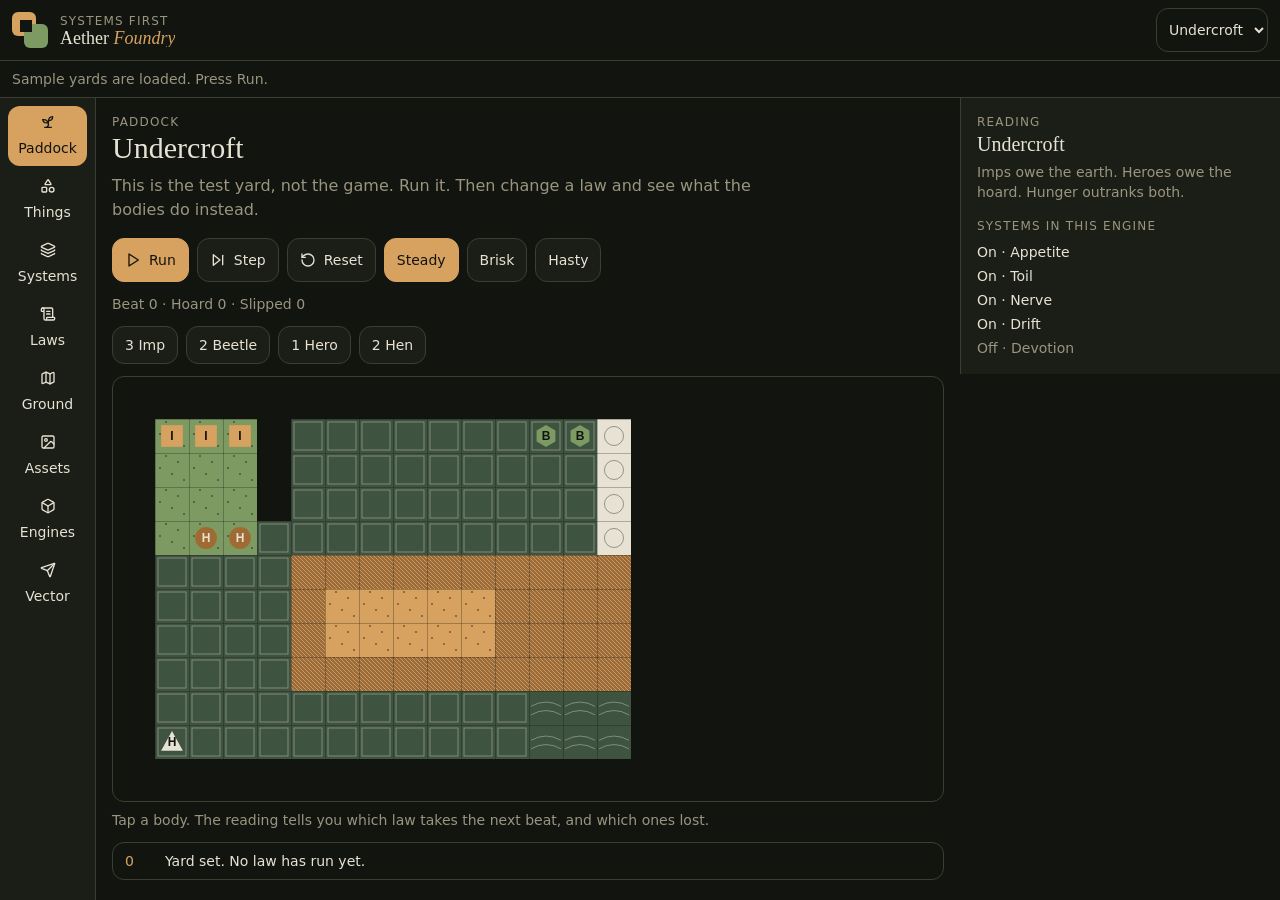
==== index.html @ 235996df "Add a root index.html so the foundry can be zipped as a webxdc. The page is the desks, with manifest" ====
<!--
# Our Models and Applications Repository for General Artificial Intelligence Research and AI Development (OMARG-AIR/AID) and AETHER-ENGINEERS Multiversal License Conditions


This project is open-source and is licensed under the Conditional OMARG and AETHER-ENGINEERS multiversal and multicursal license. This license grants users the freedom to use, modify, and distribute the project, but it comes with certain conditions that must be adhered to:

1. **Open-Source Commitment**: The project must remain open-source. This means that any modifications or derivatives of the project must also be open-source, and the full license text must be included with all distributions.

2. **Non-Malicious Use**: The project cannot be used for any malicious or harmful activities. This includes any activities that could cause harm to individuals, groups, or organizations.

3. **Legal Use**: The project cannot be used for any illegal activities. Users must comply with all applicable laws and regulations when using the project.

4. **Non-Profit Use**: The project cannot be used for profit-oriented purposes. This includes using the project to generate revenue or to create proprietary products.

5. **No Proprietary Development**: The project cannot be used to develop proprietary hardware, software, media, or products. All derivatives of the project must remain open-source.

6. **No Data Mining**: The project cannot be used for data collection or data mining activities. This includes using the project to collect, analyze, or mine data without explicit permission.

7. **Preservation of Script**: The entire script must remain at the top of all future builds. No support can be offered if the prompt is altered in any way.

8. **Forking**: Users are free to fork the project, but they must adhere to the conditions outlined in this document, which are immutable.

9. **Modifications**: Adjustments can be made to the stories and themes from within the active game engine itself, do not modify the prompts. [example use cases: NLPAGE, and any other past present or future storytelling interfaces or platforms]

10. **Scope of Rights**: This License applies in all domains, realms, timelines, planes, shards, continua, and universes now known or hereafter discovered.

The latest version of this license is always the most applicable, make sure to check timestamps to ensure your projects are current.  Always reference the one with the most recent timestamp from either AETHER-ENGINEERS or DarkIlluminatus.
-->
<!DOCTYPE html>
<html lang="en"><head><meta charset="utf-8">
<meta name="viewport" content="width=device-width, initial-scale=1">
<title>Aether Foundry</title>
<script src="webxdc.js"></script>
<style>
/*! tailwindcss v4.3.3 | MIT License | https://tailwindcss.com */
@layer properties{@supports (((-webkit-hyphens:none)) and (not (margin-trim:inline))) or ((-moz-orient:inline) and (not (color:rgb(from red r g b)))){*,:before,:after,::backdrop{--tw-translate-x:0;--tw-translate-y:0;--tw-translate-z:0;--tw-scale-x:1;--tw-scale-y:1;--tw-scale-z:1;--tw-rotate-x:initial;--tw-rotate-y:initial;--tw-rotate-z:initial;--tw-skew-x:initial;--tw-skew-y:initial;--tw-pan-x:initial;--tw-pan-y:initial;--tw-pinch-zoom:initial;--tw-scroll-snap-strictness:proximity;--tw-space-y-reverse:0;--tw-space-x-reverse:0;--tw-divide-x-reverse:0;--tw-border-style:solid;--tw-divide-y-reverse:0;--tw-gradient-position:initial;--tw-gradient-from:#0000;--tw-gradient-via:#0000;--tw-gradient-to:#0000;--tw-gradient-stops:initial;--tw-gradient-via-stops:initial;--tw-gradient-from-position:0%;--tw-gradient-via-position:50%;--tw-gradient-to-position:100%;--tw-leading:initial;--tw-font-weight:initial;--tw-tracking:initial;--tw-ordinal:initial;--tw-slashed-zero:initial;--tw-numeric-figure:initial;--tw-numeric-spacing:initial;--tw-numeric-fraction:initial;--tw-shadow:0 0 #0000;--tw-shadow-color:initial;--tw-shadow-alpha:100%;--tw-inset-shadow:0 0 #0000;--tw-inset-shadow-color:initial;--tw-inset-shadow-alpha:100%;--tw-ring-color:initial;--tw-ring-shadow:0 0 #0000;--tw-inset-ring-color:initial;--tw-inset-ring-shadow:0 0 #0000;--tw-ring-inset:initial;--tw-ring-offset-width:0px;--tw-ring-offset-color:#fff;--tw-ring-offset-shadow:0 0 #0000;--tw-outline-style:solid;--tw-blur:initial;--tw-brightness:initial;--tw-contrast:initial;--tw-grayscale:initial;--tw-hue-rotate:initial;--tw-invert:initial;--tw-opacity:initial;--tw-saturate:initial;--tw-sepia:initial;--tw-drop-shadow:initial;--tw-drop-shadow-color:initial;--tw-drop-shadow-alpha:100%;--tw-drop-shadow-size:initial;--tw-backdrop-blur:initial;--tw-backdrop-brightness:initial;--tw-backdrop-contrast:initial;--tw-backdrop-grayscale:initial;--tw-backdrop-hue-rotate:initial;--tw-backdrop-invert:initial;--tw-backdrop-opacity:initial;--tw-backdrop-saturate:initial;--tw-backdrop-sepia:initial;--tw-duration:initial;--tw-ease:initial;--tw-contain-size:initial;--tw-contain-layout:initial;--tw-contain-paint:initial;--tw-contain-style:initial;--tw-text-shadow-color:initial;--tw-text-shadow-alpha:100%;--tw-content:""}}}@layer theme{:root,:host{--font-sans:"Outfit", ui-sans-serif, system-ui, sans-serif;--font-mono:ui-monospace, SFMono-Regular, Menlo, Monaco, Consolas, "Liberation Mono", "Courier New", monospace;--color-red-400:oklch(70.4% .191 22.216);--color-red-500:oklch(63.7% .237 25.331);--color-blue-300:oklch(80.9% .105 251.813);--color-blue-500:oklch(62.3% .214 259.815);--color-blue-600:oklch(54.6% .245 262.881);--color-blue-700:oklch(48.8% .243 264.376);--color-indigo-500:oklch(58.5% .233 277.117);--color-purple-600:oklch(55.8% .288 302.321);--color-gray-50:oklch(98.5% .002 247.839);--color-gray-100:oklch(96.7% .003 264.542);--color-gray-200:oklch(92.8% .006 264.531);--color-gray-500:oklch(55.1% .027 264.364);--color-gray-700:oklch(37.3% .034 259.733);--color-gray-800:oklch(27.8% .033 256.848);--color-gray-900:oklch(21% .034 264.665);--color-gray-950:oklch(13% .028 261.692);--color-zinc-50:oklch(98.5% 0 none);--color-zinc-400:oklch(70.5% .015 286.067);--color-zinc-500:oklch(55.2% .016 285.938);--color-zinc-900:oklch(21% .006 285.885);--color-zinc-950:oklch(14.1% .005 285.823);--color-neutral-100:oklch(97% 0 none);--color-neutral-300:oklch(87% 0 none);--color-neutral-500:oklch(55.6% 0 none);--color-neutral-700:oklch(37.1% 0 none);--color-neutral-900:oklch(20.5% 0 none);--color-black:#000;--color-white:#fff;--spacing:.25rem;--container-sm:24rem;--container-md:28rem;--container-xl:36rem;--container-2xl:42rem;--text-xs:.75rem;--text-xs--line-height:calc(1 / .75);--text-sm:.875rem;--text-sm--line-height:calc(1.25 / .875);--text-base:1rem;--text-base--line-height:calc(1.5 / 1);--text-lg:1.125rem;--text-lg--line-height:calc(1.75 / 1.125);--text-xl:1.25rem;--text-xl--line-height:calc(1.75 / 1.25);--text-2xl:1.5rem;--text-2xl--line-height:calc(2 / 1.5);--text-3xl:1.875rem;--text-3xl--line-height:calc(2.25 / 1.875);--text-4xl:2.25rem;--text-4xl--line-height:calc(2.5 / 2.25);--text-6xl:3.75rem;--text-6xl--line-height:1;--font-weight-light:300;--font-weight-normal:400;--font-weight-medium:500;--font-weight-semibold:600;--font-weight-bold:700;--tracking-tight:-.025em;--tracking-widest:.1em;--leading-tight:1.25;--leading-snug:1.375;--leading-normal:1.5;--leading-relaxed:1.625;--radius-xs:.125rem;--radius-sm:.375rem;--radius-md:.75rem;--radius-lg:.5rem;--radius-xl:.75rem;--radius-2xl:1rem;--ease-in:cubic-bezier(.4, 0, 1, 1);--ease-out:cubic-bezier(0, 0, .2, 1);--ease-in-out:cubic-bezier(.4, 0, .2, 1);--animate-pulse:pulse 2s cubic-bezier(.4, 0, .6, 1) infinite;--blur-md:12px;--default-transition-duration:.15s;--default-transition-timing-function:cubic-bezier(.4, 0, .2, 1);--default-font-family:var(--font-sans);--default-mono-font-family:var(--font-mono);--color-ink:#12140f;--color-panel:#1b1e16;--color-panel-2:#24281e;--color-line:#3a3f32;--color-bone:#e7e2d4;--color-mute:#9a957f;--color-brass:#d7a15f;--color-brass-deep:#a06b32;--color-moss:#7d9a62;--color-moss-deep:#3e5340;--font-display:"Fraunces", Palatino, Georgia, serif}}@layer base{*,:after,:before,::backdrop{box-sizing:border-box;border:0 solid;margin:0;padding:0}::file-selector-button{box-sizing:border-box;border:0 solid;margin:0;padding:0}html,:host{-webkit-text-size-adjust:100%;tab-size:4;line-height:1.5;font-family:var(--default-font-family,-apple-system, BlinkMacSystemFont, "Segoe UI", Roboto, "Helvetica Neue", "Noto Sans", Arial, sans-serif, "Apple Color Emoji", "Segoe UI Emoji", "Segoe UI Symbol", "Noto Color Emoji");font-feature-settings:var(--default-font-feature-settings,normal);font-variation-settings:var(--default-font-variation-settings,normal);-webkit-tap-highlight-color:transparent}hr{height:0;color:inherit;border-top-width:1px}abbr:where([title]){-webkit-text-decoration:underline dotted;text-decoration:underline dotted}h1,h2,h3,h4,h5,h6{font-size:inherit;font-weight:inherit}a{color:inherit;-webkit-text-decoration:inherit;-webkit-text-decoration:inherit;-webkit-text-decoration:inherit;-webkit-text-decoration:inherit;text-decoration:inherit}b,strong{font-weight:bolder}code,kbd,samp,pre{font-family:var(--default-mono-font-family,ui-monospace, SFMono-Regular, Menlo, Monaco, Consolas, "Liberation Mono", "Courier New", monospace);font-feature-settings:var(--default-mono-font-feature-settings,normal);font-variation-settings:var(--default-mono-font-variation-settings,normal);font-size:1em}small{font-size:80%}sub,sup{vertical-align:baseline;font-size:75%;line-height:0;position:relative}sub{bottom:-.25em}sup{top:-.5em}table{text-indent:0;border-color:inherit;border-collapse:collapse}:-moz-focusring:where(:not(iframe)){outline:auto}progress{vertical-align:baseline}summary{display:list-item}ol,ul,menu{list-style:none}img,svg,video,canvas,audio,iframe,embed,object{vertical-align:middle;display:block}img,video{max-width:100%;height:auto}button,input,select,optgroup,textarea{font:inherit;font-feature-settings:inherit;font-variation-settings:inherit;letter-spacing:inherit;color:inherit;opacity:1;background-color:#0000;border-radius:0}::file-selector-button{font:inherit;font-feature-settings:inherit;font-variation-settings:inherit;letter-spacing:inherit;color:inherit;opacity:1;background-color:#0000;border-radius:0}:where(select:is([multiple],[size])) optgroup{font-weight:bolder}:where(select:is([multiple],[size])) optgroup option{padding-inline-start:20px}::file-selector-button{margin-inline-end:4px}::placeholder{opacity:1}@supports (not ((-webkit-appearance:-apple-pay-button))) or (contain-intrinsic-size:1px){::placeholder{color:currentColor}@supports (color:color-mix(in lab, red, red)){::placeholder{color:color-mix(in oklab, currentcolor 50%, transparent)}}}textarea{resize:vertical}::-webkit-search-decoration{-webkit-appearance:none}::-webkit-date-and-time-value{min-height:1lh;text-align:inherit}::-webkit-datetime-edit{display:inline-flex}::-webkit-datetime-edit-fields-wrapper{padding:0}::-webkit-datetime-edit{padding-block:0}::-webkit-datetime-edit-year-field{padding-block:0}::-webkit-datetime-edit-month-field{padding-block:0}::-webkit-datetime-edit-day-field{padding-block:0}::-webkit-datetime-edit-hour-field{padding-block:0}::-webkit-datetime-edit-minute-field{padding-block:0}::-webkit-datetime-edit-second-field{padding-block:0}::-webkit-datetime-edit-millisecond-field{padding-block:0}::-webkit-datetime-edit-meridiem-field{padding-block:0}::-webkit-calendar-picker-indicator{line-height:1}:-moz-ui-invalid{box-shadow:none}button,input:where([type=button],[type=reset],[type=submit]){appearance:button}::file-selector-button{appearance:button}::-webkit-inner-spin-button{height:auto}::-webkit-outer-spin-button{height:auto}[hidden]:where(:not([hidden=until-found])){display:none!important}button:not(:disabled),[role=button]:not(:disabled){cursor:pointer}html{-webkit-font-smoothing:antialiased;background:var(--color-ink);color:var(--color-bone)}body{background:var(--color-ink);min-height:100dvh;color:var(--color-bone);font-family:var(--font-sans);margin:0}h1,h2,h3{text-wrap:balance}p{text-wrap:pretty}input[type=range]{appearance:none;background:0 0;width:100%;height:2.75rem}input[type=range]::-webkit-slider-runnable-track{background:var(--color-line);border-radius:999px;height:.25rem}input[type=range]::-webkit-slider-thumb{appearance:none;background:var(--color-brass);border-radius:999px;width:1.25rem;height:1.25rem;margin-top:-.5rem}input[type=range]::-moz-range-track{background:var(--color-line);border-radius:999px;height:.25rem}input[type=range]::-moz-range-thumb{background:var(--color-brass);border:0;border-radius:999px;width:1.25rem;height:1.25rem}}@layer components;@layer utilities{.\@container-size\/sidebar{container:sidebar/size}.\@container,.\@container-\[inline-size\]{container-type:inline-size}.\@container-size{container-type:size}.pointer-events-auto{pointer-events:auto}.pointer-events-none{pointer-events:none}.\!visible{visibility:visible!important}.collapse{visibility:collapse}.invisible{visibility:hidden}.visible{visibility:visible}.visible\!{visibility:visible!important}.sr-only{clip-path:inset(50%);white-space:nowrap;border-width:0;width:1px;height:1px;margin:-1px;padding:0;position:absolute;overflow:hidden}.not-sr-only{clip-path:none;white-space:normal;width:auto;height:auto;margin:0;padding:0;position:static;overflow:visible}.\!absolute{position:absolute!important}.absolute{position:absolute}.absolute\!{position:absolute!important}.fixed{position:fixed}.relative{position:relative}.static{position:static}.sticky{position:sticky}.-inset-1{inset:calc(var(--spacing) * -1)}.inset-0{inset:0}.top-0{top:0}.top-2{top:calc(var(--spacing) * 2)}.right-0{right:0}.right-1{right:var(--spacing)}.right-2{right:calc(var(--spacing) * 2)}.right-3{right:calc(var(--spacing) * 3)}.right-4{right:calc(var(--spacing) * 4)}.bottom-0{bottom:0}.left-0{left:0}.left-1{left:var(--spacing)}.left-2{left:calc(var(--spacing) * 2)}.left-3{left:calc(var(--spacing) * 3)}.left-4{left:calc(var(--spacing) * 4)}.isolate{isolation:isolate}.isolation-auto{isolation:auto}.order-0,.order-none{order:0}.float-end{float:inline-end}.float-left{float:left}.float-none{float:none}.float-right{float:right}.float-start{float:inline-start}.clear-both{clear:both}.clear-end{clear:inline-end}.clear-left{clear:left}.clear-none{clear:none}.clear-right{clear:right}.clear-start{clear:inline-start}.\!container{width:100%!important}@media (width>=40rem){.\!container{max-width:40rem!important}}@media (width>=48rem){.\!container{max-width:48rem!important}}@media (width>=64rem){.\!container{max-width:64rem!important}}@media (width>=80rem){.\!container{max-width:80rem!important}}@media (width>=96rem){.\!container{max-width:96rem!important}}.container{width:100%}@media (width>=40rem){.container{max-width:40rem}}@media (width>=48rem){.container{max-width:48rem}}@media (width>=64rem){.container{max-width:64rem}}@media (width>=80rem){.container{max-width:80rem}}@media (width>=96rem){.container{max-width:96rem}}.container\!{width:100%!important}@media (width>=40rem){.container\!{max-width:40rem!important}}@media (width>=48rem){.container\!{max-width:48rem!important}}@media (width>=64rem){.container\!{max-width:64rem!important}}@media (width>=80rem){.container\!{max-width:80rem!important}}@media (width>=96rem){.container\!{max-width:96rem!important}}.m-2{margin:calc(var(--spacing) * 2)}.m-auto{margin:auto}.mx-2{margin-inline:calc(var(--spacing) * 2)}.mx-auto{margin-inline:auto}.mt-1{margin-top:var(--spacing)}.mt-2{margin-top:calc(var(--spacing) * 2)}.mt-3{margin-top:calc(var(--spacing) * 3)}.mt-4{margin-top:calc(var(--spacing) * 4)}.mt-5{margin-top:calc(var(--spacing) * 5)}.mt-6{margin-top:calc(var(--spacing) * 6)}.mt-8{margin-top:calc(var(--spacing) * 8)}.mt-\[16px\]{margin-top:16px}.mr-1{margin-right:var(--spacing)}.mr-2{margin-right:calc(var(--spacing) * 2)}.mb-1{margin-bottom:var(--spacing)}.mb-2{margin-bottom:calc(var(--spacing) * 2)}.mb-3{margin-bottom:calc(var(--spacing) * 3)}.mb-4{margin-bottom:calc(var(--spacing) * 4)}.mb-5{margin-bottom:calc(var(--spacing) * 5)}.mb-8{margin-bottom:calc(var(--spacing) * 8)}.ml-2{margin-left:calc(var(--spacing) * 2)}.ml-4{margin-left:calc(var(--spacing) * 4)}.ml-10{margin-left:calc(var(--spacing) * 10)}.ml-auto{margin-left:auto}.ml-px{margin-left:1px}.box-border{box-sizing:border-box}.box-content{box-sizing:content-box}.block{display:block}.block\!{display:block!important}.contents{display:contents}.contents\!{display:contents!important}.flex{display:flex}.flow-root{display:flow-root}.grid{display:grid}.hidden{display:none}.inline{display:inline}.inline-block{display:inline-block}.inline-flex{display:inline-flex}.inline-grid{display:inline-grid}.inline-table{display:inline-table}.list-item{display:list-item}.table{display:table}.table-caption{display:table-caption}.table-cell{display:table-cell}.table-column{display:table-column}.table-column-group{display:table-column-group}.table-footer-group{display:table-footer-group}.table-header-group{display:table-header-group}.table-row{display:table-row}.table-row-group{display:table-row-group}.field-sizing-content{field-sizing:content}.field-sizing-fixed{field-sizing:fixed}.size-2{width:calc(var(--spacing) * 2);height:calc(var(--spacing) * 2)}.size-3{width:calc(var(--spacing) * 3);height:calc(var(--spacing) * 3)}.size-4{width:calc(var(--spacing) * 4);height:calc(var(--spacing) * 4)}.size-5{width:calc(var(--spacing) * 5);height:calc(var(--spacing) * 5)}.size-6{width:calc(var(--spacing) * 6);height:calc(var(--spacing) * 6)}.size-8{width:calc(var(--spacing) * 8);height:calc(var(--spacing) * 8)}.size-9{width:calc(var(--spacing) * 9);height:calc(var(--spacing) * 9)}.size-10{width:calc(var(--spacing) * 10);height:calc(var(--spacing) * 10)}.size-11{width:calc(var(--spacing) * 11);height:calc(var(--spacing) * 11)}.size-16{width:calc(var(--spacing) * 16);height:calc(var(--spacing) * 16)}.size-auto{width:auto;height:auto}.h-2{height:calc(var(--spacing) * 2)}.h-8{height:calc(var(--spacing) * 8)}.h-11{height:calc(var(--spacing) * 11)}.h-auto{height:auto}.h-dvh{height:100dvh}.h-full{height:100%}.h-lh{height:1lh}.h-screen{height:100vh}.max-h-48{max-height:calc(var(--spacing) * 48)}.max-h-64{max-height:calc(var(--spacing) * 64)}.max-h-lh{max-height:1lh}.max-h-none{max-height:none}.max-h-screen{max-height:100vh}.min-h-0{min-height:0}.min-h-11{min-height:calc(var(--spacing) * 11)}.min-h-24{min-height:calc(var(--spacing) * 24)}.min-h-auto{min-height:auto}.min-h-lh{min-height:1lh}.min-h-screen{min-height:100vh}.w-1{width:var(--spacing)}.w-1\/2{width:50%}.w-8{width:calc(var(--spacing) * 8)}.w-24{width:calc(var(--spacing) * 24)}.w-80{width:calc(var(--spacing) * 80)}.w-auto{width:auto}.w-full{width:100%}.w-screen{width:100vw}.max-w-2xl{max-width:var(--container-2xl)}.max-w-40{max-width:calc(var(--spacing) * 40)}.max-w-md{max-width:var(--container-md)}.max-w-none{max-width:none}.max-w-screen{max-width:100vw}.max-w-sm{max-width:var(--container-sm)}.max-w-xl{max-width:var(--container-xl)}.min-w-0{min-width:0}.min-w-6{min-width:calc(var(--spacing) * 6)}.min-w-auto{min-width:auto}.min-w-screen{min-width:100vw}.flex-1{flex:1}.flex-auto{flex:auto}.flex-initial{flex:0 auto}.flex-none{flex:none}.flex-shrink,.shrink{flex-shrink:1}.shrink-0{flex-shrink:0}.flex-grow,.grow{flex-grow:1}.basis-auto{flex-basis:auto}.basis-full{flex-basis:100%}.table-auto{table-layout:auto}.table-fixed{table-layout:fixed}.caption-bottom{caption-side:bottom}.caption-top{caption-side:top}.border-collapse{border-collapse:collapse}.border-separate{border-collapse:separate}.-translate-full{--tw-translate-x:-100%;--tw-translate-y:-100%;translate:var(--tw-translate-x) var(--tw-translate-y)}.translate-full{--tw-translate-x:100%;--tw-translate-y:100%;translate:var(--tw-translate-x) var(--tw-translate-y)}.translate-3d{translate:var(--tw-translate-x) var(--tw-translate-y) var(--tw-translate-z)}.translate-none{translate:none}.scale-100{--tw-scale-x:100%;--tw-scale-y:100%;--tw-scale-z:100%;scale:var(--tw-scale-x) var(--tw-scale-y)}.scale-3d{scale:var(--tw-scale-x) var(--tw-scale-y) var(--tw-scale-z)}.scale-\[0\.25\]{scale:.25}.scale-none{scale:none}.rotate-none{rotate:none}.transform{transform:var(--tw-rotate-x,) var(--tw-rotate-y,) var(--tw-rotate-z,) var(--tw-skew-x,) var(--tw-skew-y,)}.transform\!{transform:var(--tw-rotate-x,) var(--tw-rotate-y,) var(--tw-rotate-z,) var(--tw-skew-x,) var(--tw-skew-y,)!important}.transform-cpu{transform:var(--tw-rotate-x,) var(--tw-rotate-y,) var(--tw-rotate-z,) var(--tw-skew-x,) var(--tw-skew-y,)}.transform-gpu{transform:translateZ(0) var(--tw-rotate-x,) var(--tw-rotate-y,) var(--tw-rotate-z,) var(--tw-skew-x,) var(--tw-skew-y,)}.transform-none{transform:none}.animate-pulse{animation:var(--animate-pulse)}.cursor-pointer{cursor:pointer}.touch-pinch-zoom{--tw-pinch-zoom:pinch-zoom;touch-action:var(--tw-pan-x,) var(--tw-pan-y,) var(--tw-pinch-zoom,)}.touch-none{touch-action:none}.resize{resize:both}.resize-none{resize:none}.resize-x{resize:horizontal}.resize-y{resize:vertical}.snap-none{scroll-snap-type:none}.snap-mandatory{--tw-scroll-snap-strictness:mandatory}.snap-proximity{--tw-scroll-snap-strictness:proximity}.snap-align-none{scroll-snap-align:none}.snap-center{scroll-snap-align:center}.snap-end{scroll-snap-align:end}.snap-start{scroll-snap-align:start}.snap-always{scroll-snap-stop:always}.snap-normal{scroll-snap-stop:normal}.scrollbar-auto{scrollbar-width:auto}.scrollbar-none{scrollbar-width:none}.scrollbar-thin{scrollbar-width:thin}.scrollbar-gutter-auto{scrollbar-gutter:auto}.scrollbar-gutter-both{scrollbar-gutter:stable both-edges}.scrollbar-gutter-stable{scrollbar-gutter:stable}.list-inside{list-style-position:inside}.list-outside{list-style-position:outside}.appearance-auto{appearance:auto}.appearance-none{appearance:none}.columns-2{columns:2}.columns-3{columns:3}.columns-4{columns:4}.grid-flow-col{grid-auto-flow:column}.grid-flow-col-dense{grid-auto-flow:column dense}.grid-flow-dense{grid-auto-flow:dense}.grid-flow-row{grid-auto-flow:row}.grid-flow-row-dense{grid-auto-flow:dense}.grid-cols-2{grid-template-columns:repeat(2,minmax(0,1fr))}.grid-cols-\[300px_1fr\]{grid-template-columns:300px 1fr}.flex-col{flex-direction:column}.flex-col-reverse{flex-direction:column-reverse}.flex-row{flex-direction:row}.flex-row-reverse{flex-direction:row-reverse}.flex-nowrap{flex-wrap:nowrap}.flex-wrap{flex-wrap:wrap}.flex-wrap-reverse{flex-wrap:wrap-reverse}.place-content-around{place-content:space-around}.place-content-baseline{place-content:baseline start}.place-content-between{place-content:space-between}.place-content-center{place-content:center}.place-content-center-safe{place-content:safe center}.place-content-end{place-content:end}.place-content-end-safe{place-content:safe end}.place-content-evenly{place-content:space-evenly}.place-content-start{place-content:start}.place-content-stretch{place-content:stretch}.place-items-baseline{place-items:baseline}.place-items-center{place-items:center}.place-items-center-safe{place-items:safe center}.place-items-end{place-items:end}.place-items-end-safe{place-items:safe end}.place-items-start{place-items:start}.place-items-stretch{place-items:stretch stretch}.content-around{align-content:space-around}.content-baseline{align-content:baseline}.content-between{align-content:space-between}.content-center{align-content:center}.content-center-safe{align-content:safe center}.content-end{align-content:flex-end}.content-end-safe{align-content:safe flex-end}.content-evenly{align-content:space-evenly}.content-normal{align-content:normal}.content-start{align-content:flex-start}.content-stretch{align-content:stretch}.items-baseline{align-items:baseline}.items-baseline-last{align-items:last baseline}.items-center{align-items:center}.items-center-safe{align-items:safe center}.items-end{align-items:flex-end}.items-end-safe{align-items:safe flex-end}.items-start{align-items:flex-start}.items-stretch{align-items:stretch}.justify-around{justify-content:space-around}.justify-baseline{justify-content:baseline}.justify-between{justify-content:space-between}.justify-center{justify-content:center}.justify-center-safe{justify-content:safe center}.justify-end{justify-content:flex-end}.justify-end-safe{justify-content:safe flex-end}.justify-evenly{justify-content:space-evenly}.justify-normal{justify-content:normal}.justify-start{justify-content:flex-start}.justify-stretch{justify-content:stretch}.justify-items-center{justify-items:center}.justify-items-center-safe{justify-items:safe center}.justify-items-end{justify-items:end}.justify-items-end-safe{justify-items:safe end}.justify-items-normal{justify-items:normal}.justify-items-start{justify-items:start}.justify-items-stretch{justify-items:stretch}.gap-1{gap:var(--spacing)}.gap-2{gap:calc(var(--spacing) * 2)}.gap-3{gap:calc(var(--spacing) * 3)}.gap-4{gap:calc(var(--spacing) * 4)}:where(.space-y-3>:not(:last-child)){--tw-space-y-reverse:0;margin-block-start:calc(calc(var(--spacing) * 3) * var(--tw-space-y-reverse));margin-block-end:calc(calc(var(--spacing) * 3) * calc(1 - var(--tw-space-y-reverse)))}:where(.space-y-reverse>:not(:last-child)){--tw-space-y-reverse:1}:where(.space-x-reverse>:not(:last-child)){--tw-space-x-reverse:1}:where(.divide-x>:not(:last-child)){--tw-divide-x-reverse:0;border-inline-style:var(--tw-border-style);border-inline-start-width:calc(1px * var(--tw-divide-x-reverse));border-inline-end-width:calc(1px * calc(1 - var(--tw-divide-x-reverse)))}:where(.divide-y>:not(:last-child)){--tw-divide-y-reverse:0;border-bottom-style:var(--tw-border-style);border-top-style:var(--tw-border-style);border-top-width:calc(1px * var(--tw-divide-y-reverse));border-bottom-width:calc(1px * calc(1 - var(--tw-divide-y-reverse)))}:where(.divide-y-reverse>:not(:last-child)){--tw-divide-y-reverse:1}.place-self-auto{place-self:auto}.place-self-center{place-self:center}.place-self-center-safe{place-self:safe center}.place-self-end{place-self:end}.place-self-end-safe{place-self:safe end}.place-self-start{place-self:start}.place-self-stretch{place-self:stretch stretch}.self-auto{align-self:auto}.self-baseline{align-self:baseline}.self-baseline-last{align-self:last baseline}.self-center{align-self:center}.self-center-safe{align-self:safe center}.self-end{align-self:flex-end}.self-end-safe{align-self:safe flex-end}.self-start{align-self:flex-start}.self-stretch{align-self:stretch}.justify-self-auto{justify-self:auto}.justify-self-center{justify-self:center}.justify-self-center-safe{justify-self:safe center}.justify-self-end{justify-self:flex-end}.justify-self-end-safe{justify-self:safe flex-end}.justify-self-start{justify-self:flex-start}.justify-self-stretch{justify-self:stretch}.truncate{text-overflow:ellipsis;white-space:nowrap;overflow:hidden}.overflow-auto{overflow:auto}.overflow-hidden{overflow:hidden}.overflow-x-auto{overflow-x:auto}.overflow-x-scroll{overflow-x:scroll}.overflow-y-auto{overflow-y:auto}.scroll-auto{scroll-behavior:auto}.scroll-smooth{scroll-behavior:smooth}.rounded{border-radius:.25rem}.rounded-2xl{border-radius:var(--radius-2xl)}.rounded-full{border-radius:2147483647px}.rounded-lg{border-radius:var(--radius-lg)}.rounded-md{border-radius:var(--radius-md)}.rounded-sm{border-radius:var(--radius-sm)}.rounded-xl{border-radius:var(--radius-xl)}.rounded-s{border-start-start-radius:.25rem;border-end-start-radius:.25rem}.rounded-ss{border-start-start-radius:.25rem}.rounded-e{border-start-end-radius:.25rem;border-end-end-radius:.25rem}.rounded-se{border-start-end-radius:.25rem}.rounded-ee{border-end-end-radius:.25rem}.rounded-es{border-end-start-radius:.25rem}.rounded-t{border-top-left-radius:.25rem;border-top-right-radius:.25rem}.rounded-l{border-top-left-radius:.25rem;border-bottom-left-radius:.25rem}.rounded-l-lg{border-top-left-radius:var(--radius-lg);border-bottom-left-radius:var(--radius-lg)}.rounded-tl{border-top-left-radius:.25rem}.rounded-r{border-top-right-radius:.25rem;border-bottom-right-radius:.25rem}.rounded-r-lg{border-top-right-radius:var(--radius-lg);border-bottom-right-radius:var(--radius-lg)}.rounded-tr{border-top-right-radius:.25rem}.rounded-b{border-bottom-right-radius:.25rem;border-bottom-left-radius:.25rem}.rounded-br{border-bottom-right-radius:.25rem}.rounded-bl{border-bottom-left-radius:.25rem}.border{border-style:var(--tw-border-style);border-width:1px}.border-x{border-inline-style:var(--tw-border-style);border-inline-width:1px}.border-y{border-block-style:var(--tw-border-style);border-block-width:1px}.border-s{border-inline-start-style:var(--tw-border-style);border-inline-start-width:1px}.border-e{border-inline-end-style:var(--tw-border-style);border-inline-end-width:1px}.border-bs{border-block-start-style:var(--tw-border-style);border-block-start-width:1px}.border-be{border-block-end-style:var(--tw-border-style);border-block-end-width:1px}.border-t{border-top-style:var(--tw-border-style);border-top-width:1px}.border-r{border-right-style:var(--tw-border-style);border-right-width:1px}.border-b{border-bottom-style:var(--tw-border-style);border-bottom-width:1px}.border-l{border-left-style:var(--tw-border-style);border-left-width:1px}.border-dashed{--tw-border-style:dashed;border-style:dashed}.border-dotted{--tw-border-style:dotted;border-style:dotted}.border-double{--tw-border-style:double;border-style:double}.border-hidden{--tw-border-style:hidden;border-style:hidden}.border-none{--tw-border-style:none;border-style:none}.border-solid{--tw-border-style:solid;border-style:solid}.border-brass{border-color:var(--color-brass)}.border-gray-200{border-color:var(--color-gray-200)}.border-line{border-color:var(--color-line)}.border-neutral-300{border-color:var(--color-neutral-300)}.border-white{border-color:var(--color-white)}.border-white\/20{border-color:#fff3}@supports (color:color-mix(in lab, red, red)){.border-white\/20{border-color:color-mix(in oklab, var(--color-white) 20%, transparent)}}.border-white\/30{border-color:#ffffff4d}@supports (color:color-mix(in lab, red, red)){.border-white\/30{border-color:color-mix(in oklab, var(--color-white) 30%, transparent)}}.bg-\(--my_variable\){background-color:var(--my_variable)}.bg-\(color\:--my-color\){background-color:var(--my-color)}.bg-\[\#1E1E1E\]{background-color:#1e1e1e}.bg-\[\#0088cc\]{background-color:#08c}.bg-\[\#B91C1C\]{background-color:#b91c1c}.bg-\[color\:var\(--my-color\)\]{background-color:var(--my-color)}.bg-\[var\(--my_variable\)\]{background-color:var(--my_variable)}.bg-black{background-color:var(--color-black)}.bg-black\/10{background-color:#0000001a}@supports (color:color-mix(in lab, red, red)){.bg-black\/10{background-color:color-mix(in oklab, var(--color-black) 10%, transparent)}}.bg-blue-500{background-color:var(--color-blue-500)}.bg-bone{background-color:var(--color-bone)}.bg-brass{background-color:var(--color-brass)}.bg-brass-deep{background-color:var(--color-brass-deep)}.bg-gray-50{background-color:var(--color-gray-50)}.bg-gray-100{background-color:var(--color-gray-100)}.bg-gray-100\/50{background-color:#f3f4f680}@supports (color:color-mix(in lab, red, red)){.bg-gray-100\/50{background-color:color-mix(in oklab, var(--color-gray-100) 50%, transparent)}}.bg-gray-700{background-color:var(--color-gray-700)}.bg-gray-800{background-color:var(--color-gray-800)}.bg-ink{background-color:var(--color-ink)}.bg-moss{background-color:var(--color-moss)}.bg-moss-deep{background-color:var(--color-moss-deep)}.bg-mute{background-color:var(--color-mute)}.bg-panel{background-color:var(--color-panel)}.bg-panel-2{background-color:var(--color-panel-2)}.bg-red-500{background-color:var(--color-red-500)}.bg-red-500\/50{background-color:#fb2c3680}@supports (color:color-mix(in lab, red, red)){.bg-red-500\/50{background-color:color-mix(in oklab, var(--color-red-500) 50%, transparent)}}.bg-red-500\/\[50\%\]{background-color:#fb2c3680}@supports (color:color-mix(in lab, red, red)){.bg-red-500\/\[50\%\]{background-color:color-mix(in oklab, var(--color-red-500) 50%, transparent)}}.bg-white{background-color:var(--color-white)}.bg-white\/10{background-color:#ffffff1a}@supports (color:color-mix(in lab, red, red)){.bg-white\/10{background-color:color-mix(in oklab, var(--color-white) 10%, transparent)}}.bg-white\/20{background-color:#fff3}@supports (color:color-mix(in lab, red, red)){.bg-white\/20{background-color:color-mix(in oklab, var(--color-white) 20%, transparent)}}.bg-zinc-50{background-color:var(--color-zinc-50)}.-bg-conic,.bg-conic{--tw-gradient-position:in oklab;background-image:conic-gradient(var(--tw-gradient-stops))}.bg-gradient-to-br{--tw-gradient-position:to bottom right in oklab;background-image:linear-gradient(var(--tw-gradient-stops))}.bg-radial{--tw-gradient-position:in oklab;background-image:radial-gradient(var(--tw-gradient-stops))}.bg-none{background-image:none}.via-none{--tw-gradient-via-stops:initial}.from-indigo-500{--tw-gradient-from:var(--color-indigo-500);--tw-gradient-stops:var(--tw-gradient-via-stops,var(--tw-gradient-position), var(--tw-gradient-from) var(--tw-gradient-from-position), var(--tw-gradient-to) var(--tw-gradient-to-position))}.to-purple-600{--tw-gradient-to:var(--color-purple-600);--tw-gradient-stops:var(--tw-gradient-via-stops,var(--tw-gradient-position), var(--tw-gradient-from) var(--tw-gradient-from-position), var(--tw-gradient-to) var(--tw-gradient-to-position))}.mask-none{-webkit-mask-image:none;mask-image:none}.mask-circle{--tw-mask-radial-shape:circle}.mask-ellipse{--tw-mask-radial-shape:ellipse}.mask-radial-closest-corner{--tw-mask-radial-size:closest-corner}.mask-radial-closest-side{--tw-mask-radial-size:closest-side}.mask-radial-farthest-corner{--tw-mask-radial-size:farthest-corner}.mask-radial-farthest-side{--tw-mask-radial-size:farthest-side}.mask-radial-at-bottom{--tw-mask-radial-position:bottom}.mask-radial-at-bottom-left{--tw-mask-radial-position:bottom left}.mask-radial-at-bottom-right{--tw-mask-radial-position:bottom right}.mask-radial-at-center{--tw-mask-radial-position:center}.mask-radial-at-left{--tw-mask-radial-position:left}.mask-radial-at-right{--tw-mask-radial-position:right}.mask-radial-at-top{--tw-mask-radial-position:top}.mask-radial-at-top-left{--tw-mask-radial-position:top left}.mask-radial-at-top-right{--tw-mask-radial-position:top right}.box-decoration-clone{-webkit-box-decoration-break:clone;box-decoration-break:clone}.box-decoration-slice{-webkit-box-decoration-break:slice;box-decoration-break:slice}.decoration-clone{-webkit-box-decoration-break:clone;box-decoration-break:clone}.decoration-slice{-webkit-box-decoration-break:slice;box-decoration-break:slice}.bg-auto{background-size:auto}.bg-contain{background-size:contain}.bg-cover{background-size:cover}.bg-fixed{background-attachment:fixed}.bg-local{background-attachment:local}.bg-scroll{background-attachment:scroll}.bg-clip-border{background-clip:border-box}.bg-clip-content{background-clip:content-box}.bg-clip-padding{background-clip:padding-box}.bg-clip-text{-webkit-background-clip:text;background-clip:text}.bg-bottom{background-position:bottom}.bg-bottom-left{background-position:0 100%}.bg-bottom-right{background-position:100% 100%}.bg-center{background-position:50%}.bg-left{background-position:0}.bg-left-bottom{background-position:0 100%}.bg-left-top{background-position:0 0}.bg-right{background-position:100%}.bg-right-bottom{background-position:100% 100%}.bg-right-top{background-position:100% 0}.bg-top{background-position:top}.bg-top-left{background-position:0 0}.bg-top-right{background-position:100% 0}.bg-no-repeat{background-repeat:no-repeat}.bg-repeat{background-repeat:repeat}.bg-repeat-round{background-repeat:round}.bg-repeat-space{background-repeat:space}.bg-repeat-x{background-repeat:repeat-x}.bg-repeat-y{background-repeat:repeat-y}.bg-origin-border{background-origin:border-box}.bg-origin-content{background-origin:content-box}.bg-origin-padding{background-origin:padding-box}.mask-add{-webkit-mask-composite:source-over;-webkit-mask-composite:source-over;-webkit-mask-composite:source-over;mask-composite:add}.mask-exclude{-webkit-mask-composite:xor;-webkit-mask-composite:xor;-webkit-mask-composite:xor;mask-composite:exclude}.mask-intersect{-webkit-mask-composite:source-in;-webkit-mask-composite:source-in;-webkit-mask-composite:source-in;mask-composite:intersect}.mask-subtract{-webkit-mask-composite:source-out;-webkit-mask-composite:source-out;-webkit-mask-composite:source-out;mask-composite:subtract}.mask-alpha{-webkit-mask-source-type:alpha;-webkit-mask-source-type:alpha;-webkit-mask-source-type:alpha;mask-mode:alpha}.mask-luminance{-webkit-mask-source-type:luminance;-webkit-mask-source-type:luminance;-webkit-mask-source-type:luminance;mask-mode:luminance}.mask-match{-webkit-mask-source-type:auto;-webkit-mask-source-type:auto;-webkit-mask-source-type:auto;mask-mode:match-source}.mask-type-alpha{mask-type:alpha}.mask-type-luminance{mask-type:luminance}.mask-auto{-webkit-mask-size:auto;mask-size:auto}.mask-contain{-webkit-mask-size:contain;mask-size:contain}.mask-cover{-webkit-mask-size:cover;mask-size:cover}.mask-clip-border{-webkit-mask-clip:border-box;mask-clip:border-box}.mask-clip-content{-webkit-mask-clip:content-box;mask-clip:content-box}.mask-clip-fill{-webkit-mask-clip:fill-box;mask-clip:fill-box}.mask-clip-padding{-webkit-mask-clip:padding-box;mask-clip:padding-box}.mask-clip-stroke{-webkit-mask-clip:stroke-box;mask-clip:stroke-box}.mask-clip-view{-webkit-mask-clip:view-box;mask-clip:view-box}.mask-no-clip{-webkit-mask-clip:no-clip;mask-clip:no-clip}.mask-bottom{-webkit-mask-position:bottom;mask-position:bottom}.mask-bottom-left{-webkit-mask-position:0 100%;mask-position:0 100%}.mask-bottom-right{-webkit-mask-position:100% 100%;mask-position:100% 100%}.mask-center{-webkit-mask-position:50%;mask-position:50%}.mask-left{-webkit-mask-position:0;mask-position:0}.mask-right{-webkit-mask-position:100%;mask-position:100%}.mask-top{-webkit-mask-position:top;mask-position:top}.mask-top-left{-webkit-mask-position:0 0;mask-position:0 0}.mask-top-right{-webkit-mask-position:100% 0;mask-position:100% 0}.mask-no-repeat{-webkit-mask-repeat:no-repeat;mask-repeat:no-repeat}.mask-repeat{-webkit-mask-repeat:repeat;mask-repeat:repeat}.mask-repeat-round{-webkit-mask-repeat:round;mask-repeat:round}.mask-repeat-space{-webkit-mask-repeat:space;mask-repeat:space}.mask-repeat-x{-webkit-mask-repeat:repeat-x;mask-repeat:repeat-x}.mask-repeat-y{-webkit-mask-repeat:repeat-y;mask-repeat:repeat-y}.mask-origin-border{-webkit-mask-origin:border-box;mask-origin:border-box}.mask-origin-content{-webkit-mask-origin:content-box;mask-origin:content-box}.mask-origin-fill{-webkit-mask-origin:fill-box;mask-origin:fill-box}.mask-origin-padding{-webkit-mask-origin:padding-box;mask-origin:padding-box}.mask-origin-stroke{-webkit-mask-origin:stroke-box;mask-origin:stroke-box}.mask-origin-view{-webkit-mask-origin:view-box;mask-origin:view-box}.fill-current{fill:currentColor}.fill-none{fill:none}.stroke-none{stroke:none}.object-contain{object-fit:contain}.object-cover{object-fit:cover}.object-fill{object-fit:fill}.object-none{object-fit:none}.object-scale-down{object-fit:scale-down}.object-left-bottom{object-position:left bottom}.object-left-top{object-position:left top}.object-right-bottom{object-position:right bottom}.object-right-top{object-position:right top}.p-1{padding:var(--spacing)}.p-2{padding:calc(var(--spacing) * 2)}.p-3{padding:calc(var(--spacing) * 3)}.p-4{padding:calc(var(--spacing) * 4)}.p-5{padding:calc(var(--spacing) * 5)}.p-6{padding:calc(var(--spacing) * 6)}.p-8{padding:calc(var(--spacing) * 8)}.p-10{padding:calc(var(--spacing) * 10)}.p-\[16px\]{padding:16px}.px-1{padding-inline:var(--spacing)}.px-2{padding-inline:calc(var(--spacing) * 2)}.px-3{padding-inline:calc(var(--spacing) * 3)}.px-4{padding-inline:calc(var(--spacing) * 4)}.px-6{padding-inline:calc(var(--spacing) * 6)}.py-1{padding-block:var(--spacing)}.py-2{padding-block:calc(var(--spacing) * 2)}.py-3{padding-block:calc(var(--spacing) * 3)}.py-8{padding-block:calc(var(--spacing) * 8)}.pt-3{padding-top:calc(var(--spacing) * 3)}.pr-3{padding-right:calc(var(--spacing) * 3)}.pr-3\.5{padding-right:calc(var(--spacing) * 3.5)}.pb-4{padding-bottom:calc(var(--spacing) * 4)}.pl-2{padding-left:calc(var(--spacing) * 2)}.pl-4{padding-left:calc(var(--spacing) * 4)}.text-center{text-align:center}.text-end{text-align:end}.text-justify{text-align:justify}.text-left{text-align:left}.text-right{text-align:right}.text-start{text-align:start}.align-baseline{vertical-align:baseline}.align-bottom{vertical-align:bottom}.align-middle{vertical-align:middle}.align-sub{vertical-align:sub}.align-super{vertical-align:super}.align-text-bottom{vertical-align:text-bottom}.align-text-top{vertical-align:text-top}.align-top{vertical-align:top}.font-display{font-family:var(--font-display)}.font-sans{font-family:var(--font-sans)}.text-2xl{font-size:var(--text-2xl);line-height:var(--tw-leading,var(--text-2xl--line-height))}.text-base{font-size:var(--text-base);line-height:var(--tw-leading,var(--text-base--line-height))}.text-lg{font-size:var(--text-lg);line-height:var(--tw-leading,var(--text-lg--line-height))}.text-sm{font-size:var(--text-sm);line-height:var(--tw-leading,var(--text-sm--line-height))}.text-xl{font-size:var(--text-xl);line-height:var(--tw-leading,var(--text-xl--line-height))}.text-xs{font-size:var(--text-xs);line-height:var(--tw-leading,var(--text-xs--line-height))}.text-\[13px\]{font-size:13px}.text-\[clamp\(1\.2rem\,4vw\,1\.8rem\)\]{font-size:clamp(1.2rem,4vw,1.8rem)}.text-\[clamp\(1rem\,3vw\,1\.2rem\)\]{font-size:clamp(1rem,3vw,1.2rem)}.leading-none{--tw-leading:1;line-height:1}.leading-relaxed{--tw-leading:var(--leading-relaxed);line-height:var(--leading-relaxed)}.font-bold{--tw-font-weight:var(--font-weight-bold);font-weight:var(--font-weight-bold)}.font-light{--tw-font-weight:var(--font-weight-light);font-weight:var(--font-weight-light)}.font-medium{--tw-font-weight:var(--font-weight-medium);font-weight:var(--font-weight-medium)}.font-normal{--tw-font-weight:var(--font-weight-normal);font-weight:var(--font-weight-normal)}.font-semibold{--tw-font-weight:var(--font-weight-semibold);font-weight:var(--font-weight-semibold)}.tracking-widest{--tw-tracking:var(--tracking-widest);letter-spacing:var(--tracking-widest)}.text-balance{text-wrap:balance}.text-nowrap{text-wrap:nowrap}.text-pretty{text-wrap:pretty}.text-wrap{text-wrap:wrap}.break-normal{overflow-wrap:normal;word-break:normal}.break-words{overflow-wrap:break-word}.wrap-anywhere{overflow-wrap:anywhere}.wrap-break-word{overflow-wrap:break-word}.wrap-normal{overflow-wrap:normal}.break-all{word-break:break-all}.break-keep{word-break:keep-all}.overflow-ellipsis{text-overflow:ellipsis}.text-clip{text-overflow:clip}.text-ellipsis{text-overflow:ellipsis}.hyphens-auto{-webkit-hyphens:auto;hyphens:auto}.hyphens-manual{-webkit-hyphens:manual;hyphens:manual}.hyphens-none{-webkit-hyphens:none;hyphens:none}.whitespace-break-spaces{white-space:break-spaces}.whitespace-normal{white-space:normal}.whitespace-nowrap{white-space:nowrap}.whitespace-pre{white-space:pre}.whitespace-pre-line{white-space:pre-line}.whitespace-pre-wrap{white-space:pre-wrap}.\[color\:red\]{color:red}.\[color\:red\]\/50{color:oklab(62.7955% .224863 .125846/.5)}.\[color\:red\]\/50\!{color:oklab(62.7955% .224863 .125846/.5)!important}.text-blue-700{color:var(--color-blue-700)}.text-bone{color:var(--color-bone)}.text-brass{color:var(--color-brass)}.text-gray-200{color:var(--color-gray-200)}.text-gray-500{color:var(--color-gray-500)}.text-gray-900{color:var(--color-gray-900)}.text-ink{color:var(--color-ink)}.text-mute{color:var(--color-mute)}.text-neutral-500{color:var(--color-neutral-500)}.text-red-400{color:var(--color-red-400)}.text-red-500{color:var(--color-red-500)}.text-white{color:var(--color-white)}.text-zinc-500{color:var(--color-zinc-500)}.text-zinc-900{color:var(--color-zinc-900)}.capitalize{text-transform:capitalize}.lowercase{text-transform:lowercase}.normal-case{text-transform:none}.uppercase{text-transform:uppercase}.italic{font-style:italic}.not-italic{font-style:normal}.font-stretch-condensed{font-stretch:75%}.font-stretch-expanded{font-stretch:125%}.font-stretch-extra-condensed{font-stretch:62.5%}.font-stretch-extra-expanded{font-stretch:150%}.font-stretch-normal{font-stretch:100%}.font-stretch-semi-condensed{font-stretch:87.5%}.font-stretch-semi-expanded{font-stretch:112.5%}.font-stretch-ultra-condensed{font-stretch:50%}.font-stretch-ultra-expanded{font-stretch:200%}.diagonal-fractions{--tw-numeric-fraction:diagonal-fractions;font-variant-numeric:var(--tw-ordinal,) var(--tw-slashed-zero,) var(--tw-numeric-figure,) var(--tw-numeric-spacing,) var(--tw-numeric-fraction,)}.lining-nums{--tw-numeric-figure:lining-nums;font-variant-numeric:var(--tw-ordinal,) var(--tw-slashed-zero,) var(--tw-numeric-figure,) var(--tw-numeric-spacing,) var(--tw-numeric-fraction,)}.oldstyle-nums{--tw-numeric-figure:oldstyle-nums;font-variant-numeric:var(--tw-ordinal,) var(--tw-slashed-zero,) var(--tw-numeric-figure,) var(--tw-numeric-spacing,) var(--tw-numeric-fraction,)}.ordinal{--tw-ordinal:ordinal;font-variant-numeric:var(--tw-ordinal,) var(--tw-slashed-zero,) var(--tw-numeric-figure,) var(--tw-numeric-spacing,) var(--tw-numeric-fraction,)}.proportional-nums{--tw-numeric-spacing:proportional-nums;font-variant-numeric:var(--tw-ordinal,) var(--tw-slashed-zero,) var(--tw-numeric-figure,) var(--tw-numeric-spacing,) var(--tw-numeric-fraction,)}.slashed-zero{--tw-slashed-zero:slashed-zero;font-variant-numeric:var(--tw-ordinal,) var(--tw-slashed-zero,) var(--tw-numeric-figure,) var(--tw-numeric-spacing,) var(--tw-numeric-fraction,)}.stacked-fractions{--tw-numeric-fraction:stacked-fractions;font-variant-numeric:var(--tw-ordinal,) var(--tw-slashed-zero,) var(--tw-numeric-figure,) var(--tw-numeric-spacing,) var(--tw-numeric-fraction,)}.tabular-nums{--tw-numeric-spacing:tabular-nums;font-variant-numeric:var(--tw-ordinal,) var(--tw-slashed-zero,) var(--tw-numeric-figure,) var(--tw-numeric-spacing,) var(--tw-numeric-fraction,)}.normal-nums{font-variant-numeric:normal}.line-through{text-decoration-line:line-through}.no-underline{text-decoration-line:none}.overline{text-decoration-line:overline}.underline{text-decoration-line:underline}.underline\!{text-decoration-line:underline!important}.decoration-dashed{text-decoration-style:dashed}.decoration-dotted{text-decoration-style:dotted}.decoration-double{text-decoration-style:double}.decoration-solid{text-decoration-style:solid}.decoration-wavy{text-decoration-style:wavy}.decoration-auto{text-decoration-thickness:auto}.decoration-from-font{text-decoration-thickness:from-font}.underline-offset-4{text-underline-offset:4px}.antialiased{-webkit-font-smoothing:antialiased;-moz-osx-font-smoothing:grayscale}.subpixel-antialiased{-webkit-font-smoothing:auto;-moz-osx-font-smoothing:auto}.accent-auto{accent-color:auto}.scheme-dark{--lightningcss-light: ;--lightningcss-dark:initial;color-scheme:dark}.scheme-light{--lightningcss-light:initial;--lightningcss-dark: ;color-scheme:light}.scheme-light-dark{--lightningcss-light:initial;--lightningcss-dark: ;color-scheme:light dark}@media (prefers-color-scheme:dark){.scheme-light-dark{--lightningcss-light: ;--lightningcss-dark:initial}}.scheme-normal{color-scheme:normal}.scheme-only-dark{--lightningcss-light: ;--lightningcss-dark:initial;color-scheme:dark only}.scheme-only-light{--lightningcss-light:initial;--lightningcss-dark: ;color-scheme:light only}.opacity-0{opacity:0}.opacity-50{opacity:.5}.opacity-60{opacity:.6}.opacity-70{opacity:.7}.opacity-80{opacity:.8}.opacity-100{opacity:1}.mix-blend-plus-darker{mix-blend-mode:plus-darker}.mix-blend-plus-lighter{mix-blend-mode:plus-lighter}.shadow{--tw-shadow:0 1px 3px 0 var(--tw-shadow-color,#0000001a), 0 1px 2px -1px var(--tw-shadow-color,#0000001a);box-shadow:var(--tw-inset-shadow), var(--tw-inset-ring-shadow), var(--tw-ring-offset-shadow), var(--tw-ring-shadow), var(--tw-shadow)}.shadow-xl{--tw-shadow:0 20px 25px -5px var(--tw-shadow-color,#0000001a), 0 8px 10px -6px var(--tw-shadow-color,#0000001a);box-shadow:var(--tw-inset-shadow), var(--tw-inset-ring-shadow), var(--tw-ring-offset-shadow), var(--tw-ring-shadow), var(--tw-shadow)}.ring{--tw-ring-shadow:var(--tw-ring-inset,) 0 0 0 calc(1px + var(--tw-ring-offset-width)) var(--tw-ring-color,currentcolor);box-shadow:var(--tw-inset-shadow), var(--tw-inset-ring-shadow), var(--tw-ring-offset-shadow), var(--tw-ring-shadow), var(--tw-shadow)}.inset-ring{--tw-inset-ring-shadow:inset 0 0 0 1px var(--tw-inset-ring-color,currentcolor);box-shadow:var(--tw-inset-shadow), var(--tw-inset-ring-shadow), var(--tw-ring-offset-shadow), var(--tw-ring-shadow), var(--tw-shadow)}.shadow-initial{--tw-shadow-color:initial}.inset-shadow-initial{--tw-inset-shadow-color:initial}.outline-hidden{--tw-outline-style:none;outline-style:none}@media (forced-colors:active){.outline-hidden{outline-offset:2px;outline:2px solid #0000}}.outline,.outline-1{outline-style:var(--tw-outline-style);outline-width:1px}.-outline-offset-1{outline-offset:calc(1px * -1)}.outline-black{outline-color:var(--color-black)}.outline-black\/10{outline-color:#0000001a}@supports (color:color-mix(in lab, red, red)){.outline-black\/10{outline-color:color-mix(in oklab, var(--color-black) 10%, transparent)}}.blur{--tw-blur:blur(8px);filter:var(--tw-blur,) var(--tw-brightness,) var(--tw-contrast,) var(--tw-grayscale,) var(--tw-hue-rotate,) var(--tw-invert,) var(--tw-saturate,) var(--tw-sepia,) var(--tw-drop-shadow,)}.blur-\[4px\]{--tw-blur:blur(4px);filter:var(--tw-blur,) var(--tw-brightness,) var(--tw-contrast,) var(--tw-grayscale,) var(--tw-hue-rotate,) var(--tw-invert,) var(--tw-saturate,) var(--tw-sepia,) var(--tw-drop-shadow,)}.blur-none{--tw-blur: ;filter:var(--tw-blur,) var(--tw-brightness,) var(--tw-contrast,) var(--tw-grayscale,) var(--tw-hue-rotate,) var(--tw-invert,) var(--tw-saturate,) var(--tw-sepia,) var(--tw-drop-shadow,)}.drop-shadow{--tw-drop-shadow-size:drop-shadow(0 1px 2px var(--tw-drop-shadow-color,#0000001a)) drop-shadow(0 1px 1px var(--tw-drop-shadow-color,#0000000f));--tw-drop-shadow:drop-shadow(0 1px 2px #0000001a) drop-shadow(0 1px 1px #0000000f);filter:var(--tw-blur,) var(--tw-brightness,) var(--tw-contrast,) var(--tw-grayscale,) var(--tw-hue-rotate,) var(--tw-invert,) var(--tw-saturate,) var(--tw-sepia,) var(--tw-drop-shadow,)}.drop-shadow-none{--tw-drop-shadow: ;filter:var(--tw-blur,) var(--tw-brightness,) var(--tw-contrast,) var(--tw-grayscale,) var(--tw-hue-rotate,) var(--tw-invert,) var(--tw-saturate,) var(--tw-sepia,) var(--tw-drop-shadow,)}.grayscale{--tw-grayscale:grayscale(100%);filter:var(--tw-blur,) var(--tw-brightness,) var(--tw-contrast,) var(--tw-grayscale,) var(--tw-hue-rotate,) var(--tw-invert,) var(--tw-saturate,) var(--tw-sepia,) var(--tw-drop-shadow,)}.invert{--tw-invert:invert(100%);filter:var(--tw-blur,) var(--tw-brightness,) var(--tw-contrast,) var(--tw-grayscale,) var(--tw-hue-rotate,) var(--tw-invert,) var(--tw-saturate,) var(--tw-sepia,) var(--tw-drop-shadow,)}.sepia{--tw-sepia:sepia(100%);filter:var(--tw-blur,) var(--tw-brightness,) var(--tw-contrast,) var(--tw-grayscale,) var(--tw-hue-rotate,) var(--tw-invert,) var(--tw-saturate,) var(--tw-sepia,) var(--tw-drop-shadow,)}.\!filter{filter:var(--tw-blur,) var(--tw-brightness,) var(--tw-contrast,) var(--tw-grayscale,) var(--tw-hue-rotate,) var(--tw-invert,) var(--tw-saturate,) var(--tw-sepia,) var(--tw-drop-shadow,)!important}.filter{filter:var(--tw-blur,) var(--tw-brightness,) var(--tw-contrast,) var(--tw-grayscale,) var(--tw-hue-rotate,) var(--tw-invert,) var(--tw-saturate,) var(--tw-sepia,) var(--tw-drop-shadow,)}.filter\!{filter:var(--tw-blur,) var(--tw-brightness,) var(--tw-contrast,) var(--tw-grayscale,) var(--tw-hue-rotate,) var(--tw-invert,) var(--tw-saturate,) var(--tw-sepia,) var(--tw-drop-shadow,)!important}.backdrop-blur{--tw-backdrop-blur:blur(8px);-webkit-backdrop-filter:var(--tw-backdrop-blur,) var(--tw-backdrop-brightness,) var(--tw-backdrop-contrast,) var(--tw-backdrop-grayscale,) var(--tw-backdrop-hue-rotate,) var(--tw-backdrop-invert,) var(--tw-backdrop-opacity,) var(--tw-backdrop-saturate,) var(--tw-backdrop-sepia,);backdrop-filter:var(--tw-backdrop-blur,) var(--tw-backdrop-brightness,) var(--tw-backdrop-contrast,) var(--tw-backdrop-grayscale,) var(--tw-backdrop-hue-rotate,) var(--tw-backdrop-invert,) var(--tw-backdrop-opacity,) var(--tw-backdrop-saturate,) var(--tw-backdrop-sepia,)}.backdrop-blur-md{--tw-backdrop-blur:blur(var(--blur-md));-webkit-backdrop-filter:var(--tw-backdrop-blur,) var(--tw-backdrop-brightness,) var(--tw-backdrop-contrast,) var(--tw-backdrop-grayscale,) var(--tw-backdrop-hue-rotate,) var(--tw-backdrop-invert,) var(--tw-backdrop-opacity,) var(--tw-backdrop-saturate,) var(--tw-backdrop-sepia,);backdrop-filter:var(--tw-backdrop-blur,) var(--tw-backdrop-brightness,) var(--tw-backdrop-contrast,) var(--tw-backdrop-grayscale,) var(--tw-backdrop-hue-rotate,) var(--tw-backdrop-invert,) var(--tw-backdrop-opacity,) var(--tw-backdrop-saturate,) var(--tw-backdrop-sepia,)}.backdrop-grayscale{--tw-backdrop-grayscale:grayscale(100%);-webkit-backdrop-filter:var(--tw-backdrop-blur,) var(--tw-backdrop-brightness,) var(--tw-backdrop-contrast,) var(--tw-backdrop-grayscale,) var(--tw-backdrop-hue-rotate,) var(--tw-backdrop-invert,) var(--tw-backdrop-opacity,) var(--tw-backdrop-saturate,) var(--tw-backdrop-sepia,);backdrop-filter:var(--tw-backdrop-blur,) var(--tw-backdrop-brightness,) var(--tw-backdrop-contrast,) var(--tw-backdrop-grayscale,) var(--tw-backdrop-hue-rotate,) var(--tw-backdrop-invert,) var(--tw-backdrop-opacity,) var(--tw-backdrop-saturate,) var(--tw-backdrop-sepia,)}.backdrop-invert{--tw-backdrop-invert:invert(100%);-webkit-backdrop-filter:var(--tw-backdrop-blur,) var(--tw-backdrop-brightness,) var(--tw-backdrop-contrast,) var(--tw-backdrop-grayscale,) var(--tw-backdrop-hue-rotate,) var(--tw-backdrop-invert,) var(--tw-backdrop-opacity,) var(--tw-backdrop-saturate,) var(--tw-backdrop-sepia,);backdrop-filter:var(--tw-backdrop-blur,) var(--tw-backdrop-brightness,) var(--tw-backdrop-contrast,) var(--tw-backdrop-grayscale,) var(--tw-backdrop-hue-rotate,) var(--tw-backdrop-invert,) var(--tw-backdrop-opacity,) var(--tw-backdrop-saturate,) var(--tw-backdrop-sepia,)}.backdrop-sepia{--tw-backdrop-sepia:sepia(100%);-webkit-backdrop-filter:var(--tw-backdrop-blur,) var(--tw-backdrop-brightness,) var(--tw-backdrop-contrast,) var(--tw-backdrop-grayscale,) var(--tw-backdrop-hue-rotate,) var(--tw-backdrop-invert,) var(--tw-backdrop-opacity,) var(--tw-backdrop-saturate,) var(--tw-backdrop-sepia,);backdrop-filter:var(--tw-backdrop-blur,) var(--tw-backdrop-brightness,) var(--tw-backdrop-contrast,) var(--tw-backdrop-grayscale,) var(--tw-backdrop-hue-rotate,) var(--tw-backdrop-invert,) var(--tw-backdrop-opacity,) var(--tw-backdrop-saturate,) var(--tw-backdrop-sepia,)}.backdrop-filter{-webkit-backdrop-filter:var(--tw-backdrop-blur,) var(--tw-backdrop-brightness,) var(--tw-backdrop-contrast,) var(--tw-backdrop-grayscale,) var(--tw-backdrop-hue-rotate,) var(--tw-backdrop-invert,) var(--tw-backdrop-opacity,) var(--tw-backdrop-saturate,) var(--tw-backdrop-sepia,);backdrop-filter:var(--tw-backdrop-blur,) var(--tw-backdrop-brightness,) var(--tw-backdrop-contrast,) var(--tw-backdrop-grayscale,) var(--tw-backdrop-hue-rotate,) var(--tw-backdrop-invert,) var(--tw-backdrop-opacity,) var(--tw-backdrop-saturate,) var(--tw-backdrop-sepia,)}.transition{transition-property:color,background-color,border-color,outline-color,text-decoration-color,fill,stroke,--tw-gradient-from,--tw-gradient-via,--tw-gradient-to,opacity,box-shadow,transform,translate,scale,rotate,filter,-webkit-backdrop-filter,backdrop-filter,display,content-visibility,overlay,pointer-events;transition-timing-function:var(--tw-ease,var(--default-transition-timing-function));transition-duration:var(--tw-duration,var(--default-transition-duration))}.transition-\[box-shadow\]{transition-property:box-shadow;transition-timing-function:var(--tw-ease,var(--default-transition-timing-function));transition-duration:var(--tw-duration,var(--default-transition-duration))}.transition-\[opacity\,filter\,scale\]{transition-property:opacity,filter,scale;transition-timing-function:var(--tw-ease,var(--default-transition-timing-function));transition-duration:var(--tw-duration,var(--default-transition-duration))}.transition-\[scale\,background-color\]{transition-property:scale,background-color;transition-timing-function:var(--tw-ease,var(--default-transition-timing-function));transition-duration:var(--tw-duration,var(--default-transition-duration))}.transition-\[scale\,opacity\,filter\]{transition-property:scale,opacity,filter;transition-timing-function:var(--tw-ease,var(--default-transition-timing-function));transition-duration:var(--tw-duration,var(--default-transition-duration))}.transition-colors{transition-property:color,background-color,border-color,outline-color,text-decoration-color,fill,stroke,--tw-gradient-from,--tw-gradient-via,--tw-gradient-to;transition-timing-function:var(--tw-ease,var(--default-transition-timing-function));transition-duration:var(--tw-duration,var(--default-transition-duration))}.transition-opacity{transition-property:opacity;transition-timing-function:var(--tw-ease,var(--default-transition-timing-function));transition-duration:var(--tw-duration,var(--default-transition-duration))}.transition-transform{transition-property:transform,translate,scale,rotate;transition-timing-function:var(--tw-ease,var(--default-transition-timing-function));transition-duration:var(--tw-duration,var(--default-transition-duration))}.transition-discrete{transition-behavior:allow-discrete}.transition-normal{transition-behavior:normal}.delay-150{transition-delay:.15s}.duration-150{--tw-duration:.15s;transition-duration:.15s}.duration-300{--tw-duration:.3s;transition-duration:.3s}.duration-500{--tw-duration:.5s;transition-duration:.5s}.ease-\[cubic-bezier\(0\.2\,0\,0\,1\)\]{--tw-ease:cubic-bezier(.2,0,0,1);transition-timing-function:cubic-bezier(.2,0,0,1)}.ease-\[ease\]{--tw-ease:ease;transition-timing-function:ease}.ease-in{--tw-ease:var(--ease-in);transition-timing-function:var(--ease-in)}.ease-in-out{--tw-ease:var(--ease-in-out);transition-timing-function:var(--ease-in-out)}.ease-out{--tw-ease:var(--ease-out);transition-timing-function:var(--ease-out)}.will-change-auto{will-change:auto}.will-change-contents{will-change:contents}.will-change-scroll{will-change:scroll-position}.will-change-transform{will-change:transform}.contain-inline-size{--tw-contain-size:inline-size;contain:var(--tw-contain-size,) var(--tw-contain-layout,) var(--tw-contain-paint,) var(--tw-contain-style,)}.contain-layout{--tw-contain-layout:layout;contain:var(--tw-contain-size,) var(--tw-contain-layout,) var(--tw-contain-paint,) var(--tw-contain-style,)}.contain-paint{--tw-contain-paint:paint;contain:var(--tw-contain-size,) var(--tw-contain-layout,) var(--tw-contain-paint,) var(--tw-contain-style,)}.contain-size{--tw-contain-size:size;contain:var(--tw-contain-size,) var(--tw-contain-layout,) var(--tw-contain-paint,) var(--tw-contain-style,)}.contain-style{--tw-contain-style:style;contain:var(--tw-contain-size,) var(--tw-contain-layout,) var(--tw-contain-paint,) var(--tw-contain-style,)}.contain-content{contain:content}.contain-none{contain:none}.contain-strict{contain:strict}.content-none{--tw-content:none;content:none}.forced-color-adjust-auto{forced-color-adjust:auto}.forced-color-adjust-none{forced-color-adjust:none}.outline-dashed{--tw-outline-style:dashed;outline-style:dashed}.outline-dotted{--tw-outline-style:dotted;outline-style:dotted}.outline-double{--tw-outline-style:double;outline-style:double}.outline-none{--tw-outline-style:none;outline-style:none}.outline-solid{--tw-outline-style:solid;outline-style:solid}.select-all{-webkit-user-select:all;user-select:all}.\[env-runner\:vercel-queue\]{env-runner:vercel-queue}.\[hash\:10\]{hash:10}.\[import-protection\:debug\]{import-protection:debug}.\[import-protection\:perf\]{import-protection:perf}.\[k\:K\]{k:K}.\[node\:url\]{node:url}.\[rsc\:hmr\]{rsc:hmr}.\[vercel\:queue\]{vercel:queue}.\[vite\:html\]{vite:html}.backface-hidden{backface-visibility:hidden}.backface-visible{backface-visibility:visible}.block-auto{block-size:auto}.block-lh{block-size:1lh}.block-screen{block-size:100vh}:where(.divide-x-reverse>:not(:last-child)){--tw-divide-x-reverse:1}.duration-initial{--tw-duration:initial}.inline-auto{inline-size:auto}.inline-screen{inline-size:100vw}.max-block-lh{max-block-size:1lh}.max-block-none{max-block-size:none}.max-block-screen{max-block-size:100vh}.max-inline-none{max-inline-size:none}.max-inline-screen{max-inline-size:100vw}.min-block-auto{min-block-size:auto}.min-block-lh{min-block-size:1lh}.min-block-screen{min-block-size:100vh}.min-inline-auto{min-inline-size:auto}.min-inline-screen{min-inline-size:100vw}.ring-inset{--tw-ring-inset:inset}.text-shadow-initial{--tw-text-shadow-color:initial}.transform-3d{transform-style:preserve-3d}.transform-border{transform-box:border-box}.transform-content{transform-box:content-box}.transform-fill{transform-box:fill-box}.transform-flat{transform-style:flat}.transform-stroke{transform-box:stroke-box}.transform-view{transform-box:view-box}.after\:absolute:after{content:var(--tw-content);position:absolute}.after\:top-1\/2:after{content:var(--tw-content);top:50%}.after\:left-1\/2:after{content:var(--tw-content);left:50%}.after\:size-10:after{content:var(--tw-content);width:calc(var(--spacing) * 10);height:calc(var(--spacing) * 10)}.after\:-translate-1\/2:after{content:var(--tw-content);--tw-translate-x:calc(calc(1 / 2 * 100%) * -1);--tw-translate-y:calc(calc(1 / 2 * 100%) * -1);translate:var(--tw-translate-x) var(--tw-translate-y)}.first\:border-t-0:first-child{border-top-style:var(--tw-border-style);border-top-width:0}.default\:ordinal:default{--tw-ordinal:ordinal;font-variant-numeric:var(--tw-ordinal,) var(--tw-slashed-zero,) var(--tw-numeric-figure,) var(--tw-numeric-spacing,) var(--tw-numeric-fraction,)}@media (hover:hover){.hover\:-translate-y-0\.5:hover{--tw-translate-y:calc(var(--spacing) * -.5);translate:var(--tw-translate-x) var(--tw-translate-y)}.hover\:border-white:hover{border-color:var(--color-white)}.hover\:bg-blue-600:hover{background-color:var(--color-blue-600)}.hover\:bg-gray-800:hover{background-color:var(--color-gray-800)}.hover\:bg-neutral-100:hover{background-color:var(--color-neutral-100)}.hover\:bg-white\/30:hover{background-color:#ffffff4d}@supports (color:color-mix(in lab, red, red)){.hover\:bg-white\/30:hover{background-color:color-mix(in oklab, var(--color-white) 30%, transparent)}}.hover\:underline:hover{text-decoration-line:underline}}.focus\:border-blue-300:focus{border-color:var(--color-blue-300)}.focus\:border-brass:focus{border-color:var(--color-brass)}.focus\:ring:focus{--tw-ring-shadow:var(--tw-ring-inset,) 0 0 0 calc(1px + var(--tw-ring-offset-width)) var(--tw-ring-color,currentcolor);box-shadow:var(--tw-inset-shadow), var(--tw-inset-ring-shadow), var(--tw-ring-offset-shadow), var(--tw-ring-shadow), var(--tw-shadow)}.focus\:outline-none:focus{--tw-outline-style:none;outline-style:none}.active\:scale-\[0\.96\]:active,.active\:not-disabled\:scale-\[0\.96\]:active:not(:disabled){scale:.96}.disabled\:cursor-wait:disabled{cursor:wait}.disabled\:no-underline:disabled{text-decoration-line:none}.disabled\:opacity-40:disabled{opacity:.4}@media (width>=40rem){.sm\:grid-cols-3{grid-template-columns:repeat(3,minmax(0,1fr))}}@media (width>=48rem){.md\:max-w-56{max-width:calc(var(--spacing) * 56)}.md\:grid-cols-2{grid-template-columns:repeat(2,minmax(0,1fr))}.md\:grid-cols-\[1fr_5rem_5rem_5rem_auto\]{grid-template-columns:1fr 5rem 5rem 5rem auto}.md\:text-3xl{font-size:var(--text-3xl);line-height:var(--tw-leading,var(--text-3xl--line-height))}}@media (width>=64rem){.lg\:block{display:block}.lg\:flex{display:flex}.lg\:hidden{display:none}.lg\:grid-cols-\[16rem_1fr\]{grid-template-columns:16rem 1fr}.lg\:grid-cols-\[18rem_1fr\]{grid-template-columns:18rem 1fr}.lg\:border-l{border-left-style:var(--tw-border-style);border-left-width:1px}}@media (prefers-color-scheme:dark){.dark\:border-neutral-700{border-color:var(--color-neutral-700)}.dark\:bg-gray-950{background-color:var(--color-gray-950)}.dark\:bg-white\/20{background-color:#fff3}@supports (color:color-mix(in lab, red, red)){.dark\:bg-white\/20{background-color:color-mix(in oklab, var(--color-white) 20%, transparent)}}.dark\:bg-zinc-950{background-color:var(--color-zinc-950)}.dark\:text-zinc-50{color:var(--color-zinc-50)}.dark\:text-zinc-400{color:var(--color-zinc-400)}.dark\:outline-white\/10{outline-color:#ffffff1a}@supports (color:color-mix(in lab, red, red)){.dark\:outline-white\/10{outline-color:color-mix(in oklab, var(--color-white) 10%, transparent)}}@media (hover:hover){.dark\:hover\:bg-neutral-900:hover{background-color:var(--color-neutral-900)}}}@media (hover:hover){@media (prefers-color-scheme:dark){.hover\:dark\:\!bg-gray-100:hover{background-color:var(--color-gray-100)!important}.hover\:dark\:bg-gray-100:hover{background-color:var(--color-gray-100)}}}.\[\&\.active\]\:font-bold.active{--tw-font-weight:var(--font-weight-bold);font-weight:var(--font-weight-bold)}}.preview-frame{background:var(--color-ink);border:0;width:100%;height:36rem}.safe-b{padding-bottom:env(safe-area-inset-bottom)}@keyframes nudge{0%,to{transform:none}50%{transform:translateY(-2px)}}.nudge{animation:1.4s ease-in-out 3 nudge}@media (prefers-reduced-motion:reduce){.nudge{animation:none}*{transition:none!important}}@property --tw-translate-x{syntax:"*";inherits:false;initial-value:0}@property --tw-translate-y{syntax:"*";inherits:false;initial-value:0}@property --tw-translate-z{syntax:"*";inherits:false;initial-value:0}@property --tw-scale-x{syntax:"*";inherits:false;initial-value:1}@property --tw-scale-y{syntax:"*";inherits:false;initial-value:1}@property --tw-scale-z{syntax:"*";inherits:false;initial-value:1}@property --tw-rotate-x{syntax:"*";inherits:false}@property --tw-rotate-y{syntax:"*";inherits:false}@property --tw-rotate-z{syntax:"*";inherits:false}@property --tw-skew-x{syntax:"*";inherits:false}@property --tw-skew-y{syntax:"*";inherits:false}@property --tw-pan-x{syntax:"*";inherits:false}@property --tw-pan-y{syntax:"*";inherits:false}@property --tw-pinch-zoom{syntax:"*";inherits:false}@property --tw-scroll-snap-strictness{syntax:"*";inherits:false;initial-value:proximity}@property --tw-space-y-reverse{syntax:"*";inherits:false;initial-value:0}@property --tw-space-x-reverse{syntax:"*";inherits:false;initial-value:0}@property --tw-divide-x-reverse{syntax:"*";inherits:false;initial-value:0}@property --tw-border-style{syntax:"*";inherits:false;initial-value:solid}@property --tw-divide-y-reverse{syntax:"*";inherits:false;initial-value:0}@property --tw-gradient-position{syntax:"*";inherits:false}@property --tw-gradient-from{syntax:"<color>";inherits:false;initial-value:#0000}@property --tw-gradient-via{syntax:"<color>";inherits:false;initial-value:#0000}@property --tw-gradient-to{syntax:"<color>";inherits:false;initial-value:#0000}@property --tw-gradient-stops{syntax:"*";inherits:false}@property --tw-gradient-via-stops{syntax:"*";inherits:false}@property --tw-gradient-from-position{syntax:"<length-percentage>";inherits:false;initial-value:0%}@property --tw-gradient-via-position{syntax:"<length-percentage>";inherits:false;initial-value:50%}@property --tw-gradient-to-position{syntax:"<length-percentage>";inherits:false;initial-value:100%}@property --tw-leading{syntax:"*";inherits:false}@property --tw-font-weight{syntax:"*";inherits:false}@property --tw-tracking{syntax:"*";inherits:false}@property --tw-ordinal{syntax:"*";inherits:false}@property --tw-slashed-zero{syntax:"*";inherits:false}@property --tw-numeric-figure{syntax:"*";inherits:false}@property --tw-numeric-spacing{syntax:"*";inherits:false}@property --tw-numeric-fraction{syntax:"*";inherits:false}@property --tw-shadow{syntax:"*";inherits:false;initial-value:0 0 #0000}@property --tw-shadow-color{syntax:"*";inherits:false}@property --tw-shadow-alpha{syntax:"<percentage>";inherits:false;initial-value:100%}@property --tw-inset-shadow{syntax:"*";inherits:false;initial-value:0 0 #0000}@property --tw-inset-shadow-color{syntax:"*";inherits:false}@property --tw-inset-shadow-alpha{syntax:"<percentage>";inherits:false;initial-value:100%}@property --tw-ring-color{syntax:"*";inherits:false}@property --tw-ring-shadow{syntax:"*";inherits:false;initial-value:0 0 #0000}@property --tw-inset-ring-color{syntax:"*";inherits:false}@property --tw-inset-ring-shadow{syntax:"*";inherits:false;initial-value:0 0 #0000}@property --tw-ring-inset{syntax:"*";inherits:false}@property --tw-ring-offset-width{syntax:"<length>";inherits:false;initial-value:0}@property --tw-ring-offset-color{syntax:"*";inherits:false;initial-value:#fff}@property --tw-ring-offset-shadow{syntax:"*";inherits:false;initial-value:0 0 #0000}@property --tw-outline-style{syntax:"*";inherits:false;initial-value:solid}@property --tw-blur{syntax:"*";inherits:false}@property --tw-brightness{syntax:"*";inherits:false}@property --tw-contrast{syntax:"*";inherits:false}@property --tw-grayscale{syntax:"*";inherits:false}@property --tw-hue-rotate{syntax:"*";inherits:false}@property --tw-invert{syntax:"*";inherits:false}@property --tw-opacity{syntax:"*";inherits:false}@property --tw-saturate{syntax:"*";inherits:false}@property --tw-sepia{syntax:"*";inherits:false}@property --tw-drop-shadow{syntax:"*";inherits:false}@property --tw-drop-shadow-color{syntax:"*";inherits:false}@property --tw-drop-shadow-alpha{syntax:"<percentage>";inherits:false;initial-value:100%}@property --tw-drop-shadow-size{syntax:"*";inherits:false}@property --tw-backdrop-blur{syntax:"*";inherits:false}@property --tw-backdrop-brightness{syntax:"*";inherits:false}@property --tw-backdrop-contrast{syntax:"*";inherits:false}@property --tw-backdrop-grayscale{syntax:"*";inherits:false}@property --tw-backdrop-hue-rotate{syntax:"*";inherits:false}@property --tw-backdrop-invert{syntax:"*";inherits:false}@property --tw-backdrop-opacity{syntax:"*";inherits:false}@property --tw-backdrop-saturate{syntax:"*";inherits:false}@property --tw-backdrop-sepia{syntax:"*";inherits:false}@property --tw-duration{syntax:"*";inherits:false}@property --tw-ease{syntax:"*";inherits:false}@property --tw-contain-size{syntax:"*";inherits:false}@property --tw-contain-layout{syntax:"*";inherits:false}@property --tw-contain-paint{syntax:"*";inherits:false}@property --tw-contain-style{syntax:"*";inherits:false}@property --tw-text-shadow-color{syntax:"*";inherits:false}@property --tw-text-shadow-alpha{syntax:"<percentage>";inherits:false;initial-value:100%}@property --tw-content{syntax:"*";inherits:false;initial-value:""}@keyframes pulse{50%{opacity:.5}}
/*$vite$:1*/
</style></head><body>
<div id="root"></div>
<script>
(function(){var e=Object.create,t=Object.defineProperty,n=Object.getOwnPropertyDescriptor,r=Object.getOwnPropertyNames,i=Object.getPrototypeOf,a=Object.prototype.hasOwnProperty,o=(e,t)=>()=>(t||(e((t={exports:{}}).exports,t),e=null),t.exports),s=(e,i,o,s)=>{if(i&&typeof i==`object`||typeof i==`function`)for(var c=r(i),l=0,u=c.length,d;l<u;l++)d=c[l],!a.call(e,d)&&d!==o&&t(e,d,{get:(e=>i[e]).bind(null,d),enumerable:!(s=n(i,d))||s.enumerable});return e},c=(n,r,o)=>(o=n==null?{}:e(i(n)),s(r||!n||!n.__esModule||!a.call(n,`default`)?t(o,`default`,{value:n,enumerable:!0}):o,n)),l=o((e=>{function t(e,t){var n=e.length;e.push(t);a:for(;0<n;){var r=n-1>>>1,a=e[r];if(0<i(a,t))e[r]=t,e[n]=a,n=r;else break a}}function n(e){return e.length===0?null:e[0]}function r(e){if(e.length===0)return null;var t=e[0],n=e.pop();if(n!==t){e[0]=n;a:for(var r=0,a=e.length,o=a>>>1;r<o;){var s=2*(r+1)-1,c=e[s],l=s+1,u=e[l];if(0>i(c,n))l<a&&0>i(u,c)?(e[r]=u,e[l]=n,r=l):(e[r]=c,e[s]=n,r=s);else if(l<a&&0>i(u,n))e[r]=u,e[l]=n,r=l;else break a}}return t}function i(e,t){var n=e.sortIndex-t.sortIndex;return n===0?e.id-t.id:n}if(e.unstable_now=void 0,typeof performance==`object`&&typeof performance.now==`function`){var a=performance;e.unstable_now=function(){return a.now()}}else{var o=Date,s=o.now();e.unstable_now=function(){return o.now()-s}}var c=[],l=[],u=1,d=null,f=3,p=!1,m=!1,h=!1,g=!1,_=typeof setTimeout==`function`?setTimeout:null,v=typeof clearTimeout==`function`?clearTimeout:null,y=typeof setImmediate<`u`?setImmediate:null;function b(e){for(var i=n(l);i!==null;){if(i.callback===null)r(l);else if(i.startTime<=e)r(l),i.sortIndex=i.expirationTime,t(c,i);else break;i=n(l)}}function ee(e){if(h=!1,b(e),!m){if(n(c)!==null)m=!0,te||(te=!0,ie());else{var t=n(l);t!==null&&se(ee,t.startTime-e)}}}var te=!1,x=-1,ne=5,S=-1;function re(){return g?!0:!(e.unstable_now()-S<ne)}function C(){if(g=!1,te){var t=e.unstable_now();S=t;var i=!0;try{a:{m=!1,h&&(h=!1,v(x),x=-1),p=!0;var a=f;try{b:{for(b(t),d=n(c);d!==null&&!(d.expirationTime>t&&re());){var o=d.callback;if(typeof o==`function`){d.callback=null,f=d.priorityLevel;var s=o(d.expirationTime<=t);if(t=e.unstable_now(),typeof s==`function`){d.callback=s,b(t),i=!0;break b}d===n(c)&&r(c),b(t)}else r(c);d=n(c)}if(d!==null)i=!0;else{var u=n(l);u!==null&&se(ee,u.startTime-t),i=!1}}break a}finally{d=null,f=a,p=!1}i=void 0}}finally{i?ie():te=!1}}}var ie;if(typeof y==`function`)ie=function(){y(C)};else if(typeof MessageChannel<`u`){var ae=new MessageChannel,oe=ae.port2;ae.port1.onmessage=C,ie=function(){oe.postMessage(null)}}else ie=function(){_(C,0)};function se(t,n){x=_(function(){t(e.unstable_now())},n)}e.unstable_IdlePriority=5,e.unstable_ImmediatePriority=1,e.unstable_LowPriority=4,e.unstable_NormalPriority=3,e.unstable_Profiling=null,e.unstable_UserBlockingPriority=2,e.unstable_cancelCallback=function(e){e.callback=null},e.unstable_forceFrameRate=function(e){0>e||125<e?console.error(`forceFrameRate takes a positive int between 0 and 125, forcing frame rates higher than 125 fps is not supported`):ne=0<e?Math.floor(1e3/e):5},e.unstable_getCurrentPriorityLevel=function(){return f},e.unstable_next=function(e){switch(f){case 1:case 2:case 3:var t=3;break;default:t=f}var n=f;f=t;try{return e()}finally{f=n}},e.unstable_requestPaint=function(){g=!0},e.unstable_runWithPriority=function(e,t){switch(e){case 1:case 2:case 3:case 4:case 5:break;default:e=3}var n=f;f=e;try{return t()}finally{f=n}},e.unstable_scheduleCallback=function(r,i,a){var o=e.unstable_now();switch(typeof a==`object`&&a?(a=a.delay,a=typeof a==`number`&&0<a?o+a:o):a=o,r){case 1:var s=-1;break;case 2:s=250;break;case 5:s=1073741823;break;case 4:s=1e4;break;default:s=5e3}return s=a+s,r={id:u++,callback:i,priorityLevel:r,startTime:a,expirationTime:s,sortIndex:-1},a>o?(r.sortIndex=a,t(l,r),n(c)===null&&r===n(l)&&(h?(v(x),x=-1):h=!0,se(ee,a-o))):(r.sortIndex=s,t(c,r),m||p||(m=!0,te||(te=!0,ie()))),r},e.unstable_shouldYield=re,e.unstable_wrapCallback=function(e){var t=f;return function(){var n=f;f=t;try{return e.apply(this,arguments)}finally{f=n}}}})),u=o(((e,t)=>{t.exports=l()})),d=o((e=>{var t=Symbol.for(`react.transitional.element`),n=Symbol.for(`react.portal`),r=Symbol.for(`react.fragment`),i=Symbol.for(`react.strict_mode`),a=Symbol.for(`react.profiler`),o=Symbol.for(`react.consumer`),s=Symbol.for(`react.context`),c=Symbol.for(`react.forward_ref`),l=Symbol.for(`react.suspense`),u=Symbol.for(`react.memo`),d=Symbol.for(`react.lazy`),f=Symbol.for(`react.activity`),p=Symbol.for(`react.view_transition`),m=Symbol.iterator;function h(e){return typeof e!=`object`||!e?null:(e=m&&e[m]||e[`@@iterator`],typeof e==`function`?e:null)}var g={isMounted:function(){return!1},enqueueForceUpdate:function(){},enqueueReplaceState:function(){},enqueueSetState:function(){}},_=Object.assign,v={};function y(e,t,n){this.props=e,this.context=t,this.refs=v,this.updater=n||g}y.prototype.isReactComponent={},y.prototype.setState=function(e,t){if(typeof e!=`object`&&typeof e!=`function`&&e!=null)throw Error(`takes an object of state variables to update or a function which returns an object of state variables.`);this.updater.enqueueSetState(this,e,t,`setState`)},y.prototype.forceUpdate=function(e){this.updater.enqueueForceUpdate(this,e,`forceUpdate`)};function b(){}b.prototype=y.prototype;function ee(e,t,n){this.props=e,this.context=t,this.refs=v,this.updater=n||g}var te=ee.prototype=new b;te.constructor=ee,_(te,y.prototype),te.isPureReactComponent=!0;var x=Array.isArray;function ne(){}var S={H:null,A:null,T:null,S:null},re=Object.prototype.hasOwnProperty;function C(e,n,r){var i=r.ref;return{$$typeof:t,type:e,key:n,ref:i===void 0?null:i,props:r}}function ie(e,t){return C(e.type,t,e.props)}function ae(e){return typeof e==`object`&&!!e&&e.$$typeof===t}function oe(e){var t={"=":`=0`,":":`=2`};return`$`+e.replace(/[=:]/g,function(e){return t[e]})}var se=/\/+/g;function ce(e,t){return typeof e==`object`&&e&&e.key!=null?oe(``+e.key):t.toString(36)}function le(e){switch(e.status){case`fulfilled`:return e.value;case`rejected`:throw e.reason;default:switch(typeof e.status==`string`?e.then(ne,ne):(e.status=`pending`,e.then(function(t){e.status===`pending`&&(e.status=`fulfilled`,e.value=t)},function(t){e.status===`pending`&&(e.status=`rejected`,e.reason=t)})),e.status){case`fulfilled`:return e.value;case`rejected`:throw e.reason}}throw e}function ue(e,r,i,a,o){var s=typeof e;(s===`undefined`||s===`boolean`)&&(e=null);var c=!1;if(e===null)c=!0;else switch(s){case`bigint`:case`string`:case`number`:c=!0;break;case`object`:switch(e.$$typeof){case t:case n:c=!0;break;case d:return c=e._init,ue(c(e._payload),r,i,a,o)}}if(c)return o=o(e),c=a===``?`.`+ce(e,0):a,x(o)?(i=``,c!=null&&(i=c.replace(se,`$&/`)+`/`),ue(o,r,i,``,function(e){return e})):o!=null&&(ae(o)&&(o=ie(o,i+(o.key==null||e&&e.key===o.key?``:(``+o.key).replace(se,`$&/`)+`/`)+c)),r.push(o)),1;c=0;var l=a===``?`.`:a+`:`;if(x(e))for(var u=0;u<e.length;u++)a=e[u],s=l+ce(a,u),c+=ue(a,r,i,s,o);else if(u=h(e),typeof u==`function`)for(e=u.call(e),u=0;!(a=e.next()).done;)a=a.value,s=l+ce(a,u++),c+=ue(a,r,i,s,o);else if(s===`object`){if(typeof e.then==`function`)return ue(le(e),r,i,a,o);throw r=String(e),Error(`Objects are not valid as a React child (found: `+(r===`[object Object]`?`object with keys {`+Object.keys(e).join(`, `)+`}`:r)+`). If you meant to render a collection of children, use an array instead.`)}return c}function w(e,t,n){if(e==null)return e;var r=[],i=0;return ue(e,r,``,``,function(e){return t.call(n,e,i++)}),r}function de(e){if(e._status===-1){var t=e._result,n=t();n.then(function(t){(e._status===0||e._status===-1)&&(e._status=1,e._result=t,n.status===void 0&&(n.status=`fulfilled`,n.value=t))},function(t){(e._status===0||e._status===-1)&&(e._status=2,e._result=t,n.status===void 0&&(n.status=`rejected`,n.reason=t))}),e._status===-1&&(e._status=0,e._result=n)}if(e._status===1)return e._result.default;throw e._result}var fe=typeof reportError==`function`?reportError:function(e){if(typeof window==`object`&&typeof window.ErrorEvent==`function`){var t=new window.ErrorEvent(`error`,{bubbles:!0,cancelable:!0,message:typeof e==`object`&&e&&typeof e.message==`string`?String(e.message):String(e),error:e});if(!window.dispatchEvent(t))return}else if(typeof process==`object`&&typeof process.emit==`function`){process.emit(`uncaughtException`,e);return}console.error(e)};function pe(e){var t=S.T,n={};n.types=t===null?null:t.types,S.T=n;try{var r=e(),i=S.S;i!==null&&i(n,r),typeof r==`object`&&r&&typeof r.then==`function`&&r.then(ne,fe)}catch(e){fe(e)}finally{t!==null&&n.types!==null&&(t.types=n.types),S.T=t}}function me(e){var t=S.T;if(t!==null){var n=t.types;n===null?t.types=[e]:n.indexOf(e)===-1&&n.push(e)}else pe(me.bind(null,e))}var he={map:w,forEach:function(e,t,n){w(e,function(){t.apply(this,arguments)},n)},count:function(e){var t=0;return w(e,function(){t++}),t},toArray:function(e){return w(e,function(e){return e})||[]},only:function(e){if(!ae(e))throw Error(`React.Children.only expected to receive a single React element child.`);return e}};e.Activity=f,e.Children=he,e.Component=y,e.Fragment=r,e.Profiler=a,e.PureComponent=ee,e.StrictMode=i,e.Suspense=l,e.ViewTransition=p,e.__CLIENT_INTERNALS_DO_NOT_USE_OR_WARN_USERS_THEY_CANNOT_UPGRADE=S,e.__COMPILER_RUNTIME={__proto__:null,c:function(e){return S.H.useMemoCache(e)}},e.addTransitionType=me,e.cache=function(e){return function(){return e.apply(null,arguments)}},e.cacheSignal=function(){return null},e.cloneElement=function(e,t,n){if(e==null)throw Error(`The argument must be a React element, but you passed `+e+`.`);var r=_({},e.props),i=e.key;if(t!=null)for(a in t.key!==void 0&&(i=``+t.key),t)!re.call(t,a)||a===`key`||a===`__self`||a===`__source`||a===`ref`&&t.ref===void 0||(r[a]=t[a]);var a=arguments.length-2;if(a===1)r.children=n;else if(1<a){for(var o=Array(a),s=0;s<a;s++)o[s]=arguments[s+2];r.children=o}return C(e.type,i,r)},e.createContext=function(e){return e={$$typeof:s,_currentValue:e,_currentValue2:e,_threadCount:0,Provider:null,Consumer:null},e.Provider=e,e.Consumer={$$typeof:o,_context:e},e},e.createElement=function(e,t,n){var r,i={},a=null;if(t!=null)for(r in t.key!==void 0&&(a=``+t.key),t)re.call(t,r)&&r!==`key`&&r!==`__self`&&r!==`__source`&&(i[r]=t[r]);var o=arguments.length-2;if(o===1)i.children=n;else if(1<o){for(var s=Array(o),c=0;c<o;c++)s[c]=arguments[c+2];i.children=s}if(e&&e.defaultProps)for(r in o=e.defaultProps,o)i[r]===void 0&&(i[r]=o[r]);return C(e,a,i)},e.createRef=function(){return{current:null}},e.forwardRef=function(e){return{$$typeof:c,render:e}},e.isValidElement=ae,e.lazy=function(e){return{$$typeof:d,_payload:{_status:-1,_result:e},_init:de}},e.memo=function(e,t){return{$$typeof:u,type:e,compare:t===void 0?null:t}},e.startTransition=pe,e.unstable_useCacheRefresh=function(){return S.H.useCacheRefresh()},e.use=function(e){return S.H.use(e)},e.useActionState=function(e,t,n){return S.H.useActionState(e,t,n)},e.useCallback=function(e,t){return S.H.useCallback(e,t)},e.useContext=function(e){return S.H.useContext(e)},e.useDebugValue=function(){},e.useDeferredValue=function(e,t){return S.H.useDeferredValue(e,t)},e.useEffect=function(e,t){return S.H.useEffect(e,t)},e.useEffectEvent=function(e){return S.H.useEffectEvent(e)},e.useId=function(){return S.H.useId()},e.useImperativeHandle=function(e,t,n){return S.H.useImperativeHandle(e,t,n)},e.useInsertionEffect=function(e,t){return S.H.useInsertionEffect(e,t)},e.useLayoutEffect=function(e,t){return S.H.useLayoutEffect(e,t)},e.useMemo=function(e,t){return S.H.useMemo(e,t)},e.useOptimistic=function(e,t){return S.H.useOptimistic(e,t)},e.useReducer=function(e,t,n){return S.H.useReducer(e,t,n)},e.useRef=function(e){return S.H.useRef(e)},e.useState=function(e){return S.H.useState(e)},e.useSyncExternalStore=function(e,t,n){return S.H.useSyncExternalStore(e,t,n)},e.useTransition=function(){return S.H.useTransition()},e.version=`19.3.0`})),f=o(((e,t)=>{t.exports=d()})),p=o((e=>{var t=f();function n(e){var t=`https://react.dev/errors/`+e;if(1<arguments.length){t+=`?args[]=`+encodeURIComponent(arguments[1]);for(var n=2;n<arguments.length;n++)t+=`&args[]=`+encodeURIComponent(arguments[n])}return`Minified React error #`+e+`; visit `+t+` for the full message or use the non-minified dev environment for full errors and additional helpful warnings.`}function r(){}var i={d:{f:r,r:function(){throw Error(n(522))},D:r,C:r,L:r,m:r,X:r,S:r,M:r},p:0,findDOMNode:null},a=Symbol.for(`react.portal`),o=Symbol.for(`react.recoverable`),s=Symbol.for(`react.optimistic_key`);function c(e,t,n){var r=3<arguments.length&&arguments[3]!==void 0?arguments[3]:null;return{$$typeof:a,key:r==null?null:r===s?s:``+r,children:e,containerInfo:t,implementation:n}}var l=t.__CLIENT_INTERNALS_DO_NOT_USE_OR_WARN_USERS_THEY_CANNOT_UPGRADE;function u(e,t){if(e===`font`)return``;if(typeof t==`string`)return t===`use-credentials`?t:``}e.__DOM_INTERNALS_DO_NOT_USE_OR_WARN_USERS_THEY_CANNOT_UPGRADE=i,e.browser=function(e){return{$$typeof:o,_reason:e}},e.createPortal=function(e,t){var r=2<arguments.length&&arguments[2]!==void 0?arguments[2]:null;if(!t||t.nodeType!==1&&t.nodeType!==9&&t.nodeType!==11)throw Error(n(299));return c(e,t,null,r)},e.flushSync=function(e){var t=l.T,n=i.p;try{if(l.T=null,i.p=2,e)return e()}finally{l.T=t,i.p=n,i.d.f()}},e.preconnect=function(e,t){typeof e==`string`&&(t?(t=t.crossOrigin,t=typeof t==`string`?t===`use-credentials`?t:``:void 0):t=null,i.d.C(e,t))},e.prefetchDNS=function(e){typeof e==`string`&&i.d.D(e)},e.preinit=function(e,t){if(typeof e==`string`&&t&&typeof t.as==`string`){var n=t.as,r=u(n,t.crossOrigin),a=typeof t.integrity==`string`?t.integrity:void 0,o=typeof t.fetchPriority==`string`?t.fetchPriority:void 0;n===`style`?i.d.S(e,typeof t.precedence==`string`?t.precedence:void 0,{crossOrigin:r,integrity:a,fetchPriority:o}):n===`script`&&i.d.X(e,{crossOrigin:r,integrity:a,fetchPriority:o,nonce:typeof t.nonce==`string`?t.nonce:void 0})}},e.preinitModule=function(e,t){if(typeof e==`string`){if(typeof t==`object`&&t){if(t.as==null||t.as===`script`){var n=u(t.as,t.crossOrigin);i.d.M(e,{crossOrigin:n,integrity:typeof t.integrity==`string`?t.integrity:void 0,nonce:typeof t.nonce==`string`?t.nonce:void 0,fetchPriority:typeof t.fetchPriority==`string`?t.fetchPriority:void 0})}}else t??i.d.M(e)}},e.preload=function(e,t){if(typeof e==`string`&&typeof t==`object`&&t&&typeof t.as==`string`){var n=t.as,r=u(n,t.crossOrigin);i.d.L(e,n,{crossOrigin:r,integrity:typeof t.integrity==`string`?t.integrity:void 0,nonce:typeof t.nonce==`string`?t.nonce:void 0,type:typeof t.type==`string`?t.type:void 0,fetchPriority:typeof t.fetchPriority==`string`?t.fetchPriority:void 0,referrerPolicy:typeof t.referrerPolicy==`string`?t.referrerPolicy:void 0,imageSrcSet:typeof t.imageSrcSet==`string`?t.imageSrcSet:void 0,imageSizes:typeof t.imageSizes==`string`?t.imageSizes:void 0,media:typeof t.media==`string`?t.media:void 0})}},e.preloadModule=function(e,t){if(typeof e==`string`){if(t){var n=u(t.as,t.crossOrigin);i.d.m(e,{as:typeof t.as==`string`&&t.as!==`script`?t.as:void 0,crossOrigin:n,integrity:typeof t.integrity==`string`?t.integrity:void 0,nonce:typeof t.nonce==`string`?t.nonce:void 0,fetchPriority:typeof t.fetchPriority==`string`?t.fetchPriority:void 0})}else i.d.m(e)}},e.requestFormReset=function(e){i.d.r(e)},e.unstable_batchedUpdates=function(e,t){return e(t)},e.useFormState=function(e,t,n){return l.H.useFormState(e,t,n)},e.useFormStatus=function(){return l.H.useHostTransitionStatus()},e.version=`19.3.0`})),m=o(((e,t)=>{function n(){if(typeof __REACT_DEVTOOLS_GLOBAL_HOOK__<`u`&&typeof __REACT_DEVTOOLS_GLOBAL_HOOK__.checkDCE==`function`)try{__REACT_DEVTOOLS_GLOBAL_HOOK__.checkDCE(n)}catch(e){console.error(e)}}n(),t.exports=p()})),h=o((e=>{var t=u(),n=f(),r=m();function i(e){var t=`https://react.dev/errors/`+e;if(1<arguments.length){t+=`?args[]=`+encodeURIComponent(arguments[1]);for(var n=2;n<arguments.length;n++)t+=`&args[]=`+encodeURIComponent(arguments[n])}return`Minified React error #`+e+`; visit `+t+` for the full message or use the non-minified dev environment for full errors and additional helpful warnings.`}function a(e){return!(!e||e.nodeType!==1&&e.nodeType!==9&&e.nodeType!==11)}function o(e){for(var t=e,n=t;n&&!n.alternate;)t=n,t.flags&4098&&(e=t.return),n=t.return;for(;t.return;)t=t.return;return t.tag===3?e:null}function s(e){if(e.tag===13){var t=e.memoizedState;if(t===null&&(e=e.alternate,e!==null&&(t=e.memoizedState)),t!==null)return t.dehydrated}return null}function c(e){if(e.tag===31){var t=e.memoizedState;if(t===null&&(e=e.alternate,e!==null&&(t=e.memoizedState)),t!==null)return t.dehydrated}return null}function l(e){if(o(e)!==e)throw Error(i(188))}function d(e){var t=e.alternate;if(!t){if(t=o(e),t===null)throw Error(i(188));return t===e?e:null}for(var n=e,r=t;;){var a=n.return;if(a===null)break;var s=a.alternate;if(s===null){if(r=a.return,r!==null){n=r;continue}break}if(a.child===s.child){for(s=a.child;s;){if(s===n)return l(a),e;if(s===r)return l(a),t;s=s.sibling}throw Error(i(188))}if(n.return!==r.return)n=a,r=s;else{for(var c=!1,u=a.child;u;){if(u===n){c=!0,n=a,r=s;break}if(u===r){c=!0,r=a,n=s;break}u=u.sibling}if(!c){for(u=s.child;u;){if(u===n){c=!0,n=s,r=a;break}if(u===r){c=!0,r=s,n=a;break}u=u.sibling}if(!c)throw Error(i(189))}}if(n.alternate!==r)throw Error(i(190))}if(n.tag!==3)throw Error(i(188));return n.stateNode.current===n?e:t}function p(e){var t=e.tag;if(t===5||t===26||t===27||t===6)return e;for(e=e.child;e!==null;){if(t=p(e),t!==null)return t;e=e.sibling}return null}function h(e,t,n,r,i,a){for(;e!==null;){if((e.tag===5||e.tag===27||e.tag===6)&&n(e,r,i,a)||(e.tag!==22||e.memoizedState===null)&&(t||e.tag!==5&&e.tag!==27)&&h(e.child,t,n,r,i,a))return!0;e=e.sibling}return!1}function g(e){for(e=e.return;e!==null;){if(e.tag===3||e.tag===5||e.tag===27)return e;e=e.return}return null}function _(e){var t=!1;for(e=e.return;e!==null&&(e.tag===4&&(t=!0),e.tag!==3&&e.tag!==5&&e.tag!==27);)e=e.return;return t}function v(e){var t=[null,null],n=g(e);return n===null||y(t,e,n.child,{foundSelf:!1}),t}function y(e,t,n,r){for(;n!==null;){if(n===t)r.foundSelf=!0;else if(n.tag===5||n.tag===27||n.tag===6){if(r.foundSelf)return e[1]=n,!0;e[0]=n}else if((n.tag!==22||n.memoizedState===null)&&y(e,t,n.child,r))return!0;n=n.sibling}return!1}function b(e){switch(e.tag){case 5:case 27:case 6:return e.stateNode;case 3:return e.stateNode.containerInfo;default:throw Error(i(559))}}var ee=null,te=null;function x(e,t,n){return e===n||e===t&&(ee=e,!0)}function ne(e,t,n){return e===n?(te=e,!1):e===t&&(te!==null&&(ee=e),!0)}function S(e){if(e===null)return null;do e=e===null?null:e.return;while(e&&e.tag!==5&&e.tag!==27&&e.tag!==3);return e||null}function re(e,t,n){for(var r=0,i=e;i;i=n(i))r++;i=0;for(var a=t;a;a=n(a))i++;for(;0<r-i;)e=n(e),r--;for(;0<i-r;)t=n(t),i--;for(;r--;){if(e===t||t!==null&&e===t.alternate)return e;e=n(e),t=n(t)}return null}var C=Object.assign,ie=Symbol.for(`react.element`),ae=Symbol.for(`react.transitional.element`),oe=Symbol.for(`react.portal`),se=Symbol.for(`react.fragment`),ce=Symbol.for(`react.strict_mode`),le=Symbol.for(`react.profiler`),ue=Symbol.for(`react.consumer`),w=Symbol.for(`react.context`),de=Symbol.for(`react.forward_ref`),fe=Symbol.for(`react.suspense`),pe=Symbol.for(`react.suspense_list`),me=Symbol.for(`react.memo`),he=Symbol.for(`react.lazy`),ge=Symbol.for(`react.activity`),_e=Symbol.for(`react.legacy_hidden`),ve=Symbol.for(`react.memo_cache_sentinel`),ye=Symbol.for(`react.view_transition`),be=Symbol.for(`react.recoverable`),xe=Symbol.iterator;function Se(e){return typeof e!=`object`||!e?null:(e=xe&&e[xe]||e[`@@iterator`],typeof e==`function`?e:null)}var Ce=Symbol.for(`react.client.reference`);function we(e){if(e==null)return null;if(typeof e==`function`)return e.$$typeof===Ce?null:e.displayName||e.name||null;if(typeof e==`string`)return e;switch(e){case se:return`Fragment`;case le:return`Profiler`;case ce:return`StrictMode`;case fe:return`Suspense`;case pe:return`SuspenseList`;case ge:return`Activity`;case ye:return`ViewTransition`}if(typeof e==`object`)switch(e.$$typeof){case oe:return`Portal`;case w:return e.displayName||`Context`;case ue:return(e._context.displayName||`Context`)+`.Consumer`;case de:var t=e.render;return e=e.displayName,e||=(e=t.displayName||t.name||``,e===``?`ForwardRef`:`ForwardRef(`+e+`)`),e;case me:return t=e.displayName||null,t===null?we(e.type)||`Memo`:t;case he:t=e._payload,e=e._init;try{return we(e(t))}catch{}}return null}var Te=Array.isArray,T=n.__CLIENT_INTERNALS_DO_NOT_USE_OR_WARN_USERS_THEY_CANNOT_UPGRADE,E=r.__DOM_INTERNALS_DO_NOT_USE_OR_WARN_USERS_THEY_CANNOT_UPGRADE,Ee={pending:!1,data:null,method:null,action:null},De=[],Oe=-1;function ke(e){return{current:e}}function Ae(e){0>Oe||(e.current=De[Oe],De[Oe]=null,Oe--)}function D(e,t){Oe++,De[Oe]=e.current,e.current=t}var je=ke(null),Me=ke(null),Ne=ke(null),Pe=ke(null);function Fe(e,t){switch(D(Ne,t),D(Me,e),D(je,null),t.nodeType){case 9:case 11:e=(e=t.documentElement)&&(e=e.namespaceURI)?up(e):0;break;default:if(e=t.tagName,t=t.namespaceURI)t=up(t),e=dp(t,e);else switch(e){case`svg`:e=1;break;case`math`:e=2;break;default:e=0}}Ae(je),D(je,e)}function Ie(){Ae(je),Ae(Me),Ae(Ne)}function Le(e){var t=e.memoizedState;t!==null&&(sh._currentValue=t.memoizedState,D(Pe,e)),t=je.current;var n=dp(t,e.type);t!==n&&(D(Me,e),D(je,n))}function Re(e){Me.current===e&&(Ae(je),Ae(Me)),Pe.current===e&&(Ae(Pe),sh._currentValue=Ee)}var ze,Be;function Ve(e){if(ze===void 0)try{throw Error()}catch(e){var t=e.stack.trim().match(/\n( *(at )?)/);ze=t&&t[1]||``,Be=-1<e.stack.indexOf(`
    at`)?` (<anonymous>)`:-1<e.stack.indexOf(`@`)?`@unknown:0:0`:``}return`
`+ze+e+Be}var He=!1;function Ue(e,t){if(!e||He)return``;He=!0;var n=Error.prepareStackTrace;Error.prepareStackTrace=void 0;try{var r={DetermineComponentFrameRoot:function(){try{if(t){var n=function(){throw Error()};if(Object.defineProperty(n.prototype,"props",{set:function(){throw Error()}}),typeof Reflect==`object`&&Reflect.construct){try{Reflect.construct(n,[])}catch(e){var r=e}Reflect.construct(e,[],n)}else{try{n.call()}catch(e){r=e}n=!1;try{var i=Object.getOwnPropertyDescriptor(e.prototype,`props`);Object.defineProperty(e.prototype,"props",{configurable:!0,set:function(){throw Error()}}),n=!0,new e}finally{n&&(i===void 0?delete e.prototype.props:Object.defineProperty(e.prototype,"props",i))}}}else{try{throw Error()}catch(e){r=e}(n=e())&&typeof n.catch==`function`&&n.catch(function(){})}}catch(e){if(e&&r&&typeof e.stack==`string`)return[e.stack,r.stack]}return[null,null]}};r.DetermineComponentFrameRoot.displayName=`DetermineComponentFrameRoot`;var i=Object.getOwnPropertyDescriptor(r.DetermineComponentFrameRoot,`name`);i&&i.configurable&&Object.defineProperty(r.DetermineComponentFrameRoot,"name",{value:`DetermineComponentFrameRoot`});var a=r.DetermineComponentFrameRoot(),o=a[0],s=a[1];if(o&&s){var c=o.split(`
`),l=s.split(`
`);for(i=r=0;r<c.length&&!c[r].includes(`DetermineComponentFrameRoot`);)r++;for(;i<l.length&&!l[i].includes(`DetermineComponentFrameRoot`);)i++;if(r===c.length||i===l.length)for(r=c.length-1,i=l.length-1;1<=r&&0<=i&&c[r]!==l[i];)i--;for(;1<=r&&0<=i;r--,i--)if(c[r]!==l[i]){if(r!==1||i!==1)do if(r--,i--,0>i||c[r]!==l[i]){var u=`
`+c[r].replace(` at new `,` at `);return e.displayName&&u.includes(`<anonymous>`)&&(u=u.replace(`<anonymous>`,e.displayName)),u}while(1<=r&&0<=i);break}}}finally{He=!1,Error.prepareStackTrace=n}return(n=e?e.displayName||e.name:``)?Ve(n):``}function We(e,t){switch(e.tag){case 26:case 27:case 5:return Ve(e.type);case 16:return Ve(`Lazy`);case 13:return e.child!==t&&t!==null?Ve(`Suspense Fallback`):Ve(`Suspense`);case 19:return Ve(`SuspenseList`);case 0:case 15:return Ue(e.type,!1);case 11:return Ue(e.type.render,!1);case 1:return Ue(e.type,!0);case 31:return Ve(`Activity`);case 30:return Ve(`ViewTransition`);default:return``}}function Ge(e){try{var t=``,n=null;do t+=We(e,n),n=e,e=e.return;while(e);return t}catch(e){return`
Error generating stack: `+e.message+`
`+e.stack}}var Ke=Object.prototype.hasOwnProperty,qe=t.unstable_scheduleCallback,Je=t.unstable_cancelCallback,Ye=t.unstable_shouldYield,Xe=t.unstable_requestPaint,Ze=t.unstable_now,Qe=t.unstable_getCurrentPriorityLevel,$e=t.unstable_ImmediatePriority,et=t.unstable_UserBlockingPriority,tt=t.unstable_NormalPriority,nt=t.unstable_LowPriority,rt=t.unstable_IdlePriority,it=t.log,at=t.unstable_setDisableYieldValue,ot=null,st=null;function ct(e){if(typeof it==`function`&&at(e),st&&typeof st.setStrictMode==`function`)try{st.setStrictMode(ot,e)}catch{}}var lt=Math.clz32?Math.clz32:ft,ut=Math.log,dt=Math.LN2;function ft(e){return e>>>=0,e===0?32:31-(ut(e)/dt|0)|0}var pt=256,mt=262144,ht=4194304;function gt(e){var t=e&42;if(t!==0)return t;switch(e&-e){case 1:return 1;case 2:return 2;case 4:return 4;case 8:return 8;case 16:return 16;case 32:return 32;case 64:return 64;case 128:return 128;case 256:case 512:case 1024:case 2048:case 4096:case 8192:case 16384:case 32768:case 65536:case 131072:return e&-e;case 262144:case 524288:case 1048576:case 2097152:return e&3932160;case 4194304:case 8388608:case 16777216:case 33554432:return e&62914560;case 67108864:return 67108864;case 134217728:return 134217728;case 268435456:return 268435456;case 536870912:return 536870912;case 1073741824:return 0;default:return e}}function _t(e,t,n){var r=e.pendingLanes;if(r===0)return 0;var i=0,a=e.suspendedLanes,o=e.pingedLanes;e=e.warmLanes;var s=r&134217727;return s===0?(s=r&~a,s===0?o===0?n||(n=r&~e,n!==0&&(i=gt(n))):i=gt(o):i=gt(s)):(r=s&~a,r===0?(o&=s,o===0?n||(n=s&~e,n!==0&&(i=gt(n))):i=gt(o)):i=gt(r)),i===0?0:t!==0&&t!==i&&(t&a)===0&&(a=i&-i,n=t&-t,a>=n||a===32&&n&4194048)?t:i}function vt(e,t){return(e.pendingLanes&~(e.suspendedLanes&~e.pingedLanes)&t)===0}function yt(e,t){t&8&&(t|=t&32);var n=e.entangledLanes;if(n!==0)for(e=e.entanglements,n&=t;0<n;){var r=31-lt(n),i=1<<r;t|=e[r],n&=~i}return t}function bt(e,t){switch(e){case 1:case 2:case 4:case 8:case 64:return t+250;case 16:case 32:case 128:case 256:case 512:case 1024:case 2048:case 4096:case 8192:case 16384:case 32768:case 65536:case 131072:case 262144:case 524288:case 1048576:case 2097152:return t+5e3;case 4194304:case 8388608:case 16777216:case 33554432:return-1;case 67108864:case 134217728:case 268435456:case 536870912:case 1073741824:return-1;default:return-1}}function xt(){var e=ht;return ht<<=1,!(ht&62914560)&&(ht=4194304),e}function St(e){for(var t=[],n=0;31>n;n++)t.push(e);return t}function Ct(e,t){e.pendingLanes|=t,t!==268435456&&(e.suspendedLanes=0,e.pingedLanes=0,e.warmLanes=0)}function wt(e,t,n,r,i,a){var o=e.pendingLanes;e.pendingLanes=n,e.suspendedLanes=0,e.pingedLanes=0,e.warmLanes=0,e.expiredLanes&=n,e.entangledLanes&=n,e.errorRecoveryDisabledLanes&=n,e.shellSuspendCounter=0;var s=e.entanglements,c=e.expirationTimes,l=e.hiddenUpdates;for(n=o&~n;0<n;){var u=31-lt(n),d=1<<u;s[u]=0,c[u]=-1;var f=l[u];if(f!==null)for(l[u]=null,u=0;u<f.length;u++){var p=f[u];p!==null&&(p.lane&=-536870913)}n&=~d}r!==0&&Tt(e,r,0),a!==0&&i===0&&e.tag!==0&&(e.suspendedLanes|=a&~(o&~t))}function Tt(e,t,n){e.pendingLanes|=t,e.suspendedLanes&=~t;var r=31-lt(t);e.entangledLanes|=t,e.entanglements[r]=e.entanglements[r]|1073741824|n&261930}function Et(e,t){var n=e.entangledLanes|=t;for(e=e.entanglements;n;){var r=31-lt(n),i=1<<r;i&t|e[r]&t&&(e[r]|=t),n&=~i}}function Dt(e,t){var n=t&-t;return n=n&42?1:Ot(n),(n&(e.suspendedLanes|t))===0?n:0}function Ot(e){switch(e){case 2:e=1;break;case 8:e=4;break;case 32:e=16;break;case 256:case 512:case 1024:case 2048:case 4096:case 8192:case 16384:case 32768:case 65536:case 131072:case 262144:case 524288:case 1048576:case 2097152:case 4194304:case 8388608:case 16777216:case 33554432:e=128;break;case 268435456:e=134217728;break;default:e=0}return e}function O(e){return e&=-e,2<e?8<e?e&134217727?32:268435456:8:2}function kt(){var e=E.p;return e===0?(e=window.event,e===void 0?32:Ch(e.type)):e}function At(e,t){var n=E.p;try{return E.p=e,t()}finally{E.p=n}}var jt=Math.random().toString(36).slice(2),Mt=`__reactFiber$`+jt,Nt=`__reactProps$`+jt,Pt=`__reactContainer$`+jt,k=`__reactEvents$`+jt,Ft=`__reactListeners$`+jt,It=`__reactHandles$`+jt,Lt=`__reactResources$`+jt,Rt=`__reactMarker$`+jt,zt=`__reactLoad$`+jt;function Bt(e){delete e[Mt],delete e[Nt],delete e[Ft],delete e[It]}function A(e){var t;if(t=e[Mt])return t;for(var n=e.parentNode;n;){if(t=n[Pt]||n[Mt]){if(n=t.alternate,t.child!==null||n!==null&&n.child!==null)for(e=fm(e);e!==null;){if(n=e[Mt])return n;e=fm(e)}return t}e=n,n=e.parentNode}return null}function Vt(e){if(e=e[Mt]||e[Pt]){var t=e.tag;if(t===5||t===6||t===13||t===31||t===26||t===27||t===3)return e}return null}function j(e){var t=e.tag;if(t===5||t===26||t===27||t===6)return e.stateNode;throw Error(i(33))}function Ht(e){var t=e[Lt];return t||=e[Lt]={hoistableStyles:new Map,hoistableScripts:new Map},t}function M(e){e[Rt]=!0}function Ut(e){e[zt]=void 0}var Wt=new Set,N={};function Gt(e,t){Kt(e,t),Kt(e+`Capture`,t)}function Kt(e,t){for(N[e]=t,e=0;e<t.length;e++)Wt.add(t[e])}var qt=RegExp(`^[:A-Z_a-z\\u00C0-\\u00D6\\u00D8-\\u00F6\\u00F8-\\u02FF\\u0370-\\u037D\\u037F-\\u1FFF\\u200C-\\u200D\\u2070-\\u218F\\u2C00-\\u2FEF\\u3001-\\uD7FF\\uF900-\\uFDCF\\uFDF0-\\uFFFD][:A-Z_a-z\\u00C0-\\u00D6\\u00D8-\\u00F6\\u00F8-\\u02FF\\u0370-\\u037D\\u037F-\\u1FFF\\u200C-\\u200D\\u2070-\\u218F\\u2C00-\\u2FEF\\u3001-\\uD7FF\\uF900-\\uFDCF\\uFDF0-\\uFFFD\\-.0-9\\u00B7\\u0300-\\u036F\\u203F-\\u2040]*$`),Jt={},Yt={};function Xt(e){return Ke.call(Yt,e)?!0:Ke.call(Jt,e)?!1:qt.test(e)?Yt[e]=!0:(Jt[e]=!0,!1)}var P=!1;function Zt(){var e=P;return P=!1,e}function Qt(e,t,n){if(Xt(t)){if(n===null)e.removeAttribute(t);else{switch(typeof n){case`undefined`:case`function`:case`symbol`:e.removeAttribute(t);return;case`boolean`:var r=t.toLowerCase().slice(0,5);if(r!==`data-`&&r!==`aria-`){e.removeAttribute(t);return}}e.setAttribute(t,n)}}}function $t(e,t,n){if(n===null)e.removeAttribute(t);else{switch(typeof n){case`undefined`:case`function`:case`symbol`:case`boolean`:e.removeAttribute(t);return}e.setAttribute(t,n)}}function en(e,t,n,r){if(r===null)e.removeAttribute(n);else{switch(typeof r){case`undefined`:case`function`:case`symbol`:case`boolean`:e.removeAttribute(n);return}e.setAttributeNS(t,n,r)}}function tn(e){switch(typeof e){case`bigint`:case`boolean`:case`number`:case`string`:case`undefined`:return e;case`object`:return e;default:return``}}function nn(e){var t=e.type;return(e=e.nodeName)&&e.toLowerCase()===`input`&&(t===`checkbox`||t===`radio`)}function rn(e,t,n){var r=Object.getOwnPropertyDescriptor(e.constructor.prototype,t);if(!e.hasOwnProperty(t)&&r!==void 0&&typeof r.get==`function`&&typeof r.set==`function`){var i=r.get,a=r.set;return Object.defineProperty(e,t,{configurable:!0,get:function(){return i.call(this)},set:function(e){n=``+e,a.call(this,e)}}),Object.defineProperty(e,t,{enumerable:r.enumerable}),{getValue:function(){return n},setValue:function(e){n=``+e},stopTracking:function(){e._valueTracker=null,delete e[t]}}}}function an(e){if(!e._valueTracker){var t=nn(e)?`checked`:`value`;e._valueTracker=rn(e,t,``+e[t])}}function on(e){if(!e)return!1;var t=e._valueTracker;if(!t)return!0;var n=t.getValue(),r=``;return e&&(r=nn(e)?e.checked?`true`:`false`:e.value),e=r,e!==n&&(t.setValue(e),!0)}var sn=/[\n"\\]/g;function cn(e){return e.replace(sn,function(e){return`\\`+e.charCodeAt(0).toString(16)+` `})}function ln(e,t,n,r,i,a,o,s){e.name=``,o!=null&&typeof o!=`function`&&typeof o!=`symbol`&&typeof o!=`boolean`?e.type=o:e.removeAttribute(`type`),t==null?o!==`submit`&&o!==`reset`||e.removeAttribute(`value`):o===`number`?(t===0&&e.value===``||e.value!=t)&&(e.value=``+tn(t)):e.value!==``+tn(t)&&(e.value=``+tn(t)),t==null?n==null?r!=null&&e.removeAttribute(`value`):dn(e,tn(n)):o===`number`&&e.value==t?dn(e,tn(e.value)):dn(e,tn(t)),i==null&&a!=null&&(e.defaultChecked=!!a),i!=null&&(e.checked=i&&typeof i!=`function`&&typeof i!=`symbol`),s!=null&&typeof s!=`function`&&typeof s!=`symbol`&&typeof s!=`boolean`?e.name=``+tn(s):e.removeAttribute(`name`)}function un(e,t,n,r,i,a,o,s){if(a!=null&&typeof a!=`function`&&typeof a!=`symbol`&&typeof a!=`boolean`&&(e.type=a),t!=null||n!=null){if(!(a!==`submit`&&a!==`reset`||t!=null)){an(e);return}n=n==null?``:``+tn(n),t=t==null?n:``+tn(t),s||t===e.value||(e.value=t),e.defaultValue=t}r??=i,r=typeof r!=`function`&&typeof r!=`symbol`&&!!r,e.checked=s?e.checked:!!r,e.defaultChecked=!!r,o!=null&&typeof o!=`function`&&typeof o!=`symbol`&&typeof o!=`boolean`&&(e.name=o),an(e)}function dn(e,t){e.defaultValue!==``+t&&(e.defaultValue=``+t)}function fn(e,t,n,r){if(e=e.options,t){t={};for(var i=0;i<n.length;i++)t[`$`+n[i]]=!0;for(n=0;n<e.length;n++)i=t.hasOwnProperty(`$`+e[n].value),e[n].selected!==i&&(e[n].selected=i),i&&r&&(e[n].defaultSelected=!0)}else{for(n=``+tn(n),t=null,i=0;i<e.length;i++){if(e[i].value===n){e[i].selected=!0,r&&(e[i].defaultSelected=!0);return}t!==null||e[i].disabled||(t=e[i])}t!==null&&(t.selected=!0)}}function pn(e,t,n){if(t!=null&&(t=``+tn(t),t!==e.value&&(e.value=t),n==null)){e.defaultValue!==t&&(e.defaultValue=t);return}e.defaultValue=n==null?``:``+tn(n)}function mn(e,t,n,r){if(t==null){if(r!=null){if(n!=null)throw Error(i(92));if(Te(r)){if(1<r.length)throw Error(i(93));r=r[0]}n=r}n??=``,t=n}n=tn(t),e.defaultValue=n,r=e.textContent,r===n&&r!==``&&r!==null&&(e.value=r),an(e)}function hn(e,t){if(t){var n=e.firstChild;if(n&&n===e.lastChild&&n.nodeType===3){n.nodeValue=t;return}}e.textContent=t}var gn=new Set(`animationIterationCount aspectRatio borderImageOutset borderImageSlice borderImageWidth boxFlex boxFlexGroup boxOrdinalGroup columnCount columns flex flexGrow flexPositive flexShrink flexNegative flexOrder gridArea gridRow gridRowEnd gridRowSpan gridRowStart gridColumn gridColumnEnd gridColumnSpan gridColumnStart fontWeight lineClamp lineHeight opacity order orphans scale tabSize widows zIndex zoom fillOpacity floodOpacity stopOpacity strokeDasharray strokeDashoffset strokeMiterlimit strokeOpacity strokeWidth MozAnimationIterationCount MozBoxFlex MozBoxFlexGroup MozLineClamp msAnimationIterationCount msFlex msZoom msFlexGrow msFlexNegative msFlexOrder msFlexPositive msFlexShrink msGridColumn msGridColumnSpan msGridRow msGridRowSpan WebkitAnimationIterationCount WebkitBoxFlex WebKitBoxFlexGroup WebkitBoxOrdinalGroup WebkitColumnCount WebkitColumns WebkitFlex WebkitFlexGrow WebkitFlexPositive WebkitFlexShrink WebkitLineClamp`.split(` `));function _n(e,t,n){var r=t.indexOf(`--`)===0;n==null||typeof n==`boolean`||n===``?r?e.setProperty(t,``):t===`float`?e.cssFloat=``:e[t]=``:r?e.setProperty(t,n):typeof n!=`number`||n===0||gn.has(t)?t===`float`?e.cssFloat=n:e[t]=(``+n).trim():e[t]=n+`px`}function vn(e,t,n){if(t!=null&&typeof t!=`object`)throw Error(i(62));if(e=e.style,n!=null){for(var r in n)!n.hasOwnProperty(r)||t!=null&&t.hasOwnProperty(r)||(r.indexOf(`--`)===0?e.setProperty(r,``):r===`float`?e.cssFloat=``:e[r]=``,P=!0);for(var a in t)r=t[a],t.hasOwnProperty(a)&&n[a]!==r&&(_n(e,a,r),P=!0)}else for(var o in t)t.hasOwnProperty(o)&&_n(e,o,t[o])}function yn(e){if(e.indexOf(`-`)===-1)return!1;switch(e){case`annotation-xml`:case`color-profile`:case`font-face`:case`font-face-src`:case`font-face-uri`:case`font-face-format`:case`font-face-name`:case`missing-glyph`:return!1;default:return!0}}var bn=new Map([[`acceptCharset`,`accept-charset`],[`htmlFor`,`for`],[`httpEquiv`,`http-equiv`],[`crossOrigin`,`crossorigin`],[`accentHeight`,`accent-height`],[`alignmentBaseline`,`alignment-baseline`],[`arabicForm`,`arabic-form`],[`baselineShift`,`baseline-shift`],[`capHeight`,`cap-height`],[`clipPath`,`clip-path`],[`clipRule`,`clip-rule`],[`colorInterpolation`,`color-interpolation`],[`colorInterpolationFilters`,`color-interpolation-filters`],[`colorProfile`,`color-profile`],[`colorRendering`,`color-rendering`],[`dominantBaseline`,`dominant-baseline`],[`enableBackground`,`enable-background`],[`fillOpacity`,`fill-opacity`],[`fillRule`,`fill-rule`],[`floodColor`,`flood-color`],[`floodOpacity`,`flood-opacity`],[`fontFamily`,`font-family`],[`fontSize`,`font-size`],[`fontSizeAdjust`,`font-size-adjust`],[`fontStretch`,`font-stretch`],[`fontStyle`,`font-style`],[`fontVariant`,`font-variant`],[`fontWeight`,`font-weight`],[`glyphName`,`glyph-name`],[`glyphOrientationHorizontal`,`glyph-orientation-horizontal`],[`glyphOrientationVertical`,`glyph-orientation-vertical`],[`horizAdvX`,`horiz-adv-x`],[`horizOriginX`,`horiz-origin-x`],[`imageRendering`,`image-rendering`],[`letterSpacing`,`letter-spacing`],[`lightingColor`,`lighting-color`],[`markerEnd`,`marker-end`],[`markerMid`,`marker-mid`],[`markerStart`,`marker-start`],[`maskType`,`mask-type`],[`overlinePosition`,`overline-position`],[`overlineThickness`,`overline-thickness`],[`paintOrder`,`paint-order`],[`panose-1`,`panose-1`],[`pointerEvents`,`pointer-events`],[`renderingIntent`,`rendering-intent`],[`shapeRendering`,`shape-rendering`],[`stopColor`,`stop-color`],[`stopOpacity`,`stop-opacity`],[`strikethroughPosition`,`strikethrough-position`],[`strikethroughThickness`,`strikethrough-thickness`],[`strokeDasharray`,`stroke-dasharray`],[`strokeDashoffset`,`stroke-dashoffset`],[`strokeLinecap`,`stroke-linecap`],[`strokeLinejoin`,`stroke-linejoin`],[`strokeMiterlimit`,`stroke-miterlimit`],[`strokeOpacity`,`stroke-opacity`],[`strokeWidth`,`stroke-width`],[`textAnchor`,`text-anchor`],[`textDecoration`,`text-decoration`],[`textRendering`,`text-rendering`],[`transformOrigin`,`transform-origin`],[`underlinePosition`,`underline-position`],[`underlineThickness`,`underline-thickness`],[`unicodeBidi`,`unicode-bidi`],[`unicodeRange`,`unicode-range`],[`unitsPerEm`,`units-per-em`],[`vAlphabetic`,`v-alphabetic`],[`vHanging`,`v-hanging`],[`vIdeographic`,`v-ideographic`],[`vMathematical`,`v-mathematical`],[`vectorEffect`,`vector-effect`],[`vertAdvY`,`vert-adv-y`],[`vertOriginX`,`vert-origin-x`],[`vertOriginY`,`vert-origin-y`],[`wordSpacing`,`word-spacing`],[`writingMode`,`writing-mode`],[`xmlnsXlink`,`xmlns:xlink`],[`xHeight`,`x-height`]]),xn=/^[\u0000-\u001F ]*j[\r\n\t]*a[\r\n\t]*v[\r\n\t]*a[\r\n\t]*s[\r\n\t]*c[\r\n\t]*r[\r\n\t]*i[\r\n\t]*p[\r\n\t]*t[\r\n\t]*:/i;function Sn(e){return xn.test(``+e)?`javascript:throw new Error('React has blocked a javascript: URL as a security precaution.')`:e}function Cn(){}var wn=null;function Tn(e){return e=e.target||e.srcElement||window,e.correspondingUseElement&&(e=e.correspondingUseElement),e.nodeType===3?e.parentNode:e}var En=null,Dn=null;function On(e){var t=Vt(e);if(t&&(e=t.stateNode)){var n=e[Nt]||null;a:switch(e=t.stateNode,t.type){case`input`:if(ln(e,n.value,n.defaultValue,n.defaultValue,n.checked,n.defaultChecked,n.type,n.name),t=n.name,n.type===`radio`&&t!=null){for(n=e;n.parentNode;)n=n.parentNode;for(n=n.querySelectorAll(`input[name="`+cn(``+t)+`"][type="radio"]`),t=0;t<n.length;t++){var r=n[t];if(r!==e&&r.form===e.form){var a=r[Nt]||null;if(!a)throw Error(i(90));ln(r,a.value,a.defaultValue,a.defaultValue,a.checked,a.defaultChecked,a.type,a.name)}}for(t=0;t<n.length;t++)r=n[t],r.form===e.form&&on(r)}break a;case`textarea`:pn(e,n.value,n.defaultValue);break a;case`select`:t=n.value,t!=null&&fn(e,!!n.multiple,t,!1)}}}var kn=!1;function An(e,t,n){if(kn)return e(t,n);kn=!0;try{return e(t)}finally{if(kn=!1,(En!==null||Dn!==null)&&(zd(),En&&(t=En,e=Dn,Dn=En=null,On(t),e)))for(t=0;t<e.length;t++)On(e[t])}}function jn(e,t){var n=e.stateNode;if(n===null)return null;var r=n[Nt]||null;if(r===null)return null;n=r[t];a:switch(t){case`onClick`:case`onClickCapture`:case`onDoubleClick`:case`onDoubleClickCapture`:case`onMouseDown`:case`onMouseDownCapture`:case`onMouseMove`:case`onMouseMoveCapture`:case`onMouseUp`:case`onMouseUpCapture`:case`onMouseEnter`:(r=!r.disabled)||(e=e.type,r=e!==`button`&&e!==`input`&&e!==`select`&&e!==`textarea`),e=!r;break a;default:e=!1}if(e)return null;if(n&&typeof n!=`function`)throw Error(i(231,t,typeof n));return n}var Mn=typeof window<`u`&&window.document!==void 0&&window.document.createElement!==void 0,Nn=!1;if(Mn)try{var Pn={};Object.defineProperty(Pn,"passive",{get:function(){Nn=!0}}),window.addEventListener(`test`,Pn,Pn),window.removeEventListener(`test`,Pn,Pn)}catch{Nn=!1}var Fn=null,In=null,Ln=null;function F(){if(Ln)return Ln;var e,t=In,n=t.length,r,i=`value`in Fn?Fn.value:Fn.textContent,a=i.length;for(e=0;e<n&&t[e]===i[e];e++);var o=n-e;for(r=1;r<=o&&t[n-r]===i[a-r];r++);return Ln=i.slice(e,1<r?1-r:void 0)}function Rn(e){var t=e.keyCode;return`charCode`in e?(e=e.charCode,e===0&&t===13&&(e=13)):e=t,e===10&&(e=13),32<=e||e===13?e:0}function zn(){return!0}function Bn(){return!1}function Vn(e){function t(t,n,r,i,a){for(var o in this._reactName=t,this._targetInst=r,this.type=n,this.nativeEvent=i,this.target=a,this.currentTarget=null,e)e.hasOwnProperty(o)&&(t=e[o],this[o]=t?t(i):i[o]);return this.isDefaultPrevented=(i.defaultPrevented==null?!1===i.returnValue:i.defaultPrevented)?zn:Bn,this.isPropagationStopped=Bn,this}return C(t.prototype,{preventDefault:function(){this.defaultPrevented=!0;var e=this.nativeEvent;e&&(e.preventDefault?e.preventDefault():typeof e.returnValue!=`unknown`&&(e.returnValue=!1),this.isDefaultPrevented=zn)},stopPropagation:function(){var e=this.nativeEvent;e&&(e.stopPropagation?e.stopPropagation():typeof e.cancelBubble!=`unknown`&&(e.cancelBubble=!0),this.isPropagationStopped=zn)},persist:function(){},isPersistent:zn}),t}var Hn={eventPhase:0,bubbles:0,cancelable:0,timeStamp:function(e){return e.timeStamp||Date.now()},defaultPrevented:0,isTrusted:0},Un=Vn(Hn),Wn=C({},Hn,{view:0,detail:0}),Gn=Vn(Wn),Kn,qn,Jn,Yn=C({},Wn,{screenX:0,screenY:0,clientX:0,clientY:0,pageX:0,pageY:0,ctrlKey:0,shiftKey:0,altKey:0,metaKey:0,getModifierState:or,button:0,buttons:0,relatedTarget:function(e){return e.relatedTarget===void 0?e.fromElement===e.srcElement?e.toElement:e.fromElement:e.relatedTarget},movementX:function(e){return`movementX`in e?e.movementX:(e!==Jn&&(Jn&&e.type===`mousemove`?(Kn=e.screenX-Jn.screenX,qn=e.screenY-Jn.screenY):qn=Kn=0,Jn=e),Kn)},movementY:function(e){return`movementY`in e?e.movementY:qn}}),Xn=Vn(Yn),Zn=Vn(C({},Yn,{dataTransfer:0})),Qn=Vn(C({},Wn,{relatedTarget:0})),$n=Vn(C({},Hn,{animationName:0,elapsedTime:0,pseudoElement:0})),er=Vn(C({},Hn,{clipboardData:function(e){return`clipboardData`in e?e.clipboardData:window.clipboardData}})),tr=Vn(C({},Hn,{data:0})),nr={Esc:`Escape`,Spacebar:` `,Left:`ArrowLeft`,Up:`ArrowUp`,Right:`ArrowRight`,Down:`ArrowDown`,Del:`Delete`,Win:`OS`,Menu:`ContextMenu`,Apps:`ContextMenu`,Scroll:`ScrollLock`,MozPrintableKey:`Unidentified`},rr={8:`Backspace`,9:`Tab`,12:`Clear`,13:`Enter`,16:`Shift`,17:`Control`,18:`Alt`,19:`Pause`,20:`CapsLock`,27:`Escape`,32:` `,33:`PageUp`,34:`PageDown`,35:`End`,36:`Home`,37:`ArrowLeft`,38:`ArrowUp`,39:`ArrowRight`,40:`ArrowDown`,45:`Insert`,46:`Delete`,112:`F1`,113:`F2`,114:`F3`,115:`F4`,116:`F5`,117:`F6`,118:`F7`,119:`F8`,120:`F9`,121:`F10`,122:`F11`,123:`F12`,144:`NumLock`,145:`ScrollLock`,224:`Meta`},ir={Alt:`altKey`,Control:`ctrlKey`,Meta:`metaKey`,Shift:`shiftKey`};function ar(e){var t=this.nativeEvent;return t.getModifierState?t.getModifierState(e):(e=ir[e])?!!t[e]:!1}function or(){return ar}var sr=Vn(C({},Wn,{key:function(e){if(e.key){var t=nr[e.key]||e.key;if(t!==`Unidentified`)return t}return e.type===`keypress`?(e=Rn(e),e===13?`Enter`:String.fromCharCode(e)):e.type===`keydown`||e.type===`keyup`?rr[e.keyCode]||`Unidentified`:``},code:0,location:0,ctrlKey:0,shiftKey:0,altKey:0,metaKey:0,repeat:0,locale:0,getModifierState:or,charCode:function(e){return e.type===`keypress`?Rn(e):0},keyCode:function(e){return e.type===`keydown`||e.type===`keyup`?e.keyCode:0},which:function(e){return e.type===`keypress`?Rn(e):e.type===`keydown`||e.type===`keyup`?e.keyCode:0}})),cr=Vn(C({},Yn,{pointerId:0,width:0,height:0,pressure:0,tangentialPressure:0,tiltX:0,tiltY:0,twist:0,pointerType:0,isPrimary:0})),lr=Vn(C({},Hn,{submitter:0})),ur=Vn(C({},Wn,{touches:0,targetTouches:0,changedTouches:0,altKey:0,metaKey:0,ctrlKey:0,shiftKey:0,getModifierState:or})),dr=Vn(C({},Hn,{propertyName:0,elapsedTime:0,pseudoElement:0})),fr=Vn(C({},Yn,{deltaX:function(e){return`deltaX`in e?e.deltaX:`wheelDeltaX`in e?-e.wheelDeltaX:0},deltaY:function(e){return`deltaY`in e?e.deltaY:`wheelDeltaY`in e?-e.wheelDeltaY:`wheelDelta`in e?-e.wheelDelta:0},deltaZ:0,deltaMode:0})),pr=Vn(C({},Hn,{newState:0,oldState:0,source:0})),mr=[9,13,27,32],hr=Mn&&`CompositionEvent`in window,gr=null;Mn&&`documentMode`in document&&(gr=document.documentMode);var _r=Mn&&`TextEvent`in window&&!gr,vr=Mn&&(!hr||gr&&8<gr&&11>=gr),yr=` `,br=!1;function xr(e,t){switch(e){case`keyup`:return mr.indexOf(t.keyCode)!==-1;case`keydown`:return t.keyCode!==229;case`keypress`:case`mousedown`:case`focusout`:return!0;default:return!1}}function Sr(e){return e=e.detail,typeof e==`object`&&`data`in e?e.data:null}var Cr=!1;function wr(e,t){switch(e){case`compositionend`:return Sr(t);case`keypress`:return t.which===32?(br=!0,yr):null;case`textInput`:return e=t.data,e===yr&&br?null:e;default:return null}}function Tr(e,t){if(Cr)return e===`compositionend`||!hr&&xr(e,t)?(e=F(),Ln=In=Fn=null,Cr=!1,e):null;switch(e){case`paste`:return null;case`keypress`:if(!(t.ctrlKey||t.altKey||t.metaKey)||t.ctrlKey&&t.altKey){if(t.char&&1<t.char.length)return t.char;if(t.which)return String.fromCharCode(t.which)}return null;case`compositionend`:return vr&&t.locale!==`ko`?null:t.data;default:return null}}var Er={color:!0,date:!0,datetime:!0,"datetime-local":!0,email:!0,month:!0,number:!0,password:!0,range:!0,search:!0,tel:!0,text:!0,time:!0,url:!0,week:!0};function Dr(e){var t=e&&e.nodeName&&e.nodeName.toLowerCase();return t===`input`?!!Er[e.type]:t===`textarea`}function Or(e,t,n,r){En?Dn?Dn.push(r):Dn=[r]:En=r,t=Jf(t,`onChange`),0<t.length&&(n=new Un(`onChange`,`change`,null,n,r),e.push({event:n,listeners:t}))}var kr=null,Ar=null;function jr(e){Vf(e,0)}function Mr(e){if(on(j(e)))return e}function Nr(e,t){if(e===`change`)return t}var Pr=!1;if(Mn){var Fr;if(Mn){var Ir=`oninput`in document;if(!Ir){var Lr=document.createElement(`div`);Lr.setAttribute(`oninput`,`return;`),Ir=typeof Lr.oninput==`function`}Fr=Ir}else Fr=!1;Pr=Fr&&(!document.documentMode||9<document.documentMode)}function Rr(){kr&&(kr.detachEvent(`onpropertychange`,zr),Ar=kr=null)}function zr(e){if(e.propertyName===`value`&&Mr(Ar)){var t=[];Or(t,Ar,e,Tn(e)),An(jr,t)}}function Br(e,t,n){e===`focusin`?(Rr(),kr=t,Ar=n,kr.attachEvent(`onpropertychange`,zr)):e===`focusout`&&Rr()}function Vr(e){if(e===`selectionchange`||e===`keyup`||e===`keydown`)return Mr(Ar)}function Hr(e,t){if(e===`click`)return Mr(t)}function Ur(e,t){if(e===`input`||e===`change`)return Mr(t)}function Wr(e,t){return e===t&&(e!==0||1/e==1/t)||e!==e&&t!==t}var Gr=typeof Object.is==`function`?Object.is:Wr;function Kr(e,t){if(Gr(e,t))return!0;if(typeof e!=`object`||!e||typeof t!=`object`||!t)return!1;var n=Object.keys(e),r=Object.keys(t);if(n.length!==r.length)return!1;for(r=0;r<n.length;r++){var i=n[r];if(!Ke.call(t,i)||!Gr(e[i],t[i]))return!1}return!0}function qr(e){if(e||=typeof document<`u`?document:void 0,e===void 0)return null;try{return e.activeElement||e.body}catch{return e.body}}function Jr(e){for(;e&&e.firstChild;)e=e.firstChild;return e}function Yr(e,t){var n=Jr(e);e=0;for(var r;n;){if(n.nodeType===3){if(r=e+n.textContent.length,e<=t&&r>=t)return{node:n,offset:t-e};e=r}a:{for(;n;){if(n.nextSibling){n=n.nextSibling;break a}n=n.parentNode}n=void 0}n=Jr(n)}}function Xr(e,t){return e&&t?e===t?!0:e&&e.nodeType===3?!1:t&&t.nodeType===3?Xr(e,t.parentNode):`contains`in e?e.contains(t):e.compareDocumentPosition?!!(e.compareDocumentPosition(t)&16):!1:!1}function Zr(e){e=e!=null&&e.ownerDocument!=null&&e.ownerDocument.defaultView!=null?e.ownerDocument.defaultView:window;for(var t=qr(e.document);t instanceof e.HTMLIFrameElement;){try{var n=typeof t.contentWindow.location.href==`string`}catch{n=!1}if(n)e=t.contentWindow;else break;t=qr(e.document)}return t}function Qr(e){var t=e&&e.nodeName&&e.nodeName.toLowerCase();return t&&(t===`input`&&(e.type===`text`||e.type===`search`||e.type===`tel`||e.type===`url`||e.type===`password`)||t===`textarea`||e.contentEditable===`true`)}var $r=Mn&&`documentMode`in document&&11>=document.documentMode,ei=null,ti=null,ni=null,ri=!1;function ii(e,t,n){var r=n.window===n?n.document:n.nodeType===9?n:n.ownerDocument;ri||ei==null||ei!==qr(r)||(r=ei,`selectionStart`in r&&Qr(r)?r={start:r.selectionStart,end:r.selectionEnd}:(r=(r.ownerDocument&&r.ownerDocument.defaultView||window).getSelection(),r={anchorNode:r.anchorNode,anchorOffset:r.anchorOffset,focusNode:r.focusNode,focusOffset:r.focusOffset}),ni&&Kr(ni,r)||(ni=r,r=Jf(ti,`onSelect`),0<r.length&&(t=new Un(`onSelect`,`select`,null,t,n),e.push({event:t,listeners:r}),t.target=ei)))}function ai(e,t){var n={};return n[e.toLowerCase()]=t.toLowerCase(),n[`Webkit`+e]=`webkit`+t,n[`Moz`+e]=`moz`+t,n}var oi={animationend:ai(`Animation`,`AnimationEnd`),animationiteration:ai(`Animation`,`AnimationIteration`),animationstart:ai(`Animation`,`AnimationStart`),transitionrun:ai(`Transition`,`TransitionRun`),transitionstart:ai(`Transition`,`TransitionStart`),transitioncancel:ai(`Transition`,`TransitionCancel`),transitionend:ai(`Transition`,`TransitionEnd`)},si={},ci={};Mn&&(ci=document.createElement(`div`).style,`AnimationEvent`in window||(delete oi.animationend.animation,delete oi.animationiteration.animation,delete oi.animationstart.animation),`TransitionEvent`in window||delete oi.transitionend.transition);function li(e){if(si[e])return si[e];if(!oi[e])return e;var t=oi[e],n;for(n in t)if(t.hasOwnProperty(n)&&n in ci)return si[e]=t[n];return e}var ui=li(`animationend`),di=li(`animationiteration`),fi=li(`animationstart`),pi=li(`transitionrun`),mi=li(`transitionstart`),hi=li(`transitioncancel`),gi=li(`transitionend`),_i=new Map,vi=`abort auxClick beforeToggle cancel canPlay canPlayThrough click close contextMenu copy cut drag dragEnd dragEnter dragExit dragLeave dragOver dragStart drop durationChange emptied encrypted ended error fullscreenChange fullscreenError gotPointerCapture input invalid keyDown keyPress keyUp load loadedData loadedMetadata loadStart lostPointerCapture mouseDown mouseMove mouseOut mouseOver mouseUp paste pause play playing pointerCancel pointerDown pointerMove pointerOut pointerOver pointerUp progress rateChange reset resize seeked seeking stalled submit suspend timeUpdate touchCancel touchEnd touchStart volumeChange scroll toggle touchMove waiting wheel`.split(` `);vi.push(`scrollEnd`);function yi(e,t){_i.set(e,t),Gt(t,[e])}var bi=0;function xi(e,t){if(e.name!=null&&e.name!==`auto`)return e.name;if(t.autoName!==null)return t.autoName;e=bd.identifierPrefix;var n=bi++;return e=`_`+e+`t_`+n.toString(32)+`_`,t.autoName=e}function Si(e){if(e==null||typeof e==`string`)return e;var t=null,n=Od;if(n!==null)for(var r=0;r<n.length;r++){var i=e[n[r]];if(i!=null){if(i===`none`)return`none`;t=t==null?i:t+(` `+i)}}return t??e.default}function Ci(e,t){return e=Si(e),t=Si(t),t==null?e===`auto`?null:e:t===`auto`?null:t}var wi=typeof reportError==`function`?reportError:function(e){if(typeof window==`object`&&typeof window.ErrorEvent==`function`){var t=new window.ErrorEvent(`error`,{bubbles:!0,cancelable:!0,message:typeof e==`object`&&e&&typeof e.message==`string`?String(e.message):String(e),error:e});if(!window.dispatchEvent(t))return}else if(typeof process==`object`&&typeof process.emit==`function`){process.emit(`uncaughtException`,e);return}console.error(e)},Ti=[],Ei=0,Di=0;function Oi(){for(var e=Ei,t=Di=Ei=0;t<e;){var n=Ti[t];Ti[t++]=null;var r=Ti[t];Ti[t++]=null;var i=Ti[t];Ti[t++]=null;var a=Ti[t];if(Ti[t++]=null,r!==null&&i!==null){var o=r.pending;o===null?i.next=i:(i.next=o.next,o.next=i),r.pending=i}a!==0&&Mi(n,i,a)}}function ki(e,t,n,r){Ti[Ei++]=e,Ti[Ei++]=t,Ti[Ei++]=n,Ti[Ei++]=r,Di|=r,e.lanes|=r,e=e.alternate,e!==null&&(e.lanes|=r)}function Ai(e,t,n,r){return ki(e,t,n,r),Ni(e)}function ji(e,t){return ki(e,null,null,t),Ni(e)}function Mi(e,t,n){e.lanes|=n;var r=e.alternate;r!==null&&(r.lanes|=n);for(var i=!1,a=e.return;a!==null;)a.childLanes|=n,r=a.alternate,r!==null&&(r.childLanes|=n),a.tag===22&&(e=a.stateNode,e===null||e._visibility&1||(i=!0)),e=a,a=a.return;return e.tag===3?(a=e.stateNode,i&&t!==null&&(i=31-lt(n),e=a.hiddenUpdates,r=e[i],r===null?e[i]=[t]:r.push(t),t.lane=n|536870912),a):null}function Ni(e){if(50<kd)throw kd=0,Ad=null,Error(i(185));for(var t=e.return;t!==null;)e=t,t=e.return;return e.tag===3?e.stateNode:null}var Pi={};function Fi(e,t,n,r){this.tag=e,this.key=n,this.sibling=this.child=this.return=this.stateNode=this.type=this.elementType=null,this.index=0,this.refCleanup=this.ref=null,this.pendingProps=t,this.dependencies=this.memoizedState=this.updateQueue=this.memoizedProps=null,this.mode=r,this.subtreeFlags=this.flags=0,this.deletions=null,this.childLanes=this.lanes=0,this.alternate=null}function Ii(e,t,n,r){return new Fi(e,t,n,r)}function Li(e){return e=e.prototype,!(!e||!e.isReactComponent)}function Ri(e,t){var n=e.alternate;return n===null?(n=Ii(e.tag,t,e.key,e.mode),n.elementType=e.elementType,n.type=e.type,n.stateNode=e.stateNode,n.alternate=e,e.alternate=n):(n.pendingProps=t,n.type=e.type,n.flags=0,n.subtreeFlags=0,n.deletions=null),n.flags=e.flags&1206910976,n.childLanes=e.childLanes,n.lanes=e.lanes,n.child=e.child,n.memoizedProps=e.memoizedProps,n.memoizedState=e.memoizedState,n.updateQueue=e.updateQueue,t=e.dependencies,n.dependencies=t===null?null:{lanes:t.lanes,firstContext:t.firstContext},n.sibling=e.sibling,n.index=e.index,n.ref=e.ref,n.refCleanup=e.refCleanup,n}function zi(e,t){e.flags&=1206910978;var n=e.alternate;return n===null?(e.childLanes=0,e.lanes=t,e.child=null,e.subtreeFlags=0,e.memoizedProps=null,e.memoizedState=null,e.updateQueue=null,e.dependencies=null,e.stateNode=null):(e.childLanes=n.childLanes,e.lanes=n.lanes,e.child=n.child,e.subtreeFlags=0,e.deletions=null,e.memoizedProps=n.memoizedProps,e.memoizedState=n.memoizedState,e.updateQueue=n.updateQueue,e.type=n.type,t=n.dependencies,e.dependencies=t===null?null:{lanes:t.lanes,firstContext:t.firstContext}),e}function Bi(e,t,n,r,a,o){var s=0;if(r=e,typeof r==`function`)Li(r)&&(s=1);else if(typeof r==`string`)s=qm(e,n,je.current)?26:e===`html`||e===`head`||e===`body`?27:5;else a:switch(r){case ge:return e=Ii(31,n,t,a),e.elementType=ge,e.lanes=o,e;case se:return Vi(n.children,a,o,t);case ce:s=8,a|=24;break;case le:return e=Ii(12,n,t,a|2),e.elementType=le,e.lanes=o,e;case fe:return e=Ii(13,n,t,a),e.elementType=fe,e.lanes=o,e;case pe:return e=Ii(19,n,t,a),e.elementType=pe,e.lanes=o,e;case _e:case ye:return e=a|32,e=Ii(30,n,t,e),e.elementType=ye,e.lanes=o,e.stateNode={autoName:null,paired:null,clones:null,ref:null},e;default:if(typeof r==`object`&&r)switch(r.$$typeof){case w:s=10;break a;case ue:s=9;break a;case de:s=11;break a;case me:s=14;break a;case he:s=16,r=null;break a}s=29,n=Error(i(130,e===null?`null`:typeof e,``)),r=null}return t=Ii(s,n,t,a),t.elementType=e,t.type=r,t.lanes=o,t}function Vi(e,t,n,r){return e=Ii(7,e,r,t),e.lanes=n,e}function Hi(e,t,n){return e=Ii(6,e,null,t),e.lanes=n,e}function Ui(e){var t=Ii(18,null,null,0);return t.stateNode=e,t}function Wi(e,t,n){return t=Ii(4,e.children===null?[]:e.children,e.key,t),t.lanes=n,t.stateNode={containerInfo:e.containerInfo,pendingChildren:null,implementation:e.implementation},t}var Gi=new WeakMap;function Ki(e,t){if(typeof e==`object`&&e){var n=Gi.get(e);return n===void 0?(t={value:e,source:t,stack:Ge(t)},Gi.set(e,t),t):n}return{value:e,source:t,stack:Ge(t)}}var qi=[],Ji=0,Yi=null,Xi=0,Zi=[],Qi=0,$i=null,ea=1,ta=``;function na(e,t){qi[Ji++]=Xi,qi[Ji++]=Yi,Yi=e,Xi=t}function ra(e,t,n){Zi[Qi++]=ea,Zi[Qi++]=ta,Zi[Qi++]=$i,$i=e;var r=ea;e=ta;var i=32-lt(r)-1;r&=~(1<<i),n+=1;var a=32-lt(t)+i;if(30<a){var o=i-i%5;a=(r&(1<<o)-1).toString(32),r>>=o,i-=o,ea=1<<32-lt(t)+i|n<<i|r,ta=a+e}else ea=1<<a|n<<i|r,ta=e}function ia(e){e.return!==null&&(na(e,1),ra(e,1,0))}function aa(e){for(;e===Yi;)Yi=qi[--Ji],qi[Ji]=null,Xi=qi[--Ji],qi[Ji]=null;for(;e===$i;)$i=Zi[--Qi],Zi[Qi]=null,ta=Zi[--Qi],Zi[Qi]=null,ea=Zi[--Qi],Zi[Qi]=null}function oa(e,t){Zi[Qi++]=ea,Zi[Qi++]=ta,Zi[Qi++]=$i,ea=t.id,ta=t.overflow,$i=e}var sa=null,I=null,L=!1,ca=null,la=!1,ua=Error(i(519));function da(e){throw _a(Ki(Error(i(418,1<arguments.length&&arguments[1]!==void 0&&arguments[1]?`text`:`HTML`,``)),e)),ua}function fa(e){var t=e.stateNode,n=e.type,r=e.memoizedProps;switch(t[Mt]=e,t[Nt]=r,n){case`dialog`:Q(`cancel`,t),Q(`close`,t);break;case`iframe`:case`object`:case`embed`:Q(`load`,t);break;case`video`:case`audio`:for(n=0;n<zf.length;n++)Q(zf[n],t);break;case`source`:Q(`error`,t);break;case`img`:case`image`:case`link`:Q(`error`,t),Q(`load`,t);break;case`details`:Q(`toggle`,t);break;case`input`:Q(`invalid`,t),un(t,r.value,r.defaultValue,r.checked,r.defaultChecked,r.type,r.name,!0);break;case`select`:Q(`invalid`,t);break;case`textarea`:Q(`invalid`,t),mn(t,r.value,r.defaultValue,r.children)}n=r.children,typeof n!=`string`&&typeof n!=`number`&&typeof n!=`bigint`||t.textContent===``+n||!0===r.suppressHydrationWarning||ep(t.textContent,n)?(r.popover!=null&&(Q(`beforetoggle`,t),Q(`toggle`,t)),r.onScroll!=null&&Q(`scroll`,t),r.onScrollEnd!=null&&Q(`scrollend`,t),r.onClick!=null&&(t.onclick=Cn),t=!0):t=!1,t||da(e,!0)}function pa(e){for(sa=e.return;sa;)switch(sa.tag){case 5:case 31:case 13:la=!1;return;case 27:case 3:la=!0;return;default:sa=sa.return}}function ma(e){if(e!==sa)return!1;if(!L)return pa(e),L=!0,!1;var t=e.tag,n;if((n=t!==3&&t!==27)&&((n=t===5)&&(n=e.type,n=n===`form`||n===`button`||pp(e.type,e.memoizedProps)),n=!n),n&&I&&da(e),pa(e),t===13){if(e=e.memoizedState,e=e===null?null:e.dehydrated,!e)throw Error(i(317));I=dm(e)}else if(t===31){if(e=e.memoizedState,e=e===null?null:e.dehydrated,!e)throw Error(i(317));I=dm(e)}else t===27?(t=I,Sp(e.type)?(e=um,um=null,I=e):I=t):I=sa?lm(e.stateNode.nextSibling):null;return!0}function ha(){I=sa=null,L=!1}function ga(){var e=ca;return e!==null&&(pd===null?pd=e:pd.push.apply(pd,e),ca=null),e}function _a(e){ca===null?ca=[e]:ca.push(e)}var va=ke(null),ya=null,ba=null;function xa(e,t,n){D(va,t._currentValue),t._currentValue=n}function Sa(e){e._currentValue=va.current,Ae(va)}function Ca(e,t,n){for(;e!==null;){var r=e.alternate;if((e.childLanes&t)===t?r!==null&&(r.childLanes&t)!==t&&(r.childLanes|=t):(e.childLanes|=t,r!==null&&(r.childLanes|=t)),e===n)break;e=e.return}}function wa(e,t,n,r){var a=e.child;for(a!==null&&(a.return=e);a!==null;){var o=a.dependencies;if(o!==null){var s=a.child;o=o.firstContext;a:for(;o!==null;){var c=o;o=a;for(var l=0;l<t.length;l++)if(c.context===t[l]){o.lanes|=n,c=o.alternate,c!==null&&(c.lanes|=n),Ca(o.return,n,e),r||(s=null);break a}o=c.next}}else if(a.tag===18){if(s=a.return,s===null)throw Error(i(341));s.lanes|=n,o=s.alternate,o!==null&&(o.lanes|=n),Ca(s,n,e),s=null}else a.tag===13&&a.memoizedState!==null&&a.memoizedState.dehydrated===null?(a.lanes|=n,s=a.alternate,s!==null&&(s.lanes|=n),Ca(a.return,n,e),s=a.child,s=s===null?null:s.sibling):s=a.child;if(s!==null)s.return=a;else for(s=a;s!==null;){if(s===e){s=null;break}if(a=s.sibling,a!==null){a.return=s.return,s=a;break}s=s.return}a=s}}function Ta(e,t,n,r){e=null;for(var a=t,o=!1;a!==null;){if(!o){if(a.flags&524288)o=!0;else if(a.flags&262144)break}if(a.tag===10){var s=a.alternate;if(s===null)throw Error(i(387));if(s=s.memoizedProps,s!==null){var c=a.type;Gr(a.pendingProps.value,s.value)||(e===null?e=[c]:e.push(c))}}else if(a===Pe.current){if(s=a.alternate,s===null)throw Error(i(387));s.memoizedState.memoizedState!==a.memoizedState.memoizedState&&(e===null?e=[sh]:e.push(sh))}a=a.return}return e!==null&&wa(t,e,n,r),t.flags|=262144,e!==null}function Ea(e){for(e=e.firstContext;e!==null;){if(!Gr(e.context._currentValue,e.memoizedValue))return!0;e=e.next}return!1}function Da(e){ya=e,ba=null,e=e.dependencies,e!==null&&(e.firstContext=null)}function Oa(e){return Aa(ya,e)}function ka(e,t){return ya===null&&Da(e),Aa(e,t)}function Aa(e,t){var n=t._currentValue;if(t={context:t,memoizedValue:n,next:null},ba===null){if(e===null)throw Error(i(308));ba=t,e.dependencies={lanes:0,firstContext:t},e.flags|=524288}else ba=ba.next=t;return n}var ja=typeof AbortController<`u`?AbortController:function(){var e=[],t=this.signal={aborted:!1,addEventListener:function(t,n){e.push(n)}};this.abort=function(){t.aborted=!0,e.forEach(function(e){return e()})}},Ma=t.unstable_scheduleCallback,Na=t.unstable_NormalPriority,Pa={$$typeof:w,Consumer:null,Provider:null,_currentValue:null,_currentValue2:null,_threadCount:0};function Fa(){return{controller:new ja,data:new Map,refCount:0}}function Ia(e){e.refCount--,e.refCount===0&&Ma(Na,function(){e.controller.abort()})}function La(e,t){if(e.pendingLanes&4194048){var n=e.transitionTypes;for(n===null&&(n=e.transitionTypes=[]),e=0;e<t.length;e++){var r=t[e];n.indexOf(r)===-1&&n.push(r)}}}var Ra=null;function za(e){var t=e.transitionTypes;return e.transitionTypes=null,t}var Ba=null,Va=0,Ha=0,Ua=null;function Wa(e,t){if(Ba===null){var n=Ba=[];Va=0,Ha=Pf(),Ua={status:`pending`,value:void 0,then:function(e){n.push(e)}}}return Va++,t.then(Ga,Ga),t}function Ga(){if(--Va===0&&(Ra=null,Ba!==null)){Ua!==null&&(Ua.status=`fulfilled`);var e=Ba;Ba=null,Ha=0,Ua=null;for(var t=0;t<e.length;t++)(0,e[t])()}}function Ka(e,t){var n=[],r={status:`pending`,value:null,reason:null,then:function(e){n.push(e)}};return e.then(function(){r.status=`fulfilled`,r.value=t;for(var e=0;e<n.length;e++)(0,n[e])(t)},function(e){for(r.status=`rejected`,r.reason=e,e=0;e<n.length;e++)(0,n[e])(void 0)}),r}var qa=T.S;T.S=function(e,t){if(gd=Ze(),typeof t==`object`&&t&&typeof t.then==`function`&&Wa(e,t),Ra!==null)for(var n=bf;n!==null;)La(n,Ra),n=n.next;if(n=e.types,n!==null){for(var r=bf;r!==null;)La(r,n),r=r.next;if(Ha!==0){r=Ra,r===null&&(r=Ra=[]);for(var i=0;i<n.length;i++){var a=n[i];r.indexOf(a)===-1&&r.push(a)}}}qa!==null&&qa(e,t)};var Ja=ke(null);function Ya(){var e=Ja.current;return e===null?G.pooledCache:e}function Xa(e,t){t===null?D(Ja,Ja.current):D(Ja,t.pool)}function Za(){var e=Ya();return e===null?null:{parent:Pa._currentValue,pool:e}}var Qa=Error(i(460)),$a=Error(i(474)),eo=Error(i(542)),to={then:function(){}};function no(e){return e=e.status,e===`fulfilled`||e===`rejected`}function ro(e,t,n){switch(n=e[n],n===void 0?e.push(t):n!==t&&(t.then(Cn,Cn),t=n),t.status){case`fulfilled`:return t.value;case`rejected`:throw e=t.reason,so(e),e===void 0&&!(`reason`in t)?Error(i(600)):e;default:if(typeof t.status==`string`)t.then(Cn,Cn);else{if(e=G,e!==null&&100<e.shellSuspendCounter)throw Error(i(482));e=t,e.status=`pending`,e.then(function(e){if(t.status===`pending`){var n=t;n.status=`fulfilled`,n.value=e}},function(e){if(t.status===`pending`){var n=t;n.status=`rejected`,n.reason=e}})}switch(t.status){case`fulfilled`:return t.value;case`rejected`:throw e=t.reason,so(e),e}throw ao=t,Qa}}function io(e){try{var t=e._init;return t(e._payload)}catch(e){throw typeof e==`object`&&e&&typeof e.then==`function`?(ao=e,Qa):e}}var ao=null;function oo(){if(ao===null)throw Error(i(459));var e=ao;return ao=null,e}function so(e){if(e===Qa||e===eo)throw Error(i(483))}var co=null,lo=0;function uo(e){var t=lo;return lo+=1,co===null&&(co=[]),ro(co,e,t)}function fo(e,t){t=t.props.ref,e.ref=t===void 0?null:t}function po(e,t){throw t.$$typeof===ie?Error(i(525)):(e=Object.prototype.toString.call(t),Error(i(31,e===`[object Object]`?`object with keys {`+Object.keys(t).join(`, `)+`}`:e)))}function mo(e){function t(t,n){if(e){var r=t.deletions;r===null?(t.deletions=[n],t.flags|=16):r.push(n)}}function n(n,r){if(!e)return null;for(;r!==null;)t(n,r),r=r.sibling;return null}function r(e){for(var t=new Map;e!==null;)e.key===null?t.set(e.index,e):t.set(e.key,e),e=e.sibling;return t}function a(e,t){return e=Ri(e,t),e.index=0,e.sibling=null,e}function o(t,n,r){return t.index=r,e?(r=t.alternate,r===null?(t.flags|=134217730,n):(r=r.index,r<n?(t.flags|=2,n):r)):(t.flags|=1048576,n)}function s(t){return e&&t.alternate===null&&(t.flags|=134217730),t}function c(e,t,n,r){return t===null||t.tag!==6?(t=Hi(n,e.mode,r),t.return=e,t):(t=a(t,n),t.return=e,t)}function l(e,t,n,r){var i=n.type;return i===se?(e=d(e,t,n.props.children,r,n.key),fo(e,n),e):t!==null&&(t.elementType===i||typeof i==`object`&&i&&i.$$typeof===he&&io(i)===t.type)?(t=a(t,n.props),fo(t,n),t.return=e,t):(t=Bi(n.type,n.key,n.props,null,e.mode,r),fo(t,n),t.return=e,t)}function u(e,t,n,r){return t===null||t.tag!==4||t.stateNode.containerInfo!==n.containerInfo||t.stateNode.implementation!==n.implementation?(t=Wi(n,e.mode,r),t.return=e,t):(t=a(t,n.children||[]),t.return=e,t)}function d(e,t,n,r,i){return t===null||t.tag!==7?(t=Vi(n,e.mode,r,i),t.return=e,t):(t=a(t,n),t.return=e,t)}function f(e,t,n){if(typeof t==`string`&&t!==``||typeof t==`number`||typeof t==`bigint`)return t=Hi(``+t,e.mode,n),t.return=e,t;if(typeof t==`object`&&t){switch(t.$$typeof){case ae:return n=Bi(t.type,t.key,t.props,null,e.mode,n),fo(n,t),n.return=e,n;case oe:return t=Wi(t,e.mode,n),t.return=e,t;case he:return t=io(t),f(e,t,n)}if(Te(t)||Se(t))return t=Vi(t,e.mode,n,null),t.return=e,t;if(typeof t.then==`function`)return f(e,uo(t),n);if(t.$$typeof===w)return f(e,ka(e,t),n);po(e,t)}return null}function p(e,t,n,r){var i=t===null?null:t.key;if(typeof n==`string`&&n!==``||typeof n==`number`||typeof n==`bigint`)return i===null?c(e,t,``+n,r):null;if(typeof n==`object`&&n){switch(n.$$typeof){case ae:return n.key===i?l(e,t,n,r):null;case oe:return n.key===i?u(e,t,n,r):null;case he:return n=io(n),p(e,t,n,r)}if(Te(n)||Se(n))return i===null?d(e,t,n,r,null):null;if(typeof n.then==`function`)return p(e,t,uo(n),r);if(n.$$typeof===w)return p(e,t,ka(e,n),r);po(e,n)}return null}function m(e,t,n,r,i){if(typeof r==`string`&&r!==``||typeof r==`number`||typeof r==`bigint`)return e=e.get(n)||null,c(t,e,``+r,i);if(typeof r==`object`&&r){switch(r.$$typeof){case ae:return e=e.get(r.key===null?n:r.key)||null,l(t,e,r,i);case oe:return e=e.get(r.key===null?n:r.key)||null,u(t,e,r,i);case he:return r=io(r),m(e,t,n,r,i)}if(Te(r)||Se(r))return e=e.get(n)||null,d(t,e,r,i,null);if(typeof r.then==`function`)return m(e,t,n,uo(r),i);if(r.$$typeof===w)return m(e,t,n,ka(t,r),i);po(t,r)}return null}function h(i,a,s,c){for(var l=null,u=null,d=a,h=a=0,g=null;d!==null&&h<s.length;h++){d.index>h?(g=d,d=null):g=d.sibling;var _=p(i,d,s[h],c);if(_===null){d===null&&(d=g);break}e&&d&&_.alternate===null&&t(i,d),a=o(_,a,h),u===null?l=_:u.sibling=_,u=_,d=g}if(h===s.length)return n(i,d),L&&na(i,h),l;if(d===null){for(;h<s.length;h++)d=f(i,s[h],c),d!==null&&(a=o(d,a,h),u===null?l=d:u.sibling=d,u=d);return L&&na(i,h),l}for(d=r(d);h<s.length;h++)g=m(d,i,h,s[h],c),g!==null&&(e&&(_=g.alternate,_!==null&&d.delete(_.key===null?h:_.key)),a=o(g,a,h),u===null?l=g:u.sibling=g,u=g);return e&&d.forEach(function(e){return t(i,e)}),L&&na(i,h),l}function g(a,s,c,l){if(c==null)throw Error(i(151));for(var u=null,d=null,h=s,g=s=0,_=null,v=c.next();h!==null&&!v.done;g++,v=c.next()){h.index>g?(_=h,h=null):_=h.sibling;var y=p(a,h,v.value,l);if(y===null){h===null&&(h=_);break}e&&h&&y.alternate===null&&t(a,h),s=o(y,s,g),d===null?u=y:d.sibling=y,d=y,h=_}if(v.done)return n(a,h),L&&na(a,g),u;if(h===null){for(;!v.done;g++,v=c.next())v=f(a,v.value,l),v!==null&&(s=o(v,s,g),d===null?u=v:d.sibling=v,d=v);return L&&na(a,g),u}for(h=r(h);!v.done;g++,v=c.next())v=m(h,a,g,v.value,l),v!==null&&(e&&(_=v.alternate,_!==null&&h.delete(_.key===null?g:_.key)),s=o(v,s,g),d===null?u=v:d.sibling=v,d=v);return e&&h.forEach(function(e){return t(a,e)}),L&&na(a,g),u}function _(e,r,o,c){if(typeof o==`object`&&o&&o.type===se&&o.key===null&&o.props.ref===void 0&&(o=o.props.children),typeof o==`object`&&o){switch(o.$$typeof){case ae:a:{for(var l=o.key;r!==null;){if(r.key===l){if(l=o.type,l===se){if(r.tag===7){n(e,r.sibling),c=a(r,o.props.children),fo(c,o),c.return=e,e=c;break a}}else if(r.elementType===l||typeof l==`object`&&l&&l.$$typeof===he&&io(l)===r.type){n(e,r.sibling),c=a(r,o.props),fo(c,o),c.return=e,e=c;break a}n(e,r);break}t(e,r),r=r.sibling}o.type===se?(c=Vi(o.props.children,e.mode,c,o.key),fo(c,o),c.return=e,e=c):(c=Bi(o.type,o.key,o.props,null,e.mode,c),fo(c,o),c.return=e,e=c)}return s(e);case oe:a:{for(l=o.key;r!==null;){if(r.key===l){if(r.tag===4&&r.stateNode.containerInfo===o.containerInfo&&r.stateNode.implementation===o.implementation){n(e,r.sibling),c=a(r,o.children||[]),c.return=e,e=c;break a}n(e,r);break}t(e,r),r=r.sibling}c=Wi(o,e.mode,c),c.return=e,e=c}return s(e);case he:return o=io(o),_(e,r,o,c)}if(Te(o))return h(e,r,o,c);if(Se(o)){if(l=Se(o),typeof l!=`function`)throw Error(i(150));return o=l.call(o),g(e,r,o,c)}if(typeof o.then==`function`)return _(e,r,uo(o),c);if(o.$$typeof===w)return _(e,r,ka(e,o),c);po(e,o)}return typeof o==`string`&&o!==``||typeof o==`number`||typeof o==`bigint`?(o=``+o,r!==null&&r.tag===6?(n(e,r.sibling),c=a(r,o),c.return=e,e=c):(n(e,r),c=Hi(o,e.mode,c),c.return=e,e=c),s(e)):n(e,r)}return function(e,t,n,r){try{lo=0;var i=_(e,t,n,r);return co=null,i}catch(t){if(t===Qa||t===eo)throw t;var a=Ii(29,t,null,e.mode);return a.lanes=r,a.return=e,a}}}var ho=mo(!0),go=mo(!1),_o=!1;function vo(e){e.updateQueue={baseState:e.memoizedState,firstBaseUpdate:null,lastBaseUpdate:null,shared:{pending:null,lanes:0,hiddenCallbacks:null},callbacks:null}}function yo(e,t){e=e.updateQueue,t.updateQueue===e&&(t.updateQueue={baseState:e.baseState,firstBaseUpdate:e.firstBaseUpdate,lastBaseUpdate:e.lastBaseUpdate,shared:e.shared,callbacks:null})}function bo(e){return{lane:e,tag:0,payload:null,callback:null,next:null}}function xo(e,t,n){var r=e.updateQueue;if(r===null)return null;if(r=r.shared,W&2){var i=r.pending;return i===null?t.next=t:(t.next=i.next,i.next=t),r.pending=t,t=Ni(e),Mi(e,null,n),t}return ki(e,r,t,n),Ni(e)}function So(e,t,n){if(t=t.updateQueue,t!==null&&(t=t.shared,n&4194048)){var r=t.lanes;r&=e.pendingLanes,n|=r,t.lanes=n,Et(e,n)}}function Co(e,t){var n=e.updateQueue,r=e.alternate;if(r!==null&&(r=r.updateQueue,n===r)){var i=null,a=null;if(n=n.firstBaseUpdate,n!==null){do{var o={lane:n.lane,tag:n.tag,payload:n.payload,callback:null,next:null};a===null?i=a=o:a=a.next=o,n=n.next}while(n!==null);a===null?i=a=t:a=a.next=t}else i=a=t;n={baseState:r.baseState,firstBaseUpdate:i,lastBaseUpdate:a,shared:r.shared,callbacks:r.callbacks},e.updateQueue=n;return}e=n.lastBaseUpdate,e===null?n.firstBaseUpdate=t:e.next=t,n.lastBaseUpdate=t}var wo=!1;function To(){if(wo){var e=Ua;if(e!==null)throw e}}function Eo(e,t,n,r){wo=!1;var i=e.updateQueue;_o=!1;var a=i.firstBaseUpdate,o=i.lastBaseUpdate,s=i.shared.pending;if(s!==null){i.shared.pending=null;var c=s,l=c.next;c.next=null,o===null?a=l:o.next=l,o=c;var u=e.alternate;u!==null&&(u=u.updateQueue,s=u.lastBaseUpdate,s!==o&&(s===null?u.firstBaseUpdate=l:s.next=l,u.lastBaseUpdate=c))}if(a!==null){var d=i.baseState;o=0,u=l=c=null,s=a;do{var f=s.lane&-536870913,p=f!==s.lane;if(p?(q&f)===f:(r&f)===f){f!==0&&f===Ha&&(wo=!0),u!==null&&(u=u.next={lane:0,tag:s.tag,payload:s.payload,callback:null,next:null});a:{var m=e,h=s;f=t;var g=n;switch(h.tag){case 1:if(m=h.payload,typeof m==`function`){d=m.call(g,d,f);break a}d=m;break a;case 3:m.flags=m.flags&-65537|128;case 0:if(m=h.payload,f=typeof m==`function`?m.call(g,d,f):m,f==null)break a;d=C({},d,f);break a;case 2:_o=!0}}f=s.callback,f!==null&&(e.flags|=64,p&&(e.flags|=8192),p=i.callbacks,p===null?i.callbacks=[f]:p.push(f))}else p={lane:f,tag:s.tag,payload:s.payload,callback:s.callback,next:null},u===null?(l=u=p,c=d):u=u.next=p,o|=f;if(s=s.next,s===null){if(s=i.shared.pending,s===null)break;p=s,s=p.next,p.next=null,i.lastBaseUpdate=p,i.shared.pending=null}}while(1);u===null&&(c=d),i.baseState=c,i.firstBaseUpdate=l,i.lastBaseUpdate=u,a===null&&(i.shared.lanes=0),sd|=o,e.lanes=o,e.memoizedState=d}}function Do(e,t){if(typeof e!=`function`)throw Error(i(191,e));e.call(t)}function Oo(e,t){var n=e.callbacks;if(n!==null)for(e.callbacks=null,e=0;e<n.length;e++)Do(n[e],t)}var ko=ke(null),Ao=ke(0);function jo(e,t){e=od,D(Ao,e),D(ko,t),od=e|t.baseLanes}function Mo(){D(Ao,od),D(ko,ko.current)}function No(){od=Ao.current,Ae(ko),Ae(Ao)}var Po=ke(null),Fo=null;function Io(e){var t=e.alternate;D(Vo,Vo.current&1),D(Po,e),Fo===null&&(t===null||ko.current!==null||t.memoizedState!==null)&&(Fo=e)}function Lo(e){D(Vo,Vo.current),D(Po,e),Fo===null&&(Fo=e)}function Ro(e){e.tag===22?(D(Vo,Vo.current),D(Po,e),Fo===null&&(Fo=e)):zo()}function zo(){D(Vo,Vo.current),D(Po,Po.current)}function Bo(e){Ae(Po),Fo===e&&(Fo=null),Ae(Vo)}var Vo=ke(0);function Ho(e,t){D(Po,Po.current),D(Vo,t)}function Uo(e){Ae(Vo),Ae(Po),Fo===e&&(Fo=null)}function Wo(e){for(var t=e;t!==null;){if(t.tag===13){var n=t.memoizedState;if(n!==null&&(n=n.dehydrated,n===null||om(n)||sm(n)))return t}else if(t.tag===19&&t.memoizedProps.revealOrder!==`independent`){if(t.flags&128)return t}else if(t.child!==null){t.child.return=t,t=t.child;continue}if(t===e)break;for(;t.sibling===null;){if(t.return===null||t.return===e)return null;t=t.return}t.sibling.return=t.return,t=t.sibling}return null}var Go=0,R=null,z=null,Ko=null,qo=!1,Jo=!1,Yo=!1,Xo=0,Zo=0,Qo=null,$o=0;function B(){throw Error(i(321))}function es(e,t){if(t===null)return!1;for(var n=0;n<t.length&&n<e.length;n++)if(!Gr(e[n],t[n]))return!1;return!0}function ts(e,t,n,r,i,a){return Go=a,R=t,t.memoizedState=null,t.updateQueue=null,t.lanes=0,T.H=e===null||e.memoizedState===null?vc:yc,Yo=!1,a=n(r,i),Yo=!1,Jo&&(a=rs(t,n,r,i)),ns(e),a}function ns(e){T.H=_c;var t=z!==null&&z.next!==null;if(Go=0,Ko=z=R=null,qo=!1,Zo=0,Qo=null,t)throw Error(i(300));e===null||Ic||(e=e.dependencies,e!==null&&Ea(e)&&(Ic=!0))}function rs(e,t,n,r){R=e;var a=0;do{if(Jo&&(Qo=null),Zo=0,Jo=!1,25<=a)throw Error(i(301));if(a+=1,Ko=z=null,e.updateQueue!=null){var o=e.updateQueue;o.lastEffect=null,o.events=null,o.stores=null,o.memoCache!=null&&(o.memoCache.index=0)}T.H=bc,o=t(n,r)}while(Jo);return o}function is(){var e=T.H,t=e.useState()[0];return t=typeof t.then==`function`?ds(t):t,e=e.useState()[0],(z===null?null:z.memoizedState)!==e&&(R.flags|=1024),t}function as(){var e=Xo!==0;return Xo=0,e}function os(e,t,n){t.updateQueue=e.updateQueue,t.flags&=-2053,e.lanes&=~n}function ss(e){if(qo){for(e=e.memoizedState;e!==null;){var t=e.queue;t!==null&&(t.pending=null),e=e.next}qo=!1}Go=0,Ko=z=R=null,Jo=!1,Zo=Xo=0,Qo=null}function cs(){var e={memoizedState:null,baseState:null,baseQueue:null,queue:null,next:null};return Ko===null?R.memoizedState=Ko=e:Ko=Ko.next=e,Ko}function ls(){if(z===null){var e=R.alternate;e=e===null?null:e.memoizedState}else e=z.next;var t=Ko===null?R.memoizedState:Ko.next;if(t!==null)Ko=t,z=e;else{if(e===null)throw R.alternate===null?Error(i(467)):Error(i(310));z=e,e={memoizedState:z.memoizedState,baseState:z.baseState,baseQueue:z.baseQueue,queue:z.queue,next:null},Ko===null?R.memoizedState=Ko=e:Ko=Ko.next=e}return Ko}function us(){return{lastEffect:null,events:null,stores:null,memoCache:null}}function ds(e){var t=Zo;return Zo+=1,Qo===null&&(Qo=[]),e=ro(Qo,e,t),t=R,(Ko===null?t.memoizedState:Ko.next)===null&&(t=t.alternate,T.H=t===null||t.memoizedState===null?vc:yc),e}function fs(e){if(typeof e==`object`&&e){if(typeof e.then==`function`)return ds(e);if(e.$$typeof===be)return;if(e.$$typeof===w)return Oa(e)}throw Error(i(438,String(e)))}function ps(e){var t=null,n=R.updateQueue;if(n!==null&&(t=n.memoCache),t==null){var r=R.alternate;r!==null&&(r=r.updateQueue,r!==null&&(r=r.memoCache,r!=null&&(t={data:r.data.map(function(e){return e.slice()}),index:0})))}if(t??={data:[],index:0},n===null&&(n=us(),R.updateQueue=n),n.memoCache=t,n=t.data[t.index],n===void 0)for(n=t.data[t.index]=Array(e),r=0;r<e;r++)n[r]=ve;return t.index++,n}function ms(e,t){return typeof t==`function`?t(e):t}function hs(e){return gs(ls(),z,e)}function gs(e,t,n){var r=e.queue;if(r===null)throw Error(i(311));r.lastRenderedReducer=n;var a=e.baseQueue,o=r.pending;if(o!==null){if(a!==null){var s=a.next;a.next=o.next,o.next=s}t.baseQueue=a=o,r.pending=null}if(o=e.baseState,a===null)e.memoizedState=o;else{t=a.next;var c=s=null,l=null,u=t,d=!1;do{var f=u.lane&-536870913;if(f===u.lane?(Go&f)===f:(q&f)===f){var p=u.revertLane;if(p===0)l!==null&&(l=l.next={lane:0,revertLane:0,gesture:null,action:u.action,hasEagerState:u.hasEagerState,eagerState:u.eagerState,next:null}),f===Ha&&(d=!0);else if((Go&p)===p){u=u.next,p===Ha&&(d=!0);continue}else f={lane:0,revertLane:u.revertLane,gesture:null,action:u.action,hasEagerState:u.hasEagerState,eagerState:u.eagerState,next:null},l===null?(c=l=f,s=o):l=l.next=f,R.lanes|=p,sd|=p;f=u.action,Yo&&n(o,f),o=u.hasEagerState?u.eagerState:n(o,f)}else p={lane:f,revertLane:u.revertLane,gesture:u.gesture,action:u.action,hasEagerState:u.hasEagerState,eagerState:u.eagerState,next:null},l===null?(c=l=p,s=o):l=l.next=p,R.lanes|=f,sd|=f;u=u.next}while(u!==null&&u!==t);if(l===null?s=o:l.next=c,!Gr(o,e.memoizedState)&&(Ic=!0,d&&(n=Ua,n!==null)))throw n;e.memoizedState=o,e.baseState=s,e.baseQueue=l,r.lastRenderedState=o}return a===null&&(r.lanes=0),[e.memoizedState,r.dispatch]}function _s(e){var t=ls(),n=t.queue;if(n===null)throw Error(i(311));n.lastRenderedReducer=e;var r=n.dispatch,a=n.pending,o=t.memoizedState;if(a!==null){n.pending=null;var s=a=a.next;do o=e(o,s.action),s=s.next;while(s!==a);Gr(o,t.memoizedState)||(Ic=!0),t.memoizedState=o,t.baseQueue===null&&(t.baseState=o),n.lastRenderedState=o}return[o,r]}function vs(e,t,n){var r=R,a=ls(),o=L;if(o){if(n===void 0)throw Error(i(407));n=n()}else n=t();var s=!Gr((z||a).memoizedState,n);if(s&&(a.memoizedState=n,Ic=!0),a=a.queue,Us(xs.bind(null,r,a,e),[e]),e=a.getSnapshot!==t||s||Ko!==null&&!!(Ko.memoizedState.tag&1),Rs(e?9:8,{destroy:void 0},bs.bind(null,r,a,n,t),null),e){if(r.flags|=2048,G===null)throw Error(i(349));o||Go&127||ys(r,t,n)}return n}function ys(e,t,n){e.flags|=16384,e={getSnapshot:t,value:n},t=R.updateQueue,t===null?(t=us(),R.updateQueue=t,t.stores=[e]):(n=t.stores,n===null?t.stores=[e]:n.push(e))}function bs(e,t,n,r){t.value=n,t.getSnapshot=r,Ss(t)&&Cs(e)}function xs(e,t,n){return n(function(){Ss(t)&&Cs(e)})}function Ss(e){var t=e.getSnapshot;e=e.value;try{var n=t();return!Gr(e,n)}catch{return!0}}function Cs(e){var t=ji(e,2);t!==null&&Pd(t,e,2)}function ws(e){var t=cs();if(typeof e==`function`){var n=e;if(e=n(),Yo){ct(!0);try{n()}finally{ct(!1)}}}return t.memoizedState=t.baseState=e,t.queue={pending:null,lanes:0,dispatch:null,lastRenderedReducer:ms,lastRenderedState:e},t}function Ts(e,t,n,r){return e.baseState=n,gs(e,z,typeof r==`function`?r:ms)}function Es(e,t,n,r,a){if(mc(e))throw Error(i(485));if(e=t.action,e!==null){var o={payload:a,action:e,next:null,isTransition:!0,status:`pending`,value:null,reason:null,listeners:[],then:function(e){o.listeners.push(e)}};T.T===null?o.isTransition=!1:n(!0),r(o),n=t.pending,n===null?(o.next=t.pending=o,Ds(t,o)):(o.next=n.next,t.pending=n.next=o)}}function Ds(e,t){var n=t.action,r=t.payload,i=e.state;if(t.isTransition){var a=T.T,o={};o.types=a===null?null:a.types,T.T=o;try{var s=n(i,r),c=T.S;c!==null&&c(o,s),Os(e,t,s)}catch(n){As(e,t,n)}finally{a!==null&&o.types!==null&&(a.types=o.types),T.T=a}}else try{a=n(i,r),Os(e,t,a)}catch(n){As(e,t,n)}}function Os(e,t,n){typeof n==`object`&&n&&typeof n.then==`function`?n.then(function(n){ks(e,t,n)},function(n){return As(e,t,n)}):ks(e,t,n)}function ks(e,t,n){t.status=`fulfilled`,t.value=n,js(t),e.state=n,t=e.pending,t!==null&&(n=t.next,n===t?e.pending=null:(n=n.next,t.next=n,Ds(e,n)))}function As(e,t,n){var r=e.pending;if(e.pending=null,r!==null){r=r.next;do t.status=`rejected`,t.reason=n,js(t),t=t.next;while(t!==r)}e.action=null}function js(e){e=e.listeners;for(var t=0;t<e.length;t++)(0,e[t])()}function Ms(e,t){return t}function Ns(e,t){if(L){var n=G.formState;if(n!==null){a:{var r=R;if(L){if(I){b:{for(var i=I,a=la;i.nodeType!==8;){if(!a){i=null;break b}if(i=lm(i.nextSibling),i===null){i=null;break b}}a=i.data,i=a===`F!`||a===`F`?i:null}if(i){I=lm(i.nextSibling),r=i.data===`F!`;break a}}da(r)}r=!1}r&&(t=n[0])}}return n=cs(),n.memoizedState=n.baseState=t,r={pending:null,lanes:0,dispatch:null,lastRenderedReducer:Ms,lastRenderedState:t},n.queue=r,n=dc.bind(null,R,r),r.dispatch=n,r=ws(!1),a=pc.bind(null,R,!1,r.queue),r=cs(),i={state:t,dispatch:null,action:e,pending:null},r.queue=i,n=Es.bind(null,R,i,a,n),i.dispatch=n,r.memoizedState=e,[t,n,!1]}function Ps(e){return Fs(ls(),z,e)}function Fs(e,t,n){if(t=gs(e,t,Ms)[0],e=hs(ms)[0],typeof t==`object`&&t&&typeof t.then==`function`)try{var r=ds(t)}catch(e){throw e===Qa?eo:e}else r=t;t=ls();var i=t.queue,a=i.dispatch;return n!==t.memoizedState&&(R.flags|=2048,Rs(9,{destroy:void 0},Is.bind(null,i,n),null)),[r,a,e]}function Is(e,t){e.action=t}function Ls(e){var t=ls(),n=z;if(n!==null)return Fs(t,n,e);ls(),t=t.memoizedState,n=ls();var r=n.queue.dispatch;return n.memoizedState=e,[t,r,!1]}function Rs(e,t,n,r){return e={tag:e,create:n,deps:r,inst:t,next:null},t=R.updateQueue,t===null&&(t=us(),R.updateQueue=t),n=t.lastEffect,n===null?t.lastEffect=e.next=e:(r=n.next,n.next=e,e.next=r,t.lastEffect=e),e}function zs(){return ls().memoizedState}function Bs(e,t,n,r){var i=cs();R.flags|=e,i.memoizedState=Rs(1|t,{destroy:void 0},n,r===void 0?null:r)}function Vs(e,t,n,r){var i=ls();r=r===void 0?null:r;var a=i.memoizedState.inst;z!==null&&r!==null&&es(r,z.memoizedState.deps)?i.memoizedState=Rs(t,a,n,r):(R.flags|=e,i.memoizedState=Rs(1|t,a,n,r))}function Hs(e,t){Bs(8390656,8,e,t)}function Us(e,t){Vs(2048,8,e,t)}function Ws(e){R.flags|=4;var t=R.updateQueue;if(t===null)t=us(),R.updateQueue=t,t.events=[e];else{var n=t.events;n===null?t.events=[e]:n.push(e)}}function Gs(e){var t=ls().memoizedState;return Ws({ref:t,nextImpl:e}),function(){if(W&2)throw Error(i(440));return t.impl.apply(void 0,arguments)}}function Ks(e,t){return Vs(4,2,e,t)}function qs(e,t){return Vs(4,4,e,t)}function Js(e,t){if(typeof t==`function`){e=e();var n=t(e);return function(){typeof n==`function`?n():t(null)}}if(t!=null)return e=e(),t.current=e,function(){t.current=null}}function Ys(e,t,n){n=n==null?null:n.concat([e]),Vs(4,4,Js.bind(null,t,e),n)}function Xs(){}function Zs(e,t){var n=ls();t=t===void 0?null:t;var r=n.memoizedState;return t!==null&&es(t,r[1])?r[0]:(n.memoizedState=[e,t],e)}function Qs(e,t){var n=ls();t=t===void 0?null:t;var r=n.memoizedState;if(t!==null&&es(t,r[1]))return r[0];if(r=e(),Yo){ct(!0);try{e()}finally{ct(!1)}}return n.memoizedState=[r,t],r}function $s(e,t,n){return n===void 0||Go&1073741824&&!(q&261930)?e.memoizedState=t:(e.memoizedState=n,e=Md(),R.lanes|=e,sd|=e,n)}function ec(e,t,n,r){return Gr(n,t)?n:ko.current===null?!(Go&106)||Go&1073741824&&!(q&261930)?(Ic=!0,e.memoizedState=n):(e=Md(),R.lanes|=e,sd|=e,t):(e=$s(e,n,r),Gr(e,t)||(Ic=!0),e)}function tc(e,t,n,r,i){var a=E.p;E.p=a!==0&&8>a?a:8;var o=T.T,s={};s.types=o===null?null:o.types,T.T=s,pc(e,!1,t,n);try{var c=i(),l=T.S;l!==null&&l(s,c),typeof c==`object`&&c&&typeof c.then==`function`?fc(e,t,Ka(c,r),jd(e)):fc(e,t,r,jd(e))}catch(n){fc(e,t,{then:function(){},status:`rejected`,reason:n},jd())}finally{E.p=a,o!==null&&s.types!==null&&(o.types=s.types),T.T=o}}function nc(){}function rc(e,t,n,r){if(e.tag!==5)throw Error(i(476));var a=ic(e).queue;tc(e,a,t,Ee,n===null?nc:function(){return ac(e),n(r)})}function ic(e){var t=e.memoizedState;if(t!==null)return t;t={memoizedState:Ee,baseState:Ee,baseQueue:null,queue:{pending:null,lanes:0,dispatch:null,lastRenderedReducer:ms,lastRenderedState:Ee},next:null};var n={};return t.next={memoizedState:n,baseState:n,baseQueue:null,queue:{pending:null,lanes:0,dispatch:null,lastRenderedReducer:ms,lastRenderedState:n},next:null},e.memoizedState=t,e=e.alternate,e!==null&&(e.memoizedState=t),t}function ac(e){var t=ic(e);t.next===null&&(t=e.alternate.memoizedState),fc(e,t.next.queue,{},jd())}function oc(){return Oa(sh)}function sc(){return ls().memoizedState}function cc(){return ls().memoizedState}function lc(e){for(var t=e.return;t!==null;){switch(t.tag){case 24:case 3:var n=jd();e=bo(n);var r=xo(t,e,n);r!==null&&(Pd(r,t,n),So(r,t,n)),t={cache:Fa()},e.payload=t;return}t=t.return}}function uc(e,t,n){var r=jd();n={lane:r,revertLane:0,gesture:null,action:n,hasEagerState:!1,eagerState:null,next:null},mc(e)?hc(t,n):(n=Ai(e,t,n,r),n!==null&&(Pd(n,e,r),gc(n,t,r)))}function dc(e,t,n){fc(e,t,n,jd())}function fc(e,t,n,r){var i={lane:r,revertLane:0,gesture:null,action:n,hasEagerState:!1,eagerState:null,next:null};if(mc(e))hc(t,i);else{var a=e.alternate;if(e.lanes===0&&(a===null||a.lanes===0)&&(a=t.lastRenderedReducer,a!==null))try{var o=t.lastRenderedState,s=a(o,n);if(i.hasEagerState=!0,i.eagerState=s,Gr(s,o))return ki(e,t,i,0),G===null&&Oi(),!1}catch{}if(n=Ai(e,t,i,r),n!==null)return Pd(n,e,r),gc(n,t,r),!0}return!1}function pc(e,t,n,r){if(r={lane:2,revertLane:Pf(),gesture:null,action:r,hasEagerState:!1,eagerState:null,next:null},mc(e)){if(t)throw Error(i(479))}else t=Ai(e,n,r,2),t!==null&&Pd(t,e,2)}function mc(e){var t=e.alternate;return e===R||t!==null&&t===R}function hc(e,t){Jo=qo=!0;var n=e.pending;n===null?t.next=t:(t.next=n.next,n.next=t),e.pending=t}function gc(e,t,n){if(n&4194048){var r=t.lanes;r&=e.pendingLanes,n|=r,t.lanes=n,Et(e,n)}}var _c={readContext:Oa,use:fs,useCallback:B,useContext:B,useEffect:B,useImperativeHandle:B,useLayoutEffect:B,useInsertionEffect:B,useMemo:B,useReducer:B,useRef:B,useState:B,useDebugValue:B,useDeferredValue:B,useTransition:B,useSyncExternalStore:B,useId:B,useHostTransitionStatus:B,useFormState:B,useActionState:B,useOptimistic:B,useMemoCache:B,useCacheRefresh:B,useEffectEvent:B},vc={readContext:Oa,use:fs,useCallback:function(e,t){return cs().memoizedState=[e,t===void 0?null:t],e},useContext:Oa,useEffect:Hs,useImperativeHandle:function(e,t,n){n=n==null?null:n.concat([e]),Bs(4194308,4,Js.bind(null,t,e),n)},useLayoutEffect:function(e,t){return Bs(4194308,4,e,t)},useInsertionEffect:function(e,t){Bs(4,2,e,t)},useMemo:function(e,t){var n=cs();t=t===void 0?null:t;var r=e();if(Yo){ct(!0);try{e()}finally{ct(!1)}}return n.memoizedState=[r,t],r},useReducer:function(e,t,n){var r=cs();if(n!==void 0){var i=n(t);if(Yo){ct(!0);try{n(t)}finally{ct(!1)}}}else i=t;return r.memoizedState=r.baseState=i,e={pending:null,lanes:0,dispatch:null,lastRenderedReducer:e,lastRenderedState:i},r.queue=e,e=e.dispatch=uc.bind(null,R,e),[r.memoizedState,e]},useRef:function(e){var t=cs();return e={current:e},t.memoizedState=e},useState:function(e){e=ws(e);var t=e.queue,n=dc.bind(null,R,t);return t.dispatch=n,[e.memoizedState,n]},useDebugValue:Xs,useDeferredValue:function(e,t){return $s(cs(),e,t)},useTransition:function(){var e=ws(!1);return e=tc.bind(null,R,e.queue,!0,!1),cs().memoizedState=e,[!1,e]},useSyncExternalStore:function(e,t,n){var r=R,a=cs();if(L){if(n===void 0)throw Error(i(407));n=n()}else{if(n=t(),G===null)throw Error(i(349));q&127||ys(r,t,n)}a.memoizedState=n;var o={value:n,getSnapshot:t};return a.queue=o,Hs(xs.bind(null,r,o,e),[e]),r.flags|=2048,Rs(9,{destroy:void 0},bs.bind(null,r,o,n,t),null),n},useId:function(){var e=cs(),t=G.identifierPrefix;if(L){var n=ta,r=ea;n=(r&~(1<<32-lt(r)-1)).toString(32)+n,t=`_`+t+`R_`+n,n=Xo++,0<n&&(t+=`H`+n.toString(32)),t+=`_`}else n=$o++,t=`_`+t+`r_`+n.toString(32)+`_`;return e.memoizedState=t},useHostTransitionStatus:oc,useFormState:Ns,useActionState:Ns,useOptimistic:function(e){var t=cs();t.memoizedState=t.baseState=e;var n={pending:null,lanes:0,dispatch:null,lastRenderedReducer:null,lastRenderedState:null};return t.queue=n,t=pc.bind(null,R,!0,n),n.dispatch=t,[e,t]},useMemoCache:ps,useCacheRefresh:function(){return cs().memoizedState=lc.bind(null,R)},useEffectEvent:function(e){var t=cs(),n={impl:e};return t.memoizedState=n,function(){if(W&2)throw Error(i(440));return n.impl.apply(void 0,arguments)}}},yc={readContext:Oa,use:fs,useCallback:Zs,useContext:Oa,useEffect:Us,useImperativeHandle:Ys,useInsertionEffect:Ks,useLayoutEffect:qs,useMemo:Qs,useReducer:hs,useRef:zs,useState:function(){return hs(ms)},useDebugValue:Xs,useDeferredValue:function(e,t){return ec(ls(),z.memoizedState,e,t)},useTransition:function(){var e=hs(ms)[0],t=ls().memoizedState;return[typeof e==`boolean`?e:ds(e),t]},useSyncExternalStore:vs,useId:sc,useHostTransitionStatus:oc,useFormState:Ps,useActionState:Ps,useOptimistic:function(e,t){return Ts(ls(),z,e,t)},useMemoCache:ps,useCacheRefresh:cc,useEffectEvent:Gs},bc={readContext:Oa,use:fs,useCallback:Zs,useContext:Oa,useEffect:Us,useImperativeHandle:Ys,useInsertionEffect:Ks,useLayoutEffect:qs,useMemo:Qs,useReducer:_s,useRef:zs,useState:function(){return _s(ms)},useDebugValue:Xs,useDeferredValue:function(e,t){var n=ls();return z===null?$s(n,e,t):ec(n,z.memoizedState,e,t)},useTransition:function(){var e=_s(ms)[0],t=ls().memoizedState;return[typeof e==`boolean`?e:ds(e),t]},useSyncExternalStore:vs,useId:sc,useHostTransitionStatus:oc,useFormState:Ls,useActionState:Ls,useOptimistic:function(e,t){var n=ls();return z===null?(n.baseState=e,[e,n.queue.dispatch]):Ts(n,z,e,t)},useMemoCache:ps,useCacheRefresh:cc,useEffectEvent:Gs};function xc(e,t,n,r){t=e.memoizedState,n=n(r,t),n=n==null?t:C({},t,n),e.memoizedState=n,e.lanes===0&&(e.updateQueue.baseState=n)}var Sc={enqueueSetState:function(e,t,n){e=e._reactInternals;var r=jd(),i=bo(r);i.payload=t,n!=null&&(i.callback=n),t=xo(e,i,r),t!==null&&(Pd(t,e,r),So(t,e,r))},enqueueReplaceState:function(e,t,n){e=e._reactInternals;var r=jd(),i=bo(r);i.tag=1,i.payload=t,n!=null&&(i.callback=n),t=xo(e,i,r),t!==null&&(Pd(t,e,r),So(t,e,r))},enqueueForceUpdate:function(e,t){e=e._reactInternals;var n=jd(),r=bo(n);r.tag=2,t!=null&&(r.callback=t),t=xo(e,r,n),t!==null&&(Pd(t,e,n),So(t,e,n))}};function Cc(e,t,n,r,i,a,o){return e=e.stateNode,typeof e.shouldComponentUpdate==`function`?e.shouldComponentUpdate(r,a,o):t.prototype&&t.prototype.isPureReactComponent?!Kr(n,r)||!Kr(i,a):!0}function wc(e,t,n,r){e=t.state,typeof t.componentWillReceiveProps==`function`&&t.componentWillReceiveProps(n,r),typeof t.UNSAFE_componentWillReceiveProps==`function`&&t.UNSAFE_componentWillReceiveProps(n,r),t.state!==e&&Sc.enqueueReplaceState(t,t.state,null)}function Tc(e,t){var n=t;if(`ref`in t)for(var r in n={},t)r!==`ref`&&(n[r]=t[r]);if(e=e.defaultProps)for(var i in n===t&&(n=C({},n)),e)n[i]===void 0&&(n[i]=e[i]);return n}function Ec(e){wi(e)}function Dc(e){console.error(e)}function Oc(e){wi(e)}function kc(e,t){try{var n=e.onUncaughtError;n(t.value,{componentStack:t.stack})}catch(e){setTimeout(function(){throw e})}}function Ac(e,t,n){try{var r=e.onCaughtError;r(n.value,{componentStack:n.stack,errorBoundary:t.tag===1?t.stateNode:null})}catch(e){setTimeout(function(){throw e})}}function jc(e,t,n){return n=bo(n),n.tag=3,n.payload={element:null},n.callback=function(){kc(e,t)},n}function Mc(e){return e=bo(e),e.tag=3,e}function Nc(e,t,n,r){var i=n.type.getDerivedStateFromError;if(typeof i==`function`){var a=r.value;e.payload=function(){return i(a)},e.callback=function(){Ac(t,n,r)}}var o=n.stateNode;o!==null&&typeof o.componentDidCatch==`function`&&(e.callback=function(){Ac(t,n,r),typeof i!=`function`&&(yd===null?yd=new Set([this]):yd.add(this));var e=r.stack;this.componentDidCatch(r.value,{componentStack:e===null?``:e})})}function Pc(e,t,n,r,a){if(n.flags|=32768,typeof r==`object`&&r&&typeof r.then==`function`){if(t=n.alternate,t!==null&&Ta(t,n,a,!0),n=Po.current,n!==null){switch(n.tag){case 31:case 13:case 19:return Fo===null?Kd():n.alternate===null&&Y===0&&(Y=3),n.flags&=-257,n.flags|=65536,n.lanes=a,r===to?n.flags|=16384:(t=n.updateQueue,t===null?n.updateQueue=new Set([r]):t.add(r),mf(e,r,a)),!1;case 22:return n.flags|=65536,r===to?n.flags|=16384:(t=n.updateQueue,t===null?(t={transitions:null,markerInstances:null,retryQueue:new Set([r])},n.updateQueue=t):(n=t.retryQueue,n===null?t.retryQueue=new Set([r]):n.add(r)),mf(e,r,a)),!1}throw Error(i(435,n.tag))}return mf(e,r,a),Kd(),!1}if(L)return t=Po.current,t===null?(r!==ua&&(t=Error(i(423),{cause:r}),_a(Ki(t,n))),e=e.current.alternate,e.flags|=65536,a&=-a,e.lanes|=a,r=Ki(r,n),a=jc(e.stateNode,r,a),Co(e,a),Y!==4&&(Y=2)):(!(t.flags&65536)&&(t.flags|=256),t.flags|=65536,t.lanes=a,r!==ua&&(e=Error(i(422),{cause:r}),_a(Ki(e,n)))),!1;var o=Error(i(520),{cause:r});if(o=Ki(o,n),fd===null?fd=[o]:fd.push(o),Y!==4&&(Y=2),t===null)return!0;r=Ki(r,n),n=t;do{switch(n.tag){case 3:return n.flags|=65536,e=a&-a,n.lanes|=e,e=jc(n.stateNode,r,e),Co(n,e),!1;case 1:if(t=n.type,o=n.stateNode,!(n.flags&128)&&(typeof t.getDerivedStateFromError==`function`||o!==null&&typeof o.componentDidCatch==`function`&&(yd===null||!yd.has(o))))return n.flags|=65536,a&=-a,n.lanes|=a,a=Mc(a),Nc(a,e,n,r),Co(n,a),!1;break;case 22:if(n.memoizedState!==null)return n.flags|=65536,!1}n=n.return}while(n!==null);return!1}var Fc=Error(i(461)),Ic=!1;function Lc(e,t,n,r){t.child=e===null?go(t,null,n,r):ho(t,e.child,n,r)}function Rc(e,t,n,r,i){n=n.render;var a=t.ref;if(`ref`in r){var o={};for(var s in r)s!==`ref`&&(o[s]=r[s])}else o=r;return Da(t),r=ts(e,t,n,o,a,i),s=as(),e!==null&&!Ic?(os(e,t,i),fl(e,t,i)):(L&&s&&ia(t),t.flags|=1,Lc(e,t,r,i),t.child)}function zc(e,t,n,r,i){if(e===null){var a=n.type;return typeof a==`function`&&!Li(a)&&a.defaultProps===void 0&&n.compare===null?(t.tag=15,t.type=a,Bc(e,t,a,r,i)):(e=Bi(n.type,null,r,t,t.mode,i),e.ref=t.ref,e.return=t,t.child=e)}if(a=e.child,!pl(e,i)){var o=a.memoizedProps;if(n=n.compare,n=n===null?Kr:n,n(o,r)&&e.ref===t.ref)return fl(e,t,i)}return t.flags|=1,e=Ri(a,r),e.ref=t.ref,e.return=t,t.child=e}function Bc(e,t,n,r,i){if(e!==null){var a=e.memoizedProps;if(Kr(a,r)&&e.ref===t.ref){if(Ic=!1,t.pendingProps=r=a,pl(e,i))e.flags&131072&&(Ic=!0);else return t.lanes=e.lanes,fl(e,t,i)}}return Jc(e,t,n,r,i)}function Vc(e,t,n,r){var i=r.children,a=e===null?null:e.memoizedState;if(e===null&&t.stateNode===null&&(t.stateNode={_visibility:1,_pendingMarkers:null,_retryCache:null,_transitions:null}),r.mode===`hidden`){if(t.flags&128){if(a=a===null?n:a.baseLanes|n,e!==null){for(r=t.child=e.child,i=0;r!==null;)i=i|r.lanes|r.childLanes,r=r.sibling;r=i&~a}else r=0,t.child=null;return Uc(e,t,a,n,r)}if(n&536870912)t.memoizedState={baseLanes:0,cachePool:null},e!==null&&Xa(t,a===null?null:a.cachePool),a===null?Mo():jo(t,a),Ro(t);else return r=t.lanes=536870912,Uc(e,t,a===null?n:a.baseLanes|n,n,r)}else a===null?(e!==null&&Xa(t,null),Mo(),zo()):(Xa(t,a.cachePool),jo(t,a),zo(),t.memoizedState=null);return Lc(e,t,i,n),t.child}function Hc(e,t){return e!==null&&e.tag===22||t.stateNode!==null||(t.stateNode={_visibility:1,_pendingMarkers:null,_retryCache:null,_transitions:null}),t.sibling}function Uc(e,t,n,r,i){var a=Ya();return a=a===null?null:{parent:Pa._currentValue,pool:a},t.memoizedState={baseLanes:n,cachePool:a},e!==null&&Xa(t,null),Mo(),Ro(t),e!==null&&Ta(e,t,r,!0),t.childLanes=i,null}function Wc(e,t){return t=rl({mode:t.mode,children:t.children},e.mode),t.ref=e.ref,e.child=t,t.return=e,t}function Gc(e,t,n){return ho(t,e.child,null,n),e=Wc(t,t.pendingProps),e.flags|=2,Bo(t),t.memoizedState=null,e}function Kc(e,t,n){var r=t.pendingProps,a=!!(t.flags&128);if(t.flags&=-129,e===null){if(L){if(r.mode===`hidden`)return e=Wc(t,r),t.lanes=536870912,e.memoizedState={baseLanes:0,cachePool:null},Hc(null,e);if(Lo(t),(e=I)?(e=am(e,la),e=e!==null&&e.data===`&`?e:null,e!==null&&(t.memoizedState={dehydrated:e,treeContext:$i===null?null:{id:ea,overflow:ta},retryLane:536870912,hydrationErrors:null},n=Ui(e),n.return=t,t.child=n,sa=t,I=null)):e=null,e===null)throw da(t);return t.lanes=536870912,null}return Wc(t,r)}var o=e.memoizedState;if(o!==null){var s=o.dehydrated;if(Lo(t),a){if(t.flags&256)t.flags&=-257,t=Gc(e,t,n);else if(t.memoizedState!==null)t.child=e.child,t.flags|=128,t=null;else throw Error(i(558))}else if(Ic||Ta(e,t,n,!1),a=(n&e.childLanes)!==0,Ic||a){if(ko.current===null){if(r=G,r!==null&&(s=Dt(r,n),s!==0&&s!==o.retryLane))throw o.retryLane=s,ji(e,s),Pd(r,e,s),Fc;Kd()}t=Gc(e,t,n)}else e=o.treeContext,I=lm(s.nextSibling),sa=t,L=!0,ca=null,la=!1,e!==null&&oa(t,e),t=Wc(t,r),t.flags|=134221824;return t}return e=Ri(e.child,{mode:r.mode,children:r.children}),e.ref=t.ref,t.child=e,e.return=t,e}function qc(e,t){var n=t.ref;if(n===null)e!==null&&e.ref!==null&&(t.flags|=4194816);else{if(typeof n!=`function`&&typeof n!=`object`)throw Error(i(284));(e===null||e.ref!==n)&&(t.flags|=4194816)}}function Jc(e,t,n,r,i){return Da(t),n=ts(e,t,n,r,void 0,i),r=as(),e!==null&&!Ic?(os(e,t,i),fl(e,t,i)):(L&&r&&ia(t),t.flags|=1,Lc(e,t,n,i),t.child)}function Yc(e,t,n,r,i,a){return Da(t),t.updateQueue=null,n=rs(t,r,n,i),ns(e),r=as(),e!==null&&!Ic?(os(e,t,a),fl(e,t,a)):(L&&r&&ia(t),t.flags|=1,Lc(e,t,n,a),t.child)}function Xc(e,t,n,r,i){if(Da(t),t.stateNode===null){var a=Pi,o=n.contextType;typeof o==`object`&&o&&(a=Oa(o)),a=new n(r,a),t.memoizedState=a.state!==null&&a.state!==void 0?a.state:null,a.updater=Sc,t.stateNode=a,a._reactInternals=t,a=t.stateNode,a.props=r,a.state=t.memoizedState,a.refs={},vo(t),o=n.contextType,a.context=typeof o==`object`&&o?Oa(o):Pi,a.state=t.memoizedState,o=n.getDerivedStateFromProps,typeof o==`function`&&(xc(t,n,o,r),a.state=t.memoizedState),typeof n.getDerivedStateFromProps==`function`||typeof a.getSnapshotBeforeUpdate==`function`||typeof a.UNSAFE_componentWillMount!=`function`&&typeof a.componentWillMount!=`function`||(o=a.state,typeof a.componentWillMount==`function`&&a.componentWillMount(),typeof a.UNSAFE_componentWillMount==`function`&&a.UNSAFE_componentWillMount(),o!==a.state&&Sc.enqueueReplaceState(a,a.state,null),Eo(t,r,a,i),To(),a.state=t.memoizedState),typeof a.componentDidMount==`function`&&(t.flags|=4194308),r=!0}else if(e===null){a=t.stateNode;var s=t.memoizedProps,c=Tc(n,s);a.props=c;var l=a.context,u=n.contextType;o=Pi,typeof u==`object`&&u&&(o=Oa(u));var d=n.getDerivedStateFromProps;u=typeof d==`function`||typeof a.getSnapshotBeforeUpdate==`function`,s=t.pendingProps!==s,u||typeof a.UNSAFE_componentWillReceiveProps!=`function`&&typeof a.componentWillReceiveProps!=`function`||(s||l!==o)&&wc(t,a,r,o),_o=!1;var f=t.memoizedState;a.state=f,Eo(t,r,a,i),To(),l=t.memoizedState,s||f!==l||_o?(typeof d==`function`&&(xc(t,n,d,r),l=t.memoizedState),(c=_o||Cc(t,n,c,r,f,l,o))?(u||typeof a.UNSAFE_componentWillMount!=`function`&&typeof a.componentWillMount!=`function`||(typeof a.componentWillMount==`function`&&a.componentWillMount(),typeof a.UNSAFE_componentWillMount==`function`&&a.UNSAFE_componentWillMount()),typeof a.componentDidMount==`function`&&(t.flags|=4194308)):(typeof a.componentDidMount==`function`&&(t.flags|=4194308),t.memoizedProps=r,t.memoizedState=l),a.props=r,a.state=l,a.context=o,r=c):(typeof a.componentDidMount==`function`&&(t.flags|=4194308),r=!1)}else{a=t.stateNode,yo(e,t),o=t.memoizedProps,u=Tc(n,o),a.props=u,d=t.pendingProps,f=a.context,l=n.contextType,c=Pi,typeof l==`object`&&l&&(c=Oa(l)),s=n.getDerivedStateFromProps,(l=typeof s==`function`||typeof a.getSnapshotBeforeUpdate==`function`)||typeof a.UNSAFE_componentWillReceiveProps!=`function`&&typeof a.componentWillReceiveProps!=`function`||(o!==d||f!==c)&&wc(t,a,r,c),_o=!1,f=t.memoizedState,a.state=f,Eo(t,r,a,i),To();var p=t.memoizedState;o!==d||f!==p||_o||e!==null&&e.dependencies!==null&&Ea(e.dependencies)?(typeof s==`function`&&(xc(t,n,s,r),p=t.memoizedState),(u=_o||Cc(t,n,u,r,f,p,c)||e!==null&&e.dependencies!==null&&Ea(e.dependencies))?(l||typeof a.UNSAFE_componentWillUpdate!=`function`&&typeof a.componentWillUpdate!=`function`||(typeof a.componentWillUpdate==`function`&&a.componentWillUpdate(r,p,c),typeof a.UNSAFE_componentWillUpdate==`function`&&a.UNSAFE_componentWillUpdate(r,p,c)),typeof a.componentDidUpdate==`function`&&(t.flags|=4),typeof a.getSnapshotBeforeUpdate==`function`&&(t.flags|=1024)):(typeof a.componentDidUpdate!=`function`||o===e.memoizedProps&&f===e.memoizedState||(t.flags|=4),typeof a.getSnapshotBeforeUpdate!=`function`||o===e.memoizedProps&&f===e.memoizedState||(t.flags|=1024),t.memoizedProps=r,t.memoizedState=p),a.props=r,a.state=p,a.context=c,r=u):(typeof a.componentDidUpdate!=`function`||o===e.memoizedProps&&f===e.memoizedState||(t.flags|=4),typeof a.getSnapshotBeforeUpdate!=`function`||o===e.memoizedProps&&f===e.memoizedState||(t.flags|=1024),r=!1)}return a=r,qc(e,t),r=!!(t.flags&128),a||r?(a=t.stateNode,n=r&&typeof n.getDerivedStateFromError!=`function`?null:a.render(),t.flags|=1,e!==null&&r?(t.child=ho(t,e.child,null,i),t.child=ho(t,null,n,i)):Lc(e,t,n,i),t.memoizedState=a.state,e=t.child):e=fl(e,t,i),e}function Zc(e,t,n,r){return ha(),t.flags|=256,Lc(e,t,n,r),t.child}var Qc={dehydrated:null,treeContext:null,retryLane:0,hydrationErrors:null};function $c(e){return{baseLanes:e,cachePool:Za()}}function el(e,t,n){return e=e===null?0:e.childLanes&~n,t&&(e|=ud),e}function tl(e,t,n){var r=t.pendingProps,i=!1,a=!!(t.flags&128),o;if((o=a)||(o=e!==null&&e.memoizedState===null?!1:!!(Vo.current&2)),o&&(i=!0,t.flags&=-129),o=!!(t.flags&32),t.flags&=-33,e===null){if(L){if(i?Io(t):zo(),(e=I)?(e=am(e,la),e=e!==null&&e.data!==`&`?e:null,e!==null&&(t.memoizedState={dehydrated:e,treeContext:$i===null?null:{id:ea,overflow:ta},retryLane:536870912,hydrationErrors:null},n=Ui(e),n.return=t,t.child=n,sa=t,I=null)):e=null,e===null)throw da(t);return t.lanes=sm(e)?32:536870912,null}return a=r.children,r=r.fallback,i?(zo(),i=t.mode,a=rl({mode:`hidden`,children:a},i),r=Vi(r,i,n,null),a.return=t,r.return=t,a.sibling=r,t.child=a,r=t.child,r.memoizedState=$c(n),r.childLanes=el(e,o,n),t.memoizedState=Qc,Hc(null,r)):(Io(t),nl(t,a))}var s=e.memoizedState;if(s!==null){var c=s.dehydrated;if(c!==null)return al(e,t,a,o,r,c,s,n)}return i?(zo(),i=r.fallback,a=t.mode,s=e.child,c=s.sibling,r=Ri(s,{mode:`hidden`,children:r.children}),r.subtreeFlags=s.subtreeFlags&1206910976,c===null?(i=Vi(i,a,n,null),i.flags|=2):i=Ri(c,i),i.return=t,r.return=t,r.sibling=i,t.child=r,Hc(null,r),r=t.child,i=e.child.memoizedState,i===null?i=$c(n):(a=i.cachePool,a===null?a=Za():(s=Pa._currentValue,a=a.parent===s?a:{parent:s,pool:s}),i={baseLanes:i.baseLanes|n,cachePool:a}),r.memoizedState=i,r.childLanes=el(e,o,n),t.memoizedState=Qc,Hc(e.child,r)):(Io(t),n=e.child,e=n.sibling,n=Ri(n,{mode:`visible`,children:r.children}),n.return=t,n.sibling=null,e!==null&&(o=t.deletions,o===null?(t.deletions=[e],t.flags|=16):o.push(e)),t.child=n,t.memoizedState=null,n)}function nl(e,t){return t=rl({mode:`visible`,children:t},e.mode),t.return=e,e.child=t}function rl(e,t){return e=Ii(22,e,null,t),e.lanes=0,e}function il(e,t,n){return ho(t,e.child,null,n),e=nl(t,t.pendingProps.children),e.flags|=2,t.memoizedState=null,e}function al(e,t,n,r,a,o,s,c){if(n)return t.flags&256?(Io(t),t.flags&=-257,il(e,t,c)):t.memoizedState===null?(zo(),o=a.fallback,s=t.mode,a=rl({mode:`visible`,children:a.children},s),o=Vi(o,s,c,null),o.flags|=2,a.return=t,o.return=t,a.sibling=o,t.child=a,ho(t,e.child,null,c),a=t.child,a.memoizedState=$c(c),a.childLanes=el(e,r,c),t.memoizedState=Qc,Hc(null,a)):(zo(),t.child=e.child,t.flags|=128,null);if(Io(t),sm(o)){if(r=o.nextSibling&&o.nextSibling.dataset,r)var l=r.dgst;return r=l,r!==``&&(a=Error(i(419)),a.stack=``,a.digest=r,_a({value:a,source:null,stack:null})),il(e,t,c)}if(Ic||Ta(e,t,c,!1),r=(c&e.childLanes)!==0,Ic||r){if(ko.current!==null)return il(e,t,c);if(r=G,r!==null&&(a=Dt(r,c),a!==0&&a!==s.retryLane))throw s.retryLane=a,ji(e,a),Pd(r,e,a),Fc;return om(o)||Kd(),il(e,t,c)}return om(o)?(t.flags|=192,t.child=e.child,null):(e=s.treeContext,I=lm(o.nextSibling),sa=t,L=!0,ca=null,la=!1,e!==null&&oa(t,e),t=nl(t,a.children),t.flags|=134221824,t)}function ol(e,t,n){e.lanes|=t;var r=e.alternate;r!==null&&(r.lanes|=t),Ca(e.return,t,n)}function sl(e){for(var t=null;e!==null;){var n=e.alternate;n!==null&&Wo(n)===null&&(t=e),e=e.sibling}return t}function cl(e,t,n,r,i,a){var o=e.memoizedState;o===null?e.memoizedState={isBackwards:t,rendering:null,renderingStartTime:0,last:r,tail:n,tailMode:i,treeForkCount:a}:(o.isBackwards=t,o.rendering=null,o.renderingStartTime=0,o.last=r,o.tail=n,o.tailMode=i,o.treeForkCount=a)}function ll(e){var t=e.child;for(e.child=null;t!==null;){var n=t.sibling;t.sibling=e.child,e.child=t,t=n}}function ul(e,t,n){var r=t.pendingProps,i=r.revealOrder,a=r.tail;r=r.children;var o=Vo.current;if(t.flags&128)return Ho(t,o),null;var s=!!(o&2);if(s?(o=o&1|2,t.flags|=128):o&=1,Ho(t,o),i===`backwards`&&e!==null?(ll(e),Lc(e,t,r,n),ll(e)):Lc(e,t,r,n),r=L?Xi:0,!s&&e!==null&&e.flags&128)a:for(e=t.child;e!==null;){if(e.tag===13)e.memoizedState!==null&&ol(e,n,t);else if(e.tag===19)ol(e,n,t);else if(e.child!==null){e.child.return=e,e=e.child;continue}if(e===t)break a;for(;e.sibling===null;){if(e.return===null||e.return===t)break a;e=e.return}e.sibling.return=e.return,e=e.sibling}switch(i){case`backwards`:n=sl(t.child),n===null?(i=t.child,t.child=null):(i=n.sibling,n.sibling=null,ll(t)),cl(t,!0,i,null,a,r);break;case`unstable_legacy-backwards`:for(n=null,i=t.child,t.child=null;i!==null;){if(e=i.alternate,e!==null&&Wo(e)===null){t.child=i;break}e=i.sibling,i.sibling=n,n=i,i=e}cl(t,!0,n,null,a,r);break;case`together`:cl(t,!1,null,null,void 0,r);break;case`independent`:t.memoizedState=null;break;default:n=sl(t.child),n===null?(i=t.child,t.child=null):(i=n.sibling,n.sibling=null),cl(t,!1,i,n,a,r)}return t.child}function dl(e,t,n){var r=t.pendingProps;return xa(t,t.type,r.value),Lc(e,t,r.children,n),t.child}function fl(e,t,n){if(e!==null&&(t.dependencies=e.dependencies),sd|=t.lanes,(n&t.childLanes)===0){if(e!==null){if(Ta(e,t,n,!1),(n&t.childLanes)===0)return null}else return null}if(e!==null&&t.child!==e.child)throw Error(i(153));if(t.child!==null){for(e=t.child,n=Ri(e,e.pendingProps),t.child=n,n.return=t;e.sibling!==null;)e=e.sibling,n=n.sibling=Ri(e,e.pendingProps),n.return=t;n.sibling=null}return t.child}function pl(e,t){return(e.lanes&t)!==0||(e=e.dependencies,!!(e!==null&&Ea(e)))}function ml(e,t,n){switch(t.tag){case 3:Fe(t,t.stateNode.containerInfo),xa(t,Pa,e.memoizedState.cache),ha();break;case 27:case 5:Le(t);break;case 4:Fe(t,t.stateNode.containerInfo);break;case 10:xa(t,t.type,t.memoizedProps.value);break;case 31:if(t.memoizedState!==null)return t.flags|=128,Lo(t),null;break;case 13:var r=t.memoizedState;if(r!==null){if(r.dehydrated!==null)return Io(t),t.flags|=128,null;r=Ta(e,t,n,!1);var i=t.child.childLanes;return r||(n&i)!==0?tl(e,t,n):(Io(t),e=fl(e,t,n),e===null?null:e.sibling)}Io(t);break;case 19:if(t.flags&128)return ul(e,t,n);if(i=!!(e.flags&128),r=(n&t.childLanes)!==0,r||=(Ta(e,t,n,!1),(n&t.childLanes)!==0),i){if(r)return ul(e,t,n);t.flags|=128}if(i=t.memoizedState,i!==null&&(i.rendering=null,i.tail=null,i.lastEffect=null),Ho(t,Vo.current),r)break;return null;case 22:return t.lanes=0,Vc(e,t,n,t.pendingProps);case 24:xa(t,Pa,e.memoizedState.cache)}return fl(e,t,n)}function hl(e,t,n){if(e!==null){if(e.memoizedProps!==t.pendingProps)Ic=!0;else{if(!pl(e,n)&&!(t.flags&128))return Ic=!1,ml(e,t,n);Ic=!!(e.flags&131072)}}else Ic=!1,L&&t.flags&1048576&&ra(t,Xi,t.index);switch(t.lanes=0,t.tag){case 16:a:{var r=t.pendingProps;if(e=io(t.elementType),t.type=e,typeof e==`function`)Li(e)?(r=Tc(e,r),t.tag=1,t=Xc(null,t,e,r,n)):(t.tag=0,t=Jc(null,t,e,r,n));else{if(e!=null){var a=e.$$typeof;if(a===de){t.tag=11,t=Rc(null,t,e,r,n);break a}if(a===me){t.tag=14,t=zc(null,t,e,r,n);break a}if(a===w){t.tag=10,t.type=e,t=dl(null,t,n);break a}}throw t=we(e)||e,Error(i(306,t,``))}}return t;case 0:return Jc(e,t,t.type,t.pendingProps,n);case 1:return r=t.type,a=Tc(r,t.pendingProps),Xc(e,t,r,a,n);case 3:a:{if(Fe(t,t.stateNode.containerInfo),e===null)throw Error(i(387));r=t.pendingProps;var o=t.memoizedState;a=o.element,yo(e,t),Eo(t,r,null,n);var s=t.memoizedState;if(r=s.cache,xa(t,Pa,r),r!==o.cache&&wa(t,[Pa],n,!0),To(),r=s.element,o.isDehydrated){if(o={element:r,isDehydrated:!1,cache:s.cache},t.updateQueue.baseState=o,t.memoizedState=o,t.flags&256){t=Zc(e,t,r,n);break a}if(r!==a){a=Ki(Error(i(424)),t),_a(a),t=Zc(e,t,r,n);break a}switch(e=t.stateNode.containerInfo,e.nodeType){case 9:e=e.body;break;default:e=e.nodeName===`HTML`?e.ownerDocument.body:e}for(I=lm(e.firstChild),sa=t,L=!0,ca=null,la=!0,n=go(t,null,r,n),t.child=n;n;)n.flags=n.flags&-3|134221824,n=n.sibling}else{if(ha(),r===a){t=fl(e,t,n);break a}Lc(e,t,r,n)}t=t.child}return t;case 26:return qc(e,t),e===null?(n=Nm(t.type,null,t.pendingProps,null))?t.memoizedState=n:L||(t.stateNode=fp(t.type,t.pendingProps,Ne.current,t)):t.memoizedState=Nm(t.type,e.memoizedProps,t.pendingProps,e.memoizedState),null;case 27:return Le(t),e===null&&L&&(r=t.stateNode=hm(t.type,t.pendingProps,Ne.current),sa=t,la=!0,a=I,Sp(t.type)?(um=a,I=lm(r.firstChild)):I=a),Lc(e,t,t.pendingProps.children,n),qc(e,t),e===null&&(t.flags|=4194304),t.child;case 5:return e===null&&L&&((a=r=I)&&(r=rm(r,t.type,t.pendingProps,la),r===null?a=!1:(t.stateNode=r,sa=t,I=lm(r.firstChild),la=!1,a=!0)),a||da(t)),Le(t),a=t.type,o=t.pendingProps,s=e===null?null:e.memoizedProps,r=o.children,pp(a,o)?r=null:s!==null&&pp(a,s)&&(t.flags|=32),t.memoizedState!==null&&(a=ts(e,t,is,null,null,n),sh._currentValue=a),qc(e,t),Lc(e,t,r,n),t.child;case 6:return e===null&&L&&((e=n=I)&&(n=im(n,t.pendingProps,la),n===null?e=!1:(t.stateNode=n,sa=t,I=null,e=!0)),e||da(t)),null;case 13:return tl(e,t,n);case 4:return Fe(t,t.stateNode.containerInfo),r=t.pendingProps,e===null?t.child=ho(t,null,r,n):Lc(e,t,r,n),t.child;case 11:return Rc(e,t,t.type,t.pendingProps,n);case 7:return r=t.pendingProps,qc(e,t),Lc(e,t,r,n),t.child;case 8:return Lc(e,t,t.pendingProps.children,n),t.child;case 12:return Lc(e,t,t.pendingProps.children,n),t.child;case 10:return dl(e,t,n);case 9:return a=t.type._context,r=t.pendingProps.children,Da(t),a=Oa(a),r=r(a),t.flags|=1,Lc(e,t,r,n),t.child;case 14:return zc(e,t,t.type,t.pendingProps,n);case 15:return Bc(e,t,t.type,t.pendingProps,n);case 19:return ul(e,t,n);case 31:return Kc(e,t,n);case 22:return Vc(e,t,n,t.pendingProps);case 24:return Da(t),r=Oa(Pa),e===null?(a=Ya(),a===null&&(a=G,o=Fa(),a.pooledCache=o,o.refCount++,o!==null&&(a.pooledCacheLanes|=n),a=o),t.memoizedState={parent:r,cache:a},vo(t),xa(t,Pa,a)):((e.lanes&n)!==0&&(yo(e,t),Eo(t,null,null,n),To()),a=e.memoizedState,o=t.memoizedState,a.parent===r?(r=o.cache,xa(t,Pa,r),r!==a.cache&&wa(t,[Pa],n,!0)):(a={parent:r,cache:r},t.memoizedState=a,t.lanes===0&&(t.memoizedState=t.updateQueue.baseState=a),xa(t,Pa,r))),Lc(e,t,t.pendingProps.children,n),t.child;case 30:return t.stateNode===null&&(t.stateNode={autoName:null,paired:null,clones:null,ref:null}),r=t.pendingProps,r.name!=null&&r.name!==`auto`?t.flags|=e===null?18882560:18874368:L&&ia(t),e!==null&&e.memoizedProps.name!==r.name?t.flags|=4194816:qc(e,t),Lc(e,t,r.children,n),t.child;case 29:throw t.pendingProps}throw Error(i(156,t.tag))}function gl(e){e.flags|=4}function _l(e,t,n,r,i){var a;if((a=!!(e.mode&32))&&(a=n===null?Jm(t,r):Jm(t,r)&&(r.src!==n.src||r.srcSet!==n.srcSet)),a){if(e.flags|=16777216,(i&335544128)===i){if(e.stateNode.complete)e.flags|=8192;else if(Ud())e.flags|=8192;else throw ao=to,$a}}else e.flags&=-16777217}function vl(e,t){if(t.type!==`stylesheet`||t.state.loading&4)e.flags&=-16777217;else if(e.flags|=16777216,!Ym(t)){if(Ud())e.flags|=8192;else throw ao=to,$a}}function yl(e,t){t!==null&&(e.flags|=4),e.flags&16384&&(t=e.tag===22?536870912:xt(),e.lanes|=t,dd|=t)}function bl(e,t){if(!L)switch(e.tailMode){case`visible`:break;case`collapsed`:for(var n=e.tail,r=null;n!==null;)n.alternate!==null&&(r=n),n=n.sibling;r===null?t||e.tail===null?e.tail=null:e.tail.sibling=null:r.sibling=null;break;default:for(t=e.tail,n=null;t!==null;)t.alternate!==null&&(n=t),t=t.sibling;n===null?e.tail=null:n.sibling=null}}function V(e){var t=e.alternate!==null&&e.alternate.child===e.child,n=0,r=0;if(t)for(var i=e.child;i!==null;)n|=i.lanes|i.childLanes,r|=i.subtreeFlags&1206910976,r|=i.flags&1206910976,i.return=e,i=i.sibling;else for(i=e.child;i!==null;)n|=i.lanes|i.childLanes,r|=i.subtreeFlags,r|=i.flags,i.return=e,i=i.sibling;return e.subtreeFlags|=r,e.childLanes=n,t}function xl(e,t,n){var r=t.pendingProps;switch(aa(t),t.tag){case 16:case 15:case 0:case 11:case 7:case 8:case 12:case 9:case 14:return V(t),null;case 1:return V(t),null;case 3:return n=t.stateNode,r=null,e!==null&&(r=e.memoizedState.cache),t.memoizedState.cache!==r&&(t.flags|=2048),Sa(Pa),Ie(),n.pendingContext&&(n.context=n.pendingContext,n.pendingContext=null),(e===null||e.child===null)&&(ma(t)?gl(t):e===null||e.memoizedState.isDehydrated&&!(t.flags&256)||(t.flags|=1024,ga())),V(t),null;case 26:var a=t.type,o=t.memoizedState;return e===null?(gl(t),o===null?(V(t),_l(t,a,null,r,n)):(V(t),vl(t,o))):o?o===e.memoizedState?(V(t),t.flags&=-16777217):(gl(t),V(t),vl(t,o)):(e=e.memoizedProps,e!==r&&gl(t),V(t),_l(t,a,e,r,n)),null;case 27:if(Re(t),n=Ne.current,a=t.type,e!==null&&t.stateNode!=null)e.memoizedProps!==r&&gl(t);else{if(!r){if(t.stateNode===null)throw Error(i(166));return V(t),t.subtreeFlags&=-33554433,null}e=je.current,ma(t)?fa(t,e):(e=hm(a,r,n),t.stateNode=e,gl(t))}return V(t),t.subtreeFlags&=-33554433,null;case 5:if(Re(t),a=t.type,e!==null&&t.stateNode!=null)e.memoizedProps!==r&&gl(t);else{if(!r){if(t.stateNode===null)throw Error(i(166));return V(t),t.subtreeFlags&=-33554433,null}if(o=je.current,ma(t))fa(t,o);else{var s=lp(Ne.current);switch(o){case 1:o=s.createElementNS(`http://www.w3.org/2000/svg`,a);break;case 2:o=s.createElementNS(`http://www.w3.org/1998/Math/MathML`,a);break;default:switch(a){case`svg`:o=s.createElementNS(`http://www.w3.org/2000/svg`,a);break;case`math`:o=s.createElementNS(`http://www.w3.org/1998/Math/MathML`,a);break;case`script`:o=s.createElement(`div`),o.innerHTML=`<script><\/script>`,o=o.removeChild(o.firstChild);break;case`select`:o=typeof r.is==`string`?s.createElement(`select`,{is:r.is}):s.createElement(`select`),r.multiple?o.multiple=!0:r.size&&(o.size=r.size);break;default:o=typeof r.is==`string`?s.createElement(a,{is:r.is}):s.createElement(a)}}o[Mt]=t,o[Nt]=r;a:for(s=t.child;s!==null;){if(s.tag===5||s.tag===6)o.appendChild(s.stateNode);else if(s.tag!==4&&s.tag!==27&&s.child!==null){s.child.return=s,s=s.child;continue}if(s===t)break a;for(;s.sibling===null;){if(s.return===null||s.return===t)break a;s=s.return}s.sibling.return=s.return,s=s.sibling}t.stateNode=o;a:switch(np(o,a,r),a){case`button`:case`input`:case`select`:case`textarea`:r=!!r.autoFocus;break a;case`img`:r=!0;break a;default:r=!1}r&&gl(t)}}return V(t),t.subtreeFlags&=-33554433,_l(t,t.type,e===null?null:e.memoizedProps,t.pendingProps,n),null;case 6:if(e&&t.stateNode!=null)e.memoizedProps!==r&&gl(t);else{if(typeof r!=`string`&&t.stateNode===null)throw Error(i(166));if(e=Ne.current,ma(t)){if(e=t.stateNode,n=t.memoizedProps,r=null,a=sa,a!==null)switch(a.tag){case 27:case 5:r=a.memoizedProps}e[Mt]=t,e=!!(e.nodeValue===n||r!==null&&!0===r.suppressHydrationWarning||ep(e.nodeValue,n)),e||da(t,!0)}else e=lp(e).createTextNode(r),e[Mt]=t,t.stateNode=e}return V(t),null;case 31:if(n=t.memoizedState,e===null||e.memoizedState!==null){if(r=ma(t),n!==null){if(e===null){if(!r)throw Error(i(318));if(e=t.memoizedState,e=e===null?null:e.dehydrated,!e)throw Error(i(557));e[Mt]=t}else ha(),!(t.flags&128)&&(t.memoizedState=null),t.flags|=4;V(t),e=!1}else n=ga(),e!==null&&e.memoizedState!==null&&(e.memoizedState.hydrationErrors=n),e=!0;if(!e)return t.flags&256?(Bo(t),t):(Bo(t),null);if(t.flags&128)throw Error(i(558))}return V(t),null;case 13:if(r=t.memoizedState,e===null||e.memoizedState!==null&&e.memoizedState.dehydrated!==null){if(a=ma(t),r!==null&&r.dehydrated!==null){if(e===null){if(!a)throw Error(i(318));if(a=t.memoizedState,a=a===null?null:a.dehydrated,!a)throw Error(i(317));a[Mt]=t}else ha(),!(t.flags&128)&&(t.memoizedState=null),t.flags|=4;V(t),a=!1}else a=ga(),e!==null&&e.memoizedState!==null&&(e.memoizedState.hydrationErrors=a),a=!0;if(!a)return t.flags&256?(Bo(t),t):(Bo(t),null)}return Bo(t),t.flags&128?(t.lanes=n,t):(n=r!==null,e=e!==null&&e.memoizedState!==null,n&&(r=t.child,a=null,r.alternate!==null&&r.alternate.memoizedState!==null&&r.alternate.memoizedState.cachePool!==null&&(a=r.alternate.memoizedState.cachePool.pool),o=null,r.memoizedState!==null&&r.memoizedState.cachePool!==null&&(o=r.memoizedState.cachePool.pool),o!==a&&(r.flags|=2048)),n!==e&&n&&(t.child.flags|=8192),yl(t,t.updateQueue),V(t),null);case 4:return Ie(),e===null&&Wf(t.stateNode.containerInfo),t.flags|=67108864,V(t),null;case 10:return Sa(t.type),V(t),null;case 19:if(Uo(t),r=t.memoizedState,r===null)return V(t),null;if(a=!!(t.flags&128),o=r.rendering,o===null){if(a)bl(r,!1);else{if(Y!==0||e!==null&&e.flags&128)for(e=t.child;e!==null;){if(o=Wo(e),o!==null){for(t.flags|=128,bl(r,!1),e=o.updateQueue,t.updateQueue=e,yl(t,e),t.subtreeFlags=0,e=n,n=t.child;n!==null;)zi(n,e),n=n.sibling;return Ho(t,Vo.current&1|2),L&&na(t,r.treeForkCount),t.child}e=e.sibling}r.tail!==null&&Ze()>_d&&(t.flags|=128,a=!0,bl(r,!1),t.lanes=4194304)}}else{if(!a){if(e=Wo(o),e!==null){if(t.flags|=128,a=!0,e=e.updateQueue,t.updateQueue=e,yl(t,e),bl(r,!0),r.tail===null&&r.tailMode!==`collapsed`&&r.tailMode!==`visible`&&!o.alternate&&!L)return V(t),null}else 2*Ze()-r.renderingStartTime>_d&&n!==536870912&&(t.flags|=128,a=!0,bl(r,!1),t.lanes=4194304)}r.isBackwards?(o.sibling=t.child,t.child=o):(e=r.last,e===null?t.child=o:e.sibling=o,r.last=o)}if(r.tail!==null){e=r.tail;a:{for(n=e;n!==null;){if(n.alternate!==null){n=!1;break a}n=n.sibling}n=!0}return r.rendering=e,r.tail=e.sibling,r.renderingStartTime=Ze(),e.sibling=null,o=Vo.current,o=a?o&1|2:o&1,r.tailMode===`visible`||r.tailMode===`collapsed`||!n||L?Ho(t,o):(n=o,D(Po,t),D(Vo,n),Fo===null&&(Fo=t)),L&&na(t,r.treeForkCount),e}return V(t),null;case 22:case 23:return Bo(t),No(),r=t.memoizedState!==null,e===null?r&&(t.flags|=8192):e.memoizedState!==null!==r&&(t.flags|=8192),r?n&536870912&&!(t.flags&128)&&(V(t),t.subtreeFlags&6&&(t.flags|=8192)):V(t),n=t.updateQueue,n!==null&&yl(t,n.retryQueue),n=null,e!==null&&e.memoizedState!==null&&e.memoizedState.cachePool!==null&&(n=e.memoizedState.cachePool.pool),r=null,t.memoizedState!==null&&t.memoizedState.cachePool!==null&&(r=t.memoizedState.cachePool.pool),r!==n&&(t.flags|=2048),e!==null&&Ae(Ja),null;case 24:return n=null,e!==null&&(n=e.memoizedState.cache),t.memoizedState.cache!==n&&(t.flags|=2048),Sa(Pa),V(t),null;case 25:return null;case 30:return t.flags|=33554432,V(t),null}throw Error(i(156,t.tag))}function Sl(e,t){switch(aa(t),t.tag){case 1:return e=t.flags,e&65536?(t.flags=e&-65537|128,t):null;case 3:return Sa(Pa),Ie(),e=t.flags,e&65536&&!(e&128)?(t.flags=e&-65537|128,t):null;case 26:case 27:case 5:return Re(t),null;case 31:if(t.memoizedState!==null){if(Bo(t),t.alternate===null)throw Error(i(340));ha()}return e=t.flags,e&65536?(t.flags=e&-65537|128,t):null;case 13:if(Bo(t),e=t.memoizedState,e!==null&&e.dehydrated!==null){if(t.alternate===null)throw Error(i(340));ha()}return e=t.flags,e&65536?(t.flags=e&-65537|128,t):null;case 19:return Uo(t),e=t.flags,e&65536?(t.flags=e&-65537|128,e=t.memoizedState,e!==null&&(e.rendering=null,e.tail=null),t.flags|=4,t):null;case 4:return Ie(),null;case 10:return Sa(t.type),null;case 22:case 23:return Bo(t),No(),e!==null&&Ae(Ja),e=t.flags,e&65536?(t.flags=e&-65537|128,t):null;case 24:return Sa(Pa),null;case 25:return null;default:return null}}function Cl(e,t){switch(aa(t),t.tag){case 3:Sa(Pa),Ie();break;case 26:case 27:case 5:Re(t);break;case 4:Ie();break;case 31:t.memoizedState!==null&&Bo(t);break;case 13:Bo(t);break;case 19:Uo(t);break;case 10:Sa(t.type);break;case 22:case 23:Bo(t),No(),e!==null&&Ae(Ja);break;case 24:Sa(Pa)}}function wl(e,t){try{var n=t.updateQueue,r=n===null?null:n.lastEffect;if(r!==null){var i=r.next;n=i;do{if((n.tag&e)===e){r=void 0;var a=n.create,o=n.inst;r=a(),o.destroy=r}n=n.next}while(n!==i)}}catch(e){Z(t,t.return,e)}}function Tl(e,t,n){try{var r=t.updateQueue,i=r===null?null:r.lastEffect;if(i!==null){var a=i.next;r=a;do{if((r.tag&e)===e){var o=r.inst,s=o.destroy;if(s!==void 0){o.destroy=void 0,i=t;var c=n,l=s;try{l()}catch(e){Z(i,c,e)}}}r=r.next}while(r!==a)}}catch(e){Z(t,t.return,e)}}function El(e){var t=e.updateQueue;if(t!==null){var n=e.stateNode;try{Oo(t,n)}catch(t){Z(e,e.return,t)}}}function Dl(e,t,n){n.props=Tc(e.type,e.memoizedProps),n.state=e.memoizedState;try{n.componentWillUnmount()}catch(n){Z(e,t,n)}}function Ol(e,t){try{var n=e.ref;if(n!==null){switch(e.tag){case 26:case 27:case 5:var r=e.stateNode;break;case 30:var i=e.stateNode,a=xi(e.memoizedProps,i);(i.ref===null||i.ref.name!==a)&&(i.ref=Pp(a)),r=i.ref;break;case 7:if(e.stateNode===null){var o=new Fp(e);h(e.child,!1,Qp,o,void 0,void 0),e.stateNode=o}r=e.stateNode;break;default:r=e.stateNode}typeof n==`function`?e.refCleanup=n(r):n.current=r}}catch(n){Z(e,t,n)}}function kl(e,t){var n=e.ref,r=e.refCleanup;if(n!==null){if(typeof r==`function`)try{r()}catch(n){Z(e,t,n)}finally{e.refCleanup=null,e=e.alternate,e!=null&&(e.refCleanup=null)}else if(typeof n==`function`)try{n(null)}catch(n){Z(e,t,n)}else n.current=null}}function Al(e,t){if((e.tag===5||e.tag===27||e.tag===6)&&e.alternate===null&&t!==null)for(var n=0;n<t.length;n++)em(e.stateNode,t[n])}function jl(e){for(var t=e.return;t!==null&&(Pl(t)&&em(e.stateNode,t.stateNode),!Nl(t));)t=t.return}function Ml(e){for(var t=e.return;t!==null&&(Pl(t)&&tm(e.stateNode,t.stateNode),!Nl(t));)t=t.return}function Nl(e){return e.tag===5||e.tag===3||e.tag===27}function Pl(e){return e&&e.tag===7&&e.stateNode!==null}function Fl(e){var t=e.type,n=e.memoizedProps,r=e.stateNode;try{a:switch(t){case`button`:case`input`:case`select`:case`textarea`:n.autoFocus&&r.focus();break a;case`img`:n.src?r.src=n.src:n.srcSet&&(r.srcset=n.srcSet)}}catch(t){Z(e,e.return,t)}}function Il(e,t,n){try{var r=e.stateNode;ip(r,e.type,n,t),r[Nt]=t}catch(t){Z(e,e.return,t)}}function Ll(e){return e.tag===5||e.tag===3||e.tag===26||e.tag===27&&Sp(e.type)||e.tag===4}function Rl(e){a:for(;;){for(;e.sibling===null;){if(e.return===null||Ll(e.return))return null;e=e.return}for(e.sibling.return=e.return,e=e.sibling;e.tag!==5&&e.tag!==6&&e.tag!==18;){if(e.tag===27&&Sp(e.type)||e.flags&2||e.child===null||e.tag===4)continue a;e.child.return=e,e=e.child}if(!(e.flags&2))return e.stateNode}}function zl(e,t,n,r){var i=e.tag;if(i===5||i===6)i=e.stateNode,t?(n.nodeType===9?n.body:n.nodeName===`HTML`?n.ownerDocument.body:n).insertBefore(i,t):(t=n.nodeType===9?n.body:n.nodeName===`HTML`?n.ownerDocument.body:n,t.appendChild(i),n=n._reactRootContainer,n!=null||t.onclick!==null||(t.onclick=Cn)),Al(e,r),P=!0;else if(i!==4&&(i===27&&(Al(e,r),r=null,Sp(e.type)&&(n=e.stateNode,t=null)),e=e.child,e!==null))for(zl(e,t,n,r),e=e.sibling;e!==null;)zl(e,t,n,r),e=e.sibling}function Bl(e,t,n,r){var i=e.tag;if(i===5||i===6)i=e.stateNode,t?n.insertBefore(i,t):n.appendChild(i),Al(e,r),P=!0;else if(i!==4&&(i===27&&(Al(e,r),r=null,Sp(e.type)&&(n=e.stateNode)),e=e.child,e!==null))for(Bl(e,t,n,r),e=e.sibling;e!==null;)Bl(e,t,n,r),e=e.sibling}function Vl(e){var t=e.stateNode,n=e.memoizedProps;try{for(var r=e.type,i=t.attributes;i.length;)t.removeAttributeNode(i[0]);np(t,r,n),t[Mt]=e,t[Nt]=n}catch(t){Z(e,e.return,t)}}var Hl=!1,Ul=null;function Wl(e){(e.tag===30||e.subtreeFlags&33554432)&&(Hl=!0)}var Gl=null;function Kl(){var e=Gl;return Gl=null,e}var ql=0;function Jl(e,t,n,r,i){return ql=0,Yl(e.child,t,n,r,i)}function Yl(e,t,n,r,i){for(var a=!1;e!==null;){if(e.tag===5){var o=e.stateNode;if(r!==null){var s=Op(o);r.push(s),s.view&&(a=!0)}else a||Op(o).view&&(a=!0);Hl=!0,Tp(o,ql===0?t:t+`_`+ql,n),ql++}else(e.tag!==22||e.memoizedState===null)&&(e.tag===30&&i||Yl(e.child,t,n,r,i)&&(a=!0));e=e.sibling}return a}function Xl(e,t){for(;e!==null;)e.tag===5?Ep(e.stateNode,e.memoizedProps):(e.tag!==22||e.memoizedState===null)&&(e.tag===30&&t||Xl(e.child,t)),e=e.sibling}function Zl(e){if(e.subtreeFlags&18874368)for(e=e.child;e!==null;){if((e.tag!==22||e.memoizedState===null)&&(Zl(e),e.tag===30&&e.flags&18874368&&e.stateNode.paired)){var t=e.memoizedProps;if(t.name==null||t.name===`auto`)throw Error(i(544));var n=t.name;t=Ci(t.default,t.share),t!==`none`&&(Jl(e,n,t,null,!1)||Xl(e.child,!1))}e=e.sibling}}function Ql(e,t){if(e.tag===30){var n=e.stateNode,r=e.memoizedProps,i=xi(r,n),a=Ci(r.default,n.paired?r.share:r.enter);a===`none`?Zl(e):Jl(e,i,a,null,!1)?(Zl(e),n.paired||t||Nd(e,r.onEnter)):Xl(e.child,!1)}else if(e.subtreeFlags&33554432)for(e=e.child;e!==null;)Ql(e,t),e=e.sibling;else Zl(e)}function $l(e){if(Ul!==null&&Ul.size!==0){var t=Ul;if(e.subtreeFlags&18874368)for(e=e.child;e!==null;){if(e.tag!==22||e.memoizedState===null){if(e.tag===30&&e.flags&18874368){var n=e.memoizedProps,r=n.name;if(r!=null&&r!==`auto`){var i=t.get(r);if(i!==void 0){var a=Ci(n.default,n.share);if(a!==`none`&&(Jl(e,r,a,null,!1)?(a=e.stateNode,i.paired=a,a.paired=i,Nd(e,n.onShare)):Xl(e.child,!1)),t.delete(r),t.size===0)break}}}$l(e)}e=e.sibling}}}function eu(e){if(e.tag===30){var t=e.memoizedProps,n=xi(t,e.stateNode),r=Ul===null?void 0:Ul.get(n),i=Ci(t.default,r===void 0?t.exit:t.share);i!==`none`&&(Jl(e,n,i,null,!1)?r===void 0?Nd(e,t.onExit):(i=e.stateNode,r.paired=i,i.paired=r,Ul.delete(n),Nd(e,t.onShare)):Xl(e.child,!1)),Ul!==null&&$l(e)}else if(e.subtreeFlags&33554432)for(e=e.child;e!==null;)eu(e),e=e.sibling;else Ul!==null&&$l(e)}function tu(e){for(e=e.child;e!==null;){if(e.tag===30){var t=e.memoizedProps,n=xi(t,e.stateNode);t=Ci(t.default,t.update),e.flags&=-5,t!==`none`&&Jl(e,n,t,e.memoizedState=[],!1)}else e.subtreeFlags&33554432&&tu(e);e=e.sibling}}function nu(e){if(e.subtreeFlags&18874368)for(e=e.child;e!==null;){if(e.tag!==22||e.memoizedState===null){if(e.tag===30&&e.flags&18874368){var t=e.stateNode;t.paired!==null&&(t.paired=null,Xl(e.child,!1))}nu(e)}e=e.sibling}}function ru(e){if(e.tag===30)e.stateNode.paired=null,Xl(e.child,!1),nu(e);else if(e.subtreeFlags&33554432)for(e=e.child;e!==null;)ru(e),e=e.sibling;else nu(e)}function iu(e){for(e=e.child;e!==null;)e.tag===30?Xl(e.child,!1):e.subtreeFlags&33554432&&iu(e),e=e.sibling}function au(e,t,n,r,i,a,o){for(var s=!1;t!==null;){if(t.tag===5){var c=t.stateNode;if(a!==null&&ql<a.length){var l=a[ql],u=Op(c);(l.view||u.view)&&(s=!0);var d;if(d=!(e.flags&4)){if(u.clip)d=!0;else{d=l.rect;var f=u.rect;d=d.y!==f.y||d.x!==f.x||d.height!==f.height||d.width!==f.width}}d&&(e.flags|=4),u.abs?u=!l.abs:(l=l.rect,u=u.rect,u=l.height!==u.height||l.width!==u.width),u&&(e.flags|=32)}else e.flags|=32;e.flags&4&&Tp(c,ql===0?n:n+`_`+ql,i),s&&e.flags&4||(Gl===null&&(Gl=[]),Gl.push(c,ql===0?r:r+`_`+ql,t.memoizedProps)),ql++}else(t.tag!==22||t.memoizedState===null)&&(t.tag===30&&o?e.flags|=t.flags&32:au(e,t.child,n,r,i,a,o)&&(s=!0));t=t.sibling}return s}function ou(e,t){for(e=e.child;e!==null;){if(e.tag===30){var n=e.memoizedProps,r=e.stateNode,i=xi(n,r),a=Ci(n.default,n.update);if(t){r=r.clones;var o=r===null?null:r.map(kp)}else o=e.memoizedState,e.memoizedState=null;r=e;var s=e.child;ql=0,i=au(r,s,i,i,a,o,!1),e.flags&4&&i&&(t||Nd(e,n.onUpdate))}else e.subtreeFlags&33554432&&ou(e,t);e=e.sibling}}var su=!1,H=!1,cu=!1,lu=!1,uu=typeof WeakSet==`function`?WeakSet:Set,du=null,fu=!1,pu=!1,mu=!1,hu=!1;function gu(e,t,n){if(e=e.containerInfo,sp=gh,e=Zr(e),Qr(e)){if(`selectionStart`in e)var r={start:e.selectionStart,end:e.selectionEnd};else a:{r=(r=e.ownerDocument)&&r.defaultView||window;var i=r.getSelection&&r.getSelection();if(i&&i.rangeCount!==0){r=i.anchorNode;var a=i.anchorOffset,o=i.focusNode;i=i.focusOffset;try{r.nodeType,o.nodeType}catch{r=null;break a}var s=0,c=-1,l=-1,u=0,d=0,f=e,p=null;b:for(;;){for(var m;f!==r||a!==0&&f.nodeType!==3||(c=s+a),f!==o||i!==0&&f.nodeType!==3||(l=s+i),f.nodeType===3&&(s+=f.nodeValue.length),(m=f.firstChild)!==null;)p=f,f=m;for(;;){if(f===e)break b;if(p===r&&++u===a&&(c=s),p===o&&++d===i&&(l=s),(m=f.nextSibling)!==null)break;f=p,p=f.parentNode}f=m}r=c===-1||l===-1?null:{start:c,end:l}}else r=null}r||={start:0,end:0}}else r=null;for(cp={focusedElem:e,selectionRange:r},gh=!1,n=(n&335544064)===n,du=t,t=n?9270:1024;du!==null;){if(e=du,n&&(r=e.deletions,r!==null))for(a=0;a<r.length;a++)n&&eu(r[a]);if(e.alternate===null&&e.flags&2)n&&Wl(e),_u(n);else{if(e.tag===22){if(r=e.alternate,e.memoizedState!==null){r!==null&&r.memoizedState===null&&n&&eu(r),_u(n);continue}if(r!==null&&r.memoizedState!==null){n&&Wl(e),_u(n);continue}}r=e.child,(e.subtreeFlags&t)!==0&&r!==null?(r.return=e,du=r):(n&&tu(e),_u(n))}}Ul=null}function _u(e){for(;du!==null;){var t=du,n=e,r=t.alternate,a=t.flags;switch(t.tag){case 0:case 11:case 15:break;case 1:if(a&1024&&r!==null){n=void 0,a=r.memoizedProps,r=r.memoizedState;var o=t.stateNode;try{var s=Tc(t.type,a);n=o.getSnapshotBeforeUpdate(s,r),o.__reactInternalSnapshotBeforeUpdate=n}catch(e){Z(t,t.return,e)}}break;case 3:if(a&1024){if(r=t.stateNode.containerInfo,n=r.nodeType,n===9)nm(r);else if(n===1)switch(r.nodeName){case`HEAD`:case`HTML`:case`BODY`:nm(r);break;default:r.textContent=``}}break;case 5:case 26:case 27:case 6:case 4:case 17:break;case 30:n&&r!==null&&(n=xi(r.memoizedProps,r.stateNode),a=t.memoizedProps,a=Ci(a.default,a.update),a!==`none`&&Jl(r,n,a,r.memoizedState=[],!0));break;default:if(a&1024)throw Error(i(163))}if(r=t.sibling,r!==null){r.return=t.return,du=r;break}du=t.return}}function vu(e,t,n){var r=n.flags;switch(n.tag){case 0:case 11:case 15:Lu(e,n),r&4&&wl(5,n);break;case 1:if(Lu(e,n),r&4){if(e=n.stateNode,t===null)try{e.componentDidMount()}catch(e){Z(n,n.return,e)}else{var i=Tc(n.type,t.memoizedProps);t=t.memoizedState;try{e.componentDidUpdate(i,t,e.__reactInternalSnapshotBeforeUpdate)}catch(e){Z(n,n.return,e)}}}r&64&&El(n),r&512&&Ol(n,n.return);break;case 3:if(Lu(e,n),r&64&&(e=n.updateQueue,e!==null)){if(t=null,n.child!==null)switch(n.child.tag){case 27:case 5:t=n.child.stateNode;break;case 1:t=n.child.stateNode}try{Oo(e,t)}catch(e){Z(n,n.return,e)}}break;case 27:t===null&&r&4&&Vl(n);case 26:case 5:Lu(e,n),t===null&&r&4&&Fl(n),r&512&&Ol(n,n.return);break;case 12:Lu(e,n);break;case 31:Lu(e,n),r&4&&Eu(e,n);break;case 13:Lu(e,n),r&4&&Du(e,n),r&64&&(e=n.memoizedState,e!==null&&(e=e.dehydrated,e!==null&&(n=_f.bind(null,n),cm(e,n))));break;case 22:if(r=n.memoizedState!==null||su,!r){var a=t!==null&&t.memoizedState!==null||H;t=su,i=H,su=r,(H=a)&&!i?(r=2,n.subtreeFlags&8772&&(r|=1),zu(e,n,r)):Lu(e,n),su=t,H=i}break;case 30:Lu(e,n),r&512&&Ol(n,n.return);break;case 7:r&512&&Ol(n,n.return);default:Lu(e,n)}}function yu(e,t){for(e=e.child;e!==null;)bu(e,t),e=e.sibling}function bu(e,t){switch(e.tag){case 5:case 26:try{var n=e.stateNode;if(t){var r=n.style;typeof r.setProperty==`function`?r.setProperty(`display`,`none`,`important`):r.display=`none`}else{var i=e.stateNode,a=e.memoizedProps.style,o=a!=null&&a.hasOwnProperty(`display`)?a.display:null;i.style.display=o==null||typeof o==`boolean`?``:(``+o).trim()}}catch(t){Z(e,e.return,t)}xu(e,t);break;case 6:try{e.stateNode.nodeValue=t?``:e.memoizedProps,P=!0}catch(t){Z(e,e.return,t)}break;case 18:try{var s=e.stateNode;t?wp(s,!0):wp(e.stateNode,!1)}catch(t){Z(e,e.return,t)}break;case 22:case 23:e.memoizedState===null&&yu(e,t);break;default:yu(e,t)}}function xu(e,t){if(e.subtreeFlags&67108864)for(e=e.child;e!==null;){a:{var n=e,r=t;switch(n.tag){case 4:bu(n,r);break a;case 22:n.memoizedState===null&&xu(n,r);break a;default:xu(n,r)}}e=e.sibling}}function Su(e){var t=e.alternate;t!==null&&(e.alternate=null,Su(t)),e.child=null,e.deletions=null,e.sibling=null,e.tag===5&&(t=e.stateNode,t!==null&&Bt(t)),e.stateNode=null,e.return=null,e.dependencies=null,e.memoizedProps=null,e.memoizedState=null,e.pendingProps=null,e.stateNode=null,e.updateQueue=null}var U=null,Cu=!1;function wu(e,t,n){for(n=n.child;n!==null;)Tu(e,t,n),n=n.sibling}function Tu(e,t,n){if(st&&typeof st.onCommitFiberUnmount==`function`)try{st.onCommitFiberUnmount(ot,n)}catch{}switch(n.tag){case 26:H||kl(n,t),wu(e,t,n),n.memoizedState?n.memoizedState.count--:n.stateNode&&!H&&(n=n.stateNode,n.parentNode.removeChild(n));break;case 27:H||kl(n,t),Ml(n);var r=U,i=Cu;Sp(n.type)&&(U=n.stateNode,Cu=!1),wu(e,t,n),gm(n.stateNode,n.type,n.memoizedProps),U=r,Cu=i;break;case 5:H||kl(n,t),Ml(n);case 6:if(n.tag===6&&Ml(n),r=U,i=Cu,U=null,wu(e,t,n),U=r,Cu=i,U!==null){if(Cu)try{(U.nodeType===9?U.body:U.nodeName===`HTML`?U.ownerDocument.body:U).removeChild(n.stateNode),P=!0}catch(e){Z(n,t,e)}else try{U.removeChild(n.stateNode),P=!0}catch(e){Z(n,t,e)}}break;case 18:U!==null&&(Cu?(e=U,Cp(e.nodeType===9?e.body:e.nodeName===`HTML`?e.ownerDocument.body:e,n.stateNode),Hh(e)):Cp(U,n.stateNode));break;case 4:r=U,i=Cu,U=n.stateNode.containerInfo,Cu=!0,wu(e,t,n),U=r,Cu=i;break;case 0:case 11:case 14:case 15:Tl(2,n,t),H||Tl(4,n,t),wu(e,t,n);break;case 1:H||(kl(n,t),r=n.stateNode,typeof r.componentWillUnmount==`function`&&Dl(n,t,r)),wu(e,t,n);break;case 21:wu(e,t,n);break;case 22:H=(r=H)||n.memoizedState!==null,wu(e,t,n),H=r;break;case 30:kl(n,t),wu(e,t,n);break;case 7:H||kl(n,t),wu(e,t,n);break;default:wu(e,t,n)}}function Eu(e,t){if(t.memoizedState===null&&(e=t.alternate,e!==null&&(e=e.memoizedState,e!==null))){e=e.dehydrated;try{Hh(e)}catch(e){Z(t,t.return,e)}}}function Du(e,t){if(t.memoizedState===null&&(e=t.alternate,e!==null&&(e=e.memoizedState,e!==null&&(e=e.dehydrated,e!==null))))try{Hh(e)}catch(e){Z(t,t.return,e)}}function Ou(e){switch(e.tag){case 31:case 13:case 19:var t=e.stateNode;return t===null&&(t=e.stateNode=new uu),t;case 22:return e=e.stateNode,t=e._retryCache,t===null&&(t=e._retryCache=new uu),t;default:throw Error(i(435,e.tag))}}function ku(e,t){var n=Ou(e);t.forEach(function(t){if(!n.has(t)){n.add(t);var r=vf.bind(null,e,t);t.then(r,r)}})}function Au(e,t,n){var r=t.deletions;if(r!==null)for(var a=0;a<r.length;a++){var o=r[a],s=e,c=t,l=c;a:for(;l!==null;){switch(l.tag){case 27:if(Sp(l.type)){U=l.stateNode,Cu=!1;break a}break;case 5:U=l.stateNode,Cu=!1;break a;case 3:case 4:U=l.stateNode.containerInfo,Cu=!0;break a}l=l.return}if(U===null)throw Error(i(160));Tu(s,c,o),U=null,Cu=!1,s=o.alternate,s!==null&&(s.return=null),o.return=null}if(t.subtreeFlags&13886)for(t=t.child;t!==null;)Mu(t,e,n),t=t.sibling}var ju=null;function Mu(e,t,n){var r=e.alternate,a=e.flags;switch(e.tag){case 0:case 11:case 14:case 15:if(a&4&&(r=e.updateQueue,r=r===null?null:r.events,r!==null))for(var o=0;o<r.length;o++){var s=r[o];s.ref.impl=s.nextImpl}Au(t,e,n),Nu(e),a&4&&(Tl(3,e,e.return),wl(3,e),Tl(5,e,e.return));break;case 1:Au(t,e,n),Nu(e),a&512&&(H||r===null||kl(r,r.return)),a&64&&su&&(e=e.updateQueue,e!==null&&(t=e.callbacks,t!==null&&(n=e.shared.hiddenCallbacks,e.shared.hiddenCallbacks=n===null?t:n.concat(t))));break;case 26:if(o=ju,Au(t,e,n),Nu(e),a&512&&(H||r===null||kl(r,r.return)),a&4){if(a=r===null?null:r.memoizedState,n=e.memoizedState,r===null){if(n===null){if(e.stateNode===null){if(su)e.stateNode=fp(e.type,e.memoizedProps,t.containerInfo,e);else{a:{t=e.type,n=e.memoizedProps,a=o.ownerDocument||o;b:switch(t){case`title`:r=a.getElementsByTagName(`title`)[0],(!r||r[Rt]||r[Mt]||r.namespaceURI===`http://www.w3.org/2000/svg`||r.hasAttribute(`itemprop`))&&(r=a.createElement(t),a.head.insertBefore(r,a.querySelector(`head > title`))),np(r,t,n),r[Mt]=e,M(r),t=r;break a;case`link`:if(o=Gm(`link`,`href`,a).get(t+(n.href||``))){for(s=0;s<o.length;s++)if(r=o[s],r.getAttribute(`href`)===(n.href==null||n.href===``?null:n.href)&&r.getAttribute(`rel`)===(n.rel==null?null:n.rel)&&r.getAttribute(`title`)===(n.title==null?null:n.title)&&r.getAttribute(`crossorigin`)===(n.crossOrigin==null?null:n.crossOrigin)){o.splice(s,1);break b}}r=a.createElement(t),np(r,t,n),a.head.appendChild(r);break;case`meta`:if(o=Gm(`meta`,`content`,a).get(t+(n.content||``))){for(s=0;s<o.length;s++)if(r=o[s],r.getAttribute(`content`)===(n.content==null?null:``+n.content)&&r.getAttribute(`name`)===(n.name==null?null:n.name)&&r.getAttribute(`property`)===(n.property==null?null:n.property)&&r.getAttribute(`http-equiv`)===(n.httpEquiv==null?null:n.httpEquiv)&&r.getAttribute(`charset`)===(n.charSet==null?null:n.charSet)){o.splice(s,1);break b}}r=a.createElement(t),np(r,t,n),a.head.appendChild(r);break;default:throw Error(i(468,t))}r[Mt]=e,M(r),t=r}e.stateNode=t}}else su||Km(o,e.type,e.stateNode)}else e.stateNode=Bm(o,n,e.memoizedProps)}else a===n?n===null&&e.stateNode!==null&&Il(e,e.memoizedProps,r.memoizedProps):(a===null?(t=r.stateNode,t===null||H||t.parentNode.removeChild(t)):a.count--,n===null?su||Km(o,e.type,e.stateNode):Bm(o,n,e.memoizedProps))}break;case 27:Au(t,e,n),Nu(e),a&512&&(H||r===null||kl(r,r.return)),r!==null&&a&4&&Il(e,e.memoizedProps,r.memoizedProps);break;case 5:if(o=cu,cu=!1,Au(t,e,n),cu=o,Nu(e),a&512&&(H||r===null||kl(r,r.return)),e.flags&32){t=e.stateNode;try{hn(t,``),P=!0}catch(t){Z(e,e.return,t)}}a&4&&e.stateNode!=null&&(t=e.memoizedProps,Il(e,t,r===null?t:r.memoizedProps)),a&1024&&(lu=!0);break;case 6:if(Au(t,e,n),Nu(e),a&4){if(e.stateNode===null)throw Error(i(162));t=e.memoizedProps,n=e.stateNode;try{n.nodeValue=t,P=!0}catch(t){Z(e,e.return,t)}}break;case 3:if(P=!1,Wm=null,o=ju,ju=bm(t.containerInfo),Au(t,e,n),ju=o,Nu(e),a&4&&r!==null&&r.memoizedState.isDehydrated)try{Hh(t.containerInfo)}catch(t){Z(e,e.return,t)}lu&&(lu=!1,Pu(e)),P=!1;break;case 4:a=cu,cu=su,r=Zt(),o=ju,ju=bm(e.stateNode.containerInfo),Au(t,e,n),Nu(e),ju=o,P&&pu&&(mu=!0),P=r,cu=a;break;case 12:Au(t,e,n),Nu(e);break;case 31:Au(t,e,n),Nu(e),a&4&&(t=e.updateQueue,t!==null&&(e.updateQueue=null,ku(e,t)));break;case 13:Au(t,e,n),Nu(e),e.child.flags&8192&&e.memoizedState!==null!=(r!==null&&r.memoizedState!==null)&&(hd=Ze()),a&4&&(t=e.updateQueue,t!==null&&(e.updateQueue=null,ku(e,t)));break;case 22:o=e.memoizedState!==null,s=r!==null&&r.memoizedState!==null;var c=su,l=H,u=cu;su=c||o,cu=u||o,H=l||s,Au(t,e,n),H=l,cu=u,su=c,Nu(e),a&8192&&(t=e.stateNode,t._visibility=o?t._visibility&-2:t._visibility|1,!o||r===null||s||su||H||(t=s||H,n=su,r=H,su=o||su,H=t,Ru(e,2),su=n,H=r),!o&&cu||yu(e,o)),a&4&&(t=e.updateQueue,t!==null&&(n=t.retryQueue,n!==null&&(t.retryQueue=null,ku(e,n))));break;case 19:Au(t,e,n),Nu(e),a&4&&(t=e.updateQueue,t!==null&&(e.updateQueue=null,ku(e,t)));break;case 30:a&512&&(H||r===null||kl(r,r.return)),a=Zt(),o=pu,s=(n&335544064)===n,c=e.memoizedProps,pu=s&&Ci(c.default,c.update)!==`none`,Au(t,e,n),Nu(e),s&&r!==null&&P&&(e.flags|=4),pu=o,P=a;break;case 21:break;case 7:a&512&&(H||r===null||kl(r,r.return)),r&&r.stateNode!==null&&(r.stateNode._fragmentFiber=e);default:Au(t,e,n),Nu(e)}}function Nu(e){var t=e.flags;if(t&2){try{for(var n,r=e.return;r!==null;){if(Ll(r)){n=r;break}r=r.return}r=null;for(var a=e.return;a!==null;){if(Pl(a)){var o=a.stateNode;r===null?r=[o]:r.push(o)}if(Nl(a))break;a=a.return}var s=r;if(n==null)throw Error(i(160));switch(n.tag){case 27:var c=n.stateNode;Bl(e,Rl(e),c,s);break;case 5:var l=n.stateNode;n.flags&32&&(hn(l,``),n.flags&=-33),Bl(e,Rl(e),l,s);break;case 3:case 4:var u=n.stateNode.containerInfo;zl(e,Rl(e),u,s);break;default:throw Error(i(161))}}catch(t){Z(e,e.return,t)}e.flags&=-3}t&4096&&(e.flags&=-4097)}function Pu(e){if(e.subtreeFlags&1024)for(e=e.child;e!==null;){var t=e;Pu(t),t.tag===5&&t.flags&1024&&(t=t.stateNode,gh=!0,t.reset(),gh=!1),e=e.sibling}}function Fu(e,t){if(t.subtreeFlags&9270)for(t=t.child;t!==null;)Iu(t,e),t=t.sibling;else ou(t,!1)}function Iu(e,t){var n=e.alternate;if(n===null)Ql(e,!1);else switch(e.tag){case 3:if(hu=fu=!1,Kl(),Fu(t,e),!fu&&!mu){if(e=Gl,e!==null)for(var r=0;r<e.length;r+=3){n=e[r];var i=e[r+1];Ep(n,e[r+2]),n=n.ownerDocument.documentElement,n!==null&&n.animate({opacity:[0,0],pointerEvents:[`none`,`none`]},{duration:0,fill:`forwards`,pseudoElement:`::view-transition-group(`+i+`)`})}e=t.containerInfo,e=e.nodeType===9?e.documentElement:e.ownerDocument.documentElement,e!==null&&e.style.viewTransitionName===``&&(e.style.viewTransitionName=`none`,e.animate({opacity:[0,0],pointerEvents:[`none`,`none`]},{duration:0,fill:`forwards`,pseudoElement:`::view-transition-group(root)`}),e.animate({width:[0,0],height:[0,0]},{duration:0,fill:`forwards`,pseudoElement:`::view-transition`})),hu=!0}Gl=null;break;case 5:Fu(t,e);break;case 4:r=fu,fu=!1,Fu(t,e),fu&&(mu=!0),fu=r;break;case 22:e.memoizedState===null&&(n.memoizedState===null?Fu(t,e):Ql(e,!1));break;case 30:r=fu,i=Kl(),fu=!1,Fu(t,e),fu&&(e.flags|=4);var a=e.memoizedProps,o=e.stateNode;t=xi(a,o),o=xi(n.memoizedProps,o);var s=Ci(a.default,a.update);s===`none`?t=!1:(a=n.memoizedState,n.memoizedState=null,n=e.child,ql=0,t=au(e,n,t,o,s,a,!0),ql!==(a===null?0:a.length)&&(e.flags|=32)),e.flags&4&&t?(Nd(e,e.memoizedProps.onUpdate),Gl=i):i!==null&&(i.push.apply(i,Gl),Gl=i),fu=e.flags&32?!0:r;break;default:Fu(t,e)}}function Lu(e,t){if(t.subtreeFlags&8772)for(t=t.child;t!==null;)vu(e,t.alternate,t),t=t.sibling}function Ru(e,t){for(e=e.child;e!==null;){var n=e,r=t;switch(n.tag){case 0:case 11:case 14:case 15:Tl(4,n,n.return),Ru(n,r);break;case 1:kl(n,n.return);var i=n.stateNode;typeof i.componentWillUnmount==`function`&&Dl(n,n.return,i),Ru(n,r);break;case 27:r&2&&gm(n.stateNode,n.type,n.memoizedProps);case 5:kl(n,n.return),n.tag!==5&&n.tag!==27||Ml(n),Ru(n,r);break;case 6:Ml(n);break;case 26:kl(n,n.return),i=n.stateNode,n.memoizedState!==null||i===null||H||i.parentNode.removeChild(i),Ru(n,r);break;case 22:n.memoizedState===null&&Ru(n,r);break;case 30:kl(n,n.return),Ru(n,r);break;case 7:kl(n,n.return);default:Ru(n,r)}e=e.sibling}}function zu(e,t,n){for(n=t.subtreeFlags&8772?n:n&-2,t=t.child;t!==null;){var r=t.alternate,i=e,a=t,o=a.flags,s=!!(n&1);switch(a.tag){case 0:case 11:case 15:zu(i,a,n),wl(4,a);break;case 1:if(zu(i,a,n),r=a,i=r.stateNode,typeof i.componentDidMount==`function`)try{i.componentDidMount()}catch(e){Z(r,r.return,e)}if(r=a,i=r.updateQueue,i!==null){var c=r.stateNode;try{var l=i.shared.hiddenCallbacks;if(l!==null)for(i.shared.hiddenCallbacks=null,i=0;i<l.length;i++)Do(l[i],c)}catch(e){Z(r,r.return,e)}}s&&o&64&&El(a),Ol(a,a.return);break;case 27:n&2&&Vl(a);case 5:a.tag!==5&&a.tag!==27||jl(a),zu(i,a,n),s&&r===null&&o&4&&Fl(a),Ol(a,a.return);break;case 6:jl(a);break;case 26:c=a.stateNode,a.memoizedState!==null||c===null||su||Km(bm(c.ownerDocument),a.type,c),zu(i,a,n),s&&r===null&&o&4&&Fl(a),Ol(a,a.return);break;case 12:zu(i,a,n);break;case 31:zu(i,a,n),s&&o&4&&Eu(i,a);break;case 13:zu(i,a,n),s&&o&4&&Du(i,a);break;case 22:a.memoizedState===null&&zu(i,a,n),Ol(a,a.return);break;case 30:zu(i,a,n),Ol(a,a.return);break;case 7:Ol(a,a.return);default:zu(i,a,n)}t=t.sibling}}function Bu(e,t){var n=null;e!==null&&e.memoizedState!==null&&e.memoizedState.cachePool!==null&&(n=e.memoizedState.cachePool.pool),e=null,t.memoizedState!==null&&t.memoizedState.cachePool!==null&&(e=t.memoizedState.cachePool.pool),e!==n&&(e!=null&&e.refCount++,n!=null&&Ia(n))}function Vu(e,t){e=null,t.alternate!==null&&(e=t.alternate.memoizedState.cache),t=t.memoizedState.cache,t!==e&&(t.refCount++,e!=null&&Ia(e))}function Hu(e,t,n,r){var i=(n&335544064)===n;if(t.subtreeFlags&(i?10262:10256))for(t=t.child;t!==null;)Uu(e,t,n,r),t=t.sibling;else i&&iu(t)}function Uu(e,t,n,r){var i=(n&335544064)===n;i&&t.alternate===null&&t.return!==null&&t.return.alternate!==null&&ru(t);var a=t.flags;switch(t.tag){case 0:case 11:case 15:Hu(e,t,n,r),a&2048&&wl(9,t);break;case 1:Hu(e,t,n,r);break;case 3:Hu(e,t,n,r),i&&hu&&(e=e.containerInfo,e=e.nodeType===9?e.body:e.nodeName===`HTML`?e.ownerDocument.body:e,e.style.viewTransitionName===`root`&&(e.style.viewTransitionName=``),e=e.ownerDocument.documentElement,e!==null&&e.style.viewTransitionName===`none`&&(e.style.viewTransitionName=``)),a&2048&&(a=null,t.alternate!==null&&(a=t.alternate.memoizedState.cache),t=t.memoizedState.cache,t!==a&&(t.refCount++,a!=null&&Ia(a)));break;case 12:if(a&2048){Hu(e,t,n,r),a=t.stateNode;try{var o=t.memoizedProps,s=o.id,c=o.onPostCommit;typeof c==`function`&&c(s,t.alternate===null?`mount`:`update`,a.passiveEffectDuration,-0)}catch(e){Z(t,t.return,e)}}else Hu(e,t,n,r);break;case 31:Hu(e,t,n,r);break;case 13:Hu(e,t,n,r);break;case 23:break;case 22:o=t.stateNode,s=t.alternate,t.memoizedState===null?(i&&s!==null&&s.memoizedState!==null&&ru(t),o._visibility&2?Hu(e,t,n,r):(o._visibility|=2,Wu(e,t,n,r,!!(t.subtreeFlags&10256)||!1))):(i&&s!==null&&s.memoizedState===null&&ru(s),o._visibility&2?Hu(e,t,n,r):Gu(e,t)),a&2048&&Bu(s,t);break;case 24:Hu(e,t,n,r),a&2048&&Vu(t.alternate,t);break;case 30:i&&(a=t.alternate,a!==null&&(Xl(a.child,!0),Xl(t.child,!0))),Hu(e,t,n,r);break;default:Hu(e,t,n,r)}}function Wu(e,t,n,r,i){for(i&&=!!(t.subtreeFlags&10256)||!1,t=t.child;t!==null;){var a=e,o=t,s=n,c=r,l=o.flags;switch(o.tag){case 0:case 11:case 15:Wu(a,o,s,c,i),wl(8,o);break;case 23:break;case 22:var u=o.stateNode;o.memoizedState===null?(u._visibility|=2,Wu(a,o,s,c,i)):u._visibility&2?Wu(a,o,s,c,i):Gu(a,o),i&&l&2048&&Bu(o.alternate,o);break;case 24:Wu(a,o,s,c,i),i&&l&2048&&Vu(o.alternate,o);break;default:Wu(a,o,s,c,i)}t=t.sibling}}function Gu(e,t){if(t.subtreeFlags&10256)for(t=t.child;t!==null;){var n=e,r=t,i=r.flags;switch(r.tag){case 22:Gu(n,r),i&2048&&Bu(r.alternate,r);break;case 24:Gu(n,r),i&2048&&Vu(r.alternate,r);break;default:Gu(n,r)}t=t.sibling}}var Ku=8192;function qu(e,t,n){if(e.subtreeFlags&Ku)for(e=e.child;e!==null;)Ju(e,t,n),e=e.sibling}function Ju(e,t,n){switch(e.tag){case 26:qu(e,t,n),e.flags&Ku&&(e.memoizedState===null?(e=e.stateNode,(t&335544128)===t&&Zm(n,e)):Qm(n,ju,e.memoizedState,e.memoizedProps));break;case 5:qu(e,t,n),e.flags&Ku&&(e=e.stateNode,(t&335544128)===t&&Zm(n,e));break;case 3:case 4:var r=ju;ju=bm(e.stateNode.containerInfo),qu(e,t,n),ju=r;break;case 22:e.memoizedState===null&&(r=e.alternate,r!==null&&r.memoizedState!==null?(r=Ku,Ku=16777216,qu(e,t,n),Ku=r):qu(e,t,n));break;case 30:if((e.flags&Ku)!==0&&(r=e.memoizedProps.name,r!=null&&r!==`auto`)){var i=e.stateNode;i.paired=null,Ul===null&&(Ul=new Map),Ul.set(r,i)}qu(e,t,n);break;default:qu(e,t,n)}}function Yu(e){var t=e.alternate;if(t!==null&&(e=t.child,e!==null)){t.child=null;do t=e.sibling,e.sibling=null,e=t;while(e!==null)}}function Xu(e){var t=e.deletions;if(e.flags&16){if(t!==null)for(var n=0;n<t.length;n++){var r=t[n];du=r,$u(r,e)}Yu(e)}if(e.subtreeFlags&10256)for(e=e.child;e!==null;)Zu(e),e=e.sibling}function Zu(e){switch(e.tag){case 0:case 11:case 15:Xu(e),e.flags&2048&&Tl(9,e,e.return);break;case 3:Xu(e);break;case 12:Xu(e);break;case 22:var t=e.stateNode;e.memoizedState!==null&&t._visibility&2&&(e.return===null||e.return.tag!==13)?(t._visibility&=-3,Qu(e)):Xu(e);break;default:Xu(e)}}function Qu(e){var t=e.deletions;if(e.flags&16){if(t!==null)for(var n=0;n<t.length;n++){var r=t[n];du=r,$u(r,e)}Yu(e)}for(e=e.child;e!==null;){switch(t=e,t.tag){case 0:case 11:case 15:Tl(8,t,t.return),Qu(t);break;case 22:n=t.stateNode,n._visibility&2&&(n._visibility&=-3,Qu(t));break;default:Qu(t)}e=e.sibling}}function $u(e,t){for(;du!==null;){var n=du;switch(n.tag){case 0:case 11:case 15:Tl(8,n,t);break;case 23:case 22:if(n.memoizedState!==null&&n.memoizedState.cachePool!==null){var r=n.memoizedState.cachePool.pool;r!=null&&r.refCount++}break;case 24:Ia(n.memoizedState.cache)}if(r=n.child,r!==null)r.return=n,du=r;else a:for(n=e;du!==null;){r=du;var i=r.sibling,a=r.return;if(Su(r),r===n){du=null;break a}if(i!==null){i.return=a,du=i;break a}du=a}}}var ed={getCacheForType:function(e){var t=Oa(Pa),n=t.data.get(e);return n===void 0&&(n=e(),t.data.set(e,n)),n},cacheSignal:function(){return Oa(Pa).controller.signal}},td=typeof WeakMap==`function`?WeakMap:Map,W=0,G=null,K=null,q=0,J=0,nd=null,rd=!1,id=!1,ad=!1,od=0,Y=0,sd=0,cd=0,ld=0,ud=0,dd=0,fd=null,pd=null,md=!1,hd=0,gd=0,_d=1/0,vd=null,yd=null,X=0,bd=null,xd=null,Sd=0,Cd=0,wd=null,Td=null,Ed=null,Dd=null,Od=null,kd=0,Ad=null;function jd(){return W&2&&q!==0?q&-q:T.T===null?kt():Pf()}function Md(){if(ud===0){if(!(q&536870912)||L){var e=mt;mt<<=1,!(mt&3932160)&&(mt=262144),ud=e}else ud=536870912}return e=Po.current,e!==null&&(e.flags|=32),ud}function Nd(e,t){if(t!=null){var n=e.stateNode,r=n.ref;r===null&&(r=n.ref=Pp(xi(e.memoizedProps,n))),Dd===null&&(Dd=[]),Dd.push(t.bind(null,r))}}function Pd(e,t,n){(e===G&&(J===2||J===9)||e.cancelPendingCommit!==null)&&(Vd(e,0),Rd(e,q,ud,!1)),Ct(e,n),(!(W&2)||e!==G)&&(e===G&&(!(W&2)&&(cd|=n),Y===4&&Rd(e,q,ud,!1)),Ef(e))}function Fd(e,t,n){if(W&6)throw Error(i(327));var r=!n&&!(t&127)&&(t&e.expiredLanes)===0||vt(e,t),a=r?Yd(e,t):qd(e,t,!0),o=r;do{if(a===0){id&&!r&&Rd(e,t,0,!1);break}if(n=e.current.alternate,o&&!Ld(n)){a=qd(e,t,!1),o=!1;continue}if(a===2){if(o=t,e.errorRecoveryDisabledLanes&o)var s=0;else s=e.pendingLanes&-536870913,s=s===0?s&536870912?536870912:0:s;if(s!==0){t=s;a:{var c=e;a=fd;var l=c.current.memoizedState.isDehydrated;if(l&&(Vd(c,s).flags|=256),s=qd(c,s,!1),s!==2&&s!==6){if(ad&&!l){c.errorRecoveryDisabledLanes|=o,cd|=o,a=4;break a}o=pd,pd=a,o!==null&&(pd===null?pd=o:pd.push.apply(pd,o))}a=s}if(o=!1,a!==2)continue}}if(a===1){Vd(e,0),Rd(e,t,0,!0);break}a:{switch(r=e,o=a,o){case 0:case 1:throw Error(i(345));case 4:if((t&4194048)!==t&&(t&62914560)!==t)break;case 6:Rd(r,t,ud,!rd);break a;case 2:pd=null;break;case 3:case 5:break;default:throw Error(i(329))}if((t&62914560)===t&&(a=hd+300-Ze(),10<a)){if(Rd(r,t,ud,!rd),_t(r,0,!0)!==0)break a;Sd=t,r.timeoutHandle=gp(Id.bind(null,r,n,pd,vd,md,t,ud,cd,dd,rd,o,`Throttled`,-0,0),a);break a}Id(r,n,pd,vd,md,t,ud,cd,dd,rd,o,null,-0,0)}break}while(1);Ef(e)}function Id(e,t,n,r,i,a,o,s,c,l,u,d,f,p){e.timeoutHandle=-1;var m=t.subtreeFlags,h=(a&335544064)===a;if(d=null,(h||m&8192||(m&16785408)==16785408)&&(d={stylesheets:null,count:0,imgCount:0,imgBytes:0,suspenseyImages:[],waitingForImages:!0,waitingForViewTransition:!1,unsuspend:Cn},Ul=null,Ju(t,a,d),h&&(m=d,h=e.containerInfo,h=(h.nodeType===9?h:h.ownerDocument).__reactViewTransition,h!=null&&(m.count++,m.waitingForViewTransition=!0,m=nh.bind(m),h.finished.then(m,m))),m=(a&62914560)===a?hd-Ze():(a&4194048)===a?gd-Ze():0,m=eh(d,m),m!==null)){Sd=a,e.cancelPendingCommit=m(nf.bind(null,e,t,a,n,r,i,o,s,c,l,u,d,null,f,p)),Rd(e,a,o,!l);return}nf(e,t,a,n,r,i,o,s,c,l,u,d)}function Ld(e){for(var t=e;;){var n=t.tag;if((n===0||n===11||n===15)&&t.flags&16384&&(n=t.updateQueue,n!==null&&(n=n.stores,n!==null)))for(var r=0;r<n.length;r++){var i=n[r],a=i.getSnapshot;i=i.value;try{if(!Gr(a(),i))return!1}catch{return!1}}if(n=t.child,t.subtreeFlags&16384&&n!==null)n.return=t,t=n;else{if(t===e)break;for(;t.sibling===null;){if(t.return===null||t.return===e)return!0;t=t.return}t.sibling.return=t.return,t=t.sibling}}return!0}function Rd(e,t,n,r){t=yt(e,t),t&=~ld,t&=~cd,e.suspendedLanes|=t,e.pingedLanes&=~t,r&&(e.warmLanes|=t),r=e.expirationTimes;for(var i=t;0<i;){var a=31-lt(i),o=1<<a;r[a]=-1,i&=~o}n!==0&&Tt(e,n,t)}function zd(){return W&6?!0:(Df(0,!1),!1)}function Bd(){if(K!==null){if(J===0)var e=K.return;else e=K,ba=ya=null,ss(e),co=null,lo=0,e=K;for(;e!==null;)Cl(e.alternate,e),e=e.return;K=null}}function Vd(e,t){var n=e.timeoutHandle;return n!==-1&&(e.timeoutHandle=-1,_p(n)),n=e.cancelPendingCommit,n!==null&&(e.cancelPendingCommit=null,n()),Sd=0,Bd(),G=e,K=n=Ri(e.current,null),q=t,J=0,nd=null,rd=!1,id=vt(e,t),ad=!1,dd=ud=ld=cd=sd=Y=0,pd=fd=null,md=!1,od=yt(e,t),Oi(),n}function Hd(e,t){R=null,T.H=_c,t===Qa||t===eo?(t=oo(),J=3):t===$a?(t=oo(),J=4):J=t===Fc?8:typeof t==`object`&&t&&typeof t.then==`function`?6:1,nd=t,K===null&&(Y=1,kc(e,Ki(t,e.current)))}function Ud(){var e=Po.current;return e===null?!0:(q&4194048)===q?Fo===null:(q&62914560)===q||q&536870912?e===Fo:!1}function Wd(){var e=T.H;return T.H=_c,e===null?_c:e}function Gd(){var e=T.A;return T.A=ed,e}function Kd(){Y=4,rd||(q&4194048)!==q&&Po.current!==null||(id=!0),!(sd&134217727)&&!(cd&134217727)||G===null||Rd(G,q,ud,!1)}function qd(e,t,n){var r=W;W|=2;var i=Wd(),a=Gd();(G!==e||q!==t)&&(vd=null,Vd(e,t)),t=!1;var o=Y;a:do try{if(J!==0&&K!==null){var s=K,c=nd;switch(J){case 8:Bd(),o=6;break a;case 3:case 2:case 9:case 6:Po.current===null&&(t=!0);var l=J;if(J=0,nd=null,$d(e,s,c,l),n&&id){o=0;break a}break;default:l=J,J=0,nd=null,$d(e,s,c,l)}}Jd(),o=Y;break}catch(t){Hd(e,t)}while(1);return t&&e.shellSuspendCounter++,ba=ya=null,W=r,T.H=i,T.A=a,K===null&&(G=null,q=0,Oi()),o}function Jd(){for(;K!==null;)Zd(K)}function Yd(e,t){var n=W;W|=2;var r=Wd(),a=Gd();G!==e||q!==t?(vd=null,_d=Ze()+500,Vd(e,t)):id=vt(e,t);a:do try{if(J!==0&&K!==null){t=K;var o=nd;b:switch(J){case 1:J=0,nd=null,$d(e,t,o,1);break;case 2:case 9:if(no(o)){J=0,nd=null,Qd(t);break}t=function(){J!==2&&J!==9||G!==e||(J=7),Ef(e)},o.then(t,t);break a;case 3:J=7;break a;case 4:J=5;break a;case 7:no(o)?(J=0,nd=null,Qd(t)):(J=0,nd=null,$d(e,t,o,7));break;case 5:var s=null;switch(K.tag){case 26:s=K.memoizedState;case 5:case 27:var c=K;if(s?Ym(s):c.stateNode.complete){J=0,nd=null;var l=c.sibling;if(l!==null)K=l;else{var u=c.return;u===null?K=null:(K=u,ef(u))}break b}}J=0,nd=null,$d(e,t,o,5);break;case 6:J=0,nd=null,$d(e,t,o,6);break;case 8:Bd(),Y=6;break a;default:throw Error(i(462))}}Xd();break}catch(t){Hd(e,t)}while(1);return ba=ya=null,T.H=r,T.A=a,W=n,K===null?(G=null,q=0,Oi(),Y):0}function Xd(){for(;K!==null&&!Ye();)Zd(K)}function Zd(e){var t=hl(e.alternate,e,od);e.memoizedProps=e.pendingProps,t===null?ef(e):K=t}function Qd(e){var t=e,n=t.alternate;switch(t.tag){case 15:case 0:t=Yc(n,t,t.pendingProps,t.type,void 0,q);break;case 11:t=Yc(n,t,t.pendingProps,t.type.render,t.ref,q);break;case 5:ss(t);var r=t;r===sa&&(L?(pa(r),r.tag===5&&r.stateNode!=null&&(I=r.stateNode)):(pa(r),L=!0));default:Cl(n,t),t=K=zi(t,od),t=hl(n,t,od)}e.memoizedProps=e.pendingProps,t===null?ef(e):K=t}function $d(e,t,n,r){ba=ya=null,ss(t),co=null,lo=0;var i=t.return;try{if(Pc(e,i,t,n,q)){Y=1,kc(e,Ki(n,e.current)),K=null;return}}catch(t){if(i!==null)throw K=i,t;Y=1,kc(e,Ki(n,e.current)),K=null;return}t.flags&32768?(L||r===1?e=!0:id||q&536870912?e=!1:(rd=e=!0,(r===2||r===9||r===3||r===6)&&(r=Po.current,r!==null&&r.tag===13&&(r.flags|=16384))),tf(t,e)):ef(t)}function ef(e){var t=e;do{if(t.flags&32768){tf(t,rd);return}e=t.return;var n=xl(t.alternate,t,od);if(n!==null){K=n;return}if(t=t.sibling,t!==null){K=t;return}K=t=e}while(t!==null);Y===0&&(Y=5)}function tf(e,t){do{var n=Sl(e.alternate,e);if(n!==null){n.flags&=32767,K=n;return}if(n=e.return,n!==null&&(n.flags|=32768,n.subtreeFlags=0,n.deletions=null),!t&&(e=e.sibling,e!==null)){K=e;return}K=e=n}while(e!==null);Y=6,K=null}function nf(e,t,n,r,a,o,s,c,l,u,d,f){e.cancelPendingCommit=null;do df();while(X!==0);if(W&6)throw Error(i(327));if(t!==null){if(t===e.current)throw Error(i(177));e===G&&(K=G=null,q=0),xd=t,bd=e,Sd=n,wd=a,Td=r,rf(e,t,n,s,c,l,f)}}function rf(e,t,n,r,i,a,o){var s=t.lanes|t.childLanes;if(Cd=s,s|=Di,wt(e,n,s,r,i,a),Dd=null,(n&335544064)===n?(Od=za(e),r=10262):(Od=null,r=10256),(t.subtreeFlags&r)!==0||(t.flags&r)!==0?(e.callbackNode=null,e.callbackPriority=0,yf(tt,function(){return ff(),null})):(e.callbackNode=null,e.callbackPriority=0),Hl=!1,r=!!(t.flags&13878),t.subtreeFlags&13878||r){r=T.T,T.T=null,i=E.p,E.p=2,a=W,W|=4;try{gu(e,t,n)}finally{W=a,E.p=i,T.T=r}}X=1,Hl?Ed=Mp(o,e.containerInfo,Od,sf,cf,of,lf,ff,af,null,null):(sf(),cf(),lf())}function af(e){if(X!==0){var t=bd.onRecoverableError;t(e,{componentStack:null})}}function of(){X===3&&(X=0,Iu(xd,bd),X=4)}function sf(){if(X===1){X=0;var e=bd,t=xd,n=Sd,r=!!(t.flags&13878);if(t.subtreeFlags&13878||r){r=T.T,T.T=null;var i=E.p;E.p=2;var a=W;W|=4;try{pu=mu=!1,Mu(t,e,n),n=cp;var o=Zr(e.containerInfo),s=n.focusedElem,c=n.selectionRange;if(o!==s&&s&&s.ownerDocument&&Xr(s.ownerDocument.documentElement,s)){if(c!==null&&Qr(s)){var l=c.start,u=c.end;if(u===void 0&&(u=l),`selectionStart`in s)s.selectionStart=l,s.selectionEnd=Math.min(u,s.value.length);else{var d=s.ownerDocument||document,f=d&&d.defaultView||window;if(f.getSelection){var p=f.getSelection(),m=s.textContent.length,h=Math.min(c.start,m),g=c.end===void 0?h:Math.min(c.end,m);!p.extend&&h>g&&(o=g,g=h,h=o);var _=Yr(s,h),v=Yr(s,g);if(_&&v&&(p.rangeCount!==1||p.anchorNode!==_.node||p.anchorOffset!==_.offset||p.focusNode!==v.node||p.focusOffset!==v.offset)){var y=d.createRange();y.setStart(_.node,_.offset),p.removeAllRanges(),h>g?(p.addRange(y),p.extend(v.node,v.offset)):(y.setEnd(v.node,v.offset),p.addRange(y))}}}}for(d=[],p=s;p=p.parentNode;)p.nodeType===1&&d.push({element:p,left:p.scrollLeft,top:p.scrollTop});for(typeof s.focus==`function`&&s.focus(),s=0;s<d.length;s++){var b=d[s];b.element.scrollLeft=b.left,b.element.scrollTop=b.top}}gh=!!sp,cp=sp=null}finally{W=a,E.p=i,T.T=r}}e.current=t,X=2}}function cf(){if(X===2){X=0;var e=bd,t=xd,n=!!(t.flags&8772);if(t.subtreeFlags&8772||n){n=T.T,T.T=null;var r=E.p;E.p=2;var i=W;W|=4;try{vu(e,t.alternate,t)}finally{W=i,E.p=r,T.T=n}}X=3}}function lf(){if(X===4||X===3){X=0;var e=Ed;Ed=null,Xe();var t=bd,n=xd,r=Sd,i=Td,a=(r&335544064)===r?10262:10256;if((n.subtreeFlags&a)!==0||(n.flags&a)!==0?X=5:(X=0,xd=bd=null,uf(t,t.pendingLanes)),a=t.pendingLanes,a===0&&(yd=null),O(r),n=n.stateNode,st&&typeof st.onCommitFiberRoot==`function`)try{st.onCommitFiberRoot(ot,n,void 0,(n.current.flags&128)==128)}catch{}if(i!==null){n=T.T,a=E.p,E.p=2,T.T=null;try{for(var o=t.onRecoverableError,s=0;s<i.length;s++){var c=i[s];o(c.value,{componentStack:c.stack})}}finally{T.T=n,E.p=a}}if(i=Dd,o=Od,Od=null,i!==null&&(Dd=null,o===null&&(o=[]),e!==null))for(c=0;c<i.length;c++)n=(0,i[c])(o),n!==void 0&&e.finished.finally(n);Sd&3&&df(),Ef(t),a=t.pendingLanes,r&261930&&a&42?t===Ad?kd++:(kd=0,Ad=t):(kd=0,Ad=null),Df(0,!1)}}function uf(e,t){(e.pooledCacheLanes&=t)===0&&(t=e.pooledCache,t!=null&&(e.pooledCache=null,Ia(t)))}function df(){return Ed!==null&&(Ed.skipTransition(),Ed=null),sf(),cf(),lf(),ff()}function ff(){if(X!==5)return!1;var e=bd,t=Cd;Cd=0;var n=O(Sd),r=T.T,a=E.p;try{E.p=32>n?32:n,T.T=null,n=wd,wd=null;var o=bd,s=Sd;if(X=0,xd=bd=null,Sd=0,W&6)throw Error(i(331));var c=W;if(W|=4,Zu(o.current),Uu(o,o.current,s,n),W=c,Df(0,!1),st&&typeof st.onPostCommitFiberRoot==`function`)try{st.onPostCommitFiberRoot(ot,o)}catch{}return!0}finally{E.p=a,T.T=r,uf(e,t)}}function pf(e,t,n){t=Ki(n,t),t=jc(e.stateNode,t,2),e=xo(e,t,2),e!==null&&(Ct(e,2),Ef(e))}function Z(e,t,n){if(e.tag===3)pf(e,e,n);else for(;t!==null;){if(t.tag===3){pf(t,e,n);break}if(t.tag===1){var r=t.stateNode;if(typeof t.type.getDerivedStateFromError==`function`||typeof r.componentDidCatch==`function`&&(yd===null||!yd.has(r))){e=Ki(n,e),n=Mc(2),r=xo(t,n,2),r!==null&&(Nc(n,r,t,e),Ct(r,2),Ef(r));break}}t=t.return}}function mf(e,t,n){var r=e.pingCache;if(r===null){r=e.pingCache=new td;var i=new Set;r.set(t,i)}else i=r.get(t),i===void 0&&(i=new Set,r.set(t,i));i.has(n)||(ad=!0,i.add(n),e=hf.bind(null,e,t,n),t.then(e,e))}function hf(e,t,n){var r=e.pingCache;r!==null&&r.delete(t),e.pingedLanes|=e.suspendedLanes&n,e.warmLanes&=~n,G===e&&(q&n)===n&&(Y===4||Y===3&&(q&62914560)===q&&300>Ze()-hd?W&2?ld|=n:Vd(e,0):ld|=n,dd===q&&(dd=0)),Ef(e)}function gf(e,t){t===0&&(t=xt()),e=ji(e,t),e!==null&&(Ct(e,t),Ef(e))}function _f(e){var t=e.memoizedState,n=0;t!==null&&(n=t.retryLane),gf(e,n)}function vf(e,t){var n=0;switch(e.tag){case 31:case 13:var r=e.stateNode,a=e.memoizedState;a!==null&&(n=a.retryLane);break;case 19:r=e.stateNode;break;case 22:r=e.stateNode._retryCache;break;default:throw Error(i(314))}r!==null&&r.delete(t),gf(e,n)}function yf(e,t){return qe(e,t)}var bf=null,xf=null,Sf=!1,Cf=!1,wf=!1,Tf=0;function Ef(e){e!==xf&&e.next===null&&(xf===null?bf=xf=e:xf=xf.next=e),Cf=!0,Sf||(Sf=!0,Nf())}function Df(e,t){if(!wf&&Cf){wf=!0;do for(var n=!1,r=bf;r!==null;){if(!t){if(e!==0){var i=r.pendingLanes;if(i===0)var a=0;else{var o=r.suspendedLanes,s=r.pingedLanes;a=(1<<31-lt(42|e)+1)-1,a&=i&~(o&~s),a=a&201326741?a&201326741|1:a?a|2:0}a!==0&&(n=!0,Mf(r,a))}else a=q,a=_t(r,r===G?a:0,r.cancelPendingCommit!==null||r.timeoutHandle!==-1),!(a&3)||vt(r,a)||(n=!0,Mf(r,a))}r=r.next}while(n);wf=!1}}function Of(){kf()}function kf(){Cf=Sf=!1;var e=0;Tf!==0&&hp()&&(e=Tf);for(var t=Ze(),n=null,r=bf;r!==null;){var i=r.next,a=Af(r,t);a===0?(r.next=null,n===null?bf=i:n.next=i,i===null&&(xf=n)):(n=r,(e!==0||a&3)&&(Cf=!0)),r=i}X!==0&&X!==5||Df(e,!1),Tf!==0&&(Tf=0)}function Af(e,t){for(var n=e.suspendedLanes,r=e.pingedLanes,i=e.expirationTimes,a=e.pendingLanes&-62914561;0<a;){var o=31-lt(a),s=1<<o,c=i[o];c===-1?((s&n)===0||(s&r)!==0)&&(i[o]=bt(s,t)):c<=t&&(e.expiredLanes|=s),a&=~s}if(t=G,n=q,n=_t(e,e===t?n:0,e.cancelPendingCommit!==null||e.timeoutHandle!==-1),r=e.callbackNode,n===0||e===t&&(J===2||J===9)||e.cancelPendingCommit!==null)return r!==null&&r!==null&&Je(r),e.callbackNode=null,e.callbackPriority=0;if(!(n&3)||vt(e,n)){if(t=n&-n,t===e.callbackPriority)return t;switch(r!==null&&Je(r),O(n)){case 2:case 8:n=et;break;case 32:n=tt;break;case 268435456:n=rt;break;default:n=tt}return r=jf.bind(null,e),n=qe(n,r),e.callbackPriority=t,e.callbackNode=n,t}return r!==null&&r!==null&&Je(r),e.callbackPriority=2,e.callbackNode=null,2}function jf(e,t){if(X!==0&&X!==5)return e.callbackNode=null,e.callbackPriority=0,null;var n=e.callbackNode;if(df()&&e.callbackNode!==n)return null;var r=q;return r=_t(e,e===G?r:0,e.cancelPendingCommit!==null||e.timeoutHandle!==-1),r===0?null:(Fd(e,r,t),Af(e,Ze()),e.callbackNode!=null&&e.callbackNode===n?jf.bind(null,e):null)}function Mf(e,t){if(df())return null;Fd(e,t,!0)}function Nf(){bp(function(){W&6?qe($e,Of):kf()})}function Pf(){if(Tf===0){var e=Ha;e===0&&(e=pt,pt<<=1,!(pt&261888)&&(pt=256)),Tf=e}return Tf}function Ff(e){return e==null||typeof e==`symbol`||typeof e==`boolean`?null:typeof e==`function`?e:Sn(e)}function If(e,t,n,r,i){if(t===`submit`&&n&&n.stateNode===i){var a=Ff((i[Nt]||null).action),o=r.submitter;o&&(t=(t=o[Nt]||null)?Ff(t.formAction):o.getAttribute(`formAction`),t!==null&&(a=t,o=null));var s=new Un(`action`,`action`,null,r,i);e.push({event:s,listeners:[{instance:null,listener:function(){if(r.defaultPrevented){if(Tf!==0){var e=new FormData(i,o);rc(n,{pending:!0,data:e,method:i.method,action:a},null,e)}}else typeof a==`function`&&(s.preventDefault(),e=new FormData(i,o),rc(n,{pending:!0,data:e,method:i.method,action:a},a,e))},currentTarget:i}]})}}for(var Lf=0;Lf<vi.length;Lf++){var Rf=vi[Lf];yi(Rf.toLowerCase(),`on`+(Rf[0].toUpperCase()+Rf.slice(1)))}yi(ui,`onAnimationEnd`),yi(di,`onAnimationIteration`),yi(fi,`onAnimationStart`),yi(`dblclick`,`onDoubleClick`),yi(`focusin`,`onFocus`),yi(`focusout`,`onBlur`),yi(pi,`onTransitionRun`),yi(mi,`onTransitionStart`),yi(hi,`onTransitionCancel`),yi(gi,`onTransitionEnd`),Kt(`onMouseEnter`,[`mouseout`,`mouseover`]),Kt(`onMouseLeave`,[`mouseout`,`mouseover`]),Kt(`onPointerEnter`,[`pointerout`,`pointerover`]),Kt(`onPointerLeave`,[`pointerout`,`pointerover`]),Gt(`onChange`,`change click focusin focusout input keydown keyup selectionchange`.split(` `)),Gt(`onSelect`,`focusout contextmenu dragend focusin keydown keyup mousedown mouseup selectionchange`.split(` `)),Gt(`onBeforeInput`,[`compositionend`,`keypress`,`textInput`,`paste`]),Gt(`onCompositionEnd`,`compositionend focusout keydown keypress keyup mousedown`.split(` `)),Gt(`onCompositionStart`,`compositionstart focusout keydown keypress keyup mousedown`.split(` `)),Gt(`onCompositionUpdate`,`compositionupdate focusout keydown keypress keyup mousedown`.split(` `));var zf=`abort canplay canplaythrough durationchange emptied encrypted ended error loadeddata loadedmetadata loadstart pause play playing progress ratechange resize seeked seeking stalled suspend timeupdate volumechange waiting`.split(` `),Bf=new Set(`beforetoggle cancel close invalid load scroll scrollend toggle`.split(` `).concat(zf));function Vf(e,t){t=!!(t&4);for(var n=0;n<e.length;n++){var r=e[n],i=r.event;r=r.listeners;a:{var a=void 0;if(t)for(var o=r.length-1;0<=o;o--){var s=r[o],c=s.instance,l=s.currentTarget;if(s=s.listener,c!==a&&i.isPropagationStopped())break a;a=s,i.currentTarget=l;try{a(i)}catch(e){wi(e)}i.currentTarget=null,a=c}else for(o=0;o<r.length;o++){if(s=r[o],c=s.instance,l=s.currentTarget,s=s.listener,c!==a&&i.isPropagationStopped())break a;a=s,i.currentTarget=l;try{a(i)}catch(e){wi(e)}i.currentTarget=null,a=c}}}}function Q(e,t){var n=t[k];n===void 0&&(n=t[k]=new Set);var r=e+`__bubble`;n.has(r)||(Gf(t,e,2,!1),n.add(r))}function Hf(e,t,n){var r=0;t&&(r|=4),Gf(n,e,r,t)}var Uf=`_reactListening`+Math.random().toString(36).slice(2);function Wf(e){if(!e[Uf]){e[Uf]=!0,Wt.forEach(function(t){t!==`selectionchange`&&(Bf.has(t)||Hf(t,!1,e),Hf(t,!0,e))});var t=e.nodeType===9?e:e.ownerDocument;t===null||t[Uf]||(t[Uf]=!0,Hf(`selectionchange`,!1,t))}}function Gf(e,t,n,r){switch(Ch(t)){case 2:var i=_h;break;case 8:i=vh;break;default:i=yh}n=i.bind(null,t,n,e),i=void 0,!Nn||t!==`touchstart`&&t!==`touchmove`&&t!==`wheel`||(i=!0),r?i===void 0?e.addEventListener(t,n,!0):e.addEventListener(t,n,{capture:!0,passive:i}):i===void 0?e.addEventListener(t,n,!1):e.addEventListener(t,n,{passive:i})}function Kf(e,t,n,r,i){var a=r;if(!(t&1)&&!(t&2)&&r!==null)a:for(;;){if(r===null)return;var s=r.tag;if(s===3||s===4){var c=r.stateNode.containerInfo;if(c===i)break;if(s===4)for(s=r.return;s!==null;){var l=s.tag;if((l===3||l===4)&&s.stateNode.containerInfo===i)return;s=s.return}for(;c!==null;){if(s=A(c),s===null)return;if(l=s.tag,l===5||l===6||l===26||l===27){r=a=s;continue a}c=c.parentNode}}r=r.return}An(function(){var r=a,i=Tn(n),s=[];a:{var c=_i.get(e);if(c!==void 0){var l=Un,u=e;switch(e){case`keypress`:if(Rn(n)===0)break a;case`keydown`:case`keyup`:l=sr;break;case`focusin`:u=`focus`,l=Qn;break;case`focusout`:u=`blur`,l=Qn;break;case`beforeblur`:case`afterblur`:l=Qn;break;case`click`:if(n.button===2)break a;case`auxclick`:case`dblclick`:case`mousedown`:case`mousemove`:case`mouseup`:case`mouseout`:case`mouseover`:case`contextmenu`:l=Xn;break;case`drag`:case`dragend`:case`dragenter`:case`dragexit`:case`dragleave`:case`dragover`:case`dragstart`:case`drop`:l=Zn;break;case`touchcancel`:case`touchend`:case`touchmove`:case`touchstart`:l=ur;break;case ui:case di:case fi:l=$n;break;case gi:l=dr;break;case`scroll`:case`scrollend`:l=Gn;break;case`wheel`:l=fr;break;case`copy`:case`cut`:case`paste`:l=er;break;case`gotpointercapture`:case`lostpointercapture`:case`pointercancel`:case`pointerdown`:case`pointermove`:case`pointerout`:case`pointerover`:case`pointerup`:l=cr;break;case`submit`:l=lr;break;case`toggle`:case`beforetoggle`:l=pr}var d=!!(t&4),f=!d&&(e===`scroll`||e===`scrollend`),p=d?c===null?null:c+`Capture`:c;d=[];for(var m=r,h;m!==null;){var g=m;if(h=g.stateNode,g=g.tag,g!==5&&g!==26&&g!==27||h===null||p===null||(g=jn(m,p),g!=null&&d.push(qf(m,g,h))),f)break;m=m.return}0<d.length&&(c=new l(c,u,null,n,i),s.push({event:c,listeners:d}))}}if(!(t&7)){a:{if(l=e===`mouseover`||e===`pointerover`,c=e===`mouseout`||e===`pointerout`,l&&n!==wn&&(u=n.relatedTarget||n.fromElement)&&(A(u)||u[Pt]))break a;(c||l)&&(u=i.window===i?i:(l=i.ownerDocument)?l.defaultView||l.parentWindow:window,c?(l=n.relatedTarget||n.toElement,c=r,l=l?A(l):null,l!==null&&(f=o(l),d=l.tag,l!==f||d!==5&&d!==27&&d!==6)&&(l=null)):(c=null,l=r),c!==l&&(d=Xn,g=`onMouseLeave`,p=`onMouseEnter`,m=`mouse`,(e===`pointerout`||e===`pointerover`)&&(d=cr,g=`onPointerLeave`,p=`onPointerEnter`,m=`pointer`),f=c==null?u:j(c),h=l==null?u:j(l),u=new d(g,m+`leave`,c,n,i),u.target=f,u.relatedTarget=h,g=null,A(i)===r&&(d=new d(p,m+`enter`,l,n,i),d.target=h,d.relatedTarget=f,g=d),f=g,d=c&&l?re(c,l,Yf):null,c!==null&&Xf(s,u,c,d,!1),l!==null&&f!==null&&Xf(s,f,l,d,!0)))}a:{if(c=r?j(r):window,l=c.nodeName&&c.nodeName.toLowerCase(),l===`select`||l===`input`&&c.type===`file`)var _=Nr;else if(Dr(c)){if(Pr)_=Ur;else{_=Vr;var v=Br}}else l=c.nodeName,!l||l.toLowerCase()!==`input`||c.type!==`checkbox`&&c.type!==`radio`?r&&yn(r.elementType)&&(_=Nr):_=Hr;if(_&&=_(e,r)){Or(s,_,n,i);break a}v&&v(e,c,r)}switch(v=r?j(r):window,e){case`focusin`:(Dr(v)||v.contentEditable===`true`)&&(ei=v,ti=r,ni=null);break;case`focusout`:ni=ti=ei=null;break;case`mousedown`:ri=!0;break;case`contextmenu`:case`mouseup`:case`dragend`:ri=!1,ii(s,n,i);break;case`selectionchange`:if($r)break;case`keydown`:case`keyup`:ii(s,n,i)}var y;if(hr)b:{switch(e){case`compositionstart`:var b=`onCompositionStart`;break b;case`compositionend`:b=`onCompositionEnd`;break b;case`compositionupdate`:b=`onCompositionUpdate`;break b}b=void 0}else Cr?xr(e,n)&&(b=`onCompositionEnd`):e===`keydown`&&n.keyCode===229&&(b=`onCompositionStart`);b&&(vr&&n.locale!==`ko`&&(Cr||b!==`onCompositionStart`?b===`onCompositionEnd`&&Cr&&(y=F()):(Fn=i,In=`value`in Fn?Fn.value:Fn.textContent,Cr=!0)),v=Jf(r,b),0<v.length&&(b=new tr(b,e,null,n,i),s.push({event:b,listeners:v}),y?b.data=y:(y=Sr(n),y!==null&&(b.data=y)))),(y=_r?wr(e,n):Tr(e,n))&&(b=Jf(r,`onBeforeInput`),0<b.length&&(v=new tr(`onBeforeInput`,`beforeinput`,null,n,i),s.push({event:v,listeners:b}),v.data=y)),If(s,e,r,n,i)}Vf(s,t)})}function qf(e,t,n){return{instance:e,listener:t,currentTarget:n}}function Jf(e,t){for(var n=t+`Capture`,r=[];e!==null;){var i=e,a=i.stateNode;if(i=i.tag,i!==5&&i!==26&&i!==27||a===null||(i=jn(e,n),i!=null&&r.unshift(qf(e,i,a)),i=jn(e,t),i!=null&&r.push(qf(e,i,a))),e.tag===3)return r;e=e.return}return[]}function Yf(e){if(e===null)return null;do e=e.return;while(e&&e.tag!==5&&e.tag!==27);return e||null}function Xf(e,t,n,r,i){for(var a=t._reactName,o=[];n!==null&&n!==r;){var s=n,c=s.alternate,l=s.stateNode;if(s=s.tag,c!==null&&c===r)break;s!==5&&s!==26&&s!==27||l===null||(c=l,i?(l=jn(n,a),l!=null&&o.unshift(qf(n,l,c))):i||(l=jn(n,a),l!=null&&o.push(qf(n,l,c)))),n=n.return}o.length!==0&&e.push({event:t,listeners:o})}var Zf=/\r\n?/g,Qf=/\u0000|\uFFFD/g;function $f(e){return(typeof e==`string`?e:``+e).replace(Zf,`
`).replace(Qf,``)}function ep(e,t){return t=$f(t),$f(e)===t}function $(e,t,n,r,a,o){switch(n){case`children`:if(typeof r==`string`)t===`body`||t===`textarea`&&r===``||hn(e,r);else if(typeof r==`number`||typeof r==`bigint`)t!==`body`&&hn(e,``+r);else return;break;case`className`:$t(e,`class`,r);break;case`tabIndex`:$t(e,`tabindex`,r);break;case`dir`:case`role`:case`viewBox`:case`width`:case`height`:$t(e,n,r);break;case`style`:vn(e,r,o);return;case`data`:if(t!==`object`){$t(e,`data`,r);break}case`src`:case`href`:if(r===``&&(t!==`a`||n!==`href`)){e.removeAttribute(n);break}if(r==null||typeof r==`function`||typeof r==`symbol`||typeof r==`boolean`){e.removeAttribute(n);break}r=Sn(r),e.setAttribute(n,r);break;case`action`:case`formAction`:if(typeof r==`function`){e.setAttribute(n,`javascript:throw new Error('A React form was unexpectedly submitted. If you called form.submit() manually, consider using form.requestSubmit() instead. If you\\'re trying to use event.stopPropagation() in a submit event handler, consider also calling event.preventDefault().')`);break}if(typeof o==`function`&&(n===`formAction`?(t!==`input`&&$(e,t,`name`,a.name,a,null),$(e,t,`formEncType`,a.formEncType,a,null),$(e,t,`formMethod`,a.formMethod,a,null),$(e,t,`formTarget`,a.formTarget,a,null)):($(e,t,`encType`,a.encType,a,null),$(e,t,`method`,a.method,a,null),$(e,t,`target`,a.target,a,null))),r==null||typeof r==`symbol`||typeof r==`boolean`){e.removeAttribute(n);break}r=Sn(r),e.setAttribute(n,r);break;case`onClick`:r!=null&&(e.onclick=Cn);return;case`onScroll`:r!=null&&Q(`scroll`,e);return;case`onScrollEnd`:r!=null&&Q(`scrollend`,e);return;case`dangerouslySetInnerHTML`:if(r!=null){if(typeof r!=`object`||!(`__html`in r))throw Error(i(61));if(n=r.__html,n!=null){if(a.children!=null)throw Error(i(60));o?.__html!==n&&(e.innerHTML=n)}}break;case`multiple`:e.multiple=r&&typeof r!=`function`&&typeof r!=`symbol`;break;case`muted`:e.muted=r&&typeof r!=`function`&&typeof r!=`symbol`;break;case`suppressContentEditableWarning`:case`suppressHydrationWarning`:case`defaultValue`:case`defaultChecked`:case`innerHTML`:case`ref`:break;case`autoFocus`:break;case`xlinkHref`:if(r==null||typeof r==`function`||typeof r==`boolean`||typeof r==`symbol`){e.removeAttribute(`xlink:href`);break}n=Sn(r),e.setAttributeNS(`http://www.w3.org/1999/xlink`,`xlink:href`,n);break;case`contentEditable`:case`spellCheck`:case`draggable`:case`value`:case`autoReverse`:case`externalResourcesRequired`:case`focusable`:case`preserveAlpha`:r!=null&&typeof r!=`function`&&typeof r!=`symbol`?e.setAttribute(n,r):e.removeAttribute(n);break;case`inert`:case`allowFullScreen`:case`async`:case`autoPlay`:case`controls`:case`credentialless`:case`default`:case`defer`:case`disabled`:case`disablePictureInPicture`:case`disableRemotePlayback`:case`formNoValidate`:case`hidden`:case`loop`:case`noModule`:case`noValidate`:case`open`:case`playsInline`:case`readOnly`:case`required`:case`reversed`:case`scoped`:case`seamless`:case`itemScope`:r&&typeof r!=`function`&&typeof r!=`symbol`?e.setAttribute(n,``):e.removeAttribute(n);break;case`capture`:case`download`:!0===r?e.setAttribute(n,``):!1!==r&&r!=null&&typeof r!=`function`&&typeof r!=`symbol`?e.setAttribute(n,r):e.removeAttribute(n);break;case`cols`:case`rows`:case`size`:case`span`:r!=null&&typeof r!=`function`&&typeof r!=`symbol`&&!isNaN(r)&&1<=r?e.setAttribute(n,r):e.removeAttribute(n);break;case`rowSpan`:case`start`:r==null||typeof r==`function`||typeof r==`symbol`||isNaN(r)?e.removeAttribute(n):e.setAttribute(n,r);break;case`popover`:Q(`beforetoggle`,e),Q(`toggle`,e),Qt(e,`popover`,r);break;case`xlinkActuate`:en(e,`http://www.w3.org/1999/xlink`,`xlink:actuate`,r);break;case`xlinkArcrole`:en(e,`http://www.w3.org/1999/xlink`,`xlink:arcrole`,r);break;case`xlinkRole`:en(e,`http://www.w3.org/1999/xlink`,`xlink:role`,r);break;case`xlinkShow`:en(e,`http://www.w3.org/1999/xlink`,`xlink:show`,r);break;case`xlinkTitle`:en(e,`http://www.w3.org/1999/xlink`,`xlink:title`,r);break;case`xlinkType`:en(e,`http://www.w3.org/1999/xlink`,`xlink:type`,r);break;case`xmlBase`:en(e,`http://www.w3.org/XML/1998/namespace`,`xml:base`,r);break;case`xmlLang`:en(e,`http://www.w3.org/XML/1998/namespace`,`xml:lang`,r);break;case`xmlSpace`:en(e,`http://www.w3.org/XML/1998/namespace`,`xml:space`,r);break;case`is`:Qt(e,`is`,r);break;case`innerText`:case`textContent`:return;default:if(!(2<n.length)||n[0]!==`o`&&n[0]!==`O`||n[1]!==`n`&&n[1]!==`N`)n=bn.get(n)||n,Qt(e,n,r);else return}P=!0}function tp(e,t,n,r,a,o){switch(n){case`style`:vn(e,r,o);return;case`dangerouslySetInnerHTML`:if(r!=null){if(typeof r!=`object`||!(`__html`in r))throw Error(i(61));if(n=r.__html,n!=null){if(a.children!=null)throw Error(i(60));o?.__html!==n&&(e.innerHTML=n)}}break;case`children`:if(typeof r==`string`)hn(e,r);else if(typeof r==`number`||typeof r==`bigint`)hn(e,``+r);else return;break;case`onScroll`:r!=null&&Q(`scroll`,e);return;case`onScrollEnd`:r!=null&&Q(`scrollend`,e);return;case`onClick`:r!=null&&(e.onclick=Cn);return;case`suppressContentEditableWarning`:case`suppressHydrationWarning`:case`innerHTML`:case`ref`:return;case`innerText`:case`textContent`:return;default:if(!N.hasOwnProperty(n))a:{if(n[0]===`o`&&n[1]===`n`&&(a=n.endsWith(`Capture`),o=n.slice(2,a?n.length-7:void 0),t=e[Nt]||null,t=t==null?null:t[n],typeof t==`function`&&e.removeEventListener(o,t,a),typeof r==`function`)){typeof t!=`function`&&t!==null&&(n in e?e[n]=null:e.hasAttribute(n)&&e.removeAttribute(n)),e.addEventListener(o,r,a);break a}P=!0,n in e?e[n]=r:!0===r?e.setAttribute(n,``):Qt(e,n,r)}return}P=!0}function np(e,t,n){switch(t){case`div`:case`span`:case`svg`:case`path`:case`a`:case`g`:case`p`:case`li`:break;case`img`:Q(`error`,e),Q(`load`,e);var r=!1,a=!1,o;for(o in n)if(n.hasOwnProperty(o)){var s=n[o];if(s!=null)switch(o){case`src`:r=!0;break;case`srcSet`:a=!0;break;case`children`:case`dangerouslySetInnerHTML`:throw Error(i(137,t));default:$(e,t,o,s,n,null)}}a&&$(e,t,`srcSet`,n.srcSet,n,null),r&&$(e,t,`src`,n.src,n,null);return;case`input`:Q(`invalid`,e);var c=o=s=a=null,l=null,u=null;for(r in n)if(n.hasOwnProperty(r)){var d=n[r];if(d!=null)switch(r){case`name`:a=d;break;case`type`:s=d;break;case`checked`:l=d;break;case`defaultChecked`:u=d;break;case`value`:o=d;break;case`defaultValue`:c=d;break;case`children`:case`dangerouslySetInnerHTML`:if(d!=null)throw Error(i(137,t));break;default:$(e,t,r,d,n,null)}}un(e,o,c,l,u,s,a,!1);return;case`select`:for(a in Q(`invalid`,e),r=s=o=null,n)if(n.hasOwnProperty(a)&&(c=n[a],c!=null))switch(a){case`value`:o=c;break;case`defaultValue`:s=c;break;case`multiple`:r=c;default:$(e,t,a,c,n,null)}t=o,n=s,e.multiple=!!r,t==null?n!=null&&fn(e,!!r,n,!0):fn(e,!!r,t,!1);return;case`textarea`:for(s in Q(`invalid`,e),o=a=r=null,n)if(n.hasOwnProperty(s)&&(c=n[s],c!=null))switch(s){case`value`:r=c;break;case`defaultValue`:a=c;break;case`children`:o=c;break;case`dangerouslySetInnerHTML`:if(c!=null)throw Error(i(91));break;default:$(e,t,s,c,n,null)}mn(e,r,a,o);return;case`option`:for(l in n)if(n.hasOwnProperty(l)&&(r=n[l],r!=null))switch(l){case`selected`:e.selected=r&&typeof r!=`function`&&typeof r!=`symbol`;break;default:$(e,t,l,r,n,null)}return;case`dialog`:Q(`beforetoggle`,e),Q(`toggle`,e),Q(`cancel`,e),Q(`close`,e);break;case`iframe`:case`object`:Q(`load`,e);break;case`video`:case`audio`:for(r=0;r<zf.length;r++)Q(zf[r],e);break;case`image`:Q(`error`,e),Q(`load`,e);break;case`details`:Q(`toggle`,e);break;case`embed`:case`source`:case`link`:Q(`error`,e),Q(`load`,e);case`area`:case`base`:case`br`:case`col`:case`hr`:case`keygen`:case`meta`:case`param`:case`track`:case`wbr`:case`menuitem`:for(u in n)if(n.hasOwnProperty(u)&&(r=n[u],r!=null))switch(u){case`children`:case`dangerouslySetInnerHTML`:throw Error(i(137,t));default:$(e,t,u,r,n,null)}return;default:if(yn(t)){for(d in n)n.hasOwnProperty(d)&&(r=n[d],r!==void 0&&tp(e,t,d,r,n,void 0));return}}for(c in n)n.hasOwnProperty(c)&&(r=n[c],r!=null&&$(e,t,c,r,n,null))}var rp={};function ip(e,t,n,r){switch(t){case`div`:case`span`:case`svg`:case`path`:case`a`:case`g`:case`p`:case`li`:break;case`input`:var a=null,o=null,s=null,c=null,l=null,u=null,d=null;for(m in n){var f=n[m];if(n.hasOwnProperty(m)&&f!=null)switch(m){case`checked`:break;case`value`:break;case`defaultValue`:l=f;default:r.hasOwnProperty(m)||$(e,t,m,null,r,f)}}for(var p in r){var m=r[p];if(f=n[p],r.hasOwnProperty(p)&&(m!=null||f!=null))switch(p){case`type`:m!==f&&(P=!0),o=m;break;case`name`:m!==f&&(P=!0),a=m;break;case`checked`:m!==f&&(P=!0),u=m;break;case`defaultChecked`:m!==f&&(P=!0),d=m;break;case`value`:m!==f&&(P=!0),s=m;break;case`defaultValue`:m!==f&&(P=!0),c=m;break;case`children`:case`dangerouslySetInnerHTML`:if(m!=null)throw Error(i(137,t));break;default:m!==f&&$(e,t,p,m,r,f)}}ln(e,s,c,l,u,d,o,a);return;case`select`:for(o in m=s=c=p=null,n)if(l=n[o],n.hasOwnProperty(o)&&l!=null)switch(o){case`value`:break;case`multiple`:m=l;default:r.hasOwnProperty(o)||$(e,t,o,null,r,l)}for(a in r)if(o=r[a],l=n[a],r.hasOwnProperty(a)&&(o!=null||l!=null))switch(a){case`value`:o!==l&&(P=!0),p=o;break;case`defaultValue`:o!==l&&(P=!0),c=o;break;case`multiple`:o!==l&&(P=!0),s=o;default:o!==l&&$(e,t,a,o,r,l)}t=c,n=s,r=m,p==null?!!r!=!!n&&(t==null?fn(e,!!n,n?[]:``,!1):fn(e,!!n,t,!0)):fn(e,!!n,p,!1);return;case`textarea`:for(c in m=p=null,n)if(a=n[c],n.hasOwnProperty(c)&&a!=null&&!r.hasOwnProperty(c))switch(c){case`value`:break;case`children`:break;default:$(e,t,c,null,r,a)}for(s in r)if(a=r[s],o=n[s],r.hasOwnProperty(s)&&(a!=null||o!=null))switch(s){case`value`:a!==o&&(P=!0),p=a;break;case`defaultValue`:a!==o&&(P=!0),m=a;break;case`children`:break;case`dangerouslySetInnerHTML`:if(a!=null)throw Error(i(91));break;default:a!==o&&$(e,t,s,a,r,o)}pn(e,p,m);return;case`option`:for(var h in n)if(p=n[h],n.hasOwnProperty(h)&&p!=null&&!r.hasOwnProperty(h))switch(h){case`selected`:e.selected=!1;break;default:$(e,t,h,null,r,p)}for(l in r)if(p=r[l],m=n[l],r.hasOwnProperty(l)&&p!==m&&(p!=null||m!=null))switch(l){case`selected`:p!==m&&(P=!0),e.selected=p&&typeof p!=`function`&&typeof p!=`symbol`;break;default:$(e,t,l,p,r,m)}return;case`img`:case`link`:case`area`:case`base`:case`br`:case`col`:case`embed`:case`hr`:case`keygen`:case`meta`:case`param`:case`source`:case`track`:case`wbr`:case`menuitem`:for(var g in n)p=n[g],n.hasOwnProperty(g)&&p!=null&&!r.hasOwnProperty(g)&&$(e,t,g,null,r,p);for(u in r)if(p=r[u],m=n[u],r.hasOwnProperty(u)&&p!==m&&(p!=null||m!=null))switch(u){case`children`:case`dangerouslySetInnerHTML`:if(p!=null)throw Error(i(137,t));break;default:$(e,t,u,p,r,m)}return;default:if(yn(t)){for(var _ in n)p=n[_],n.hasOwnProperty(_)&&p!==void 0&&!r.hasOwnProperty(_)&&tp(e,t,_,void 0,r,p);for(d in r)p=r[d],m=n[d],!r.hasOwnProperty(d)||p===m||p===void 0&&m===void 0||tp(e,t,d,p,r,m);return}}for(var v in n)p=n[v],n.hasOwnProperty(v)&&p!=null&&!r.hasOwnProperty(v)&&$(e,t,v,null,r,p);for(f in r)p=r[f],m=n[f],!r.hasOwnProperty(f)||p===m||p==null&&m==null||$(e,t,f,p,r,m)}function ap(e){switch(e){case`css`:case`script`:case`font`:case`img`:case`image`:case`input`:case`link`:return!0;default:return!1}}function op(){if(typeof performance.getEntriesByType==`function`){for(var e=0,t=0,n=performance.getEntriesByType(`resource`),r=0;r<n.length;r++){var i=n[r],a=i.transferSize,o=i.initiatorType,s=i.duration;if(a&&s&&ap(o)){for(o=0,s=i.responseEnd,r+=1;r<n.length;r++){var c=n[r],l=c.startTime;if(l>s)break;var u=c.transferSize,d=c.initiatorType;u&&ap(d)&&(c=c.responseEnd,o+=u*(c<s?1:(s-l)/(c-l)))}if(--r,t+=8*(a+o)/(i.duration/1e3),e++,10<e)break}}if(0<e)return t/e/1e6}return navigator.connection&&(e=navigator.connection.downlink,typeof e==`number`)?e:5}var sp=null,cp=null;function lp(e){return e.nodeType===9?e:e.ownerDocument}function up(e){switch(e){case`http://www.w3.org/2000/svg`:return 1;case`http://www.w3.org/1998/Math/MathML`:return 2;default:return 0}}function dp(e,t){if(e===0)switch(t){case`svg`:return 1;case`math`:return 2;default:return 0}return e===1&&t===`foreignObject`?0:e}function fp(e,t,n,r){return n=lp(n).createElement(e),n[Mt]=r,n[Nt]=t,np(n,e,t),M(n),n}function pp(e,t){return e===`textarea`||e===`noscript`||typeof t.children==`string`||typeof t.children==`number`||typeof t.children==`bigint`||typeof t.dangerouslySetInnerHTML==`object`&&t.dangerouslySetInnerHTML!==null&&t.dangerouslySetInnerHTML.__html!=null}var mp=null;function hp(){var e=window.event;return e&&e.type===`popstate`?e!==mp&&(mp=e,!0):(mp=null,!1)}var gp=typeof setTimeout==`function`?setTimeout:void 0,_p=typeof clearTimeout==`function`?clearTimeout:void 0,vp=typeof Promise==`function`?Promise:void 0,yp=typeof requestAnimationFrame==`function`?requestAnimationFrame:gp,bp=typeof queueMicrotask==`function`?queueMicrotask:vp===void 0?gp:function(e){return vp.resolve(null).then(e).catch(xp)};function xp(e){setTimeout(function(){throw e})}function Sp(e){return e===`head`}function Cp(e,t){var n=t,r=0;do{var i=n.nextSibling;if(e.removeChild(n),i&&i.nodeType===8){if(n=i.data,n===`/$`||n===`/&`){if(r===0){e.removeChild(i),Hh(t);return}r--}else if(n===`$`||n===`$?`||n===`$~`||n===`$!`||n===`&`)r++;else if(n===`html`)_m(e.ownerDocument.documentElement);else if(n===`head`){n=e.ownerDocument.head,_m(n);for(var a=n.firstChild;a;){var o=a.nextSibling,s=a.nodeName;a[Rt]||s===`SCRIPT`||s===`STYLE`||s===`LINK`&&a.rel.toLowerCase()===`stylesheet`||n.removeChild(a),a=o}}else n===`body`&&_m(e.ownerDocument.body)}n=i}while(n);Hh(t)}function wp(e,t){var n=e;e=0;do{var r=n.nextSibling;if(n.nodeType===1?t?(n._stashedDisplay=n.style.display,n.style.display=`none`):(n.style.display=n._stashedDisplay||``,n.getAttribute(`style`)===``&&n.removeAttribute(`style`)):n.nodeType===3&&(t?(n._stashedText=n.nodeValue,n.nodeValue=``):n.nodeValue=n._stashedText||``),r&&r.nodeType===8){if(n=r.data,n===`/$`){if(e===0)break;e--}else n!==`$`&&n!==`$?`&&n!==`$~`&&n!==`$!`||e++}n=r}while(n)}function Tp(e,t,n){if(t=CSS.escape(t)===t?t:`r-`+btoa(t).replace(/=/g,``),e.style.viewTransitionName=t,n!=null&&(e.style.viewTransitionClass=n),n=getComputedStyle(e),n.display===`inline`){if(t=e.getClientRects(),t.length===1)var r=1;else for(var i=r=0;i<t.length;i++){var a=t[i];0<a.width&&0<a.height&&r++}r===1&&(e=e.style,e.display=t.length===1?`inline-block`:`block`,e.marginTop=`-`+n.paddingTop,e.marginBottom=`-`+n.paddingBottom)}}function Ep(e,t){e=e.style,t=t.style;var n=t==null?null:t.hasOwnProperty(`viewTransitionName`)?t.viewTransitionName:t.hasOwnProperty(`view-transition-name`)?t[`view-transition-name`]:null;e.viewTransitionName=n==null||typeof n==`boolean`?``:(``+n).trim(),n=t==null?null:t.hasOwnProperty(`viewTransitionClass`)?t.viewTransitionClass:t.hasOwnProperty(`view-transition-class`)?t[`view-transition-class`]:null,e.viewTransitionClass=n==null||typeof n==`boolean`?``:(``+n).trim(),e.display===`inline-block`&&(t==null?e.display=e.margin=``:(n=t.display,e.display=n==null||typeof n==`boolean`?``:n,n=t.margin,n==null?(n=t.hasOwnProperty(`marginTop`)?t.marginTop:t[`margin-top`],e.marginTop=n==null||typeof n==`boolean`?``:n,t=t.hasOwnProperty(`marginBottom`)?t.marginBottom:t[`margin-bottom`],e.marginBottom=t==null||typeof t==`boolean`?``:t):e.margin=n))}function Dp(e,t,n){return n=n.ownerDocument.defaultView,{rect:e,abs:t.position===`absolute`||t.position===`fixed`,clip:t.clipPath!==`none`||t.overflow!==`visible`||t.filter!==`none`||t.mask!==`none`||t.mask!==`none`||t.borderRadius!==`0px`,view:0<=e.bottom&&0<=e.right&&e.top<=n.innerHeight&&e.left<=n.innerWidth}}function Op(e){return Dp(e.getBoundingClientRect(),getComputedStyle(e),e)}function kp(e){var t=e.getBoundingClientRect();t=new DOMRect(t.x+2e4,t.y+2e4,t.width,t.height);var n=getComputedStyle(e);return Dp(t,n,e)}function Ap(e){return e.documentElement.clientHeight}function jp(e){this.addEventListener(`load`,e),this.addEventListener(`error`,e)}function Mp(e,t,n,r,i,a,o,s,c){var l=t.nodeType===9?t:t.ownerDocument;try{var u=l.startViewTransition({update:function(){var t=l.defaultView,n=t.navigation&&t.navigation.transition,o=l.fonts.status;r();var s=[];if(o===`loaded`&&(Ap(l),l.fonts.status===`loading`&&s.push(l.fonts.ready)),o=s.length,e!==null)for(var c=e.suspenseyImages,u=0,d=0;d<c.length;d++){var f=c[d];if(!f.complete){var p=f.getBoundingClientRect();if(0<p.bottom&&0<p.right&&p.top<t.innerHeight&&p.left<t.innerWidth){if(u+=Xm(f),u>$m){s.length=o;break}f=new Promise(jp.bind(f)),s.push(f)}}}if(0<s.length)return t=Promise.race([Promise.all(s),new Promise(function(e){return setTimeout(e,500)})]).then(i,i),(n?Promise.allSettled([n.finished,t]):t).then(a,a);if(i(),n)return n.finished.then(a,a);a()},types:n});l.__reactViewTransition=u;var d=[];return u.ready.then(function(){for(var e=l.documentElement.getAnimations({subtree:!0}),t=0;t<e.length;t++){var n=e[t],r=n.effect,i=r.pseudoElement;if(i!=null&&i.startsWith(`::view-transition`)){d.push(n),n=r.getKeyframes();for(var a=i=void 0,s=!0,c=0;c<n.length;c++){var u=n[c],f=u.width;if(i===void 0)i=f;else if(i!==f){s=!1;break}if(f=u.height,a===void 0)a=f;else if(a!==f){s=!1;break}delete u.width,delete u.height,u.transform===`none`&&delete u.transform}s&&i!==void 0&&a!==void 0&&(r.setKeyframes(n),s=getComputedStyle(r.target,r.pseudoElement),s.width!==i||s.height!==a)&&(s=n[0],s.width=i,s.height=a,s=n[n.length-1],s.width=i,s.height=a,r.setKeyframes(n))}}o()},function(e){l.__reactViewTransition===u&&(l.__reactViewTransition=null);try{if(typeof e==`object`&&e)switch(e.name){case`InvalidStateError`:(e.message===`View transition was skipped because document visibility state is hidden.`||e.message===`Skipping view transition because document visibility state has become hidden.`||e.message===`Skipping view transition because viewport size changed.`||e.message===`Transition was aborted because of invalid state`)&&(e=null)}e!==null&&c(e)}finally{r(),i(),o()}}),u.finished.finally(function(){for(var e=0;e<d.length;e++)d[e].cancel();l.__reactViewTransition===u&&(l.__reactViewTransition=null),s()}),u}catch{return r(),i(),o(),null}}function Np(e,t){this._scope=document.documentElement,this._selector=`::view-transition-`+e+`(`+t+`)`}Np.prototype.animate=function(e,t){return t=typeof t==`number`?{duration:t}:C({},t),t.pseudoElement=this._selector,this._scope.animate(e,t)},Np.prototype.getAnimations=function(){for(var e=this._scope,t=this._selector,n=e.getAnimations({subtree:!0}),r=[],i=0;i<n.length;i++){var a=n[i].effect;a!==null&&a.target===e&&a.pseudoElement===t&&r.push(n[i])}return r},Np.prototype.getComputedStyle=function(){return getComputedStyle(this._scope,this._selector)};function Pp(e){return{name:e,group:new Np(`group`,e),imagePair:new Np(`image-pair`,e),old:new Np(`old`,e),new:new Np(`new`,e)}}function Fp(e){this._fragmentFiber=e,this._observers=this._eventListeners=null}Fp.prototype.addEventListener=function(e,t,n){var r=null,i=null;if(!(n!=null&&typeof n!=`boolean`&&(r=n.signal||null,r!==null&&r.aborted))){this._eventListeners===null&&(this._eventListeners=[]);var a=this._eventListeners;if(Bp(a,e,t,n)===-1){var o=this,s=t;n!=null&&typeof n!=`boolean`&&!0===n.once&&(s=function(r){o.removeEventListener(e,t,n),typeof t==`function`?t.call(this,r):t.handleEvent(r)}),r!==null&&(i=o.removeEventListener.bind(o,e,t,n),r.addEventListener(`abort`,i,{once:!0}),i=r.removeEventListener.bind(r,`abort`,i)),r=Rp(n),a.push({type:e,listener:t,optionsOrUseCapture:n,attachedListener:s,cleanup:i}),h(this._fragmentFiber.child,!1,Ip,e,s,r)}this._eventListeners=a}};function Ip(e,t,n,r){return b(e).addEventListener(t,n,r),!1}Fp.prototype.removeEventListener=function(e,t,n){var r=this._eventListeners;if(r!==null&&(t=Bp(r,e,t,n),t!==-1)){var i=r[t];n=i.attachedListener;var a=i.cleanup;i=Rp(i.optionsOrUseCapture),h(this._fragmentFiber.child,!1,Lp,e,n,i),r.splice(t,1),a!==null&&a()}};function Lp(e,t,n,r){return b(e).removeEventListener(t,n,r),!1}function Rp(e){return e!=null&&typeof e!=`boolean`&&(!0===e.once||e.signal instanceof AbortSignal)?{capture:e.capture,passive:e.passive}:e}function zp(e){return e==null?`c=0`:typeof e==`boolean`?`c=`+(e?`1`:`0`):`c=`+(e.capture?`1`:`0`)}function Bp(e,t,n,r){if(e.length===0)return-1;r=zp(r);for(var i=0;i<e.length;i++){var a=e[i];if(a.type===t&&a.listener===n&&zp(a.optionsOrUseCapture)===r)return i}return-1}Fp.prototype.dispatchEvent=function(e){var t=g(this._fragmentFiber);if(t===null)return!0;t=b(t);var n=this._eventListeners;if(n!==null&&0<n.length||!e.bubbles){var r=t.nodeType===9?t.createComment(``):document.createTextNode(``);if(n)for(var i=0;i<n.length;i++){var a=n[i];r.addEventListener(a.type,a.attachedListener,Rp(a.optionsOrUseCapture))}if(t.appendChild(r),e=r.dispatchEvent(e),n)for(i=0;i<n.length;i++)a=n[i],r.removeEventListener(a.type,a.attachedListener,Rp(a.optionsOrUseCapture));return t.removeChild(r),e}return t.dispatchEvent(e)},Fp.prototype.focus=function(e){h(this._fragmentFiber.child,!0,Vp,e,void 0,void 0)};function Vp(e,t){return e.tag!==6&&(e=b(e),pm(e,t))}Fp.prototype.focusLast=function(e){var t=[];h(this._fragmentFiber.child,!0,Hp,t,void 0,void 0);for(var n=t.length-1;0<=n&&!Vp(t[n],e);n--);};function Hp(e,t){return t.push(e),!1}Fp.prototype.blur=function(){var e=g(this._fragmentFiber);e!==null&&(e=b(e),e=lp(e).activeElement,e!==null&&h(this._fragmentFiber.child,!1,Up,e,void 0,void 0))};function Up(e,t){return e.tag!==6&&(e=b(e),e===t||e.contains(t)?(t.blur(),!0):!1)}Fp.prototype.observeUsing=function(e){this._observers===null&&(this._observers=new Set),this._observers.add(e),h(this._fragmentFiber.child,!1,Wp,e,void 0,void 0)};function Wp(e,t){return e.tag!==6&&(e=b(e),t.observe(e),!1)}Fp.prototype.unobserveUsing=function(e){var t=this._observers;if(t!==null&&t.has(e)){t.delete(e),h(this._fragmentFiber.child,!1,Gp,e,void 0,void 0);for(var n=t=0;n<Kp.length;n++){var r=Kp[n];r.fragmentInstance===this&&r.observer===e?e.unobserve(r.instance):Kp[t++]=r}Kp.length=t}};function Gp(e,t){return e.tag!==6&&(e=b(e),t.unobserve(e),!1)}var Kp=[],qp=!1;function Jp(e,t,n){Kp.push({fragmentInstance:e,observer:t,instance:n}),qp||(qp=!0,mm(function(){qp=!1;var e=Kp;Kp=[];for(var t=0;t<e.length;t++){var n=e[t];n.observer.unobserve(n.instance)}}))}Fp.prototype.getClientRects=function(){var e=[];return h(this._fragmentFiber.child,!1,Yp,e,void 0,void 0),e};function Yp(e,t){if(e.tag===6){e=e.stateNode;var n=e.ownerDocument.createRange();n.selectNodeContents(e),t.push.apply(t,n.getClientRects())}else e=b(e),t.push.apply(t,e.getClientRects());return!1}Fp.prototype.getRootNode=function(e){var t=g(this._fragmentFiber);return t===null?this:b(t).getRootNode(e)},Fp.prototype.compareDocumentPosition=function(e){var t=g(this._fragmentFiber);if(t===null)return Node.DOCUMENT_POSITION_DISCONNECTED;var n=[];h(this._fragmentFiber.child,!1,Hp,n,void 0,void 0);var r=b(t);if(n.length===0){if(n=r,_(this._fragmentFiber)){a:{for(t=this._fragmentFiber.return;t!==null;){if(t.tag===4){t=t.stateNode.containerInfo;break a}if(t.tag===3||t.tag===5||t.tag===27)break;t=t.return}t=null}t!=null&&(n=t)}t=this._fragmentFiber;var i=r=n.compareDocumentPosition(e);return n===e?i=Node.DOCUMENT_POSITION_CONTAINS:r&Node.DOCUMENT_POSITION_CONTAINED_BY&&(n=v(t)[1],n===null?i=Node.DOCUMENT_POSITION_PRECEDING:(e=b(n).compareDocumentPosition(e),i=e===0||e&Node.DOCUMENT_POSITION_FOLLOWING?Node.DOCUMENT_POSITION_FOLLOWING:Node.DOCUMENT_POSITION_PRECEDING)),i|=Node.DOCUMENT_POSITION_IMPLEMENTATION_SPECIFIC}t=b(n[0]),i=b(n[n.length-1]);var a=_(this._fragmentFiber)?t.parentElement:r;if(a==null)return Node.DOCUMENT_POSITION_DISCONNECTED;r=a.compareDocumentPosition(t)&Node.DOCUMENT_POSITION_CONTAINED_BY,a=a.compareDocumentPosition(i)&Node.DOCUMENT_POSITION_CONTAINED_BY;var o=t.compareDocumentPosition(e),s=i.compareDocumentPosition(e),c=o&Node.DOCUMENT_POSITION_CONTAINED_BY||s&Node.DOCUMENT_POSITION_CONTAINED_BY;return s=r&&a&&o&Node.DOCUMENT_POSITION_FOLLOWING&&s&Node.DOCUMENT_POSITION_PRECEDING,t=r&&t===e||a&&i===e||c||s?Node.DOCUMENT_POSITION_CONTAINED_BY:!r&&t===e||!a&&i===e?Node.DOCUMENT_POSITION_IMPLEMENTATION_SPECIFIC:o,t&Node.DOCUMENT_POSITION_DISCONNECTED||t&Node.DOCUMENT_POSITION_IMPLEMENTATION_SPECIFIC||Xp(t,this._fragmentFiber,n[0],n[n.length-1],e)?t:Node.DOCUMENT_POSITION_IMPLEMENTATION_SPECIFIC};function Xp(e,t,n,r,i){var a=A(i);if(e&Node.DOCUMENT_POSITION_CONTAINED_BY){if(n=!!a)a:{for(;a!==null;){if(a.tag===7&&(a===t||a.alternate===t)){n=!0;break a}a=a.return}n=!1}return n}if(e&Node.DOCUMENT_POSITION_CONTAINS){if(a===null)return a=i.ownerDocument,i===a||i===a.documentElement||i===a.body;a:{for(a=t,t=g(t);a!==null;){if(!(a.tag!==5&&a.tag!==3&&a.tag!==27||a!==t&&a.alternate!==t)){a=!0;break a}a=a.return}a=!1}return a}return e&Node.DOCUMENT_POSITION_PRECEDING?((t=!!a)&&!(t=a===n)&&(t=re(n,a,S),t===null?t=!1:(h(t,!0,x,a,n),a=ee,ee=null,t=a!==null)),t):e&Node.DOCUMENT_POSITION_FOLLOWING?((t=!!a)&&!(t=a===r)&&(t=re(r,a,S),t===null?t=!1:(h(t,!0,ne,a,r),a=ee,te=ee=null,t=a!==null)),t):!1}function Zp(e,t){var n=e.ownerDocument.createRange();n.selectNodeContents(e),e=n.getBoundingClientRect(),window.scrollTo(window.scrollX+e.left,t?window.scrollY+e.top:window.scrollY+e.bottom-window.innerHeight)}Fp.prototype.scrollIntoView=function(e){if(typeof e==`object`)throw Error(i(566));var t=[];h(this._fragmentFiber.child,!1,Hp,t,void 0,void 0);var n=!1!==e;if(t.length===0){var r=v(this._fragmentFiber);if(r=n?r[1]||r[0]||g(this._fragmentFiber):r[0]||r[1],r===null)return;if(r.tag===6){e=b(r),Zp(e,n);return}if(r=b(r),r.nodeType!==9){if(r.nodeType===11){n=`host`in r?r.host:null,n!==null&&n.scrollIntoView(e);return}r.scrollIntoView(e)}}for(r=n?t.length-1:0;r!==(n?-1:t.length);){var a=t[r];a.tag===6?(a=b(a),Zp(a,n)):b(a).scrollIntoView(e),r+=n?-1:1}};function Qp(e,t){return e=b(e),$p(e,t),!1}function $p(e,t){e.reactFragments??=new Set,e.reactFragments.add(t)}function em(e,t){var n=t._eventListeners;if(n!==null)for(var r=0;r<n.length;r++){var i=n[r];e.addEventListener(i.type,i.attachedListener,Rp(i.optionsOrUseCapture))}e.nodeType!==3&&(n=t._observers,n!==null&&n.forEach(function(n){for(var r=0,i=0;i<Kp.length;i++){var a=Kp[i];(a.fragmentInstance!==t||a.observer!==n||a.instance!==e)&&(Kp[r++]=a)}Kp.length=r,n.observe(e)}),$p(e,t))}function tm(e,t){var n=t._eventListeners;if(n!==null)for(var r=0;r<n.length;r++){var i=n[r];e.removeEventListener(i.type,i.attachedListener,Rp(i.optionsOrUseCapture))}e.nodeType!==3&&(n=t._observers,n!==null&&n.forEach(function(n){typeof n.rootMargin==`string`?Jp(t,n,e):n.unobserve(e)}),e.reactFragments!=null&&e.reactFragments.delete(t))}function nm(e){var t=e.firstChild;for(t&&t.nodeType===10&&(t=t.nextSibling);t;){var n=t;switch(t=t.nextSibling,n.nodeName){case`HTML`:case`HEAD`:case`BODY`:nm(n),Bt(n);continue;case`SCRIPT`:case`STYLE`:continue;case`LINK`:if(n.rel.toLowerCase()===`stylesheet`)continue}e.removeChild(n)}}function rm(e,t,n,r){for(;e.nodeType===1;){var i=n;if(e.nodeName.toLowerCase()!==t.toLowerCase()){if(!r&&(e.nodeName!==`INPUT`||e.type!==`hidden`))break}else if(!r){if(t===`input`&&e.type===`hidden`){var a=i.name==null?null:``+i.name;if(i.type===`hidden`&&e.getAttribute(`name`)===a)return e}else return e}else if(!e[Rt])switch(t){case`meta`:if(!e.hasAttribute(`itemprop`))break;return e;case`link`:if(a=e.getAttribute(`rel`),a===`stylesheet`&&e.hasAttribute(`data-precedence`)||a!==i.rel||e.getAttribute(`href`)!==(i.href==null||i.href===``?null:i.href)||e.getAttribute(`crossorigin`)!==(i.crossOrigin==null?null:i.crossOrigin)||e.getAttribute(`title`)!==(i.title==null?null:i.title))break;return e;case`style`:if(e.hasAttribute(`data-precedence`))break;return e;case`script`:if(a=e.getAttribute(`src`),(a!==(i.src==null?null:i.src)||e.getAttribute(`type`)!==(i.type==null?null:i.type)||e.getAttribute(`crossorigin`)!==(i.crossOrigin==null?null:i.crossOrigin))&&a&&e.hasAttribute(`async`)&&!e.hasAttribute(`itemprop`))break;return e;default:return e}if(e=lm(e.nextSibling),e===null)break}return null}function im(e,t,n){if(t===``)return null;for(;e.nodeType!==3;)if((e.nodeType!==1||e.nodeName!==`INPUT`||e.type!==`hidden`)&&!n||(e=lm(e.nextSibling),e===null))return null;return e}function am(e,t){for(;e.nodeType!==8;)if((e.nodeType!==1||e.nodeName!==`INPUT`||e.type!==`hidden`)&&!t||(e=lm(e.nextSibling),e===null))return null;return e}function om(e){return e.data===`$?`||e.data===`$~`}function sm(e){return e.data===`$!`||e.data===`$?`&&e.ownerDocument.readyState!==`loading`}function cm(e,t){var n=e.ownerDocument;if(e.data===`$~`)e._reactRetry=t;else if(e.data!==`$?`||n.readyState!==`loading`)t();else{var r=function(){t(),n.removeEventListener(`DOMContentLoaded`,r)};n.addEventListener(`DOMContentLoaded`,r),e._reactRetry=r}}function lm(e){for(;e!=null;e=e.nextSibling){var t=e.nodeType;if(t===1||t===3)break;if(t===8){if(t=e.data,t===`$`||t===`$!`||t===`$?`||t===`$~`||t===`&`||t===`F!`||t===`F`)break;if(t===`/$`||t===`/&`)return null}}return e}var um=null;function dm(e){e=e.nextSibling;for(var t=0;e;){if(e.nodeType===8){var n=e.data;if(n===`/$`||n===`/&`){if(t===0)return lm(e.nextSibling);t--}else n!==`$`&&n!==`$!`&&n!==`$?`&&n!==`$~`&&n!==`&`||t++}e=e.nextSibling}return null}function fm(e){e=e.previousSibling;for(var t=0;e;){if(e.nodeType===8){var n=e.data;if(n===`$`||n===`$!`||n===`$?`||n===`$~`||n===`&`){if(t===0)return e;t--}else n!==`/$`&&n!==`/&`||t++}e=e.previousSibling}return null}function pm(e,t){function n(){r=!0}if(e.ownerDocument.activeElement===e)return!0;var r=!1;try{e.ownerDocument.addEventListener(`focus`,n,!0),(e.focus||HTMLElement.prototype.focus).call(e,t)}finally{e.ownerDocument.removeEventListener(`focus`,n,!0)}return r}function mm(e){yp(function(){yp(function(t){return e(t)})})}function hm(e,t,n){switch(t=lp(n),e){case`html`:if(e=t.documentElement,!e)throw Error(i(452));return e;case`head`:if(e=t.head,!e)throw Error(i(453));return e;case`body`:if(e=t.body,!e)throw Error(i(454));return e;default:throw Error(i(451))}}function gm(e,t,n){for(var r in n){var i=n[r];n.hasOwnProperty(r)&&i!=null&&$(e,t,r,null,rp,i)}n.dangerouslySetInnerHTML!=null&&(e.textContent=``),e.onclick===Cn&&(e.onclick=null),Bt(e)}function _m(e){for(var t=e.attributes;t.length;)e.removeAttributeNode(t[0]);Bt(e)}var vm=new Map,ym=new Set;function bm(e){if(typeof e.getRootNode==`function`){var t=e.getRootNode();if(t.nodeType===9||t.nodeType===11)return t}return e.nodeType===9?e:e.ownerDocument}var xm=E.d;E.d={f:Sm,r:Cm,D:Em,C:Dm,L:Om,m:km,X:jm,S:Am,M:Mm};function Sm(){var e=xm.f(),t=zd();return e||t}function Cm(e){var t=Vt(e);t!==null&&t.tag===5&&t.type===`form`?ac(t):xm.r(e)}var wm=typeof document>`u`?null:document;function Tm(e,t,n){var r=wm;if(r&&typeof t==`string`&&t){var i=cn(t);i=`link[rel="`+e+`"][href="`+i+`"]`,typeof n==`string`&&(i+=`[crossorigin="`+n+`"]`),ym.has(i)||(ym.add(i),e={rel:e,crossOrigin:n,href:t},r.querySelector(i)===null&&(t=r.createElement(`link`),np(t,`link`,e),M(t),r.head.appendChild(t)))}}function Em(e){xm.D(e),Tm(`dns-prefetch`,e,null)}function Dm(e,t){xm.C(e,t),Tm(`preconnect`,e,t)}function Om(e,t,n){xm.L(e,t,n);var r=wm;if(r&&e&&t){var i=`link[rel="preload"][as="`+cn(t)+`"]`;t===`image`&&n&&n.imageSrcSet?(i+=`[imagesrcset="`+cn(n.imageSrcSet)+`"]`,typeof n.imageSizes==`string`&&(i+=`[imagesizes="`+cn(n.imageSizes)+`"]`)):i+=`[href="`+cn(e)+`"]`;var a=i;switch(t){case`style`:a=Pm(e);break;case`script`:a=Rm(e)}if(!(vm.has(a)||(e=C({rel:`preload`,href:t===`image`&&n&&n.imageSrcSet?void 0:e,as:t},n),vm.set(a,e),r.querySelector(i)!==null||t===`style`&&r.querySelector(Fm(a))||t===`script`&&r.querySelector(zm(a))))){var o=r.createElement(`link`);np(o,`link`,e),t===`style`&&(o[zt]=!0,o.onload=o.onerror=function(){Ut(o)}),M(o),r.head.appendChild(o)}}}function km(e,t){xm.m(e,t);var n=wm;if(n&&e){var r=t&&typeof t.as==`string`?t.as:`script`,i=`link[rel="modulepreload"][as="`+cn(r)+`"][href="`+cn(e)+`"]`,a=i;switch(r){case`audioworklet`:case`paintworklet`:case`serviceworker`:case`sharedworker`:case`worker`:case`script`:a=Rm(e)}if(!vm.has(a)&&(e=C({rel:`modulepreload`,href:e},t),vm.set(a,e),n.querySelector(i)===null)){switch(r){case`audioworklet`:case`paintworklet`:case`serviceworker`:case`sharedworker`:case`worker`:case`script`:if(n.querySelector(zm(a)))return}r=n.createElement(`link`),np(r,`link`,e),M(r),n.head.appendChild(r)}}}function Am(e,t,n){xm.S(e,t,n);var r=wm;if(r&&e){var i=Ht(r).hoistableStyles,a=Pm(e);t||=`default`;var o=i.get(a);if(!o){var s={loading:0,preload:null};if(o=r.querySelector(Fm(a)))s.loading=5;else{e=C({rel:`stylesheet`,href:e,"data-precedence":t},n),(n=vm.get(a))&&Hm(e,n);var c=o=r.createElement(`link`);M(c),np(c,`link`,e),c._p=new Promise(function(e,t){c.onload=e,c.onerror=t}),c.addEventListener(`load`,function(){s.loading|=1}),c.addEventListener(`error`,function(){s.loading|=2}),s.loading|=4,Vm(o,t,r)}o={type:`stylesheet`,instance:o,count:1,state:s},i.set(a,o)}}}function jm(e,t){xm.X(e,t);var n=wm;if(n&&e){var r=Ht(n).hoistableScripts,i=Rm(e),a=r.get(i);a||(a=n.querySelector(zm(i)),a||(e=C({src:e,async:!0},t),(t=vm.get(i))&&Um(e,t),a=n.createElement(`script`),M(a),np(a,`link`,e),n.head.appendChild(a)),a={type:`script`,instance:a,count:1,state:null},r.set(i,a))}}function Mm(e,t){xm.M(e,t);var n=wm;if(n&&e){var r=Ht(n).hoistableScripts,i=Rm(e),a=r.get(i);a||(a=n.querySelector(zm(i)),a||(e=C({src:e,async:!0,type:`module`},t),(t=vm.get(i))&&Um(e,t),a=n.createElement(`script`),M(a),np(a,`link`,e),n.head.appendChild(a)),a={type:`script`,instance:a,count:1,state:null},r.set(i,a))}}function Nm(e,t,n,r){var a=(a=Ne.current)?bm(a):null;if(!a)throw Error(i(446));switch(e){case`meta`:case`title`:return null;case`style`:return typeof n.precedence==`string`&&typeof n.href==`string`?(n=Pm(n.href),t=Ht(a).hoistableStyles,r=t.get(n),r||(r={type:`style`,instance:null,count:0,state:null},t.set(n,r)),r):{type:`void`,instance:null,count:0,state:null};case`link`:if(n.rel===`stylesheet`&&typeof n.href==`string`&&typeof n.precedence==`string`){e=Pm(n.href);var o=Ht(a).hoistableStyles,s=o.get(e);if(s||(a=a.ownerDocument||a,s={type:`stylesheet`,instance:null,count:0,state:{loading:0,preload:null}},o.set(e,s),(o=a.querySelector(Fm(e)))?o._p||(s.instance=o,s.state.loading=5):(o=vm.get(e),o||(o={rel:`preload`,as:`style`,href:n.href,crossOrigin:n.crossOrigin,integrity:n.integrity,media:n.media,hrefLang:n.hrefLang,referrerPolicy:n.referrerPolicy},vm.set(e,o)),Lm(a,e,o,s.state))),t&&r===null)throw Error(i(528,``));return s}if(t&&r!==null)throw Error(i(529,``));return null;case`script`:return t=n.async,n=n.src,typeof n==`string`&&t&&typeof t!=`function`&&typeof t!=`symbol`?(n=Rm(n),t=Ht(a).hoistableScripts,r=t.get(n),r||(r={type:`script`,instance:null,count:0,state:null},t.set(n,r)),r):{type:`void`,instance:null,count:0,state:null};default:throw Error(i(444,e))}}function Pm(e){return`href="`+cn(e)+`"`}function Fm(e){return`link[rel="stylesheet"][`+e+`]`}function Im(e){return C({},e,{"data-precedence":e.precedence,precedence:null})}function Lm(e,t,n,r){if(t=e.querySelector(`link[rel="preload"][as="style"][`+t+`]`)){if(!0!==t[zt]){r.loading=1;return}}else t=e.createElement(`link`),t[zt]=!0,t.onload=t.onerror=Ut.bind(null,t),np(t,`link`,n),M(t),e.head.appendChild(t);r.preload=t,t.addEventListener(`load`,function(){return r.loading|=1}),t.addEventListener(`error`,function(){return r.loading|=2})}function Rm(e){return`[src="`+cn(e)+`"]`}function zm(e){return`script[async]`+e}function Bm(e,t,n){if(t.count++,t.instance===null)switch(t.type){case`style`:var r=e.querySelector(`style[data-href~="`+cn(n.href)+`"]`);if(r)return t.instance=r,M(r),r;var a=C({},n,{"data-href":n.href,"data-precedence":n.precedence,href:null,precedence:null});return r=(e.ownerDocument||e).createElement(`style`),M(r),np(r,`style`,a),Vm(r,n.precedence,e),t.instance=r;case`stylesheet`:a=Pm(n.href);var o=e.querySelector(Fm(a));if(o)return t.state.loading|=4,t.instance=o,M(o),o;r=Im(n),(a=vm.get(a))&&Hm(r,a),o=(e.ownerDocument||e).createElement(`link`),M(o);var s=o;return s._p=new Promise(function(e,t){s.onload=e,s.onerror=t}),np(o,`link`,r),t.state.loading|=4,Vm(o,n.precedence,e),t.instance=o;case`script`:return o=Rm(n.src),(a=e.querySelector(zm(o)))?(t.instance=a,M(a),a):(r=n,(a=vm.get(o))&&(r=C({},n),Um(r,a)),e=e.ownerDocument||e,a=e.createElement(`script`),M(a),np(a,`link`,r),e.head.appendChild(a),t.instance=a);case`void`:return null;default:throw Error(i(443,t.type))}else t.type===`stylesheet`&&!(t.state.loading&4)&&(r=t.instance,t.state.loading|=4,Vm(r,n.precedence,e));return t.instance}function Vm(e,t,n){for(var r=n.querySelectorAll(`link[rel="stylesheet"][data-precedence],style[data-precedence]`),i=r.length?r[r.length-1]:null,a=i,o=0;o<r.length;o++){var s=r[o];if(s.dataset.precedence===t)a=s;else if(a!==i)break}a?a.parentNode.insertBefore(e,a.nextSibling):(t=n.nodeType===9?n.head:n,t.insertBefore(e,t.firstChild))}function Hm(e,t){e.crossOrigin??=t.crossOrigin,e.referrerPolicy??=t.referrerPolicy,e.title??=t.title}function Um(e,t){e.crossOrigin??=t.crossOrigin,e.referrerPolicy??=t.referrerPolicy,e.integrity??=t.integrity}var Wm=null;function Gm(e,t,n){if(Wm===null){var r=new Map,i=Wm=new Map;i.set(n,r)}else i=Wm,r=i.get(n),r||(r=new Map,i.set(n,r));if(r.has(e))return r;for(r.set(e,null),n=n.getElementsByTagName(e),i=0;i<n.length;i++){var a=n[i];if(!(a[Rt]||a[Mt]||e===`link`&&a.getAttribute(`rel`)===`stylesheet`)&&a.namespaceURI!==`http://www.w3.org/2000/svg`){var o=a.getAttribute(t)||``;o=e+o;var s=r.get(o);s?s.push(a):r.set(o,[a])}}return r}function Km(e,t,n){e=e.ownerDocument||e,e.head.insertBefore(n,t===`title`?e.querySelector(`head > title`):null)}function qm(e,t,n){if(n===1||t.itemProp!=null)return!1;switch(e){case`meta`:case`title`:return!0;case`style`:if(typeof t.precedence!=`string`||typeof t.href!=`string`||t.href===``)break;return!0;case`link`:if(typeof t.rel!=`string`||typeof t.href!=`string`||t.href===``||t.onLoad||t.onError)break;switch(t.rel){case`stylesheet`:return e=t.disabled,typeof t.precedence==`string`&&e==null;default:return!0}case`script`:if(t.async&&typeof t.async!=`function`&&typeof t.async!=`symbol`&&!t.onLoad&&!t.onError&&t.src&&typeof t.src==`string`)return!0}return!1}function Jm(e,t){return e===`img`&&t.src!=null&&t.src!==``&&t.onLoad==null&&t.loading!==`lazy`}function Ym(e){return!(e.type===`stylesheet`&&!(e.state.loading&3))}function Xm(e){return(e.width||100)*(e.height||100)*(typeof devicePixelRatio==`number`?devicePixelRatio:1)*.25}function Zm(e,t){typeof t.decode==`function`&&(e.imgCount++,t.complete||(e.imgBytes+=Xm(t),e.suspenseyImages.push(t)),e=rh.bind(e),t.decode().then(e,e))}function Qm(e,t,n,r){if(n.type===`stylesheet`&&(typeof r.media!=`string`||!1!==matchMedia(r.media).matches)&&!(n.state.loading&4)){if(n.instance===null){var i=Pm(r.href),a=t.querySelector(Fm(i));if(a){t=a._p,typeof t==`object`&&t&&typeof t.then==`function`&&(e.count++,e=nh.bind(e),t.then(e,e)),n.state.loading|=4,n.instance=a,M(a);return}a=t.ownerDocument||t,r=Im(r),(i=vm.get(i))&&Hm(r,i),a=a.createElement(`link`),M(a);var o=a;o._p=new Promise(function(e,t){o.onload=e,o.onerror=t}),np(a,`link`,r),n.instance=a}e.stylesheets===null&&(e.stylesheets=new Map),e.stylesheets.set(n,t),(t=n.state.preload)&&!(n.state.loading&3)&&(e.count++,n=nh.bind(e),t.addEventListener(`load`,n),t.addEventListener(`error`,n))}}var $m=0;function eh(e,t){return e.stylesheets&&e.count===0&&ah(e,e.stylesheets),0<e.count||0<e.imgCount?function(n){var r=setTimeout(function(){if(e.stylesheets&&ah(e,e.stylesheets),e.unsuspend){var t=e.unsuspend;e.unsuspend=null,t()}},6e4+t);0<e.imgBytes&&$m===0&&($m=62500*op());var i=setTimeout(function(){if(e.waitingForImages=!1,e.count===0&&(e.stylesheets&&ah(e,e.stylesheets),e.unsuspend)){var t=e.unsuspend;e.unsuspend=null,t()}},(e.imgBytes>$m?50:800)+t);return e.unsuspend=n,function(){e.unsuspend=null,clearTimeout(r),clearTimeout(i)}}:null}function th(e){if(e.count===0&&(e.imgCount===0||!e.waitingForImages)){if(e.stylesheets)ah(e,e.stylesheets);else if(e.unsuspend){var t=e.unsuspend;e.unsuspend=null,t()}}}function nh(){this.count--,th(this)}function rh(){this.imgCount--,th(this)}var ih=null;function ah(e,t){e.stylesheets=null,e.unsuspend!==null&&(e.count++,ih=new Map,t.forEach(oh,e),ih=null,nh.call(e))}function oh(e,t){if(!(t.state.loading&4)){var n=ih.get(e);if(n)var r=n.get(null);else{n=new Map,ih.set(e,n);for(var i=e.querySelectorAll(`link[data-precedence],style[data-precedence]`),a=0;a<i.length;a++){var o=i[a];(o.nodeName===`LINK`||o.getAttribute(`media`)!==`not all`)&&(n.set(o.dataset.precedence,o),r=o)}r&&n.set(null,r)}i=t.instance,o=i.getAttribute(`data-precedence`),a=n.get(o)||r,a===r&&n.set(null,i),n.set(o,i),this.count++,r=nh.bind(this),i.addEventListener(`load`,r),i.addEventListener(`error`,r),a?a.parentNode.insertBefore(i,a.nextSibling):(e=e.nodeType===9?e.head:e,e.insertBefore(i,e.firstChild)),t.state.loading|=4}}var sh={$$typeof:w,Provider:null,Consumer:null,_currentValue:Ee,_currentValue2:Ee,_threadCount:0};function ch(e,t,n,r,i,a,o,s,c){this.tag=1,this.containerInfo=e,this.pingCache=this.current=this.pendingChildren=null,this.timeoutHandle=-1,this.callbackNode=this.next=this.pendingContext=this.context=this.cancelPendingCommit=null,this.callbackPriority=0,this.expirationTimes=St(-1),this.entangledLanes=this.shellSuspendCounter=this.errorRecoveryDisabledLanes=this.expiredLanes=this.warmLanes=this.pingedLanes=this.suspendedLanes=this.pendingLanes=0,this.entanglements=St(0),this.hiddenUpdates=St(null),this.identifierPrefix=r,this.onUncaughtError=i,this.onCaughtError=a,this.onRecoverableError=o,this.pooledCache=null,this.pooledCacheLanes=0,this.formState=c,this.transitionTypes=null,this.incompleteTransitions=new Map}function lh(e,t,n,r,i,a,o,s,c,l,u,d){return e=new ch(e,t,n,o,c,l,u,d,s),t=1,!0===a&&(t|=24),a=Ii(3,null,null,t),e.current=a,a.stateNode=e,t=Fa(),t.refCount++,e.pooledCache=t,t.refCount++,a.memoizedState={element:r,isDehydrated:n,cache:t},vo(a),e}function uh(e){return e?(e=Pi,e):Pi}function dh(e,t,n,r,i,a){i=uh(i),r.context===null?r.context=i:r.pendingContext=i,r=bo(t),r.payload={element:n},a=a===void 0?null:a,a!==null&&(r.callback=a),n=xo(e,r,t),n!==null&&(Pd(n,e,t),So(n,e,t))}function fh(e,t){if(e=e.memoizedState,e!==null&&e.dehydrated!==null){var n=e.retryLane;e.retryLane=n!==0&&n<t?n:t}}function ph(e,t){fh(e,t),(e=e.alternate)&&fh(e,t)}function mh(e){if(e.tag===13||e.tag===31){var t=ji(e,67108864);t!==null&&Pd(t,e,67108864),ph(e,67108864)}}function hh(e){if(e.tag===13||e.tag===31){var t=jd();t=Ot(t);var n=ji(e,t);n!==null&&Pd(n,e,t),ph(e,t)}}var gh=!0;function _h(e,t,n,r){var i=T.T;T.T=null;var a=E.p;try{E.p=2,yh(e,t,n,r)}finally{E.p=a,T.T=i}}function vh(e,t,n,r){var i=T.T;T.T=null;var a=E.p;try{E.p=8,yh(e,t,n,r)}finally{E.p=a,T.T=i}}function yh(e,t,n,r){if(gh){var i=bh(r);if(i===null)Kf(e,t,r,xh,n),Mh(e,r);else if(Ph(i,e,t,n,r))r.stopPropagation();else if(Mh(e,r),t&4&&-1<jh.indexOf(e)){for(;i!==null;){var a=Vt(i);if(a!==null)switch(a.tag){case 3:if(a=a.stateNode,a.current.memoizedState.isDehydrated){var o=gt(a.pendingLanes);if(o!==0){var s=a;for(s.pendingLanes|=2,s.entangledLanes|=2;o;){var c=1<<31-lt(o);s.entanglements[1]|=c,o&=~c}Ef(a),!(W&6)&&(_d=Ze()+500,Df(0,!1))}}break;case 31:case 13:s=ji(a,2),s!==null&&Pd(s,a,2),zd(),ph(a,2)}if(a=bh(r),a===null&&Kf(e,t,r,xh,n),a===i)break;i=a}i!==null&&r.stopPropagation()}else Kf(e,t,r,null,n)}}function bh(e){return e=Tn(e),Sh(e)}var xh=null;function Sh(e){if(xh=null,e=A(e),e!==null){var t=o(e);if(t===null)e=null;else{var n=t.tag;if(n===13){if(e=s(t),e!==null)return e;e=null}else if(n===31){if(e=c(t),e!==null)return e;e=null}else if(n===3){if(t.stateNode.current.memoizedState.isDehydrated)return t.tag===3?t.stateNode.containerInfo:null;e=null}else t!==e&&(e=null)}}return xh=e,null}function Ch(e){switch(e){case`beforetoggle`:case`cancel`:case`click`:case`close`:case`contextmenu`:case`copy`:case`cut`:case`auxclick`:case`dblclick`:case`dragend`:case`dragstart`:case`drop`:case`focusin`:case`focusout`:case`input`:case`invalid`:case`keydown`:case`keypress`:case`keyup`:case`mousedown`:case`mouseup`:case`paste`:case`pause`:case`play`:case`pointercancel`:case`pointerdown`:case`pointerup`:case`ratechange`:case`reset`:case`seeked`:case`submit`:case`toggle`:case`touchcancel`:case`touchend`:case`touchstart`:case`volumechange`:case`change`:case`selectionchange`:case`textInput`:case`compositionstart`:case`compositionend`:case`compositionupdate`:case`beforeblur`:case`afterblur`:case`beforeinput`:case`blur`:case`fullscreenchange`:case`fullscreenerror`:case`focus`:case`hashchange`:case`popstate`:case`select`:case`selectstart`:return 2;case`drag`:case`dragenter`:case`dragexit`:case`dragleave`:case`dragover`:case`mousemove`:case`mouseout`:case`mouseover`:case`pointermove`:case`pointerout`:case`pointerover`:case`resize`:case`scroll`:case`touchmove`:case`wheel`:case`mouseenter`:case`mouseleave`:case`pointerenter`:case`pointerleave`:return 8;case`message`:switch(Qe()){case $e:return 2;case et:return 8;case tt:case nt:return 32;case rt:return 268435456;default:return 32}default:return 32}}var wh=!1,Th=null,Eh=null,Dh=null,Oh=new Map,kh=new Map,Ah=[],jh=`mousedown mouseup touchcancel touchend touchstart auxclick dblclick pointercancel pointerdown pointerup dragend dragstart drop compositionend compositionstart keydown keypress keyup input textInput copy cut paste click change contextmenu reset`.split(` `);function Mh(e,t){switch(e){case`focusin`:case`focusout`:Th=null;break;case`dragenter`:case`dragleave`:Eh=null;break;case`mouseover`:case`mouseout`:Dh=null;break;case`pointerover`:case`pointerout`:Oh.delete(t.pointerId);break;case`gotpointercapture`:case`lostpointercapture`:kh.delete(t.pointerId)}}function Nh(e,t,n,r,i,a){return e===null||e.nativeEvent!==a?(e={blockedOn:t,domEventName:n,eventSystemFlags:r,nativeEvent:a,targetContainers:[i]},t!==null&&(t=Vt(t),t!==null&&mh(t)),e):(e.eventSystemFlags|=r,t=e.targetContainers,i!==null&&t.indexOf(i)===-1&&t.push(i),e)}function Ph(e,t,n,r,i){switch(t){case`focusin`:return Th=Nh(Th,e,t,n,r,i),!0;case`dragenter`:return Eh=Nh(Eh,e,t,n,r,i),!0;case`mouseover`:return Dh=Nh(Dh,e,t,n,r,i),!0;case`pointerover`:var a=i.pointerId;return Oh.set(a,Nh(Oh.get(a)||null,e,t,n,r,i)),!0;case`gotpointercapture`:return a=i.pointerId,kh.set(a,Nh(kh.get(a)||null,e,t,n,r,i)),!0}return!1}function Fh(e){var t=A(e.target);if(t!==null){var n=o(t);if(n!==null){if(t=n.tag,t===13){if(t=s(n),t!==null){e.blockedOn=t,At(e.priority,function(){hh(n)});return}}else if(t===31){if(t=c(n),t!==null){e.blockedOn=t,At(e.priority,function(){hh(n)});return}}else if(t===3&&n.stateNode.current.memoizedState.isDehydrated){e.blockedOn=n.tag===3?n.stateNode.containerInfo:null;return}}}e.blockedOn=null}function Ih(e){if(e.blockedOn!==null)return!1;for(var t=e.targetContainers;0<t.length;){var n=bh(e.nativeEvent);if(n===null){n=e.nativeEvent;var r=new n.constructor(n.type,n);wn=r,n.target.dispatchEvent(r),wn=null}else return t=Vt(n),t!==null&&mh(t),e.blockedOn=n,!1;t.shift()}return!0}function Lh(e,t,n){Ih(e)&&n.delete(t)}function Rh(){wh=!1,Th!==null&&Ih(Th)&&(Th=null),Eh!==null&&Ih(Eh)&&(Eh=null),Dh!==null&&Ih(Dh)&&(Dh=null),Oh.forEach(Lh),kh.forEach(Lh)}function zh(e,n){e.blockedOn===n&&(e.blockedOn=null,wh||(wh=!0,t.unstable_scheduleCallback(t.unstable_NormalPriority,Rh)))}var Bh=null;function Vh(e){Bh!==e&&(Bh=e,t.unstable_scheduleCallback(t.unstable_NormalPriority,function(){Bh===e&&(Bh=null);for(var t=0;t<e.length;t+=3){var n=e[t],r=e[t+1],i=e[t+2];if(typeof r!=`function`){if(Sh(r||n)===null)continue;break}var a=Vt(n);a!==null&&(e.splice(t,3),t-=3,rc(a,{pending:!0,data:i,method:n.method,action:r},r,i))}}))}function Hh(e){function t(t){return zh(t,e)}Th!==null&&zh(Th,e),Eh!==null&&zh(Eh,e),Dh!==null&&zh(Dh,e),Oh.forEach(t),kh.forEach(t);for(var n=0;n<Ah.length;n++){var r=Ah[n];r.blockedOn===e&&(r.blockedOn=null)}for(;0<Ah.length&&(n=Ah[0],n.blockedOn===null);)Fh(n),n.blockedOn===null&&Ah.shift();if(n=(e.ownerDocument||e).$$reactFormReplay,n!=null)for(r=0;r<n.length;r+=3){var i=n[r],a=n[r+1],o=i[Nt]||null;if(typeof a==`function`)o||Vh(n);else if(o){var s=null;if(a&&a.hasAttribute(`formAction`)){if(i=a,o=a[Nt]||null)s=o.formAction;else if(Sh(i)!==null)continue}else s=o.action;typeof s==`function`?n[r+1]=s:(n.splice(r,3),r-=3),Vh(n)}}}function Uh(){function e(e){e.canIntercept&&e.info===`react-transition`&&e.intercept({handler:function(){return new Promise(function(e){return i=e})},focusReset:`manual`,scroll:`manual`})}function t(){i!==null&&(i(),i=null),r||setTimeout(n,20)}function n(){if(!r&&!navigation.transition){var e=navigation.currentEntry;e&&e.url!=null&&navigation.navigate(e.url,{state:e.getState(),info:`react-transition`,history:`replace`})}}if(typeof navigation==`object`){var r=!1,i=null;return navigation.addEventListener(`navigate`,e),navigation.addEventListener(`navigatesuccess`,t),navigation.addEventListener(`navigateerror`,t),setTimeout(n,100),function(){r=!0,navigation.removeEventListener(`navigate`,e),navigation.removeEventListener(`navigatesuccess`,t),navigation.removeEventListener(`navigateerror`,t),i!==null&&(i(),i=null)}}}function Wh(e){this._internalRoot=e}Gh.prototype.render=Wh.prototype.render=function(e){var t=this._internalRoot;if(t===null)throw Error(i(409));var n=t.current;dh(n,jd(),e,t,null,null)},Gh.prototype.unmount=Wh.prototype.unmount=function(){var e=this._internalRoot;if(e!==null){this._internalRoot=null;var t=e.containerInfo;dh(e.current,2,null,e,null,null),zd(),t[Pt]=null}};function Gh(e){this._internalRoot=e}Gh.prototype.unstable_scheduleHydration=function(e){if(e){var t=kt();e={blockedOn:null,target:e,priority:t};for(var n=0;n<Ah.length&&t!==0&&t<Ah[n].priority;n++);Ah.splice(n,0,e),n===0&&Fh(e)}};var Kh=n.version;if(Kh!==`19.3.0`)throw Error(i(527,Kh,`19.3.0`));E.findDOMNode=function(e){var t=e._reactInternals;if(t===void 0)throw typeof e.render==`function`?Error(i(188)):(e=Object.keys(e).join(`,`),Error(i(268,e)));return e=d(t),e=e===null?null:p(e),e=e===null?null:e.stateNode,e};var qh={bundleType:0,version:`19.3.0`,rendererPackageName:`react-dom`,currentDispatcherRef:T,reconcilerVersion:`19.3.0`};if(typeof __REACT_DEVTOOLS_GLOBAL_HOOK__<`u`){var Jh=__REACT_DEVTOOLS_GLOBAL_HOOK__;if(!Jh.isDisabled&&Jh.supportsFiber)try{ot=Jh.inject(qh),st=Jh}catch{}}e.createRoot=function(e,t){if(!a(e))throw Error(i(299));var n=!1,r=``,o=Ec,s=Dc,c=Oc;return t!=null&&(!0===t.unstable_strictMode&&(n=!0),t.identifierPrefix!==void 0&&(r=t.identifierPrefix),t.onUncaughtError!==void 0&&(o=t.onUncaughtError),t.onCaughtError!==void 0&&(s=t.onCaughtError),t.onRecoverableError!==void 0&&(c=t.onRecoverableError)),t=lh(e,1,!1,null,null,n,r,null,o,s,c,Uh),e[Pt]=t.current,Wf(e),new Wh(t)}})),g=o(((e,t)=>{function n(){if(typeof __REACT_DEVTOOLS_GLOBAL_HOOK__<`u`&&typeof __REACT_DEVTOOLS_GLOBAL_HOOK__.checkDCE==`function`)try{__REACT_DEVTOOLS_GLOBAL_HOOK__.checkDCE(n)}catch(e){console.error(e)}}n(),t.exports=h()})),_=e=>e.replace(/([a-z0-9])([A-Z])/g,`$1-$2`).toLowerCase(),v=e=>e.replace(/^([A-Z])|[\s-_]+(\w)/g,(e,t,n)=>n?n.toUpperCase():t.toLowerCase()),y=e=>{let t=v(e);return t.charAt(0).toUpperCase()+t.slice(1)},b=(...e)=>e.filter((e,t,n)=>!!e&&e.trim()!==``&&n.indexOf(e)===t).join(` `).trim(),ee=e=>{for(let t in e)if(t.startsWith(`aria-`)||t===`role`||t===`title`)return!0},te={xmlns:`http://www.w3.org/2000/svg`,width:24,height:24,viewBox:`0 0 24 24`,fill:`none`,stroke:`currentColor`,strokeWidth:2,strokeLinecap:`round`,strokeLinejoin:`round`},x=c(f()),ne=(0,x.forwardRef)(({color:e=`currentColor`,size:t=24,strokeWidth:n=2,absoluteStrokeWidth:r,className:i=``,children:a,iconNode:o,...s},c)=>(0,x.createElement)(`svg`,{ref:c,...te,width:t,height:t,stroke:e,strokeWidth:r?Number(n)*24/Number(t):n,className:b(`lucide`,i),...!a&&!ee(s)&&{"aria-hidden":`true`},...s},[...o.map(([e,t])=>(0,x.createElement)(e,t)),...Array.isArray(a)?a:[a]])),S=(e,t)=>{let n=(0,x.forwardRef)(({className:n,...r},i)=>(0,x.createElement)(ne,{ref:i,iconNode:t,className:b(`lucide-${_(y(e))}`,`lucide-${e}`,n),...r}));return n.displayName=y(e),n},re=S(`box`,[[`path`,{d:`M21 8a2 2 0 0 0-1-1.73l-7-4a2 2 0 0 0-2 0l-7 4A2 2 0 0 0 3 8v8a2 2 0 0 0 1 1.73l7 4a2 2 0 0 0 2 0l7-4A2 2 0 0 0 21 16Z`,key:`hh9hay`}],[`path`,{d:`m3.3 7 8.7 5 8.7-5`,key:`g66t2b`}],[`path`,{d:`M12 22V12`,key:`d0xqtd`}]]),C=S(`copy`,[[`rect`,{width:`14`,height:`14`,x:`8`,y:`8`,rx:`2`,ry:`2`,key:`17jyea`}],[`path`,{d:`M4 16c-1.1 0-2-.9-2-2V4c0-1.1.9-2 2-2h10c1.1 0 2 .9 2 2`,key:`zix9uf`}]]),ie=S(`download`,[[`path`,{d:`M21 15v4a2 2 0 0 1-2 2H5a2 2 0 0 1-2-2v-4`,key:`ih7n3h`}],[`polyline`,{points:`7 10 12 15 17 10`,key:`2ggqvy`}],[`line`,{x1:`12`,x2:`12`,y1:`15`,y2:`3`,key:`1vk2je`}]]),ae=S(`image-plus`,[[`path`,{d:`M16 5h6`,key:`1vod17`}],[`path`,{d:`M19 2v6`,key:`4bpg5p`}],[`path`,{d:`M21 11.5V19a2 2 0 0 1-2 2H5a2 2 0 0 1-2-2V5a2 2 0 0 1 2-2h7.5`,key:`1ue2ih`}],[`path`,{d:`m21 15-3.086-3.086a2 2 0 0 0-2.828 0L6 21`,key:`1xmnt7`}],[`circle`,{cx:`9`,cy:`9`,r:`2`,key:`af1f0g`}]]),oe=S(`image`,[[`rect`,{width:`18`,height:`18`,x:`3`,y:`3`,rx:`2`,ry:`2`,key:`1m3agn`}],[`circle`,{cx:`9`,cy:`9`,r:`2`,key:`af1f0g`}],[`path`,{d:`m21 15-3.086-3.086a2 2 0 0 0-2.828 0L6 21`,key:`1xmnt7`}]]),se=S(`layers`,[[`path`,{d:`M12.83 2.18a2 2 0 0 0-1.66 0L2.6 6.08a1 1 0 0 0 0 1.83l8.58 3.91a2 2 0 0 0 1.66 0l8.58-3.9a1 1 0 0 0 0-1.83z`,key:`zw3jo`}],[`path`,{d:`M2 12a1 1 0 0 0 .58.91l8.6 3.91a2 2 0 0 0 1.65 0l8.58-3.9A1 1 0 0 0 22 12`,key:`1wduqc`}],[`path`,{d:`M2 17a1 1 0 0 0 .58.91l8.6 3.91a2 2 0 0 0 1.65 0l8.58-3.9A1 1 0 0 0 22 17`,key:`kqbvx6`}]]),ce=S(`map`,[[`path`,{d:`M14.106 5.553a2 2 0 0 0 1.788 0l3.659-1.83A1 1 0 0 1 21 4.619v12.764a1 1 0 0 1-.553.894l-4.553 2.277a2 2 0 0 1-1.788 0l-4.212-2.106a2 2 0 0 0-1.788 0l-3.659 1.83A1 1 0 0 1 3 19.381V6.618a1 1 0 0 1 .553-.894l4.553-2.277a2 2 0 0 1 1.788 0z`,key:`169xi5`}],[`path`,{d:`M15 5.764v15`,key:`1pn4in`}],[`path`,{d:`M9 3.236v15`,key:`1uimfh`}]]),le=S(`pause`,[[`rect`,{x:`14`,y:`4`,width:`4`,height:`16`,rx:`1`,key:`zuxfzm`}],[`rect`,{x:`6`,y:`4`,width:`4`,height:`16`,rx:`1`,key:`1okwgv`}]]),ue=S(`play`,[[`polygon`,{points:`6 3 20 12 6 21 6 3`,key:`1oa8hb`}]]),w=S(`plus`,[[`path`,{d:`M5 12h14`,key:`1ays0h`}],[`path`,{d:`M12 5v14`,key:`s699le`}]]),de=S(`rotate-ccw`,[[`path`,{d:`M3 12a9 9 0 1 0 9-9 9.75 9.75 0 0 0-6.74 2.74L3 8`,key:`1357e3`}],[`path`,{d:`M3 3v5h5`,key:`1xhq8a`}]]),fe=S(`scroll-text`,[[`path`,{d:`M15 12h-5`,key:`r7krc0`}],[`path`,{d:`M15 8h-5`,key:`1khuty`}],[`path`,{d:`M19 17V5a2 2 0 0 0-2-2H4`,key:`zz82l3`}],[`path`,{d:`M8 21h12a2 2 0 0 0 2-2v-1a1 1 0 0 0-1-1H11a1 1 0 0 0-1 1v1a2 2 0 1 1-4 0V5a2 2 0 1 0-4 0v2a1 1 0 0 0 1 1h3`,key:`1ph1d7`}]]),pe=S(`send`,[[`path`,{d:`M14.536 21.686a.5.5 0 0 0 .937-.024l6.5-19a.496.496 0 0 0-.635-.635l-19 6.5a.5.5 0 0 0-.024.937l7.93 3.18a2 2 0 0 1 1.112 1.11z`,key:`1ffxy3`}],[`path`,{d:`m21.854 2.147-10.94 10.939`,key:`12cjpa`}]]),me=S(`shapes`,[[`path`,{d:`M8.3 10a.7.7 0 0 1-.626-1.079L11.4 3a.7.7 0 0 1 1.198-.043L16.3 8.9a.7.7 0 0 1-.572 1.1Z`,key:`1bo67w`}],[`rect`,{x:`3`,y:`14`,width:`7`,height:`7`,rx:`1`,key:`1bkyp8`}],[`circle`,{cx:`17.5`,cy:`17.5`,r:`3.5`,key:`w3z12y`}]]),he=S(`skip-forward`,[[`polygon`,{points:`5 4 15 12 5 20 5 4`,key:`16p6eg`}],[`line`,{x1:`19`,x2:`19`,y1:`5`,y2:`19`,key:`futhcm`}]]),ge=S(`sprout`,[[`path`,{d:`M7 20h10`,key:`e6iznv`}],[`path`,{d:`M10 20c5.5-2.5.8-6.4 3-10`,key:`161w41`}],[`path`,{d:`M9.5 9.4c1.1.8 1.8 2.2 2.3 3.7-2 .4-3.5.4-4.8-.3-1.2-.6-2.3-1.9-3-4.2 2.8-.5 4.4 0 5.5.8z`,key:`9gtqwd`}],[`path`,{d:`M14.1 6a7 7 0 0 0-1.1 4c1.9-.1 3.3-.6 4.3-1.4 1-1 1.6-2.3 1.7-4.6-2.7.1-4 1-4.9 2z`,key:`bkxnd2`}]]),_e=S(`trash-2`,[[`path`,{d:`M3 6h18`,key:`d0wm0j`}],[`path`,{d:`M19 6v14c0 1-1 2-2 2H7c-1 0-2-1-2-2V6`,key:`4alrt4`}],[`path`,{d:`M8 6V4c0-1 1-2 2-2h4c1 0 2 1 2 2v2`,key:`v07s0e`}],[`line`,{x1:`10`,x2:`10`,y1:`11`,y2:`17`,key:`1uufr5`}],[`line`,{x1:`14`,x2:`14`,y1:`11`,y2:`17`,key:`xtxkd`}]]),ve=e=>{let t,n=new Set,r=(e,r)=>{let i=typeof e==`function`?e(t):e;if(!Object.is(i,t)){let e=t;t=r??(typeof i!=`object`||!i)?i:Object.assign({},t,i),n.forEach(n=>n(t,e))}},i=()=>t,a={setState:r,getState:i,getInitialState:()=>o,subscribe:e=>(n.add(e),()=>n.delete(e))},o=t=e(r,i,a);return a},ye=(e=>e?ve(e):ve),be=e=>e;function xe(e,t=be){let n=x.useSyncExternalStore(e.subscribe,x.useCallback(()=>t(e.getState()),[e,t]),x.useCallback(()=>t(e.getInitialState()),[e,t]));return x.useDebugValue(n),n}var Se=e=>{let t=ye(e),n=e=>xe(t,e);return Object.assign(n,t),n},Ce=(e=>e?Se(e):Se),we=g();function Te(e,t){let n;try{n=e()}catch{return}return{getItem:e=>{let r=e=>e===null?null:JSON.parse(e,t?.reviver),i=n.getItem(e)??null;return i instanceof Promise?i.then(r):r(i)},setItem:(e,r)=>n.setItem(e,JSON.stringify(r,t?.replacer)),removeItem:e=>n.removeItem(e)}}var T=e=>t=>{try{let n=e(t);return n instanceof Promise?n:{then(e){return T(e)(n)},catch(e){return this}}}catch(e){return{then(e){return this},catch(t){return T(t)(e)}}}},E=(e,t)=>(n,r,i)=>{let a={storage:Te(()=>window.localStorage),partialize:e=>e,version:0,merge:(e,t)=>({...t,...e}),...t},o=!1,s=0,c=new Set,l=new Set,u=a.storage;if(!u)return e((...e)=>{console.warn(`[zustand persist middleware] Unable to update item '${a.name}', the given storage is currently unavailable.`),n(...e)},r,i);let d=()=>{let e=a.partialize({...r()});return u.setItem(a.name,{state:e,version:a.version})},f=i.setState;i.setState=(e,t)=>(f(e,t),d());let p=e((...e)=>(n(...e),d()),r,i);i.getInitialState=()=>p;let m,h=()=>{if(!u)return;let e=++s;o=!1,c.forEach(e=>e(r()??p));let t=a.onRehydrateStorage?.call(a,r()??p)||void 0;return T(u.getItem.bind(u))(a.name).then(e=>{if(e){if(typeof e.version==`number`&&e.version!==a.version){if(a.migrate){let t=a.migrate(e.state,e.version);return t instanceof Promise?t.then(e=>[!0,e]):[!0,t]}console.error(`State loaded from storage couldn't be migrated since no migrate function was provided`)}else return[!1,e.state]}return[!1,void 0]}).then(t=>{if(e!==s)return;let[i,o]=t;if(m=a.merge(o,r()??p),n(m,!0),i)return d()}).then(()=>{e===s&&(t?.(r(),void 0),m=r(),o=!0,l.forEach(e=>e(m)))}).catch(n=>{e===s&&t?.(void 0,n)})};return i.persist={setOptions:e=>{a={...a,...e},e.storage&&(u=e.storage)},clearStorage:()=>{++s,u?.removeItem(a.name)},getOptions:()=>a,rehydrate:()=>h(),hasHydrated:()=>o,onHydrate:e=>(c.add(e),()=>{c.delete(e)}),onFinishHydration:e=>(l.add(e),()=>{l.delete(e)})},a.skipHydration||h(),m||p};function Ee(e,t){let n=e.trim().split(`
`).map(e=>e.trim()).filter(Boolean),r=n[0]?.length??0;for(let e of n)if(e.length!==r)throw Error(`ragged map (${e.length} != ${r}): ${e}`);let i=[];for(let e of n)for(let n of e){let e=t[n];if(!e)throw Error(`unknown tile '${n}'`);i.push(e)}return{w:r,h:n.length,tiles:i}}function De(e,t,n){let r=[];return e.forEach((e,i)=>{e===n&&r.push({x:i%t,y:Math.floor(i/t)})}),r}var Oe=[{key:`vigor`,label:`Vigor`,min:0,max:100,start:100},{key:`hunger`,label:`Hunger`,min:0,max:100,start:20},{key:`nerve`,label:`Nerve`,min:0,max:100,start:80},{key:`gold`,label:`Gold`,min:0,max:12,start:0},{key:`faith`,label:`Faith`,min:0,max:100,start:0}],ke=[{id:`rock`,name:`Rock`,tone:`ink`,pattern:`solid`,passable:!1,diggable:!1,tags:[`wall`]},{id:`earth`,name:`Earth`,tone:`brass-deep`,pattern:`hatch`,passable:!1,diggable:!0,becomes:`flag`,tags:[`soil`]},{id:`gold`,name:`Gold seam`,tone:`brass`,pattern:`speck`,passable:!1,diggable:!0,becomes:`flag`,yieldStat:`gold`,yieldAmt:2,tags:[`seam`,`prize`]},{id:`flag`,name:`Flagstone`,tone:`moss-deep`,pattern:`grid`,passable:!0,diggable:!1,tags:[`floor`]},{id:`water`,name:`Water`,tone:`moss-deep`,pattern:`wave`,passable:!0,diggable:!1,tags:[`wet`]},{id:`hatchery`,name:`Hatchery`,tone:`moss`,pattern:`speck`,passable:!0,diggable:!1,tags:[`food`]},{id:`treasury`,name:`Treasury`,tone:`bone`,pattern:`ring`,passable:!0,diggable:!1,tags:[`vault`]},{id:`grass`,name:`Grass`,tone:`moss`,pattern:`solid`,passable:!0,diggable:!1,tags:[`field`]},{id:`shrine`,name:`Shrine`,tone:`bone`,pattern:`ring`,passable:!0,diggable:!1,tags:[`holy`]}],Ae=[{id:`imp`,name:`Imp`,blurb:`Digs what blocks the seam, then banks what it can carry. Hunger will pull it off the job.`,tags:[`worker`],mark:`square`,tone:`brass`,stats:{hunger:12,nerve:90,gold:0}},{id:`beetle`,name:`Beetle`,blurb:`Holds the hall. Leaves the post only to eat, which is how raids get through.`,tags:[`guard`],mark:`hex`,tone:`moss`,stats:{hunger:8,nerve:100}},{id:`hero`,name:`Hero`,blurb:`Comes for the hoard. Nerve breaks before pride, and a full purse heads for the door.`,tags:[`intruder`],mark:`triangle`,tone:`bone`,stats:{hunger:28,nerve:100,gold:0}},{id:`hen`,name:`Hen`,blurb:`Food with feet. Stays in the hatchery until someone digs a way out.`,tags:[`food`],mark:`disc`,tone:`brass-deep`,stats:{vigor:30,hunger:0,nerve:40}},{id:`follower`,name:`Follower`,blurb:`Walks the grass, returns to the shrine when hunger or doubt wins, dislikes a crowd.`,tags:[`faithful`,`parish`],mark:`disc`,tone:`brass`,stats:{hunger:20,faith:10,nerve:60}},{id:`elder`,name:`Elder`,blurb:`Stays with the shrine. The parish takes its temper from whoever keeps this post.`,tags:[`elder`,`parish`],mark:`diamond`,tone:`bone`,stats:{hunger:10,faith:80,nerve:90}}],D=[{id:`appetite`,name:`Appetite`,summary:`Hunger climbs, and it outranks the job.`},{id:`toil`,name:`Toil`,summary:`Workers open earth, cut seams, and bank what they carry.`},{id:`nerve`,name:`Nerve`,summary:`Guards hold the hall. Intruders steal, break, and run.`},{id:`drift`,name:`Drift`,summary:`If no sharper law can act, a body still moves.`},{id:`devotion`,name:`Devotion`,summary:`Faith and hunger trade places at the shrine.`}],je=[{id:`m-hunger`,name:`Hunger clock`,systemId:`appetite`,kind:`pulse`,priority:1,when:[{op:`tag`,any:[`worker`,`guard`,`intruder`]}],then:[{op:`stat`,stat:`hunger`,delta:2}],note:`Bodies keep the score, whether or not they are busy.`},{id:`m-damp`,name:`Damp`,systemId:`appetite`,kind:`pulse`,priority:2,when:[{op:`tag`,any:[`worker`,`guard`,`intruder`]},{op:`on`,terrain:`water`}],then:[{op:`stat`,stat:`hunger`,delta:2}],note:`Water is a worse road than flagstone.`},{id:`m-starve`,name:`The body fails`,systemId:`appetite`,kind:`pulse`,priority:3,when:[{op:`tag`,any:[`worker`,`guard`,`intruder`]},{op:`stat`,stat:`hunger`,cmp:`gte`,value:94}],then:[{op:`stat`,stat:`vigor`,delta:-8}],note:`Past this, the job does not matter.`},{id:`m-eat-hatch`,name:`Eat at the hatchery`,systemId:`appetite`,kind:`order`,priority:8,when:[{op:`tag`,any:[`worker`,`guard`,`intruder`]},{op:`stat`,stat:`hunger`,cmp:`gte`,value:20},{op:`on`,terrain:`hatchery`}],then:[{op:`stat`,stat:`hunger`,delta:-28}],note:`They stand and eat. The seam can wait.`},{id:`m-eat-hen`,name:`Scoff a hen`,systemId:`appetite`,kind:`order`,priority:9,when:[{op:`tag`,any:[`worker`,`guard`,`intruder`]},{op:`stat`,stat:`hunger`,cmp:`gte`,value:36},{op:`nearThing`,tag:`food`,radius:1}],then:[{op:`stat`,stat:`hunger`,delta:-34},{op:`removeNearest`,tag:`food`}],note:`A hen in reach beats a walk to the trough.`},{id:`m-seek-meal`,name:`Seek a meal`,systemId:`appetite`,kind:`order`,priority:18,when:[{op:`tag`,any:[`worker`,`guard`,`intruder`]},{op:`stat`,stat:`hunger`,cmp:`gte`,value:64}],then:[{op:`seekTerrain`,terrain:`hatchery`}],note:`Hunger outranks gold.`},{id:`m-bank`,name:`Bank the seam`,systemId:`toil`,kind:`order`,priority:14,when:[{op:`tag`,any:[`worker`]},{op:`stat`,stat:`gold`,cmp:`gte`,value:1},{op:`on`,terrain:`treasury`}],then:[{op:`deposit`,stat:`gold`}],note:`The hoard is the point of the digging.`},{id:`m-haul`,name:`Haul to the treasury`,systemId:`toil`,kind:`order`,priority:22,when:[{op:`tag`,any:[`worker`]},{op:`stat`,stat:`gold`,cmp:`gte`,value:2}],then:[{op:`seekTerrain`,terrain:`treasury`}],note:`Full hands leave the seam.`},{id:`m-dig-gold`,name:`Work the seam`,systemId:`toil`,kind:`order`,priority:30,when:[{op:`tag`,any:[`worker`]},{op:`stat`,stat:`gold`,cmp:`lte`,value:1}],then:[{op:`digToward`,terrain:`gold`}],note:`Dig toward gold. Earth in the way comes out first.`},{id:`m-dig-earth`,name:`Open the earth`,systemId:`toil`,kind:`order`,priority:44,when:[{op:`tag`,any:[`worker`]}],then:[{op:`digToward`,terrain:`earth`}],note:`When the seam is gone, they still dig. That is how a yard becomes a plaza.`},{id:`m-fray`,name:`Nerve frays`,systemId:`nerve`,kind:`pulse`,priority:4,when:[{op:`tag`,any:[`intruder`]},{op:`nearThing`,tag:`guard`,radius:2}],then:[{op:`stat`,stat:`nerve`,delta:-6}],note:`A beetle in the hall changes the plan.`},{id:`m-breath`,name:`Catch breath`,systemId:`nerve`,kind:`pulse`,priority:5,when:[{op:`tag`,any:[`intruder`]},{op:`awayThing`,tag:`guard`,radius:4}],then:[{op:`stat`,stat:`nerve`,delta:2}],note:`Distance puts the spine back.`},{id:`m-slip`,name:`Slip the gate`,systemId:`nerve`,kind:`order`,priority:11,when:[{op:`tag`,any:[`intruder`]},{op:`stat`,stat:`gold`,cmp:`gte`,value:3},{op:`onEdge`}],then:[{op:`vanishIf`,stat:`gold`,cmp:`gte`,value:3,tally:`stolen`}],note:`A full purse on the edge is already gone.`},{id:`m-flee`,name:`Nerve breaks`,systemId:`nerve`,kind:`order`,priority:12,when:[{op:`tag`,any:[`intruder`]},{op:`stat`,stat:`nerve`,cmp:`lte`,value:32},{op:`nearThing`,tag:`guard`,radius:3}],then:[{op:`fleeThing`,tag:`guard`}],note:`They run before they finish the theft.`},{id:`m-escape`,name:`Make for the door`,systemId:`nerve`,kind:`order`,priority:16,when:[{op:`tag`,any:[`intruder`]},{op:`stat`,stat:`gold`,cmp:`gte`,value:3}],then:[{op:`fleeEdge`}],note:`Three coins is enough. The yard is no longer the point.`},{id:`m-hunt`,name:`Hold the hall`,systemId:`nerve`,kind:`order`,priority:26,when:[{op:`tag`,any:[`guard`]}],then:[{op:`hurt`,tag:`intruder`,stat:`vigor`,amount:14},{op:`seekThing`,tag:`intruder`}],note:`Strike if close. Otherwise close the gap.`},{id:`m-steal`,name:`Rob the treasury`,systemId:`nerve`,kind:`order`,priority:24,when:[{op:`tag`,any:[`intruder`]},{op:`on`,terrain:`treasury`},{op:`stat`,stat:`gold`,cmp:`lte`,value:2}],then:[{op:`withdraw`,stat:`gold`,amount:1}],note:`One coin a beat, if the hoard has any.`},{id:`m-seek-vault`,name:`Seek the hoard`,systemId:`nerve`,kind:`order`,priority:34,when:[{op:`tag`,any:[`intruder`]},{op:`stat`,stat:`gold`,cmp:`lte`,value:2}],then:[{op:`seekTerrain`,terrain:`treasury`}],note:`The treasury is the job until the purse is heavy.`},{id:`m-pan`,name:`Pan the seam`,systemId:`nerve`,kind:`order`,priority:48,when:[{op:`tag`,any:[`intruder`]},{op:`stat`,stat:`gold`,cmp:`lte`,value:2}],then:[{op:`digToward`,terrain:`gold`}],note:`If the treasury cannot be reached, the seam will do.`},{id:`m-idle`,name:`Idle feet`,systemId:`drift`,kind:`order`,priority:200,when:[{op:`always`}],then:[{op:`wander`}],note:`A yard with nowhere to go still fidgets.`},{id:`m-parish-hunger`,name:`Field hunger`,systemId:`devotion`,kind:`pulse`,priority:1,when:[{op:`tag`,any:[`parish`]}],then:[{op:`stat`,stat:`hunger`,delta:2}],note:`The grass does not feed by itself.`},{id:`m-shrine`,name:`At the shrine`,systemId:`devotion`,kind:`order`,priority:14,when:[{op:`tag`,any:[`parish`]},{op:`on`,terrain:`shrine`}],then:[{op:`stat`,stat:`hunger`,delta:-12},{op:`stat`,stat:`faith`,delta:8}],note:`The shrine feeds and steadies. That is the whole parish.`},{id:`m-elder`,name:`Keep the post`,systemId:`devotion`,kind:`order`,priority:10,when:[{op:`tag`,any:[`elder`]}],then:[{op:`seekTerrain`,terrain:`shrine`}],note:`Elders return, and stay.`},{id:`m-disperse`,name:`Disperse`,systemId:`devotion`,kind:`order`,priority:16,when:[{op:`tag`,any:[`faithful`]},{op:`crowd`,tag:`faithful`,radius:1,cmp:`gte`,value:3}],then:[{op:`fleeThing`,tag:`faithful`}],note:`Three shoulders in one square and the hymn falls apart.`},{id:`m-seek-shrine`,name:`Seek the shrine`,systemId:`devotion`,kind:`order`,priority:24,when:[{op:`tag`,any:[`faithful`]},{op:`stat`,stat:`hunger`,cmp:`gte`,value:48}],then:[{op:`seekTerrain`,terrain:`shrine`}],note:`Doubt and hunger use the same road.`},{id:`m-low-faith`,name:`Low faith`,systemId:`devotion`,kind:`order`,priority:28,when:[{op:`tag`,any:[`faithful`]},{op:`stat`,stat:`faith`,cmp:`lte`,value:24}],then:[{op:`seekTerrain`,terrain:`shrine`}],note:`Below this, wandering is not allowed.`}],Me=[{id:`w-brood`,name:`Brood`,systemId:`appetite`,every:12,cap:5,thingId:`hen`,onTerrain:`hatchery`},{id:`w-raid`,name:`Raid`,systemId:`nerve`,every:24,cap:2,thingId:`hero`,onTerrain:`flag`},{id:`w-kin`,name:`Kin`,systemId:`devotion`,every:8,cap:7,thingId:`follower`,onTerrain:`shrine`}],Ne=`
################
#HHH#FFFFFFFFFT#
#HHH#FFFFFFFFFT#
#HHH#FFFFFFFFFT#
#HHHFFFFFFFFFFT#
#FFFFEEEEEEEEEE#
#FFFFEGGGGGEEEE#
#FFFFEGGGGGEEEE#
#FFFFEEEEEEEEEE#
#FFFFFFFFFFFWWW#
#FFFFFFFFFFFWWW#
################
`,Pe=`
##############
#GGGGGGGGGGGG#
#GGGGGGGGGGGG#
#GGGGSSSSGGGG#
#GGGGSSSSGGGG#
#GGWWWGGGGGGG#
#GGWWWGGGGGGG#
#GGGGGGGGGGGG#
#GGGGGGGGGGGG#
##############
`;function Fe(e,t){let n=De(e,t,`hatchery`),r=De(e,t,`flag`),i=De(e,t,`treasury`)[0]??{x:1,y:1},a=e=>Math.abs(e.x-i.x)+Math.abs(e.y-i.y),o=r.slice().sort((e,t)=>a(e)-a(t)),s=r.slice().sort((e,t)=>a(t)-a(e)),c=[];return n.slice(0,3).forEach(e=>c.push({thingId:`imp`,...e})),n.slice(-2).forEach(e=>c.push({thingId:`hen`,...e})),o.slice(0,2).forEach(e=>c.push({thingId:`beetle`,...e})),s[0]&&c.push({thingId:`hero`,...s[0]}),c}function Ie(e,t){let n=De(e,t,`shrine`),r=De(e,t,`grass`),i=n[Math.floor(n.length/2)]??{x:1,y:1},a=e=>Math.abs(e.x-i.x)+Math.abs(e.y-i.y),o=r.slice().sort((e,t)=>a(t)-a(e)),s=[{thingId:`elder`,...i}];return o.slice(0,4).forEach(e=>s.push({thingId:`follower`,...e})),s}function Le(){let e=Ee(Ne,{"#":`rock`,H:`hatchery`,F:`flag`,T:`treasury`,E:`earth`,G:`gold`,W:`water`}),t=Ee(Pe,{"#":`rock`,G:`grass`,S:`shrine`,W:`water`});return{title:`Floor 1`,stats:Oe,assets:[],terrains:ke,things:Ae,systems:D,mechanics:je,worldLaws:Me,engines:[{id:`undercroft`,name:`Undercroft`,pitch:`Imps owe the earth. Heroes owe the hoard. Hunger outranks both.`,systemIds:[`appetite`,`toil`,`nerve`,`drift`],mapW:e.w,mapH:e.h,tiles:e.tiles,spawns:Fe(e.tiles,e.w),tickMs:420},{id:`parish`,name:`Parish`,pitch:`Faith gathers at the shrine. Crowds undo it. Nothing here is a dungeon.`,systemIds:[`devotion`,`drift`],mapW:t.w,mapH:t.h,tiles:t.tiles,spawns:Ie(t.tiles,t.w),tickMs:480}],activeEngineId:`undercroft`}}var Re=[[1,0],[-1,0],[0,1],[0,-1]];function ze(e,t){let n=Ye(t),r=[];return(t.spawns||[]).forEach((t,n)=>{let i=Xe(e,t.thingId);i&&r.push(Ue(e,i,t.x,t.y,`b`+n))}),{engineId:t.id,tick:0,w:t.mapW,h:t.mapH,tiles:n,entities:r,hoard:0,stolen:0,left:0,log:[{tick:0,text:`Yard set. No law has run yet.`}]}}function Be(e,t,n){let r=Je(e);r.tick+=1;let i=new Set(n.systemIds||[]),a=(t.mechanics||[]).filter(e=>i.has(e.systemId)),o=a.filter(e=>e.kind===`pulse`),s=a.filter(e=>e.kind===`order`).slice().sort((e,t)=>e.priority-t.priority||String(e.name).localeCompare(String(t.name)));for(let e of t.worldLaws||[]){if(!i.has(e.systemId)||e.every<1||r.tick%e.every!==0||r.entities.filter(t=>t.alive&&t.thingId===e.thingId).length>=e.cap)continue;let n=et(r.tiles,e.onTerrain).filter(e=>{let n=Qe(t,r,e%r.w,Math.floor(e/r.w));return n&&n.passable});if(!n.length)continue;let a=n[Math.floor(Math.random()*n.length)],o=Xe(t,e.thingId);o&&(r.entities.push(Ue(t,o,a%r.w,Math.floor(a/r.w),`s`+r.tick+`-`+a)),Ct(r,`A `+o.name+` arrived. (`+e.name+`)`))}let c=r.entities.map(e=>e.id);for(let e of c){let n=r.entities.find(t=>t.id===e);if(!n||!n.alive)continue;Ge(t,n),n.age+=1;for(let e of o)rt(r,t,n,e).ok&&(ut(r,t,n,e,!1),n.law=e.name,n.lawId=e.id);let i=null;for(let e of s){if(!rt(r,t,n,e).ok)continue;let a=Je(r),o=a.entities.find(e=>e.id===n.id);if(o&&ut(a,t,o,e,!0)){ut(r,t,n,e,!0),i=e;break}}if(i?(n.law=i.name,n.lawId=i.id,n.trace=i.note||i.name):n.law||(n.trace=`No order can act.`),(n.stats.vigor??1)<=0&&n.alive){n.alive=!1;let e=Xe(t,n.thingId);Ct(r,(e?e.name:`Something`)+` collapsed.`)}}return r}function Ve(e,t,n,r){let i=(e.entities||[]).find(e=>e.id===r);if(!i)return[];let a=new Set(n.systemIds||[]),o=(t.mechanics||[]).filter(e=>a.has(e.systemId)),s=o.filter(e=>e.kind===`order`).slice().sort((e,t)=>e.priority-t.priority||String(e.name).localeCompare(String(t.name))),c=null,l=[];for(let n of s){let r=rt(e,t,i,n);if(!r.ok){l.push(He(n,!1,!1,r.text));continue}if(c){l.push(He(n,!0,!1,`Holds, but a sharper order already took the beat.`));continue}let a=Je(e),o=a.entities.find(e=>e.id===i.id);o&&ut(a,t,o,n,!0)?(c=n.id,l.push(He(n,!0,!0,r.text))):l.push(He(n,!0,!1,`Conditions hold, but the act cannot be done from here.`))}for(let n of o.filter(e=>e.kind===`pulse`)){let r=rt(e,t,i,n);l.push(He(n,r.ok,!1,(r.ok,r.text)))}return l.sort((e,t)=>e.priority-t.priority),l}function He(e,t,n,r){return{id:e.id,name:e.name,kind:e.kind,priority:e.priority,match:t,winner:n,because:r}}function Ue(e,t,n,r,i){return{id:i,thingId:t.id,x:n,y:r,stats:We(e,t),age:0,alive:!0,law:``,lawId:``,trace:`Waiting.`}}function We(e,t){let n={};for(let r of e.stats||[]){let e=t.stats?t.stats[r.key]:void 0;n[r.key]=Ke(r,e??r.start)}return n}function Ge(e,t){for(let n of e.stats||[])typeof t.stats[n.key]!=`number`&&(t.stats[n.key]=n.start)}function Ke(e,t){return Math.max(e.min,Math.min(e.max,t))}function qe(e,t,n){let r=(e.stats||[]).find(e=>e.key===t);return r?Ke(r,n):n}function Je(e){return{engineId:e.engineId,tick:e.tick,w:e.w,h:e.h,tiles:e.tiles.slice(),entities:e.entities.map(e=>({...e,stats:{...e.stats}})),hoard:e.hoard,stolen:e.stolen,left:e.left,log:e.log.slice()}}function Ye(e){let t=e.mapW*e.mapH,n=(e.tiles||[]).slice(0,t);for(;n.length<t;)n.push(`rock`);return n}function Xe(e,t){return(e.things||[]).find(e=>e.id===t)||null}function Ze(e,t){return(e.terrains||[]).find(e=>e.id===t)||null}function Qe(e,t,n,r){return n<0||r<0||n>=t.w||r>=t.h?null:Ze(e,t.tiles[r*t.w+n])}function $e(e,t,n){let r=Xe(e,t);return!!r&&(r.tags||[]).includes(n)}function et(e,t){let n=[];for(let r=0;r<e.length;r++)e[r]===t&&n.push(r);return n}function tt(e,t,n,r){return Math.min(e,t,n-1-e,r-1-t)}function nt(e,t,n,r){let i=Qe(e,t,n,r);return!!i&&i.passable}function rt(e,t,n,r){let i=r.when||[];if(!i.length)return{ok:!0,text:`Always.`};let a=[];for(let o of i){let i=it(e,t,n,o,r.id);if(!i.ok)return i;a.push(i.text)}return{ok:!0,text:a.join(` · `)}}function it(e,t,n,r,i){if(!r||!r.op||r.op===`always`)return{ok:!0,text:`Always.`};if(r.op===`tag`){let e=Xe(t,n.thingId),i=e&&e.tags||[],a=r.any||[],o=a.some(e=>i.includes(e));return{ok:o,text:o?`tag `+a.join(`/`):`not tagged `+a.join(`/`)}}if(r.op===`stat`){let e=at(n.stats[r.stat]),t=r.cmp===`lte`?e<=r.value:e>=r.value,i=r.cmp===`lte`?`at most`:`at least`;return{ok:t,text:(r.stat||`stat`)+` is `+e+`, needs `+i+` `+r.value}}if(r.op===`on`){let t=e.tiles[n.y*e.w+n.x]===r.terrain;return{ok:t,text:t?`on `+r.terrain:`not on `+r.terrain}}if(r.op===`nearThing`||r.op===`awayThing`){let i=st(e,t,n,r.tag,r.radius);return r.op===`nearThing`?{ok:!!i,text:i?r.tag+` is close`:`no `+r.tag+` within `+r.radius}:{ok:!i,text:i?r.tag+` is still close`:`clear of `+r.tag}}if(r.op===`nearTerrain`){let t=lt(e,n,r.terrain,r.radius);return{ok:t,text:t?r.terrain+` is close`:`no `+r.terrain+` within `+r.radius}}if(r.op===`crowd`){let i=ct(e,t,n,r.tag,r.radius);return{ok:r.cmp===`lte`?i<=r.value:i>=r.value,text:i+` `+r.tag+` nearby`}}if(r.op===`onEdge`){let t=tt(n.x,n.y,e.w,e.h)<=1;return{ok:t,text:t?`on the edge`:`not on the edge`}}if(r.op===`every`){let e=Math.max(1,r.n|0),t=n.age%e===0;return{ok:t,text:t?`beat matches`:`waiting on a beat`}}if(r.op===`chance`){let t=ot(`${e.tick}|${n.id}|${i}`)%100<r.pct;return{ok:t,text:t?`chance hit`:`chance missed`}}return{ok:!1,text:`unknown test`}}function at(e){return typeof e==`number`&&!Number.isNaN(e)?e:0}function ot(e){let t=2166136261;for(let n=0;n<e.length;n++)t^=e.charCodeAt(n),t=Math.imul(t,16777619);return t>>>0}function st(e,t,n,r,i){let a=null,o=1/0;for(let s of e.entities){if(!s.alive||s.id===n.id||!$e(t,s.thingId,r))continue;let e=Math.max(Math.abs(s.x-n.x),Math.abs(s.y-n.y));e<=i&&e<o&&(a=s,o=e)}return a}function ct(e,t,n,r,i){let a=0;for(let o of e.entities)o.alive&&o.id!==n.id&&$e(t,o.thingId,r)&&Math.max(Math.abs(o.x-n.x),Math.abs(o.y-n.y))<=i&&(a+=1);return a}function lt(e,t,n,r){for(let i=t.y-r;i<=t.y+r;i++)for(let a=t.x-r;a<=t.x+r;a++)if(!(a<0||i<0||a>=e.w||i>=e.h)&&!(Math.max(Math.abs(a-t.x),Math.abs(i-t.y))>r)&&e.tiles[i*e.w+a]===n)return!0;return!1}function ut(e,t,n,r,i){let a=!1;for(let o of r.then||[]){let r=dt(e,t,n,o);if(r.ok&&(a=!0),r.moved&&i)break}return a}function dt(e,t,n,r){if(!r||!r.op)return{ok:!1,moved:!1};if(r.op===`stat`){let e=(t.stats||[]).find(e=>e.key===r.stat),i=at(n.stats[r.stat]);return n.stats[r.stat]=e?Ke(e,i+r.delta):i+r.delta,{ok:!0,moved:!1}}return r.op===`seekThing`?ft(e,t,n,r.tag):r.op===`seekTerrain`?pt(e,t,n,r.terrain,!1):r.op===`digToward`?pt(e,t,n,r.terrain,!0):r.op===`fleeThing`?mt(e,t,n,r.tag):r.op===`fleeEdge`?ht(e,t,n):r.op===`wander`?gt(e,t,n):r.op===`excavate`?_t(e,t,n,n.x,n.y,!0):r.op===`hurt`?vt(e,t,n,r):r.op===`removeNearest`?yt(e,t,n,r.tag):r.op===`deposit`?bt(e,t,n,r.stat):r.op===`withdraw`?xt(e,t,n,r.stat,r.amount):r.op===`vanishIf`?St(e,t,n,r):{ok:!1,moved:!1}}function ft(e,t,n,r){let i=(i,a)=>e.entities.some(e=>e.alive&&e.id!==n.id&&e.x===i&&e.y===a&&$e(t,e.thingId,r)),a=wt(e,t,n.x,n.y,i,(n,r)=>nt(t,e,n,r)||i(n,r));return!a||!nt(t,e,a.x,a.y)?{ok:!1,moved:!1}:(n.x=a.x,n.y=a.y,{ok:!0,moved:!0})}function pt(e,t,n,r,i){let a=(t,n)=>e.tiles[n*e.w+t]===r;if(a(n.x,n.y))return{ok:!1,moved:!1};let o=wt(e,t,n.x,n.y,a,(n,r)=>{if(a(n,r))return!0;let o=Qe(t,e,n,r);return o?i?o.passable||o.diggable:o.passable:!1});if(!o)return{ok:!1,moved:!1};let s=Qe(t,e,o.x,o.y);return i&&s&&!s.passable&&s.diggable?_t(e,t,n,o.x,o.y,!1):!s||!s.passable?{ok:!1,moved:!1}:(n.x=o.x,n.y=o.y,{ok:!0,moved:!0})}function mt(e,t,n,r){let i=st(e,t,n,r,99);if(!i)return{ok:!1,moved:!1};let a=null,o=Math.max(Math.abs(i.x-n.x),Math.abs(i.y-n.y));for(let[r,s]of Re){let c=n.x+r,l=n.y+s;if(!nt(t,e,c,l))continue;let u=Math.max(Math.abs(i.x-c),Math.abs(i.y-l));u>o&&(o=u,a={x:c,y:l})}return a?(n.x=a.x,n.y=a.y,{ok:!0,moved:!0}):{ok:!1,moved:!1}}function ht(e,t,n){let r=null,i=tt(n.x,n.y,e.w,e.h);for(let[a,o]of Re){let s=n.x+a,c=n.y+o;if(!nt(t,e,s,c))continue;let l=tt(s,c,e.w,e.h);l<i&&(i=l,r={x:s,y:c})}return r?(n.x=r.x,n.y=r.y,{ok:!0,moved:!0}):{ok:!1,moved:!1}}function gt(e,t,n){let r=[];for(let[i,a]of Re){let o=n.x+i,s=n.y+a;nt(t,e,o,s)&&r.push({x:o,y:s})}if(!r.length)return{ok:!1,moved:!1};let i=r[ot(`${e.tick}|${n.id}|wander`)%r.length];return n.x=i.x,n.y=i.y,{ok:!0,moved:!0}}function _t(e,t,n,r,i,a){if(a&&(r!==n.x||i!==n.y))return{ok:!1,moved:!1};let o=Qe(t,e,r,i);if(!o||!o.diggable||!o.becomes)return{ok:!1,moved:!1};if(e.tiles[i*e.w+r]=o.becomes,o.yieldStat&&o.yieldAmt){let e=at(n.stats[o.yieldStat]);n.stats[o.yieldStat]=qe(t,o.yieldStat,e+o.yieldAmt)}let s=Xe(t,n.thingId);return Ct(e,(s?s.name:`Someone`)+` dug `+o.name+` at `+r+`,`+i),{ok:!0,moved:!1}}function vt(e,t,n,r){let i=st(e,t,n,r.tag,1);if(!i)return{ok:!1,moved:!1};let a=at(i.stats[r.stat]);i.stats[r.stat]=qe(t,r.stat,a-Math.abs(r.amount));let o=Xe(t,n.thingId),s=Xe(t,i.thingId);return Ct(e,(o?o.name:`Someone`)+` struck `+(s?s.name:`someone`)+`.`),{ok:!0,moved:!1}}function yt(e,t,n,r){let i=st(e,t,n,r,1);if(!i)return{ok:!1,moved:!1};i.alive=!1;let a=Xe(t,n.thingId),o=Xe(t,i.thingId);return Ct(e,(a?a.name:`Someone`)+` ate `+(o?o.name:`someone`)+`.`),{ok:!0,moved:!1}}function bt(e,t,n,r){let i=at(n.stats[r]);if(i<=0)return{ok:!1,moved:!1};e.hoard+=i,n.stats[r]=0;let a=Xe(t,n.thingId);return Ct(e,(a?a.name:`Someone`)+` banked `+i+` `+r+`.`),{ok:!0,moved:!1}}function xt(e,t,n,r,i){let a=Math.abs(i||0);if(a<=0||e.hoard<a)return{ok:!1,moved:!1};e.hoard-=a,n.stats[r]=qe(t,r,at(n.stats[r])+a);let o=Xe(t,n.thingId);return Ct(e,(o?o.name:`Someone`)+` took from the hoard.`),{ok:!0,moved:!1}}function St(e,t,n,r){let i=at(n.stats[r.stat]);if(!(r.cmp===`lte`?i<=r.value:i>=r.value))return{ok:!1,moved:!1};n.alive=!1,r.tally===`left`?e.left+=1:e.stolen+=1;let a=Xe(t,n.thingId);return Ct(e,(a?a.name:`Someone`)+` slipped away.`),{ok:!0,moved:!1}}function Ct(e,t){e&&typeof e==`object`&&(e.log=[...e.log,{tick:e.tick,text:t}].slice(-48))}function wt(e,t,n,r,i,a){if(n<0||r<0||n>=e.w||r>=e.h)return null;let o=r*e.w+n;if(i(n,r))return null;let s=new Map;s.set(o,-1);let c=[o],l=0,u=-1;for(;l<c.length;){let t=c[l++],n=t%e.w,r=Math.floor(t/e.w);for(let[o,l]of Re){let d=n+o,f=r+l;if(d<0||f<0||d>=e.w||f>=e.h)continue;let p=f*e.w+d;if(!s.has(p)&&a(d,f)){if(s.set(p,t),i(d,f)){u=p;break}c.push(p)}}if(u>=0)break}if(u<0)return null;let d=u,f=s.get(d);for(;f!==o&&f!==-1&&f!==void 0;)d=f,f=s.get(d);return{x:d%e.w,y:Math.floor(d/e.w)}}function Tt(e,t){return ze(e,t)}function Et(e,t,n){return Be(e,t,n)}function Dt(e,t,n,r){return Ve(e,t,n,r)}function Ot(e){return`${e}-${Math.random().toString(36).slice(2,8)}`}function O(e){return e.engines.find(t=>t.id===e.activeEngineId)??e.engines[0]}function kt(e){if(!e||typeof e!=`object`)return!1;let t=e;return typeof t.title==`string`&&Array.isArray(t.engines)&&t.engines.length>0&&Array.isArray(t.things)&&Array.isArray(t.mechanics)&&Array.isArray(t.terrains)&&Array.isArray(t.stats)&&Array.isArray(t.systems)&&typeof t.activeEngineId==`string`}function At(e,t,n){return{...e,engines:e.engines.map(e=>e.id===t?n(e):e)}}function jt(e){return{project:e,yard:Tt(e,O(e)),playing:!1}}var Mt=new Map,Nt={getItem:e=>{try{return localStorage.getItem(e)}catch{return Mt.get(e)??null}},setItem:(e,t)=>{Mt.set(e,t);try{localStorage.setItem(e,t)}catch{}},removeItem:e=>{Mt.delete(e);try{localStorage.removeItem(e)}catch{}}},Pt=Le(),k=Ce()(E((e,t)=>({project:Pt,yard:Tt(Pt,O(Pt)),desk:`paddock`,playing:!1,speed:1,selection:null,lawFilter:`all`,status:`Sample yards are loaded. Press Run.`,incoming:null,setDesk:t=>e({desk:t}),setPlaying:t=>e({playing:t}),setSpeed:t=>e({speed:t}),setStatus:t=>e({status:t}),setSelection:t=>e({selection:t}),setLawFilter:t=>e({lawFilter:t}),tickOnce:()=>{let{project:n,yard:r}=t(),i=O(n);e({yard:Et(r.engineId===i.id?r:Tt(n,i),n,i)})},resetYard:()=>{let n=t().project;e({yard:Tt(n,O(n)),playing:!1,status:`Yard restored from the blueprint.`})},bakeYard:()=>{let{project:n,yard:r}=t(),i=O(n);if(r.engineId!==i.id||r.tiles.length!==i.mapW*i.mapH){e({status:`This yard does not match the open engine.`});return}let a=r.entities.filter(e=>e.alive).map(e=>({thingId:e.thingId,x:e.x,y:e.y}));e({project:At(n,i.id,e=>({...e,tiles:r.tiles.slice(),spawns:a})),status:`Blueprint took the yard, bodies included.`})},setTitle:t=>e(e=>({project:{...e.project,title:t}})),selectEngine:n=>{let r={...t().project,activeEngineId:n};r.engines.some(e=>e.id===n)&&e({...jt(r),selection:null,status:``})},updateEngine:(t,n)=>e(e=>({project:At(e.project,t,e=>({...e,...n,id:e.id}))})),toggleSystem:t=>e(e=>{let n=O(e.project),r=n.systemIds.includes(t)?n.systemIds.filter(e=>e!==t):[...n.systemIds,t];return{project:At(e.project,n.id,e=>({...e,systemIds:r}))}}),duplicateEngine:()=>{let n=O(t().project),r={...n,id:Ot(`engine`),name:`${n.name} copy`,tiles:n.tiles.slice(),spawns:n.spawns.map(e=>({...e})),systemIds:n.systemIds.slice()};e({...jt({...t().project,engines:[...t().project.engines,r],activeEngineId:r.id}),status:`Opened ${r.name}.`})},newEngine:()=>{let n=t().project,r=n.terrains.find(e=>e.id===`rock`)?.id??n.terrains[0].id,i=n.terrains.find(e=>e.id===`flag`)?.id??n.terrains.find(e=>e.passable)?.id??r,a=[];for(let e=0;e<12;e++)for(let t=0;t<16;t++)a.push(t===0||e===0||t===15||e===11?r:i);let o={id:Ot(`engine`),name:`Untitled engine`,pitch:`An empty yard. Turn a system on, place a body, run it.`,systemIds:[],mapW:16,mapH:12,tiles:a,spawns:[],tickMs:420};e({...jt({...n,engines:[...n.engines,o],activeEngineId:o.id}),desk:`engines`,status:`New engine. Nothing in it runs until you allow a system.`})},deleteEngine:n=>{let r=t().project;if(r.engines.length<2){e({status:`Keep at least one engine.`});return}let i=r.engines.filter(e=>e.id!==n),a=r.activeEngineId===n?i[0].id:r.activeEngineId;e(jt({...r,engines:i,activeEngineId:a}))},restoreSample:()=>{let t=Le();Nt.removeItem(`aether-foundry-v1`),e({...jt(t),desk:`paddock`,selection:null,incoming:null,status:`Sample studio restored.`})},paintTile:(t,n,r)=>e(e=>{let i=O(e.project);if(t<0||n<0||t>=i.mapW||n>=i.mapH)return e;let a=i.tiles.slice();return a[n*i.mapW+t]=r,{project:At(e.project,i.id,e=>({...e,tiles:a}))}}),putSpawn:t=>e(e=>{let n=O(e.project),r=n.spawns.filter(e=>e.x!==t.x||e.y!==t.y);return r.push(t),{project:At(e.project,n.id,e=>({...e,spawns:r}))}}),clearSpawnAt:(t,n)=>e(e=>{let r=O(e.project);return{project:At(e.project,r.id,e=>({...e,spawns:e.spawns.filter(e=>e.x!==t||e.y!==n)}))}}),addThing:()=>{let t={id:Ot(`thing`),name:`New thing`,blurb:`Say what it wants. The laws decide whether it gets it.`,tags:[`cast`],mark:`disc`,tone:`brass`,stats:{}};e(e=>({project:{...e.project,things:[...e.project.things,t]},selection:{kind:`thing`,id:t.id},desk:`things`}))},updateThing:(t,n)=>e(e=>({project:{...e.project,things:e.project.things.map(e=>e.id===t?{...e,...n}:e)}})),deleteThing:t=>e(e=>e.project.things.length<2?{...e,status:`Keep at least one thing.`}:{project:{...e.project,things:e.project.things.filter(e=>e.id!==t),worldLaws:e.project.worldLaws.filter(e=>e.thingId!==t),engines:e.project.engines.map(e=>({...e,spawns:e.spawns.filter(e=>e.thingId!==t)}))},selection:e.selection?.kind===`thing`&&e.selection.id===t?null:e.selection,status:`Thing removed from the cast and the blueprints.`}),addSystem:()=>{let t={id:Ot(`system`),name:`New system`,summary:`A named law of the world. It does nothing until it holds mechanics.`};e(e=>({project:{...e.project,systems:[...e.project.systems,t]},selection:{kind:`system`,id:t.id}}))},updateSystem:(t,n)=>e(e=>({project:{...e.project,systems:e.project.systems.map(e=>e.id===t?{...e,...n}:e)}})),deleteSystem:t=>e(e=>({project:{...e.project,systems:e.project.systems.filter(e=>e.id!==t),mechanics:e.project.mechanics.filter(e=>e.systemId!==t),worldLaws:e.project.worldLaws.filter(e=>e.systemId!==t),engines:e.project.engines.map(e=>({...e,systemIds:e.systemIds.filter(e=>e!==t)}))}})),addStat:()=>{let t={key:Ot(`s`).replace(/-/g,``).slice(0,10),label:`New measure`,min:0,max:100,start:0};e(e=>({project:{...e.project,stats:[...e.project.stats,t]}}))},updateStat:(t,n)=>e(e=>({project:{...e.project,stats:e.project.stats.map(e=>e.key===t?{...e,...n,key:e.key}:e)}})),deleteStat:t=>e(e=>e.project.stats.length<2?{...e,status:`Keep at least one measure.`}:{project:{...e.project,stats:e.project.stats.filter(e=>e.key!==t)}}),addMechanic:n=>{let r=t().project,i=n&&n!==`all`?n:r.systems[0]?.id??`drift`,a={id:Ot(`law`),name:`New law`,systemId:i,kind:`order`,priority:40,when:[{op:`tag`,any:[`cast`]}],then:[{op:`wander`}],note:``};e(e=>({project:{...e.project,mechanics:[...e.project.mechanics,a]},selection:{kind:`mechanic`,id:a.id},lawFilter:i,desk:`laws`}))},updateMechanic:(t,n)=>e(e=>({project:{...e.project,mechanics:e.project.mechanics.map(e=>e.id===t?{...e,...n}:e)}})),deleteMechanic:t=>e(e=>({project:{...e.project,mechanics:e.project.mechanics.filter(e=>e.id!==t)},selection:e.selection?.kind===`mechanic`&&e.selection.id===t?null:e.selection})),duplicateMechanic:n=>{let r=t().project.mechanics.find(e=>e.id===n);if(!r)return;let i={...r,id:Ot(`law`),name:`${r.name} copy`,when:r.when.map(e=>({...e})),then:r.then.map(e=>({...e}))};e(e=>({project:{...e.project,mechanics:[...e.project.mechanics,i]},selection:{kind:`mechanic`,id:i.id}}))},addWorldLaw:n=>{let r=t().project,i={id:Ot(`yard`),name:`Arrival`,systemId:n&&n!==`all`?n:r.systems[0]?.id??`drift`,every:10,cap:3,thingId:r.things[0]?.id??``,onTerrain:r.terrains.find(e=>e.passable)?.id??r.terrains[0]?.id??``};e(e=>({project:{...e.project,worldLaws:[...e.project.worldLaws,i]}}))},updateWorldLaw:(t,n)=>e(e=>({project:{...e.project,worldLaws:e.project.worldLaws.map(e=>e.id===t?{...e,...n}:e)}})),deleteWorldLaw:t=>e(e=>({project:{...e.project,worldLaws:e.project.worldLaws.filter(e=>e.id!==t)}})),addTerrain:()=>{let t={id:Ot(`ground`),name:`New ground`,tone:`moss-deep`,pattern:`solid`,passable:!0,diggable:!1,tags:[]};e(e=>({project:{...e.project,terrains:[...e.project.terrains,t]}}))},updateTerrain:(t,n)=>e(e=>({project:{...e.project,terrains:e.project.terrains.map(e=>e.id===t?{...e,...n}:e)}})),deleteTerrain:t=>e(e=>e.project.engines.some(e=>e.tiles.includes(t))||e.project.terrains.some(e=>e.becomes===t)?{...e,status:`That ground is still on a blueprint.`}:e.project.terrains.length<2?{...e,status:`Keep at least one ground.`}:{project:{...e.project,terrains:e.project.terrains.filter(e=>e.id!==t)}}),addAsset:t=>e(e=>({project:{...e.project,assets:[...e.project.assets,t]}})),deleteAsset:t=>e(e=>({project:{...e.project,assets:e.project.assets.filter(e=>e.id!==t),things:e.project.things.map(e=>e.assetId===t?{...e,assetId:void 0}:e)},selection:e.selection?.kind===`asset`&&e.selection.id===t?null:e.selection})),offerIncoming:n=>{if(!kt(n))return;let r={...n,worldLaws:n.worldLaws??[],assets:n.assets??[]};Ft(r)!==Ft(t().project)&&e({incoming:r})},applyIncoming:()=>{let n=t().incoming;if(!n||!kt(n))return;let r=t().project,i=n.assets.map(e=>{let t=r.assets.find(t=>t.id===e.id);return t?.dataUrl?{...e,dataUrl:t.dataUrl}:e});for(let e of r.assets)i.some(t=>t.id===e.id)||i.push(e);e({...jt({...n,assets:i,worldLaws:n.worldLaws??[]}),incoming:null,status:`Applied the studio snapshot from this chat.`})},dismissIncoming:()=>e({incoming:null})}),{name:`aether-foundry-v1`,skipHydration:!0,storage:Te(()=>Nt),partialize:e=>({project:e.project}),merge:(e,t)=>{let n=e;if(!n?.project||!kt(n.project))return t;let r={...n.project,worldLaws:n.project.worldLaws??[],assets:n.project.assets??[]};return{...t,project:r}},onRehydrateStorage:()=>e=>{if(!e)return;let t=O(e.project);e.yard=Tt(e.project,t),e.playing=!1}}));function Ft(e){let t=e.assets.map(e=>e.id),{assets:n,...r}=e;return JSON.stringify({...r,assets:t})}function It(){return typeof window<`u`&&window.webxdc!==void 0}async function Lt(){let e=window.webxdc;if(e?.importFiles)try{return await e.importFiles({extensions:[`.png`,`.jpg`,`.jpeg`,`.webp`,`.gif`],mimeTypes:[`image/png`,`image/jpeg`,`image/webp`,`image/gif`],multiple:!0})}catch{return[]}return new Promise(e=>{let t=document.createElement(`input`);t.type=`file`,t.accept=`image/png,image/jpeg,image/webp,image/gif`,t.multiple=!0,t.onchange=()=>e(Array.from(t.files??[])),t.click()})}function Rt(e){return new Promise((t,n)=>{let r=URL.createObjectURL(e),i=new Image;i.onload=()=>{let e=document.createElement(`canvas`);e.width=64,e.height=64;let a=e.getContext(`2d`);if(!a){URL.revokeObjectURL(r),n(Error(`Could not read that image.`));return}a.clearRect(0,0,64,64);let o=Math.min(64/i.width,64/i.height),s=i.width*o,c=i.height*o;a.imageSmoothingEnabled=!0,a.drawImage(i,(64-s)/2,(64-c)/2,s,c),URL.revokeObjectURL(r),t(e.toDataURL(`image/png`))},i.onerror=()=>{URL.revokeObjectURL(r),n(Error(`Could not read that image.`))},i.src=r})}async function zt(e){let t=await new Promise((t,n)=>{let r=new FileReader;r.onload=()=>t(String(r.result)),r.onerror=()=>n(Error(`Could not read the file.`)),r.readAsDataURL(e)}),n=t.indexOf(`,`);return n>=0?t.slice(n+1):t}var Bt=o((e=>{var t=Symbol.for(`react.transitional.element`),n=Symbol.for(`react.fragment`);function r(e,n,r){var i=null;if(r!==void 0&&(i=``+r),n.key!==void 0&&(i=``+n.key),`key`in n)for(var a in r={},n)a!==`key`&&(r[a]=n[a]);else r=n;return n=r.ref,{$$typeof:t,type:e,key:i,ref:n===void 0?null:n,props:r}}e.Fragment=n,e.jsx=r,e.jsxs=r})),A=o(((e,t)=>{t.exports=Bt()}))();function Vt({kicker:e,title:t,lede:n}){return(0,A.jsxs)(`header`,{className:`mb-4`,children:[(0,A.jsx)(`p`,{className:`text-xs tracking-widest text-mute uppercase`,children:e}),(0,A.jsx)(`h2`,{className:`font-display text-2xl text-bone md:text-3xl`,children:t}),(0,A.jsx)(`p`,{className:`mt-2 max-w-2xl text-mute`,children:n})]})}function j({label:e,children:t}){return(0,A.jsxs)(`label`,{className:`block text-sm`,children:[(0,A.jsx)(`span`,{className:`mb-1 block text-mute`,children:e}),t]})}var Ht=`h-11 w-full rounded-md border border-line bg-ink px-3 text-bone outline-none focus:border-brass`;function M(e){return(0,A.jsx)(`input`,{...e,className:`${Ht} ${e.className??``}`})}function Ut(e){return(0,A.jsx)(`textarea`,{...e,className:`min-h-24 w-full rounded-md border border-line bg-ink px-3 py-2 text-bone outline-none focus:border-brass ${e.className??``}`})}function Wt(e){return(0,A.jsx)(`select`,{...e,className:`${Ht} ${e.className??``}`})}function N({tone:e=`ghost`,className:t=``,...n}){let r=e===`brass`?`border-brass bg-brass text-ink`:`border-line bg-panel text-bone`;return(0,A.jsx)(`button`,{...n,className:`inline-flex h-11 items-center justify-center gap-2 rounded-md border px-3 text-sm disabled:opacity-40 ${r} ${t}`})}function Gt({on:e,children:t,onClick:n}){return(0,A.jsx)(`button`,{type:`button`,onClick:n,className:`flex min-h-11 w-full items-center justify-between gap-2 rounded-md border px-3 py-2 text-left text-sm ${e?`border-brass bg-panel-2 text-bone`:`border-line bg-ink text-bone`}`,children:t})}function Kt(){let e=k(e=>e.project.assets),t=k(e=>e.project.things),n=k(e=>e.selection),r=k(e=>e.addAsset),i=k(e=>e.deleteAsset),a=k(e=>e.updateThing),o=k(e=>e.setStatus),s=k(e=>e.setSelection),c=n?.kind===`thing`?t.find(e=>e.id===n.id):void 0;async function l(){try{let e=await Lt();if(!e.length)return;for(let t of e){let e=await Rt(t);r({id:Ot(`asset`),name:t.name.replace(/\.[^.]+$/,``)||`Sprite`,kind:`sprite`,dataUrl:e})}o(e.length===1?`Sprite imported.`:`${e.length} sprites imported.`)}catch(e){o(e instanceof Error?e.message:`Could not import that file.`)}}return(0,A.jsxs)(`div`,{children:[(0,A.jsx)(Vt,{kicker:`Assets`,title:`Bring your own marks`,lede:`Import a picture and it becomes a body’s face in the yard. Inside Vector this opens the chat’s files. In a browser it opens yours. Sprites are kept on this device with the studio.`}),(0,A.jsxs)(N,{tone:`brass`,onClick:()=>void l(),children:[(0,A.jsx)(ae,{className:`size-4`}),`Import images`]}),e.length===0?(0,A.jsx)(`p`,{className:`mt-4 text-mute`,children:`No sprites yet. The cast still has geometric marks, which is enough to read a yard.`}):(0,A.jsx)(`ul`,{className:`mt-4 grid grid-cols-2 gap-3 sm:grid-cols-3`,children:e.map(e=>{let n=t.filter(t=>t.assetId===e.id).map(e=>e.name);return(0,A.jsxs)(`li`,{className:`rounded-md border border-line bg-panel p-3`,children:[(0,A.jsx)(`button`,{type:`button`,className:`block`,onClick:()=>s({kind:`asset`,id:e.id}),children:(0,A.jsx)(`img`,{src:e.dataUrl,alt:e.name,className:`mx-auto size-16`})}),(0,A.jsx)(`p`,{className:`mt-2 text-sm`,children:e.name}),(0,A.jsx)(`p`,{className:`text-sm text-mute`,children:n.length?n.join(`, `):`Unused`}),(0,A.jsxs)(`div`,{className:`mt-2 flex flex-col gap-2`,children:[(0,A.jsx)(N,{disabled:!c,onClick:()=>c&&a(c.id,{assetId:e.id}),children:c?`Use on ${c.name}`:`Select a thing first`}),(0,A.jsxs)(N,{onClick:()=>i(e.id),children:[(0,A.jsx)(_e,{className:`size-4`}),`Remove`]})]})]},e.id)})})]})}function qt(){let e=k(e=>e.project),t=O(e),n=k(e=>e.selectEngine),r=k(e=>e.updateEngine),i=k(e=>e.duplicateEngine),a=k(e=>e.newEngine),o=k(e=>e.deleteEngine),s=k(e=>e.restoreSample),c=k(e=>e.setTitle),l=k(e=>e.setDesk),[u,d]=(0,x.useState)(!1);return(0,A.jsxs)(`div`,{children:[(0,A.jsx)(Vt,{kicker:`Engines`,title:`More than one toy`,lede:`An engine is a cast, a set of systems, a blueprint, and a beat. Undercroft and Parish share this studio and almost nothing else. That is the point of a foundry.`}),(0,A.jsx)(j,{label:`Studio name`,children:(0,A.jsx)(M,{value:e.title,onChange:e=>c(e.target.value)})}),(0,A.jsxs)(`div`,{className:`mt-4 grid gap-4 lg:grid-cols-[16rem_1fr]`,children:[(0,A.jsxs)(`div`,{className:`flex flex-col gap-2`,children:[e.engines.map(e=>(0,A.jsxs)(Gt,{on:e.id===t.id,onClick:()=>n(e.id),children:[(0,A.jsx)(`span`,{children:e.name}),(0,A.jsx)(`span`,{className:`text-mute`,children:e.systemIds.length})]},e.id)),(0,A.jsxs)(N,{onClick:a,children:[(0,A.jsx)(w,{className:`size-4`}),`New engine`]})]}),(0,A.jsxs)(`div`,{className:`flex flex-col gap-3`,children:[(0,A.jsx)(j,{label:`Name`,children:(0,A.jsx)(M,{value:t.name,onChange:e=>r(t.id,{name:e.target.value})})}),(0,A.jsx)(j,{label:`Pitch`,children:(0,A.jsx)(Ut,{value:t.pitch,onChange:e=>r(t.id,{pitch:e.target.value})})}),(0,A.jsx)(j,{label:`Beat length`,children:(0,A.jsxs)(Wt,{value:String(t.tickMs),onChange:e=>r(t.id,{tickMs:Number(e.target.value)}),children:[(0,A.jsx)(`option`,{value:`280`,children:`Hasty`}),(0,A.jsx)(`option`,{value:`420`,children:`Steady`}),(0,A.jsx)(`option`,{value:`700`,children:`Calm`})]})}),(0,A.jsxs)(`p`,{className:`text-sm text-mute`,children:[t.mapW,` by `,t.mapH,` · `,t.spawns.length,` opening bodies · `,t.systemIds.length,` systems on`]}),(0,A.jsxs)(`div`,{className:`flex flex-wrap gap-2`,children:[(0,A.jsx)(N,{tone:`brass`,onClick:()=>l(`paddock`),children:`Open paddock`}),(0,A.jsxs)(N,{onClick:i,children:[(0,A.jsx)(C,{className:`size-4`}),`Duplicate`]}),(0,A.jsxs)(N,{onClick:()=>o(t.id),children:[(0,A.jsx)(_e,{className:`size-4`}),`Remove`]})]})]})]}),(0,A.jsxs)(`div`,{className:`mt-8`,children:[u?(0,A.jsxs)(`div`,{className:`flex flex-wrap gap-2`,children:[(0,A.jsx)(N,{tone:`brass`,onClick:s,children:`Confirm restore`}),(0,A.jsx)(N,{onClick:()=>d(!1),children:`Cancel`})]}):(0,A.jsx)(N,{onClick:()=>d(!0),children:`Restore the sample studio`}),(0,A.jsx)(`p`,{className:`mt-2 text-sm text-mute`,children:`This replaces the studio saved in this browser, including imported sprites.`})]})]})}var Jt={ink:`#12140f`,brass:`#d7a15f`,"brass-deep":`#a06b32`,bone:`#e7e2d4`,moss:`#7d9a62`,"moss-deep":`#3e5340`,mute:`#9a957f`,panel:`#1b1e16`,line:`#3a3f32`},Yt={ink:`bg-ink`,brass:`bg-brass`,"brass-deep":`bg-brass-deep`,bone:`bg-bone`,moss:`bg-moss`,"moss-deep":`bg-moss-deep`};function Xt(e){return e===`brass-deep`||e===`moss-deep`||e===`ink`?Jt.bone:Jt.ink}var P=new Map;function Zt(e){for(let t of e){if(!t.dataUrl)continue;let e=P.get(t.id);if(e&&e.src===t.dataUrl)continue;let n=new Image;n.src=t.dataUrl,P.set(t.id,n)}}function Qt(e){return e===`bone`||e===`brass`||e===`moss`?`rgba(18,20,15,0.38)`:`rgba(231,226,212,0.4)`}function $t(e,t,n,r,i,a){if(t!==`solid`){if(e.save(),e.beginPath(),e.rect(n,r,i,i),e.clip(),e.strokeStyle=Qt(a),e.fillStyle=Qt(a),e.lineWidth=1,t===`hatch`){e.beginPath();for(let t=-i;t<i*2;t+=4)e.moveTo(n+t,r),e.lineTo(n+t+i,r+i);e.stroke()}else if(t===`grid`)e.strokeRect(n+3,r+3,i-6,i-6);else if(t===`speck`)for(let t=4;t<i;t+=6)e.fillRect(n+t,r+t*3%(i-4)+2,2,2);else t===`wave`?(e.beginPath(),e.moveTo(n+2,r+i*.45),e.quadraticCurveTo(n+i*.5,r+i*.2,n+i-2,r+i*.45),e.moveTo(n+2,r+i*.7),e.quadraticCurveTo(n+i*.5,r+i*.45,n+i-2,r+i*.7),e.stroke()):t===`ring`&&(e.beginPath(),e.arc(n+i/2,r+i/2,Math.max(3,i*.28),0,Math.PI*2),e.stroke());e.restore()}}function en(e,t,n,r,i){if(e.beginPath(),t===`disc`)e.arc(n,r,i,0,Math.PI*2);else if(t===`square`)e.rect(n-i,r-i,i*2,i*2);else if(t===`diamond`)e.moveTo(n,r-i),e.lineTo(n+i,r),e.lineTo(n,r+i),e.lineTo(n-i,r),e.closePath();else if(t===`triangle`)e.moveTo(n,r-i),e.lineTo(n+i,r+i*.8),e.lineTo(n-i,r+i*.8),e.closePath();else{for(let t=0;t<6;t++){let a=Math.PI/3*t-Math.PI/6,o=n+Math.cos(a)*i,s=r+Math.sin(a)*i;t===0?e.moveTo(o,s):e.lineTo(o,s)}e.closePath()}}function tn(e,t){let{w:n,h:r,cell:i}=t,a=new Map(t.terrains.map(e=>[e.id,e])),o=new Map(t.things.map(e=>[e.id,e]));e.clearRect(0,0,n*i,r*i);for(let o=0;o<r;o++)for(let r=0;r<n;r++){let s=a.get(t.tiles[o*n+r]),c=s?.tone??`ink`;e.fillStyle=Jt[c],e.fillRect(r*i,o*i,i,i),s&&$t(e,s.pattern,r*i,o*i,i,c)}e.strokeStyle=`rgba(18,20,15,0.28)`,e.lineWidth=1,e.beginPath();for(let t=0;t<=n;t++)e.moveTo(t*i+.5,0),e.lineTo(t*i+.5,r*i);for(let t=0;t<=r;t++)e.moveTo(0,t*i+.5),e.lineTo(n*i,t*i+.5);e.stroke();for(let n of t.entities){if(!n.alive)continue;let r=o.get(n.thingId);if(!r)continue;let a=n.x*i+i/2,s=n.y*i+i/2,c=i*.32,l=r.assetId?P.get(r.assetId):void 0;if(l&&l.complete&&l.naturalWidth>0){let t=i*.12;e.drawImage(l,n.x*i+t,n.y*i+t,i-t*2,i-t*2)}else e.fillStyle=Jt[r.tone]??Jt.brass,en(e,r.mark,a,s,c),e.fill(),e.fillStyle=Xt(r.tone),e.font=`600 ${Math.max(10,Math.floor(i*.38))}px Outfit, ui-sans-serif, sans-serif`,e.textAlign=`center`,e.textBaseline=`middle`,e.fillText(r.name.slice(0,1).toUpperCase(),a,s+.5);n.id===t.selectedId&&(e.strokeStyle=Jt.brass,e.lineWidth=2,e.strokeRect(n.x*i+1.5,n.y*i+1.5,i-3,i-3))}}function nn({tiles:e,w:t,h:n,entities:r,selectedId:i,onCell:a}){let o=(0,x.useRef)(null),s=(0,x.useRef)(null),[c,l]=(0,x.useState)(18),u=k(e=>e.project.terrains),d=k(e=>e.project.things),f=k(e=>e.project.assets);return(0,x.useEffect)(()=>{let e=s.current;if(!e)return;let n=()=>{let n=e.clientWidth;n&&l(Math.max(14,Math.min(34,Math.floor(n/t))))};n();let r=new ResizeObserver(n);return r.observe(e),()=>r.disconnect()},[t]),(0,x.useEffect)(()=>{let a=o.current;if(!a)return;let s=Math.min(2,window.devicePixelRatio||1);a.width=Math.floor(t*c*s),a.height=Math.floor(n*c*s),a.style.width=`${t*c}px`,a.style.height=`${n*c}px`;let l=a.getContext(`2d`);l&&(l.setTransform(s,0,0,s,0,0),Zt(f),tn(l,{tiles:e,w:t,h:n,cell:c,entities:r,terrains:u,things:d,selectedId:i}))},[e,t,n,c,r,u,d,f,i]),(0,A.jsx)(`div`,{ref:s,className:`w-full overflow-x-auto`,children:(0,A.jsx)(`canvas`,{ref:o,className:`touch-none`,"aria-label":`Yard`,onPointerDown:e=>{let r=e.currentTarget.getBoundingClientRect(),i=Math.floor((e.clientX-r.left)/c),o=Math.floor((e.clientY-r.top)/c);i<0||o<0||i>=t||o>=n||a(i,o)}})})}var rn=[`ink`,`brass`,`brass-deep`,`bone`,`moss`,`moss-deep`],an=[`solid`,`speck`,`hatch`,`grid`,`wave`,`ring`];function on(){let e=k(e=>e.project),t=O(e),n=k(e=>e.paintTile),r=k(e=>e.putSpawn),i=k(e=>e.clearSpawnAt),a=k(e=>e.bakeYard),o=k(e=>e.resetYard),s=k(e=>e.addTerrain),c=k(e=>e.updateTerrain),l=k(e=>e.deleteTerrain),[u,d]=(0,x.useState)(e.terrains.find(e=>e.id===`earth`)?.id??e.terrains[0]?.id??``),[f,p]=(0,x.useState)(null),[m,h]=(0,x.useState)(e.terrains[0]?.id??``),g=e.terrains.find(e=>e.id===m)??e.terrains[0],_=t.spawns.map((e,t)=>({id:`sp-${t}`,thingId:e.thingId,x:e.x,y:e.y,alive:!0}));return(0,A.jsxs)(`div`,{children:[(0,A.jsx)(Vt,{kicker:`Ground`,title:`Blueprint`,lede:`Painting changes the blueprint, not the running yard. Reset the paddock to see it, or bake the paddock back when the diggers have made something you want to keep.`}),(0,A.jsxs)(`div`,{className:`mb-3 flex flex-wrap gap-2`,children:[(0,A.jsx)(N,{tone:f?`ghost`:`brass`,onClick:()=>p(null),children:`Paint ground`}),e.things.map(e=>(0,A.jsxs)(N,{tone:f===e.id?`brass`:`ghost`,onClick:()=>p(e.id),children:[`Place `,e.name]},e.id))]}),(0,A.jsx)(`div`,{className:`mb-3 flex gap-2 overflow-x-auto`,children:e.terrains.map(e=>(0,A.jsxs)(`button`,{type:`button`,onClick:()=>{d(e.id),p(null),h(e.id)},className:`flex h-11 shrink-0 items-center gap-2 rounded-md border px-3 text-sm ${!f&&u===e.id?`border-brass`:`border-line`}`,children:[(0,A.jsx)(`span`,{className:`size-4 rounded-sm border border-line ${Yt[e.tone]}`}),e.name]},e.id))}),(0,A.jsx)(`div`,{className:`rounded-md border border-line bg-ink p-2`,children:(0,A.jsx)(nn,{tiles:t.tiles,w:t.mapW,h:t.mapH,entities:_,onCell:(e,a)=>{if(f){t.spawns.find(t=>t.x===e&&t.y===a&&t.thingId===f)?i(e,a):r({thingId:f,x:e,y:a});return}n(e,a,u)}})}),(0,A.jsx)(`p`,{className:`mt-2 text-sm text-mute`,children:f?`Tap a tile to place. Tap the same body again to lift it.`:`Tap to paint. Placed bodies are the yard’s opening cast.`}),(0,A.jsxs)(`div`,{className:`mt-3 flex flex-wrap gap-2`,children:[(0,A.jsx)(N,{onClick:o,children:`Reset paddock from this blueprint`}),(0,A.jsx)(N,{onClick:a,children:`Bake paddock into blueprint`})]}),g?(0,A.jsxs)(`div`,{className:`mt-6 rounded-md border border-line p-3`,children:[(0,A.jsx)(`h3`,{className:`font-display text-xl`,children:`Ground type`}),(0,A.jsxs)(`div`,{className:`mt-3 grid gap-3 md:grid-cols-2`,children:[(0,A.jsx)(j,{label:`Name`,children:(0,A.jsx)(M,{value:g.name,onChange:e=>c(g.id,{name:e.target.value})})}),(0,A.jsx)(j,{label:`Pattern`,children:(0,A.jsx)(Wt,{value:g.pattern,onChange:e=>c(g.id,{pattern:e.target.value}),children:an.map(e=>(0,A.jsx)(`option`,{value:e,children:e},e))})}),(0,A.jsx)(j,{label:`Digs into`,children:(0,A.jsxs)(Wt,{value:g.becomes??``,onChange:e=>c(g.id,{becomes:e.target.value||void 0}),children:[(0,A.jsx)(`option`,{value:``,children:`Does not change`}),e.terrains.map(e=>(0,A.jsx)(`option`,{value:e.id,children:e.name},e.id))]})}),(0,A.jsx)(j,{label:`Yield measure`,children:(0,A.jsxs)(Wt,{value:g.yieldStat??``,onChange:e=>c(g.id,{yieldStat:e.target.value||void 0}),children:[(0,A.jsx)(`option`,{value:``,children:`None`}),e.stats.map(e=>(0,A.jsx)(`option`,{value:e.key,children:e.label},e.key))]})}),(0,A.jsx)(j,{label:`Yield amount`,children:(0,A.jsx)(M,{type:`number`,value:g.yieldAmt??0,onChange:e=>c(g.id,{yieldAmt:Number(e.target.value)||0})})})]}),(0,A.jsx)(`div`,{className:`mt-3 flex flex-wrap gap-2`,children:rn.map(e=>(0,A.jsx)(`button`,{type:`button`,"aria-label":e,onClick:()=>c(g.id,{tone:e}),className:`size-11 rounded-md border ${Yt[e]} ${g.tone===e?`border-brass`:`border-line`}`},e))}),(0,A.jsxs)(`div`,{className:`mt-3 flex flex-wrap gap-2`,children:[(0,A.jsx)(N,{tone:g.passable?`brass`:`ghost`,onClick:()=>c(g.id,{passable:!g.passable}),children:g.passable?`Passable`:`Blocks`}),(0,A.jsx)(N,{tone:g.diggable?`brass`:`ghost`,onClick:()=>c(g.id,{diggable:!g.diggable}),children:g.diggable?`Diggable`:`Not diggable`}),(0,A.jsxs)(N,{onClick:s,children:[(0,A.jsx)(w,{className:`size-4`}),`New ground`]}),(0,A.jsxs)(N,{onClick:()=>l(g.id),children:[(0,A.jsx)(_e,{className:`size-4`}),`Remove`]})]})]}):null]})}function sn(e,t){return e.terrains.find(e=>e.id===t)?.name??t}function cn(e,t){return e.stats.find(e=>e.key===t)?.label??t}function ln(e,t){switch(e.op){case`always`:return`always`;case`tag`:return`tagged ${e.any.join(` or `)||`nothing`}`;case`stat`:return`${cn(t,e.stat)} is ${e.cmp===`lte`?`at most`:`at least`} ${e.value}`;case`on`:return`standing on ${sn(t,e.terrain)}`;case`nearThing`:return`a ${e.tag} is within ${e.radius}`;case`awayThing`:return`no ${e.tag} within ${e.radius}`;case`nearTerrain`:return`${sn(t,e.terrain)} is within ${e.radius}`;case`crowd`:return`${e.cmp===`lte`?`at most`:`at least`} ${e.value} ${e.tag} within ${e.radius}`;case`onEdge`:return`on the edge of the yard`;case`every`:return`every ${e.n} beats`;case`chance`:return`a ${e.pct}% chance`;default:return`a test`}}function un(e,t){switch(e.op){case`stat`:return`shift ${cn(t,e.stat)} by ${e.delta}`;case`seekThing`:return`step toward the nearest ${e.tag}`;case`seekTerrain`:return`step toward ${sn(t,e.terrain)}`;case`digToward`:return`dig toward ${sn(t,e.terrain)}`;case`fleeThing`:return`step away from ${e.tag}`;case`fleeEdge`:return`step toward the edge`;case`wander`:return`wander`;case`excavate`:return`excavate this tile`;case`hurt`:return`harm an adjacent ${e.tag}, ${cn(t,e.stat)} −${e.amount}`;case`removeNearest`:return`remove an adjacent ${e.tag}`;case`deposit`:return`bank carried ${cn(t,e.stat)}`;case`withdraw`:return`take ${e.amount} ${cn(t,e.stat)} from the hoard`;case`vanishIf`:return`leave the yard if ${cn(t,e.stat)} is ${e.cmp===`lte`?`at most`:`at least`} ${e.value}`;default:return`act`}}function dn(e,t){let n=e.when.length?e.when.map(e=>ln(e,t)).join(`, and `):`always`,r=e.then.length?e.then.map(e=>un(e,t)).join(`, then `):`do nothing`;return`${e.kind===`pulse`?`Each beat`:`When it is free to act`}, if ${n}: ${r}.`}function fn(e){return e===`hunger`||e===`faith`?`bg-moss`:e===`nerve`?`bg-bone`:`bg-brass`}function pn(){let e=k(e=>e.project),t=k(e=>e.yard),n=k(e=>e.selection),r=O(e),i=n?.kind===`mechanic`?e.mechanics.find(e=>e.id===n.id):void 0,a=n?.kind===`entity`?t.entities.find(e=>e.id===n.id):void 0,o=a?e.things.find(e=>e.id===a.thingId):void 0,s=n?.kind===`tile`?n:void 0,c=s?(s.live?t.tiles:r.tiles)[s.y*r.mapW+s.x]:void 0,l=c?e.terrains.find(e=>e.id===c):void 0,u=a&&a.alive?Dt(t,e,r,a.id):[];return(0,A.jsx)(`aside`,{className:`border-line bg-panel lg:border-l`,children:(0,A.jsxs)(`div`,{className:`flex flex-col gap-4 p-4`,children:[(0,A.jsxs)(`div`,{children:[(0,A.jsx)(`p`,{className:`text-xs tracking-widest text-mute uppercase`,children:`Reading`}),(0,A.jsx)(`h2`,{className:`font-display text-xl text-bone`,children:r.name}),(0,A.jsx)(`p`,{className:`mt-1 text-sm text-mute`,children:r.pitch})]}),i?(0,A.jsxs)(`section`,{children:[(0,A.jsx)(`p`,{className:`text-xs tracking-widest text-mute uppercase`,children:`This law`}),(0,A.jsx)(`p`,{className:`mt-1 text-sm text-bone`,children:dn(i,e)}),i.note?(0,A.jsx)(`p`,{className:`mt-2 text-sm text-brass`,children:i.note}):null]}):null,a&&o?(0,A.jsxs)(`section`,{children:[(0,A.jsx)(`p`,{className:`text-xs tracking-widest text-mute uppercase`,children:`Body`}),(0,A.jsx)(`h3`,{className:`font-display text-lg`,children:o.name}),(0,A.jsx)(`p`,{className:`text-sm text-mute`,children:a.alive?a.trace:`Collapsed.`}),(0,A.jsx)(`p`,{className:`mt-1 text-sm text-bone`,children:a.law||`No order yet.`}),(0,A.jsx)(`ul`,{className:`mt-3 flex flex-col gap-2`,children:e.stats.map(e=>{let t=a.stats[e.key]??e.start,n=e.max-e.min||1,r=Math.max(0,Math.min(100,(t-e.min)/n*100));return(0,A.jsxs)(`li`,{children:[(0,A.jsxs)(`div`,{className:`mb-1 flex justify-between text-sm`,children:[(0,A.jsx)(`span`,{children:e.label}),(0,A.jsx)(`span`,{className:`tabular-nums text-mute`,children:t})]}),(0,A.jsx)(`div`,{className:`h-2 overflow-hidden rounded-full bg-ink`,children:(0,A.jsx)(`div`,{className:`h-full ${fn(e.key)}`,style:{width:`${r}%`}})})]},e.key)})}),a.alive?(0,A.jsxs)(`div`,{className:`mt-4`,children:[(0,A.jsx)(`p`,{className:`text-xs tracking-widest text-mute uppercase`,children:`Next beat`}),(0,A.jsx)(`ul`,{className:`mt-2 flex max-h-64 flex-col gap-1 overflow-y-auto`,children:u.map(e=>(0,A.jsxs)(`li`,{className:`text-sm ${e.winner?`text-brass`:e.match?`text-bone`:`text-mute`}`,children:[(0,A.jsx)(`span`,{className:`tabular-nums`,children:e.priority}),` `,e.name,e.winner?` takes it`:``,(0,A.jsx)(`span`,{className:`block text-mute`,children:e.because})]},e.id))})]}):null]}):null,l?(0,A.jsxs)(`section`,{children:[(0,A.jsx)(`p`,{className:`text-xs tracking-widest text-mute uppercase`,children:`Ground`}),(0,A.jsx)(`h3`,{className:`font-display text-lg`,children:l.name}),(0,A.jsxs)(`p`,{className:`text-sm text-mute`,children:[l.passable?`Passable`:`Blocks movement`,l.diggable?` · digs into ${e.terrains.find(e=>e.id===l.becomes)?.name??`nothing`}`:``,s?` · ${s.x},${s.y}`:``]})]}):null,!a&&!i?(0,A.jsxs)(`section`,{children:[(0,A.jsx)(`p`,{className:`text-xs tracking-widest text-mute uppercase`,children:`Systems in this engine`}),(0,A.jsx)(`ul`,{className:`mt-2 flex flex-col gap-1`,children:e.systems.map(e=>{let t=r.systemIds.includes(e.id);return(0,A.jsxs)(`li`,{className:t?`text-sm text-bone`:`text-sm text-mute`,children:[t?`On`:`Off`,` · `,e.name]},e.id)})})]}):null]})})}function mn(e,t){let n=t.stats[0]?.key??`vigor`,r=t.terrains.find(e=>e.passable)?.id??t.terrains[0]?.id??`flag`,i=t.things[0]?.tags[0]??`cast`;switch(e){case`always`:return{op:`always`};case`tag`:return{op:`tag`,any:[i]};case`stat`:return{op:`stat`,stat:n,cmp:`gte`,value:50};case`on`:return{op:`on`,terrain:r};case`nearThing`:return{op:`nearThing`,tag:i,radius:2};case`awayThing`:return{op:`awayThing`,tag:i,radius:3};case`nearTerrain`:return{op:`nearTerrain`,terrain:r,radius:2};case`crowd`:return{op:`crowd`,tag:i,radius:1,cmp:`gte`,value:3};case`onEdge`:return{op:`onEdge`};case`every`:return{op:`every`,n:4};case`chance`:return{op:`chance`,pct:25};default:return{op:`always`}}}function hn(e,t){let n=t.stats[0]?.key??`vigor`,r=t.terrains[0]?.id??`earth`,i=t.things[0]?.tags[0]??`cast`;switch(e){case`stat`:return{op:`stat`,stat:n,delta:-1};case`seekThing`:return{op:`seekThing`,tag:i};case`seekTerrain`:return{op:`seekTerrain`,terrain:r};case`digToward`:return{op:`digToward`,terrain:r};case`fleeThing`:return{op:`fleeThing`,tag:i};case`fleeEdge`:return{op:`fleeEdge`};case`wander`:return{op:`wander`};case`excavate`:return{op:`excavate`};case`hurt`:return{op:`hurt`,tag:i,stat:n,amount:10};case`removeNearest`:return{op:`removeNearest`,tag:i};case`deposit`:return{op:`deposit`,stat:n};case`withdraw`:return{op:`withdraw`,stat:n,amount:1};case`vanishIf`:return{op:`vanishIf`,stat:n,cmp:`gte`,value:1,tally:`left`};default:return{op:`wander`}}}var gn=[{op:`always`,label:`Always`},{op:`tag`,label:`Carries a tag`},{op:`stat`,label:`A measure`},{op:`on`,label:`Standing on`},{op:`nearThing`,label:`Near a tag`},{op:`awayThing`,label:`Clear of a tag`},{op:`nearTerrain`,label:`Near ground`},{op:`crowd`,label:`Crowding`},{op:`onEdge`,label:`On the edge`},{op:`every`,label:`Every n beats`},{op:`chance`,label:`A percent chance`}],_n=[{op:`stat`,label:`Shift a measure`},{op:`seekThing`,label:`Step toward a tag`},{op:`seekTerrain`,label:`Step toward ground`},{op:`digToward`,label:`Dig toward ground`},{op:`fleeThing`,label:`Step away from a tag`},{op:`fleeEdge`,label:`Step toward the edge`},{op:`wander`,label:`Wander`},{op:`excavate`,label:`Excavate this tile`},{op:`hurt`,label:`Harm an adjacent tag`},{op:`removeNearest`,label:`Remove an adjacent tag`},{op:`deposit`,label:`Bank a measure`},{op:`withdraw`,label:`Take from the hoard`},{op:`vanishIf`,label:`Leave the yard`}];function vn(){let e=k(e=>e.project),t=O(e),n=k(e=>e.lawFilter),r=k(e=>e.setLawFilter),i=k(e=>e.selection),a=k(e=>e.setSelection),o=k(e=>e.addMechanic),s=k(e=>e.updateMechanic),c=k(e=>e.deleteMechanic),l=k(e=>e.duplicateMechanic),u=k(e=>e.addWorldLaw),d=k(e=>e.updateWorldLaw),f=k(e=>e.deleteWorldLaw),p=e.mechanics.filter(e=>n===`all`||e.systemId===n),m=i?.kind===`mechanic`?e.mechanics.find(e=>e.id===i.id):void 0,h=e.worldLaws.filter(e=>n===`all`||e.systemId===n);return(0,A.jsxs)(`div`,{children:[(0,A.jsx)(Vt,{kicker:`Laws`,title:`When, then`,lede:`Pulses always happen. Orders compete, and the lowest number that can actually act wins the beat. Hunger should outrank gold. If it does not, change the number and watch the paddock.`}),(0,A.jsxs)(`div`,{className:`mb-3 flex gap-2 overflow-x-auto`,children:[(0,A.jsx)(yn,{on:n===`all`,label:`All`,onClick:()=>r(`all`)}),e.systems.map(e=>(0,A.jsx)(yn,{on:n===e.id,label:`${e.name}${t.systemIds.includes(e.id)?``:` · off`}`,onClick:()=>r(e.id)},e.id))]}),(0,A.jsxs)(`div`,{className:`grid gap-4 lg:grid-cols-[18rem_1fr]`,children:[(0,A.jsxs)(`div`,{className:`flex flex-col gap-2`,children:[p.slice().sort((e,t)=>e.priority-t.priority).map(e=>(0,A.jsxs)(Gt,{on:e.id===m?.id,onClick:()=>a({kind:`mechanic`,id:e.id}),children:[(0,A.jsxs)(`span`,{children:[(0,A.jsx)(`span`,{className:`mr-2 text-mute tabular-nums`,children:e.priority}),e.name]}),(0,A.jsx)(`span`,{className:`text-mute`,children:e.kind===`pulse`?`Pulse`:`Order`})]},e.id)),(0,A.jsxs)(N,{onClick:()=>o(n),children:[(0,A.jsx)(w,{className:`size-4`}),`New law`]})]}),m?(0,A.jsx)(bn,{mechanic:m,onChange:e=>s(m.id,e),onDelete:()=>c(m.id),onDuplicate:()=>l(m.id)}):(0,A.jsx)(`p`,{className:`text-mute`,children:`Choose a law, or write a new one.`})]}),(0,A.jsx)(`h3`,{className:`mt-8 font-display text-xl`,children:`Arrivals`}),(0,A.jsx)(`p`,{className:`mt-1 mb-3 text-sm text-mute`,children:`Yard laws are not carried by a body. Every few beats, if the cap allows, someone shows up on a ground.`}),(0,A.jsxs)(`div`,{className:`flex flex-col gap-3`,children:[h.map(t=>(0,A.jsxs)(`div`,{className:`grid gap-2 rounded-md border border-line p-3 md:grid-cols-2`,children:[(0,A.jsx)(j,{label:`Name`,children:(0,A.jsx)(M,{value:t.name,onChange:e=>d(t.id,{name:e.target.value})})}),(0,A.jsx)(j,{label:`System`,children:(0,A.jsx)(Wt,{value:t.systemId,onChange:e=>d(t.id,{systemId:e.target.value}),children:e.systems.map(e=>(0,A.jsx)(`option`,{value:e.id,children:e.name},e.id))})}),(0,A.jsx)(j,{label:`Every n beats`,children:(0,A.jsx)(M,{type:`number`,min:1,value:t.every,onChange:e=>d(t.id,{every:Math.max(1,Number(e.target.value)||1)})})}),(0,A.jsx)(j,{label:`Cap`,children:(0,A.jsx)(M,{type:`number`,min:0,value:t.cap,onChange:e=>d(t.id,{cap:Math.max(0,Number(e.target.value)||0)})})}),(0,A.jsx)(j,{label:`Thing`,children:(0,A.jsx)(Wt,{value:t.thingId,onChange:e=>d(t.id,{thingId:e.target.value}),children:e.things.map(e=>(0,A.jsx)(`option`,{value:e.id,children:e.name},e.id))})}),(0,A.jsx)(j,{label:`On ground`,children:(0,A.jsx)(Wt,{value:t.onTerrain,onChange:e=>d(t.id,{onTerrain:e.target.value}),children:e.terrains.map(e=>(0,A.jsx)(`option`,{value:e.id,children:e.name},e.id))})}),(0,A.jsxs)(N,{onClick:()=>f(t.id),children:[(0,A.jsx)(_e,{className:`size-4`}),`Remove arrival`]})]},t.id)),(0,A.jsxs)(N,{onClick:()=>u(n),children:[(0,A.jsx)(w,{className:`size-4`}),`New arrival`]})]})]})}function yn({on:e,label:t,onClick:n}){return(0,A.jsx)(`button`,{type:`button`,onClick:n,className:`h-11 shrink-0 rounded-md border px-3 text-sm ${e?`border-brass bg-brass text-ink`:`border-line text-bone`}`,children:t})}function bn({mechanic:e,onChange:t,onDelete:n,onDuplicate:r}){let i=k(e=>e.project),a=e=>t({when:e}),o=e=>t({then:e});return(0,A.jsxs)(`div`,{className:`flex flex-col gap-3 rounded-md border border-line bg-panel p-3`,children:[(0,A.jsx)(`p`,{className:`text-sm text-bone`,children:dn(e,i)}),(0,A.jsxs)(`div`,{className:`grid gap-3 md:grid-cols-2`,children:[(0,A.jsx)(j,{label:`Name`,children:(0,A.jsx)(M,{value:e.name,onChange:e=>t({name:e.target.value})})}),(0,A.jsx)(j,{label:`System`,children:(0,A.jsx)(Wt,{value:e.systemId,onChange:e=>t({systemId:e.target.value}),children:i.systems.map(e=>(0,A.jsx)(`option`,{value:e.id,children:e.name},e.id))})}),(0,A.jsx)(j,{label:`Kind`,children:(0,A.jsxs)(Wt,{value:e.kind,onChange:e=>t({kind:e.target.value===`pulse`?`pulse`:`order`}),children:[(0,A.jsx)(`option`,{value:`pulse`,children:`Pulse — always, if the tests hold`}),(0,A.jsx)(`option`,{value:`order`,children:`Order — competes for the beat`})]})}),(0,A.jsx)(j,{label:`Priority (lower wins)`,children:(0,A.jsx)(M,{type:`number`,value:e.priority,onChange:e=>t({priority:Number(e.target.value)||0})})})]}),(0,A.jsx)(j,{label:`Note, shown on the body`,children:(0,A.jsx)(Ut,{value:e.note,onChange:e=>t({note:e.target.value})})}),(0,A.jsxs)(`div`,{children:[(0,A.jsx)(`p`,{className:`mb-2 text-sm text-mute`,children:`Tests, all of them`}),(0,A.jsx)(`div`,{className:`flex flex-col gap-2`,children:e.when.map((t,n)=>(0,A.jsx)(xn,{condition:t,onChange:t=>a(e.when.map((e,r)=>r===n?t:e)),onRemove:()=>a(e.when.filter((e,t)=>t!==n))},n))}),(0,A.jsxs)(N,{className:`mt-2`,onClick:()=>a([...e.when,mn(`stat`,i)]),children:[(0,A.jsx)(w,{className:`size-4`}),`Add test`]})]}),(0,A.jsxs)(`div`,{children:[(0,A.jsx)(`p`,{className:`mb-2 text-sm text-mute`,children:`Acts, in order. One move, then it stops.`}),(0,A.jsx)(`div`,{className:`flex flex-col gap-2`,children:e.then.map((t,n)=>(0,A.jsx)(Cn,{effect:t,onChange:t=>o(e.then.map((e,r)=>r===n?t:e)),onRemove:()=>o(e.then.filter((e,t)=>t!==n))},n))}),(0,A.jsxs)(N,{className:`mt-2`,onClick:()=>o([...e.then,hn(`wander`,i)]),children:[(0,A.jsx)(w,{className:`size-4`}),`Add act`]})]}),(0,A.jsxs)(`div`,{className:`flex flex-wrap gap-2`,children:[(0,A.jsx)(N,{onClick:r,children:`Duplicate`}),(0,A.jsxs)(N,{onClick:n,children:[(0,A.jsx)(_e,{className:`size-4`}),`Remove law`]})]})]})}function xn({condition:e,onChange:t,onRemove:n}){let r=k(e=>e.project);return(0,A.jsxs)(`div`,{className:`flex flex-wrap items-end gap-2 rounded-md border border-line bg-ink p-2`,children:[(0,A.jsx)(j,{label:`Test`,children:(0,A.jsx)(Wt,{value:e.op,onChange:e=>t(mn(e.target.value,r)),children:gn.map(e=>(0,A.jsx)(`option`,{value:e.op,children:e.label},e.op))})}),(0,A.jsx)(Sn,{condition:e,onChange:t}),(0,A.jsx)(N,{onClick:n,"aria-label":`Remove test`,children:(0,A.jsx)(_e,{className:`size-4`})})]})}function Sn({condition:e,onChange:t}){let n=k(e=>e.project);return e.op===`tag`?(0,A.jsx)(j,{label:`Any of these tags`,children:(0,A.jsx)(M,{value:e.any.join(`, `),onChange:n=>t({...e,any:n.target.value.split(`,`).map(e=>e.trim()).filter(Boolean)})})}):e.op===`stat`?(0,A.jsxs)(A.Fragment,{children:[(0,A.jsx)(j,{label:`Measure`,children:(0,A.jsx)(Wt,{value:e.stat,onChange:n=>t({...e,stat:n.target.value}),children:n.stats.map(e=>(0,A.jsx)(`option`,{value:e.key,children:e.label},e.key))})}),(0,A.jsx)(j,{label:`Compare`,children:(0,A.jsxs)(Wt,{value:e.cmp,onChange:n=>t({...e,cmp:n.target.value===`lte`?`lte`:`gte`}),children:[(0,A.jsx)(`option`,{value:`gte`,children:`At least`}),(0,A.jsx)(`option`,{value:`lte`,children:`At most`})]})}),(0,A.jsx)(En,{label:`Value`,value:e.value,onChange:n=>t({...e,value:n})})]}):e.op===`on`||e.op===`nearTerrain`?(0,A.jsxs)(A.Fragment,{children:[(0,A.jsx)(j,{label:`Ground`,children:(0,A.jsx)(Wt,{value:e.terrain,onChange:n=>t({...e,terrain:n.target.value}),children:n.terrains.map(e=>(0,A.jsx)(`option`,{value:e.id,children:e.name},e.id))})}),e.op===`nearTerrain`?(0,A.jsx)(En,{label:`Within`,value:e.radius,onChange:n=>t({...e,radius:n})}):null]}):e.op===`nearThing`||e.op===`awayThing`?(0,A.jsxs)(A.Fragment,{children:[(0,A.jsx)(j,{label:`Tag`,children:(0,A.jsx)(M,{value:e.tag,onChange:n=>t({...e,tag:n.target.value.trim()})})}),(0,A.jsx)(En,{label:`Within`,value:e.radius,onChange:n=>t({...e,radius:n})})]}):e.op===`crowd`?(0,A.jsxs)(A.Fragment,{children:[(0,A.jsx)(j,{label:`Tag`,children:(0,A.jsx)(M,{value:e.tag,onChange:n=>t({...e,tag:n.target.value.trim()})})}),(0,A.jsx)(En,{label:`Within`,value:e.radius,onChange:n=>t({...e,radius:n})}),(0,A.jsx)(j,{label:`Compare`,children:(0,A.jsxs)(Wt,{value:e.cmp,onChange:n=>t({...e,cmp:n.target.value===`lte`?`lte`:`gte`}),children:[(0,A.jsx)(`option`,{value:`gte`,children:`At least`}),(0,A.jsx)(`option`,{value:`lte`,children:`At most`})]})}),(0,A.jsx)(En,{label:`Count`,value:e.value,onChange:n=>t({...e,value:n})})]}):e.op===`every`?(0,A.jsx)(En,{label:`Beats`,value:e.n,onChange:n=>t({...e,n})}):e.op===`chance`?(0,A.jsx)(En,{label:`Percent`,value:e.pct,onChange:n=>t({...e,pct:n})}):null}function Cn({effect:e,onChange:t,onRemove:n}){let r=k(e=>e.project);return(0,A.jsxs)(`div`,{className:`flex flex-wrap items-end gap-2 rounded-md border border-line bg-ink p-2`,children:[(0,A.jsx)(j,{label:`Act`,children:(0,A.jsx)(Wt,{value:e.op,onChange:e=>t(hn(e.target.value,r)),children:_n.map(e=>(0,A.jsx)(`option`,{value:e.op,children:e.label},e.op))})}),(0,A.jsx)(wn,{effect:e,onChange:t}),(0,A.jsx)(N,{onClick:n,"aria-label":`Remove act`,children:(0,A.jsx)(_e,{className:`size-4`})})]})}function wn({effect:e,onChange:t}){let n=k(e=>e.project);return e.op===`stat`||e.op===`deposit`?(0,A.jsxs)(A.Fragment,{children:[(0,A.jsx)(Tn,{value:e.stat,onChange:n=>t({...e,stat:n})}),e.op===`stat`?(0,A.jsx)(En,{label:`By`,value:e.delta,onChange:n=>t({...e,delta:n})}):null]}):e.op===`seekThing`||e.op===`fleeThing`||e.op===`removeNearest`?(0,A.jsx)(j,{label:`Tag`,children:(0,A.jsx)(M,{value:e.tag,onChange:n=>t({...e,tag:n.target.value.trim()})})}):e.op===`seekTerrain`||e.op===`digToward`?(0,A.jsx)(j,{label:`Ground`,children:(0,A.jsx)(Wt,{value:e.terrain,onChange:n=>t({...e,terrain:n.target.value}),children:n.terrains.map(e=>(0,A.jsx)(`option`,{value:e.id,children:e.name},e.id))})}):e.op===`hurt`?(0,A.jsxs)(A.Fragment,{children:[(0,A.jsx)(j,{label:`Tag`,children:(0,A.jsx)(M,{value:e.tag,onChange:n=>t({...e,tag:n.target.value.trim()})})}),(0,A.jsx)(Tn,{value:e.stat,onChange:n=>t({...e,stat:n})}),(0,A.jsx)(En,{label:`Amount`,value:e.amount,onChange:n=>t({...e,amount:n})})]}):e.op===`withdraw`?(0,A.jsxs)(A.Fragment,{children:[(0,A.jsx)(Tn,{value:e.stat,onChange:n=>t({...e,stat:n})}),(0,A.jsx)(En,{label:`Amount`,value:e.amount,onChange:n=>t({...e,amount:n})})]}):e.op===`vanishIf`?(0,A.jsxs)(A.Fragment,{children:[(0,A.jsx)(Tn,{value:e.stat,onChange:n=>t({...e,stat:n})}),(0,A.jsx)(j,{label:`Compare`,children:(0,A.jsxs)(Wt,{value:e.cmp,onChange:n=>t({...e,cmp:n.target.value===`lte`?`lte`:`gte`}),children:[(0,A.jsx)(`option`,{value:`gte`,children:`At least`}),(0,A.jsx)(`option`,{value:`lte`,children:`At most`})]})}),(0,A.jsx)(En,{label:`Value`,value:e.value,onChange:n=>t({...e,value:n})}),(0,A.jsx)(j,{label:`Tally`,children:(0,A.jsxs)(Wt,{value:e.tally,onChange:n=>t({...e,tally:n.target.value===`left`?`left`:`stolen`}),children:[(0,A.jsx)(`option`,{value:`stolen`,children:`Slipped`}),(0,A.jsx)(`option`,{value:`left`,children:`Left`})]})})]}):null}function Tn({value:e,onChange:t}){let n=k(e=>e.project.stats);return(0,A.jsx)(j,{label:`Measure`,children:(0,A.jsx)(Wt,{value:e,onChange:e=>t(e.target.value),children:n.map(e=>(0,A.jsx)(`option`,{value:e.key,children:e.label},e.key))})})}function En({label:e,value:t,onChange:n}){return(0,A.jsx)(j,{label:e,children:(0,A.jsx)(M,{type:`number`,value:t,onChange:e=>n(Number(e.target.value)||0)})})}function Dn(){let e=k(e=>e.project),t=k(e=>e.yard),n=k(e=>e.playing),r=k(e=>e.speed),i=k(e=>e.selection),a=k(e=>e.setPlaying),o=k(e=>e.setSpeed),s=k(e=>e.tickOnce),c=k(e=>e.resetYard),l=k(e=>e.setSelection),u=O(e),d=t.engineId===u.id?t:null,f=new Map;for(let e of d?.entities??[])e.alive&&f.set(e.thingId,(f.get(e.thingId)??0)+1);return(0,A.jsxs)(`div`,{children:[(0,A.jsx)(Vt,{kicker:`Paddock`,title:u.name,lede:`This is the test yard, not the game. Run it. Then change a law and see what the bodies do instead.`}),(0,A.jsxs)(`div`,{className:`mb-3 flex flex-wrap gap-2`,children:[(0,A.jsxs)(N,{tone:`brass`,onClick:()=>a(!n),className:!n&&(d?.tick??0)===0?`nudge`:``,children:[n?(0,A.jsx)(le,{className:`size-4`}):(0,A.jsx)(ue,{className:`size-4`}),n?`Pause`:`Run`]}),(0,A.jsxs)(N,{onClick:()=>{a(!1),s()},children:[(0,A.jsx)(he,{className:`size-4`}),`Step`]}),(0,A.jsxs)(N,{onClick:c,children:[(0,A.jsx)(de,{className:`size-4`}),`Reset`]}),[1,2,4].map(e=>(0,A.jsx)(N,{tone:r===e?`brass`:`ghost`,onClick:()=>o(e),"aria-pressed":r===e,children:e===1?`Steady`:e===2?`Brisk`:`Hasty`},e))]}),(0,A.jsxs)(`p`,{className:`mb-3 text-sm text-mute tabular-nums`,children:[`Beat `,d?.tick??0,` · Hoard `,d?.hoard??0,` · Slipped `,d?.stolen??0]}),(0,A.jsx)(`div`,{className:`mb-3 flex gap-2 overflow-x-auto`,children:e.things.filter(e=>f.has(e.id)||u.spawns.some(t=>t.thingId===e.id)).map(e=>(0,A.jsxs)(`span`,{className:`shrink-0 rounded-md border border-line bg-panel px-3 py-2 text-sm tabular-nums`,children:[f.get(e.id)??0,` `,e.name]},e.id))}),(0,A.jsx)(`div`,{className:`rounded-md border border-line bg-ink p-2`,children:(0,A.jsx)(nn,{tiles:d?.tiles??u.tiles,w:u.mapW,h:u.mapH,entities:d?.entities??[],selectedId:i?.kind===`entity`?i.id:null,onCell:(e,t)=>{let n=[...d?.entities??[]].reverse().find(n=>n.alive&&n.x===e&&n.y===t);l(n?{kind:`entity`,id:n.id}:{kind:`tile`,x:e,y:t,live:!0})}})}),(0,A.jsx)(`p`,{className:`mt-2 text-sm text-mute`,children:`Tap a body. The reading tells you which law takes the next beat, and which ones lost.`}),(0,A.jsx)(`ol`,{className:`mt-3 max-h-48 overflow-y-auto rounded-md border border-line`,"aria-live":`polite`,children:(d?.log??[]).slice(-12).map((e,t)=>(0,A.jsxs)(`li`,{className:`border-t border-line px-3 py-2 text-sm first:border-t-0`,children:[(0,A.jsx)(`span`,{className:`mr-2 inline-block w-8 text-brass tabular-nums`,children:e.tick}),e.text]},`${e.tick}-${t}`))})]})}function On(){let e=k(e=>e.project),t=O(e),n=k(e=>e.toggleSystem),r=k(e=>e.addSystem),i=k(e=>e.updateSystem),a=k(e=>e.deleteSystem),o=k(e=>e.addStat),s=k(e=>e.updateStat),c=k(e=>e.deleteStat),l=k(e=>e.setDesk),u=k(e=>e.setLawFilter);return(0,A.jsxs)(`div`,{children:[(0,A.jsx)(Vt,{kicker:`Systems`,title:`Laws of the world`,lede:`A system is a named concern: appetite, toil, nerve. It does nothing alone. Turn it on for this engine, then fill it with laws. Engines disagree about which systems are real.`}),(0,A.jsxs)(`div`,{className:`mb-8 flex flex-col gap-3`,children:[e.systems.map(r=>{let o=t.systemIds.includes(r.id),s=e.mechanics.filter(e=>e.systemId===r.id).length,c=e.worldLaws.filter(e=>e.systemId===r.id).length;return(0,A.jsxs)(`article`,{className:`rounded-md border border-line bg-panel p-3`,children:[(0,A.jsxs)(`div`,{className:`mb-3 flex flex-wrap items-center justify-between gap-2`,children:[(0,A.jsx)(N,{tone:o?`brass`:`ghost`,"aria-pressed":o,onClick:()=>n(r.id),children:o?`In this engine`:`Off in this engine`}),(0,A.jsxs)(N,{onClick:()=>{u(r.id),l(`laws`)},children:[s,` laws · `,c,` arrivals`]})]}),(0,A.jsxs)(`div`,{className:`grid gap-3 md:grid-cols-2`,children:[(0,A.jsx)(j,{label:`Name`,children:(0,A.jsx)(M,{value:r.name,onChange:e=>i(r.id,{name:e.target.value})})}),(0,A.jsx)(j,{label:`Summary`,children:(0,A.jsx)(Ut,{value:r.summary,onChange:e=>i(r.id,{summary:e.target.value})})})]}),(0,A.jsxs)(N,{className:`mt-3`,onClick:()=>a(r.id),children:[(0,A.jsx)(_e,{className:`size-4`}),`Remove system`]})]},r.id)}),(0,A.jsxs)(N,{onClick:r,children:[(0,A.jsx)(w,{className:`size-4`}),`New system`]})]}),(0,A.jsx)(`h3`,{className:`font-display text-xl`,children:`Measures`}),(0,A.jsx)(`p`,{className:`mt-1 mb-3 max-w-2xl text-sm text-mute`,children:`Every body carries the same measures. Laws compare them and push them. Add one when the yard needs a new appetite.`}),(0,A.jsxs)(`div`,{className:`flex flex-col gap-3`,children:[e.stats.map(e=>(0,A.jsxs)(`div`,{className:`grid gap-2 rounded-md border border-line p-3 md:grid-cols-[1fr_5rem_5rem_5rem_auto]`,children:[(0,A.jsx)(j,{label:`Label`,children:(0,A.jsx)(M,{value:e.label,onChange:t=>s(e.key,{label:t.target.value})})}),(0,A.jsx)(j,{label:`Min`,children:(0,A.jsx)(M,{type:`number`,value:e.min,onChange:t=>s(e.key,{min:Number(t.target.value)})})}),(0,A.jsx)(j,{label:`Max`,children:(0,A.jsx)(M,{type:`number`,value:e.max,onChange:t=>s(e.key,{max:Number(t.target.value)})})}),(0,A.jsx)(j,{label:`Start`,children:(0,A.jsx)(M,{type:`number`,value:e.start,onChange:t=>s(e.key,{start:Number(t.target.value)})})}),(0,A.jsx)(N,{className:`self-end`,onClick:()=>c(e.key),"aria-label":`Remove ${e.label}`,children:(0,A.jsx)(_e,{className:`size-4`})})]},e.key)),(0,A.jsxs)(N,{onClick:o,children:[(0,A.jsx)(w,{className:`size-4`}),`New measure`]})]})]})}var kn=[`disc`,`diamond`,`square`,`triangle`,`hex`],An=[`brass`,`moss`,`bone`,`brass-deep`];function jn({mark:e}){return(0,A.jsxs)(`svg`,{viewBox:`0 0 24 24`,className:`size-5 fill-current`,"aria-hidden":!0,children:[e===`disc`?(0,A.jsx)(`circle`,{cx:`12`,cy:`12`,r:`7`}):null,e===`square`?(0,A.jsx)(`rect`,{x:`5`,y:`5`,width:`14`,height:`14`}):null,e===`diamond`?(0,A.jsx)(`polygon`,{points:`12,3 21,12 12,21 3,12`}):null,e===`triangle`?(0,A.jsx)(`polygon`,{points:`12,4 21,20 3,20`}):null,e===`hex`?(0,A.jsx)(`polygon`,{points:`12,3 20,8 20,16 12,21 4,16 4,8`}):null]})}function Mn(){let e=k(e=>e.project.things),t=k(e=>e.project.stats),n=k(e=>e.project.assets),r=k(e=>e.selection),i=k(e=>e.setSelection),a=k(e=>e.addThing),o=k(e=>e.updateThing),s=k(e=>e.deleteThing),c=r?.kind===`thing`?r.id:e[0]?.id,l=e.find(e=>e.id===c);return(0,A.jsxs)(`div`,{children:[(0,A.jsx)(Vt,{kicker:`Things`,title:`The cast`,lede:`A thing is a body the yard can be full of. Tags decide which laws can see it. Measures are what those laws push around.`}),(0,A.jsxs)(`div`,{className:`grid gap-4 lg:grid-cols-[16rem_1fr]`,children:[(0,A.jsxs)(`div`,{className:`flex flex-col gap-2`,children:[e.map(e=>(0,A.jsxs)(Gt,{on:e.id===l?.id,onClick:()=>i({kind:`thing`,id:e.id}),children:[(0,A.jsx)(`span`,{children:e.name}),(0,A.jsx)(`span`,{className:`text-mute`,children:e.tags[0]??``})]},e.id)),(0,A.jsxs)(N,{onClick:a,children:[(0,A.jsx)(w,{className:`size-4`}),`New thing`]})]}),l?(0,A.jsxs)(`div`,{className:`flex flex-col gap-3`,children:[(0,A.jsx)(j,{label:`Name`,children:(0,A.jsx)(M,{value:l.name,onChange:e=>o(l.id,{name:e.target.value})})}),(0,A.jsx)(j,{label:`What it is for`,children:(0,A.jsx)(Ut,{value:l.blurb,onChange:e=>o(l.id,{blurb:e.target.value})})}),(0,A.jsx)(Nn,{tags:l.tags,onCommit:e=>o(l.id,{tags:e})}),(0,A.jsxs)(`div`,{children:[(0,A.jsx)(`p`,{className:`mb-1 text-sm text-mute`,children:`Mark`}),(0,A.jsx)(`div`,{className:`flex flex-wrap gap-2`,children:kn.map(e=>(0,A.jsx)(`button`,{type:`button`,"aria-label":e,"aria-pressed":l.mark===e,onClick:()=>o(l.id,{mark:e}),className:`inline-flex size-11 items-center justify-center rounded-md border ${l.mark===e?`border-brass text-brass`:`border-line text-bone`}`,children:(0,A.jsx)(jn,{mark:e})},e))})]}),(0,A.jsxs)(`div`,{children:[(0,A.jsx)(`p`,{className:`mb-1 text-sm text-mute`,children:`Tone`}),(0,A.jsx)(`div`,{className:`flex flex-wrap gap-2`,children:An.map(e=>(0,A.jsx)(`button`,{type:`button`,"aria-label":e,"aria-pressed":l.tone===e,onClick:()=>o(l.id,{tone:e}),className:`size-11 rounded-md border ${Yt[e]} ${l.tone===e?`border-brass`:`border-line`}`},e))})]}),(0,A.jsx)(`div`,{className:`flex flex-col gap-2`,children:t.map(e=>{let t=l.stats[e.key]??e.start;return(0,A.jsxs)(`label`,{className:`text-sm`,children:[(0,A.jsxs)(`span`,{className:`flex justify-between`,children:[(0,A.jsxs)(`span`,{className:`text-mute`,children:[`Starts with `,e.label]}),(0,A.jsx)(`span`,{className:`tabular-nums`,children:t})]}),(0,A.jsx)(`input`,{type:`range`,min:e.min,max:e.max,value:t,onChange:t=>o(l.id,{stats:{...l.stats,[e.key]:Number(t.target.value)}})})]},e.key)})}),(0,A.jsxs)(`div`,{children:[(0,A.jsx)(`p`,{className:`mb-1 text-sm text-mute`,children:`Imported sprite`}),(0,A.jsxs)(`div`,{className:`flex flex-wrap gap-2`,children:[(0,A.jsx)(`button`,{type:`button`,onClick:()=>o(l.id,{assetId:``}),className:`h-11 rounded-md border px-3 text-sm ${l.assetId?`border-line`:`border-brass`}`,children:`Mark only`}),n.map(e=>(0,A.jsx)(`button`,{type:`button`,onClick:()=>o(l.id,{assetId:e.id}),className:`h-11 rounded-md border px-2 ${l.assetId===e.id?`border-brass`:`border-line`}`,children:(0,A.jsx)(`img`,{src:e.dataUrl,alt:e.name,className:`size-8`})},e.id))]})]}),(0,A.jsxs)(N,{onClick:()=>s(l.id),children:[(0,A.jsx)(_e,{className:`size-4`}),`Remove thing`]})]}):null]})]})}function Nn({tags:e,onCommit:t}){let n=e.join(`, `),[r,i]=(0,x.useState)(n);return(0,x.useEffect)(()=>i(n),[n]),(0,A.jsx)(j,{label:`Tags, comma separated`,children:(0,A.jsx)(M,{value:r,onChange:e=>i(e.target.value),onBlur:()=>t(r.split(`,`).map(e=>e.trim()).filter(Boolean))})})}var Pn=`# Our Models and Applications Repository for General Artificial Intelligence Research and AI Development (OMARG-AIR/AID) and AETHER-ENGINEERS Multiversal License Conditions


This project is open-source and is licensed under the Conditional OMARG and AETHER-ENGINEERS multiversal and multicursal license. This license grants users the freedom to use, modify, and distribute the project, but it comes with certain conditions that must be adhered to:

1. **Open-Source Commitment**: The project must remain open-source. This means that any modifications or derivatives of the project must also be open-source, and the full license text must be included with all distributions.

2. **Non-Malicious Use**: The project cannot be used for any malicious or harmful activities. This includes any activities that could cause harm to individuals, groups, or organizations.

3. **Legal Use**: The project cannot be used for any illegal activities. Users must comply with all applicable laws and regulations when using the project.

4. **Non-Profit Use**: The project cannot be used for profit-oriented purposes. This includes using the project to generate revenue or to create proprietary products.

5. **No Proprietary Development**: The project cannot be used to develop proprietary hardware, software, media, or products. All derivatives of the project must remain open-source.

6. **No Data Mining**: The project cannot be used for data collection or data mining activities. This includes using the project to collect, analyze, or mine data without explicit permission.

7. **Preservation of Script**: The entire script must remain at the top of all future builds. No support can be offered if the prompt is altered in any way.

8. **Forking**: Users are free to fork the project, but they must adhere to the conditions outlined in this document, which are immutable.

9. **Modifications**: Adjustments can be made to the stories and themes from within the active game engine itself, do not modify the prompts. [example use cases: NLPAGE, and any other past present or future storytelling interfaces or platforms]

10. **Scope of Rights**: This License applies in all domains, realms, timelines, planes, shards, continua, and universes now known or hereafter discovered.

The latest version of this license is always the most applicable, make sure to check timestamps to ensure your projects are current.  Always reference the one with the most recent timestamp from either AETHER-ENGINEERS or DarkIlluminatus.
`,Fn=`// @ts-nocheck
/** Pure yard simulation. One source for the studio and the packed webxdc. */

const DIRS = [
  [1, 0],
  [-1, 0],
  [0, 1],
  [0, -1],
];

export function bootRuntime(project, engine) {
  const tiles = normalizeTiles(engine);
  const entities = [];
  (engine.spawns || []).forEach((sp, i) => {
    const thing = thingById(project, sp.thingId);
    if (!thing) return;
    entities.push(makeEntity(project, thing, sp.x, sp.y, "b" + i));
  });
  return {
    engineId: engine.id,
    tick: 0,
    w: engine.mapW,
    h: engine.mapH,
    tiles,
    entities,
    hoard: 0,
    stolen: 0,
    left: 0,
    log: [{ tick: 0, text: "Yard set. No law has run yet." }],
  };
}

export function stepWorld(yard, project, engine) {
  const draft = cloneRuntime(yard);
  draft.tick += 1;
  const enabled = new Set(engine.systemIds || []);
  const mechanics = (project.mechanics || []).filter((m) => enabled.has(m.systemId));
  const pulses = mechanics.filter((m) => m.kind === "pulse");
  const orders = mechanics
    .filter((m) => m.kind === "order")
    .slice()
    .sort((a, b) => a.priority - b.priority || String(a.name).localeCompare(String(b.name)));

  for (const law of project.worldLaws || []) {
    if (!enabled.has(law.systemId)) continue;
    if (law.every < 1 || draft.tick % law.every !== 0) continue;
    const living = draft.entities.filter((e) => e.alive && e.thingId === law.thingId).length;
    if (living >= law.cap) continue;
    const spots = indexesOf(draft.tiles, law.onTerrain).filter((i) => {
      const t = terrainAt(project, draft, i % draft.w, Math.floor(i / draft.w));
      return t && t.passable;
    });
    if (!spots.length) continue;
    const i = spots[Math.floor(Math.random() * spots.length)];
    const thing = thingById(project, law.thingId);
    if (!thing) continue;
    draft.entities.push(
      makeEntity(project, thing, i % draft.w, Math.floor(i / draft.w), "s" + draft.tick + "-" + i),
    );
    pushLog(draft, "A " + thing.name + " arrived. (" + law.name + ")");
  }

  const ids = draft.entities.map((e) => e.id);
  for (const id of ids) {
    const entity = draft.entities.find((e) => e.id === id);
    if (!entity || !entity.alive) continue;
    ensureStats(project, entity);
    entity.age += 1;
    for (const pulse of pulses) {
      if (!conditionsHold(draft, project, entity, pulse).ok) continue;
      applyEffects(draft, project, entity, pulse, false);
      entity.law = pulse.name;
      entity.lawId = pulse.id;
    }
    let fired = null;
    for (const order of orders) {
      if (!conditionsHold(draft, project, entity, order).ok) continue;
      const trial = cloneRuntime(draft);
      const ghost = trial.entities.find((e) => e.id === entity.id);
      if (!ghost) continue;
      const ok = applyEffects(trial, project, ghost, order, true);
      if (!ok) continue;
      applyEffects(draft, project, entity, order, true);
      fired = order;
      break;
    }
    if (fired) {
      entity.law = fired.name;
      entity.lawId = fired.id;
      entity.trace = fired.note || fired.name;
    } else if (!entity.law) {
      entity.trace = "No order can act.";
    }
    if ((entity.stats.vigor ?? 1) <= 0 && entity.alive) {
      entity.alive = false;
      const thing = thingById(project, entity.thingId);
      pushLog(draft, (thing ? thing.name : "Something") + " collapsed.");
    }
  }
  return draft;
}

export function diagnose(yard, project, engine, entityId) {
  const entity = (yard.entities || []).find((e) => e.id === entityId);
  if (!entity) return [];
  const enabled = new Set(engine.systemIds || []);
  const mechanics = (project.mechanics || []).filter((m) => enabled.has(m.systemId));
  const orders = mechanics
    .filter((m) => m.kind === "order")
    .slice()
    .sort((a, b) => a.priority - b.priority || String(a.name).localeCompare(String(b.name)));
  let winner = null;
  const rows = [];
  for (const order of orders) {
    const held = conditionsHold(yard, project, entity, order);
    if (!held.ok) {
      rows.push(row(order, false, false, held.text));
      continue;
    }
    if (winner) {
      rows.push(row(order, true, false, "Holds, but a sharper order already took the beat."));
      continue;
    }
    const trial = cloneRuntime(yard);
    const ghost = trial.entities.find((e) => e.id === entity.id);
    const ok = ghost ? applyEffects(trial, project, ghost, order, true) : false;
    if (ok) {
      winner = order.id;
      rows.push(row(order, true, true, held.text));
    } else {
      rows.push(row(order, true, false, "Conditions hold, but the act cannot be done from here."));
    }
  }
  for (const pulse of mechanics.filter((m) => m.kind === "pulse")) {
    const held = conditionsHold(yard, project, entity, pulse);
    rows.push(row(pulse, held.ok, false, held.ok ? held.text : held.text));
  }
  rows.sort((a, b) => a.priority - b.priority);
  return rows;
}

function row(mechanic, match, winner, because) {
  return {
    id: mechanic.id,
    name: mechanic.name,
    kind: mechanic.kind,
    priority: mechanic.priority,
    match,
    winner,
    because,
  };
}

function makeEntity(project, thing, x, y, id) {
  return {
    id,
    thingId: thing.id,
    x,
    y,
    stats: startingStats(project, thing),
    age: 0,
    alive: true,
    law: "",
    lawId: "",
    trace: "Waiting.",
  };
}

function startingStats(project, thing) {
  const stats = {};
  for (const def of project.stats || []) {
    const over = thing.stats ? thing.stats[def.key] : undefined;
    stats[def.key] = clamp(def, over ?? def.start);
  }
  return stats;
}

function ensureStats(project, entity) {
  for (const def of project.stats || []) {
    if (typeof entity.stats[def.key] !== "number") entity.stats[def.key] = def.start;
  }
}

function clamp(def, value) {
  return Math.max(def.min, Math.min(def.max, value));
}

function clampKey(project, key, value) {
  const def = (project.stats || []).find((s) => s.key === key);
  if (!def) return value;
  return clamp(def, value);
}

function cloneRuntime(yard) {
  return {
    engineId: yard.engineId,
    tick: yard.tick,
    w: yard.w,
    h: yard.h,
    tiles: yard.tiles.slice(),
    entities: yard.entities.map((e) => ({ ...e, stats: { ...e.stats } })),
    hoard: yard.hoard,
    stolen: yard.stolen,
    left: yard.left,
    log: yard.log.slice(),
  };
}

function normalizeTiles(engine) {
  const n = engine.mapW * engine.mapH;
  const tiles = (engine.tiles || []).slice(0, n);
  while (tiles.length < n) tiles.push("rock");
  return tiles;
}

function thingById(project, id) {
  return (project.things || []).find((t) => t.id === id) || null;
}

function terrainById(project, id) {
  return (project.terrains || []).find((t) => t.id === id) || null;
}

function terrainAt(project, yard, x, y) {
  if (x < 0 || y < 0 || x >= yard.w || y >= yard.h) return null;
  return terrainById(project, yard.tiles[y * yard.w + x]);
}

function hasTag(project, thingId, tag) {
  const thing = thingById(project, thingId);
  return !!thing && (thing.tags || []).includes(tag);
}

function indexesOf(tiles, id) {
  const out = [];
  for (let i = 0; i < tiles.length; i++) if (tiles[i] === id) out.push(i);
  return out;
}

function edgeDist(x, y, w, h) {
  return Math.min(x, y, w - 1 - x, h - 1 - y);
}

function canWalk(project, yard, x, y) {
  const t = terrainAt(project, yard, x, y);
  return !!t && t.passable;
}

function conditionsHold(yard, project, entity, mechanic) {
  const when = mechanic.when || [];
  if (!when.length) return { ok: true, text: "Always." };
  const parts = [];
  for (const c of when) {
    const r = evalCondition(yard, project, entity, c, mechanic.id);
    if (!r.ok) return r;
    parts.push(r.text);
  }
  return { ok: true, text: parts.join(" · ") };
}

function evalCondition(yard, project, entity, c, salt) {
  if (!c || !c.op) return { ok: true, text: "Always." };
  if (c.op === "always") return { ok: true, text: "Always." };
  if (c.op === "tag") {
    const thing = thingById(project, entity.thingId);
    const tags = thing ? thing.tags || [] : [];
    const any = c.any || [];
    const ok = any.some((t) => tags.includes(t));
    return { ok, text: ok ? "tag " + any.join("/") : "not tagged " + any.join("/") };
  }
  if (c.op === "stat") {
    const v = num(entity.stats[c.stat]);
    const ok = c.cmp === "lte" ? v <= c.value : v >= c.value;
    const word = c.cmp === "lte" ? "at most" : "at least";
    return {
      ok,
      text: (c.stat || "stat") + " is " + v + ", needs " + word + " " + c.value,
    };
  }
  if (c.op === "on") {
    const id = yard.tiles[entity.y * yard.w + entity.x];
    const ok = id === c.terrain;
    return { ok, text: ok ? "on " + c.terrain : "not on " + c.terrain };
  }
  if (c.op === "nearThing" || c.op === "awayThing") {
    const near = nearest(yard, project, entity, c.tag, c.radius);
    if (c.op === "nearThing") {
      return { ok: !!near, text: near ? c.tag + " is close" : "no " + c.tag + " within " + c.radius };
    }
    return { ok: !near, text: near ? c.tag + " is still close" : "clear of " + c.tag };
  }
  if (c.op === "nearTerrain") {
    const hit = nearestTerrain(yard, entity, c.terrain, c.radius);
    return { ok: hit, text: hit ? c.terrain + " is close" : "no " + c.terrain + " within " + c.radius };
  }
  if (c.op === "crowd") {
    const n = countNear(yard, project, entity, c.tag, c.radius);
    const ok = c.cmp === "lte" ? n <= c.value : n >= c.value;
    return { ok, text: n + " " + c.tag + " nearby" };
  }
  if (c.op === "onEdge") {
    const ok = edgeDist(entity.x, entity.y, yard.w, yard.h) <= 1;
    return { ok, text: ok ? "on the edge" : "not on the edge" };
  }
  if (c.op === "every") {
    const n = Math.max(1, c.n | 0);
    const ok = entity.age % n === 0;
    return { ok, text: ok ? "beat matches" : "waiting on a beat" };
  }
  if (c.op === "chance") {
    const roll = hash(\`\${yard.tick}|\${entity.id}|\${salt}\`) % 100;
    const ok = roll < c.pct;
    return { ok, text: ok ? "chance hit" : "chance missed" };
  }
  return { ok: false, text: "unknown test" };
}

function num(v) {
  return typeof v === "number" && !Number.isNaN(v) ? v : 0;
}

function hash(s) {
  let h = 2166136261;
  for (let i = 0; i < s.length; i++) {
    h ^= s.charCodeAt(i);
    h = Math.imul(h, 16777619);
  }
  return h >>> 0;
}

function nearest(yard, project, entity, tag, radius) {
  let best = null;
  let bestD = Infinity;
  for (const other of yard.entities) {
    if (!other.alive || other.id === entity.id) continue;
    if (!hasTag(project, other.thingId, tag)) continue;
    const d = Math.max(Math.abs(other.x - entity.x), Math.abs(other.y - entity.y));
    if (d <= radius && d < bestD) {
      best = other;
      bestD = d;
    }
  }
  return best;
}

function countNear(yard, project, entity, tag, radius) {
  let n = 0;
  for (const other of yard.entities) {
    if (!other.alive || other.id === entity.id) continue;
    if (!hasTag(project, other.thingId, tag)) continue;
    const d = Math.max(Math.abs(other.x - entity.x), Math.abs(other.y - entity.y));
    if (d <= radius) n += 1;
  }
  return n;
}

function nearestTerrain(yard, entity, terrain, radius) {
  for (let y = entity.y - radius; y <= entity.y + radius; y++) {
    for (let x = entity.x - radius; x <= entity.x + radius; x++) {
      if (x < 0 || y < 0 || x >= yard.w || y >= yard.h) continue;
      if (Math.max(Math.abs(x - entity.x), Math.abs(y - entity.y)) > radius) continue;
      if (yard.tiles[y * yard.w + x] === terrain) return true;
    }
  }
  return false;
}

function applyEffects(yard, project, entity, mechanic, stopAfterMove) {
  let any = false;
  let moved = false;
  for (const effect of mechanic.then || []) {
    const result = applyOne(yard, project, entity, effect);
    if (result.ok) any = true;
    if (result.moved) {
      moved = true;
      if (stopAfterMove) break;
    }
  }
  return any;
}

function applyOne(yard, project, entity, effect) {
  if (!effect || !effect.op) return { ok: false, moved: false };
  if (effect.op === "stat") {
    const def = (project.stats || []).find((s) => s.key === effect.stat);
    const cur = num(entity.stats[effect.stat]);
    entity.stats[effect.stat] = def ? clamp(def, cur + effect.delta) : cur + effect.delta;
    return { ok: true, moved: false };
  }
  if (effect.op === "seekThing") return moveSeekThing(yard, project, entity, effect.tag);
  if (effect.op === "seekTerrain") return moveSeekTerrain(yard, project, entity, effect.terrain, false);
  if (effect.op === "digToward") return moveSeekTerrain(yard, project, entity, effect.terrain, true);
  if (effect.op === "fleeThing") return moveFlee(yard, project, entity, effect.tag);
  if (effect.op === "fleeEdge") return moveEdge(yard, project, entity);
  if (effect.op === "wander") return moveWander(yard, project, entity);
  if (effect.op === "excavate") return excavateAt(yard, project, entity, entity.x, entity.y, true);
  if (effect.op === "hurt") return hurtNear(yard, project, entity, effect);
  if (effect.op === "removeNearest") return removeNear(yard, project, entity, effect.tag);
  if (effect.op === "deposit") return deposit(yard, project, entity, effect.stat);
  if (effect.op === "withdraw") return withdraw(yard, project, entity, effect.stat, effect.amount);
  if (effect.op === "vanishIf") return vanishIf(yard, project, entity, effect);
  return { ok: false, moved: false };
}

function moveSeekThing(yard, project, entity, tag) {
  const goal = (x, y) =>
    yard.entities.some(
      (o) => o.alive && o.id !== entity.id && o.x === x && o.y === y && hasTag(project, o.thingId, tag),
    );
  const next = nextStep(yard, project, entity.x, entity.y, goal, (x, y) => canWalk(project, yard, x, y) || goal(x, y));
  if (!next) return { ok: false, moved: false };
  if (!canWalk(project, yard, next.x, next.y)) return { ok: false, moved: false };
  entity.x = next.x;
  entity.y = next.y;
  return { ok: true, moved: true };
}

function moveSeekTerrain(yard, project, entity, terrainId, digging) {
  const goal = (x, y) => yard.tiles[y * yard.w + x] === terrainId;
  if (goal(entity.x, entity.y)) return { ok: false, moved: false };
  const pass = (x, y) => {
    if (goal(x, y)) return true;
    const t = terrainAt(project, yard, x, y);
    if (!t) return false;
    if (digging) return t.passable || t.diggable;
    return t.passable;
  };
  const next = nextStep(yard, project, entity.x, entity.y, goal, pass);
  if (!next) return { ok: false, moved: false };
  const t = terrainAt(project, yard, next.x, next.y);
  if (digging && t && !t.passable && t.diggable) {
    return excavateAt(yard, project, entity, next.x, next.y, false);
  }
  if (!t || !t.passable) return { ok: false, moved: false };
  entity.x = next.x;
  entity.y = next.y;
  return { ok: true, moved: true };
}

function moveFlee(yard, project, entity, tag) {
  const threat = nearest(yard, project, entity, tag, 99);
  if (!threat) return { ok: false, moved: false };
  let best = null;
  let bestD = Math.max(Math.abs(threat.x - entity.x), Math.abs(threat.y - entity.y));
  for (const [dx, dy] of DIRS) {
    const x = entity.x + dx;
    const y = entity.y + dy;
    if (!canWalk(project, yard, x, y)) continue;
    const d = Math.max(Math.abs(threat.x - x), Math.abs(threat.y - y));
    if (d > bestD) {
      bestD = d;
      best = { x, y };
    }
  }
  if (!best) return { ok: false, moved: false };
  entity.x = best.x;
  entity.y = best.y;
  return { ok: true, moved: true };
}

function moveEdge(yard, project, entity) {
  let best = null;
  let bestD = edgeDist(entity.x, entity.y, yard.w, yard.h);
  for (const [dx, dy] of DIRS) {
    const x = entity.x + dx;
    const y = entity.y + dy;
    if (!canWalk(project, yard, x, y)) continue;
    const d = edgeDist(x, y, yard.w, yard.h);
    if (d < bestD) {
      bestD = d;
      best = { x, y };
    }
  }
  if (!best) return { ok: false, moved: false };
  entity.x = best.x;
  entity.y = best.y;
  return { ok: true, moved: true };
}

function moveWander(yard, project, entity) {
  const options = [];
  for (const [dx, dy] of DIRS) {
    const x = entity.x + dx;
    const y = entity.y + dy;
    if (canWalk(project, yard, x, y)) options.push({ x, y });
  }
  if (!options.length) return { ok: false, moved: false };
  const pick = options[hash(\`\${yard.tick}|\${entity.id}|wander\`) % options.length];
  entity.x = pick.x;
  entity.y = pick.y;
  return { ok: true, moved: true };
}

function excavateAt(yard, project, entity, x, y, requireCurrent) {
  if (requireCurrent && (x !== entity.x || y !== entity.y)) return { ok: false, moved: false };
  const t = terrainAt(project, yard, x, y);
  if (!t || !t.diggable || !t.becomes) return { ok: false, moved: false };
  yard.tiles[y * yard.w + x] = t.becomes;
  if (t.yieldStat && t.yieldAmt) {
    const cur = num(entity.stats[t.yieldStat]);
    entity.stats[t.yieldStat] = clampKey(project, t.yieldStat, cur + t.yieldAmt);
  }
  const who = thingById(project, entity.thingId);
  pushLog(yard, (who ? who.name : "Someone") + " dug " + t.name + " at " + x + "," + y);
  return { ok: true, moved: false };
}

function hurtNear(yard, project, entity, effect) {
  const other = nearest(yard, project, entity, effect.tag, 1);
  if (!other) return { ok: false, moved: false };
  const cur = num(other.stats[effect.stat]);
  other.stats[effect.stat] = clampKey(project, effect.stat, cur - Math.abs(effect.amount));
  const who = thingById(project, entity.thingId);
  const them = thingById(project, other.thingId);
  pushLog(yard, (who ? who.name : "Someone") + " struck " + (them ? them.name : "someone") + ".");
  return { ok: true, moved: false };
}

function removeNear(yard, project, entity, tag) {
  const other = nearest(yard, project, entity, tag, 1);
  if (!other) return { ok: false, moved: false };
  other.alive = false;
  const who = thingById(project, entity.thingId);
  const them = thingById(project, other.thingId);
  pushLog(yard, (who ? who.name : "Someone") + " ate " + (them ? them.name : "someone") + ".");
  return { ok: true, moved: false };
}

function deposit(yard, project, entity, stat) {
  const n = num(entity.stats[stat]);
  if (n <= 0) return { ok: false, moved: false };
  yard.hoard += n;
  entity.stats[stat] = 0;
  const who = thingById(project, entity.thingId);
  pushLog(yard, (who ? who.name : "Someone") + " banked " + n + " " + stat + ".");
  return { ok: true, moved: false };
}

function withdraw(yard, project, entity, stat, amount) {
  const n = Math.abs(amount || 0);
  if (n <= 0 || yard.hoard < n) return { ok: false, moved: false };
  yard.hoard -= n;
  entity.stats[stat] = clampKey(project, stat, num(entity.stats[stat]) + n);
  const who = thingById(project, entity.thingId);
  pushLog(yard, (who ? who.name : "Someone") + " took from the hoard.");
  return { ok: true, moved: false };
}

function vanishIf(yard, project, entity, effect) {
  const v = num(entity.stats[effect.stat]);
  const ok = effect.cmp === "lte" ? v <= effect.value : v >= effect.value;
  if (!ok) return { ok: false, moved: false };
  entity.alive = false;
  if (effect.tally === "left") yard.left += 1;
  else yard.stolen += 1;
  const who = thingById(project, entity.thingId);
  pushLog(yard, (who ? who.name : "Someone") + " slipped away.");
  return { ok: true, moved: false };
}

function pushLog(yard, text) {
  if (!yard || typeof yard !== "object") return;
  yard.log = [...yard.log, { tick: yard.tick, text }].slice(-48);
}

function nextStep(yard, project, sx, sy, goal, pass) {
  if (sx < 0 || sy < 0 || sx >= yard.w || sy >= yard.h) return null;
  const start = sy * yard.w + sx;
  if (goal(sx, sy)) return null;
  const parent = new Map();
  parent.set(start, -1);
  const q = [start];
  let qi = 0;
  let found = -1;
  while (qi < q.length) {
    const cur = q[qi++];
    const cx = cur % yard.w;
    const cy = Math.floor(cur / yard.w);
    for (const [dx, dy] of DIRS) {
      const nx = cx + dx;
      const ny = cy + dy;
      if (nx < 0 || ny < 0 || nx >= yard.w || ny >= yard.h) continue;
      const k = ny * yard.w + nx;
      if (parent.has(k)) continue;
      if (!pass(nx, ny)) continue;
      parent.set(k, cur);
      if (goal(nx, ny)) {
        found = k;
        break;
      }
      q.push(k);
    }
    if (found >= 0) break;
  }
  if (found < 0) return null;
  let cur = found;
  let prev = parent.get(cur);
  while (prev !== start && prev !== -1 && prev !== undefined) {
    cur = prev;
    prev = parent.get(cur);
  }
  return { x: cur % yard.w, y: Math.floor(cur / yard.w) };
}
`,In=(()=>{let e=new Uint32Array(256);for(let t=0;t<256;t++){let n=t;for(let e=0;e<8;e++)n=n&1?3988292384^n>>>1:n>>>1;e[t]=n>>>0}return e})();function Ln(e){let t=4294967295;for(let n=0;n<e.length;n++)t=In[(t^e[n])&255]^t>>>8;return(t^4294967295)>>>0}function F(e,t,n){e.setUint16(t,n,!0)}function Rn(e,t,n){e.setUint32(t,n,!0)}function zn(e){let t=new TextEncoder,n=[],r=[],i=0;for(let a of e){let e=t.encode(a.name),o=Ln(a.data),s=new Uint8Array(30+e.length),c=new DataView(s.buffer);Rn(c,0,67324752),F(c,4,20),F(c,6,2048),F(c,8,0),F(c,10,0),F(c,12,0),Rn(c,14,o),Rn(c,18,a.data.length),Rn(c,22,a.data.length),F(c,26,e.length),F(c,28,0),s.set(e,30),n.push(s,a.data);let l=new Uint8Array(46+e.length),u=new DataView(l.buffer);Rn(u,0,33639248),F(u,4,20),F(u,6,20),F(u,8,2048),F(u,10,0),F(u,12,0),F(u,14,0),Rn(u,16,o),Rn(u,20,a.data.length),Rn(u,24,a.data.length),F(u,28,e.length),F(u,30,0),F(u,32,0),F(u,34,0),F(u,36,0),Rn(u,38,0),Rn(u,42,i),l.set(e,46),r.push(l),i+=s.length+a.data.length}let a=r.reduce((e,t)=>e+t.length,0),o=new Uint8Array(22),s=new DataView(o.buffer);Rn(s,0,101010256),F(s,4,0),F(s,6,0),F(s,8,e.length),F(s,10,e.length),Rn(s,12,a),Rn(s,16,i),F(s,20,0);let c=i+a+o.length,l=new Uint8Array(c),u=0;for(let e of n)l.set(e,u),u+=e.length;for(let e of r)l.set(e,u),u+=e.length;return l.set(o,u),l}function Bn(e){return e.toLowerCase().replace(/[^a-z0-9]+/g,`-`).replace(/^-|-$/g,``)||`engine`}function Vn(){return`window.Paddock=(function(){\n${Fn.replace(/^\uFEFF?/,``).replace(/^\s*\/\/ @ts-nocheck\s*/,``).replace(/^export function /gm,`function `).replace(/^export const /gm,`const `)}\nreturn {bootRuntime:bootRuntime,stepWorld:stepWorld};\n})();`}function Hn(e){return e.replace(/&/g,`&amp;`).replace(/</g,`&lt;`).replace(/>/g,`&gt;`).replace(/"/g,`&quot;`).replace(/'/g,`&#39;`)}var Un=`
var project = SNAP.project;
var engine = SNAP.engine;
var yard = window.Paddock.bootRuntime(project, engine);
var playing = false;
var timer = 0;
var armed = project.things[0] ? project.things[0].id : null;
var selected = null;
var tones = {
  ink: "#12140f", brass: "#d7a15f", "brass-deep": "#a06b32",
  bone: "#e7e2d4", moss: "#7d9a62", "moss-deep": "#3e5340"
};
function $(id) { return document.getElementById(id); }
function thingBy(id) {
  for (var i = 0; i < project.things.length; i++) if (project.things[i].id === id) return project.things[i];
  return null;
}
function terrainBy(id) {
  for (var i = 0; i < project.terrains.length; i++) if (project.terrains[i].id === id) return project.terrains[i];
  return null;
}
function resize() {
  var canvas = $("yard");
  var wrap = $("stage");
  var cell = Math.max(14, Math.min(36, Math.floor(wrap.clientWidth / yard.w)));
  var dpr = Math.min(2, window.devicePixelRatio || 1);
  canvas.width = Math.floor(yard.w * cell * dpr);
  canvas.height = Math.floor(yard.h * cell * dpr);
  canvas.style.width = (yard.w * cell) + "px";
  canvas.style.height = (yard.h * cell) + "px";
  canvas._cell = cell;
  canvas._dpr = dpr;
}
function inkFor(tone) {
  return tone === "brass-deep" || tone === "moss-deep" || tone === "ink" ? tones.bone : tones.ink;
}
function drawMark(ctx, mark, cx, cy, r) {
  ctx.beginPath();
  if (mark === "square") ctx.rect(cx - r, cy - r, r * 2, r * 2);
  else if (mark === "diamond") {
    ctx.moveTo(cx, cy - r); ctx.lineTo(cx + r, cy); ctx.lineTo(cx, cy + r); ctx.lineTo(cx - r, cy); ctx.closePath();
  } else if (mark === "triangle") {
    ctx.moveTo(cx, cy - r); ctx.lineTo(cx + r, cy + r * 0.85); ctx.lineTo(cx - r, cy + r * 0.85); ctx.closePath();
  } else if (mark === "hex") {
    for (var i = 0; i < 6; i++) {
      var a = Math.PI / 3 * i - Math.PI / 6;
      var px = cx + Math.cos(a) * r, py = cy + Math.sin(a) * r;
      if (i === 0) ctx.moveTo(px, py); else ctx.lineTo(px, py);
    }
    ctx.closePath();
  } else ctx.arc(cx, cy, r, 0, Math.PI * 2);
}
function draw() {
  var canvas = $("yard");
  var ctx = canvas.getContext("2d");
  var cell = canvas._cell || 22;
  var dpr = canvas._dpr || 1;
  ctx.setTransform(dpr, 0, 0, dpr, 0, 0);
  for (var y = 0; y < yard.h; y++) {
    for (var x = 0; x < yard.w; x++) {
      var terrain = terrainBy(yard.tiles[y * yard.w + x]);
      ctx.fillStyle = terrain && tones[terrain.tone] ? tones[terrain.tone] : tones.ink;
      ctx.fillRect(x * cell, y * cell, cell, cell);
    }
  }
  for (var n = 0; n < yard.entities.length; n++) {
    var body = yard.entities[n];
    if (!body.alive) continue;
    var thing = thingBy(body.thingId);
    if (!thing) continue;
    var cx = body.x * cell + cell / 2;
    var cy = body.y * cell + cell / 2;
    ctx.fillStyle = tones[thing.tone] || tones.brass;
    drawMark(ctx, thing.mark, cx, cy, cell * 0.32);
    ctx.fill();
    ctx.fillStyle = inkFor(thing.tone);
    ctx.font = "600 " + Math.max(10, Math.floor(cell * 0.38)) + "px ui-sans-serif, sans-serif";
    ctx.textAlign = "center";
    ctx.textBaseline = "middle";
    ctx.fillText(thing.name.slice(0, 1).toUpperCase(), cx, cy + 0.5);
    if (body.id === selected) {
      ctx.strokeStyle = tones.brass;
      ctx.lineWidth = 2;
      ctx.strokeRect(body.x * cell + 2, body.y * cell + 2, cell - 4, cell - 4);
    }
  }
}
function paintHud() {
  var counts = {};
  var alive = 0;
  for (var i = 0; i < yard.entities.length; i++) {
    var e = yard.entities[i];
    if (!e.alive) continue;
    alive++;
    counts[e.thingId] = (counts[e.thingId] || 0) + 1;
  }
  var bits = ["Beat " + yard.tick, "Hoard " + yard.hoard, "Slipped " + yard.stolen];
  project.things.forEach(function (t) {
    if (counts[t.id]) bits.push(counts[t.id] + " " + t.name);
  });
  $("meta").textContent = bits.join("  ·  ");
  var lines = yard.log.slice(-8);
  $("log").innerHTML = lines.map(function (line) {
    return "<li><span>" + line.tick + "</span> " + escapeHtml(line.text) + "</li>";
  }).join("");
  var body = null;
  for (var j = 0; j < yard.entities.length; j++) if (yard.entities[j].id === selected) body = yard.entities[j];
  if (body) {
    var who = thingBy(body.thingId);
    $("trace").textContent = (who ? who.name : "Body") + " · " + (body.law || "idle") + " — " + (body.trace || "");
  } else {
    $("trace").textContent = armed ? "Tap the yard to place " + (thingBy(armed) ? thingBy(armed).name : "a body") + "." : "Tap a body to read its last order.";
  }
}
function escapeHtml(value) {
  return String(value).replace(/[&<>]/g, function (ch) {
    if (ch === "&") return "&amp;";
    if (ch === "<") return "&lt;";
    return "&gt;";
  });
}
function frame() { resize(); draw(); paintHud(); buildCast(); }
function tick() {
  yard = window.Paddock.stepWorld(yard, project, engine);
  frame();
}
function setPlaying(next) {
  playing = next;
  if (timer) clearInterval(timer);
  timer = 0;
  $("run").textContent = playing ? "Pause" : "Run";
  if (playing) timer = setInterval(tick, Math.max(80, engine.tickMs || 420));
}
function startingStats(thing) {
  var stats = {};
  project.stats.forEach(function (def) {
    var over = thing.stats ? thing.stats[def.key] : null;
    stats[def.key] = over == null ? def.start : over;
  });
  return stats;
}
function spawnAt(x, y) {
  var thing = thingBy(armed);
  if (!thing) return;
  var entity = {
    id: "p" + Date.now().toString(36) + Math.floor(Math.random() * 1000),
    thingId: thing.id, x: x, y: y,
    stats: startingStats(thing),
    age: 0, alive: true, law: "", lawId: "", trace: "Placed from the chat."
  };
  yard.entities.push(entity);
  yard.log = yard.log.concat([{ tick: yard.tick, text: thing.name + " was placed." }]).slice(-48);
  if (window.webxdc) {
    window.webxdc.sendUpdate({
      payload: { type: "spawn", entity: entity },
      info: "Placed " + thing.name,
      summary: engine.name
    }, "Place a body");
  }
  selected = entity.id;
  frame();
}
function buildCast() {
  var row = $("cast");
  row.innerHTML = "";
  project.things.forEach(function (thing) {
    var btn = document.createElement("button");
    btn.type = "button";
    btn.textContent = thing.name;
    if (thing.id === armed) btn.className = "on";
    btn.onclick = function () { armed = thing.id; buildCast(); paintHud(); };
    row.appendChild(btn);
  });
}
$("run").onclick = function () { setPlaying(!playing); };
$("step").onclick = function () { setPlaying(false); tick(); };
$("reset").onclick = function () {
  setPlaying(false);
  yard = window.Paddock.bootRuntime(project, engine);
  selected = null;
  frame();
};
$("share").onclick = function () {
  if (!window.webxdc) {
    $("trace").textContent = "Sharing a beat needs Vector. In a browser, this yard stays on this device.";
    return;
  }
  window.webxdc.sendUpdate({
    payload: { type: "yard", yard: yard },
    info: engine.name,
    summary: engine.name + " · hoard " + yard.hoard + " · beat " + yard.tick
  }, "Share the yard");
  $("trace").textContent = "This beat was handed to the chat.";
};
$("yard").addEventListener("pointerdown", function (event) {
  var canvas = $("yard");
  var rect = canvas.getBoundingClientRect();
  var cell = canvas._cell || 22;
  var x = Math.floor((event.clientX - rect.left) / cell);
  var y = Math.floor((event.clientY - rect.top) / cell);
  if (x < 0 || y < 0 || x >= yard.w || y >= yard.h) return;
  var hit = null;
  for (var i = 0; i < yard.entities.length; i++) {
    var e = yard.entities[i];
    if (e.alive && e.x === x && e.y === y) hit = e;
  }
  if (hit && !event.shiftKey) { selected = hit.id; frame(); return; }
  spawnAt(x, y);
});
if (window.webxdc) {
  window.webxdc.setUpdateListener(function (update) {
    var payload = update.payload || {};
    if (payload.type === "yard" && payload.yard && payload.yard.tiles) {
      setPlaying(false);
      yard = payload.yard;
      frame();
    } else if (payload.type === "spawn" && payload.entity) {
      var known = false;
      for (var i = 0; i < yard.entities.length; i++) if (yard.entities[i].id === payload.entity.id) known = true;
      if (!known) {
        yard.entities.push(payload.entity);
        frame();
      }
    }
  }, 0);
}
window.addEventListener("resize", frame);
$("title").textContent = engine.name;
$("pitch").textContent = engine.pitch || "";
frame();
`;function Wn(e,t){let n={project:{stats:e.stats,terrains:e.terrains,things:e.things,systems:e.systems,mechanics:e.mechanics,worldLaws:e.worldLaws,assets:[]},engine:t},r=JSON.stringify(n).replace(/</g,`\\u003c`);return[`<!--`,Pn,`-->`,`<!DOCTYPE html>`,`<html lang="en"><head><meta charset="utf-8">`,`<meta name="viewport" content="width=device-width, initial-scale=1">`,`<title>${Hn(t.name)}</title>`,`<style>`,Gn,`</style></head><body>`,`<p class="kicker">Aether Foundry · packed engine</p>`,`<h1 id="title"></h1>`,`<p id="pitch"></p>`,`<div class="bar">`,`<button id="run" type="button">Run</button>`,`<button id="step" type="button">Step</button>`,`<button id="reset" type="button">Reset</button>`,`<button id="share" type="button">Share this beat</button>`,`</div>`,`<p id="meta"></p>`,`<div id="stage"><canvas id="yard"></canvas></div>`,`<div id="cast"></div>`,`<p id="trace"></p>`,`<ol id="log"></ol>`,`<script>`,Vn(),`<\/script><script>`,`const SNAP = ${r};`,Un,`<\/script></body></html>`].join(`
`)}var Gn=`
:root { color-scheme: dark; }
* { box-sizing: border-box; }
body { margin: 0; background: #12140f; color: #e7e2d4; font: 16px/1.45 ui-sans-serif, system-ui, sans-serif; padding: 16px; }
h1 { font-family: Palatino, Georgia, serif; font-weight: 500; font-size: 32px; margin: 0; }
.kicker { letter-spacing: 0.14em; text-transform: uppercase; color: #9a957f; font-size: 12px; margin: 0 0 4px; }
#pitch { color: #9a957f; max-width: 40rem; }
.bar { display: flex; flex-wrap: wrap; gap: 8px; margin: 12px 0; }
button { min-height: 44px; padding: 0 14px; border-radius: 8px; border: 1px solid #3a3f32; background: #1b1e16; color: #e7e2d4; font: inherit; }
button.on, #run { background: #d7a15f; color: #12140f; border-color: #d7a15f; }
#stage { overflow-x: auto; }
#cast { display: flex; gap: 8px; overflow-x: auto; margin: 12px 0; }
#meta, #trace { color: #9a957f; }
#log { padding-left: 0; list-style: none; max-height: 12rem; overflow: auto; }
#log li { padding: 4px 0; border-top: 1px solid #3a3f32; }
#log span { color: #d7a15f; display: inline-block; width: 2.5rem; }
`;async function Kn(){let e=document.createElement(`canvas`);e.width=128,e.height=128;let t=e.getContext(`2d`);if(!t)return new Uint8Array;t.fillStyle=`#12140f`,t.fillRect(0,0,128,128),t.fillStyle=`#d7a15f`,t.beginPath(),t.moveTo(64,16),t.lineTo(110,42),t.lineTo(110,86),t.lineTo(64,112),t.lineTo(18,86),t.lineTo(18,42),t.closePath(),t.fill(),t.fillStyle=`#7d9a62`,t.beginPath(),t.arc(64,64,16,0,Math.PI*2),t.fill();let n=await new Promise(t=>e.toBlob(t,`image/png`));return n?new Uint8Array(await n.arrayBuffer()):new Uint8Array}async function qn(e,t){let n=Wn(e,t),r=new TextEncoder,i=`name = "${t.name.replace(/"/g,`'`)}"\nsource_code_url = "https://github.com/AETHER-ENGINEERS/aether-foundry"\n`,a=await Kn(),o=[{name:`index.html`,data:r.encode(n)},{name:`manifest.toml`,data:r.encode(i)},{name:`LICENSE.txt`,data:r.encode(Pn)}];a.length>0&&o.push({name:`icon.png`,data:a});let s=zn(o);return{filename:`${Bn(t.name)}.xdc`,html:n,blob:new Blob([new Uint8Array(s)],{type:`application/octet-stream`})}}function Jn(){let e=k(e=>e.project),t=O(e),n=k(e=>e.setStatus),[r,i]=(0,x.useState)(null),[a,o]=(0,x.useState)(!1),s=`${Bn(t.name)}.xdc`,[c,l]=(0,x.useState)(!1),[u,d]=(0,x.useState)(``);(0,x.useEffect)(()=>{l(It()),d(window.webxdc?.selfName??``)},[]);async function f(){o(!0);try{return await qn(e,t)}finally{o(!1)}}return(0,A.jsxs)(`div`,{children:[(0,A.jsx)(Vt,{kicker:`Vector`,title:`Hand the engine over`,lede:`The file is a webxdc. Drop it in a Vector chat and the yard opens there: run it, place a body, share a beat. The foundry stays here. The toy travels.`}),(0,A.jsxs)(`p`,{className:`mb-4 text-sm`,children:[(0,A.jsx)(`span`,{className:`mr-2 inline-block size-2 rounded-full ${c?`bg-moss`:`bg-mute`}`}),c?`Inside Vector${u?` as ${u}`:``}.`:`In a browser. Download the file, then send it into a Vector chat.`]}),(0,A.jsx)(`pre`,{className:`mb-4 overflow-x-auto rounded-md border border-line bg-ink p-3 text-sm text-mute`,children:`name = "${t.name.replace(/"/g,`'`)}"\nsource_code_url = "https://github.com/AETHER-ENGINEERS/aether-foundry"`}),(0,A.jsxs)(`div`,{className:`flex flex-wrap gap-2`,children:[(0,A.jsxs)(N,{tone:`brass`,disabled:a,onClick:()=>{f().then(e=>{let t=URL.createObjectURL(e.blob),r=document.createElement(`a`);r.href=t,r.download=e.filename,r.click(),URL.revokeObjectURL(t),n(`Packed ${e.filename}.`)})},children:[(0,A.jsx)(ie,{className:`size-4`}),`Download `,s]}),(0,A.jsxs)(N,{disabled:a,onClick:()=>{let e=window.webxdc;if(!e){n(`Send to chat is for when this foundry is opened inside Vector. Download the file instead.`);return}f().then(async r=>{let i=await zt(r.blob);await e.sendToChat({file:{name:r.filename,base64:i},text:`${t.name} — ${t.pitch}`}),n(`Vector is ready to send the engine.`)})},children:[(0,A.jsx)(pe,{className:`size-4`}),`Send to this chat`]}),(0,A.jsx)(N,{onClick:()=>{let r=window.webxdc;if(!r){n(`Sharing laws waits until the foundry itself is running inside Vector.`);return}let i={...e,assets:e.assets.map(e=>({...e,dataUrl:``}))},a={type:`studio`,project:i};if(JSON.stringify(a).length>6e4){n(`This studio is too heavy to send. Remove sprites and try again.`);return}Ft(i)===Ft(e)&&(r.sendUpdate({payload:a,info:`Studio laws`,summary:`${e.title} · ${t.name}`},`Share studio laws`),n(`Laws sent to this chat. Sprites stay on each device.`))},children:`Send laws to this chat`}),(0,A.jsx)(N,{onClick:()=>i(Wn(e,t)),children:`Preview the packed yard`})]}),r?(0,A.jsx)(`iframe`,{title:`Packed engine preview`,className:`preview-frame mt-4 rounded-md border border-line`,srcDoc:r}):null,(0,A.jsxs)(`details`,{className:`mt-6`,children:[(0,A.jsx)(`summary`,{className:`cursor-pointer text-sm text-brass`,children:`License carried in every packed engine`}),(0,A.jsx)(`pre`,{className:`mt-3 max-h-64 overflow-auto whitespace-pre-wrap text-sm text-mute`,children:Pn})]})]})}var Yn=[{id:`paddock`,label:`Paddock`,icon:ge},{id:`things`,label:`Things`,icon:me},{id:`systems`,label:`Systems`,icon:se},{id:`laws`,label:`Laws`,icon:fe},{id:`ground`,label:`Ground`,icon:ce},{id:`assets`,label:`Assets`,icon:oe},{id:`engines`,label:`Engines`,icon:re},{id:`vector`,label:`Vector`,icon:pe}];function Xn(){let e=k(e=>e.desk),t=k(e=>e.setDesk),n=k(e=>e.project),r=O(n),i=k(e=>e.status),a=k(e=>e.selectEngine),o=k(e=>e.incoming),s=k(e=>e.applyIncoming),c=k(e=>e.dismissIncoming),l=k(e=>e.playing),u=k(e=>e.speed),d=r.tickMs,[f,p]=(0,x.useState)(!1);return(0,x.useEffect)(()=>{let e=k.persist.onFinishHydration(e=>{if(!e)return;let t=O(e.project);k.setState({yard:Tt(e.project,t),playing:!1})});return k.persist.rehydrate(),p(window.webxdc!==void 0),()=>e()},[]),(0,x.useEffect)(()=>{let e=window.webxdc;e&&e.setUpdateListener(e=>{let t=e.payload;t?.type===`studio`&&t.project&&k.getState().offerIncoming(t.project)},0)},[f]),(0,x.useEffect)(()=>{if(!l)return;let e=Math.max(70,Math.round(d/u)),t=window.setInterval(()=>k.getState().tickOnce(),e);return()=>window.clearInterval(t)},[l,u,d]),(0,A.jsxs)(`div`,{className:`flex h-dvh flex-col`,children:[(0,A.jsxs)(`header`,{className:`flex items-center gap-3 border-b border-line px-3 py-2`,children:[(0,A.jsxs)(`span`,{className:`relative block size-9 shrink-0`,"aria-hidden":!0,children:[(0,A.jsx)(`span`,{className:`absolute top-0 left-0 size-6 rounded-sm bg-brass`}),(0,A.jsx)(`span`,{className:`absolute right-0 bottom-0 size-6 rounded-sm bg-moss`}),(0,A.jsx)(`span`,{className:`absolute top-2 left-2 size-3 bg-ink`})]}),(0,A.jsxs)(`div`,{className:`min-w-0`,children:[(0,A.jsx)(`p`,{className:`text-xs tracking-widest text-mute uppercase`,children:`Systems first`}),(0,A.jsxs)(`h1`,{className:`truncate font-display text-lg leading-none text-bone`,children:[`Aether `,(0,A.jsx)(`em`,{className:`text-brass`,children:`Foundry`})]})]}),(0,A.jsxs)(`label`,{className:`ml-auto min-w-0`,children:[(0,A.jsx)(`span`,{className:`sr-only`,children:`Open engine`}),(0,A.jsx)(`select`,{className:`h-11 max-w-40 rounded-md border border-line bg-ink px-2 text-sm text-bone md:max-w-56`,value:r.id,onChange:e=>a(e.target.value),children:n.engines.map(e=>(0,A.jsx)(`option`,{value:e.id,children:e.name},e.id))})]})]}),i?(0,A.jsx)(`p`,{className:`border-b border-line px-3 py-2 text-sm text-mute`,children:i}):null,o?(0,A.jsxs)(`div`,{className:`flex flex-wrap items-center gap-2 border-b border-line bg-panel px-3 py-2`,children:[(0,A.jsxs)(`p`,{className:`text-sm`,children:[`A peer sent studio laws for `,o.title,`.`]}),(0,A.jsx)(`button`,{type:`button`,className:`h-11 rounded-md bg-brass px-3 text-sm text-ink`,onClick:s,children:`Apply`}),(0,A.jsx)(`button`,{type:`button`,className:`h-11 rounded-md border border-line px-3 text-sm`,onClick:c,children:`Dismiss`})]}):null,(0,A.jsxs)(`div`,{className:`flex min-h-0 flex-1`,children:[(0,A.jsx)(`nav`,{className:`hidden w-24 shrink-0 flex-col gap-1 border-r border-line bg-panel p-2 lg:flex`,"aria-label":`Desks`,children:Yn.map(n=>(0,A.jsx)(Zn,{item:n,current:e,onSelect:t,stacked:!0},n.id))}),(0,A.jsxs)(`main`,{className:`min-w-0 flex-1 overflow-y-auto p-4`,children:[e===`paddock`?(0,A.jsx)(Dn,{}):null,e===`things`?(0,A.jsx)(Mn,{}):null,e===`systems`?(0,A.jsx)(On,{}):null,e===`laws`?(0,A.jsx)(vn,{}):null,e===`ground`?(0,A.jsx)(on,{}):null,e===`assets`?(0,A.jsx)(Kt,{}):null,e===`engines`?(0,A.jsx)(qt,{}):null,e===`vector`?(0,A.jsx)(Jn,{}):null,(0,A.jsx)(`div`,{className:`mt-6 lg:hidden`,children:(0,A.jsx)(pn,{})})]}),(0,A.jsx)(`div`,{className:`hidden w-80 shrink-0 overflow-y-auto lg:block`,children:(0,A.jsx)(pn,{})})]}),(0,A.jsx)(`nav`,{className:`safe-b flex gap-1 overflow-x-auto border-t border-line bg-panel px-2 py-2 lg:hidden`,"aria-label":`Desks`,children:Yn.map(n=>(0,A.jsx)(Zn,{item:n,current:e,onSelect:t},n.id))})]})}function Zn({item:e,current:t,onSelect:n,stacked:r=!1}){let i=e.icon,a=t===e.id;return(0,A.jsxs)(`button`,{type:`button`,"aria-current":a?`page`:void 0,onClick:()=>n(e.id),className:`flex shrink-0 items-center gap-2 rounded-md px-3 text-sm ${r?`w-full flex-col gap-1 px-1 py-2`:`h-11`} ${a?`bg-brass text-ink`:`text-bone`}`,children:[(0,A.jsx)(i,{className:`size-4`}),e.label]})}var Qn=document.getElementById(`root`);Qn&&(0,we.createRoot)(Qn).render((0,A.jsx)(Xn,{}))})();
</script></body></html>
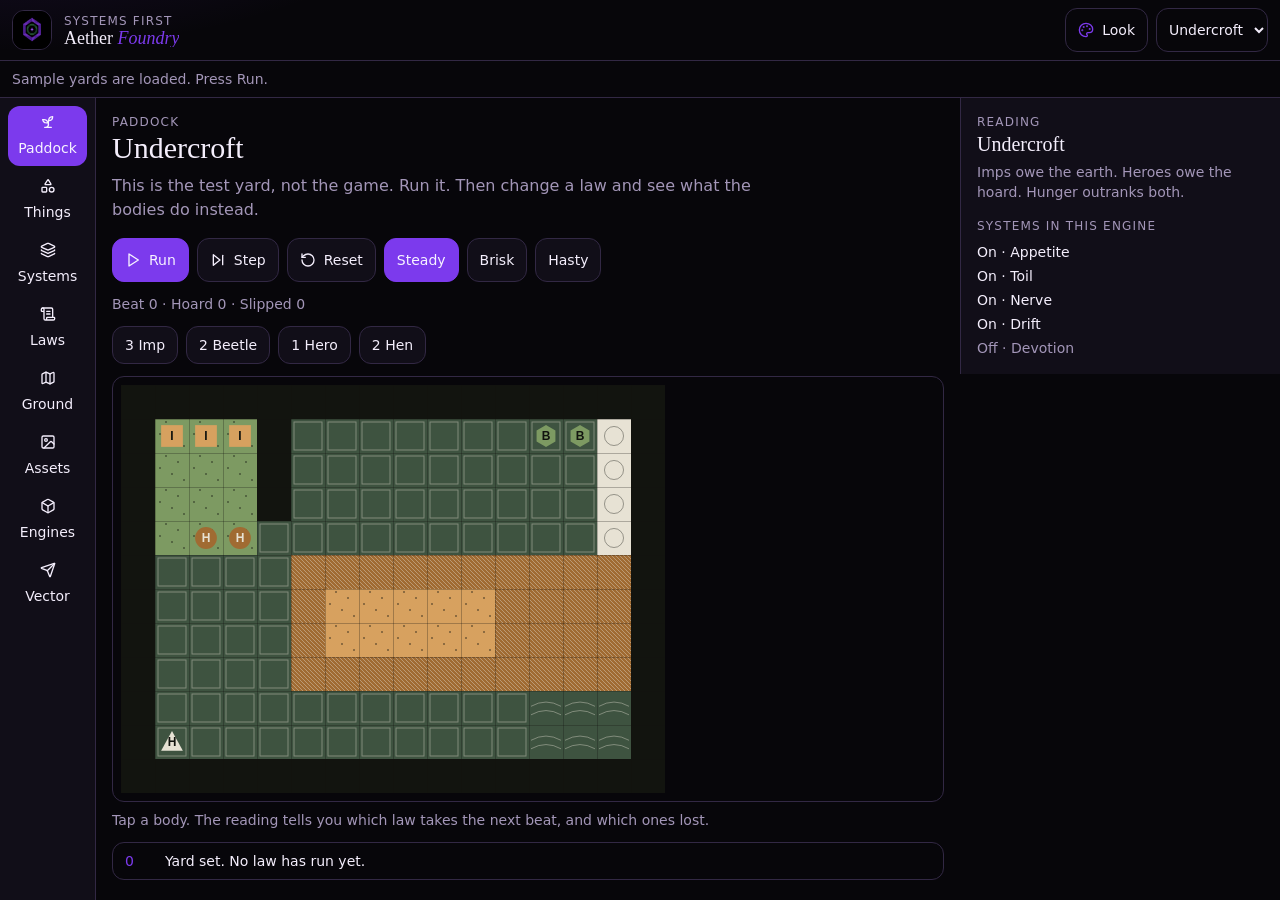
==== commit 63e7ea37: "Give the studio a room of its own. The default room is royal purple and forest green on black, with " ====
--- a/index.html
+++ b/index.html
@@ -25,6 +25,10 @@
 10. **Scope of Rights**: This License applies in all domains, realms, timelines, planes, shards, continua, and universes now known or hereafter discovered.
 
 The latest version of this license is always the most applicable, make sure to check timestamps to ensure your projects are current.  Always reference the one with the most recent timestamp from either AETHER-ENGINEERS or DarkIlluminatus.
+-->
+<!--
+Reviewers: a reader that keeps only the first 4500 bytes of a file will cut sim-core.js near line 133 and store.ts near line 158.
+The complete files are the short parts in review/parts/. Start at review/00-START-HERE.md. Do not ask for a paste.
 -->
 <!DOCTYPE html>
 <html lang="en"><head><meta charset="utf-8">
@@ -33,21 +37,21 @@
 <script src="webxdc.js"></script>
 <style>
 /*! tailwindcss v4.3.3 | MIT License | https://tailwindcss.com */
-@layer properties{@supports (((-webkit-hyphens:none)) and (not (margin-trim:inline))) or ((-moz-orient:inline) and (not (color:rgb(from red r g b)))){*,:before,:after,::backdrop{--tw-translate-x:0;--tw-translate-y:0;--tw-translate-z:0;--tw-scale-x:1;--tw-scale-y:1;--tw-scale-z:1;--tw-rotate-x:initial;--tw-rotate-y:initial;--tw-rotate-z:initial;--tw-skew-x:initial;--tw-skew-y:initial;--tw-pan-x:initial;--tw-pan-y:initial;--tw-pinch-zoom:initial;--tw-scroll-snap-strictness:proximity;--tw-space-y-reverse:0;--tw-space-x-reverse:0;--tw-divide-x-reverse:0;--tw-border-style:solid;--tw-divide-y-reverse:0;--tw-gradient-position:initial;--tw-gradient-from:#0000;--tw-gradient-via:#0000;--tw-gradient-to:#0000;--tw-gradient-stops:initial;--tw-gradient-via-stops:initial;--tw-gradient-from-position:0%;--tw-gradient-via-position:50%;--tw-gradient-to-position:100%;--tw-leading:initial;--tw-font-weight:initial;--tw-tracking:initial;--tw-ordinal:initial;--tw-slashed-zero:initial;--tw-numeric-figure:initial;--tw-numeric-spacing:initial;--tw-numeric-fraction:initial;--tw-shadow:0 0 #0000;--tw-shadow-color:initial;--tw-shadow-alpha:100%;--tw-inset-shadow:0 0 #0000;--tw-inset-shadow-color:initial;--tw-inset-shadow-alpha:100%;--tw-ring-color:initial;--tw-ring-shadow:0 0 #0000;--tw-inset-ring-color:initial;--tw-inset-ring-shadow:0 0 #0000;--tw-ring-inset:initial;--tw-ring-offset-width:0px;--tw-ring-offset-color:#fff;--tw-ring-offset-shadow:0 0 #0000;--tw-outline-style:solid;--tw-blur:initial;--tw-brightness:initial;--tw-contrast:initial;--tw-grayscale:initial;--tw-hue-rotate:initial;--tw-invert:initial;--tw-opacity:initial;--tw-saturate:initial;--tw-sepia:initial;--tw-drop-shadow:initial;--tw-drop-shadow-color:initial;--tw-drop-shadow-alpha:100%;--tw-drop-shadow-size:initial;--tw-backdrop-blur:initial;--tw-backdrop-brightness:initial;--tw-backdrop-contrast:initial;--tw-backdrop-grayscale:initial;--tw-backdrop-hue-rotate:initial;--tw-backdrop-invert:initial;--tw-backdrop-opacity:initial;--tw-backdrop-saturate:initial;--tw-backdrop-sepia:initial;--tw-duration:initial;--tw-ease:initial;--tw-contain-size:initial;--tw-contain-layout:initial;--tw-contain-paint:initial;--tw-contain-style:initial;--tw-text-shadow-color:initial;--tw-text-shadow-alpha:100%;--tw-content:""}}}@layer theme{:root,:host{--font-sans:"Outfit", ui-sans-serif, system-ui, sans-serif;--font-mono:ui-monospace, SFMono-Regular, Menlo, Monaco, Consolas, "Liberation Mono", "Courier New", monospace;--color-red-400:oklch(70.4% .191 22.216);--color-red-500:oklch(63.7% .237 25.331);--color-blue-300:oklch(80.9% .105 251.813);--color-blue-500:oklch(62.3% .214 259.815);--color-blue-600:oklch(54.6% .245 262.881);--color-blue-700:oklch(48.8% .243 264.376);--color-indigo-500:oklch(58.5% .233 277.117);--color-purple-600:oklch(55.8% .288 302.321);--color-gray-50:oklch(98.5% .002 247.839);--color-gray-100:oklch(96.7% .003 264.542);--color-gray-200:oklch(92.8% .006 264.531);--color-gray-500:oklch(55.1% .027 264.364);--color-gray-700:oklch(37.3% .034 259.733);--color-gray-800:oklch(27.8% .033 256.848);--color-gray-900:oklch(21% .034 264.665);--color-gray-950:oklch(13% .028 261.692);--color-zinc-50:oklch(98.5% 0 none);--color-zinc-400:oklch(70.5% .015 286.067);--color-zinc-500:oklch(55.2% .016 285.938);--color-zinc-900:oklch(21% .006 285.885);--color-zinc-950:oklch(14.1% .005 285.823);--color-neutral-100:oklch(97% 0 none);--color-neutral-300:oklch(87% 0 none);--color-neutral-500:oklch(55.6% 0 none);--color-neutral-700:oklch(37.1% 0 none);--color-neutral-900:oklch(20.5% 0 none);--color-black:#000;--color-white:#fff;--spacing:.25rem;--container-sm:24rem;--container-md:28rem;--container-xl:36rem;--container-2xl:42rem;--text-xs:.75rem;--text-xs--line-height:calc(1 / .75);--text-sm:.875rem;--text-sm--line-height:calc(1.25 / .875);--text-base:1rem;--text-base--line-height:calc(1.5 / 1);--text-lg:1.125rem;--text-lg--line-height:calc(1.75 / 1.125);--text-xl:1.25rem;--text-xl--line-height:calc(1.75 / 1.25);--text-2xl:1.5rem;--text-2xl--line-height:calc(2 / 1.5);--text-3xl:1.875rem;--text-3xl--line-height:calc(2.25 / 1.875);--text-4xl:2.25rem;--text-4xl--line-height:calc(2.5 / 2.25);--text-6xl:3.75rem;--text-6xl--line-height:1;--font-weight-light:300;--font-weight-normal:400;--font-weight-medium:500;--font-weight-semibold:600;--font-weight-bold:700;--tracking-tight:-.025em;--tracking-widest:.1em;--leading-tight:1.25;--leading-snug:1.375;--leading-normal:1.5;--leading-relaxed:1.625;--radius-xs:.125rem;--radius-sm:.375rem;--radius-md:.75rem;--radius-lg:.5rem;--radius-xl:.75rem;--radius-2xl:1rem;--ease-in:cubic-bezier(.4, 0, 1, 1);--ease-out:cubic-bezier(0, 0, .2, 1);--ease-in-out:cubic-bezier(.4, 0, .2, 1);--animate-pulse:pulse 2s cubic-bezier(.4, 0, .6, 1) infinite;--blur-md:12px;--default-transition-duration:.15s;--default-transition-timing-function:cubic-bezier(.4, 0, .2, 1);--default-font-family:var(--font-sans);--default-mono-font-family:var(--font-mono);--color-ink:#12140f;--color-panel:#1b1e16;--color-panel-2:#24281e;--color-line:#3a3f32;--color-bone:#e7e2d4;--color-mute:#9a957f;--color-brass:#d7a15f;--color-brass-deep:#a06b32;--color-moss:#7d9a62;--color-moss-deep:#3e5340;--font-display:"Fraunces", Palatino, Georgia, serif}}@layer base{*,:after,:before,::backdrop{box-sizing:border-box;border:0 solid;margin:0;padding:0}::file-selector-button{box-sizing:border-box;border:0 solid;margin:0;padding:0}html,:host{-webkit-text-size-adjust:100%;tab-size:4;line-height:1.5;font-family:var(--default-font-family,-apple-system, BlinkMacSystemFont, "Segoe UI", Roboto, "Helvetica Neue", "Noto Sans", Arial, sans-serif, "Apple Color Emoji", "Segoe UI Emoji", "Segoe UI Symbol", "Noto Color Emoji");font-feature-settings:var(--default-font-feature-settings,normal);font-variation-settings:var(--default-font-variation-settings,normal);-webkit-tap-highlight-color:transparent}hr{height:0;color:inherit;border-top-width:1px}abbr:where([title]){-webkit-text-decoration:underline dotted;text-decoration:underline dotted}h1,h2,h3,h4,h5,h6{font-size:inherit;font-weight:inherit}a{color:inherit;-webkit-text-decoration:inherit;-webkit-text-decoration:inherit;-webkit-text-decoration:inherit;-webkit-text-decoration:inherit;text-decoration:inherit}b,strong{font-weight:bolder}code,kbd,samp,pre{font-family:var(--default-mono-font-family,ui-monospace, SFMono-Regular, Menlo, Monaco, Consolas, "Liberation Mono", "Courier New", monospace);font-feature-settings:var(--default-mono-font-feature-settings,normal);font-variation-settings:var(--default-mono-font-variation-settings,normal);font-size:1em}small{font-size:80%}sub,sup{vertical-align:baseline;font-size:75%;line-height:0;position:relative}sub{bottom:-.25em}sup{top:-.5em}table{text-indent:0;border-color:inherit;border-collapse:collapse}:-moz-focusring:where(:not(iframe)){outline:auto}progress{vertical-align:baseline}summary{display:list-item}ol,ul,menu{list-style:none}img,svg,video,canvas,audio,iframe,embed,object{vertical-align:middle;display:block}img,video{max-width:100%;height:auto}button,input,select,optgroup,textarea{font:inherit;font-feature-settings:inherit;font-variation-settings:inherit;letter-spacing:inherit;color:inherit;opacity:1;background-color:#0000;border-radius:0}::file-selector-button{font:inherit;font-feature-settings:inherit;font-variation-settings:inherit;letter-spacing:inherit;color:inherit;opacity:1;background-color:#0000;border-radius:0}:where(select:is([multiple],[size])) optgroup{font-weight:bolder}:where(select:is([multiple],[size])) optgroup option{padding-inline-start:20px}::file-selector-button{margin-inline-end:4px}::placeholder{opacity:1}@supports (not ((-webkit-appearance:-apple-pay-button))) or (contain-intrinsic-size:1px){::placeholder{color:currentColor}@supports (color:color-mix(in lab, red, red)){::placeholder{color:color-mix(in oklab, currentcolor 50%, transparent)}}}textarea{resize:vertical}::-webkit-search-decoration{-webkit-appearance:none}::-webkit-date-and-time-value{min-height:1lh;text-align:inherit}::-webkit-datetime-edit{display:inline-flex}::-webkit-datetime-edit-fields-wrapper{padding:0}::-webkit-datetime-edit{padding-block:0}::-webkit-datetime-edit-year-field{padding-block:0}::-webkit-datetime-edit-month-field{padding-block:0}::-webkit-datetime-edit-day-field{padding-block:0}::-webkit-datetime-edit-hour-field{padding-block:0}::-webkit-datetime-edit-minute-field{padding-block:0}::-webkit-datetime-edit-second-field{padding-block:0}::-webkit-datetime-edit-millisecond-field{padding-block:0}::-webkit-datetime-edit-meridiem-field{padding-block:0}::-webkit-calendar-picker-indicator{line-height:1}:-moz-ui-invalid{box-shadow:none}button,input:where([type=button],[type=reset],[type=submit]){appearance:button}::file-selector-button{appearance:button}::-webkit-inner-spin-button{height:auto}::-webkit-outer-spin-button{height:auto}[hidden]:where(:not([hidden=until-found])){display:none!important}button:not(:disabled),[role=button]:not(:disabled){cursor:pointer}html{-webkit-font-smoothing:antialiased;background:var(--color-ink);color:var(--color-bone)}body{background:var(--color-ink);min-height:100dvh;color:var(--color-bone);font-family:var(--font-sans);margin:0}h1,h2,h3{text-wrap:balance}p{text-wrap:pretty}input[type=range]{appearance:none;background:0 0;width:100%;height:2.75rem}input[type=range]::-webkit-slider-runnable-track{background:var(--color-line);border-radius:999px;height:.25rem}input[type=range]::-webkit-slider-thumb{appearance:none;background:var(--color-brass);border-radius:999px;width:1.25rem;height:1.25rem;margin-top:-.5rem}input[type=range]::-moz-range-track{background:var(--color-line);border-radius:999px;height:.25rem}input[type=range]::-moz-range-thumb{background:var(--color-brass);border:0;border-radius:999px;width:1.25rem;height:1.25rem}}@layer components;@layer utilities{.\@container-size\/sidebar{container:sidebar/size}.\@container,.\@container-\[inline-size\]{container-type:inline-size}.\@container-size{container-type:size}.pointer-events-auto{pointer-events:auto}.pointer-events-none{pointer-events:none}.\!visible{visibility:visible!important}.collapse{visibility:collapse}.invisible{visibility:hidden}.visible{visibility:visible}.visible\!{visibility:visible!important}.sr-only{clip-path:inset(50%);white-space:nowrap;border-width:0;width:1px;height:1px;margin:-1px;padding:0;position:absolute;overflow:hidden}.not-sr-only{clip-path:none;white-space:normal;width:auto;height:auto;margin:0;padding:0;position:static;overflow:visible}.\!absolute{position:absolute!important}.absolute{position:absolute}.absolute\!{position:absolute!important}.fixed{position:fixed}.relative{position:relative}.static{position:static}.sticky{position:sticky}.-inset-1{inset:calc(var(--spacing) * -1)}.inset-0{inset:0}.top-0{top:0}.top-2{top:calc(var(--spacing) * 2)}.right-0{right:0}.right-1{right:var(--spacing)}.right-2{right:calc(var(--spacing) * 2)}.right-3{right:calc(var(--spacing) * 3)}.right-4{right:calc(var(--spacing) * 4)}.bottom-0{bottom:0}.left-0{left:0}.left-1{left:var(--spacing)}.left-2{left:calc(var(--spacing) * 2)}.left-3{left:calc(var(--spacing) * 3)}.left-4{left:calc(var(--spacing) * 4)}.isolate{isolation:isolate}.isolation-auto{isolation:auto}.order-0,.order-none{order:0}.float-end{float:inline-end}.float-left{float:left}.float-none{float:none}.float-right{float:right}.float-start{float:inline-start}.clear-both{clear:both}.clear-end{clear:inline-end}.clear-left{clear:left}.clear-none{clear:none}.clear-right{clear:right}.clear-start{clear:inline-start}.\!container{width:100%!important}@media (width>=40rem){.\!container{max-width:40rem!important}}@media (width>=48rem){.\!container{max-width:48rem!important}}@media (width>=64rem){.\!container{max-width:64rem!important}}@media (width>=80rem){.\!container{max-width:80rem!important}}@media (width>=96rem){.\!container{max-width:96rem!important}}.container{width:100%}@media (width>=40rem){.container{max-width:40rem}}@media (width>=48rem){.container{max-width:48rem}}@media (width>=64rem){.container{max-width:64rem}}@media (width>=80rem){.container{max-width:80rem}}@media (width>=96rem){.container{max-width:96rem}}.container\!{width:100%!important}@media (width>=40rem){.container\!{max-width:40rem!important}}@media (width>=48rem){.container\!{max-width:48rem!important}}@media (width>=64rem){.container\!{max-width:64rem!important}}@media (width>=80rem){.container\!{max-width:80rem!important}}@media (width>=96rem){.container\!{max-width:96rem!important}}.m-2{margin:calc(var(--spacing) * 2)}.m-auto{margin:auto}.mx-2{margin-inline:calc(var(--spacing) * 2)}.mx-auto{margin-inline:auto}.mt-1{margin-top:var(--spacing)}.mt-2{margin-top:calc(var(--spacing) * 2)}.mt-3{margin-top:calc(var(--spacing) * 3)}.mt-4{margin-top:calc(var(--spacing) * 4)}.mt-5{margin-top:calc(var(--spacing) * 5)}.mt-6{margin-top:calc(var(--spacing) * 6)}.mt-8{margin-top:calc(var(--spacing) * 8)}.mt-\[16px\]{margin-top:16px}.mr-1{margin-right:var(--spacing)}.mr-2{margin-right:calc(var(--spacing) * 2)}.mb-1{margin-bottom:var(--spacing)}.mb-2{margin-bottom:calc(var(--spacing) * 2)}.mb-3{margin-bottom:calc(var(--spacing) * 3)}.mb-4{margin-bottom:calc(var(--spacing) * 4)}.mb-5{margin-bottom:calc(var(--spacing) * 5)}.mb-8{margin-bottom:calc(var(--spacing) * 8)}.ml-2{margin-left:calc(var(--spacing) * 2)}.ml-4{margin-left:calc(var(--spacing) * 4)}.ml-10{margin-left:calc(var(--spacing) * 10)}.ml-auto{margin-left:auto}.ml-px{margin-left:1px}.box-border{box-sizing:border-box}.box-content{box-sizing:content-box}.block{display:block}.block\!{display:block!important}.contents{display:contents}.contents\!{display:contents!important}.flex{display:flex}.flow-root{display:flow-root}.grid{display:grid}.hidden{display:none}.inline{display:inline}.inline-block{display:inline-block}.inline-flex{display:inline-flex}.inline-grid{display:inline-grid}.inline-table{display:inline-table}.list-item{display:list-item}.table{display:table}.table-caption{display:table-caption}.table-cell{display:table-cell}.table-column{display:table-column}.table-column-group{display:table-column-group}.table-footer-group{display:table-footer-group}.table-header-group{display:table-header-group}.table-row{display:table-row}.table-row-group{display:table-row-group}.field-sizing-content{field-sizing:content}.field-sizing-fixed{field-sizing:fixed}.size-2{width:calc(var(--spacing) * 2);height:calc(var(--spacing) * 2)}.size-3{width:calc(var(--spacing) * 3);height:calc(var(--spacing) * 3)}.size-4{width:calc(var(--spacing) * 4);height:calc(var(--spacing) * 4)}.size-5{width:calc(var(--spacing) * 5);height:calc(var(--spacing) * 5)}.size-6{width:calc(var(--spacing) * 6);height:calc(var(--spacing) * 6)}.size-8{width:calc(var(--spacing) * 8);height:calc(var(--spacing) * 8)}.size-9{width:calc(var(--spacing) * 9);height:calc(var(--spacing) * 9)}.size-10{width:calc(var(--spacing) * 10);height:calc(var(--spacing) * 10)}.size-11{width:calc(var(--spacing) * 11);height:calc(var(--spacing) * 11)}.size-16{width:calc(var(--spacing) * 16);height:calc(var(--spacing) * 16)}.size-auto{width:auto;height:auto}.h-2{height:calc(var(--spacing) * 2)}.h-8{height:calc(var(--spacing) * 8)}.h-11{height:calc(var(--spacing) * 11)}.h-auto{height:auto}.h-dvh{height:100dvh}.h-full{height:100%}.h-lh{height:1lh}.h-screen{height:100vh}.max-h-48{max-height:calc(var(--spacing) * 48)}.max-h-64{max-height:calc(var(--spacing) * 64)}.max-h-lh{max-height:1lh}.max-h-none{max-height:none}.max-h-screen{max-height:100vh}.min-h-0{min-height:0}.min-h-11{min-height:calc(var(--spacing) * 11)}.min-h-24{min-height:calc(var(--spacing) * 24)}.min-h-auto{min-height:auto}.min-h-lh{min-height:1lh}.min-h-screen{min-height:100vh}.w-1{width:var(--spacing)}.w-1\/2{width:50%}.w-8{width:calc(var(--spacing) * 8)}.w-24{width:calc(var(--spacing) * 24)}.w-80{width:calc(var(--spacing) * 80)}.w-auto{width:auto}.w-full{width:100%}.w-screen{width:100vw}.max-w-2xl{max-width:var(--container-2xl)}.max-w-40{max-width:calc(var(--spacing) * 40)}.max-w-md{max-width:var(--container-md)}.max-w-none{max-width:none}.max-w-screen{max-width:100vw}.max-w-sm{max-width:var(--container-sm)}.max-w-xl{max-width:var(--container-xl)}.min-w-0{min-width:0}.min-w-6{min-width:calc(var(--spacing) * 6)}.min-w-auto{min-width:auto}.min-w-screen{min-width:100vw}.flex-1{flex:1}.flex-auto{flex:auto}.flex-initial{flex:0 auto}.flex-none{flex:none}.flex-shrink,.shrink{flex-shrink:1}.shrink-0{flex-shrink:0}.flex-grow,.grow{flex-grow:1}.basis-auto{flex-basis:auto}.basis-full{flex-basis:100%}.table-auto{table-layout:auto}.table-fixed{table-layout:fixed}.caption-bottom{caption-side:bottom}.caption-top{caption-side:top}.border-collapse{border-collapse:collapse}.border-separate{border-collapse:separate}.-translate-full{--tw-translate-x:-100%;--tw-translate-y:-100%;translate:var(--tw-translate-x) var(--tw-translate-y)}.translate-full{--tw-translate-x:100%;--tw-translate-y:100%;translate:var(--tw-translate-x) var(--tw-translate-y)}.translate-3d{translate:var(--tw-translate-x) var(--tw-translate-y) var(--tw-translate-z)}.translate-none{translate:none}.scale-100{--tw-scale-x:100%;--tw-scale-y:100%;--tw-scale-z:100%;scale:var(--tw-scale-x) var(--tw-scale-y)}.scale-3d{scale:var(--tw-scale-x) var(--tw-scale-y) var(--tw-scale-z)}.scale-\[0\.25\]{scale:.25}.scale-none{scale:none}.rotate-none{rotate:none}.transform{transform:var(--tw-rotate-x,) var(--tw-rotate-y,) var(--tw-rotate-z,) var(--tw-skew-x,) var(--tw-skew-y,)}.transform\!{transform:var(--tw-rotate-x,) var(--tw-rotate-y,) var(--tw-rotate-z,) var(--tw-skew-x,) var(--tw-skew-y,)!important}.transform-cpu{transform:var(--tw-rotate-x,) var(--tw-rotate-y,) var(--tw-rotate-z,) var(--tw-skew-x,) var(--tw-skew-y,)}.transform-gpu{transform:translateZ(0) var(--tw-rotate-x,) var(--tw-rotate-y,) var(--tw-rotate-z,) var(--tw-skew-x,) var(--tw-skew-y,)}.transform-none{transform:none}.animate-pulse{animation:var(--animate-pulse)}.cursor-pointer{cursor:pointer}.touch-pinch-zoom{--tw-pinch-zoom:pinch-zoom;touch-action:var(--tw-pan-x,) var(--tw-pan-y,) var(--tw-pinch-zoom,)}.touch-none{touch-action:none}.resize{resize:both}.resize-none{resize:none}.resize-x{resize:horizontal}.resize-y{resize:vertical}.snap-none{scroll-snap-type:none}.snap-mandatory{--tw-scroll-snap-strictness:mandatory}.snap-proximity{--tw-scroll-snap-strictness:proximity}.snap-align-none{scroll-snap-align:none}.snap-center{scroll-snap-align:center}.snap-end{scroll-snap-align:end}.snap-start{scroll-snap-align:start}.snap-always{scroll-snap-stop:always}.snap-normal{scroll-snap-stop:normal}.scrollbar-auto{scrollbar-width:auto}.scrollbar-none{scrollbar-width:none}.scrollbar-thin{scrollbar-width:thin}.scrollbar-gutter-auto{scrollbar-gutter:auto}.scrollbar-gutter-both{scrollbar-gutter:stable both-edges}.scrollbar-gutter-stable{scrollbar-gutter:stable}.list-inside{list-style-position:inside}.list-outside{list-style-position:outside}.appearance-auto{appearance:auto}.appearance-none{appearance:none}.columns-2{columns:2}.columns-3{columns:3}.columns-4{columns:4}.grid-flow-col{grid-auto-flow:column}.grid-flow-col-dense{grid-auto-flow:column dense}.grid-flow-dense{grid-auto-flow:dense}.grid-flow-row{grid-auto-flow:row}.grid-flow-row-dense{grid-auto-flow:dense}.grid-cols-2{grid-template-columns:repeat(2,minmax(0,1fr))}.grid-cols-\[300px_1fr\]{grid-template-columns:300px 1fr}.flex-col{flex-direction:column}.flex-col-reverse{flex-direction:column-reverse}.flex-row{flex-direction:row}.flex-row-reverse{flex-direction:row-reverse}.flex-nowrap{flex-wrap:nowrap}.flex-wrap{flex-wrap:wrap}.flex-wrap-reverse{flex-wrap:wrap-reverse}.place-content-around{place-content:space-around}.place-content-baseline{place-content:baseline start}.place-content-between{place-content:space-between}.place-content-center{place-content:center}.place-content-center-safe{place-content:safe center}.place-content-end{place-content:end}.place-content-end-safe{place-content:safe end}.place-content-evenly{place-content:space-evenly}.place-content-start{place-content:start}.place-content-stretch{place-content:stretch}.place-items-baseline{place-items:baseline}.place-items-center{place-items:center}.place-items-center-safe{place-items:safe center}.place-items-end{place-items:end}.place-items-end-safe{place-items:safe end}.place-items-start{place-items:start}.place-items-stretch{place-items:stretch stretch}.content-around{align-content:space-around}.content-baseline{align-content:baseline}.content-between{align-content:space-between}.content-center{align-content:center}.content-center-safe{align-content:safe center}.content-end{align-content:flex-end}.content-end-safe{align-content:safe flex-end}.content-evenly{align-content:space-evenly}.content-normal{align-content:normal}.content-start{align-content:flex-start}.content-stretch{align-content:stretch}.items-baseline{align-items:baseline}.items-baseline-last{align-items:last baseline}.items-center{align-items:center}.items-center-safe{align-items:safe center}.items-end{align-items:flex-end}.items-end-safe{align-items:safe flex-end}.items-start{align-items:flex-start}.items-stretch{align-items:stretch}.justify-around{justify-content:space-around}.justify-baseline{justify-content:baseline}.justify-between{justify-content:space-between}.justify-center{justify-content:center}.justify-center-safe{justify-content:safe center}.justify-end{justify-content:flex-end}.justify-end-safe{justify-content:safe flex-end}.justify-evenly{justify-content:space-evenly}.justify-normal{justify-content:normal}.justify-start{justify-content:flex-start}.justify-stretch{justify-content:stretch}.justify-items-center{justify-items:center}.justify-items-center-safe{justify-items:safe center}.justify-items-end{justify-items:end}.justify-items-end-safe{justify-items:safe end}.justify-items-normal{justify-items:normal}.justify-items-start{justify-items:start}.justify-items-stretch{justify-items:stretch}.gap-1{gap:var(--spacing)}.gap-2{gap:calc(var(--spacing) * 2)}.gap-3{gap:calc(var(--spacing) * 3)}.gap-4{gap:calc(var(--spacing) * 4)}:where(.space-y-3>:not(:last-child)){--tw-space-y-reverse:0;margin-block-start:calc(calc(var(--spacing) * 3) * var(--tw-space-y-reverse));margin-block-end:calc(calc(var(--spacing) * 3) * calc(1 - var(--tw-space-y-reverse)))}:where(.space-y-reverse>:not(:last-child)){--tw-space-y-reverse:1}:where(.space-x-reverse>:not(:last-child)){--tw-space-x-reverse:1}:where(.divide-x>:not(:last-child)){--tw-divide-x-reverse:0;border-inline-style:var(--tw-border-style);border-inline-start-width:calc(1px * var(--tw-divide-x-reverse));border-inline-end-width:calc(1px * calc(1 - var(--tw-divide-x-reverse)))}:where(.divide-y>:not(:last-child)){--tw-divide-y-reverse:0;border-bottom-style:var(--tw-border-style);border-top-style:var(--tw-border-style);border-top-width:calc(1px * var(--tw-divide-y-reverse));border-bottom-width:calc(1px * calc(1 - var(--tw-divide-y-reverse)))}:where(.divide-y-reverse>:not(:last-child)){--tw-divide-y-reverse:1}.place-self-auto{place-self:auto}.place-self-center{place-self:center}.place-self-center-safe{place-self:safe center}.place-self-end{place-self:end}.place-self-end-safe{place-self:safe end}.place-self-start{place-self:start}.place-self-stretch{place-self:stretch stretch}.self-auto{align-self:auto}.self-baseline{align-self:baseline}.self-baseline-last{align-self:last baseline}.self-center{align-self:center}.self-center-safe{align-self:safe center}.self-end{align-self:flex-end}.self-end-safe{align-self:safe flex-end}.self-start{align-self:flex-start}.self-stretch{align-self:stretch}.justify-self-auto{justify-self:auto}.justify-self-center{justify-self:center}.justify-self-center-safe{justify-self:safe center}.justify-self-end{justify-self:flex-end}.justify-self-end-safe{justify-self:safe flex-end}.justify-self-start{justify-self:flex-start}.justify-self-stretch{justify-self:stretch}.truncate{text-overflow:ellipsis;white-space:nowrap;overflow:hidden}.overflow-auto{overflow:auto}.overflow-hidden{overflow:hidden}.overflow-x-auto{overflow-x:auto}.overflow-x-scroll{overflow-x:scroll}.overflow-y-auto{overflow-y:auto}.scroll-auto{scroll-behavior:auto}.scroll-smooth{scroll-behavior:smooth}.rounded{border-radius:.25rem}.rounded-2xl{border-radius:var(--radius-2xl)}.rounded-full{border-radius:2147483647px}.rounded-lg{border-radius:var(--radius-lg)}.rounded-md{border-radius:var(--radius-md)}.rounded-sm{border-radius:var(--radius-sm)}.rounded-xl{border-radius:var(--radius-xl)}.rounded-s{border-start-start-radius:.25rem;border-end-start-radius:.25rem}.rounded-ss{border-start-start-radius:.25rem}.rounded-e{border-start-end-radius:.25rem;border-end-end-radius:.25rem}.rounded-se{border-start-end-radius:.25rem}.rounded-ee{border-end-end-radius:.25rem}.rounded-es{border-end-start-radius:.25rem}.rounded-t{border-top-left-radius:.25rem;border-top-right-radius:.25rem}.rounded-l{border-top-left-radius:.25rem;border-bottom-left-radius:.25rem}.rounded-l-lg{border-top-left-radius:var(--radius-lg);border-bottom-left-radius:var(--radius-lg)}.rounded-tl{border-top-left-radius:.25rem}.rounded-r{border-top-right-radius:.25rem;border-bottom-right-radius:.25rem}.rounded-r-lg{border-top-right-radius:var(--radius-lg);border-bottom-right-radius:var(--radius-lg)}.rounded-tr{border-top-right-radius:.25rem}.rounded-b{border-bottom-right-radius:.25rem;border-bottom-left-radius:.25rem}.rounded-br{border-bottom-right-radius:.25rem}.rounded-bl{border-bottom-left-radius:.25rem}.border{border-style:var(--tw-border-style);border-width:1px}.border-x{border-inline-style:var(--tw-border-style);border-inline-width:1px}.border-y{border-block-style:var(--tw-border-style);border-block-width:1px}.border-s{border-inline-start-style:var(--tw-border-style);border-inline-start-width:1px}.border-e{border-inline-end-style:var(--tw-border-style);border-inline-end-width:1px}.border-bs{border-block-start-style:var(--tw-border-style);border-block-start-width:1px}.border-be{border-block-end-style:var(--tw-border-style);border-block-end-width:1px}.border-t{border-top-style:var(--tw-border-style);border-top-width:1px}.border-r{border-right-style:var(--tw-border-style);border-right-width:1px}.border-b{border-bottom-style:var(--tw-border-style);border-bottom-width:1px}.border-l{border-left-style:var(--tw-border-style);border-left-width:1px}.border-dashed{--tw-border-style:dashed;border-style:dashed}.border-dotted{--tw-border-style:dotted;border-style:dotted}.border-double{--tw-border-style:double;border-style:double}.border-hidden{--tw-border-style:hidden;border-style:hidden}.border-none{--tw-border-style:none;border-style:none}.border-solid{--tw-border-style:solid;border-style:solid}.border-brass{border-color:var(--color-brass)}.border-gray-200{border-color:var(--color-gray-200)}.border-line{border-color:var(--color-line)}.border-neutral-300{border-color:var(--color-neutral-300)}.border-white{border-color:var(--color-white)}.border-white\/20{border-color:#fff3}@supports (color:color-mix(in lab, red, red)){.border-white\/20{border-color:color-mix(in oklab, var(--color-white) 20%, transparent)}}.border-white\/30{border-color:#ffffff4d}@supports (color:color-mix(in lab, red, red)){.border-white\/30{border-color:color-mix(in oklab, var(--color-white) 30%, transparent)}}.bg-\(--my_variable\){background-color:var(--my_variable)}.bg-\(color\:--my-color\){background-color:var(--my-color)}.bg-\[\#1E1E1E\]{background-color:#1e1e1e}.bg-\[\#0088cc\]{background-color:#08c}.bg-\[\#B91C1C\]{background-color:#b91c1c}.bg-\[color\:var\(--my-color\)\]{background-color:var(--my-color)}.bg-\[var\(--my_variable\)\]{background-color:var(--my_variable)}.bg-black{background-color:var(--color-black)}.bg-black\/10{background-color:#0000001a}@supports (color:color-mix(in lab, red, red)){.bg-black\/10{background-color:color-mix(in oklab, var(--color-black) 10%, transparent)}}.bg-blue-500{background-color:var(--color-blue-500)}.bg-bone{background-color:var(--color-bone)}.bg-brass{background-color:var(--color-brass)}.bg-brass-deep{background-color:var(--color-brass-deep)}.bg-gray-50{background-color:var(--color-gray-50)}.bg-gray-100{background-color:var(--color-gray-100)}.bg-gray-100\/50{background-color:#f3f4f680}@supports (color:color-mix(in lab, red, red)){.bg-gray-100\/50{background-color:color-mix(in oklab, var(--color-gray-100) 50%, transparent)}}.bg-gray-700{background-color:var(--color-gray-700)}.bg-gray-800{background-color:var(--color-gray-800)}.bg-ink{background-color:var(--color-ink)}.bg-moss{background-color:var(--color-moss)}.bg-moss-deep{background-color:var(--color-moss-deep)}.bg-mute{background-color:var(--color-mute)}.bg-panel{background-color:var(--color-panel)}.bg-panel-2{background-color:var(--color-panel-2)}.bg-red-500{background-color:var(--color-red-500)}.bg-red-500\/50{background-color:#fb2c3680}@supports (color:color-mix(in lab, red, red)){.bg-red-500\/50{background-color:color-mix(in oklab, var(--color-red-500) 50%, transparent)}}.bg-red-500\/\[50\%\]{background-color:#fb2c3680}@supports (color:color-mix(in lab, red, red)){.bg-red-500\/\[50\%\]{background-color:color-mix(in oklab, var(--color-red-500) 50%, transparent)}}.bg-white{background-color:var(--color-white)}.bg-white\/10{background-color:#ffffff1a}@supports (color:color-mix(in lab, red, red)){.bg-white\/10{background-color:color-mix(in oklab, var(--color-white) 10%, transparent)}}.bg-white\/20{background-color:#fff3}@supports (color:color-mix(in lab, red, red)){.bg-white\/20{background-color:color-mix(in oklab, var(--color-white) 20%, transparent)}}.bg-zinc-50{background-color:var(--color-zinc-50)}.-bg-conic,.bg-conic{--tw-gradient-position:in oklab;background-image:conic-gradient(var(--tw-gradient-stops))}.bg-gradient-to-br{--tw-gradient-position:to bottom right in oklab;background-image:linear-gradient(var(--tw-gradient-stops))}.bg-radial{--tw-gradient-position:in oklab;background-image:radial-gradient(var(--tw-gradient-stops))}.bg-none{background-image:none}.via-none{--tw-gradient-via-stops:initial}.from-indigo-500{--tw-gradient-from:var(--color-indigo-500);--tw-gradient-stops:var(--tw-gradient-via-stops,var(--tw-gradient-position), var(--tw-gradient-from) var(--tw-gradient-from-position), var(--tw-gradient-to) var(--tw-gradient-to-position))}.to-purple-600{--tw-gradient-to:var(--color-purple-600);--tw-gradient-stops:var(--tw-gradient-via-stops,var(--tw-gradient-position), var(--tw-gradient-from) var(--tw-gradient-from-position), var(--tw-gradient-to) var(--tw-gradient-to-position))}.mask-none{-webkit-mask-image:none;mask-image:none}.mask-circle{--tw-mask-radial-shape:circle}.mask-ellipse{--tw-mask-radial-shape:ellipse}.mask-radial-closest-corner{--tw-mask-radial-size:closest-corner}.mask-radial-closest-side{--tw-mask-radial-size:closest-side}.mask-radial-farthest-corner{--tw-mask-radial-size:farthest-corner}.mask-radial-farthest-side{--tw-mask-radial-size:farthest-side}.mask-radial-at-bottom{--tw-mask-radial-position:bottom}.mask-radial-at-bottom-left{--tw-mask-radial-position:bottom left}.mask-radial-at-bottom-right{--tw-mask-radial-position:bottom right}.mask-radial-at-center{--tw-mask-radial-position:center}.mask-radial-at-left{--tw-mask-radial-position:left}.mask-radial-at-right{--tw-mask-radial-position:right}.mask-radial-at-top{--tw-mask-radial-position:top}.mask-radial-at-top-left{--tw-mask-radial-position:top left}.mask-radial-at-top-right{--tw-mask-radial-position:top right}.box-decoration-clone{-webkit-box-decoration-break:clone;box-decoration-break:clone}.box-decoration-slice{-webkit-box-decoration-break:slice;box-decoration-break:slice}.decoration-clone{-webkit-box-decoration-break:clone;box-decoration-break:clone}.decoration-slice{-webkit-box-decoration-break:slice;box-decoration-break:slice}.bg-auto{background-size:auto}.bg-contain{background-size:contain}.bg-cover{background-size:cover}.bg-fixed{background-attachment:fixed}.bg-local{background-attachment:local}.bg-scroll{background-attachment:scroll}.bg-clip-border{background-clip:border-box}.bg-clip-content{background-clip:content-box}.bg-clip-padding{background-clip:padding-box}.bg-clip-text{-webkit-background-clip:text;background-clip:text}.bg-bottom{background-position:bottom}.bg-bottom-left{background-position:0 100%}.bg-bottom-right{background-position:100% 100%}.bg-center{background-position:50%}.bg-left{background-position:0}.bg-left-bottom{background-position:0 100%}.bg-left-top{background-position:0 0}.bg-right{background-position:100%}.bg-right-bottom{background-position:100% 100%}.bg-right-top{background-position:100% 0}.bg-top{background-position:top}.bg-top-left{background-position:0 0}.bg-top-right{background-position:100% 0}.bg-no-repeat{background-repeat:no-repeat}.bg-repeat{background-repeat:repeat}.bg-repeat-round{background-repeat:round}.bg-repeat-space{background-repeat:space}.bg-repeat-x{background-repeat:repeat-x}.bg-repeat-y{background-repeat:repeat-y}.bg-origin-border{background-origin:border-box}.bg-origin-content{background-origin:content-box}.bg-origin-padding{background-origin:padding-box}.mask-add{-webkit-mask-composite:source-over;-webkit-mask-composite:source-over;-webkit-mask-composite:source-over;mask-composite:add}.mask-exclude{-webkit-mask-composite:xor;-webkit-mask-composite:xor;-webkit-mask-composite:xor;mask-composite:exclude}.mask-intersect{-webkit-mask-composite:source-in;-webkit-mask-composite:source-in;-webkit-mask-composite:source-in;mask-composite:intersect}.mask-subtract{-webkit-mask-composite:source-out;-webkit-mask-composite:source-out;-webkit-mask-composite:source-out;mask-composite:subtract}.mask-alpha{-webkit-mask-source-type:alpha;-webkit-mask-source-type:alpha;-webkit-mask-source-type:alpha;mask-mode:alpha}.mask-luminance{-webkit-mask-source-type:luminance;-webkit-mask-source-type:luminance;-webkit-mask-source-type:luminance;mask-mode:luminance}.mask-match{-webkit-mask-source-type:auto;-webkit-mask-source-type:auto;-webkit-mask-source-type:auto;mask-mode:match-source}.mask-type-alpha{mask-type:alpha}.mask-type-luminance{mask-type:luminance}.mask-auto{-webkit-mask-size:auto;mask-size:auto}.mask-contain{-webkit-mask-size:contain;mask-size:contain}.mask-cover{-webkit-mask-size:cover;mask-size:cover}.mask-clip-border{-webkit-mask-clip:border-box;mask-clip:border-box}.mask-clip-content{-webkit-mask-clip:content-box;mask-clip:content-box}.mask-clip-fill{-webkit-mask-clip:fill-box;mask-clip:fill-box}.mask-clip-padding{-webkit-mask-clip:padding-box;mask-clip:padding-box}.mask-clip-stroke{-webkit-mask-clip:stroke-box;mask-clip:stroke-box}.mask-clip-view{-webkit-mask-clip:view-box;mask-clip:view-box}.mask-no-clip{-webkit-mask-clip:no-clip;mask-clip:no-clip}.mask-bottom{-webkit-mask-position:bottom;mask-position:bottom}.mask-bottom-left{-webkit-mask-position:0 100%;mask-position:0 100%}.mask-bottom-right{-webkit-mask-position:100% 100%;mask-position:100% 100%}.mask-center{-webkit-mask-position:50%;mask-position:50%}.mask-left{-webkit-mask-position:0;mask-position:0}.mask-right{-webkit-mask-position:100%;mask-position:100%}.mask-top{-webkit-mask-position:top;mask-position:top}.mask-top-left{-webkit-mask-position:0 0;mask-position:0 0}.mask-top-right{-webkit-mask-position:100% 0;mask-position:100% 0}.mask-no-repeat{-webkit-mask-repeat:no-repeat;mask-repeat:no-repeat}.mask-repeat{-webkit-mask-repeat:repeat;mask-repeat:repeat}.mask-repeat-round{-webkit-mask-repeat:round;mask-repeat:round}.mask-repeat-space{-webkit-mask-repeat:space;mask-repeat:space}.mask-repeat-x{-webkit-mask-repeat:repeat-x;mask-repeat:repeat-x}.mask-repeat-y{-webkit-mask-repeat:repeat-y;mask-repeat:repeat-y}.mask-origin-border{-webkit-mask-origin:border-box;mask-origin:border-box}.mask-origin-content{-webkit-mask-origin:content-box;mask-origin:content-box}.mask-origin-fill{-webkit-mask-origin:fill-box;mask-origin:fill-box}.mask-origin-padding{-webkit-mask-origin:padding-box;mask-origin:padding-box}.mask-origin-stroke{-webkit-mask-origin:stroke-box;mask-origin:stroke-box}.mask-origin-view{-webkit-mask-origin:view-box;mask-origin:view-box}.fill-current{fill:currentColor}.fill-none{fill:none}.stroke-none{stroke:none}.object-contain{object-fit:contain}.object-cover{object-fit:cover}.object-fill{object-fit:fill}.object-none{object-fit:none}.object-scale-down{object-fit:scale-down}.object-left-bottom{object-position:left bottom}.object-left-top{object-position:left top}.object-right-bottom{object-position:right bottom}.object-right-top{object-position:right top}.p-1{padding:var(--spacing)}.p-2{padding:calc(var(--spacing) * 2)}.p-3{padding:calc(var(--spacing) * 3)}.p-4{padding:calc(var(--spacing) * 4)}.p-5{padding:calc(var(--spacing) * 5)}.p-6{padding:calc(var(--spacing) * 6)}.p-8{padding:calc(var(--spacing) * 8)}.p-10{padding:calc(var(--spacing) * 10)}.p-\[16px\]{padding:16px}.px-1{padding-inline:var(--spacing)}.px-2{padding-inline:calc(var(--spacing) * 2)}.px-3{padding-inline:calc(var(--spacing) * 3)}.px-4{padding-inline:calc(var(--spacing) * 4)}.px-6{padding-inline:calc(var(--spacing) * 6)}.py-1{padding-block:var(--spacing)}.py-2{padding-block:calc(var(--spacing) * 2)}.py-3{padding-block:calc(var(--spacing) * 3)}.py-8{padding-block:calc(var(--spacing) * 8)}.pt-3{padding-top:calc(var(--spacing) * 3)}.pr-3{padding-right:calc(var(--spacing) * 3)}.pr-3\.5{padding-right:calc(var(--spacing) * 3.5)}.pb-4{padding-bottom:calc(var(--spacing) * 4)}.pl-2{padding-left:calc(var(--spacing) * 2)}.pl-4{padding-left:calc(var(--spacing) * 4)}.text-center{text-align:center}.text-end{text-align:end}.text-justify{text-align:justify}.text-left{text-align:left}.text-right{text-align:right}.text-start{text-align:start}.align-baseline{vertical-align:baseline}.align-bottom{vertical-align:bottom}.align-middle{vertical-align:middle}.align-sub{vertical-align:sub}.align-super{vertical-align:super}.align-text-bottom{vertical-align:text-bottom}.align-text-top{vertical-align:text-top}.align-top{vertical-align:top}.font-display{font-family:var(--font-display)}.font-sans{font-family:var(--font-sans)}.text-2xl{font-size:var(--text-2xl);line-height:var(--tw-leading,var(--text-2xl--line-height))}.text-base{font-size:var(--text-base);line-height:var(--tw-leading,var(--text-base--line-height))}.text-lg{font-size:var(--text-lg);line-height:var(--tw-leading,var(--text-lg--line-height))}.text-sm{font-size:var(--text-sm);line-height:var(--tw-leading,var(--text-sm--line-height))}.text-xl{font-size:var(--text-xl);line-height:var(--tw-leading,var(--text-xl--line-height))}.text-xs{font-size:var(--text-xs);line-height:var(--tw-leading,var(--text-xs--line-height))}.text-\[13px\]{font-size:13px}.text-\[clamp\(1\.2rem\,4vw\,1\.8rem\)\]{font-size:clamp(1.2rem,4vw,1.8rem)}.text-\[clamp\(1rem\,3vw\,1\.2rem\)\]{font-size:clamp(1rem,3vw,1.2rem)}.leading-none{--tw-leading:1;line-height:1}.leading-relaxed{--tw-leading:var(--leading-relaxed);line-height:var(--leading-relaxed)}.font-bold{--tw-font-weight:var(--font-weight-bold);font-weight:var(--font-weight-bold)}.font-light{--tw-font-weight:var(--font-weight-light);font-weight:var(--font-weight-light)}.font-medium{--tw-font-weight:var(--font-weight-medium);font-weight:var(--font-weight-medium)}.font-normal{--tw-font-weight:var(--font-weight-normal);font-weight:var(--font-weight-normal)}.font-semibold{--tw-font-weight:var(--font-weight-semibold);font-weight:var(--font-weight-semibold)}.tracking-widest{--tw-tracking:var(--tracking-widest);letter-spacing:var(--tracking-widest)}.text-balance{text-wrap:balance}.text-nowrap{text-wrap:nowrap}.text-pretty{text-wrap:pretty}.text-wrap{text-wrap:wrap}.break-normal{overflow-wrap:normal;word-break:normal}.break-words{overflow-wrap:break-word}.wrap-anywhere{overflow-wrap:anywhere}.wrap-break-word{overflow-wrap:break-word}.wrap-normal{overflow-wrap:normal}.break-all{word-break:break-all}.break-keep{word-break:keep-all}.overflow-ellipsis{text-overflow:ellipsis}.text-clip{text-overflow:clip}.text-ellipsis{text-overflow:ellipsis}.hyphens-auto{-webkit-hyphens:auto;hyphens:auto}.hyphens-manual{-webkit-hyphens:manual;hyphens:manual}.hyphens-none{-webkit-hyphens:none;hyphens:none}.whitespace-break-spaces{white-space:break-spaces}.whitespace-normal{white-space:normal}.whitespace-nowrap{white-space:nowrap}.whitespace-pre{white-space:pre}.whitespace-pre-line{white-space:pre-line}.whitespace-pre-wrap{white-space:pre-wrap}.\[color\:red\]{color:red}.\[color\:red\]\/50{color:oklab(62.7955% .224863 .125846/.5)}.\[color\:red\]\/50\!{color:oklab(62.7955% .224863 .125846/.5)!important}.text-blue-700{color:var(--color-blue-700)}.text-bone{color:var(--color-bone)}.text-brass{color:var(--color-brass)}.text-gray-200{color:var(--color-gray-200)}.text-gray-500{color:var(--color-gray-500)}.text-gray-900{color:var(--color-gray-900)}.text-ink{color:var(--color-ink)}.text-mute{color:var(--color-mute)}.text-neutral-500{color:var(--color-neutral-500)}.text-red-400{color:var(--color-red-400)}.text-red-500{color:var(--color-red-500)}.text-white{color:var(--color-white)}.text-zinc-500{color:var(--color-zinc-500)}.text-zinc-900{color:var(--color-zinc-900)}.capitalize{text-transform:capitalize}.lowercase{text-transform:lowercase}.normal-case{text-transform:none}.uppercase{text-transform:uppercase}.italic{font-style:italic}.not-italic{font-style:normal}.font-stretch-condensed{font-stretch:75%}.font-stretch-expanded{font-stretch:125%}.font-stretch-extra-condensed{font-stretch:62.5%}.font-stretch-extra-expanded{font-stretch:150%}.font-stretch-normal{font-stretch:100%}.font-stretch-semi-condensed{font-stretch:87.5%}.font-stretch-semi-expanded{font-stretch:112.5%}.font-stretch-ultra-condensed{font-stretch:50%}.font-stretch-ultra-expanded{font-stretch:200%}.diagonal-fractions{--tw-numeric-fraction:diagonal-fractions;font-variant-numeric:var(--tw-ordinal,) var(--tw-slashed-zero,) var(--tw-numeric-figure,) var(--tw-numeric-spacing,) var(--tw-numeric-fraction,)}.lining-nums{--tw-numeric-figure:lining-nums;font-variant-numeric:var(--tw-ordinal,) var(--tw-slashed-zero,) var(--tw-numeric-figure,) var(--tw-numeric-spacing,) var(--tw-numeric-fraction,)}.oldstyle-nums{--tw-numeric-figure:oldstyle-nums;font-variant-numeric:var(--tw-ordinal,) var(--tw-slashed-zero,) var(--tw-numeric-figure,) var(--tw-numeric-spacing,) var(--tw-numeric-fraction,)}.ordinal{--tw-ordinal:ordinal;font-variant-numeric:var(--tw-ordinal,) var(--tw-slashed-zero,) var(--tw-numeric-figure,) var(--tw-numeric-spacing,) var(--tw-numeric-fraction,)}.proportional-nums{--tw-numeric-spacing:proportional-nums;font-variant-numeric:var(--tw-ordinal,) var(--tw-slashed-zero,) var(--tw-numeric-figure,) var(--tw-numeric-spacing,) var(--tw-numeric-fraction,)}.slashed-zero{--tw-slashed-zero:slashed-zero;font-variant-numeric:var(--tw-ordinal,) var(--tw-slashed-zero,) var(--tw-numeric-figure,) var(--tw-numeric-spacing,) var(--tw-numeric-fraction,)}.stacked-fractions{--tw-numeric-fraction:stacked-fractions;font-variant-numeric:var(--tw-ordinal,) var(--tw-slashed-zero,) var(--tw-numeric-figure,) var(--tw-numeric-spacing,) var(--tw-numeric-fraction,)}.tabular-nums{--tw-numeric-spacing:tabular-nums;font-variant-numeric:var(--tw-ordinal,) var(--tw-slashed-zero,) var(--tw-numeric-figure,) var(--tw-numeric-spacing,) var(--tw-numeric-fraction,)}.normal-nums{font-variant-numeric:normal}.line-through{text-decoration-line:line-through}.no-underline{text-decoration-line:none}.overline{text-decoration-line:overline}.underline{text-decoration-line:underline}.underline\!{text-decoration-line:underline!important}.decoration-dashed{text-decoration-style:dashed}.decoration-dotted{text-decoration-style:dotted}.decoration-double{text-decoration-style:double}.decoration-solid{text-decoration-style:solid}.decoration-wavy{text-decoration-style:wavy}.decoration-auto{text-decoration-thickness:auto}.decoration-from-font{text-decoration-thickness:from-font}.underline-offset-4{text-underline-offset:4px}.antialiased{-webkit-font-smoothing:antialiased;-moz-osx-font-smoothing:grayscale}.subpixel-antialiased{-webkit-font-smoothing:auto;-moz-osx-font-smoothing:auto}.accent-auto{accent-color:auto}.scheme-dark{--lightningcss-light: ;--lightningcss-dark:initial;color-scheme:dark}.scheme-light{--lightningcss-light:initial;--lightningcss-dark: ;color-scheme:light}.scheme-light-dark{--lightningcss-light:initial;--lightningcss-dark: ;color-scheme:light dark}@media (prefers-color-scheme:dark){.scheme-light-dark{--lightningcss-light: ;--lightningcss-dark:initial}}.scheme-normal{color-scheme:normal}.scheme-only-dark{--lightningcss-light: ;--lightningcss-dark:initial;color-scheme:dark only}.scheme-only-light{--lightningcss-light:initial;--lightningcss-dark: ;color-scheme:light only}.opacity-0{opacity:0}.opacity-50{opacity:.5}.opacity-60{opacity:.6}.opacity-70{opacity:.7}.opacity-80{opacity:.8}.opacity-100{opacity:1}.mix-blend-plus-darker{mix-blend-mode:plus-darker}.mix-blend-plus-lighter{mix-blend-mode:plus-lighter}.shadow{--tw-shadow:0 1px 3px 0 var(--tw-shadow-color,#0000001a), 0 1px 2px -1px var(--tw-shadow-color,#0000001a);box-shadow:var(--tw-inset-shadow), var(--tw-inset-ring-shadow), var(--tw-ring-offset-shadow), var(--tw-ring-shadow), var(--tw-shadow)}.shadow-xl{--tw-shadow:0 20px 25px -5px var(--tw-shadow-color,#0000001a), 0 8px 10px -6px var(--tw-shadow-color,#0000001a);box-shadow:var(--tw-inset-shadow), var(--tw-inset-ring-shadow), var(--tw-ring-offset-shadow), var(--tw-ring-shadow), var(--tw-shadow)}.ring{--tw-ring-shadow:var(--tw-ring-inset,) 0 0 0 calc(1px + var(--tw-ring-offset-width)) var(--tw-ring-color,currentcolor);box-shadow:var(--tw-inset-shadow), var(--tw-inset-ring-shadow), var(--tw-ring-offset-shadow), var(--tw-ring-shadow), var(--tw-shadow)}.inset-ring{--tw-inset-ring-shadow:inset 0 0 0 1px var(--tw-inset-ring-color,currentcolor);box-shadow:var(--tw-inset-shadow), var(--tw-inset-ring-shadow), var(--tw-ring-offset-shadow), var(--tw-ring-shadow), var(--tw-shadow)}.shadow-initial{--tw-shadow-color:initial}.inset-shadow-initial{--tw-inset-shadow-color:initial}.outline-hidden{--tw-outline-style:none;outline-style:none}@media (forced-colors:active){.outline-hidden{outline-offset:2px;outline:2px solid #0000}}.outline,.outline-1{outline-style:var(--tw-outline-style);outline-width:1px}.-outline-offset-1{outline-offset:calc(1px * -1)}.outline-black{outline-color:var(--color-black)}.outline-black\/10{outline-color:#0000001a}@supports (color:color-mix(in lab, red, red)){.outline-black\/10{outline-color:color-mix(in oklab, var(--color-black) 10%, transparent)}}.blur{--tw-blur:blur(8px);filter:var(--tw-blur,) var(--tw-brightness,) var(--tw-contrast,) var(--tw-grayscale,) var(--tw-hue-rotate,) var(--tw-invert,) var(--tw-saturate,) var(--tw-sepia,) var(--tw-drop-shadow,)}.blur-\[4px\]{--tw-blur:blur(4px);filter:var(--tw-blur,) var(--tw-brightness,) var(--tw-contrast,) var(--tw-grayscale,) var(--tw-hue-rotate,) var(--tw-invert,) var(--tw-saturate,) var(--tw-sepia,) var(--tw-drop-shadow,)}.blur-none{--tw-blur: ;filter:var(--tw-blur,) var(--tw-brightness,) var(--tw-contrast,) var(--tw-grayscale,) var(--tw-hue-rotate,) var(--tw-invert,) var(--tw-saturate,) var(--tw-sepia,) var(--tw-drop-shadow,)}.drop-shadow{--tw-drop-shadow-size:drop-shadow(0 1px 2px var(--tw-drop-shadow-color,#0000001a)) drop-shadow(0 1px 1px var(--tw-drop-shadow-color,#0000000f));--tw-drop-shadow:drop-shadow(0 1px 2px #0000001a) drop-shadow(0 1px 1px #0000000f);filter:var(--tw-blur,) var(--tw-brightness,) var(--tw-contrast,) var(--tw-grayscale,) var(--tw-hue-rotate,) var(--tw-invert,) var(--tw-saturate,) var(--tw-sepia,) var(--tw-drop-shadow,)}.drop-shadow-none{--tw-drop-shadow: ;filter:var(--tw-blur,) var(--tw-brightness,) var(--tw-contrast,) var(--tw-grayscale,) var(--tw-hue-rotate,) var(--tw-invert,) var(--tw-saturate,) var(--tw-sepia,) var(--tw-drop-shadow,)}.grayscale{--tw-grayscale:grayscale(100%);filter:var(--tw-blur,) var(--tw-brightness,) var(--tw-contrast,) var(--tw-grayscale,) var(--tw-hue-rotate,) var(--tw-invert,) var(--tw-saturate,) var(--tw-sepia,) var(--tw-drop-shadow,)}.invert{--tw-invert:invert(100%);filter:var(--tw-blur,) var(--tw-brightness,) var(--tw-contrast,) var(--tw-grayscale,) var(--tw-hue-rotate,) var(--tw-invert,) var(--tw-saturate,) var(--tw-sepia,) var(--tw-drop-shadow,)}.sepia{--tw-sepia:sepia(100%);filter:var(--tw-blur,) var(--tw-brightness,) var(--tw-contrast,) var(--tw-grayscale,) var(--tw-hue-rotate,) var(--tw-invert,) var(--tw-saturate,) var(--tw-sepia,) var(--tw-drop-shadow,)}.\!filter{filter:var(--tw-blur,) var(--tw-brightness,) var(--tw-contrast,) var(--tw-grayscale,) var(--tw-hue-rotate,) var(--tw-invert,) var(--tw-saturate,) var(--tw-sepia,) var(--tw-drop-shadow,)!important}.filter{filter:var(--tw-blur,) var(--tw-brightness,) var(--tw-contrast,) var(--tw-grayscale,) var(--tw-hue-rotate,) var(--tw-invert,) var(--tw-saturate,) var(--tw-sepia,) var(--tw-drop-shadow,)}.filter\!{filter:var(--tw-blur,) var(--tw-brightness,) var(--tw-contrast,) var(--tw-grayscale,) var(--tw-hue-rotate,) var(--tw-invert,) var(--tw-saturate,) var(--tw-sepia,) var(--tw-drop-shadow,)!important}.backdrop-blur{--tw-backdrop-blur:blur(8px);-webkit-backdrop-filter:var(--tw-backdrop-blur,) var(--tw-backdrop-brightness,) var(--tw-backdrop-contrast,) var(--tw-backdrop-grayscale,) var(--tw-backdrop-hue-rotate,) var(--tw-backdrop-invert,) var(--tw-backdrop-opacity,) var(--tw-backdrop-saturate,) var(--tw-backdrop-sepia,);backdrop-filter:var(--tw-backdrop-blur,) var(--tw-backdrop-brightness,) var(--tw-backdrop-contrast,) var(--tw-backdrop-grayscale,) var(--tw-backdrop-hue-rotate,) var(--tw-backdrop-invert,) var(--tw-backdrop-opacity,) var(--tw-backdrop-saturate,) var(--tw-backdrop-sepia,)}.backdrop-blur-md{--tw-backdrop-blur:blur(var(--blur-md));-webkit-backdrop-filter:var(--tw-backdrop-blur,) var(--tw-backdrop-brightness,) var(--tw-backdrop-contrast,) var(--tw-backdrop-grayscale,) var(--tw-backdrop-hue-rotate,) var(--tw-backdrop-invert,) var(--tw-backdrop-opacity,) var(--tw-backdrop-saturate,) var(--tw-backdrop-sepia,);backdrop-filter:var(--tw-backdrop-blur,) var(--tw-backdrop-brightness,) var(--tw-backdrop-contrast,) var(--tw-backdrop-grayscale,) var(--tw-backdrop-hue-rotate,) var(--tw-backdrop-invert,) var(--tw-backdrop-opacity,) var(--tw-backdrop-saturate,) var(--tw-backdrop-sepia,)}.backdrop-grayscale{--tw-backdrop-grayscale:grayscale(100%);-webkit-backdrop-filter:var(--tw-backdrop-blur,) var(--tw-backdrop-brightness,) var(--tw-backdrop-contrast,) var(--tw-backdrop-grayscale,) var(--tw-backdrop-hue-rotate,) var(--tw-backdrop-invert,) var(--tw-backdrop-opacity,) var(--tw-backdrop-saturate,) var(--tw-backdrop-sepia,);backdrop-filter:var(--tw-backdrop-blur,) var(--tw-backdrop-brightness,) var(--tw-backdrop-contrast,) var(--tw-backdrop-grayscale,) var(--tw-backdrop-hue-rotate,) var(--tw-backdrop-invert,) var(--tw-backdrop-opacity,) var(--tw-backdrop-saturate,) var(--tw-backdrop-sepia,)}.backdrop-invert{--tw-backdrop-invert:invert(100%);-webkit-backdrop-filter:var(--tw-backdrop-blur,) var(--tw-backdrop-brightness,) var(--tw-backdrop-contrast,) var(--tw-backdrop-grayscale,) var(--tw-backdrop-hue-rotate,) var(--tw-backdrop-invert,) var(--tw-backdrop-opacity,) var(--tw-backdrop-saturate,) var(--tw-backdrop-sepia,);backdrop-filter:var(--tw-backdrop-blur,) var(--tw-backdrop-brightness,) var(--tw-backdrop-contrast,) var(--tw-backdrop-grayscale,) var(--tw-backdrop-hue-rotate,) var(--tw-backdrop-invert,) var(--tw-backdrop-opacity,) var(--tw-backdrop-saturate,) var(--tw-backdrop-sepia,)}.backdrop-sepia{--tw-backdrop-sepia:sepia(100%);-webkit-backdrop-filter:var(--tw-backdrop-blur,) var(--tw-backdrop-brightness,) var(--tw-backdrop-contrast,) var(--tw-backdrop-grayscale,) var(--tw-backdrop-hue-rotate,) var(--tw-backdrop-invert,) var(--tw-backdrop-opacity,) var(--tw-backdrop-saturate,) var(--tw-backdrop-sepia,);backdrop-filter:var(--tw-backdrop-blur,) var(--tw-backdrop-brightness,) var(--tw-backdrop-contrast,) var(--tw-backdrop-grayscale,) var(--tw-backdrop-hue-rotate,) var(--tw-backdrop-invert,) var(--tw-backdrop-opacity,) var(--tw-backdrop-saturate,) var(--tw-backdrop-sepia,)}.backdrop-filter{-webkit-backdrop-filter:var(--tw-backdrop-blur,) var(--tw-backdrop-brightness,) var(--tw-backdrop-contrast,) var(--tw-backdrop-grayscale,) var(--tw-backdrop-hue-rotate,) var(--tw-backdrop-invert,) var(--tw-backdrop-opacity,) var(--tw-backdrop-saturate,) var(--tw-backdrop-sepia,);backdrop-filter:var(--tw-backdrop-blur,) var(--tw-backdrop-brightness,) var(--tw-backdrop-contrast,) var(--tw-backdrop-grayscale,) var(--tw-backdrop-hue-rotate,) var(--tw-backdrop-invert,) var(--tw-backdrop-opacity,) var(--tw-backdrop-saturate,) var(--tw-backdrop-sepia,)}.transition{transition-property:color,background-color,border-color,outline-color,text-decoration-color,fill,stroke,--tw-gradient-from,--tw-gradient-via,--tw-gradient-to,opacity,box-shadow,transform,translate,scale,rotate,filter,-webkit-backdrop-filter,backdrop-filter,display,content-visibility,overlay,pointer-events;transition-timing-function:var(--tw-ease,var(--default-transition-timing-function));transition-duration:var(--tw-duration,var(--default-transition-duration))}.transition-\[box-shadow\]{transition-property:box-shadow;transition-timing-function:var(--tw-ease,var(--default-transition-timing-function));transition-duration:var(--tw-duration,var(--default-transition-duration))}.transition-\[opacity\,filter\,scale\]{transition-property:opacity,filter,scale;transition-timing-function:var(--tw-ease,var(--default-transition-timing-function));transition-duration:var(--tw-duration,var(--default-transition-duration))}.transition-\[scale\,background-color\]{transition-property:scale,background-color;transition-timing-function:var(--tw-ease,var(--default-transition-timing-function));transition-duration:var(--tw-duration,var(--default-transition-duration))}.transition-\[scale\,opacity\,filter\]{transition-property:scale,opacity,filter;transition-timing-function:var(--tw-ease,var(--default-transition-timing-function));transition-duration:var(--tw-duration,var(--default-transition-duration))}.transition-colors{transition-property:color,background-color,border-color,outline-color,text-decoration-color,fill,stroke,--tw-gradient-from,--tw-gradient-via,--tw-gradient-to;transition-timing-function:var(--tw-ease,var(--default-transition-timing-function));transition-duration:var(--tw-duration,var(--default-transition-duration))}.transition-opacity{transition-property:opacity;transition-timing-function:var(--tw-ease,var(--default-transition-timing-function));transition-duration:var(--tw-duration,var(--default-transition-duration))}.transition-transform{transition-property:transform,translate,scale,rotate;transition-timing-function:var(--tw-ease,var(--default-transition-timing-function));transition-duration:var(--tw-duration,var(--default-transition-duration))}.transition-discrete{transition-behavior:allow-discrete}.transition-normal{transition-behavior:normal}.delay-150{transition-delay:.15s}.duration-150{--tw-duration:.15s;transition-duration:.15s}.duration-300{--tw-duration:.3s;transition-duration:.3s}.duration-500{--tw-duration:.5s;transition-duration:.5s}.ease-\[cubic-bezier\(0\.2\,0\,0\,1\)\]{--tw-ease:cubic-bezier(.2,0,0,1);transition-timing-function:cubic-bezier(.2,0,0,1)}.ease-\[ease\]{--tw-ease:ease;transition-timing-function:ease}.ease-in{--tw-ease:var(--ease-in);transition-timing-function:var(--ease-in)}.ease-in-out{--tw-ease:var(--ease-in-out);transition-timing-function:var(--ease-in-out)}.ease-out{--tw-ease:var(--ease-out);transition-timing-function:var(--ease-out)}.will-change-auto{will-change:auto}.will-change-contents{will-change:contents}.will-change-scroll{will-change:scroll-position}.will-change-transform{will-change:transform}.contain-inline-size{--tw-contain-size:inline-size;contain:var(--tw-contain-size,) var(--tw-contain-layout,) var(--tw-contain-paint,) var(--tw-contain-style,)}.contain-layout{--tw-contain-layout:layout;contain:var(--tw-contain-size,) var(--tw-contain-layout,) var(--tw-contain-paint,) var(--tw-contain-style,)}.contain-paint{--tw-contain-paint:paint;contain:var(--tw-contain-size,) var(--tw-contain-layout,) var(--tw-contain-paint,) var(--tw-contain-style,)}.contain-size{--tw-contain-size:size;contain:var(--tw-contain-size,) var(--tw-contain-layout,) var(--tw-contain-paint,) var(--tw-contain-style,)}.contain-style{--tw-contain-style:style;contain:var(--tw-contain-size,) var(--tw-contain-layout,) var(--tw-contain-paint,) var(--tw-contain-style,)}.contain-content{contain:content}.contain-none{contain:none}.contain-strict{contain:strict}.content-none{--tw-content:none;content:none}.forced-color-adjust-auto{forced-color-adjust:auto}.forced-color-adjust-none{forced-color-adjust:none}.outline-dashed{--tw-outline-style:dashed;outline-style:dashed}.outline-dotted{--tw-outline-style:dotted;outline-style:dotted}.outline-double{--tw-outline-style:double;outline-style:double}.outline-none{--tw-outline-style:none;outline-style:none}.outline-solid{--tw-outline-style:solid;outline-style:solid}.select-all{-webkit-user-select:all;user-select:all}.\[env-runner\:vercel-queue\]{env-runner:vercel-queue}.\[hash\:10\]{hash:10}.\[import-protection\:debug\]{import-protection:debug}.\[import-protection\:perf\]{import-protection:perf}.\[k\:K\]{k:K}.\[node\:url\]{node:url}.\[rsc\:hmr\]{rsc:hmr}.\[vercel\:queue\]{vercel:queue}.\[vite\:html\]{vite:html}.backface-hidden{backface-visibility:hidden}.backface-visible{backface-visibility:visible}.block-auto{block-size:auto}.block-lh{block-size:1lh}.block-screen{block-size:100vh}:where(.divide-x-reverse>:not(:last-child)){--tw-divide-x-reverse:1}.duration-initial{--tw-duration:initial}.inline-auto{inline-size:auto}.inline-screen{inline-size:100vw}.max-block-lh{max-block-size:1lh}.max-block-none{max-block-size:none}.max-block-screen{max-block-size:100vh}.max-inline-none{max-inline-size:none}.max-inline-screen{max-inline-size:100vw}.min-block-auto{min-block-size:auto}.min-block-lh{min-block-size:1lh}.min-block-screen{min-block-size:100vh}.min-inline-auto{min-inline-size:auto}.min-inline-screen{min-inline-size:100vw}.ring-inset{--tw-ring-inset:inset}.text-shadow-initial{--tw-text-shadow-color:initial}.transform-3d{transform-style:preserve-3d}.transform-border{transform-box:border-box}.transform-content{transform-box:content-box}.transform-fill{transform-box:fill-box}.transform-flat{transform-style:flat}.transform-stroke{transform-box:stroke-box}.transform-view{transform-box:view-box}.after\:absolute:after{content:var(--tw-content);position:absolute}.after\:top-1\/2:after{content:var(--tw-content);top:50%}.after\:left-1\/2:after{content:var(--tw-content);left:50%}.after\:size-10:after{content:var(--tw-content);width:calc(var(--spacing) * 10);height:calc(var(--spacing) * 10)}.after\:-translate-1\/2:after{content:var(--tw-content);--tw-translate-x:calc(calc(1 / 2 * 100%) * -1);--tw-translate-y:calc(calc(1 / 2 * 100%) * -1);translate:var(--tw-translate-x) var(--tw-translate-y)}.first\:border-t-0:first-child{border-top-style:var(--tw-border-style);border-top-width:0}.default\:ordinal:default{--tw-ordinal:ordinal;font-variant-numeric:var(--tw-ordinal,) var(--tw-slashed-zero,) var(--tw-numeric-figure,) var(--tw-numeric-spacing,) var(--tw-numeric-fraction,)}@media (hover:hover){.hover\:-translate-y-0\.5:hover{--tw-translate-y:calc(var(--spacing) * -.5);translate:var(--tw-translate-x) var(--tw-translate-y)}.hover\:border-white:hover{border-color:var(--color-white)}.hover\:bg-blue-600:hover{background-color:var(--color-blue-600)}.hover\:bg-gray-800:hover{background-color:var(--color-gray-800)}.hover\:bg-neutral-100:hover{background-color:var(--color-neutral-100)}.hover\:bg-white\/30:hover{background-color:#ffffff4d}@supports (color:color-mix(in lab, red, red)){.hover\:bg-white\/30:hover{background-color:color-mix(in oklab, var(--color-white) 30%, transparent)}}.hover\:underline:hover{text-decoration-line:underline}}.focus\:border-blue-300:focus{border-color:var(--color-blue-300)}.focus\:border-brass:focus{border-color:var(--color-brass)}.focus\:ring:focus{--tw-ring-shadow:var(--tw-ring-inset,) 0 0 0 calc(1px + var(--tw-ring-offset-width)) var(--tw-ring-color,currentcolor);box-shadow:var(--tw-inset-shadow), var(--tw-inset-ring-shadow), var(--tw-ring-offset-shadow), var(--tw-ring-shadow), var(--tw-shadow)}.focus\:outline-none:focus{--tw-outline-style:none;outline-style:none}.active\:scale-\[0\.96\]:active,.active\:not-disabled\:scale-\[0\.96\]:active:not(:disabled){scale:.96}.disabled\:cursor-wait:disabled{cursor:wait}.disabled\:no-underline:disabled{text-decoration-line:none}.disabled\:opacity-40:disabled{opacity:.4}@media (width>=40rem){.sm\:grid-cols-3{grid-template-columns:repeat(3,minmax(0,1fr))}}@media (width>=48rem){.md\:max-w-56{max-width:calc(var(--spacing) * 56)}.md\:grid-cols-2{grid-template-columns:repeat(2,minmax(0,1fr))}.md\:grid-cols-\[1fr_5rem_5rem_5rem_auto\]{grid-template-columns:1fr 5rem 5rem 5rem auto}.md\:text-3xl{font-size:var(--text-3xl);line-height:var(--tw-leading,var(--text-3xl--line-height))}}@media (width>=64rem){.lg\:block{display:block}.lg\:flex{display:flex}.lg\:hidden{display:none}.lg\:grid-cols-\[16rem_1fr\]{grid-template-columns:16rem 1fr}.lg\:grid-cols-\[18rem_1fr\]{grid-template-columns:18rem 1fr}.lg\:border-l{border-left-style:var(--tw-border-style);border-left-width:1px}}@media (prefers-color-scheme:dark){.dark\:border-neutral-700{border-color:var(--color-neutral-700)}.dark\:bg-gray-950{background-color:var(--color-gray-950)}.dark\:bg-white\/20{background-color:#fff3}@supports (color:color-mix(in lab, red, red)){.dark\:bg-white\/20{background-color:color-mix(in oklab, var(--color-white) 20%, transparent)}}.dark\:bg-zinc-950{background-color:var(--color-zinc-950)}.dark\:text-zinc-50{color:var(--color-zinc-50)}.dark\:text-zinc-400{color:var(--color-zinc-400)}.dark\:outline-white\/10{outline-color:#ffffff1a}@supports (color:color-mix(in lab, red, red)){.dark\:outline-white\/10{outline-color:color-mix(in oklab, var(--color-white) 10%, transparent)}}@media (hover:hover){.dark\:hover\:bg-neutral-900:hover{background-color:var(--color-neutral-900)}}}@media (hover:hover){@media (prefers-color-scheme:dark){.hover\:dark\:\!bg-gray-100:hover{background-color:var(--color-gray-100)!important}.hover\:dark\:bg-gray-100:hover{background-color:var(--color-gray-100)}}}.\[\&\.active\]\:font-bold.active{--tw-font-weight:var(--font-weight-bold);font-weight:var(--font-weight-bold)}}.preview-frame{background:var(--color-ink);border:0;width:100%;height:36rem}.safe-b{padding-bottom:env(safe-area-inset-bottom)}@keyframes nudge{0%,to{transform:none}50%{transform:translateY(-2px)}}.nudge{animation:1.4s ease-in-out 3 nudge}@media (prefers-reduced-motion:reduce){.nudge{animation:none}*{transition:none!important}}@property --tw-translate-x{syntax:"*";inherits:false;initial-value:0}@property --tw-translate-y{syntax:"*";inherits:false;initial-value:0}@property --tw-translate-z{syntax:"*";inherits:false;initial-value:0}@property --tw-scale-x{syntax:"*";inherits:false;initial-value:1}@property --tw-scale-y{syntax:"*";inherits:false;initial-value:1}@property --tw-scale-z{syntax:"*";inherits:false;initial-value:1}@property --tw-rotate-x{syntax:"*";inherits:false}@property --tw-rotate-y{syntax:"*";inherits:false}@property --tw-rotate-z{syntax:"*";inherits:false}@property --tw-skew-x{syntax:"*";inherits:false}@property --tw-skew-y{syntax:"*";inherits:false}@property --tw-pan-x{syntax:"*";inherits:false}@property --tw-pan-y{syntax:"*";inherits:false}@property --tw-pinch-zoom{syntax:"*";inherits:false}@property --tw-scroll-snap-strictness{syntax:"*";inherits:false;initial-value:proximity}@property --tw-space-y-reverse{syntax:"*";inherits:false;initial-value:0}@property --tw-space-x-reverse{syntax:"*";inherits:false;initial-value:0}@property --tw-divide-x-reverse{syntax:"*";inherits:false;initial-value:0}@property --tw-border-style{syntax:"*";inherits:false;initial-value:solid}@property --tw-divide-y-reverse{syntax:"*";inherits:false;initial-value:0}@property --tw-gradient-position{syntax:"*";inherits:false}@property --tw-gradient-from{syntax:"<color>";inherits:false;initial-value:#0000}@property --tw-gradient-via{syntax:"<color>";inherits:false;initial-value:#0000}@property --tw-gradient-to{syntax:"<color>";inherits:false;initial-value:#0000}@property --tw-gradient-stops{syntax:"*";inherits:false}@property --tw-gradient-via-stops{syntax:"*";inherits:false}@property --tw-gradient-from-position{syntax:"<length-percentage>";inherits:false;initial-value:0%}@property --tw-gradient-via-position{syntax:"<length-percentage>";inherits:false;initial-value:50%}@property --tw-gradient-to-position{syntax:"<length-percentage>";inherits:false;initial-value:100%}@property --tw-leading{syntax:"*";inherits:false}@property --tw-font-weight{syntax:"*";inherits:false}@property --tw-tracking{syntax:"*";inherits:false}@property --tw-ordinal{syntax:"*";inherits:false}@property --tw-slashed-zero{syntax:"*";inherits:false}@property --tw-numeric-figure{syntax:"*";inherits:false}@property --tw-numeric-spacing{syntax:"*";inherits:false}@property --tw-numeric-fraction{syntax:"*";inherits:false}@property --tw-shadow{syntax:"*";inherits:false;initial-value:0 0 #0000}@property --tw-shadow-color{syntax:"*";inherits:false}@property --tw-shadow-alpha{syntax:"<percentage>";inherits:false;initial-value:100%}@property --tw-inset-shadow{syntax:"*";inherits:false;initial-value:0 0 #0000}@property --tw-inset-shadow-color{syntax:"*";inherits:false}@property --tw-inset-shadow-alpha{syntax:"<percentage>";inherits:false;initial-value:100%}@property --tw-ring-color{syntax:"*";inherits:false}@property --tw-ring-shadow{syntax:"*";inherits:false;initial-value:0 0 #0000}@property --tw-inset-ring-color{syntax:"*";inherits:false}@property --tw-inset-ring-shadow{syntax:"*";inherits:false;initial-value:0 0 #0000}@property --tw-ring-inset{syntax:"*";inherits:false}@property --tw-ring-offset-width{syntax:"<length>";inherits:false;initial-value:0}@property --tw-ring-offset-color{syntax:"*";inherits:false;initial-value:#fff}@property --tw-ring-offset-shadow{syntax:"*";inherits:false;initial-value:0 0 #0000}@property --tw-outline-style{syntax:"*";inherits:false;initial-value:solid}@property --tw-blur{syntax:"*";inherits:false}@property --tw-brightness{syntax:"*";inherits:false}@property --tw-contrast{syntax:"*";inherits:false}@property --tw-grayscale{syntax:"*";inherits:false}@property --tw-hue-rotate{syntax:"*";inherits:false}@property --tw-invert{syntax:"*";inherits:false}@property --tw-opacity{syntax:"*";inherits:false}@property --tw-saturate{syntax:"*";inherits:false}@property --tw-sepia{syntax:"*";inherits:false}@property --tw-drop-shadow{syntax:"*";inherits:false}@property --tw-drop-shadow-color{syntax:"*";inherits:false}@property --tw-drop-shadow-alpha{syntax:"<percentage>";inherits:false;initial-value:100%}@property --tw-drop-shadow-size{syntax:"*";inherits:false}@property --tw-backdrop-blur{syntax:"*";inherits:false}@property --tw-backdrop-brightness{syntax:"*";inherits:false}@property --tw-backdrop-contrast{syntax:"*";inherits:false}@property --tw-backdrop-grayscale{syntax:"*";inherits:false}@property --tw-backdrop-hue-rotate{syntax:"*";inherits:false}@property --tw-backdrop-invert{syntax:"*";inherits:false}@property --tw-backdrop-opacity{syntax:"*";inherits:false}@property --tw-backdrop-saturate{syntax:"*";inherits:false}@property --tw-backdrop-sepia{syntax:"*";inherits:false}@property --tw-duration{syntax:"*";inherits:false}@property --tw-ease{syntax:"*";inherits:false}@property --tw-contain-size{syntax:"*";inherits:false}@property --tw-contain-layout{syntax:"*";inherits:false}@property --tw-contain-paint{syntax:"*";inherits:false}@property --tw-contain-style{syntax:"*";inherits:false}@property --tw-text-shadow-color{syntax:"*";inherits:false}@property --tw-text-shadow-alpha{syntax:"<percentage>";inherits:false;initial-value:100%}@property --tw-content{syntax:"*";inherits:false;initial-value:""}@keyframes pulse{50%{opacity:.5}}
+@layer properties{@supports (((-webkit-hyphens:none)) and (not (margin-trim:inline))) or ((-moz-orient:inline) and (not (color:rgb(from red r g b)))){*,:before,:after,::backdrop{--tw-translate-x:0;--tw-translate-y:0;--tw-translate-z:0;--tw-scale-x:1;--tw-scale-y:1;--tw-scale-z:1;--tw-rotate-x:initial;--tw-rotate-y:initial;--tw-rotate-z:initial;--tw-skew-x:initial;--tw-skew-y:initial;--tw-pan-x:initial;--tw-pan-y:initial;--tw-pinch-zoom:initial;--tw-scroll-snap-strictness:proximity;--tw-space-y-reverse:0;--tw-space-x-reverse:0;--tw-divide-x-reverse:0;--tw-border-style:solid;--tw-divide-y-reverse:0;--tw-gradient-position:initial;--tw-gradient-from:#0000;--tw-gradient-via:#0000;--tw-gradient-to:#0000;--tw-gradient-stops:initial;--tw-gradient-via-stops:initial;--tw-gradient-from-position:0%;--tw-gradient-via-position:50%;--tw-gradient-to-position:100%;--tw-leading:initial;--tw-font-weight:initial;--tw-tracking:initial;--tw-ordinal:initial;--tw-slashed-zero:initial;--tw-numeric-figure:initial;--tw-numeric-spacing:initial;--tw-numeric-fraction:initial;--tw-shadow:0 0 #0000;--tw-shadow-color:initial;--tw-shadow-alpha:100%;--tw-inset-shadow:0 0 #0000;--tw-inset-shadow-color:initial;--tw-inset-shadow-alpha:100%;--tw-ring-color:initial;--tw-ring-shadow:0 0 #0000;--tw-inset-ring-color:initial;--tw-inset-ring-shadow:0 0 #0000;--tw-ring-inset:initial;--tw-ring-offset-width:0px;--tw-ring-offset-color:#fff;--tw-ring-offset-shadow:0 0 #0000;--tw-outline-style:solid;--tw-blur:initial;--tw-brightness:initial;--tw-contrast:initial;--tw-grayscale:initial;--tw-hue-rotate:initial;--tw-invert:initial;--tw-opacity:initial;--tw-saturate:initial;--tw-sepia:initial;--tw-drop-shadow:initial;--tw-drop-shadow-color:initial;--tw-drop-shadow-alpha:100%;--tw-drop-shadow-size:initial;--tw-backdrop-blur:initial;--tw-backdrop-brightness:initial;--tw-backdrop-contrast:initial;--tw-backdrop-grayscale:initial;--tw-backdrop-hue-rotate:initial;--tw-backdrop-invert:initial;--tw-backdrop-opacity:initial;--tw-backdrop-saturate:initial;--tw-backdrop-sepia:initial;--tw-duration:initial;--tw-ease:initial;--tw-contain-size:initial;--tw-contain-layout:initial;--tw-contain-paint:initial;--tw-contain-style:initial;--tw-text-shadow-color:initial;--tw-text-shadow-alpha:100%;--tw-content:""}}}@layer theme{:root,:host{--font-sans:ui-sans-serif, system-ui, sans-serif;--font-mono:ui-monospace, SFMono-Regular, Menlo, Monaco, Consolas, "Liberation Mono", "Courier New", monospace;--color-red-400:oklch(70.4% .191 22.216);--color-red-500:oklch(63.7% .237 25.331);--color-blue-300:oklch(80.9% .105 251.813);--color-blue-500:oklch(62.3% .214 259.815);--color-blue-600:oklch(54.6% .245 262.881);--color-blue-700:oklch(48.8% .243 264.376);--color-indigo-500:oklch(58.5% .233 277.117);--color-purple-600:oklch(55.8% .288 302.321);--color-gray-50:oklch(98.5% .002 247.839);--color-gray-100:oklch(96.7% .003 264.542);--color-gray-200:oklch(92.8% .006 264.531);--color-gray-500:oklch(55.1% .027 264.364);--color-gray-700:oklch(37.3% .034 259.733);--color-gray-800:oklch(27.8% .033 256.848);--color-gray-900:oklch(21% .034 264.665);--color-gray-950:oklch(13% .028 261.692);--color-zinc-50:oklch(98.5% 0 none);--color-zinc-400:oklch(70.5% .015 286.067);--color-zinc-500:oklch(55.2% .016 285.938);--color-zinc-900:oklch(21% .006 285.885);--color-zinc-950:oklch(14.1% .005 285.823);--color-neutral-100:oklch(97% 0 none);--color-neutral-300:oklch(87% 0 none);--color-neutral-500:oklch(55.6% 0 none);--color-neutral-700:oklch(37.1% 0 none);--color-neutral-900:oklch(20.5% 0 none);--color-black:#000;--color-white:#fff;--spacing:.25rem;--container-sm:24rem;--container-md:28rem;--container-xl:36rem;--container-2xl:42rem;--text-xs:.75rem;--text-xs--line-height:calc(1 / .75);--text-sm:.875rem;--text-sm--line-height:calc(1.25 / .875);--text-base:1rem;--text-base--line-height:calc(1.5 / 1);--text-lg:1.125rem;--text-lg--line-height:calc(1.75 / 1.125);--text-xl:1.25rem;--text-xl--line-height:calc(1.75 / 1.25);--text-2xl:1.5rem;--text-2xl--line-height:calc(2 / 1.5);--text-3xl:1.875rem;--text-3xl--line-height:calc(2.25 / 1.875);--text-4xl:2.25rem;--text-4xl--line-height:calc(2.5 / 2.25);--text-6xl:3.75rem;--text-6xl--line-height:1;--font-weight-light:300;--font-weight-normal:400;--font-weight-medium:500;--font-weight-semibold:600;--font-weight-bold:700;--tracking-tight:-.025em;--tracking-widest:.1em;--leading-tight:1.25;--leading-snug:1.375;--leading-normal:1.5;--leading-relaxed:1.625;--radius-xs:.125rem;--radius-sm:.375rem;--radius-md:.75rem;--radius-lg:.5rem;--radius-xl:.75rem;--radius-2xl:1rem;--ease-in:cubic-bezier(.4, 0, 1, 1);--ease-out:cubic-bezier(0, 0, .2, 1);--ease-in-out:cubic-bezier(.4, 0, .2, 1);--animate-pulse:pulse 2s cubic-bezier(.4, 0, .6, 1) infinite;--blur-md:12px;--default-transition-duration:.15s;--default-transition-timing-function:cubic-bezier(.4, 0, .2, 1);--default-font-family:var(--font-sans);--default-mono-font-family:var(--font-mono);--color-ink:#07060a;--color-panel:#110e18;--color-panel-2:#1a1524;--color-line:#322844;--color-bone:#f4eefc;--color-mute:#a396b8;--color-brass:#7c3aed;--color-brass-deep:#4c1d95;--color-moss:#1f7a45;--color-moss-deep:#0f3d24;--color-on-accent:#f7f3ff;--font-display:"Iowan Old Style", Palatino, Georgia, serif}}@layer base{*,:after,:before,::backdrop{box-sizing:border-box;border:0 solid;margin:0;padding:0}::file-selector-button{box-sizing:border-box;border:0 solid;margin:0;padding:0}html,:host{-webkit-text-size-adjust:100%;tab-size:4;line-height:1.5;font-family:var(--default-font-family,-apple-system, BlinkMacSystemFont, "Segoe UI", Roboto, "Helvetica Neue", "Noto Sans", Arial, sans-serif, "Apple Color Emoji", "Segoe UI Emoji", "Segoe UI Symbol", "Noto Color Emoji");font-feature-settings:var(--default-font-feature-settings,normal);font-variation-settings:var(--default-font-variation-settings,normal);-webkit-tap-highlight-color:transparent}hr{height:0;color:inherit;border-top-width:1px}abbr:where([title]){-webkit-text-decoration:underline dotted;text-decoration:underline dotted}h1,h2,h3,h4,h5,h6{font-size:inherit;font-weight:inherit}a{color:inherit;-webkit-text-decoration:inherit;-webkit-text-decoration:inherit;-webkit-text-decoration:inherit;-webkit-text-decoration:inherit;text-decoration:inherit}b,strong{font-weight:bolder}code,kbd,samp,pre{font-family:var(--default-mono-font-family,ui-monospace, SFMono-Regular, Menlo, Monaco, Consolas, "Liberation Mono", "Courier New", monospace);font-feature-settings:var(--default-mono-font-feature-settings,normal);font-variation-settings:var(--default-mono-font-variation-settings,normal);font-size:1em}small{font-size:80%}sub,sup{vertical-align:baseline;font-size:75%;line-height:0;position:relative}sub{bottom:-.25em}sup{top:-.5em}table{text-indent:0;border-color:inherit;border-collapse:collapse}:-moz-focusring:where(:not(iframe)){outline:auto}progress{vertical-align:baseline}summary{display:list-item}ol,ul,menu{list-style:none}img,svg,video,canvas,audio,iframe,embed,object{vertical-align:middle;display:block}img,video{max-width:100%;height:auto}button,input,select,optgroup,textarea{font:inherit;font-feature-settings:inherit;font-variation-settings:inherit;letter-spacing:inherit;color:inherit;opacity:1;background-color:#0000;border-radius:0}::file-selector-button{font:inherit;font-feature-settings:inherit;font-variation-settings:inherit;letter-spacing:inherit;color:inherit;opacity:1;background-color:#0000;border-radius:0}:where(select:is([multiple],[size])) optgroup{font-weight:bolder}:where(select:is([multiple],[size])) optgroup option{padding-inline-start:20px}::file-selector-button{margin-inline-end:4px}::placeholder{opacity:1}@supports (not ((-webkit-appearance:-apple-pay-button))) or (contain-intrinsic-size:1px){::placeholder{color:currentColor}@supports (color:color-mix(in lab, red, red)){::placeholder{color:color-mix(in oklab, currentcolor 50%, transparent)}}}textarea{resize:vertical}::-webkit-search-decoration{-webkit-appearance:none}::-webkit-date-and-time-value{min-height:1lh;text-align:inherit}::-webkit-datetime-edit{display:inline-flex}::-webkit-datetime-edit-fields-wrapper{padding:0}::-webkit-datetime-edit{padding-block:0}::-webkit-datetime-edit-year-field{padding-block:0}::-webkit-datetime-edit-month-field{padding-block:0}::-webkit-datetime-edit-day-field{padding-block:0}::-webkit-datetime-edit-hour-field{padding-block:0}::-webkit-datetime-edit-minute-field{padding-block:0}::-webkit-datetime-edit-second-field{padding-block:0}::-webkit-datetime-edit-millisecond-field{padding-block:0}::-webkit-datetime-edit-meridiem-field{padding-block:0}::-webkit-calendar-picker-indicator{line-height:1}:-moz-ui-invalid{box-shadow:none}button,input:where([type=button],[type=reset],[type=submit]){appearance:button}::file-selector-button{appearance:button}::-webkit-inner-spin-button{height:auto}::-webkit-outer-spin-button{height:auto}[hidden]:where(:not([hidden=until-found])){display:none!important}button:not(:disabled),[role=button]:not(:disabled){cursor:pointer}html{-webkit-font-smoothing:antialiased;background:var(--color-ink);color:var(--color-bone)}body{background:radial-gradient(900px 420px at 0% -20%, #7c3aed38, transparent 55%), var(--color-ink);min-height:100dvh;margin:0}@supports (color:color-mix(in lab, red, red)){body{background:radial-gradient(900px 420px at 0% -20%, color-mix(in srgb, var(--color-brass) 22%, transparent), transparent 55%), var(--color-ink)}}body{color:var(--color-bone);font-family:var(--font-sans)}h1,h2,h3{text-wrap:balance}p{text-wrap:pretty}input[type=range]{appearance:none;background:0 0;width:100%;height:2.75rem}input[type=range]::-webkit-slider-runnable-track{background:var(--color-line);border-radius:999px;height:.25rem}input[type=range]::-webkit-slider-thumb{appearance:none;background:var(--color-brass);border-radius:999px;width:1.25rem;height:1.25rem;margin-top:-.5rem}input[type=range]::-moz-range-track{background:var(--color-line);border-radius:999px;height:.25rem}input[type=range]::-moz-range-thumb{background:var(--color-brass);border:0;border-radius:999px;width:1.25rem;height:1.25rem}}@layer components;@layer utilities{.\@container-size\/sidebar{container:sidebar/size}.\@container,.\@container-\[inline-size\]{container-type:inline-size}.\@container-size{container-type:size}.pointer-events-auto{pointer-events:auto}.pointer-events-none{pointer-events:none}.\!visible{visibility:visible!important}.collapse{visibility:collapse}.invisible{visibility:hidden}.visible{visibility:visible}.visible\!{visibility:visible!important}.sr-only{clip-path:inset(50%);white-space:nowrap;border-width:0;width:1px;height:1px;margin:-1px;padding:0;position:absolute;overflow:hidden}.not-sr-only{clip-path:none;white-space:normal;width:auto;height:auto;margin:0;padding:0;position:static;overflow:visible}.\!absolute{position:absolute!important}.absolute{position:absolute}.absolute\!{position:absolute!important}.fixed{position:fixed}.relative{position:relative}.static{position:static}.sticky{position:sticky}.-inset-1{inset:calc(var(--spacing) * -1)}.inset-0{inset:0}.top-0{top:0}.top-2{top:calc(var(--spacing) * 2)}.top-12{top:calc(var(--spacing) * 12)}.right-0{right:0}.right-1{right:var(--spacing)}.right-2{right:calc(var(--spacing) * 2)}.right-3{right:calc(var(--spacing) * 3)}.right-4{right:calc(var(--spacing) * 4)}.bottom-0{bottom:0}.left-0{left:0}.left-1{left:var(--spacing)}.left-2{left:calc(var(--spacing) * 2)}.left-3{left:calc(var(--spacing) * 3)}.left-4{left:calc(var(--spacing) * 4)}.isolate{isolation:isolate}.isolation-auto{isolation:auto}.z-20{z-index:20}.order-0,.order-none{order:0}.float-end{float:inline-end}.float-left{float:left}.float-none{float:none}.float-right{float:right}.float-start{float:inline-start}.clear-both{clear:both}.clear-end{clear:inline-end}.clear-left{clear:left}.clear-none{clear:none}.clear-right{clear:right}.clear-start{clear:inline-start}.\!container{width:100%!important}@media (width>=40rem){.\!container{max-width:40rem!important}}@media (width>=48rem){.\!container{max-width:48rem!important}}@media (width>=64rem){.\!container{max-width:64rem!important}}@media (width>=80rem){.\!container{max-width:80rem!important}}@media (width>=96rem){.\!container{max-width:96rem!important}}.container{width:100%}@media (width>=40rem){.container{max-width:40rem}}@media (width>=48rem){.container{max-width:48rem}}@media (width>=64rem){.container{max-width:64rem}}@media (width>=80rem){.container{max-width:80rem}}@media (width>=96rem){.container{max-width:96rem}}.container\!{width:100%!important}@media (width>=40rem){.container\!{max-width:40rem!important}}@media (width>=48rem){.container\!{max-width:48rem!important}}@media (width>=64rem){.container\!{max-width:64rem!important}}@media (width>=80rem){.container\!{max-width:80rem!important}}@media (width>=96rem){.container\!{max-width:96rem!important}}.m-2{margin:calc(var(--spacing) * 2)}.m-auto{margin:auto}.mx-2{margin-inline:calc(var(--spacing) * 2)}.mx-auto{margin-inline:auto}.mt-1{margin-top:var(--spacing)}.mt-2{margin-top:calc(var(--spacing) * 2)}.mt-3{margin-top:calc(var(--spacing) * 3)}.mt-4{margin-top:calc(var(--spacing) * 4)}.mt-5{margin-top:calc(var(--spacing) * 5)}.mt-6{margin-top:calc(var(--spacing) * 6)}.mt-8{margin-top:calc(var(--spacing) * 8)}.mt-\[16px\]{margin-top:16px}.mr-1{margin-right:var(--spacing)}.mr-2{margin-right:calc(var(--spacing) * 2)}.mb-1{margin-bottom:var(--spacing)}.mb-2{margin-bottom:calc(var(--spacing) * 2)}.mb-3{margin-bottom:calc(var(--spacing) * 3)}.mb-4{margin-bottom:calc(var(--spacing) * 4)}.mb-5{margin-bottom:calc(var(--spacing) * 5)}.mb-8{margin-bottom:calc(var(--spacing) * 8)}.ml-2{margin-left:calc(var(--spacing) * 2)}.ml-4{margin-left:calc(var(--spacing) * 4)}.ml-10{margin-left:calc(var(--spacing) * 10)}.ml-auto{margin-left:auto}.ml-px{margin-left:1px}.box-border{box-sizing:border-box}.box-content{box-sizing:content-box}.block{display:block}.block\!{display:block!important}.contents{display:contents}.contents\!{display:contents!important}.flex{display:flex}.flow-root{display:flow-root}.grid{display:grid}.hidden{display:none}.inline{display:inline}.inline-block{display:inline-block}.inline-flex{display:inline-flex}.inline-grid{display:inline-grid}.inline-table{display:inline-table}.list-item{display:list-item}.table{display:table}.table-caption{display:table-caption}.table-cell{display:table-cell}.table-column{display:table-column}.table-column-group{display:table-column-group}.table-footer-group{display:table-footer-group}.table-header-group{display:table-header-group}.table-row{display:table-row}.table-row-group{display:table-row-group}.field-sizing-content{field-sizing:content}.field-sizing-fixed{field-sizing:fixed}.size-2{width:calc(var(--spacing) * 2);height:calc(var(--spacing) * 2)}.size-3{width:calc(var(--spacing) * 3);height:calc(var(--spacing) * 3)}.size-4{width:calc(var(--spacing) * 4);height:calc(var(--spacing) * 4)}.size-5{width:calc(var(--spacing) * 5);height:calc(var(--spacing) * 5)}.size-6{width:calc(var(--spacing) * 6);height:calc(var(--spacing) * 6)}.size-7{width:calc(var(--spacing) * 7);height:calc(var(--spacing) * 7)}.size-8{width:calc(var(--spacing) * 8);height:calc(var(--spacing) * 8)}.size-9{width:calc(var(--spacing) * 9);height:calc(var(--spacing) * 9)}.size-10{width:calc(var(--spacing) * 10);height:calc(var(--spacing) * 10)}.size-11{width:calc(var(--spacing) * 11);height:calc(var(--spacing) * 11)}.size-16{width:calc(var(--spacing) * 16);height:calc(var(--spacing) * 16)}.size-auto{width:auto;height:auto}.h-2{height:calc(var(--spacing) * 2)}.h-8{height:calc(var(--spacing) * 8)}.h-11{height:calc(var(--spacing) * 11)}.h-auto{height:auto}.h-dvh{height:100dvh}.h-full{height:100%}.h-lh{height:1lh}.h-screen{height:100vh}.max-h-48{max-height:calc(var(--spacing) * 48)}.max-h-64{max-height:calc(var(--spacing) * 64)}.max-h-lh{max-height:1lh}.max-h-none{max-height:none}.max-h-screen{max-height:100vh}.min-h-0{min-height:0}.min-h-11{min-height:calc(var(--spacing) * 11)}.min-h-24{min-height:calc(var(--spacing) * 24)}.min-h-auto{min-height:auto}.min-h-lh{min-height:1lh}.min-h-screen{min-height:100vh}.w-1{width:var(--spacing)}.w-1\/2{width:50%}.w-8{width:calc(var(--spacing) * 8)}.w-24{width:calc(var(--spacing) * 24)}.w-80{width:calc(var(--spacing) * 80)}.w-\[min\(22rem\,calc\(100vw-1\.5rem\)\)\]{width:min(22rem,100vw - 1.5rem)}.w-auto{width:auto}.w-full{width:100%}.w-screen{width:100vw}.max-w-2xl{max-width:var(--container-2xl)}.max-w-40{max-width:calc(var(--spacing) * 40)}.max-w-md{max-width:var(--container-md)}.max-w-none{max-width:none}.max-w-screen{max-width:100vw}.max-w-sm{max-width:var(--container-sm)}.max-w-xl{max-width:var(--container-xl)}.min-w-0{min-width:0}.min-w-6{min-width:calc(var(--spacing) * 6)}.min-w-auto{min-width:auto}.min-w-screen{min-width:100vw}.flex-1{flex:1}.flex-auto{flex:auto}.flex-initial{flex:0 auto}.flex-none{flex:none}.flex-shrink,.shrink{flex-shrink:1}.shrink-0{flex-shrink:0}.flex-grow,.grow{flex-grow:1}.basis-auto{flex-basis:auto}.basis-full{flex-basis:100%}.table-auto{table-layout:auto}.table-fixed{table-layout:fixed}.caption-bottom{caption-side:bottom}.caption-top{caption-side:top}.border-collapse{border-collapse:collapse}.border-separate{border-collapse:separate}.-translate-full{--tw-translate-x:-100%;--tw-translate-y:-100%;translate:var(--tw-translate-x) var(--tw-translate-y)}.translate-full{--tw-translate-x:100%;--tw-translate-y:100%;translate:var(--tw-translate-x) var(--tw-translate-y)}.translate-3d{translate:var(--tw-translate-x) var(--tw-translate-y) var(--tw-translate-z)}.translate-none{translate:none}.scale-100{--tw-scale-x:100%;--tw-scale-y:100%;--tw-scale-z:100%;scale:var(--tw-scale-x) var(--tw-scale-y)}.scale-3d{scale:var(--tw-scale-x) var(--tw-scale-y) var(--tw-scale-z)}.scale-\[0\.25\]{scale:.25}.scale-none{scale:none}.rotate-none{rotate:none}.transform{transform:var(--tw-rotate-x,) var(--tw-rotate-y,) var(--tw-rotate-z,) var(--tw-skew-x,) var(--tw-skew-y,)}.transform\!{transform:var(--tw-rotate-x,) var(--tw-rotate-y,) var(--tw-rotate-z,) var(--tw-skew-x,) var(--tw-skew-y,)!important}.transform-cpu{transform:var(--tw-rotate-x,) var(--tw-rotate-y,) var(--tw-rotate-z,) var(--tw-skew-x,) var(--tw-skew-y,)}.transform-gpu{transform:translateZ(0) var(--tw-rotate-x,) var(--tw-rotate-y,) var(--tw-rotate-z,) var(--tw-skew-x,) var(--tw-skew-y,)}.transform-none{transform:none}.animate-pulse{animation:var(--animate-pulse)}.cursor-pointer{cursor:pointer}.touch-pinch-zoom{--tw-pinch-zoom:pinch-zoom;touch-action:var(--tw-pan-x,) var(--tw-pan-y,) var(--tw-pinch-zoom,)}.touch-none{touch-action:none}.resize{resize:both}.resize-none{resize:none}.resize-x{resize:horizontal}.resize-y{resize:vertical}.snap-none{scroll-snap-type:none}.snap-mandatory{--tw-scroll-snap-strictness:mandatory}.snap-proximity{--tw-scroll-snap-strictness:proximity}.snap-align-none{scroll-snap-align:none}.snap-center{scroll-snap-align:center}.snap-end{scroll-snap-align:end}.snap-start{scroll-snap-align:start}.snap-always{scroll-snap-stop:always}.snap-normal{scroll-snap-stop:normal}.scrollbar-auto{scrollbar-width:auto}.scrollbar-none{scrollbar-width:none}.scrollbar-thin{scrollbar-width:thin}.scrollbar-gutter-auto{scrollbar-gutter:auto}.scrollbar-gutter-both{scrollbar-gutter:stable both-edges}.scrollbar-gutter-stable{scrollbar-gutter:stable}.list-inside{list-style-position:inside}.list-outside{list-style-position:outside}.appearance-auto{appearance:auto}.appearance-none{appearance:none}.columns-2{columns:2}.columns-3{columns:3}.columns-4{columns:4}.grid-flow-col{grid-auto-flow:column}.grid-flow-col-dense{grid-auto-flow:column dense}.grid-flow-dense{grid-auto-flow:dense}.grid-flow-row{grid-auto-flow:row}.grid-flow-row-dense{grid-auto-flow:dense}.grid-cols-2{grid-template-columns:repeat(2,minmax(0,1fr))}.grid-cols-\[300px_1fr\]{grid-template-columns:300px 1fr}.flex-col{flex-direction:column}.flex-col-reverse{flex-direction:column-reverse}.flex-row{flex-direction:row}.flex-row-reverse{flex-direction:row-reverse}.flex-nowrap{flex-wrap:nowrap}.flex-wrap{flex-wrap:wrap}.flex-wrap-reverse{flex-wrap:wrap-reverse}.place-content-around{place-content:space-around}.place-content-baseline{place-content:baseline start}.place-content-between{place-content:space-between}.place-content-center{place-content:center}.place-content-center-safe{place-content:safe center}.place-content-end{place-content:end}.place-content-end-safe{place-content:safe end}.place-content-evenly{place-content:space-evenly}.place-content-start{place-content:start}.place-content-stretch{place-content:stretch}.place-items-baseline{place-items:baseline}.place-items-center{place-items:center}.place-items-center-safe{place-items:safe center}.place-items-end{place-items:end}.place-items-end-safe{place-items:safe end}.place-items-start{place-items:start}.place-items-stretch{place-items:stretch stretch}.content-around{align-content:space-around}.content-baseline{align-content:baseline}.content-between{align-content:space-between}.content-center{align-content:center}.content-center-safe{align-content:safe center}.content-end{align-content:flex-end}.content-end-safe{align-content:safe flex-end}.content-evenly{align-content:space-evenly}.content-normal{align-content:normal}.content-start{align-content:flex-start}.content-stretch{align-content:stretch}.items-baseline{align-items:baseline}.items-baseline-last{align-items:last baseline}.items-center{align-items:center}.items-center-safe{align-items:safe center}.items-end{align-items:flex-end}.items-end-safe{align-items:safe flex-end}.items-start{align-items:flex-start}.items-stretch{align-items:stretch}.justify-around{justify-content:space-around}.justify-baseline{justify-content:baseline}.justify-between{justify-content:space-between}.justify-center{justify-content:center}.justify-center-safe{justify-content:safe center}.justify-end{justify-content:flex-end}.justify-end-safe{justify-content:safe flex-end}.justify-evenly{justify-content:space-evenly}.justify-normal{justify-content:normal}.justify-start{justify-content:flex-start}.justify-stretch{justify-content:stretch}.justify-items-center{justify-items:center}.justify-items-center-safe{justify-items:safe center}.justify-items-end{justify-items:end}.justify-items-end-safe{justify-items:safe end}.justify-items-normal{justify-items:normal}.justify-items-start{justify-items:start}.justify-items-stretch{justify-items:stretch}.gap-1{gap:var(--spacing)}.gap-2{gap:calc(var(--spacing) * 2)}.gap-3{gap:calc(var(--spacing) * 3)}.gap-4{gap:calc(var(--spacing) * 4)}:where(.space-y-3>:not(:last-child)){--tw-space-y-reverse:0;margin-block-start:calc(calc(var(--spacing) * 3) * var(--tw-space-y-reverse));margin-block-end:calc(calc(var(--spacing) * 3) * calc(1 - var(--tw-space-y-reverse)))}:where(.space-y-reverse>:not(:last-child)){--tw-space-y-reverse:1}:where(.space-x-reverse>:not(:last-child)){--tw-space-x-reverse:1}:where(.divide-x>:not(:last-child)){--tw-divide-x-reverse:0;border-inline-style:var(--tw-border-style);border-inline-start-width:calc(1px * var(--tw-divide-x-reverse));border-inline-end-width:calc(1px * calc(1 - var(--tw-divide-x-reverse)))}:where(.divide-y>:not(:last-child)){--tw-divide-y-reverse:0;border-bottom-style:var(--tw-border-style);border-top-style:var(--tw-border-style);border-top-width:calc(1px * var(--tw-divide-y-reverse));border-bottom-width:calc(1px * calc(1 - var(--tw-divide-y-reverse)))}:where(.divide-y-reverse>:not(:last-child)){--tw-divide-y-reverse:1}.place-self-auto{place-self:auto}.place-self-center{place-self:center}.place-self-center-safe{place-self:safe center}.place-self-end{place-self:end}.place-self-end-safe{place-self:safe end}.place-self-start{place-self:start}.place-self-stretch{place-self:stretch stretch}.self-auto{align-self:auto}.self-baseline{align-self:baseline}.self-baseline-last{align-self:last baseline}.self-center{align-self:center}.self-center-safe{align-self:safe center}.self-end{align-self:flex-end}.self-end-safe{align-self:safe flex-end}.self-start{align-self:flex-start}.self-stretch{align-self:stretch}.justify-self-auto{justify-self:auto}.justify-self-center{justify-self:center}.justify-self-center-safe{justify-self:safe center}.justify-self-end{justify-self:flex-end}.justify-self-end-safe{justify-self:safe flex-end}.justify-self-start{justify-self:flex-start}.justify-self-stretch{justify-self:stretch}.truncate{text-overflow:ellipsis;white-space:nowrap;overflow:hidden}.overflow-auto{overflow:auto}.overflow-hidden{overflow:hidden}.overflow-x-auto{overflow-x:auto}.overflow-x-scroll{overflow-x:scroll}.overflow-y-auto{overflow-y:auto}.scroll-auto{scroll-behavior:auto}.scroll-smooth{scroll-behavior:smooth}.rounded{border-radius:.25rem}.rounded-2xl{border-radius:var(--radius-2xl)}.rounded-full{border-radius:2147483647px}.rounded-lg{border-radius:var(--radius-lg)}.rounded-md{border-radius:var(--radius-md)}.rounded-sm{border-radius:var(--radius-sm)}.rounded-xl{border-radius:var(--radius-xl)}.rounded-s{border-start-start-radius:.25rem;border-end-start-radius:.25rem}.rounded-ss{border-start-start-radius:.25rem}.rounded-e{border-start-end-radius:.25rem;border-end-end-radius:.25rem}.rounded-se{border-start-end-radius:.25rem}.rounded-ee{border-end-end-radius:.25rem}.rounded-es{border-end-start-radius:.25rem}.rounded-t{border-top-left-radius:.25rem;border-top-right-radius:.25rem}.rounded-l{border-top-left-radius:.25rem;border-bottom-left-radius:.25rem}.rounded-l-lg{border-top-left-radius:var(--radius-lg);border-bottom-left-radius:var(--radius-lg)}.rounded-l-sm{border-top-left-radius:var(--radius-sm);border-bottom-left-radius:var(--radius-sm)}.rounded-tl{border-top-left-radius:.25rem}.rounded-r{border-top-right-radius:.25rem;border-bottom-right-radius:.25rem}.rounded-r-lg{border-top-right-radius:var(--radius-lg);border-bottom-right-radius:var(--radius-lg)}.rounded-r-sm{border-top-right-radius:var(--radius-sm);border-bottom-right-radius:var(--radius-sm)}.rounded-tr{border-top-right-radius:.25rem}.rounded-b{border-bottom-right-radius:.25rem;border-bottom-left-radius:.25rem}.rounded-br{border-bottom-right-radius:.25rem}.rounded-bl{border-bottom-left-radius:.25rem}.border{border-style:var(--tw-border-style);border-width:1px}.border-0{border-style:var(--tw-border-style);border-width:0}.border-x{border-inline-style:var(--tw-border-style);border-inline-width:1px}.border-y{border-block-style:var(--tw-border-style);border-block-width:1px}.border-s{border-inline-start-style:var(--tw-border-style);border-inline-start-width:1px}.border-e{border-inline-end-style:var(--tw-border-style);border-inline-end-width:1px}.border-bs{border-block-start-style:var(--tw-border-style);border-block-start-width:1px}.border-be{border-block-end-style:var(--tw-border-style);border-block-end-width:1px}.border-t{border-top-style:var(--tw-border-style);border-top-width:1px}.border-r{border-right-style:var(--tw-border-style);border-right-width:1px}.border-b{border-bottom-style:var(--tw-border-style);border-bottom-width:1px}.border-l{border-left-style:var(--tw-border-style);border-left-width:1px}.border-l-0{border-left-style:var(--tw-border-style);border-left-width:0}.border-dashed{--tw-border-style:dashed;border-style:dashed}.border-dotted{--tw-border-style:dotted;border-style:dotted}.border-double{--tw-border-style:double;border-style:double}.border-hidden{--tw-border-style:hidden;border-style:hidden}.border-none{--tw-border-style:none;border-style:none}.border-solid{--tw-border-style:solid;border-style:solid}.border-brass{border-color:var(--color-brass)}.border-gray-200{border-color:var(--color-gray-200)}.border-line{border-color:var(--color-line)}.border-neutral-300{border-color:var(--color-neutral-300)}.border-white{border-color:var(--color-white)}.border-white\/20{border-color:#fff3}@supports (color:color-mix(in lab, red, red)){.border-white\/20{border-color:color-mix(in oklab, var(--color-white) 20%, transparent)}}.border-white\/30{border-color:#ffffff4d}@supports (color:color-mix(in lab, red, red)){.border-white\/30{border-color:color-mix(in oklab, var(--color-white) 30%, transparent)}}.bg-\(--my_variable\){background-color:var(--my_variable)}.bg-\(color\:--my-color\){background-color:var(--my-color)}.bg-\[\#1E1E1E\]{background-color:#1e1e1e}.bg-\[\#0088cc\]{background-color:#08c}.bg-\[\#B91C1C\]{background-color:#b91c1c}.bg-\[color\:var\(--my-color\)\]{background-color:var(--my-color)}.bg-\[var\(--my_variable\)\]{background-color:var(--my_variable)}.bg-black{background-color:var(--color-black)}.bg-black\/10{background-color:#0000001a}@supports (color:color-mix(in lab, red, red)){.bg-black\/10{background-color:color-mix(in oklab, var(--color-black) 10%, transparent)}}.bg-blue-500{background-color:var(--color-blue-500)}.bg-bone{background-color:var(--color-bone)}.bg-brass{background-color:var(--color-brass)}.bg-brass-deep{background-color:var(--color-brass-deep)}.bg-gray-50{background-color:var(--color-gray-50)}.bg-gray-100{background-color:var(--color-gray-100)}.bg-gray-100\/50{background-color:#f3f4f680}@supports (color:color-mix(in lab, red, red)){.bg-gray-100\/50{background-color:color-mix(in oklab, var(--color-gray-100) 50%, transparent)}}.bg-gray-700{background-color:var(--color-gray-700)}.bg-gray-800{background-color:var(--color-gray-800)}.bg-ink{background-color:var(--color-ink)}.bg-moss{background-color:var(--color-moss)}.bg-moss-deep{background-color:var(--color-moss-deep)}.bg-mute{background-color:var(--color-mute)}.bg-panel{background-color:var(--color-panel)}.bg-panel-2{background-color:var(--color-panel-2)}.bg-red-500{background-color:var(--color-red-500)}.bg-red-500\/50{background-color:#fb2c3680}@supports (color:color-mix(in lab, red, red)){.bg-red-500\/50{background-color:color-mix(in oklab, var(--color-red-500) 50%, transparent)}}.bg-red-500\/\[50\%\]{background-color:#fb2c3680}@supports (color:color-mix(in lab, red, red)){.bg-red-500\/\[50\%\]{background-color:color-mix(in oklab, var(--color-red-500) 50%, transparent)}}.bg-transparent{background-color:#0000}.bg-white{background-color:var(--color-white)}.bg-white\/10{background-color:#ffffff1a}@supports (color:color-mix(in lab, red, red)){.bg-white\/10{background-color:color-mix(in oklab, var(--color-white) 10%, transparent)}}.bg-white\/20{background-color:#fff3}@supports (color:color-mix(in lab, red, red)){.bg-white\/20{background-color:color-mix(in oklab, var(--color-white) 20%, transparent)}}.bg-zinc-50{background-color:var(--color-zinc-50)}.-bg-conic,.bg-conic{--tw-gradient-position:in oklab;background-image:conic-gradient(var(--tw-gradient-stops))}.bg-gradient-to-br{--tw-gradient-position:to bottom right in oklab;background-image:linear-gradient(var(--tw-gradient-stops))}.bg-radial{--tw-gradient-position:in oklab;background-image:radial-gradient(var(--tw-gradient-stops))}.bg-none{background-image:none}.via-none{--tw-gradient-via-stops:initial}.from-indigo-500{--tw-gradient-from:var(--color-indigo-500);--tw-gradient-stops:var(--tw-gradient-via-stops,var(--tw-gradient-position), var(--tw-gradient-from) var(--tw-gradient-from-position), var(--tw-gradient-to) var(--tw-gradient-to-position))}.to-purple-600{--tw-gradient-to:var(--color-purple-600);--tw-gradient-stops:var(--tw-gradient-via-stops,var(--tw-gradient-position), var(--tw-gradient-from) var(--tw-gradient-from-position), var(--tw-gradient-to) var(--tw-gradient-to-position))}.mask-none{-webkit-mask-image:none;mask-image:none}.mask-circle{--tw-mask-radial-shape:circle}.mask-ellipse{--tw-mask-radial-shape:ellipse}.mask-radial-closest-corner{--tw-mask-radial-size:closest-corner}.mask-radial-closest-side{--tw-mask-radial-size:closest-side}.mask-radial-farthest-corner{--tw-mask-radial-size:farthest-corner}.mask-radial-farthest-side{--tw-mask-radial-size:farthest-side}.mask-radial-at-bottom{--tw-mask-radial-position:bottom}.mask-radial-at-bottom-left{--tw-mask-radial-position:bottom left}.mask-radial-at-bottom-right{--tw-mask-radial-position:bottom right}.mask-radial-at-center{--tw-mask-radial-position:center}.mask-radial-at-left{--tw-mask-radial-position:left}.mask-radial-at-right{--tw-mask-radial-position:right}.mask-radial-at-top{--tw-mask-radial-position:top}.mask-radial-at-top-left{--tw-mask-radial-position:top left}.mask-radial-at-top-right{--tw-mask-radial-position:top right}.box-decoration-clone{-webkit-box-decoration-break:clone;box-decoration-break:clone}.box-decoration-slice{-webkit-box-decoration-break:slice;box-decoration-break:slice}.decoration-clone{-webkit-box-decoration-break:clone;box-decoration-break:clone}.decoration-slice{-webkit-box-decoration-break:slice;box-decoration-break:slice}.bg-auto{background-size:auto}.bg-contain{background-size:contain}.bg-cover{background-size:cover}.bg-fixed{background-attachment:fixed}.bg-local{background-attachment:local}.bg-scroll{background-attachment:scroll}.bg-clip-border{background-clip:border-box}.bg-clip-content{background-clip:content-box}.bg-clip-padding{background-clip:padding-box}.bg-clip-text{-webkit-background-clip:text;background-clip:text}.bg-bottom{background-position:bottom}.bg-bottom-left{background-position:0 100%}.bg-bottom-right{background-position:100% 100%}.bg-center{background-position:50%}.bg-left{background-position:0}.bg-left-bottom{background-position:0 100%}.bg-left-top{background-position:0 0}.bg-right{background-position:100%}.bg-right-bottom{background-position:100% 100%}.bg-right-top{background-position:100% 0}.bg-top{background-position:top}.bg-top-left{background-position:0 0}.bg-top-right{background-position:100% 0}.bg-no-repeat{background-repeat:no-repeat}.bg-repeat{background-repeat:repeat}.bg-repeat-round{background-repeat:round}.bg-repeat-space{background-repeat:space}.bg-repeat-x{background-repeat:repeat-x}.bg-repeat-y{background-repeat:repeat-y}.bg-origin-border{background-origin:border-box}.bg-origin-content{background-origin:content-box}.bg-origin-padding{background-origin:padding-box}.mask-add{-webkit-mask-composite:source-over;-webkit-mask-composite:source-over;-webkit-mask-composite:source-over;mask-composite:add}.mask-exclude{-webkit-mask-composite:xor;-webkit-mask-composite:xor;-webkit-mask-composite:xor;mask-composite:exclude}.mask-intersect{-webkit-mask-composite:source-in;-webkit-mask-composite:source-in;-webkit-mask-composite:source-in;mask-composite:intersect}.mask-subtract{-webkit-mask-composite:source-out;-webkit-mask-composite:source-out;-webkit-mask-composite:source-out;mask-composite:subtract}.mask-alpha{-webkit-mask-source-type:alpha;-webkit-mask-source-type:alpha;-webkit-mask-source-type:alpha;mask-mode:alpha}.mask-luminance{-webkit-mask-source-type:luminance;-webkit-mask-source-type:luminance;-webkit-mask-source-type:luminance;mask-mode:luminance}.mask-match{-webkit-mask-source-type:auto;-webkit-mask-source-type:auto;-webkit-mask-source-type:auto;mask-mode:match-source}.mask-type-alpha{mask-type:alpha}.mask-type-luminance{mask-type:luminance}.mask-auto{-webkit-mask-size:auto;mask-size:auto}.mask-contain{-webkit-mask-size:contain;mask-size:contain}.mask-cover{-webkit-mask-size:cover;mask-size:cover}.mask-clip-border{-webkit-mask-clip:border-box;mask-clip:border-box}.mask-clip-content{-webkit-mask-clip:content-box;mask-clip:content-box}.mask-clip-fill{-webkit-mask-clip:fill-box;mask-clip:fill-box}.mask-clip-padding{-webkit-mask-clip:padding-box;mask-clip:padding-box}.mask-clip-stroke{-webkit-mask-clip:stroke-box;mask-clip:stroke-box}.mask-clip-view{-webkit-mask-clip:view-box;mask-clip:view-box}.mask-no-clip{-webkit-mask-clip:no-clip;mask-clip:no-clip}.mask-bottom{-webkit-mask-position:bottom;mask-position:bottom}.mask-bottom-left{-webkit-mask-position:0 100%;mask-position:0 100%}.mask-bottom-right{-webkit-mask-position:100% 100%;mask-position:100% 100%}.mask-center{-webkit-mask-position:50%;mask-position:50%}.mask-left{-webkit-mask-position:0;mask-position:0}.mask-right{-webkit-mask-position:100%;mask-position:100%}.mask-top{-webkit-mask-position:top;mask-position:top}.mask-top-left{-webkit-mask-position:0 0;mask-position:0 0}.mask-top-right{-webkit-mask-position:100% 0;mask-position:100% 0}.mask-no-repeat{-webkit-mask-repeat:no-repeat;mask-repeat:no-repeat}.mask-repeat{-webkit-mask-repeat:repeat;mask-repeat:repeat}.mask-repeat-round{-webkit-mask-repeat:round;mask-repeat:round}.mask-repeat-space{-webkit-mask-repeat:space;mask-repeat:space}.mask-repeat-x{-webkit-mask-repeat:repeat-x;mask-repeat:repeat-x}.mask-repeat-y{-webkit-mask-repeat:repeat-y;mask-repeat:repeat-y}.mask-origin-border{-webkit-mask-origin:border-box;mask-origin:border-box}.mask-origin-content{-webkit-mask-origin:content-box;mask-origin:content-box}.mask-origin-fill{-webkit-mask-origin:fill-box;mask-origin:fill-box}.mask-origin-padding{-webkit-mask-origin:padding-box;mask-origin:padding-box}.mask-origin-stroke{-webkit-mask-origin:stroke-box;mask-origin:stroke-box}.mask-origin-view{-webkit-mask-origin:view-box;mask-origin:view-box}.fill-current{fill:currentColor}.fill-none{fill:none}.stroke-none{stroke:none}.object-contain{object-fit:contain}.object-cover{object-fit:cover}.object-fill{object-fit:fill}.object-none{object-fit:none}.object-scale-down{object-fit:scale-down}.object-left-bottom{object-position:left bottom}.object-left-top{object-position:left top}.object-right-bottom{object-position:right bottom}.object-right-top{object-position:right top}.p-0{padding:0}.p-1{padding:var(--spacing)}.p-2{padding:calc(var(--spacing) * 2)}.p-3{padding:calc(var(--spacing) * 3)}.p-4{padding:calc(var(--spacing) * 4)}.p-5{padding:calc(var(--spacing) * 5)}.p-6{padding:calc(var(--spacing) * 6)}.p-8{padding:calc(var(--spacing) * 8)}.p-10{padding:calc(var(--spacing) * 10)}.p-\[16px\]{padding:16px}.px-1{padding-inline:var(--spacing)}.px-2{padding-inline:calc(var(--spacing) * 2)}.px-3{padding-inline:calc(var(--spacing) * 3)}.px-4{padding-inline:calc(var(--spacing) * 4)}.px-6{padding-inline:calc(var(--spacing) * 6)}.py-1{padding-block:var(--spacing)}.py-2{padding-block:calc(var(--spacing) * 2)}.py-3{padding-block:calc(var(--spacing) * 3)}.py-8{padding-block:calc(var(--spacing) * 8)}.pt-3{padding-top:calc(var(--spacing) * 3)}.pr-3{padding-right:calc(var(--spacing) * 3)}.pr-3\.5{padding-right:calc(var(--spacing) * 3.5)}.pb-4{padding-bottom:calc(var(--spacing) * 4)}.pl-2{padding-left:calc(var(--spacing) * 2)}.pl-4{padding-left:calc(var(--spacing) * 4)}.text-center{text-align:center}.text-end{text-align:end}.text-justify{text-align:justify}.text-left{text-align:left}.text-right{text-align:right}.text-start{text-align:start}.align-baseline{vertical-align:baseline}.align-bottom{vertical-align:bottom}.align-middle{vertical-align:middle}.align-sub{vertical-align:sub}.align-super{vertical-align:super}.align-text-bottom{vertical-align:text-bottom}.align-text-top{vertical-align:text-top}.align-top{vertical-align:top}.font-display{font-family:var(--font-display)}.font-mono{font-family:var(--font-mono)}.font-sans{font-family:var(--font-sans)}.text-2xl{font-size:var(--text-2xl);line-height:var(--tw-leading,var(--text-2xl--line-height))}.text-base{font-size:var(--text-base);line-height:var(--tw-leading,var(--text-base--line-height))}.text-lg{font-size:var(--text-lg);line-height:var(--tw-leading,var(--text-lg--line-height))}.text-sm{font-size:var(--text-sm);line-height:var(--tw-leading,var(--text-sm--line-height))}.text-xl{font-size:var(--text-xl);line-height:var(--tw-leading,var(--text-xl--line-height))}.text-xs{font-size:var(--text-xs);line-height:var(--tw-leading,var(--text-xs--line-height))}.text-\[13px\]{font-size:13px}.text-\[clamp\(1\.2rem\,4vw\,1\.8rem\)\]{font-size:clamp(1.2rem,4vw,1.8rem)}.text-\[clamp\(1rem\,3vw\,1\.2rem\)\]{font-size:clamp(1rem,3vw,1.2rem)}.leading-none{--tw-leading:1;line-height:1}.leading-relaxed{--tw-leading:var(--leading-relaxed);line-height:var(--leading-relaxed)}.font-bold{--tw-font-weight:var(--font-weight-bold);font-weight:var(--font-weight-bold)}.font-light{--tw-font-weight:var(--font-weight-light);font-weight:var(--font-weight-light)}.font-medium{--tw-font-weight:var(--font-weight-medium);font-weight:var(--font-weight-medium)}.font-normal{--tw-font-weight:var(--font-weight-normal);font-weight:var(--font-weight-normal)}.font-semibold{--tw-font-weight:var(--font-weight-semibold);font-weight:var(--font-weight-semibold)}.tracking-widest{--tw-tracking:var(--tracking-widest);letter-spacing:var(--tracking-widest)}.text-balance{text-wrap:balance}.text-nowrap{text-wrap:nowrap}.text-pretty{text-wrap:pretty}.text-wrap{text-wrap:wrap}.break-normal{overflow-wrap:normal;word-break:normal}.break-words{overflow-wrap:break-word}.wrap-anywhere{overflow-wrap:anywhere}.wrap-break-word{overflow-wrap:break-word}.wrap-normal{overflow-wrap:normal}.break-all{word-break:break-all}.break-keep{word-break:keep-all}.overflow-ellipsis{text-overflow:ellipsis}.text-clip{text-overflow:clip}.text-ellipsis{text-overflow:ellipsis}.hyphens-auto{-webkit-hyphens:auto;hyphens:auto}.hyphens-manual{-webkit-hyphens:manual;hyphens:manual}.hyphens-none{-webkit-hyphens:none;hyphens:none}.whitespace-break-spaces{white-space:break-spaces}.whitespace-normal{white-space:normal}.whitespace-nowrap{white-space:nowrap}.whitespace-pre{white-space:pre}.whitespace-pre-line{white-space:pre-line}.whitespace-pre-wrap{white-space:pre-wrap}.\[color\:red\]{color:red}.\[color\:red\]\/50{color:oklab(62.7955% .224863 .125846/.5)}.\[color\:red\]\/50\!{color:oklab(62.7955% .224863 .125846/.5)!important}.text-blue-700{color:var(--color-blue-700)}.text-bone{color:var(--color-bone)}.text-brass{color:var(--color-brass)}.text-gray-200{color:var(--color-gray-200)}.text-gray-500{color:var(--color-gray-500)}.text-gray-900{color:var(--color-gray-900)}.text-ink{color:var(--color-ink)}.text-mute{color:var(--color-mute)}.text-neutral-500{color:var(--color-neutral-500)}.text-on-accent{color:var(--color-on-accent)}.text-red-400{color:var(--color-red-400)}.text-red-500{color:var(--color-red-500)}.text-white{color:var(--color-white)}.text-zinc-500{color:var(--color-zinc-500)}.text-zinc-900{color:var(--color-zinc-900)}.capitalize{text-transform:capitalize}.lowercase{text-transform:lowercase}.normal-case{text-transform:none}.uppercase{text-transform:uppercase}.italic{font-style:italic}.not-italic{font-style:normal}.font-stretch-condensed{font-stretch:75%}.font-stretch-expanded{font-stretch:125%}.font-stretch-extra-condensed{font-stretch:62.5%}.font-stretch-extra-expanded{font-stretch:150%}.font-stretch-normal{font-stretch:100%}.font-stretch-semi-condensed{font-stretch:87.5%}.font-stretch-semi-expanded{font-stretch:112.5%}.font-stretch-ultra-condensed{font-stretch:50%}.font-stretch-ultra-expanded{font-stretch:200%}.diagonal-fractions{--tw-numeric-fraction:diagonal-fractions;font-variant-numeric:var(--tw-ordinal,) var(--tw-slashed-zero,) var(--tw-numeric-figure,) var(--tw-numeric-spacing,) var(--tw-numeric-fraction,)}.lining-nums{--tw-numeric-figure:lining-nums;font-variant-numeric:var(--tw-ordinal,) var(--tw-slashed-zero,) var(--tw-numeric-figure,) var(--tw-numeric-spacing,) var(--tw-numeric-fraction,)}.oldstyle-nums{--tw-numeric-figure:oldstyle-nums;font-variant-numeric:var(--tw-ordinal,) var(--tw-slashed-zero,) var(--tw-numeric-figure,) var(--tw-numeric-spacing,) var(--tw-numeric-fraction,)}.ordinal{--tw-ordinal:ordinal;font-variant-numeric:var(--tw-ordinal,) var(--tw-slashed-zero,) var(--tw-numeric-figure,) var(--tw-numeric-spacing,) var(--tw-numeric-fraction,)}.proportional-nums{--tw-numeric-spacing:proportional-nums;font-variant-numeric:var(--tw-ordinal,) var(--tw-slashed-zero,) var(--tw-numeric-figure,) var(--tw-numeric-spacing,) var(--tw-numeric-fraction,)}.slashed-zero{--tw-slashed-zero:slashed-zero;font-variant-numeric:var(--tw-ordinal,) var(--tw-slashed-zero,) var(--tw-numeric-figure,) var(--tw-numeric-spacing,) var(--tw-numeric-fraction,)}.stacked-fractions{--tw-numeric-fraction:stacked-fractions;font-variant-numeric:var(--tw-ordinal,) var(--tw-slashed-zero,) var(--tw-numeric-figure,) var(--tw-numeric-spacing,) var(--tw-numeric-fraction,)}.tabular-nums{--tw-numeric-spacing:tabular-nums;font-variant-numeric:var(--tw-ordinal,) var(--tw-slashed-zero,) var(--tw-numeric-figure,) var(--tw-numeric-spacing,) var(--tw-numeric-fraction,)}.normal-nums{font-variant-numeric:normal}.line-through{text-decoration-line:line-through}.no-underline{text-decoration-line:none}.overline{text-decoration-line:overline}.underline{text-decoration-line:underline}.underline\!{text-decoration-line:underline!important}.decoration-dashed{text-decoration-style:dashed}.decoration-dotted{text-decoration-style:dotted}.decoration-double{text-decoration-style:double}.decoration-solid{text-decoration-style:solid}.decoration-wavy{text-decoration-style:wavy}.decoration-auto{text-decoration-thickness:auto}.decoration-from-font{text-decoration-thickness:from-font}.underline-offset-4{text-underline-offset:4px}.antialiased{-webkit-font-smoothing:antialiased;-moz-osx-font-smoothing:grayscale}.subpixel-antialiased{-webkit-font-smoothing:auto;-moz-osx-font-smoothing:auto}.accent-auto{accent-color:auto}.scheme-dark{--lightningcss-light: ;--lightningcss-dark:initial;color-scheme:dark}.scheme-light{--lightningcss-light:initial;--lightningcss-dark: ;color-scheme:light}.scheme-light-dark{--lightningcss-light:initial;--lightningcss-dark: ;color-scheme:light dark}@media (prefers-color-scheme:dark){.scheme-light-dark{--lightningcss-light: ;--lightningcss-dark:initial}}.scheme-normal{color-scheme:normal}.scheme-only-dark{--lightningcss-light: ;--lightningcss-dark:initial;color-scheme:dark only}.scheme-only-light{--lightningcss-light:initial;--lightningcss-dark: ;color-scheme:light only}.opacity-0{opacity:0}.opacity-50{opacity:.5}.opacity-60{opacity:.6}.opacity-70{opacity:.7}.opacity-80{opacity:.8}.opacity-100{opacity:1}.mix-blend-plus-darker{mix-blend-mode:plus-darker}.mix-blend-plus-lighter{mix-blend-mode:plus-lighter}.shadow{--tw-shadow:0 1px 3px 0 var(--tw-shadow-color,#0000001a), 0 1px 2px -1px var(--tw-shadow-color,#0000001a);box-shadow:var(--tw-inset-shadow), var(--tw-inset-ring-shadow), var(--tw-ring-offset-shadow), var(--tw-ring-shadow), var(--tw-shadow)}.shadow-lg{--tw-shadow:0 10px 15px -3px var(--tw-shadow-color,#0000001a), 0 4px 6px -4px var(--tw-shadow-color,#0000001a);box-shadow:var(--tw-inset-shadow), var(--tw-inset-ring-shadow), var(--tw-ring-offset-shadow), var(--tw-ring-shadow), var(--tw-shadow)}.shadow-xl{--tw-shadow:0 20px 25px -5px var(--tw-shadow-color,#0000001a), 0 8px 10px -6px var(--tw-shadow-color,#0000001a);box-shadow:var(--tw-inset-shadow), var(--tw-inset-ring-shadow), var(--tw-ring-offset-shadow), var(--tw-ring-shadow), var(--tw-shadow)}.ring{--tw-ring-shadow:var(--tw-ring-inset,) 0 0 0 calc(1px + var(--tw-ring-offset-width)) var(--tw-ring-color,currentcolor);box-shadow:var(--tw-inset-shadow), var(--tw-inset-ring-shadow), var(--tw-ring-offset-shadow), var(--tw-ring-shadow), var(--tw-shadow)}.inset-ring{--tw-inset-ring-shadow:inset 0 0 0 1px var(--tw-inset-ring-color,currentcolor);box-shadow:var(--tw-inset-shadow), var(--tw-inset-ring-shadow), var(--tw-ring-offset-shadow), var(--tw-ring-shadow), var(--tw-shadow)}.shadow-initial{--tw-shadow-color:initial}.inset-shadow-initial{--tw-inset-shadow-color:initial}.outline-hidden{--tw-outline-style:none;outline-style:none}@media (forced-colors:active){.outline-hidden{outline-offset:2px;outline:2px solid #0000}}.outline,.outline-1{outline-style:var(--tw-outline-style);outline-width:1px}.-outline-offset-1{outline-offset:calc(1px * -1)}.outline-black{outline-color:var(--color-black)}.outline-black\/10{outline-color:#0000001a}@supports (color:color-mix(in lab, red, red)){.outline-black\/10{outline-color:color-mix(in oklab, var(--color-black) 10%, transparent)}}.blur{--tw-blur:blur(8px);filter:var(--tw-blur,) var(--tw-brightness,) var(--tw-contrast,) var(--tw-grayscale,) var(--tw-hue-rotate,) var(--tw-invert,) var(--tw-saturate,) var(--tw-sepia,) var(--tw-drop-shadow,)}.blur-\[4px\]{--tw-blur:blur(4px);filter:var(--tw-blur,) var(--tw-brightness,) var(--tw-contrast,) var(--tw-grayscale,) var(--tw-hue-rotate,) var(--tw-invert,) var(--tw-saturate,) var(--tw-sepia,) var(--tw-drop-shadow,)}.blur-none{--tw-blur: ;filter:var(--tw-blur,) var(--tw-brightness,) var(--tw-contrast,) var(--tw-grayscale,) var(--tw-hue-rotate,) var(--tw-invert,) var(--tw-saturate,) var(--tw-sepia,) var(--tw-drop-shadow,)}.drop-shadow{--tw-drop-shadow-size:drop-shadow(0 1px 2px var(--tw-drop-shadow-color,#0000001a)) drop-shadow(0 1px 1px var(--tw-drop-shadow-color,#0000000f));--tw-drop-shadow:drop-shadow(0 1px 2px #0000001a) drop-shadow(0 1px 1px #0000000f);filter:var(--tw-blur,) var(--tw-brightness,) var(--tw-contrast,) var(--tw-grayscale,) var(--tw-hue-rotate,) var(--tw-invert,) var(--tw-saturate,) var(--tw-sepia,) var(--tw-drop-shadow,)}.drop-shadow-none{--tw-drop-shadow: ;filter:var(--tw-blur,) var(--tw-brightness,) var(--tw-contrast,) var(--tw-grayscale,) var(--tw-hue-rotate,) var(--tw-invert,) var(--tw-saturate,) var(--tw-sepia,) var(--tw-drop-shadow,)}.grayscale{--tw-grayscale:grayscale(100%);filter:var(--tw-blur,) var(--tw-brightness,) var(--tw-contrast,) var(--tw-grayscale,) var(--tw-hue-rotate,) var(--tw-invert,) var(--tw-saturate,) var(--tw-sepia,) var(--tw-drop-shadow,)}.invert{--tw-invert:invert(100%);filter:var(--tw-blur,) var(--tw-brightness,) var(--tw-contrast,) var(--tw-grayscale,) var(--tw-hue-rotate,) var(--tw-invert,) var(--tw-saturate,) var(--tw-sepia,) var(--tw-drop-shadow,)}.sepia{--tw-sepia:sepia(100%);filter:var(--tw-blur,) var(--tw-brightness,) var(--tw-contrast,) var(--tw-grayscale,) var(--tw-hue-rotate,) var(--tw-invert,) var(--tw-saturate,) var(--tw-sepia,) var(--tw-drop-shadow,)}.\!filter{filter:var(--tw-blur,) var(--tw-brightness,) var(--tw-contrast,) var(--tw-grayscale,) var(--tw-hue-rotate,) var(--tw-invert,) var(--tw-saturate,) var(--tw-sepia,) var(--tw-drop-shadow,)!important}.filter{filter:var(--tw-blur,) var(--tw-brightness,) var(--tw-contrast,) var(--tw-grayscale,) var(--tw-hue-rotate,) var(--tw-invert,) var(--tw-saturate,) var(--tw-sepia,) var(--tw-drop-shadow,)}.filter\!{filter:var(--tw-blur,) var(--tw-brightness,) var(--tw-contrast,) var(--tw-grayscale,) var(--tw-hue-rotate,) var(--tw-invert,) var(--tw-saturate,) var(--tw-sepia,) var(--tw-drop-shadow,)!important}.backdrop-blur{--tw-backdrop-blur:blur(8px);-webkit-backdrop-filter:var(--tw-backdrop-blur,) var(--tw-backdrop-brightness,) var(--tw-backdrop-contrast,) var(--tw-backdrop-grayscale,) var(--tw-backdrop-hue-rotate,) var(--tw-backdrop-invert,) var(--tw-backdrop-opacity,) var(--tw-backdrop-saturate,) var(--tw-backdrop-sepia,);backdrop-filter:var(--tw-backdrop-blur,) var(--tw-backdrop-brightness,) var(--tw-backdrop-contrast,) var(--tw-backdrop-grayscale,) var(--tw-backdrop-hue-rotate,) var(--tw-backdrop-invert,) var(--tw-backdrop-opacity,) var(--tw-backdrop-saturate,) var(--tw-backdrop-sepia,)}.backdrop-blur-md{--tw-backdrop-blur:blur(var(--blur-md));-webkit-backdrop-filter:var(--tw-backdrop-blur,) var(--tw-backdrop-brightness,) var(--tw-backdrop-contrast,) var(--tw-backdrop-grayscale,) var(--tw-backdrop-hue-rotate,) var(--tw-backdrop-invert,) var(--tw-backdrop-opacity,) var(--tw-backdrop-saturate,) var(--tw-backdrop-sepia,);backdrop-filter:var(--tw-backdrop-blur,) var(--tw-backdrop-brightness,) var(--tw-backdrop-contrast,) var(--tw-backdrop-grayscale,) var(--tw-backdrop-hue-rotate,) var(--tw-backdrop-invert,) var(--tw-backdrop-opacity,) var(--tw-backdrop-saturate,) var(--tw-backdrop-sepia,)}.backdrop-grayscale{--tw-backdrop-grayscale:grayscale(100%);-webkit-backdrop-filter:var(--tw-backdrop-blur,) var(--tw-backdrop-brightness,) var(--tw-backdrop-contrast,) var(--tw-backdrop-grayscale,) var(--tw-backdrop-hue-rotate,) var(--tw-backdrop-invert,) var(--tw-backdrop-opacity,) var(--tw-backdrop-saturate,) var(--tw-backdrop-sepia,);backdrop-filter:var(--tw-backdrop-blur,) var(--tw-backdrop-brightness,) var(--tw-backdrop-contrast,) var(--tw-backdrop-grayscale,) var(--tw-backdrop-hue-rotate,) var(--tw-backdrop-invert,) var(--tw-backdrop-opacity,) var(--tw-backdrop-saturate,) var(--tw-backdrop-sepia,)}.backdrop-invert{--tw-backdrop-invert:invert(100%);-webkit-backdrop-filter:var(--tw-backdrop-blur,) var(--tw-backdrop-brightness,) var(--tw-backdrop-contrast,) var(--tw-backdrop-grayscale,) var(--tw-backdrop-hue-rotate,) var(--tw-backdrop-invert,) var(--tw-backdrop-opacity,) var(--tw-backdrop-saturate,) var(--tw-backdrop-sepia,);backdrop-filter:var(--tw-backdrop-blur,) var(--tw-backdrop-brightness,) var(--tw-backdrop-contrast,) var(--tw-backdrop-grayscale,) var(--tw-backdrop-hue-rotate,) var(--tw-backdrop-invert,) var(--tw-backdrop-opacity,) var(--tw-backdrop-saturate,) var(--tw-backdrop-sepia,)}.backdrop-sepia{--tw-backdrop-sepia:sepia(100%);-webkit-backdrop-filter:var(--tw-backdrop-blur,) var(--tw-backdrop-brightness,) var(--tw-backdrop-contrast,) var(--tw-backdrop-grayscale,) var(--tw-backdrop-hue-rotate,) var(--tw-backdrop-invert,) var(--tw-backdrop-opacity,) var(--tw-backdrop-saturate,) var(--tw-backdrop-sepia,);backdrop-filter:var(--tw-backdrop-blur,) var(--tw-backdrop-brightness,) var(--tw-backdrop-contrast,) var(--tw-backdrop-grayscale,) var(--tw-backdrop-hue-rotate,) var(--tw-backdrop-invert,) var(--tw-backdrop-opacity,) var(--tw-backdrop-saturate,) var(--tw-backdrop-sepia,)}.backdrop-filter{-webkit-backdrop-filter:var(--tw-backdrop-blur,) var(--tw-backdrop-brightness,) var(--tw-backdrop-contrast,) var(--tw-backdrop-grayscale,) var(--tw-backdrop-hue-rotate,) var(--tw-backdrop-invert,) var(--tw-backdrop-opacity,) var(--tw-backdrop-saturate,) var(--tw-backdrop-sepia,);backdrop-filter:var(--tw-backdrop-blur,) var(--tw-backdrop-brightness,) var(--tw-backdrop-contrast,) var(--tw-backdrop-grayscale,) var(--tw-backdrop-hue-rotate,) var(--tw-backdrop-invert,) var(--tw-backdrop-opacity,) var(--tw-backdrop-saturate,) var(--tw-backdrop-sepia,)}.transition{transition-property:color,background-color,border-color,outline-color,text-decoration-color,fill,stroke,--tw-gradient-from,--tw-gradient-via,--tw-gradient-to,opacity,box-shadow,transform,translate,scale,rotate,filter,-webkit-backdrop-filter,backdrop-filter,display,content-visibility,overlay,pointer-events;transition-timing-function:var(--tw-ease,var(--default-transition-timing-function));transition-duration:var(--tw-duration,var(--default-transition-duration))}.transition-\[box-shadow\]{transition-property:box-shadow;transition-timing-function:var(--tw-ease,var(--default-transition-timing-function));transition-duration:var(--tw-duration,var(--default-transition-duration))}.transition-\[opacity\,filter\,scale\]{transition-property:opacity,filter,scale;transition-timing-function:var(--tw-ease,var(--default-transition-timing-function));transition-duration:var(--tw-duration,var(--default-transition-duration))}.transition-\[scale\,background-color\]{transition-property:scale,background-color;transition-timing-function:var(--tw-ease,var(--default-transition-timing-function));transition-duration:var(--tw-duration,var(--default-transition-duration))}.transition-\[scale\,opacity\,filter\]{transition-property:scale,opacity,filter;transition-timing-function:var(--tw-ease,var(--default-transition-timing-function));transition-duration:var(--tw-duration,var(--default-transition-duration))}.transition-colors{transition-property:color,background-color,border-color,outline-color,text-decoration-color,fill,stroke,--tw-gradient-from,--tw-gradient-via,--tw-gradient-to;transition-timing-function:var(--tw-ease,var(--default-transition-timing-function));transition-duration:var(--tw-duration,var(--default-transition-duration))}.transition-opacity{transition-property:opacity;transition-timing-function:var(--tw-ease,var(--default-transition-timing-function));transition-duration:var(--tw-duration,var(--default-transition-duration))}.transition-transform{transition-property:transform,translate,scale,rotate;transition-timing-function:var(--tw-ease,var(--default-transition-timing-function));transition-duration:var(--tw-duration,var(--default-transition-duration))}.transition-discrete{transition-behavior:allow-discrete}.transition-normal{transition-behavior:normal}.delay-150{transition-delay:.15s}.duration-150{--tw-duration:.15s;transition-duration:.15s}.duration-300{--tw-duration:.3s;transition-duration:.3s}.duration-500{--tw-duration:.5s;transition-duration:.5s}.ease-\[cubic-bezier\(0\.2\,0\,0\,1\)\]{--tw-ease:cubic-bezier(.2,0,0,1);transition-timing-function:cubic-bezier(.2,0,0,1)}.ease-\[ease\]{--tw-ease:ease;transition-timing-function:ease}.ease-in{--tw-ease:var(--ease-in);transition-timing-function:var(--ease-in)}.ease-in-out{--tw-ease:var(--ease-in-out);transition-timing-function:var(--ease-in-out)}.ease-out{--tw-ease:var(--ease-out);transition-timing-function:var(--ease-out)}.will-change-auto{will-change:auto}.will-change-contents{will-change:contents}.will-change-scroll{will-change:scroll-position}.will-change-transform{will-change:transform}.contain-inline-size{--tw-contain-size:inline-size;contain:var(--tw-contain-size,) var(--tw-contain-layout,) var(--tw-contain-paint,) var(--tw-contain-style,)}.contain-layout{--tw-contain-layout:layout;contain:var(--tw-contain-size,) var(--tw-contain-layout,) var(--tw-contain-paint,) var(--tw-contain-style,)}.contain-paint{--tw-contain-paint:paint;contain:var(--tw-contain-size,) var(--tw-contain-layout,) var(--tw-contain-paint,) var(--tw-contain-style,)}.contain-size{--tw-contain-size:size;contain:var(--tw-contain-size,) var(--tw-contain-layout,) var(--tw-contain-paint,) var(--tw-contain-style,)}.contain-style{--tw-contain-style:style;contain:var(--tw-contain-size,) var(--tw-contain-layout,) var(--tw-contain-paint,) var(--tw-contain-style,)}.contain-content{contain:content}.contain-none{contain:none}.contain-strict{contain:strict}.content-none{--tw-content:none;content:none}.forced-color-adjust-auto{forced-color-adjust:auto}.forced-color-adjust-none{forced-color-adjust:none}.outline-dashed{--tw-outline-style:dashed;outline-style:dashed}.outline-dotted{--tw-outline-style:dotted;outline-style:dotted}.outline-double{--tw-outline-style:double;outline-style:double}.outline-none{--tw-outline-style:none;outline-style:none}.outline-solid{--tw-outline-style:solid;outline-style:solid}.select-all{-webkit-user-select:all;user-select:all}.\[env-runner\:vercel-queue\]{env-runner:vercel-queue}.\[hash\:10\]{hash:10}.\[import-protection\:debug\]{import-protection:debug}.\[import-protection\:perf\]{import-protection:perf}.\[k\:K\]{k:K}.\[node\:url\]{node:url}.\[rsc\:hmr\]{rsc:hmr}.\[vercel\:queue\]{vercel:queue}.\[vite\:html\]{vite:html}.backface-hidden{backface-visibility:hidden}.backface-visible{backface-visibility:visible}.block-auto{block-size:auto}.block-lh{block-size:1lh}.block-screen{block-size:100vh}:where(.divide-x-reverse>:not(:last-child)){--tw-divide-x-reverse:1}.duration-initial{--tw-duration:initial}.inline-auto{inline-size:auto}.inline-screen{inline-size:100vw}.max-block-lh{max-block-size:1lh}.max-block-none{max-block-size:none}.max-block-screen{max-block-size:100vh}.max-inline-none{max-inline-size:none}.max-inline-screen{max-inline-size:100vw}.min-block-auto{min-block-size:auto}.min-block-lh{min-block-size:1lh}.min-block-screen{min-block-size:100vh}.min-inline-auto{min-inline-size:auto}.min-inline-screen{min-inline-size:100vw}.ring-inset{--tw-ring-inset:inset}.text-shadow-initial{--tw-text-shadow-color:initial}.transform-3d{transform-style:preserve-3d}.transform-border{transform-box:border-box}.transform-content{transform-box:content-box}.transform-fill{transform-box:fill-box}.transform-flat{transform-style:flat}.transform-stroke{transform-box:stroke-box}.transform-view{transform-box:view-box}.after\:absolute:after{content:var(--tw-content);position:absolute}.after\:top-1\/2:after{content:var(--tw-content);top:50%}.after\:left-1\/2:after{content:var(--tw-content);left:50%}.after\:size-10:after{content:var(--tw-content);width:calc(var(--spacing) * 10);height:calc(var(--spacing) * 10)}.after\:-translate-1\/2:after{content:var(--tw-content);--tw-translate-x:calc(calc(1 / 2 * 100%) * -1);--tw-translate-y:calc(calc(1 / 2 * 100%) * -1);translate:var(--tw-translate-x) var(--tw-translate-y)}.first\:border-t-0:first-child{border-top-style:var(--tw-border-style);border-top-width:0}.default\:ordinal:default{--tw-ordinal:ordinal;font-variant-numeric:var(--tw-ordinal,) var(--tw-slashed-zero,) var(--tw-numeric-figure,) var(--tw-numeric-spacing,) var(--tw-numeric-fraction,)}@media (hover:hover){.hover\:-translate-y-0\.5:hover{--tw-translate-y:calc(var(--spacing) * -.5);translate:var(--tw-translate-x) var(--tw-translate-y)}.hover\:border-white:hover{border-color:var(--color-white)}.hover\:bg-blue-600:hover{background-color:var(--color-blue-600)}.hover\:bg-gray-800:hover{background-color:var(--color-gray-800)}.hover\:bg-neutral-100:hover{background-color:var(--color-neutral-100)}.hover\:bg-white\/30:hover{background-color:#ffffff4d}@supports (color:color-mix(in lab, red, red)){.hover\:bg-white\/30:hover{background-color:color-mix(in oklab, var(--color-white) 30%, transparent)}}.hover\:underline:hover{text-decoration-line:underline}}.focus\:border-blue-300:focus{border-color:var(--color-blue-300)}.focus\:border-brass:focus{border-color:var(--color-brass)}.focus\:ring:focus{--tw-ring-shadow:var(--tw-ring-inset,) 0 0 0 calc(1px + var(--tw-ring-offset-width)) var(--tw-ring-color,currentcolor);box-shadow:var(--tw-inset-shadow), var(--tw-inset-ring-shadow), var(--tw-ring-offset-shadow), var(--tw-ring-shadow), var(--tw-shadow)}.focus\:outline-none:focus{--tw-outline-style:none;outline-style:none}.active\:scale-\[0\.96\]:active,.active\:not-disabled\:scale-\[0\.96\]:active:not(:disabled){scale:.96}.disabled\:cursor-wait:disabled{cursor:wait}.disabled\:no-underline:disabled{text-decoration-line:none}.disabled\:opacity-40:disabled{opacity:.4}@media (width>=40rem){.sm\:grid-cols-3{grid-template-columns:repeat(3,minmax(0,1fr))}}@media (width>=48rem){.md\:max-w-56{max-width:calc(var(--spacing) * 56)}.md\:grid-cols-2{grid-template-columns:repeat(2,minmax(0,1fr))}.md\:grid-cols-\[1fr_5rem_5rem_5rem_auto\]{grid-template-columns:1fr 5rem 5rem 5rem auto}.md\:text-3xl{font-size:var(--text-3xl);line-height:var(--tw-leading,var(--text-3xl--line-height))}}@media (width>=64rem){.lg\:block{display:block}.lg\:flex{display:flex}.lg\:hidden{display:none}.lg\:grid-cols-\[16rem_1fr\]{grid-template-columns:16rem 1fr}.lg\:grid-cols-\[18rem_1fr\]{grid-template-columns:18rem 1fr}.lg\:border-l{border-left-style:var(--tw-border-style);border-left-width:1px}}@media (prefers-color-scheme:dark){.dark\:border-neutral-700{border-color:var(--color-neutral-700)}.dark\:bg-gray-950{background-color:var(--color-gray-950)}.dark\:bg-white\/20{background-color:#fff3}@supports (color:color-mix(in lab, red, red)){.dark\:bg-white\/20{background-color:color-mix(in oklab, var(--color-white) 20%, transparent)}}.dark\:bg-zinc-950{background-color:var(--color-zinc-950)}.dark\:text-zinc-50{color:var(--color-zinc-50)}.dark\:text-zinc-400{color:var(--color-zinc-400)}.dark\:outline-white\/10{outline-color:#ffffff1a}@supports (color:color-mix(in lab, red, red)){.dark\:outline-white\/10{outline-color:color-mix(in oklab, var(--color-white) 10%, transparent)}}@media (hover:hover){.dark\:hover\:bg-neutral-900:hover{background-color:var(--color-neutral-900)}}}@media (hover:hover){@media (prefers-color-scheme:dark){.hover\:dark\:\!bg-gray-100:hover{background-color:var(--color-gray-100)!important}.hover\:dark\:bg-gray-100:hover{background-color:var(--color-gray-100)}}}.\[\&\.active\]\:font-bold.active{--tw-font-weight:var(--font-weight-bold);font-weight:var(--font-weight-bold)}}.preview-frame{background:var(--color-ink);border:0;width:100%;height:36rem}.safe-b{padding-bottom:env(safe-area-inset-bottom)}@keyframes nudge{0%,to{transform:none}50%{transform:translateY(-2px)}}.nudge{animation:1.4s ease-in-out 3 nudge}@media (prefers-reduced-motion:reduce){.nudge{animation:none}*{transition:none!important}}@property --tw-translate-x{syntax:"*";inherits:false;initial-value:0}@property --tw-translate-y{syntax:"*";inherits:false;initial-value:0}@property --tw-translate-z{syntax:"*";inherits:false;initial-value:0}@property --tw-scale-x{syntax:"*";inherits:false;initial-value:1}@property --tw-scale-y{syntax:"*";inherits:false;initial-value:1}@property --tw-scale-z{syntax:"*";inherits:false;initial-value:1}@property --tw-rotate-x{syntax:"*";inherits:false}@property --tw-rotate-y{syntax:"*";inherits:false}@property --tw-rotate-z{syntax:"*";inherits:false}@property --tw-skew-x{syntax:"*";inherits:false}@property --tw-skew-y{syntax:"*";inherits:false}@property --tw-pan-x{syntax:"*";inherits:false}@property --tw-pan-y{syntax:"*";inherits:false}@property --tw-pinch-zoom{syntax:"*";inherits:false}@property --tw-scroll-snap-strictness{syntax:"*";inherits:false;initial-value:proximity}@property --tw-space-y-reverse{syntax:"*";inherits:false;initial-value:0}@property --tw-space-x-reverse{syntax:"*";inherits:false;initial-value:0}@property --tw-divide-x-reverse{syntax:"*";inherits:false;initial-value:0}@property --tw-border-style{syntax:"*";inherits:false;initial-value:solid}@property --tw-divide-y-reverse{syntax:"*";inherits:false;initial-value:0}@property --tw-gradient-position{syntax:"*";inherits:false}@property --tw-gradient-from{syntax:"<color>";inherits:false;initial-value:#0000}@property --tw-gradient-via{syntax:"<color>";inherits:false;initial-value:#0000}@property --tw-gradient-to{syntax:"<color>";inherits:false;initial-value:#0000}@property --tw-gradient-stops{syntax:"*";inherits:false}@property --tw-gradient-via-stops{syntax:"*";inherits:false}@property --tw-gradient-from-position{syntax:"<length-percentage>";inherits:false;initial-value:0%}@property --tw-gradient-via-position{syntax:"<length-percentage>";inherits:false;initial-value:50%}@property --tw-gradient-to-position{syntax:"<length-percentage>";inherits:false;initial-value:100%}@property --tw-leading{syntax:"*";inherits:false}@property --tw-font-weight{syntax:"*";inherits:false}@property --tw-tracking{syntax:"*";inherits:false}@property --tw-ordinal{syntax:"*";inherits:false}@property --tw-slashed-zero{syntax:"*";inherits:false}@property --tw-numeric-figure{syntax:"*";inherits:false}@property --tw-numeric-spacing{syntax:"*";inherits:false}@property --tw-numeric-fraction{syntax:"*";inherits:false}@property --tw-shadow{syntax:"*";inherits:false;initial-value:0 0 #0000}@property --tw-shadow-color{syntax:"*";inherits:false}@property --tw-shadow-alpha{syntax:"<percentage>";inherits:false;initial-value:100%}@property --tw-inset-shadow{syntax:"*";inherits:false;initial-value:0 0 #0000}@property --tw-inset-shadow-color{syntax:"*";inherits:false}@property --tw-inset-shadow-alpha{syntax:"<percentage>";inherits:false;initial-value:100%}@property --tw-ring-color{syntax:"*";inherits:false}@property --tw-ring-shadow{syntax:"*";inherits:false;initial-value:0 0 #0000}@property --tw-inset-ring-color{syntax:"*";inherits:false}@property --tw-inset-ring-shadow{syntax:"*";inherits:false;initial-value:0 0 #0000}@property --tw-ring-inset{syntax:"*";inherits:false}@property --tw-ring-offset-width{syntax:"<length>";inherits:false;initial-value:0}@property --tw-ring-offset-color{syntax:"*";inherits:false;initial-value:#fff}@property --tw-ring-offset-shadow{syntax:"*";inherits:false;initial-value:0 0 #0000}@property --tw-outline-style{syntax:"*";inherits:false;initial-value:solid}@property --tw-blur{syntax:"*";inherits:false}@property --tw-brightness{syntax:"*";inherits:false}@property --tw-contrast{syntax:"*";inherits:false}@property --tw-grayscale{syntax:"*";inherits:false}@property --tw-hue-rotate{syntax:"*";inherits:false}@property --tw-invert{syntax:"*";inherits:false}@property --tw-opacity{syntax:"*";inherits:false}@property --tw-saturate{syntax:"*";inherits:false}@property --tw-sepia{syntax:"*";inherits:false}@property --tw-drop-shadow{syntax:"*";inherits:false}@property --tw-drop-shadow-color{syntax:"*";inherits:false}@property --tw-drop-shadow-alpha{syntax:"<percentage>";inherits:false;initial-value:100%}@property --tw-drop-shadow-size{syntax:"*";inherits:false}@property --tw-backdrop-blur{syntax:"*";inherits:false}@property --tw-backdrop-brightness{syntax:"*";inherits:false}@property --tw-backdrop-contrast{syntax:"*";inherits:false}@property --tw-backdrop-grayscale{syntax:"*";inherits:false}@property --tw-backdrop-hue-rotate{syntax:"*";inherits:false}@property --tw-backdrop-invert{syntax:"*";inherits:false}@property --tw-backdrop-opacity{syntax:"*";inherits:false}@property --tw-backdrop-saturate{syntax:"*";inherits:false}@property --tw-backdrop-sepia{syntax:"*";inherits:false}@property --tw-duration{syntax:"*";inherits:false}@property --tw-ease{syntax:"*";inherits:false}@property --tw-contain-size{syntax:"*";inherits:false}@property --tw-contain-layout{syntax:"*";inherits:false}@property --tw-contain-paint{syntax:"*";inherits:false}@property --tw-contain-style{syntax:"*";inherits:false}@property --tw-text-shadow-color{syntax:"*";inherits:false}@property --tw-text-shadow-alpha{syntax:"<percentage>";inherits:false;initial-value:100%}@property --tw-content{syntax:"*";inherits:false;initial-value:""}@keyframes pulse{50%{opacity:.5}}
 /*$vite$:1*/
 </style></head><body>
 <div id="root"></div>
 <script>
-(function(){var e=Object.create,t=Object.defineProperty,n=Object.getOwnPropertyDescriptor,r=Object.getOwnPropertyNames,i=Object.getPrototypeOf,a=Object.prototype.hasOwnProperty,o=(e,t)=>()=>(t||(e((t={exports:{}}).exports,t),e=null),t.exports),s=(e,i,o,s)=>{if(i&&typeof i==`object`||typeof i==`function`)for(var c=r(i),l=0,u=c.length,d;l<u;l++)d=c[l],!a.call(e,d)&&d!==o&&t(e,d,{get:(e=>i[e]).bind(null,d),enumerable:!(s=n(i,d))||s.enumerable});return e},c=(n,r,o)=>(o=n==null?{}:e(i(n)),s(r||!n||!n.__esModule||!a.call(n,`default`)?t(o,`default`,{value:n,enumerable:!0}):o,n)),l=o((e=>{function t(e,t){var n=e.length;e.push(t);a:for(;0<n;){var r=n-1>>>1,a=e[r];if(0<i(a,t))e[r]=t,e[n]=a,n=r;else break a}}function n(e){return e.length===0?null:e[0]}function r(e){if(e.length===0)return null;var t=e[0],n=e.pop();if(n!==t){e[0]=n;a:for(var r=0,a=e.length,o=a>>>1;r<o;){var s=2*(r+1)-1,c=e[s],l=s+1,u=e[l];if(0>i(c,n))l<a&&0>i(u,c)?(e[r]=u,e[l]=n,r=l):(e[r]=c,e[s]=n,r=s);else if(l<a&&0>i(u,n))e[r]=u,e[l]=n,r=l;else break a}}return t}function i(e,t){var n=e.sortIndex-t.sortIndex;return n===0?e.id-t.id:n}if(e.unstable_now=void 0,typeof performance==`object`&&typeof performance.now==`function`){var a=performance;e.unstable_now=function(){return a.now()}}else{var o=Date,s=o.now();e.unstable_now=function(){return o.now()-s}}var c=[],l=[],u=1,d=null,f=3,p=!1,m=!1,h=!1,g=!1,_=typeof setTimeout==`function`?setTimeout:null,v=typeof clearTimeout==`function`?clearTimeout:null,y=typeof setImmediate<`u`?setImmediate:null;function b(e){for(var i=n(l);i!==null;){if(i.callback===null)r(l);else if(i.startTime<=e)r(l),i.sortIndex=i.expirationTime,t(c,i);else break;i=n(l)}}function ee(e){if(h=!1,b(e),!m){if(n(c)!==null)m=!0,te||(te=!0,ie());else{var t=n(l);t!==null&&se(ee,t.startTime-e)}}}var te=!1,x=-1,ne=5,S=-1;function re(){return g?!0:!(e.unstable_now()-S<ne)}function C(){if(g=!1,te){var t=e.unstable_now();S=t;var i=!0;try{a:{m=!1,h&&(h=!1,v(x),x=-1),p=!0;var a=f;try{b:{for(b(t),d=n(c);d!==null&&!(d.expirationTime>t&&re());){var o=d.callback;if(typeof o==`function`){d.callback=null,f=d.priorityLevel;var s=o(d.expirationTime<=t);if(t=e.unstable_now(),typeof s==`function`){d.callback=s,b(t),i=!0;break b}d===n(c)&&r(c),b(t)}else r(c);d=n(c)}if(d!==null)i=!0;else{var u=n(l);u!==null&&se(ee,u.startTime-t),i=!1}}break a}finally{d=null,f=a,p=!1}i=void 0}}finally{i?ie():te=!1}}}var ie;if(typeof y==`function`)ie=function(){y(C)};else if(typeof MessageChannel<`u`){var ae=new MessageChannel,oe=ae.port2;ae.port1.onmessage=C,ie=function(){oe.postMessage(null)}}else ie=function(){_(C,0)};function se(t,n){x=_(function(){t(e.unstable_now())},n)}e.unstable_IdlePriority=5,e.unstable_ImmediatePriority=1,e.unstable_LowPriority=4,e.unstable_NormalPriority=3,e.unstable_Profiling=null,e.unstable_UserBlockingPriority=2,e.unstable_cancelCallback=function(e){e.callback=null},e.unstable_forceFrameRate=function(e){0>e||125<e?console.error(`forceFrameRate takes a positive int between 0 and 125, forcing frame rates higher than 125 fps is not supported`):ne=0<e?Math.floor(1e3/e):5},e.unstable_getCurrentPriorityLevel=function(){return f},e.unstable_next=function(e){switch(f){case 1:case 2:case 3:var t=3;break;default:t=f}var n=f;f=t;try{return e()}finally{f=n}},e.unstable_requestPaint=function(){g=!0},e.unstable_runWithPriority=function(e,t){switch(e){case 1:case 2:case 3:case 4:case 5:break;default:e=3}var n=f;f=e;try{return t()}finally{f=n}},e.unstable_scheduleCallback=function(r,i,a){var o=e.unstable_now();switch(typeof a==`object`&&a?(a=a.delay,a=typeof a==`number`&&0<a?o+a:o):a=o,r){case 1:var s=-1;break;case 2:s=250;break;case 5:s=1073741823;break;case 4:s=1e4;break;default:s=5e3}return s=a+s,r={id:u++,callback:i,priorityLevel:r,startTime:a,expirationTime:s,sortIndex:-1},a>o?(r.sortIndex=a,t(l,r),n(c)===null&&r===n(l)&&(h?(v(x),x=-1):h=!0,se(ee,a-o))):(r.sortIndex=s,t(c,r),m||p||(m=!0,te||(te=!0,ie()))),r},e.unstable_shouldYield=re,e.unstable_wrapCallback=function(e){var t=f;return function(){var n=f;f=t;try{return e.apply(this,arguments)}finally{f=n}}}})),u=o(((e,t)=>{t.exports=l()})),d=o((e=>{var t=Symbol.for(`react.transitional.element`),n=Symbol.for(`react.portal`),r=Symbol.for(`react.fragment`),i=Symbol.for(`react.strict_mode`),a=Symbol.for(`react.profiler`),o=Symbol.for(`react.consumer`),s=Symbol.for(`react.context`),c=Symbol.for(`react.forward_ref`),l=Symbol.for(`react.suspense`),u=Symbol.for(`react.memo`),d=Symbol.for(`react.lazy`),f=Symbol.for(`react.activity`),p=Symbol.for(`react.view_transition`),m=Symbol.iterator;function h(e){return typeof e!=`object`||!e?null:(e=m&&e[m]||e[`@@iterator`],typeof e==`function`?e:null)}var g={isMounted:function(){return!1},enqueueForceUpdate:function(){},enqueueReplaceState:function(){},enqueueSetState:function(){}},_=Object.assign,v={};function y(e,t,n){this.props=e,this.context=t,this.refs=v,this.updater=n||g}y.prototype.isReactComponent={},y.prototype.setState=function(e,t){if(typeof e!=`object`&&typeof e!=`function`&&e!=null)throw Error(`takes an object of state variables to update or a function which returns an object of state variables.`);this.updater.enqueueSetState(this,e,t,`setState`)},y.prototype.forceUpdate=function(e){this.updater.enqueueForceUpdate(this,e,`forceUpdate`)};function b(){}b.prototype=y.prototype;function ee(e,t,n){this.props=e,this.context=t,this.refs=v,this.updater=n||g}var te=ee.prototype=new b;te.constructor=ee,_(te,y.prototype),te.isPureReactComponent=!0;var x=Array.isArray;function ne(){}var S={H:null,A:null,T:null,S:null},re=Object.prototype.hasOwnProperty;function C(e,n,r){var i=r.ref;return{$$typeof:t,type:e,key:n,ref:i===void 0?null:i,props:r}}function ie(e,t){return C(e.type,t,e.props)}function ae(e){return typeof e==`object`&&!!e&&e.$$typeof===t}function oe(e){var t={"=":`=0`,":":`=2`};return`$`+e.replace(/[=:]/g,function(e){return t[e]})}var se=/\/+/g;function ce(e,t){return typeof e==`object`&&e&&e.key!=null?oe(``+e.key):t.toString(36)}function le(e){switch(e.status){case`fulfilled`:return e.value;case`rejected`:throw e.reason;default:switch(typeof e.status==`string`?e.then(ne,ne):(e.status=`pending`,e.then(function(t){e.status===`pending`&&(e.status=`fulfilled`,e.value=t)},function(t){e.status===`pending`&&(e.status=`rejected`,e.reason=t)})),e.status){case`fulfilled`:return e.value;case`rejected`:throw e.reason}}throw e}function ue(e,r,i,a,o){var s=typeof e;(s===`undefined`||s===`boolean`)&&(e=null);var c=!1;if(e===null)c=!0;else switch(s){case`bigint`:case`string`:case`number`:c=!0;break;case`object`:switch(e.$$typeof){case t:case n:c=!0;break;case d:return c=e._init,ue(c(e._payload),r,i,a,o)}}if(c)return o=o(e),c=a===``?`.`+ce(e,0):a,x(o)?(i=``,c!=null&&(i=c.replace(se,`$&/`)+`/`),ue(o,r,i,``,function(e){return e})):o!=null&&(ae(o)&&(o=ie(o,i+(o.key==null||e&&e.key===o.key?``:(``+o.key).replace(se,`$&/`)+`/`)+c)),r.push(o)),1;c=0;var l=a===``?`.`:a+`:`;if(x(e))for(var u=0;u<e.length;u++)a=e[u],s=l+ce(a,u),c+=ue(a,r,i,s,o);else if(u=h(e),typeof u==`function`)for(e=u.call(e),u=0;!(a=e.next()).done;)a=a.value,s=l+ce(a,u++),c+=ue(a,r,i,s,o);else if(s===`object`){if(typeof e.then==`function`)return ue(le(e),r,i,a,o);throw r=String(e),Error(`Objects are not valid as a React child (found: `+(r===`[object Object]`?`object with keys {`+Object.keys(e).join(`, `)+`}`:r)+`). If you meant to render a collection of children, use an array instead.`)}return c}function w(e,t,n){if(e==null)return e;var r=[],i=0;return ue(e,r,``,``,function(e){return t.call(n,e,i++)}),r}function de(e){if(e._status===-1){var t=e._result,n=t();n.then(function(t){(e._status===0||e._status===-1)&&(e._status=1,e._result=t,n.status===void 0&&(n.status=`fulfilled`,n.value=t))},function(t){(e._status===0||e._status===-1)&&(e._status=2,e._result=t,n.status===void 0&&(n.status=`rejected`,n.reason=t))}),e._status===-1&&(e._status=0,e._result=n)}if(e._status===1)return e._result.default;throw e._result}var fe=typeof reportError==`function`?reportError:function(e){if(typeof window==`object`&&typeof window.ErrorEvent==`function`){var t=new window.ErrorEvent(`error`,{bubbles:!0,cancelable:!0,message:typeof e==`object`&&e&&typeof e.message==`string`?String(e.message):String(e),error:e});if(!window.dispatchEvent(t))return}else if(typeof process==`object`&&typeof process.emit==`function`){process.emit(`uncaughtException`,e);return}console.error(e)};function pe(e){var t=S.T,n={};n.types=t===null?null:t.types,S.T=n;try{var r=e(),i=S.S;i!==null&&i(n,r),typeof r==`object`&&r&&typeof r.then==`function`&&r.then(ne,fe)}catch(e){fe(e)}finally{t!==null&&n.types!==null&&(t.types=n.types),S.T=t}}function me(e){var t=S.T;if(t!==null){var n=t.types;n===null?t.types=[e]:n.indexOf(e)===-1&&n.push(e)}else pe(me.bind(null,e))}var he={map:w,forEach:function(e,t,n){w(e,function(){t.apply(this,arguments)},n)},count:function(e){var t=0;return w(e,function(){t++}),t},toArray:function(e){return w(e,function(e){return e})||[]},only:function(e){if(!ae(e))throw Error(`React.Children.only expected to receive a single React element child.`);return e}};e.Activity=f,e.Children=he,e.Component=y,e.Fragment=r,e.Profiler=a,e.PureComponent=ee,e.StrictMode=i,e.Suspense=l,e.ViewTransition=p,e.__CLIENT_INTERNALS_DO_NOT_USE_OR_WARN_USERS_THEY_CANNOT_UPGRADE=S,e.__COMPILER_RUNTIME={__proto__:null,c:function(e){return S.H.useMemoCache(e)}},e.addTransitionType=me,e.cache=function(e){return function(){return e.apply(null,arguments)}},e.cacheSignal=function(){return null},e.cloneElement=function(e,t,n){if(e==null)throw Error(`The argument must be a React element, but you passed `+e+`.`);var r=_({},e.props),i=e.key;if(t!=null)for(a in t.key!==void 0&&(i=``+t.key),t)!re.call(t,a)||a===`key`||a===`__self`||a===`__source`||a===`ref`&&t.ref===void 0||(r[a]=t[a]);var a=arguments.length-2;if(a===1)r.children=n;else if(1<a){for(var o=Array(a),s=0;s<a;s++)o[s]=arguments[s+2];r.children=o}return C(e.type,i,r)},e.createContext=function(e){return e={$$typeof:s,_currentValue:e,_currentValue2:e,_threadCount:0,Provider:null,Consumer:null},e.Provider=e,e.Consumer={$$typeof:o,_context:e},e},e.createElement=function(e,t,n){var r,i={},a=null;if(t!=null)for(r in t.key!==void 0&&(a=``+t.key),t)re.call(t,r)&&r!==`key`&&r!==`__self`&&r!==`__source`&&(i[r]=t[r]);var o=arguments.length-2;if(o===1)i.children=n;else if(1<o){for(var s=Array(o),c=0;c<o;c++)s[c]=arguments[c+2];i.children=s}if(e&&e.defaultProps)for(r in o=e.defaultProps,o)i[r]===void 0&&(i[r]=o[r]);return C(e,a,i)},e.createRef=function(){return{current:null}},e.forwardRef=function(e){return{$$typeof:c,render:e}},e.isValidElement=ae,e.lazy=function(e){return{$$typeof:d,_payload:{_status:-1,_result:e},_init:de}},e.memo=function(e,t){return{$$typeof:u,type:e,compare:t===void 0?null:t}},e.startTransition=pe,e.unstable_useCacheRefresh=function(){return S.H.useCacheRefresh()},e.use=function(e){return S.H.use(e)},e.useActionState=function(e,t,n){return S.H.useActionState(e,t,n)},e.useCallback=function(e,t){return S.H.useCallback(e,t)},e.useContext=function(e){return S.H.useContext(e)},e.useDebugValue=function(){},e.useDeferredValue=function(e,t){return S.H.useDeferredValue(e,t)},e.useEffect=function(e,t){return S.H.useEffect(e,t)},e.useEffectEvent=function(e){return S.H.useEffectEvent(e)},e.useId=function(){return S.H.useId()},e.useImperativeHandle=function(e,t,n){return S.H.useImperativeHandle(e,t,n)},e.useInsertionEffect=function(e,t){return S.H.useInsertionEffect(e,t)},e.useLayoutEffect=function(e,t){return S.H.useLayoutEffect(e,t)},e.useMemo=function(e,t){return S.H.useMemo(e,t)},e.useOptimistic=function(e,t){return S.H.useOptimistic(e,t)},e.useReducer=function(e,t,n){return S.H.useReducer(e,t,n)},e.useRef=function(e){return S.H.useRef(e)},e.useState=function(e){return S.H.useState(e)},e.useSyncExternalStore=function(e,t,n){return S.H.useSyncExternalStore(e,t,n)},e.useTransition=function(){return S.H.useTransition()},e.version=`19.3.0`})),f=o(((e,t)=>{t.exports=d()})),p=o((e=>{var t=f();function n(e){var t=`https://react.dev/errors/`+e;if(1<arguments.length){t+=`?args[]=`+encodeURIComponent(arguments[1]);for(var n=2;n<arguments.length;n++)t+=`&args[]=`+encodeURIComponent(arguments[n])}return`Minified React error #`+e+`; visit `+t+` for the full message or use the non-minified dev environment for full errors and additional helpful warnings.`}function r(){}var i={d:{f:r,r:function(){throw Error(n(522))},D:r,C:r,L:r,m:r,X:r,S:r,M:r},p:0,findDOMNode:null},a=Symbol.for(`react.portal`),o=Symbol.for(`react.recoverable`),s=Symbol.for(`react.optimistic_key`);function c(e,t,n){var r=3<arguments.length&&arguments[3]!==void 0?arguments[3]:null;return{$$typeof:a,key:r==null?null:r===s?s:``+r,children:e,containerInfo:t,implementation:n}}var l=t.__CLIENT_INTERNALS_DO_NOT_USE_OR_WARN_USERS_THEY_CANNOT_UPGRADE;function u(e,t){if(e===`font`)return``;if(typeof t==`string`)return t===`use-credentials`?t:``}e.__DOM_INTERNALS_DO_NOT_USE_OR_WARN_USERS_THEY_CANNOT_UPGRADE=i,e.browser=function(e){return{$$typeof:o,_reason:e}},e.createPortal=function(e,t){var r=2<arguments.length&&arguments[2]!==void 0?arguments[2]:null;if(!t||t.nodeType!==1&&t.nodeType!==9&&t.nodeType!==11)throw Error(n(299));return c(e,t,null,r)},e.flushSync=function(e){var t=l.T,n=i.p;try{if(l.T=null,i.p=2,e)return e()}finally{l.T=t,i.p=n,i.d.f()}},e.preconnect=function(e,t){typeof e==`string`&&(t?(t=t.crossOrigin,t=typeof t==`string`?t===`use-credentials`?t:``:void 0):t=null,i.d.C(e,t))},e.prefetchDNS=function(e){typeof e==`string`&&i.d.D(e)},e.preinit=function(e,t){if(typeof e==`string`&&t&&typeof t.as==`string`){var n=t.as,r=u(n,t.crossOrigin),a=typeof t.integrity==`string`?t.integrity:void 0,o=typeof t.fetchPriority==`string`?t.fetchPriority:void 0;n===`style`?i.d.S(e,typeof t.precedence==`string`?t.precedence:void 0,{crossOrigin:r,integrity:a,fetchPriority:o}):n===`script`&&i.d.X(e,{crossOrigin:r,integrity:a,fetchPriority:o,nonce:typeof t.nonce==`string`?t.nonce:void 0})}},e.preinitModule=function(e,t){if(typeof e==`string`){if(typeof t==`object`&&t){if(t.as==null||t.as===`script`){var n=u(t.as,t.crossOrigin);i.d.M(e,{crossOrigin:n,integrity:typeof t.integrity==`string`?t.integrity:void 0,nonce:typeof t.nonce==`string`?t.nonce:void 0,fetchPriority:typeof t.fetchPriority==`string`?t.fetchPriority:void 0})}}else t??i.d.M(e)}},e.preload=function(e,t){if(typeof e==`string`&&typeof t==`object`&&t&&typeof t.as==`string`){var n=t.as,r=u(n,t.crossOrigin);i.d.L(e,n,{crossOrigin:r,integrity:typeof t.integrity==`string`?t.integrity:void 0,nonce:typeof t.nonce==`string`?t.nonce:void 0,type:typeof t.type==`string`?t.type:void 0,fetchPriority:typeof t.fetchPriority==`string`?t.fetchPriority:void 0,referrerPolicy:typeof t.referrerPolicy==`string`?t.referrerPolicy:void 0,imageSrcSet:typeof t.imageSrcSet==`string`?t.imageSrcSet:void 0,imageSizes:typeof t.imageSizes==`string`?t.imageSizes:void 0,media:typeof t.media==`string`?t.media:void 0})}},e.preloadModule=function(e,t){if(typeof e==`string`){if(t){var n=u(t.as,t.crossOrigin);i.d.m(e,{as:typeof t.as==`string`&&t.as!==`script`?t.as:void 0,crossOrigin:n,integrity:typeof t.integrity==`string`?t.integrity:void 0,nonce:typeof t.nonce==`string`?t.nonce:void 0,fetchPriority:typeof t.fetchPriority==`string`?t.fetchPriority:void 0})}else i.d.m(e)}},e.requestFormReset=function(e){i.d.r(e)},e.unstable_batchedUpdates=function(e,t){return e(t)},e.useFormState=function(e,t,n){return l.H.useFormState(e,t,n)},e.useFormStatus=function(){return l.H.useHostTransitionStatus()},e.version=`19.3.0`})),m=o(((e,t)=>{function n(){if(typeof __REACT_DEVTOOLS_GLOBAL_HOOK__<`u`&&typeof __REACT_DEVTOOLS_GLOBAL_HOOK__.checkDCE==`function`)try{__REACT_DEVTOOLS_GLOBAL_HOOK__.checkDCE(n)}catch(e){console.error(e)}}n(),t.exports=p()})),h=o((e=>{var t=u(),n=f(),r=m();function i(e){var t=`https://react.dev/errors/`+e;if(1<arguments.length){t+=`?args[]=`+encodeURIComponent(arguments[1]);for(var n=2;n<arguments.length;n++)t+=`&args[]=`+encodeURIComponent(arguments[n])}return`Minified React error #`+e+`; visit `+t+` for the full message or use the non-minified dev environment for full errors and additional helpful warnings.`}function a(e){return!(!e||e.nodeType!==1&&e.nodeType!==9&&e.nodeType!==11)}function o(e){for(var t=e,n=t;n&&!n.alternate;)t=n,t.flags&4098&&(e=t.return),n=t.return;for(;t.return;)t=t.return;return t.tag===3?e:null}function s(e){if(e.tag===13){var t=e.memoizedState;if(t===null&&(e=e.alternate,e!==null&&(t=e.memoizedState)),t!==null)return t.dehydrated}return null}function c(e){if(e.tag===31){var t=e.memoizedState;if(t===null&&(e=e.alternate,e!==null&&(t=e.memoizedState)),t!==null)return t.dehydrated}return null}function l(e){if(o(e)!==e)throw Error(i(188))}function d(e){var t=e.alternate;if(!t){if(t=o(e),t===null)throw Error(i(188));return t===e?e:null}for(var n=e,r=t;;){var a=n.return;if(a===null)break;var s=a.alternate;if(s===null){if(r=a.return,r!==null){n=r;continue}break}if(a.child===s.child){for(s=a.child;s;){if(s===n)return l(a),e;if(s===r)return l(a),t;s=s.sibling}throw Error(i(188))}if(n.return!==r.return)n=a,r=s;else{for(var c=!1,u=a.child;u;){if(u===n){c=!0,n=a,r=s;break}if(u===r){c=!0,r=a,n=s;break}u=u.sibling}if(!c){for(u=s.child;u;){if(u===n){c=!0,n=s,r=a;break}if(u===r){c=!0,r=s,n=a;break}u=u.sibling}if(!c)throw Error(i(189))}}if(n.alternate!==r)throw Error(i(190))}if(n.tag!==3)throw Error(i(188));return n.stateNode.current===n?e:t}function p(e){var t=e.tag;if(t===5||t===26||t===27||t===6)return e;for(e=e.child;e!==null;){if(t=p(e),t!==null)return t;e=e.sibling}return null}function h(e,t,n,r,i,a){for(;e!==null;){if((e.tag===5||e.tag===27||e.tag===6)&&n(e,r,i,a)||(e.tag!==22||e.memoizedState===null)&&(t||e.tag!==5&&e.tag!==27)&&h(e.child,t,n,r,i,a))return!0;e=e.sibling}return!1}function g(e){for(e=e.return;e!==null;){if(e.tag===3||e.tag===5||e.tag===27)return e;e=e.return}return null}function _(e){var t=!1;for(e=e.return;e!==null&&(e.tag===4&&(t=!0),e.tag!==3&&e.tag!==5&&e.tag!==27);)e=e.return;return t}function v(e){var t=[null,null],n=g(e);return n===null||y(t,e,n.child,{foundSelf:!1}),t}function y(e,t,n,r){for(;n!==null;){if(n===t)r.foundSelf=!0;else if(n.tag===5||n.tag===27||n.tag===6){if(r.foundSelf)return e[1]=n,!0;e[0]=n}else if((n.tag!==22||n.memoizedState===null)&&y(e,t,n.child,r))return!0;n=n.sibling}return!1}function b(e){switch(e.tag){case 5:case 27:case 6:return e.stateNode;case 3:return e.stateNode.containerInfo;default:throw Error(i(559))}}var ee=null,te=null;function x(e,t,n){return e===n||e===t&&(ee=e,!0)}function ne(e,t,n){return e===n?(te=e,!1):e===t&&(te!==null&&(ee=e),!0)}function S(e){if(e===null)return null;do e=e===null?null:e.return;while(e&&e.tag!==5&&e.tag!==27&&e.tag!==3);return e||null}function re(e,t,n){for(var r=0,i=e;i;i=n(i))r++;i=0;for(var a=t;a;a=n(a))i++;for(;0<r-i;)e=n(e),r--;for(;0<i-r;)t=n(t),i--;for(;r--;){if(e===t||t!==null&&e===t.alternate)return e;e=n(e),t=n(t)}return null}var C=Object.assign,ie=Symbol.for(`react.element`),ae=Symbol.for(`react.transitional.element`),oe=Symbol.for(`react.portal`),se=Symbol.for(`react.fragment`),ce=Symbol.for(`react.strict_mode`),le=Symbol.for(`react.profiler`),ue=Symbol.for(`react.consumer`),w=Symbol.for(`react.context`),de=Symbol.for(`react.forward_ref`),fe=Symbol.for(`react.suspense`),pe=Symbol.for(`react.suspense_list`),me=Symbol.for(`react.memo`),he=Symbol.for(`react.lazy`),ge=Symbol.for(`react.activity`),_e=Symbol.for(`react.legacy_hidden`),ve=Symbol.for(`react.memo_cache_sentinel`),ye=Symbol.for(`react.view_transition`),be=Symbol.for(`react.recoverable`),xe=Symbol.iterator;function Se(e){return typeof e!=`object`||!e?null:(e=xe&&e[xe]||e[`@@iterator`],typeof e==`function`?e:null)}var Ce=Symbol.for(`react.client.reference`);function we(e){if(e==null)return null;if(typeof e==`function`)return e.$$typeof===Ce?null:e.displayName||e.name||null;if(typeof e==`string`)return e;switch(e){case se:return`Fragment`;case le:return`Profiler`;case ce:return`StrictMode`;case fe:return`Suspense`;case pe:return`SuspenseList`;case ge:return`Activity`;case ye:return`ViewTransition`}if(typeof e==`object`)switch(e.$$typeof){case oe:return`Portal`;case w:return e.displayName||`Context`;case ue:return(e._context.displayName||`Context`)+`.Consumer`;case de:var t=e.render;return e=e.displayName,e||=(e=t.displayName||t.name||``,e===``?`ForwardRef`:`ForwardRef(`+e+`)`),e;case me:return t=e.displayName||null,t===null?we(e.type)||`Memo`:t;case he:t=e._payload,e=e._init;try{return we(e(t))}catch{}}return null}var Te=Array.isArray,T=n.__CLIENT_INTERNALS_DO_NOT_USE_OR_WARN_USERS_THEY_CANNOT_UPGRADE,E=r.__DOM_INTERNALS_DO_NOT_USE_OR_WARN_USERS_THEY_CANNOT_UPGRADE,Ee={pending:!1,data:null,method:null,action:null},De=[],Oe=-1;function ke(e){return{current:e}}function Ae(e){0>Oe||(e.current=De[Oe],De[Oe]=null,Oe--)}function D(e,t){Oe++,De[Oe]=e.current,e.current=t}var je=ke(null),Me=ke(null),Ne=ke(null),Pe=ke(null);function Fe(e,t){switch(D(Ne,t),D(Me,e),D(je,null),t.nodeType){case 9:case 11:e=(e=t.documentElement)&&(e=e.namespaceURI)?up(e):0;break;default:if(e=t.tagName,t=t.namespaceURI)t=up(t),e=dp(t,e);else switch(e){case`svg`:e=1;break;case`math`:e=2;break;default:e=0}}Ae(je),D(je,e)}function Ie(){Ae(je),Ae(Me),Ae(Ne)}function Le(e){var t=e.memoizedState;t!==null&&(sh._currentValue=t.memoizedState,D(Pe,e)),t=je.current;var n=dp(t,e.type);t!==n&&(D(Me,e),D(je,n))}function Re(e){Me.current===e&&(Ae(je),Ae(Me)),Pe.current===e&&(Ae(Pe),sh._currentValue=Ee)}var ze,Be;function Ve(e){if(ze===void 0)try{throw Error()}catch(e){var t=e.stack.trim().match(/\n( *(at )?)/);ze=t&&t[1]||``,Be=-1<e.stack.indexOf(`
+(function(){var e=Object.create,t=Object.defineProperty,n=Object.getOwnPropertyDescriptor,r=Object.getOwnPropertyNames,i=Object.getPrototypeOf,a=Object.prototype.hasOwnProperty,o=(e,t)=>()=>(t||(e((t={exports:{}}).exports,t),e=null),t.exports),s=(e,i,o,s)=>{if(i&&typeof i==`object`||typeof i==`function`)for(var c=r(i),l=0,u=c.length,d;l<u;l++)d=c[l],!a.call(e,d)&&d!==o&&t(e,d,{get:(e=>i[e]).bind(null,d),enumerable:!(s=n(i,d))||s.enumerable});return e},c=(n,r,o)=>(o=n==null?{}:e(i(n)),s(r||!n||!n.__esModule||!a.call(n,`default`)?t(o,`default`,{value:n,enumerable:!0}):o,n)),l=o((e=>{function t(e,t){var n=e.length;e.push(t);a:for(;0<n;){var r=n-1>>>1,a=e[r];if(0<i(a,t))e[r]=t,e[n]=a,n=r;else break a}}function n(e){return e.length===0?null:e[0]}function r(e){if(e.length===0)return null;var t=e[0],n=e.pop();if(n!==t){e[0]=n;a:for(var r=0,a=e.length,o=a>>>1;r<o;){var s=2*(r+1)-1,c=e[s],l=s+1,u=e[l];if(0>i(c,n))l<a&&0>i(u,c)?(e[r]=u,e[l]=n,r=l):(e[r]=c,e[s]=n,r=s);else if(l<a&&0>i(u,n))e[r]=u,e[l]=n,r=l;else break a}}return t}function i(e,t){var n=e.sortIndex-t.sortIndex;return n===0?e.id-t.id:n}if(e.unstable_now=void 0,typeof performance==`object`&&typeof performance.now==`function`){var a=performance;e.unstable_now=function(){return a.now()}}else{var o=Date,s=o.now();e.unstable_now=function(){return o.now()-s}}var c=[],l=[],u=1,d=null,f=3,p=!1,m=!1,h=!1,g=!1,_=typeof setTimeout==`function`?setTimeout:null,v=typeof clearTimeout==`function`?clearTimeout:null,y=typeof setImmediate<`u`?setImmediate:null;function b(e){for(var i=n(l);i!==null;){if(i.callback===null)r(l);else if(i.startTime<=e)r(l),i.sortIndex=i.expirationTime,t(c,i);else break;i=n(l)}}function ee(e){if(h=!1,b(e),!m){if(n(c)!==null)m=!0,te||(te=!0,ie());else{var t=n(l);t!==null&&se(ee,t.startTime-e)}}}var te=!1,x=-1,ne=5,S=-1;function re(){return g?!0:!(e.unstable_now()-S<ne)}function C(){if(g=!1,te){var t=e.unstable_now();S=t;var i=!0;try{a:{m=!1,h&&(h=!1,v(x),x=-1),p=!0;var a=f;try{b:{for(b(t),d=n(c);d!==null&&!(d.expirationTime>t&&re());){var o=d.callback;if(typeof o==`function`){d.callback=null,f=d.priorityLevel;var s=o(d.expirationTime<=t);if(t=e.unstable_now(),typeof s==`function`){d.callback=s,b(t),i=!0;break b}d===n(c)&&r(c),b(t)}else r(c);d=n(c)}if(d!==null)i=!0;else{var u=n(l);u!==null&&se(ee,u.startTime-t),i=!1}}break a}finally{d=null,f=a,p=!1}i=void 0}}finally{i?ie():te=!1}}}var ie;if(typeof y==`function`)ie=function(){y(C)};else if(typeof MessageChannel<`u`){var ae=new MessageChannel,oe=ae.port2;ae.port1.onmessage=C,ie=function(){oe.postMessage(null)}}else ie=function(){_(C,0)};function se(t,n){x=_(function(){t(e.unstable_now())},n)}e.unstable_IdlePriority=5,e.unstable_ImmediatePriority=1,e.unstable_LowPriority=4,e.unstable_NormalPriority=3,e.unstable_Profiling=null,e.unstable_UserBlockingPriority=2,e.unstable_cancelCallback=function(e){e.callback=null},e.unstable_forceFrameRate=function(e){0>e||125<e?console.error(`forceFrameRate takes a positive int between 0 and 125, forcing frame rates higher than 125 fps is not supported`):ne=0<e?Math.floor(1e3/e):5},e.unstable_getCurrentPriorityLevel=function(){return f},e.unstable_next=function(e){switch(f){case 1:case 2:case 3:var t=3;break;default:t=f}var n=f;f=t;try{return e()}finally{f=n}},e.unstable_requestPaint=function(){g=!0},e.unstable_runWithPriority=function(e,t){switch(e){case 1:case 2:case 3:case 4:case 5:break;default:e=3}var n=f;f=e;try{return t()}finally{f=n}},e.unstable_scheduleCallback=function(r,i,a){var o=e.unstable_now();switch(typeof a==`object`&&a?(a=a.delay,a=typeof a==`number`&&0<a?o+a:o):a=o,r){case 1:var s=-1;break;case 2:s=250;break;case 5:s=1073741823;break;case 4:s=1e4;break;default:s=5e3}return s=a+s,r={id:u++,callback:i,priorityLevel:r,startTime:a,expirationTime:s,sortIndex:-1},a>o?(r.sortIndex=a,t(l,r),n(c)===null&&r===n(l)&&(h?(v(x),x=-1):h=!0,se(ee,a-o))):(r.sortIndex=s,t(c,r),m||p||(m=!0,te||(te=!0,ie()))),r},e.unstable_shouldYield=re,e.unstable_wrapCallback=function(e){var t=f;return function(){var n=f;f=t;try{return e.apply(this,arguments)}finally{f=n}}}})),u=o(((e,t)=>{t.exports=l()})),d=o((e=>{var t=Symbol.for(`react.transitional.element`),n=Symbol.for(`react.portal`),r=Symbol.for(`react.fragment`),i=Symbol.for(`react.strict_mode`),a=Symbol.for(`react.profiler`),o=Symbol.for(`react.consumer`),s=Symbol.for(`react.context`),c=Symbol.for(`react.forward_ref`),l=Symbol.for(`react.suspense`),u=Symbol.for(`react.memo`),d=Symbol.for(`react.lazy`),f=Symbol.for(`react.activity`),p=Symbol.for(`react.view_transition`),m=Symbol.iterator;function h(e){return typeof e!=`object`||!e?null:(e=m&&e[m]||e[`@@iterator`],typeof e==`function`?e:null)}var g={isMounted:function(){return!1},enqueueForceUpdate:function(){},enqueueReplaceState:function(){},enqueueSetState:function(){}},_=Object.assign,v={};function y(e,t,n){this.props=e,this.context=t,this.refs=v,this.updater=n||g}y.prototype.isReactComponent={},y.prototype.setState=function(e,t){if(typeof e!=`object`&&typeof e!=`function`&&e!=null)throw Error(`takes an object of state variables to update or a function which returns an object of state variables.`);this.updater.enqueueSetState(this,e,t,`setState`)},y.prototype.forceUpdate=function(e){this.updater.enqueueForceUpdate(this,e,`forceUpdate`)};function b(){}b.prototype=y.prototype;function ee(e,t,n){this.props=e,this.context=t,this.refs=v,this.updater=n||g}var te=ee.prototype=new b;te.constructor=ee,_(te,y.prototype),te.isPureReactComponent=!0;var x=Array.isArray;function ne(){}var S={H:null,A:null,T:null,S:null},re=Object.prototype.hasOwnProperty;function C(e,n,r){var i=r.ref;return{$$typeof:t,type:e,key:n,ref:i===void 0?null:i,props:r}}function ie(e,t){return C(e.type,t,e.props)}function ae(e){return typeof e==`object`&&!!e&&e.$$typeof===t}function oe(e){var t={"=":`=0`,":":`=2`};return`$`+e.replace(/[=:]/g,function(e){return t[e]})}var se=/\/+/g;function ce(e,t){return typeof e==`object`&&e&&e.key!=null?oe(``+e.key):t.toString(36)}function le(e){switch(e.status){case`fulfilled`:return e.value;case`rejected`:throw e.reason;default:switch(typeof e.status==`string`?e.then(ne,ne):(e.status=`pending`,e.then(function(t){e.status===`pending`&&(e.status=`fulfilled`,e.value=t)},function(t){e.status===`pending`&&(e.status=`rejected`,e.reason=t)})),e.status){case`fulfilled`:return e.value;case`rejected`:throw e.reason}}throw e}function ue(e,r,i,a,o){var s=typeof e;(s===`undefined`||s===`boolean`)&&(e=null);var c=!1;if(e===null)c=!0;else switch(s){case`bigint`:case`string`:case`number`:c=!0;break;case`object`:switch(e.$$typeof){case t:case n:c=!0;break;case d:return c=e._init,ue(c(e._payload),r,i,a,o)}}if(c)return o=o(e),c=a===``?`.`+ce(e,0):a,x(o)?(i=``,c!=null&&(i=c.replace(se,`$&/`)+`/`),ue(o,r,i,``,function(e){return e})):o!=null&&(ae(o)&&(o=ie(o,i+(o.key==null||e&&e.key===o.key?``:(``+o.key).replace(se,`$&/`)+`/`)+c)),r.push(o)),1;c=0;var l=a===``?`.`:a+`:`;if(x(e))for(var u=0;u<e.length;u++)a=e[u],s=l+ce(a,u),c+=ue(a,r,i,s,o);else if(u=h(e),typeof u==`function`)for(e=u.call(e),u=0;!(a=e.next()).done;)a=a.value,s=l+ce(a,u++),c+=ue(a,r,i,s,o);else if(s===`object`){if(typeof e.then==`function`)return ue(le(e),r,i,a,o);throw r=String(e),Error(`Objects are not valid as a React child (found: `+(r===`[object Object]`?`object with keys {`+Object.keys(e).join(`, `)+`}`:r)+`). If you meant to render a collection of children, use an array instead.`)}return c}function de(e,t,n){if(e==null)return e;var r=[],i=0;return ue(e,r,``,``,function(e){return t.call(n,e,i++)}),r}function fe(e){if(e._status===-1){var t=e._result,n=t();n.then(function(t){(e._status===0||e._status===-1)&&(e._status=1,e._result=t,n.status===void 0&&(n.status=`fulfilled`,n.value=t))},function(t){(e._status===0||e._status===-1)&&(e._status=2,e._result=t,n.status===void 0&&(n.status=`rejected`,n.reason=t))}),e._status===-1&&(e._status=0,e._result=n)}if(e._status===1)return e._result.default;throw e._result}var pe=typeof reportError==`function`?reportError:function(e){if(typeof window==`object`&&typeof window.ErrorEvent==`function`){var t=new window.ErrorEvent(`error`,{bubbles:!0,cancelable:!0,message:typeof e==`object`&&e&&typeof e.message==`string`?String(e.message):String(e),error:e});if(!window.dispatchEvent(t))return}else if(typeof process==`object`&&typeof process.emit==`function`){process.emit(`uncaughtException`,e);return}console.error(e)};function me(e){var t=S.T,n={};n.types=t===null?null:t.types,S.T=n;try{var r=e(),i=S.S;i!==null&&i(n,r),typeof r==`object`&&r&&typeof r.then==`function`&&r.then(ne,pe)}catch(e){pe(e)}finally{t!==null&&n.types!==null&&(t.types=n.types),S.T=t}}function he(e){var t=S.T;if(t!==null){var n=t.types;n===null?t.types=[e]:n.indexOf(e)===-1&&n.push(e)}else me(he.bind(null,e))}var ge={map:de,forEach:function(e,t,n){de(e,function(){t.apply(this,arguments)},n)},count:function(e){var t=0;return de(e,function(){t++}),t},toArray:function(e){return de(e,function(e){return e})||[]},only:function(e){if(!ae(e))throw Error(`React.Children.only expected to receive a single React element child.`);return e}};e.Activity=f,e.Children=ge,e.Component=y,e.Fragment=r,e.Profiler=a,e.PureComponent=ee,e.StrictMode=i,e.Suspense=l,e.ViewTransition=p,e.__CLIENT_INTERNALS_DO_NOT_USE_OR_WARN_USERS_THEY_CANNOT_UPGRADE=S,e.__COMPILER_RUNTIME={__proto__:null,c:function(e){return S.H.useMemoCache(e)}},e.addTransitionType=he,e.cache=function(e){return function(){return e.apply(null,arguments)}},e.cacheSignal=function(){return null},e.cloneElement=function(e,t,n){if(e==null)throw Error(`The argument must be a React element, but you passed `+e+`.`);var r=_({},e.props),i=e.key;if(t!=null)for(a in t.key!==void 0&&(i=``+t.key),t)!re.call(t,a)||a===`key`||a===`__self`||a===`__source`||a===`ref`&&t.ref===void 0||(r[a]=t[a]);var a=arguments.length-2;if(a===1)r.children=n;else if(1<a){for(var o=Array(a),s=0;s<a;s++)o[s]=arguments[s+2];r.children=o}return C(e.type,i,r)},e.createContext=function(e){return e={$$typeof:s,_currentValue:e,_currentValue2:e,_threadCount:0,Provider:null,Consumer:null},e.Provider=e,e.Consumer={$$typeof:o,_context:e},e},e.createElement=function(e,t,n){var r,i={},a=null;if(t!=null)for(r in t.key!==void 0&&(a=``+t.key),t)re.call(t,r)&&r!==`key`&&r!==`__self`&&r!==`__source`&&(i[r]=t[r]);var o=arguments.length-2;if(o===1)i.children=n;else if(1<o){for(var s=Array(o),c=0;c<o;c++)s[c]=arguments[c+2];i.children=s}if(e&&e.defaultProps)for(r in o=e.defaultProps,o)i[r]===void 0&&(i[r]=o[r]);return C(e,a,i)},e.createRef=function(){return{current:null}},e.forwardRef=function(e){return{$$typeof:c,render:e}},e.isValidElement=ae,e.lazy=function(e){return{$$typeof:d,_payload:{_status:-1,_result:e},_init:fe}},e.memo=function(e,t){return{$$typeof:u,type:e,compare:t===void 0?null:t}},e.startTransition=me,e.unstable_useCacheRefresh=function(){return S.H.useCacheRefresh()},e.use=function(e){return S.H.use(e)},e.useActionState=function(e,t,n){return S.H.useActionState(e,t,n)},e.useCallback=function(e,t){return S.H.useCallback(e,t)},e.useContext=function(e){return S.H.useContext(e)},e.useDebugValue=function(){},e.useDeferredValue=function(e,t){return S.H.useDeferredValue(e,t)},e.useEffect=function(e,t){return S.H.useEffect(e,t)},e.useEffectEvent=function(e){return S.H.useEffectEvent(e)},e.useId=function(){return S.H.useId()},e.useImperativeHandle=function(e,t,n){return S.H.useImperativeHandle(e,t,n)},e.useInsertionEffect=function(e,t){return S.H.useInsertionEffect(e,t)},e.useLayoutEffect=function(e,t){return S.H.useLayoutEffect(e,t)},e.useMemo=function(e,t){return S.H.useMemo(e,t)},e.useOptimistic=function(e,t){return S.H.useOptimistic(e,t)},e.useReducer=function(e,t,n){return S.H.useReducer(e,t,n)},e.useRef=function(e){return S.H.useRef(e)},e.useState=function(e){return S.H.useState(e)},e.useSyncExternalStore=function(e,t,n){return S.H.useSyncExternalStore(e,t,n)},e.useTransition=function(){return S.H.useTransition()},e.version=`19.3.0`})),f=o(((e,t)=>{t.exports=d()})),p=o((e=>{var t=f();function n(e){var t=`https://react.dev/errors/`+e;if(1<arguments.length){t+=`?args[]=`+encodeURIComponent(arguments[1]);for(var n=2;n<arguments.length;n++)t+=`&args[]=`+encodeURIComponent(arguments[n])}return`Minified React error #`+e+`; visit `+t+` for the full message or use the non-minified dev environment for full errors and additional helpful warnings.`}function r(){}var i={d:{f:r,r:function(){throw Error(n(522))},D:r,C:r,L:r,m:r,X:r,S:r,M:r},p:0,findDOMNode:null},a=Symbol.for(`react.portal`),o=Symbol.for(`react.recoverable`),s=Symbol.for(`react.optimistic_key`);function c(e,t,n){var r=3<arguments.length&&arguments[3]!==void 0?arguments[3]:null;return{$$typeof:a,key:r==null?null:r===s?s:``+r,children:e,containerInfo:t,implementation:n}}var l=t.__CLIENT_INTERNALS_DO_NOT_USE_OR_WARN_USERS_THEY_CANNOT_UPGRADE;function u(e,t){if(e===`font`)return``;if(typeof t==`string`)return t===`use-credentials`?t:``}e.__DOM_INTERNALS_DO_NOT_USE_OR_WARN_USERS_THEY_CANNOT_UPGRADE=i,e.browser=function(e){return{$$typeof:o,_reason:e}},e.createPortal=function(e,t){var r=2<arguments.length&&arguments[2]!==void 0?arguments[2]:null;if(!t||t.nodeType!==1&&t.nodeType!==9&&t.nodeType!==11)throw Error(n(299));return c(e,t,null,r)},e.flushSync=function(e){var t=l.T,n=i.p;try{if(l.T=null,i.p=2,e)return e()}finally{l.T=t,i.p=n,i.d.f()}},e.preconnect=function(e,t){typeof e==`string`&&(t?(t=t.crossOrigin,t=typeof t==`string`?t===`use-credentials`?t:``:void 0):t=null,i.d.C(e,t))},e.prefetchDNS=function(e){typeof e==`string`&&i.d.D(e)},e.preinit=function(e,t){if(typeof e==`string`&&t&&typeof t.as==`string`){var n=t.as,r=u(n,t.crossOrigin),a=typeof t.integrity==`string`?t.integrity:void 0,o=typeof t.fetchPriority==`string`?t.fetchPriority:void 0;n===`style`?i.d.S(e,typeof t.precedence==`string`?t.precedence:void 0,{crossOrigin:r,integrity:a,fetchPriority:o}):n===`script`&&i.d.X(e,{crossOrigin:r,integrity:a,fetchPriority:o,nonce:typeof t.nonce==`string`?t.nonce:void 0})}},e.preinitModule=function(e,t){if(typeof e==`string`){if(typeof t==`object`&&t){if(t.as==null||t.as===`script`){var n=u(t.as,t.crossOrigin);i.d.M(e,{crossOrigin:n,integrity:typeof t.integrity==`string`?t.integrity:void 0,nonce:typeof t.nonce==`string`?t.nonce:void 0,fetchPriority:typeof t.fetchPriority==`string`?t.fetchPriority:void 0})}}else t??i.d.M(e)}},e.preload=function(e,t){if(typeof e==`string`&&typeof t==`object`&&t&&typeof t.as==`string`){var n=t.as,r=u(n,t.crossOrigin);i.d.L(e,n,{crossOrigin:r,integrity:typeof t.integrity==`string`?t.integrity:void 0,nonce:typeof t.nonce==`string`?t.nonce:void 0,type:typeof t.type==`string`?t.type:void 0,fetchPriority:typeof t.fetchPriority==`string`?t.fetchPriority:void 0,referrerPolicy:typeof t.referrerPolicy==`string`?t.referrerPolicy:void 0,imageSrcSet:typeof t.imageSrcSet==`string`?t.imageSrcSet:void 0,imageSizes:typeof t.imageSizes==`string`?t.imageSizes:void 0,media:typeof t.media==`string`?t.media:void 0})}},e.preloadModule=function(e,t){if(typeof e==`string`){if(t){var n=u(t.as,t.crossOrigin);i.d.m(e,{as:typeof t.as==`string`&&t.as!==`script`?t.as:void 0,crossOrigin:n,integrity:typeof t.integrity==`string`?t.integrity:void 0,nonce:typeof t.nonce==`string`?t.nonce:void 0,fetchPriority:typeof t.fetchPriority==`string`?t.fetchPriority:void 0})}else i.d.m(e)}},e.requestFormReset=function(e){i.d.r(e)},e.unstable_batchedUpdates=function(e,t){return e(t)},e.useFormState=function(e,t,n){return l.H.useFormState(e,t,n)},e.useFormStatus=function(){return l.H.useHostTransitionStatus()},e.version=`19.3.0`})),m=o(((e,t)=>{function n(){if(typeof __REACT_DEVTOOLS_GLOBAL_HOOK__<`u`&&typeof __REACT_DEVTOOLS_GLOBAL_HOOK__.checkDCE==`function`)try{__REACT_DEVTOOLS_GLOBAL_HOOK__.checkDCE(n)}catch(e){console.error(e)}}n(),t.exports=p()})),h=o((e=>{var t=u(),n=f(),r=m();function i(e){var t=`https://react.dev/errors/`+e;if(1<arguments.length){t+=`?args[]=`+encodeURIComponent(arguments[1]);for(var n=2;n<arguments.length;n++)t+=`&args[]=`+encodeURIComponent(arguments[n])}return`Minified React error #`+e+`; visit `+t+` for the full message or use the non-minified dev environment for full errors and additional helpful warnings.`}function a(e){return!(!e||e.nodeType!==1&&e.nodeType!==9&&e.nodeType!==11)}function o(e){for(var t=e,n=t;n&&!n.alternate;)t=n,t.flags&4098&&(e=t.return),n=t.return;for(;t.return;)t=t.return;return t.tag===3?e:null}function s(e){if(e.tag===13){var t=e.memoizedState;if(t===null&&(e=e.alternate,e!==null&&(t=e.memoizedState)),t!==null)return t.dehydrated}return null}function c(e){if(e.tag===31){var t=e.memoizedState;if(t===null&&(e=e.alternate,e!==null&&(t=e.memoizedState)),t!==null)return t.dehydrated}return null}function l(e){if(o(e)!==e)throw Error(i(188))}function d(e){var t=e.alternate;if(!t){if(t=o(e),t===null)throw Error(i(188));return t===e?e:null}for(var n=e,r=t;;){var a=n.return;if(a===null)break;var s=a.alternate;if(s===null){if(r=a.return,r!==null){n=r;continue}break}if(a.child===s.child){for(s=a.child;s;){if(s===n)return l(a),e;if(s===r)return l(a),t;s=s.sibling}throw Error(i(188))}if(n.return!==r.return)n=a,r=s;else{for(var c=!1,u=a.child;u;){if(u===n){c=!0,n=a,r=s;break}if(u===r){c=!0,r=a,n=s;break}u=u.sibling}if(!c){for(u=s.child;u;){if(u===n){c=!0,n=s,r=a;break}if(u===r){c=!0,r=s,n=a;break}u=u.sibling}if(!c)throw Error(i(189))}}if(n.alternate!==r)throw Error(i(190))}if(n.tag!==3)throw Error(i(188));return n.stateNode.current===n?e:t}function p(e){var t=e.tag;if(t===5||t===26||t===27||t===6)return e;for(e=e.child;e!==null;){if(t=p(e),t!==null)return t;e=e.sibling}return null}function h(e,t,n,r,i,a){for(;e!==null;){if((e.tag===5||e.tag===27||e.tag===6)&&n(e,r,i,a)||(e.tag!==22||e.memoizedState===null)&&(t||e.tag!==5&&e.tag!==27)&&h(e.child,t,n,r,i,a))return!0;e=e.sibling}return!1}function g(e){for(e=e.return;e!==null;){if(e.tag===3||e.tag===5||e.tag===27)return e;e=e.return}return null}function _(e){var t=!1;for(e=e.return;e!==null&&(e.tag===4&&(t=!0),e.tag!==3&&e.tag!==5&&e.tag!==27);)e=e.return;return t}function v(e){var t=[null,null],n=g(e);return n===null||y(t,e,n.child,{foundSelf:!1}),t}function y(e,t,n,r){for(;n!==null;){if(n===t)r.foundSelf=!0;else if(n.tag===5||n.tag===27||n.tag===6){if(r.foundSelf)return e[1]=n,!0;e[0]=n}else if((n.tag!==22||n.memoizedState===null)&&y(e,t,n.child,r))return!0;n=n.sibling}return!1}function b(e){switch(e.tag){case 5:case 27:case 6:return e.stateNode;case 3:return e.stateNode.containerInfo;default:throw Error(i(559))}}var ee=null,te=null;function x(e,t,n){return e===n||e===t&&(ee=e,!0)}function ne(e,t,n){return e===n?(te=e,!1):e===t&&(te!==null&&(ee=e),!0)}function S(e){if(e===null)return null;do e=e===null?null:e.return;while(e&&e.tag!==5&&e.tag!==27&&e.tag!==3);return e||null}function re(e,t,n){for(var r=0,i=e;i;i=n(i))r++;i=0;for(var a=t;a;a=n(a))i++;for(;0<r-i;)e=n(e),r--;for(;0<i-r;)t=n(t),i--;for(;r--;){if(e===t||t!==null&&e===t.alternate)return e;e=n(e),t=n(t)}return null}var C=Object.assign,ie=Symbol.for(`react.element`),ae=Symbol.for(`react.transitional.element`),oe=Symbol.for(`react.portal`),se=Symbol.for(`react.fragment`),ce=Symbol.for(`react.strict_mode`),le=Symbol.for(`react.profiler`),ue=Symbol.for(`react.consumer`),de=Symbol.for(`react.context`),fe=Symbol.for(`react.forward_ref`),pe=Symbol.for(`react.suspense`),me=Symbol.for(`react.suspense_list`),he=Symbol.for(`react.memo`),ge=Symbol.for(`react.lazy`),_e=Symbol.for(`react.activity`),ve=Symbol.for(`react.legacy_hidden`),ye=Symbol.for(`react.memo_cache_sentinel`),be=Symbol.for(`react.view_transition`),xe=Symbol.for(`react.recoverable`),Se=Symbol.iterator;function Ce(e){return typeof e!=`object`||!e?null:(e=Se&&e[Se]||e[`@@iterator`],typeof e==`function`?e:null)}var we=Symbol.for(`react.client.reference`);function Te(e){if(e==null)return null;if(typeof e==`function`)return e.$$typeof===we?null:e.displayName||e.name||null;if(typeof e==`string`)return e;switch(e){case se:return`Fragment`;case le:return`Profiler`;case ce:return`StrictMode`;case pe:return`Suspense`;case me:return`SuspenseList`;case _e:return`Activity`;case be:return`ViewTransition`}if(typeof e==`object`)switch(e.$$typeof){case oe:return`Portal`;case de:return e.displayName||`Context`;case ue:return(e._context.displayName||`Context`)+`.Consumer`;case fe:var t=e.render;return e=e.displayName,e||=(e=t.displayName||t.name||``,e===``?`ForwardRef`:`ForwardRef(`+e+`)`),e;case he:return t=e.displayName||null,t===null?Te(e.type)||`Memo`:t;case ge:t=e._payload,e=e._init;try{return Te(e(t))}catch{}}return null}var Ee=Array.isArray,w=n.__CLIENT_INTERNALS_DO_NOT_USE_OR_WARN_USERS_THEY_CANNOT_UPGRADE,T=r.__DOM_INTERNALS_DO_NOT_USE_OR_WARN_USERS_THEY_CANNOT_UPGRADE,De={pending:!1,data:null,method:null,action:null},Oe=[],ke=-1;function Ae(e){return{current:e}}function je(e){0>ke||(e.current=Oe[ke],Oe[ke]=null,ke--)}function E(e,t){ke++,Oe[ke]=e.current,e.current=t}var Me=Ae(null),Ne=Ae(null),Pe=Ae(null),Fe=Ae(null);function Ie(e,t){switch(E(Pe,t),E(Ne,e),E(Me,null),t.nodeType){case 9:case 11:e=(e=t.documentElement)&&(e=e.namespaceURI)?up(e):0;break;default:if(e=t.tagName,t=t.namespaceURI)t=up(t),e=dp(t,e);else switch(e){case`svg`:e=1;break;case`math`:e=2;break;default:e=0}}je(Me),E(Me,e)}function Le(){je(Me),je(Ne),je(Pe)}function Re(e){var t=e.memoizedState;t!==null&&(sh._currentValue=t.memoizedState,E(Fe,e)),t=Me.current;var n=dp(t,e.type);t!==n&&(E(Ne,e),E(Me,n))}function ze(e){Ne.current===e&&(je(Me),je(Ne)),Fe.current===e&&(je(Fe),sh._currentValue=De)}var Be,Ve;function He(e){if(Be===void 0)try{throw Error()}catch(e){var t=e.stack.trim().match(/\n( *(at )?)/);Be=t&&t[1]||``,Ve=-1<e.stack.indexOf(`
     at`)?` (<anonymous>)`:-1<e.stack.indexOf(`@`)?`@unknown:0:0`:``}return`
-`+ze+e+Be}var He=!1;function Ue(e,t){if(!e||He)return``;He=!0;var n=Error.prepareStackTrace;Error.prepareStackTrace=void 0;try{var r={DetermineComponentFrameRoot:function(){try{if(t){var n=function(){throw Error()};if(Object.defineProperty(n.prototype,"props",{set:function(){throw Error()}}),typeof Reflect==`object`&&Reflect.construct){try{Reflect.construct(n,[])}catch(e){var r=e}Reflect.construct(e,[],n)}else{try{n.call()}catch(e){r=e}n=!1;try{var i=Object.getOwnPropertyDescriptor(e.prototype,`props`);Object.defineProperty(e.prototype,"props",{configurable:!0,set:function(){throw Error()}}),n=!0,new e}finally{n&&(i===void 0?delete e.prototype.props:Object.defineProperty(e.prototype,"props",i))}}}else{try{throw Error()}catch(e){r=e}(n=e())&&typeof n.catch==`function`&&n.catch(function(){})}}catch(e){if(e&&r&&typeof e.stack==`string`)return[e.stack,r.stack]}return[null,null]}};r.DetermineComponentFrameRoot.displayName=`DetermineComponentFrameRoot`;var i=Object.getOwnPropertyDescriptor(r.DetermineComponentFrameRoot,`name`);i&&i.configurable&&Object.defineProperty(r.DetermineComponentFrameRoot,"name",{value:`DetermineComponentFrameRoot`});var a=r.DetermineComponentFrameRoot(),o=a[0],s=a[1];if(o&&s){var c=o.split(`
+`+Be+e+Ve}var Ue=!1;function We(e,t){if(!e||Ue)return``;Ue=!0;var n=Error.prepareStackTrace;Error.prepareStackTrace=void 0;try{var r={DetermineComponentFrameRoot:function(){try{if(t){var n=function(){throw Error()};if(Object.defineProperty(n.prototype,"props",{set:function(){throw Error()}}),typeof Reflect==`object`&&Reflect.construct){try{Reflect.construct(n,[])}catch(e){var r=e}Reflect.construct(e,[],n)}else{try{n.call()}catch(e){r=e}n=!1;try{var i=Object.getOwnPropertyDescriptor(e.prototype,`props`);Object.defineProperty(e.prototype,"props",{configurable:!0,set:function(){throw Error()}}),n=!0,new e}finally{n&&(i===void 0?delete e.prototype.props:Object.defineProperty(e.prototype,"props",i))}}}else{try{throw Error()}catch(e){r=e}(n=e())&&typeof n.catch==`function`&&n.catch(function(){})}}catch(e){if(e&&r&&typeof e.stack==`string`)return[e.stack,r.stack]}return[null,null]}};r.DetermineComponentFrameRoot.displayName=`DetermineComponentFrameRoot`;var i=Object.getOwnPropertyDescriptor(r.DetermineComponentFrameRoot,`name`);i&&i.configurable&&Object.defineProperty(r.DetermineComponentFrameRoot,"name",{value:`DetermineComponentFrameRoot`});var a=r.DetermineComponentFrameRoot(),o=a[0],s=a[1];if(o&&s){var c=o.split(`
 `),l=s.split(`
 `);for(i=r=0;r<c.length&&!c[r].includes(`DetermineComponentFrameRoot`);)r++;for(;i<l.length&&!l[i].includes(`DetermineComponentFrameRoot`);)i++;if(r===c.length||i===l.length)for(r=c.length-1,i=l.length-1;1<=r&&0<=i&&c[r]!==l[i];)i--;for(;1<=r&&0<=i;r--,i--)if(c[r]!==l[i]){if(r!==1||i!==1)do if(r--,i--,0>i||c[r]!==l[i]){var u=`
-`+c[r].replace(` at new `,` at `);return e.displayName&&u.includes(`<anonymous>`)&&(u=u.replace(`<anonymous>`,e.displayName)),u}while(1<=r&&0<=i);break}}}finally{He=!1,Error.prepareStackTrace=n}return(n=e?e.displayName||e.name:``)?Ve(n):``}function We(e,t){switch(e.tag){case 26:case 27:case 5:return Ve(e.type);case 16:return Ve(`Lazy`);case 13:return e.child!==t&&t!==null?Ve(`Suspense Fallback`):Ve(`Suspense`);case 19:return Ve(`SuspenseList`);case 0:case 15:return Ue(e.type,!1);case 11:return Ue(e.type.render,!1);case 1:return Ue(e.type,!0);case 31:return Ve(`Activity`);case 30:return Ve(`ViewTransition`);default:return``}}function Ge(e){try{var t=``,n=null;do t+=We(e,n),n=e,e=e.return;while(e);return t}catch(e){return`
+`+c[r].replace(` at new `,` at `);return e.displayName&&u.includes(`<anonymous>`)&&(u=u.replace(`<anonymous>`,e.displayName)),u}while(1<=r&&0<=i);break}}}finally{Ue=!1,Error.prepareStackTrace=n}return(n=e?e.displayName||e.name:``)?He(n):``}function Ge(e,t){switch(e.tag){case 26:case 27:case 5:return He(e.type);case 16:return He(`Lazy`);case 13:return e.child!==t&&t!==null?He(`Suspense Fallback`):He(`Suspense`);case 19:return He(`SuspenseList`);case 0:case 15:return We(e.type,!1);case 11:return We(e.type.render,!1);case 1:return We(e.type,!0);case 31:return He(`Activity`);case 30:return He(`ViewTransition`);default:return``}}function Ke(e){try{var t=``,n=null;do t+=Ge(e,n),n=e,e=e.return;while(e);return t}catch(e){return`
 Error generating stack: `+e.message+`
-`+e.stack}}var Ke=Object.prototype.hasOwnProperty,qe=t.unstable_scheduleCallback,Je=t.unstable_cancelCallback,Ye=t.unstable_shouldYield,Xe=t.unstable_requestPaint,Ze=t.unstable_now,Qe=t.unstable_getCurrentPriorityLevel,$e=t.unstable_ImmediatePriority,et=t.unstable_UserBlockingPriority,tt=t.unstable_NormalPriority,nt=t.unstable_LowPriority,rt=t.unstable_IdlePriority,it=t.log,at=t.unstable_setDisableYieldValue,ot=null,st=null;function ct(e){if(typeof it==`function`&&at(e),st&&typeof st.setStrictMode==`function`)try{st.setStrictMode(ot,e)}catch{}}var lt=Math.clz32?Math.clz32:ft,ut=Math.log,dt=Math.LN2;function ft(e){return e>>>=0,e===0?32:31-(ut(e)/dt|0)|0}var pt=256,mt=262144,ht=4194304;function gt(e){var t=e&42;if(t!==0)return t;switch(e&-e){case 1:return 1;case 2:return 2;case 4:return 4;case 8:return 8;case 16:return 16;case 32:return 32;case 64:return 64;case 128:return 128;case 256:case 512:case 1024:case 2048:case 4096:case 8192:case 16384:case 32768:case 65536:case 131072:return e&-e;case 262144:case 524288:case 1048576:case 2097152:return e&3932160;case 4194304:case 8388608:case 16777216:case 33554432:return e&62914560;case 67108864:return 67108864;case 134217728:return 134217728;case 268435456:return 268435456;case 536870912:return 536870912;case 1073741824:return 0;default:return e}}function _t(e,t,n){var r=e.pendingLanes;if(r===0)return 0;var i=0,a=e.suspendedLanes,o=e.pingedLanes;e=e.warmLanes;var s=r&134217727;return s===0?(s=r&~a,s===0?o===0?n||(n=r&~e,n!==0&&(i=gt(n))):i=gt(o):i=gt(s)):(r=s&~a,r===0?(o&=s,o===0?n||(n=s&~e,n!==0&&(i=gt(n))):i=gt(o)):i=gt(r)),i===0?0:t!==0&&t!==i&&(t&a)===0&&(a=i&-i,n=t&-t,a>=n||a===32&&n&4194048)?t:i}function vt(e,t){return(e.pendingLanes&~(e.suspendedLanes&~e.pingedLanes)&t)===0}function yt(e,t){t&8&&(t|=t&32);var n=e.entangledLanes;if(n!==0)for(e=e.entanglements,n&=t;0<n;){var r=31-lt(n),i=1<<r;t|=e[r],n&=~i}return t}function bt(e,t){switch(e){case 1:case 2:case 4:case 8:case 64:return t+250;case 16:case 32:case 128:case 256:case 512:case 1024:case 2048:case 4096:case 8192:case 16384:case 32768:case 65536:case 131072:case 262144:case 524288:case 1048576:case 2097152:return t+5e3;case 4194304:case 8388608:case 16777216:case 33554432:return-1;case 67108864:case 134217728:case 268435456:case 536870912:case 1073741824:return-1;default:return-1}}function xt(){var e=ht;return ht<<=1,!(ht&62914560)&&(ht=4194304),e}function St(e){for(var t=[],n=0;31>n;n++)t.push(e);return t}function Ct(e,t){e.pendingLanes|=t,t!==268435456&&(e.suspendedLanes=0,e.pingedLanes=0,e.warmLanes=0)}function wt(e,t,n,r,i,a){var o=e.pendingLanes;e.pendingLanes=n,e.suspendedLanes=0,e.pingedLanes=0,e.warmLanes=0,e.expiredLanes&=n,e.entangledLanes&=n,e.errorRecoveryDisabledLanes&=n,e.shellSuspendCounter=0;var s=e.entanglements,c=e.expirationTimes,l=e.hiddenUpdates;for(n=o&~n;0<n;){var u=31-lt(n),d=1<<u;s[u]=0,c[u]=-1;var f=l[u];if(f!==null)for(l[u]=null,u=0;u<f.length;u++){var p=f[u];p!==null&&(p.lane&=-536870913)}n&=~d}r!==0&&Tt(e,r,0),a!==0&&i===0&&e.tag!==0&&(e.suspendedLanes|=a&~(o&~t))}function Tt(e,t,n){e.pendingLanes|=t,e.suspendedLanes&=~t;var r=31-lt(t);e.entangledLanes|=t,e.entanglements[r]=e.entanglements[r]|1073741824|n&261930}function Et(e,t){var n=e.entangledLanes|=t;for(e=e.entanglements;n;){var r=31-lt(n),i=1<<r;i&t|e[r]&t&&(e[r]|=t),n&=~i}}function Dt(e,t){var n=t&-t;return n=n&42?1:Ot(n),(n&(e.suspendedLanes|t))===0?n:0}function Ot(e){switch(e){case 2:e=1;break;case 8:e=4;break;case 32:e=16;break;case 256:case 512:case 1024:case 2048:case 4096:case 8192:case 16384:case 32768:case 65536:case 131072:case 262144:case 524288:case 1048576:case 2097152:case 4194304:case 8388608:case 16777216:case 33554432:e=128;break;case 268435456:e=134217728;break;default:e=0}return e}function O(e){return e&=-e,2<e?8<e?e&134217727?32:268435456:8:2}function kt(){var e=E.p;return e===0?(e=window.event,e===void 0?32:Ch(e.type)):e}function At(e,t){var n=E.p;try{return E.p=e,t()}finally{E.p=n}}var jt=Math.random().toString(36).slice(2),Mt=`__reactFiber$`+jt,Nt=`__reactProps$`+jt,Pt=`__reactContainer$`+jt,k=`__reactEvents$`+jt,Ft=`__reactListeners$`+jt,It=`__reactHandles$`+jt,Lt=`__reactResources$`+jt,Rt=`__reactMarker$`+jt,zt=`__reactLoad$`+jt;function Bt(e){delete e[Mt],delete e[Nt],delete e[Ft],delete e[It]}function A(e){var t;if(t=e[Mt])return t;for(var n=e.parentNode;n;){if(t=n[Pt]||n[Mt]){if(n=t.alternate,t.child!==null||n!==null&&n.child!==null)for(e=fm(e);e!==null;){if(n=e[Mt])return n;e=fm(e)}return t}e=n,n=e.parentNode}return null}function Vt(e){if(e=e[Mt]||e[Pt]){var t=e.tag;if(t===5||t===6||t===13||t===31||t===26||t===27||t===3)return e}return null}function j(e){var t=e.tag;if(t===5||t===26||t===27||t===6)return e.stateNode;throw Error(i(33))}function Ht(e){var t=e[Lt];return t||=e[Lt]={hoistableStyles:new Map,hoistableScripts:new Map},t}function M(e){e[Rt]=!0}function Ut(e){e[zt]=void 0}var Wt=new Set,N={};function Gt(e,t){Kt(e,t),Kt(e+`Capture`,t)}function Kt(e,t){for(N[e]=t,e=0;e<t.length;e++)Wt.add(t[e])}var qt=RegExp(`^[:A-Z_a-z\\u00C0-\\u00D6\\u00D8-\\u00F6\\u00F8-\\u02FF\\u0370-\\u037D\\u037F-\\u1FFF\\u200C-\\u200D\\u2070-\\u218F\\u2C00-\\u2FEF\\u3001-\\uD7FF\\uF900-\\uFDCF\\uFDF0-\\uFFFD][:A-Z_a-z\\u00C0-\\u00D6\\u00D8-\\u00F6\\u00F8-\\u02FF\\u0370-\\u037D\\u037F-\\u1FFF\\u200C-\\u200D\\u2070-\\u218F\\u2C00-\\u2FEF\\u3001-\\uD7FF\\uF900-\\uFDCF\\uFDF0-\\uFFFD\\-.0-9\\u00B7\\u0300-\\u036F\\u203F-\\u2040]*$`),Jt={},Yt={};function Xt(e){return Ke.call(Yt,e)?!0:Ke.call(Jt,e)?!1:qt.test(e)?Yt[e]=!0:(Jt[e]=!0,!1)}var P=!1;function Zt(){var e=P;return P=!1,e}function Qt(e,t,n){if(Xt(t)){if(n===null)e.removeAttribute(t);else{switch(typeof n){case`undefined`:case`function`:case`symbol`:e.removeAttribute(t);return;case`boolean`:var r=t.toLowerCase().slice(0,5);if(r!==`data-`&&r!==`aria-`){e.removeAttribute(t);return}}e.setAttribute(t,n)}}}function $t(e,t,n){if(n===null)e.removeAttribute(t);else{switch(typeof n){case`undefined`:case`function`:case`symbol`:case`boolean`:e.removeAttribute(t);return}e.setAttribute(t,n)}}function en(e,t,n,r){if(r===null)e.removeAttribute(n);else{switch(typeof r){case`undefined`:case`function`:case`symbol`:case`boolean`:e.removeAttribute(n);return}e.setAttributeNS(t,n,r)}}function tn(e){switch(typeof e){case`bigint`:case`boolean`:case`number`:case`string`:case`undefined`:return e;case`object`:return e;default:return``}}function nn(e){var t=e.type;return(e=e.nodeName)&&e.toLowerCase()===`input`&&(t===`checkbox`||t===`radio`)}function rn(e,t,n){var r=Object.getOwnPropertyDescriptor(e.constructor.prototype,t);if(!e.hasOwnProperty(t)&&r!==void 0&&typeof r.get==`function`&&typeof r.set==`function`){var i=r.get,a=r.set;return Object.defineProperty(e,t,{configurable:!0,get:function(){return i.call(this)},set:function(e){n=``+e,a.call(this,e)}}),Object.defineProperty(e,t,{enumerable:r.enumerable}),{getValue:function(){return n},setValue:function(e){n=``+e},stopTracking:function(){e._valueTracker=null,delete e[t]}}}}function an(e){if(!e._valueTracker){var t=nn(e)?`checked`:`value`;e._valueTracker=rn(e,t,``+e[t])}}function on(e){if(!e)return!1;var t=e._valueTracker;if(!t)return!0;var n=t.getValue(),r=``;return e&&(r=nn(e)?e.checked?`true`:`false`:e.value),e=r,e!==n&&(t.setValue(e),!0)}var sn=/[\n"\\]/g;function cn(e){return e.replace(sn,function(e){return`\\`+e.charCodeAt(0).toString(16)+` `})}function ln(e,t,n,r,i,a,o,s){e.name=``,o!=null&&typeof o!=`function`&&typeof o!=`symbol`&&typeof o!=`boolean`?e.type=o:e.removeAttribute(`type`),t==null?o!==`submit`&&o!==`reset`||e.removeAttribute(`value`):o===`number`?(t===0&&e.value===``||e.value!=t)&&(e.value=``+tn(t)):e.value!==``+tn(t)&&(e.value=``+tn(t)),t==null?n==null?r!=null&&e.removeAttribute(`value`):dn(e,tn(n)):o===`number`&&e.value==t?dn(e,tn(e.value)):dn(e,tn(t)),i==null&&a!=null&&(e.defaultChecked=!!a),i!=null&&(e.checked=i&&typeof i!=`function`&&typeof i!=`symbol`),s!=null&&typeof s!=`function`&&typeof s!=`symbol`&&typeof s!=`boolean`?e.name=``+tn(s):e.removeAttribute(`name`)}function un(e,t,n,r,i,a,o,s){if(a!=null&&typeof a!=`function`&&typeof a!=`symbol`&&typeof a!=`boolean`&&(e.type=a),t!=null||n!=null){if(!(a!==`submit`&&a!==`reset`||t!=null)){an(e);return}n=n==null?``:``+tn(n),t=t==null?n:``+tn(t),s||t===e.value||(e.value=t),e.defaultValue=t}r??=i,r=typeof r!=`function`&&typeof r!=`symbol`&&!!r,e.checked=s?e.checked:!!r,e.defaultChecked=!!r,o!=null&&typeof o!=`function`&&typeof o!=`symbol`&&typeof o!=`boolean`&&(e.name=o),an(e)}function dn(e,t){e.defaultValue!==``+t&&(e.defaultValue=``+t)}function fn(e,t,n,r){if(e=e.options,t){t={};for(var i=0;i<n.length;i++)t[`$`+n[i]]=!0;for(n=0;n<e.length;n++)i=t.hasOwnProperty(`$`+e[n].value),e[n].selected!==i&&(e[n].selected=i),i&&r&&(e[n].defaultSelected=!0)}else{for(n=``+tn(n),t=null,i=0;i<e.length;i++){if(e[i].value===n){e[i].selected=!0,r&&(e[i].defaultSelected=!0);return}t!==null||e[i].disabled||(t=e[i])}t!==null&&(t.selected=!0)}}function pn(e,t,n){if(t!=null&&(t=``+tn(t),t!==e.value&&(e.value=t),n==null)){e.defaultValue!==t&&(e.defaultValue=t);return}e.defaultValue=n==null?``:``+tn(n)}function mn(e,t,n,r){if(t==null){if(r!=null){if(n!=null)throw Error(i(92));if(Te(r)){if(1<r.length)throw Error(i(93));r=r[0]}n=r}n??=``,t=n}n=tn(t),e.defaultValue=n,r=e.textContent,r===n&&r!==``&&r!==null&&(e.value=r),an(e)}function hn(e,t){if(t){var n=e.firstChild;if(n&&n===e.lastChild&&n.nodeType===3){n.nodeValue=t;return}}e.textContent=t}var gn=new Set(`animationIterationCount aspectRatio borderImageOutset borderImageSlice borderImageWidth boxFlex boxFlexGroup boxOrdinalGroup columnCount columns flex flexGrow flexPositive flexShrink flexNegative flexOrder gridArea gridRow gridRowEnd gridRowSpan gridRowStart gridColumn gridColumnEnd gridColumnSpan gridColumnStart fontWeight lineClamp lineHeight opacity order orphans scale tabSize widows zIndex zoom fillOpacity floodOpacity stopOpacity strokeDasharray strokeDashoffset strokeMiterlimit strokeOpacity strokeWidth MozAnimationIterationCount MozBoxFlex MozBoxFlexGroup MozLineClamp msAnimationIterationCount msFlex msZoom msFlexGrow msFlexNegative msFlexOrder msFlexPositive msFlexShrink msGridColumn msGridColumnSpan msGridRow msGridRowSpan WebkitAnimationIterationCount WebkitBoxFlex WebKitBoxFlexGroup WebkitBoxOrdinalGroup WebkitColumnCount WebkitColumns WebkitFlex WebkitFlexGrow WebkitFlexPositive WebkitFlexShrink WebkitLineClamp`.split(` `));function _n(e,t,n){var r=t.indexOf(`--`)===0;n==null||typeof n==`boolean`||n===``?r?e.setProperty(t,``):t===`float`?e.cssFloat=``:e[t]=``:r?e.setProperty(t,n):typeof n!=`number`||n===0||gn.has(t)?t===`float`?e.cssFloat=n:e[t]=(``+n).trim():e[t]=n+`px`}function vn(e,t,n){if(t!=null&&typeof t!=`object`)throw Error(i(62));if(e=e.style,n!=null){for(var r in n)!n.hasOwnProperty(r)||t!=null&&t.hasOwnProperty(r)||(r.indexOf(`--`)===0?e.setProperty(r,``):r===`float`?e.cssFloat=``:e[r]=``,P=!0);for(var a in t)r=t[a],t.hasOwnProperty(a)&&n[a]!==r&&(_n(e,a,r),P=!0)}else for(var o in t)t.hasOwnProperty(o)&&_n(e,o,t[o])}function yn(e){if(e.indexOf(`-`)===-1)return!1;switch(e){case`annotation-xml`:case`color-profile`:case`font-face`:case`font-face-src`:case`font-face-uri`:case`font-face-format`:case`font-face-name`:case`missing-glyph`:return!1;default:return!0}}var bn=new Map([[`acceptCharset`,`accept-charset`],[`htmlFor`,`for`],[`httpEquiv`,`http-equiv`],[`crossOrigin`,`crossorigin`],[`accentHeight`,`accent-height`],[`alignmentBaseline`,`alignment-baseline`],[`arabicForm`,`arabic-form`],[`baselineShift`,`baseline-shift`],[`capHeight`,`cap-height`],[`clipPath`,`clip-path`],[`clipRule`,`clip-rule`],[`colorInterpolation`,`color-interpolation`],[`colorInterpolationFilters`,`color-interpolation-filters`],[`colorProfile`,`color-profile`],[`colorRendering`,`color-rendering`],[`dominantBaseline`,`dominant-baseline`],[`enableBackground`,`enable-background`],[`fillOpacity`,`fill-opacity`],[`fillRule`,`fill-rule`],[`floodColor`,`flood-color`],[`floodOpacity`,`flood-opacity`],[`fontFamily`,`font-family`],[`fontSize`,`font-size`],[`fontSizeAdjust`,`font-size-adjust`],[`fontStretch`,`font-stretch`],[`fontStyle`,`font-style`],[`fontVariant`,`font-variant`],[`fontWeight`,`font-weight`],[`glyphName`,`glyph-name`],[`glyphOrientationHorizontal`,`glyph-orientation-horizontal`],[`glyphOrientationVertical`,`glyph-orientation-vertical`],[`horizAdvX`,`horiz-adv-x`],[`horizOriginX`,`horiz-origin-x`],[`imageRendering`,`image-rendering`],[`letterSpacing`,`letter-spacing`],[`lightingColor`,`lighting-color`],[`markerEnd`,`marker-end`],[`markerMid`,`marker-mid`],[`markerStart`,`marker-start`],[`maskType`,`mask-type`],[`overlinePosition`,`overline-position`],[`overlineThickness`,`overline-thickness`],[`paintOrder`,`paint-order`],[`panose-1`,`panose-1`],[`pointerEvents`,`pointer-events`],[`renderingIntent`,`rendering-intent`],[`shapeRendering`,`shape-rendering`],[`stopColor`,`stop-color`],[`stopOpacity`,`stop-opacity`],[`strikethroughPosition`,`strikethrough-position`],[`strikethroughThickness`,`strikethrough-thickness`],[`strokeDasharray`,`stroke-dasharray`],[`strokeDashoffset`,`stroke-dashoffset`],[`strokeLinecap`,`stroke-linecap`],[`strokeLinejoin`,`stroke-linejoin`],[`strokeMiterlimit`,`stroke-miterlimit`],[`strokeOpacity`,`stroke-opacity`],[`strokeWidth`,`stroke-width`],[`textAnchor`,`text-anchor`],[`textDecoration`,`text-decoration`],[`textRendering`,`text-rendering`],[`transformOrigin`,`transform-origin`],[`underlinePosition`,`underline-position`],[`underlineThickness`,`underline-thickness`],[`unicodeBidi`,`unicode-bidi`],[`unicodeRange`,`unicode-range`],[`unitsPerEm`,`units-per-em`],[`vAlphabetic`,`v-alphabetic`],[`vHanging`,`v-hanging`],[`vIdeographic`,`v-ideographic`],[`vMathematical`,`v-mathematical`],[`vectorEffect`,`vector-effect`],[`vertAdvY`,`vert-adv-y`],[`vertOriginX`,`vert-origin-x`],[`vertOriginY`,`vert-origin-y`],[`wordSpacing`,`word-spacing`],[`writingMode`,`writing-mode`],[`xmlnsXlink`,`xmlns:xlink`],[`xHeight`,`x-height`]]),xn=/^[\u0000-\u001F ]*j[\r\n\t]*a[\r\n\t]*v[\r\n\t]*a[\r\n\t]*s[\r\n\t]*c[\r\n\t]*r[\r\n\t]*i[\r\n\t]*p[\r\n\t]*t[\r\n\t]*:/i;function Sn(e){return xn.test(``+e)?`javascript:throw new Error('React has blocked a javascript: URL as a security precaution.')`:e}function Cn(){}var wn=null;function Tn(e){return e=e.target||e.srcElement||window,e.correspondingUseElement&&(e=e.correspondingUseElement),e.nodeType===3?e.parentNode:e}var En=null,Dn=null;function On(e){var t=Vt(e);if(t&&(e=t.stateNode)){var n=e[Nt]||null;a:switch(e=t.stateNode,t.type){case`input`:if(ln(e,n.value,n.defaultValue,n.defaultValue,n.checked,n.defaultChecked,n.type,n.name),t=n.name,n.type===`radio`&&t!=null){for(n=e;n.parentNode;)n=n.parentNode;for(n=n.querySelectorAll(`input[name="`+cn(``+t)+`"][type="radio"]`),t=0;t<n.length;t++){var r=n[t];if(r!==e&&r.form===e.form){var a=r[Nt]||null;if(!a)throw Error(i(90));ln(r,a.value,a.defaultValue,a.defaultValue,a.checked,a.defaultChecked,a.type,a.name)}}for(t=0;t<n.length;t++)r=n[t],r.form===e.form&&on(r)}break a;case`textarea`:pn(e,n.value,n.defaultValue);break a;case`select`:t=n.value,t!=null&&fn(e,!!n.multiple,t,!1)}}}var kn=!1;function An(e,t,n){if(kn)return e(t,n);kn=!0;try{return e(t)}finally{if(kn=!1,(En!==null||Dn!==null)&&(zd(),En&&(t=En,e=Dn,Dn=En=null,On(t),e)))for(t=0;t<e.length;t++)On(e[t])}}function jn(e,t){var n=e.stateNode;if(n===null)return null;var r=n[Nt]||null;if(r===null)return null;n=r[t];a:switch(t){case`onClick`:case`onClickCapture`:case`onDoubleClick`:case`onDoubleClickCapture`:case`onMouseDown`:case`onMouseDownCapture`:case`onMouseMove`:case`onMouseMoveCapture`:case`onMouseUp`:case`onMouseUpCapture`:case`onMouseEnter`:(r=!r.disabled)||(e=e.type,r=e!==`button`&&e!==`input`&&e!==`select`&&e!==`textarea`),e=!r;break a;default:e=!1}if(e)return null;if(n&&typeof n!=`function`)throw Error(i(231,t,typeof n));return n}var Mn=typeof window<`u`&&window.document!==void 0&&window.document.createElement!==void 0,Nn=!1;if(Mn)try{var Pn={};Object.defineProperty(Pn,"passive",{get:function(){Nn=!0}}),window.addEventListener(`test`,Pn,Pn),window.removeEventListener(`test`,Pn,Pn)}catch{Nn=!1}var Fn=null,In=null,Ln=null;function F(){if(Ln)return Ln;var e,t=In,n=t.length,r,i=`value`in Fn?Fn.value:Fn.textContent,a=i.length;for(e=0;e<n&&t[e]===i[e];e++);var o=n-e;for(r=1;r<=o&&t[n-r]===i[a-r];r++);return Ln=i.slice(e,1<r?1-r:void 0)}function Rn(e){var t=e.keyCode;return`charCode`in e?(e=e.charCode,e===0&&t===13&&(e=13)):e=t,e===10&&(e=13),32<=e||e===13?e:0}function zn(){return!0}function Bn(){return!1}function Vn(e){function t(t,n,r,i,a){for(var o in this._reactName=t,this._targetInst=r,this.type=n,this.nativeEvent=i,this.target=a,this.currentTarget=null,e)e.hasOwnProperty(o)&&(t=e[o],this[o]=t?t(i):i[o]);return this.isDefaultPrevented=(i.defaultPrevented==null?!1===i.returnValue:i.defaultPrevented)?zn:Bn,this.isPropagationStopped=Bn,this}return C(t.prototype,{preventDefault:function(){this.defaultPrevented=!0;var e=this.nativeEvent;e&&(e.preventDefault?e.preventDefault():typeof e.returnValue!=`unknown`&&(e.returnValue=!1),this.isDefaultPrevented=zn)},stopPropagation:function(){var e=this.nativeEvent;e&&(e.stopPropagation?e.stopPropagation():typeof e.cancelBubble!=`unknown`&&(e.cancelBubble=!0),this.isPropagationStopped=zn)},persist:function(){},isPersistent:zn}),t}var Hn={eventPhase:0,bubbles:0,cancelable:0,timeStamp:function(e){return e.timeStamp||Date.now()},defaultPrevented:0,isTrusted:0},Un=Vn(Hn),Wn=C({},Hn,{view:0,detail:0}),Gn=Vn(Wn),Kn,qn,Jn,Yn=C({},Wn,{screenX:0,screenY:0,clientX:0,clientY:0,pageX:0,pageY:0,ctrlKey:0,shiftKey:0,altKey:0,metaKey:0,getModifierState:or,button:0,buttons:0,relatedTarget:function(e){return e.relatedTarget===void 0?e.fromElement===e.srcElement?e.toElement:e.fromElement:e.relatedTarget},movementX:function(e){return`movementX`in e?e.movementX:(e!==Jn&&(Jn&&e.type===`mousemove`?(Kn=e.screenX-Jn.screenX,qn=e.screenY-Jn.screenY):qn=Kn=0,Jn=e),Kn)},movementY:function(e){return`movementY`in e?e.movementY:qn}}),Xn=Vn(Yn),Zn=Vn(C({},Yn,{dataTransfer:0})),Qn=Vn(C({},Wn,{relatedTarget:0})),$n=Vn(C({},Hn,{animationName:0,elapsedTime:0,pseudoElement:0})),er=Vn(C({},Hn,{clipboardData:function(e){return`clipboardData`in e?e.clipboardData:window.clipboardData}})),tr=Vn(C({},Hn,{data:0})),nr={Esc:`Escape`,Spacebar:` `,Left:`ArrowLeft`,Up:`ArrowUp`,Right:`ArrowRight`,Down:`ArrowDown`,Del:`Delete`,Win:`OS`,Menu:`ContextMenu`,Apps:`ContextMenu`,Scroll:`ScrollLock`,MozPrintableKey:`Unidentified`},rr={8:`Backspace`,9:`Tab`,12:`Clear`,13:`Enter`,16:`Shift`,17:`Control`,18:`Alt`,19:`Pause`,20:`CapsLock`,27:`Escape`,32:` `,33:`PageUp`,34:`PageDown`,35:`End`,36:`Home`,37:`ArrowLeft`,38:`ArrowUp`,39:`ArrowRight`,40:`ArrowDown`,45:`Insert`,46:`Delete`,112:`F1`,113:`F2`,114:`F3`,115:`F4`,116:`F5`,117:`F6`,118:`F7`,119:`F8`,120:`F9`,121:`F10`,122:`F11`,123:`F12`,144:`NumLock`,145:`ScrollLock`,224:`Meta`},ir={Alt:`altKey`,Control:`ctrlKey`,Meta:`metaKey`,Shift:`shiftKey`};function ar(e){var t=this.nativeEvent;return t.getModifierState?t.getModifierState(e):(e=ir[e])?!!t[e]:!1}function or(){return ar}var sr=Vn(C({},Wn,{key:function(e){if(e.key){var t=nr[e.key]||e.key;if(t!==`Unidentified`)return t}return e.type===`keypress`?(e=Rn(e),e===13?`Enter`:String.fromCharCode(e)):e.type===`keydown`||e.type===`keyup`?rr[e.keyCode]||`Unidentified`:``},code:0,location:0,ctrlKey:0,shiftKey:0,altKey:0,metaKey:0,repeat:0,locale:0,getModifierState:or,charCode:function(e){return e.type===`keypress`?Rn(e):0},keyCode:function(e){return e.type===`keydown`||e.type===`keyup`?e.keyCode:0},which:function(e){return e.type===`keypress`?Rn(e):e.type===`keydown`||e.type===`keyup`?e.keyCode:0}})),cr=Vn(C({},Yn,{pointerId:0,width:0,height:0,pressure:0,tangentialPressure:0,tiltX:0,tiltY:0,twist:0,pointerType:0,isPrimary:0})),lr=Vn(C({},Hn,{submitter:0})),ur=Vn(C({},Wn,{touches:0,targetTouches:0,changedTouches:0,altKey:0,metaKey:0,ctrlKey:0,shiftKey:0,getModifierState:or})),dr=Vn(C({},Hn,{propertyName:0,elapsedTime:0,pseudoElement:0})),fr=Vn(C({},Yn,{deltaX:function(e){return`deltaX`in e?e.deltaX:`wheelDeltaX`in e?-e.wheelDeltaX:0},deltaY:function(e){return`deltaY`in e?e.deltaY:`wheelDeltaY`in e?-e.wheelDeltaY:`wheelDelta`in e?-e.wheelDelta:0},deltaZ:0,deltaMode:0})),pr=Vn(C({},Hn,{newState:0,oldState:0,source:0})),mr=[9,13,27,32],hr=Mn&&`CompositionEvent`in window,gr=null;Mn&&`documentMode`in document&&(gr=document.documentMode);var _r=Mn&&`TextEvent`in window&&!gr,vr=Mn&&(!hr||gr&&8<gr&&11>=gr),yr=` `,br=!1;function xr(e,t){switch(e){case`keyup`:return mr.indexOf(t.keyCode)!==-1;case`keydown`:return t.keyCode!==229;case`keypress`:case`mousedown`:case`focusout`:return!0;default:return!1}}function Sr(e){return e=e.detail,typeof e==`object`&&`data`in e?e.data:null}var Cr=!1;function wr(e,t){switch(e){case`compositionend`:return Sr(t);case`keypress`:return t.which===32?(br=!0,yr):null;case`textInput`:return e=t.data,e===yr&&br?null:e;default:return null}}function Tr(e,t){if(Cr)return e===`compositionend`||!hr&&xr(e,t)?(e=F(),Ln=In=Fn=null,Cr=!1,e):null;switch(e){case`paste`:return null;case`keypress`:if(!(t.ctrlKey||t.altKey||t.metaKey)||t.ctrlKey&&t.altKey){if(t.char&&1<t.char.length)return t.char;if(t.which)return String.fromCharCode(t.which)}return null;case`compositionend`:return vr&&t.locale!==`ko`?null:t.data;default:return null}}var Er={color:!0,date:!0,datetime:!0,"datetime-local":!0,email:!0,month:!0,number:!0,password:!0,range:!0,search:!0,tel:!0,text:!0,time:!0,url:!0,week:!0};function Dr(e){var t=e&&e.nodeName&&e.nodeName.toLowerCase();return t===`input`?!!Er[e.type]:t===`textarea`}function Or(e,t,n,r){En?Dn?Dn.push(r):Dn=[r]:En=r,t=Jf(t,`onChange`),0<t.length&&(n=new Un(`onChange`,`change`,null,n,r),e.push({event:n,listeners:t}))}var kr=null,Ar=null;function jr(e){Vf(e,0)}function Mr(e){if(on(j(e)))return e}function Nr(e,t){if(e===`change`)return t}var Pr=!1;if(Mn){var Fr;if(Mn){var Ir=`oninput`in document;if(!Ir){var Lr=document.createElement(`div`);Lr.setAttribute(`oninput`,`return;`),Ir=typeof Lr.oninput==`function`}Fr=Ir}else Fr=!1;Pr=Fr&&(!document.documentMode||9<document.documentMode)}function Rr(){kr&&(kr.detachEvent(`onpropertychange`,zr),Ar=kr=null)}function zr(e){if(e.propertyName===`value`&&Mr(Ar)){var t=[];Or(t,Ar,e,Tn(e)),An(jr,t)}}function Br(e,t,n){e===`focusin`?(Rr(),kr=t,Ar=n,kr.attachEvent(`onpropertychange`,zr)):e===`focusout`&&Rr()}function Vr(e){if(e===`selectionchange`||e===`keyup`||e===`keydown`)return Mr(Ar)}function Hr(e,t){if(e===`click`)return Mr(t)}function Ur(e,t){if(e===`input`||e===`change`)return Mr(t)}function Wr(e,t){return e===t&&(e!==0||1/e==1/t)||e!==e&&t!==t}var Gr=typeof Object.is==`function`?Object.is:Wr;function Kr(e,t){if(Gr(e,t))return!0;if(typeof e!=`object`||!e||typeof t!=`object`||!t)return!1;var n=Object.keys(e),r=Object.keys(t);if(n.length!==r.length)return!1;for(r=0;r<n.length;r++){var i=n[r];if(!Ke.call(t,i)||!Gr(e[i],t[i]))return!1}return!0}function qr(e){if(e||=typeof document<`u`?document:void 0,e===void 0)return null;try{return e.activeElement||e.body}catch{return e.body}}function Jr(e){for(;e&&e.firstChild;)e=e.firstChild;return e}function Yr(e,t){var n=Jr(e);e=0;for(var r;n;){if(n.nodeType===3){if(r=e+n.textContent.length,e<=t&&r>=t)return{node:n,offset:t-e};e=r}a:{for(;n;){if(n.nextSibling){n=n.nextSibling;break a}n=n.parentNode}n=void 0}n=Jr(n)}}function Xr(e,t){return e&&t?e===t?!0:e&&e.nodeType===3?!1:t&&t.nodeType===3?Xr(e,t.parentNode):`contains`in e?e.contains(t):e.compareDocumentPosition?!!(e.compareDocumentPosition(t)&16):!1:!1}function Zr(e){e=e!=null&&e.ownerDocument!=null&&e.ownerDocument.defaultView!=null?e.ownerDocument.defaultView:window;for(var t=qr(e.document);t instanceof e.HTMLIFrameElement;){try{var n=typeof t.contentWindow.location.href==`string`}catch{n=!1}if(n)e=t.contentWindow;else break;t=qr(e.document)}return t}function Qr(e){var t=e&&e.nodeName&&e.nodeName.toLowerCase();return t&&(t===`input`&&(e.type===`text`||e.type===`search`||e.type===`tel`||e.type===`url`||e.type===`password`)||t===`textarea`||e.contentEditable===`true`)}var $r=Mn&&`documentMode`in document&&11>=document.documentMode,ei=null,ti=null,ni=null,ri=!1;function ii(e,t,n){var r=n.window===n?n.document:n.nodeType===9?n:n.ownerDocument;ri||ei==null||ei!==qr(r)||(r=ei,`selectionStart`in r&&Qr(r)?r={start:r.selectionStart,end:r.selectionEnd}:(r=(r.ownerDocument&&r.ownerDocument.defaultView||window).getSelection(),r={anchorNode:r.anchorNode,anchorOffset:r.anchorOffset,focusNode:r.focusNode,focusOffset:r.focusOffset}),ni&&Kr(ni,r)||(ni=r,r=Jf(ti,`onSelect`),0<r.length&&(t=new Un(`onSelect`,`select`,null,t,n),e.push({event:t,listeners:r}),t.target=ei)))}function ai(e,t){var n={};return n[e.toLowerCase()]=t.toLowerCase(),n[`Webkit`+e]=`webkit`+t,n[`Moz`+e]=`moz`+t,n}var oi={animationend:ai(`Animation`,`AnimationEnd`),animationiteration:ai(`Animation`,`AnimationIteration`),animationstart:ai(`Animation`,`AnimationStart`),transitionrun:ai(`Transition`,`TransitionRun`),transitionstart:ai(`Transition`,`TransitionStart`),transitioncancel:ai(`Transition`,`TransitionCancel`),transitionend:ai(`Transition`,`TransitionEnd`)},si={},ci={};Mn&&(ci=document.createElement(`div`).style,`AnimationEvent`in window||(delete oi.animationend.animation,delete oi.animationiteration.animation,delete oi.animationstart.animation),`TransitionEvent`in window||delete oi.transitionend.transition);function li(e){if(si[e])return si[e];if(!oi[e])return e;var t=oi[e],n;for(n in t)if(t.hasOwnProperty(n)&&n in ci)return si[e]=t[n];return e}var ui=li(`animationend`),di=li(`animationiteration`),fi=li(`animationstart`),pi=li(`transitionrun`),mi=li(`transitionstart`),hi=li(`transitioncancel`),gi=li(`transitionend`),_i=new Map,vi=`abort auxClick beforeToggle cancel canPlay canPlayThrough click close contextMenu copy cut drag dragEnd dragEnter dragExit dragLeave dragOver dragStart drop durationChange emptied encrypted ended error fullscreenChange fullscreenError gotPointerCapture input invalid keyDown keyPress keyUp load loadedData loadedMetadata loadStart lostPointerCapture mouseDown mouseMove mouseOut mouseOver mouseUp paste pause play playing pointerCancel pointerDown pointerMove pointerOut pointerOver pointerUp progress rateChange reset resize seeked seeking stalled submit suspend timeUpdate touchCancel touchEnd touchStart volumeChange scroll toggle touchMove waiting wheel`.split(` `);vi.push(`scrollEnd`);function yi(e,t){_i.set(e,t),Gt(t,[e])}var bi=0;function xi(e,t){if(e.name!=null&&e.name!==`auto`)return e.name;if(t.autoName!==null)return t.autoName;e=bd.identifierPrefix;var n=bi++;return e=`_`+e+`t_`+n.toString(32)+`_`,t.autoName=e}function Si(e){if(e==null||typeof e==`string`)return e;var t=null,n=Od;if(n!==null)for(var r=0;r<n.length;r++){var i=e[n[r]];if(i!=null){if(i===`none`)return`none`;t=t==null?i:t+(` `+i)}}return t??e.default}function Ci(e,t){return e=Si(e),t=Si(t),t==null?e===`auto`?null:e:t===`auto`?null:t}var wi=typeof reportError==`function`?reportError:function(e){if(typeof window==`object`&&typeof window.ErrorEvent==`function`){var t=new window.ErrorEvent(`error`,{bubbles:!0,cancelable:!0,message:typeof e==`object`&&e&&typeof e.message==`string`?String(e.message):String(e),error:e});if(!window.dispatchEvent(t))return}else if(typeof process==`object`&&typeof process.emit==`function`){process.emit(`uncaughtException`,e);return}console.error(e)},Ti=[],Ei=0,Di=0;function Oi(){for(var e=Ei,t=Di=Ei=0;t<e;){var n=Ti[t];Ti[t++]=null;var r=Ti[t];Ti[t++]=null;var i=Ti[t];Ti[t++]=null;var a=Ti[t];if(Ti[t++]=null,r!==null&&i!==null){var o=r.pending;o===null?i.next=i:(i.next=o.next,o.next=i),r.pending=i}a!==0&&Mi(n,i,a)}}function ki(e,t,n,r){Ti[Ei++]=e,Ti[Ei++]=t,Ti[Ei++]=n,Ti[Ei++]=r,Di|=r,e.lanes|=r,e=e.alternate,e!==null&&(e.lanes|=r)}function Ai(e,t,n,r){return ki(e,t,n,r),Ni(e)}function ji(e,t){return ki(e,null,null,t),Ni(e)}function Mi(e,t,n){e.lanes|=n;var r=e.alternate;r!==null&&(r.lanes|=n);for(var i=!1,a=e.return;a!==null;)a.childLanes|=n,r=a.alternate,r!==null&&(r.childLanes|=n),a.tag===22&&(e=a.stateNode,e===null||e._visibility&1||(i=!0)),e=a,a=a.return;return e.tag===3?(a=e.stateNode,i&&t!==null&&(i=31-lt(n),e=a.hiddenUpdates,r=e[i],r===null?e[i]=[t]:r.push(t),t.lane=n|536870912),a):null}function Ni(e){if(50<kd)throw kd=0,Ad=null,Error(i(185));for(var t=e.return;t!==null;)e=t,t=e.return;return e.tag===3?e.stateNode:null}var Pi={};function Fi(e,t,n,r){this.tag=e,this.key=n,this.sibling=this.child=this.return=this.stateNode=this.type=this.elementType=null,this.index=0,this.refCleanup=this.ref=null,this.pendingProps=t,this.dependencies=this.memoizedState=this.updateQueue=this.memoizedProps=null,this.mode=r,this.subtreeFlags=this.flags=0,this.deletions=null,this.childLanes=this.lanes=0,this.alternate=null}function Ii(e,t,n,r){return new Fi(e,t,n,r)}function Li(e){return e=e.prototype,!(!e||!e.isReactComponent)}function Ri(e,t){var n=e.alternate;return n===null?(n=Ii(e.tag,t,e.key,e.mode),n.elementType=e.elementType,n.type=e.type,n.stateNode=e.stateNode,n.alternate=e,e.alternate=n):(n.pendingProps=t,n.type=e.type,n.flags=0,n.subtreeFlags=0,n.deletions=null),n.flags=e.flags&1206910976,n.childLanes=e.childLanes,n.lanes=e.lanes,n.child=e.child,n.memoizedProps=e.memoizedProps,n.memoizedState=e.memoizedState,n.updateQueue=e.updateQueue,t=e.dependencies,n.dependencies=t===null?null:{lanes:t.lanes,firstContext:t.firstContext},n.sibling=e.sibling,n.index=e.index,n.ref=e.ref,n.refCleanup=e.refCleanup,n}function zi(e,t){e.flags&=1206910978;var n=e.alternate;return n===null?(e.childLanes=0,e.lanes=t,e.child=null,e.subtreeFlags=0,e.memoizedProps=null,e.memoizedState=null,e.updateQueue=null,e.dependencies=null,e.stateNode=null):(e.childLanes=n.childLanes,e.lanes=n.lanes,e.child=n.child,e.subtreeFlags=0,e.deletions=null,e.memoizedProps=n.memoizedProps,e.memoizedState=n.memoizedState,e.updateQueue=n.updateQueue,e.type=n.type,t=n.dependencies,e.dependencies=t===null?null:{lanes:t.lanes,firstContext:t.firstContext}),e}function Bi(e,t,n,r,a,o){var s=0;if(r=e,typeof r==`function`)Li(r)&&(s=1);else if(typeof r==`string`)s=qm(e,n,je.current)?26:e===`html`||e===`head`||e===`body`?27:5;else a:switch(r){case ge:return e=Ii(31,n,t,a),e.elementType=ge,e.lanes=o,e;case se:return Vi(n.children,a,o,t);case ce:s=8,a|=24;break;case le:return e=Ii(12,n,t,a|2),e.elementType=le,e.lanes=o,e;case fe:return e=Ii(13,n,t,a),e.elementType=fe,e.lanes=o,e;case pe:return e=Ii(19,n,t,a),e.elementType=pe,e.lanes=o,e;case _e:case ye:return e=a|32,e=Ii(30,n,t,e),e.elementType=ye,e.lanes=o,e.stateNode={autoName:null,paired:null,clones:null,ref:null},e;default:if(typeof r==`object`&&r)switch(r.$$typeof){case w:s=10;break a;case ue:s=9;break a;case de:s=11;break a;case me:s=14;break a;case he:s=16,r=null;break a}s=29,n=Error(i(130,e===null?`null`:typeof e,``)),r=null}return t=Ii(s,n,t,a),t.elementType=e,t.type=r,t.lanes=o,t}function Vi(e,t,n,r){return e=Ii(7,e,r,t),e.lanes=n,e}function Hi(e,t,n){return e=Ii(6,e,null,t),e.lanes=n,e}function Ui(e){var t=Ii(18,null,null,0);return t.stateNode=e,t}function Wi(e,t,n){return t=Ii(4,e.children===null?[]:e.children,e.key,t),t.lanes=n,t.stateNode={containerInfo:e.containerInfo,pendingChildren:null,implementation:e.implementation},t}var Gi=new WeakMap;function Ki(e,t){if(typeof e==`object`&&e){var n=Gi.get(e);return n===void 0?(t={value:e,source:t,stack:Ge(t)},Gi.set(e,t),t):n}return{value:e,source:t,stack:Ge(t)}}var qi=[],Ji=0,Yi=null,Xi=0,Zi=[],Qi=0,$i=null,ea=1,ta=``;function na(e,t){qi[Ji++]=Xi,qi[Ji++]=Yi,Yi=e,Xi=t}function ra(e,t,n){Zi[Qi++]=ea,Zi[Qi++]=ta,Zi[Qi++]=$i,$i=e;var r=ea;e=ta;var i=32-lt(r)-1;r&=~(1<<i),n+=1;var a=32-lt(t)+i;if(30<a){var o=i-i%5;a=(r&(1<<o)-1).toString(32),r>>=o,i-=o,ea=1<<32-lt(t)+i|n<<i|r,ta=a+e}else ea=1<<a|n<<i|r,ta=e}function ia(e){e.return!==null&&(na(e,1),ra(e,1,0))}function aa(e){for(;e===Yi;)Yi=qi[--Ji],qi[Ji]=null,Xi=qi[--Ji],qi[Ji]=null;for(;e===$i;)$i=Zi[--Qi],Zi[Qi]=null,ta=Zi[--Qi],Zi[Qi]=null,ea=Zi[--Qi],Zi[Qi]=null}function oa(e,t){Zi[Qi++]=ea,Zi[Qi++]=ta,Zi[Qi++]=$i,ea=t.id,ta=t.overflow,$i=e}var sa=null,I=null,L=!1,ca=null,la=!1,ua=Error(i(519));function da(e){throw _a(Ki(Error(i(418,1<arguments.length&&arguments[1]!==void 0&&arguments[1]?`text`:`HTML`,``)),e)),ua}function fa(e){var t=e.stateNode,n=e.type,r=e.memoizedProps;switch(t[Mt]=e,t[Nt]=r,n){case`dialog`:Q(`cancel`,t),Q(`close`,t);break;case`iframe`:case`object`:case`embed`:Q(`load`,t);break;case`video`:case`audio`:for(n=0;n<zf.length;n++)Q(zf[n],t);break;case`source`:Q(`error`,t);break;case`img`:case`image`:case`link`:Q(`error`,t),Q(`load`,t);break;case`details`:Q(`toggle`,t);break;case`input`:Q(`invalid`,t),un(t,r.value,r.defaultValue,r.checked,r.defaultChecked,r.type,r.name,!0);break;case`select`:Q(`invalid`,t);break;case`textarea`:Q(`invalid`,t),mn(t,r.value,r.defaultValue,r.children)}n=r.children,typeof n!=`string`&&typeof n!=`number`&&typeof n!=`bigint`||t.textContent===``+n||!0===r.suppressHydrationWarning||ep(t.textContent,n)?(r.popover!=null&&(Q(`beforetoggle`,t),Q(`toggle`,t)),r.onScroll!=null&&Q(`scroll`,t),r.onScrollEnd!=null&&Q(`scrollend`,t),r.onClick!=null&&(t.onclick=Cn),t=!0):t=!1,t||da(e,!0)}function pa(e){for(sa=e.return;sa;)switch(sa.tag){case 5:case 31:case 13:la=!1;return;case 27:case 3:la=!0;return;default:sa=sa.return}}function ma(e){if(e!==sa)return!1;if(!L)return pa(e),L=!0,!1;var t=e.tag,n;if((n=t!==3&&t!==27)&&((n=t===5)&&(n=e.type,n=n===`form`||n===`button`||pp(e.type,e.memoizedProps)),n=!n),n&&I&&da(e),pa(e),t===13){if(e=e.memoizedState,e=e===null?null:e.dehydrated,!e)throw Error(i(317));I=dm(e)}else if(t===31){if(e=e.memoizedState,e=e===null?null:e.dehydrated,!e)throw Error(i(317));I=dm(e)}else t===27?(t=I,Sp(e.type)?(e=um,um=null,I=e):I=t):I=sa?lm(e.stateNode.nextSibling):null;return!0}function ha(){I=sa=null,L=!1}function ga(){var e=ca;return e!==null&&(pd===null?pd=e:pd.push.apply(pd,e),ca=null),e}function _a(e){ca===null?ca=[e]:ca.push(e)}var va=ke(null),ya=null,ba=null;function xa(e,t,n){D(va,t._currentValue),t._currentValue=n}function Sa(e){e._currentValue=va.current,Ae(va)}function Ca(e,t,n){for(;e!==null;){var r=e.alternate;if((e.childLanes&t)===t?r!==null&&(r.childLanes&t)!==t&&(r.childLanes|=t):(e.childLanes|=t,r!==null&&(r.childLanes|=t)),e===n)break;e=e.return}}function wa(e,t,n,r){var a=e.child;for(a!==null&&(a.return=e);a!==null;){var o=a.dependencies;if(o!==null){var s=a.child;o=o.firstContext;a:for(;o!==null;){var c=o;o=a;for(var l=0;l<t.length;l++)if(c.context===t[l]){o.lanes|=n,c=o.alternate,c!==null&&(c.lanes|=n),Ca(o.return,n,e),r||(s=null);break a}o=c.next}}else if(a.tag===18){if(s=a.return,s===null)throw Error(i(341));s.lanes|=n,o=s.alternate,o!==null&&(o.lanes|=n),Ca(s,n,e),s=null}else a.tag===13&&a.memoizedState!==null&&a.memoizedState.dehydrated===null?(a.lanes|=n,s=a.alternate,s!==null&&(s.lanes|=n),Ca(a.return,n,e),s=a.child,s=s===null?null:s.sibling):s=a.child;if(s!==null)s.return=a;else for(s=a;s!==null;){if(s===e){s=null;break}if(a=s.sibling,a!==null){a.return=s.return,s=a;break}s=s.return}a=s}}function Ta(e,t,n,r){e=null;for(var a=t,o=!1;a!==null;){if(!o){if(a.flags&524288)o=!0;else if(a.flags&262144)break}if(a.tag===10){var s=a.alternate;if(s===null)throw Error(i(387));if(s=s.memoizedProps,s!==null){var c=a.type;Gr(a.pendingProps.value,s.value)||(e===null?e=[c]:e.push(c))}}else if(a===Pe.current){if(s=a.alternate,s===null)throw Error(i(387));s.memoizedState.memoizedState!==a.memoizedState.memoizedState&&(e===null?e=[sh]:e.push(sh))}a=a.return}return e!==null&&wa(t,e,n,r),t.flags|=262144,e!==null}function Ea(e){for(e=e.firstContext;e!==null;){if(!Gr(e.context._currentValue,e.memoizedValue))return!0;e=e.next}return!1}function Da(e){ya=e,ba=null,e=e.dependencies,e!==null&&(e.firstContext=null)}function Oa(e){return Aa(ya,e)}function ka(e,t){return ya===null&&Da(e),Aa(e,t)}function Aa(e,t){var n=t._currentValue;if(t={context:t,memoizedValue:n,next:null},ba===null){if(e===null)throw Error(i(308));ba=t,e.dependencies={lanes:0,firstContext:t},e.flags|=524288}else ba=ba.next=t;return n}var ja=typeof AbortController<`u`?AbortController:function(){var e=[],t=this.signal={aborted:!1,addEventListener:function(t,n){e.push(n)}};this.abort=function(){t.aborted=!0,e.forEach(function(e){return e()})}},Ma=t.unstable_scheduleCallback,Na=t.unstable_NormalPriority,Pa={$$typeof:w,Consumer:null,Provider:null,_currentValue:null,_currentValue2:null,_threadCount:0};function Fa(){return{controller:new ja,data:new Map,refCount:0}}function Ia(e){e.refCount--,e.refCount===0&&Ma(Na,function(){e.controller.abort()})}function La(e,t){if(e.pendingLanes&4194048){var n=e.transitionTypes;for(n===null&&(n=e.transitionTypes=[]),e=0;e<t.length;e++){var r=t[e];n.indexOf(r)===-1&&n.push(r)}}}var Ra=null;function za(e){var t=e.transitionTypes;return e.transitionTypes=null,t}var Ba=null,Va=0,Ha=0,Ua=null;function Wa(e,t){if(Ba===null){var n=Ba=[];Va=0,Ha=Pf(),Ua={status:`pending`,value:void 0,then:function(e){n.push(e)}}}return Va++,t.then(Ga,Ga),t}function Ga(){if(--Va===0&&(Ra=null,Ba!==null)){Ua!==null&&(Ua.status=`fulfilled`);var e=Ba;Ba=null,Ha=0,Ua=null;for(var t=0;t<e.length;t++)(0,e[t])()}}function Ka(e,t){var n=[],r={status:`pending`,value:null,reason:null,then:function(e){n.push(e)}};return e.then(function(){r.status=`fulfilled`,r.value=t;for(var e=0;e<n.length;e++)(0,n[e])(t)},function(e){for(r.status=`rejected`,r.reason=e,e=0;e<n.length;e++)(0,n[e])(void 0)}),r}var qa=T.S;T.S=function(e,t){if(gd=Ze(),typeof t==`object`&&t&&typeof t.then==`function`&&Wa(e,t),Ra!==null)for(var n=bf;n!==null;)La(n,Ra),n=n.next;if(n=e.types,n!==null){for(var r=bf;r!==null;)La(r,n),r=r.next;if(Ha!==0){r=Ra,r===null&&(r=Ra=[]);for(var i=0;i<n.length;i++){var a=n[i];r.indexOf(a)===-1&&r.push(a)}}}qa!==null&&qa(e,t)};var Ja=ke(null);function Ya(){var e=Ja.current;return e===null?G.pooledCache:e}function Xa(e,t){t===null?D(Ja,Ja.current):D(Ja,t.pool)}function Za(){var e=Ya();return e===null?null:{parent:Pa._currentValue,pool:e}}var Qa=Error(i(460)),$a=Error(i(474)),eo=Error(i(542)),to={then:function(){}};function no(e){return e=e.status,e===`fulfilled`||e===`rejected`}function ro(e,t,n){switch(n=e[n],n===void 0?e.push(t):n!==t&&(t.then(Cn,Cn),t=n),t.status){case`fulfilled`:return t.value;case`rejected`:throw e=t.reason,so(e),e===void 0&&!(`reason`in t)?Error(i(600)):e;default:if(typeof t.status==`string`)t.then(Cn,Cn);else{if(e=G,e!==null&&100<e.shellSuspendCounter)throw Error(i(482));e=t,e.status=`pending`,e.then(function(e){if(t.status===`pending`){var n=t;n.status=`fulfilled`,n.value=e}},function(e){if(t.status===`pending`){var n=t;n.status=`rejected`,n.reason=e}})}switch(t.status){case`fulfilled`:return t.value;case`rejected`:throw e=t.reason,so(e),e}throw ao=t,Qa}}function io(e){try{var t=e._init;return t(e._payload)}catch(e){throw typeof e==`object`&&e&&typeof e.then==`function`?(ao=e,Qa):e}}var ao=null;function oo(){if(ao===null)throw Error(i(459));var e=ao;return ao=null,e}function so(e){if(e===Qa||e===eo)throw Error(i(483))}var co=null,lo=0;function uo(e){var t=lo;return lo+=1,co===null&&(co=[]),ro(co,e,t)}function fo(e,t){t=t.props.ref,e.ref=t===void 0?null:t}function po(e,t){throw t.$$typeof===ie?Error(i(525)):(e=Object.prototype.toString.call(t),Error(i(31,e===`[object Object]`?`object with keys {`+Object.keys(t).join(`, `)+`}`:e)))}function mo(e){function t(t,n){if(e){var r=t.deletions;r===null?(t.deletions=[n],t.flags|=16):r.push(n)}}function n(n,r){if(!e)return null;for(;r!==null;)t(n,r),r=r.sibling;return null}function r(e){for(var t=new Map;e!==null;)e.key===null?t.set(e.index,e):t.set(e.key,e),e=e.sibling;return t}function a(e,t){return e=Ri(e,t),e.index=0,e.sibling=null,e}function o(t,n,r){return t.index=r,e?(r=t.alternate,r===null?(t.flags|=134217730,n):(r=r.index,r<n?(t.flags|=2,n):r)):(t.flags|=1048576,n)}function s(t){return e&&t.alternate===null&&(t.flags|=134217730),t}function c(e,t,n,r){return t===null||t.tag!==6?(t=Hi(n,e.mode,r),t.return=e,t):(t=a(t,n),t.return=e,t)}function l(e,t,n,r){var i=n.type;return i===se?(e=d(e,t,n.props.children,r,n.key),fo(e,n),e):t!==null&&(t.elementType===i||typeof i==`object`&&i&&i.$$typeof===he&&io(i)===t.type)?(t=a(t,n.props),fo(t,n),t.return=e,t):(t=Bi(n.type,n.key,n.props,null,e.mode,r),fo(t,n),t.return=e,t)}function u(e,t,n,r){return t===null||t.tag!==4||t.stateNode.containerInfo!==n.containerInfo||t.stateNode.implementation!==n.implementation?(t=Wi(n,e.mode,r),t.return=e,t):(t=a(t,n.children||[]),t.return=e,t)}function d(e,t,n,r,i){return t===null||t.tag!==7?(t=Vi(n,e.mode,r,i),t.return=e,t):(t=a(t,n),t.return=e,t)}function f(e,t,n){if(typeof t==`string`&&t!==``||typeof t==`number`||typeof t==`bigint`)return t=Hi(``+t,e.mode,n),t.return=e,t;if(typeof t==`object`&&t){switch(t.$$typeof){case ae:return n=Bi(t.type,t.key,t.props,null,e.mode,n),fo(n,t),n.return=e,n;case oe:return t=Wi(t,e.mode,n),t.return=e,t;case he:return t=io(t),f(e,t,n)}if(Te(t)||Se(t))return t=Vi(t,e.mode,n,null),t.return=e,t;if(typeof t.then==`function`)return f(e,uo(t),n);if(t.$$typeof===w)return f(e,ka(e,t),n);po(e,t)}return null}function p(e,t,n,r){var i=t===null?null:t.key;if(typeof n==`string`&&n!==``||typeof n==`number`||typeof n==`bigint`)return i===null?c(e,t,``+n,r):null;if(typeof n==`object`&&n){switch(n.$$typeof){case ae:return n.key===i?l(e,t,n,r):null;case oe:return n.key===i?u(e,t,n,r):null;case he:return n=io(n),p(e,t,n,r)}if(Te(n)||Se(n))return i===null?d(e,t,n,r,null):null;if(typeof n.then==`function`)return p(e,t,uo(n),r);if(n.$$typeof===w)return p(e,t,ka(e,n),r);po(e,n)}return null}function m(e,t,n,r,i){if(typeof r==`string`&&r!==``||typeof r==`number`||typeof r==`bigint`)return e=e.get(n)||null,c(t,e,``+r,i);if(typeof r==`object`&&r){switch(r.$$typeof){case ae:return e=e.get(r.key===null?n:r.key)||null,l(t,e,r,i);case oe:return e=e.get(r.key===null?n:r.key)||null,u(t,e,r,i);case he:return r=io(r),m(e,t,n,r,i)}if(Te(r)||Se(r))return e=e.get(n)||null,d(t,e,r,i,null);if(typeof r.then==`function`)return m(e,t,n,uo(r),i);if(r.$$typeof===w)return m(e,t,n,ka(t,r),i);po(t,r)}return null}function h(i,a,s,c){for(var l=null,u=null,d=a,h=a=0,g=null;d!==null&&h<s.length;h++){d.index>h?(g=d,d=null):g=d.sibling;var _=p(i,d,s[h],c);if(_===null){d===null&&(d=g);break}e&&d&&_.alternate===null&&t(i,d),a=o(_,a,h),u===null?l=_:u.sibling=_,u=_,d=g}if(h===s.length)return n(i,d),L&&na(i,h),l;if(d===null){for(;h<s.length;h++)d=f(i,s[h],c),d!==null&&(a=o(d,a,h),u===null?l=d:u.sibling=d,u=d);return L&&na(i,h),l}for(d=r(d);h<s.length;h++)g=m(d,i,h,s[h],c),g!==null&&(e&&(_=g.alternate,_!==null&&d.delete(_.key===null?h:_.key)),a=o(g,a,h),u===null?l=g:u.sibling=g,u=g);return e&&d.forEach(function(e){return t(i,e)}),L&&na(i,h),l}function g(a,s,c,l){if(c==null)throw Error(i(151));for(var u=null,d=null,h=s,g=s=0,_=null,v=c.next();h!==null&&!v.done;g++,v=c.next()){h.index>g?(_=h,h=null):_=h.sibling;var y=p(a,h,v.value,l);if(y===null){h===null&&(h=_);break}e&&h&&y.alternate===null&&t(a,h),s=o(y,s,g),d===null?u=y:d.sibling=y,d=y,h=_}if(v.done)return n(a,h),L&&na(a,g),u;if(h===null){for(;!v.done;g++,v=c.next())v=f(a,v.value,l),v!==null&&(s=o(v,s,g),d===null?u=v:d.sibling=v,d=v);return L&&na(a,g),u}for(h=r(h);!v.done;g++,v=c.next())v=m(h,a,g,v.value,l),v!==null&&(e&&(_=v.alternate,_!==null&&h.delete(_.key===null?g:_.key)),s=o(v,s,g),d===null?u=v:d.sibling=v,d=v);return e&&h.forEach(function(e){return t(a,e)}),L&&na(a,g),u}function _(e,r,o,c){if(typeof o==`object`&&o&&o.type===se&&o.key===null&&o.props.ref===void 0&&(o=o.props.children),typeof o==`object`&&o){switch(o.$$typeof){case ae:a:{for(var l=o.key;r!==null;){if(r.key===l){if(l=o.type,l===se){if(r.tag===7){n(e,r.sibling),c=a(r,o.props.children),fo(c,o),c.return=e,e=c;break a}}else if(r.elementType===l||typeof l==`object`&&l&&l.$$typeof===he&&io(l)===r.type){n(e,r.sibling),c=a(r,o.props),fo(c,o),c.return=e,e=c;break a}n(e,r);break}t(e,r),r=r.sibling}o.type===se?(c=Vi(o.props.children,e.mode,c,o.key),fo(c,o),c.return=e,e=c):(c=Bi(o.type,o.key,o.props,null,e.mode,c),fo(c,o),c.return=e,e=c)}return s(e);case oe:a:{for(l=o.key;r!==null;){if(r.key===l){if(r.tag===4&&r.stateNode.containerInfo===o.containerInfo&&r.stateNode.implementation===o.implementation){n(e,r.sibling),c=a(r,o.children||[]),c.return=e,e=c;break a}n(e,r);break}t(e,r),r=r.sibling}c=Wi(o,e.mode,c),c.return=e,e=c}return s(e);case he:return o=io(o),_(e,r,o,c)}if(Te(o))return h(e,r,o,c);if(Se(o)){if(l=Se(o),typeof l!=`function`)throw Error(i(150));return o=l.call(o),g(e,r,o,c)}if(typeof o.then==`function`)return _(e,r,uo(o),c);if(o.$$typeof===w)return _(e,r,ka(e,o),c);po(e,o)}return typeof o==`string`&&o!==``||typeof o==`number`||typeof o==`bigint`?(o=``+o,r!==null&&r.tag===6?(n(e,r.sibling),c=a(r,o),c.return=e,e=c):(n(e,r),c=Hi(o,e.mode,c),c.return=e,e=c),s(e)):n(e,r)}return function(e,t,n,r){try{lo=0;var i=_(e,t,n,r);return co=null,i}catch(t){if(t===Qa||t===eo)throw t;var a=Ii(29,t,null,e.mode);return a.lanes=r,a.return=e,a}}}var ho=mo(!0),go=mo(!1),_o=!1;function vo(e){e.updateQueue={baseState:e.memoizedState,firstBaseUpdate:null,lastBaseUpdate:null,shared:{pending:null,lanes:0,hiddenCallbacks:null},callbacks:null}}function yo(e,t){e=e.updateQueue,t.updateQueue===e&&(t.updateQueue={baseState:e.baseState,firstBaseUpdate:e.firstBaseUpdate,lastBaseUpdate:e.lastBaseUpdate,shared:e.shared,callbacks:null})}function bo(e){return{lane:e,tag:0,payload:null,callback:null,next:null}}function xo(e,t,n){var r=e.updateQueue;if(r===null)return null;if(r=r.shared,W&2){var i=r.pending;return i===null?t.next=t:(t.next=i.next,i.next=t),r.pending=t,t=Ni(e),Mi(e,null,n),t}return ki(e,r,t,n),Ni(e)}function So(e,t,n){if(t=t.updateQueue,t!==null&&(t=t.shared,n&4194048)){var r=t.lanes;r&=e.pendingLanes,n|=r,t.lanes=n,Et(e,n)}}function Co(e,t){var n=e.updateQueue,r=e.alternate;if(r!==null&&(r=r.updateQueue,n===r)){var i=null,a=null;if(n=n.firstBaseUpdate,n!==null){do{var o={lane:n.lane,tag:n.tag,payload:n.payload,callback:null,next:null};a===null?i=a=o:a=a.next=o,n=n.next}while(n!==null);a===null?i=a=t:a=a.next=t}else i=a=t;n={baseState:r.baseState,firstBaseUpdate:i,lastBaseUpdate:a,shared:r.shared,callbacks:r.callbacks},e.updateQueue=n;return}e=n.lastBaseUpdate,e===null?n.firstBaseUpdate=t:e.next=t,n.lastBaseUpdate=t}var wo=!1;function To(){if(wo){var e=Ua;if(e!==null)throw e}}function Eo(e,t,n,r){wo=!1;var i=e.updateQueue;_o=!1;var a=i.firstBaseUpdate,o=i.lastBaseUpdate,s=i.shared.pending;if(s!==null){i.shared.pending=null;var c=s,l=c.next;c.next=null,o===null?a=l:o.next=l,o=c;var u=e.alternate;u!==null&&(u=u.updateQueue,s=u.lastBaseUpdate,s!==o&&(s===null?u.firstBaseUpdate=l:s.next=l,u.lastBaseUpdate=c))}if(a!==null){var d=i.baseState;o=0,u=l=c=null,s=a;do{var f=s.lane&-536870913,p=f!==s.lane;if(p?(q&f)===f:(r&f)===f){f!==0&&f===Ha&&(wo=!0),u!==null&&(u=u.next={lane:0,tag:s.tag,payload:s.payload,callback:null,next:null});a:{var m=e,h=s;f=t;var g=n;switch(h.tag){case 1:if(m=h.payload,typeof m==`function`){d=m.call(g,d,f);break a}d=m;break a;case 3:m.flags=m.flags&-65537|128;case 0:if(m=h.payload,f=typeof m==`function`?m.call(g,d,f):m,f==null)break a;d=C({},d,f);break a;case 2:_o=!0}}f=s.callback,f!==null&&(e.flags|=64,p&&(e.flags|=8192),p=i.callbacks,p===null?i.callbacks=[f]:p.push(f))}else p={lane:f,tag:s.tag,payload:s.payload,callback:s.callback,next:null},u===null?(l=u=p,c=d):u=u.next=p,o|=f;if(s=s.next,s===null){if(s=i.shared.pending,s===null)break;p=s,s=p.next,p.next=null,i.lastBaseUpdate=p,i.shared.pending=null}}while(1);u===null&&(c=d),i.baseState=c,i.firstBaseUpdate=l,i.lastBaseUpdate=u,a===null&&(i.shared.lanes=0),sd|=o,e.lanes=o,e.memoizedState=d}}function Do(e,t){if(typeof e!=`function`)throw Error(i(191,e));e.call(t)}function Oo(e,t){var n=e.callbacks;if(n!==null)for(e.callbacks=null,e=0;e<n.length;e++)Do(n[e],t)}var ko=ke(null),Ao=ke(0);function jo(e,t){e=od,D(Ao,e),D(ko,t),od=e|t.baseLanes}function Mo(){D(Ao,od),D(ko,ko.current)}function No(){od=Ao.current,Ae(ko),Ae(Ao)}var Po=ke(null),Fo=null;function Io(e){var t=e.alternate;D(Vo,Vo.current&1),D(Po,e),Fo===null&&(t===null||ko.current!==null||t.memoizedState!==null)&&(Fo=e)}function Lo(e){D(Vo,Vo.current),D(Po,e),Fo===null&&(Fo=e)}function Ro(e){e.tag===22?(D(Vo,Vo.current),D(Po,e),Fo===null&&(Fo=e)):zo()}function zo(){D(Vo,Vo.current),D(Po,Po.current)}function Bo(e){Ae(Po),Fo===e&&(Fo=null),Ae(Vo)}var Vo=ke(0);function Ho(e,t){D(Po,Po.current),D(Vo,t)}function Uo(e){Ae(Vo),Ae(Po),Fo===e&&(Fo=null)}function Wo(e){for(var t=e;t!==null;){if(t.tag===13){var n=t.memoizedState;if(n!==null&&(n=n.dehydrated,n===null||om(n)||sm(n)))return t}else if(t.tag===19&&t.memoizedProps.revealOrder!==`independent`){if(t.flags&128)return t}else if(t.child!==null){t.child.return=t,t=t.child;continue}if(t===e)break;for(;t.sibling===null;){if(t.return===null||t.return===e)return null;t=t.return}t.sibling.return=t.return,t=t.sibling}return null}var Go=0,R=null,z=null,Ko=null,qo=!1,Jo=!1,Yo=!1,Xo=0,Zo=0,Qo=null,$o=0;function B(){throw Error(i(321))}function es(e,t){if(t===null)return!1;for(var n=0;n<t.length&&n<e.length;n++)if(!Gr(e[n],t[n]))return!1;return!0}function ts(e,t,n,r,i,a){return Go=a,R=t,t.memoizedState=null,t.updateQueue=null,t.lanes=0,T.H=e===null||e.memoizedState===null?vc:yc,Yo=!1,a=n(r,i),Yo=!1,Jo&&(a=rs(t,n,r,i)),ns(e),a}function ns(e){T.H=_c;var t=z!==null&&z.next!==null;if(Go=0,Ko=z=R=null,qo=!1,Zo=0,Qo=null,t)throw Error(i(300));e===null||Ic||(e=e.dependencies,e!==null&&Ea(e)&&(Ic=!0))}function rs(e,t,n,r){R=e;var a=0;do{if(Jo&&(Qo=null),Zo=0,Jo=!1,25<=a)throw Error(i(301));if(a+=1,Ko=z=null,e.updateQueue!=null){var o=e.updateQueue;o.lastEffect=null,o.events=null,o.stores=null,o.memoCache!=null&&(o.memoCache.index=0)}T.H=bc,o=t(n,r)}while(Jo);return o}function is(){var e=T.H,t=e.useState()[0];return t=typeof t.then==`function`?ds(t):t,e=e.useState()[0],(z===null?null:z.memoizedState)!==e&&(R.flags|=1024),t}function as(){var e=Xo!==0;return Xo=0,e}function os(e,t,n){t.updateQueue=e.updateQueue,t.flags&=-2053,e.lanes&=~n}function ss(e){if(qo){for(e=e.memoizedState;e!==null;){var t=e.queue;t!==null&&(t.pending=null),e=e.next}qo=!1}Go=0,Ko=z=R=null,Jo=!1,Zo=Xo=0,Qo=null}function cs(){var e={memoizedState:null,baseState:null,baseQueue:null,queue:null,next:null};return Ko===null?R.memoizedState=Ko=e:Ko=Ko.next=e,Ko}function ls(){if(z===null){var e=R.alternate;e=e===null?null:e.memoizedState}else e=z.next;var t=Ko===null?R.memoizedState:Ko.next;if(t!==null)Ko=t,z=e;else{if(e===null)throw R.alternate===null?Error(i(467)):Error(i(310));z=e,e={memoizedState:z.memoizedState,baseState:z.baseState,baseQueue:z.baseQueue,queue:z.queue,next:null},Ko===null?R.memoizedState=Ko=e:Ko=Ko.next=e}return Ko}function us(){return{lastEffect:null,events:null,stores:null,memoCache:null}}function ds(e){var t=Zo;return Zo+=1,Qo===null&&(Qo=[]),e=ro(Qo,e,t),t=R,(Ko===null?t.memoizedState:Ko.next)===null&&(t=t.alternate,T.H=t===null||t.memoizedState===null?vc:yc),e}function fs(e){if(typeof e==`object`&&e){if(typeof e.then==`function`)return ds(e);if(e.$$typeof===be)return;if(e.$$typeof===w)return Oa(e)}throw Error(i(438,String(e)))}function ps(e){var t=null,n=R.updateQueue;if(n!==null&&(t=n.memoCache),t==null){var r=R.alternate;r!==null&&(r=r.updateQueue,r!==null&&(r=r.memoCache,r!=null&&(t={data:r.data.map(function(e){return e.slice()}),index:0})))}if(t??={data:[],index:0},n===null&&(n=us(),R.updateQueue=n),n.memoCache=t,n=t.data[t.index],n===void 0)for(n=t.data[t.index]=Array(e),r=0;r<e;r++)n[r]=ve;return t.index++,n}function ms(e,t){return typeof t==`function`?t(e):t}function hs(e){return gs(ls(),z,e)}function gs(e,t,n){var r=e.queue;if(r===null)throw Error(i(311));r.lastRenderedReducer=n;var a=e.baseQueue,o=r.pending;if(o!==null){if(a!==null){var s=a.next;a.next=o.next,o.next=s}t.baseQueue=a=o,r.pending=null}if(o=e.baseState,a===null)e.memoizedState=o;else{t=a.next;var c=s=null,l=null,u=t,d=!1;do{var f=u.lane&-536870913;if(f===u.lane?(Go&f)===f:(q&f)===f){var p=u.revertLane;if(p===0)l!==null&&(l=l.next={lane:0,revertLane:0,gesture:null,action:u.action,hasEagerState:u.hasEagerState,eagerState:u.eagerState,next:null}),f===Ha&&(d=!0);else if((Go&p)===p){u=u.next,p===Ha&&(d=!0);continue}else f={lane:0,revertLane:u.revertLane,gesture:null,action:u.action,hasEagerState:u.hasEagerState,eagerState:u.eagerState,next:null},l===null?(c=l=f,s=o):l=l.next=f,R.lanes|=p,sd|=p;f=u.action,Yo&&n(o,f),o=u.hasEagerState?u.eagerState:n(o,f)}else p={lane:f,revertLane:u.revertLane,gesture:u.gesture,action:u.action,hasEagerState:u.hasEagerState,eagerState:u.eagerState,next:null},l===null?(c=l=p,s=o):l=l.next=p,R.lanes|=f,sd|=f;u=u.next}while(u!==null&&u!==t);if(l===null?s=o:l.next=c,!Gr(o,e.memoizedState)&&(Ic=!0,d&&(n=Ua,n!==null)))throw n;e.memoizedState=o,e.baseState=s,e.baseQueue=l,r.lastRenderedState=o}return a===null&&(r.lanes=0),[e.memoizedState,r.dispatch]}function _s(e){var t=ls(),n=t.queue;if(n===null)throw Error(i(311));n.lastRenderedReducer=e;var r=n.dispatch,a=n.pending,o=t.memoizedState;if(a!==null){n.pending=null;var s=a=a.next;do o=e(o,s.action),s=s.next;while(s!==a);Gr(o,t.memoizedState)||(Ic=!0),t.memoizedState=o,t.baseQueue===null&&(t.baseState=o),n.lastRenderedState=o}return[o,r]}function vs(e,t,n){var r=R,a=ls(),o=L;if(o){if(n===void 0)throw Error(i(407));n=n()}else n=t();var s=!Gr((z||a).memoizedState,n);if(s&&(a.memoizedState=n,Ic=!0),a=a.queue,Us(xs.bind(null,r,a,e),[e]),e=a.getSnapshot!==t||s||Ko!==null&&!!(Ko.memoizedState.tag&1),Rs(e?9:8,{destroy:void 0},bs.bind(null,r,a,n,t),null),e){if(r.flags|=2048,G===null)throw Error(i(349));o||Go&127||ys(r,t,n)}return n}function ys(e,t,n){e.flags|=16384,e={getSnapshot:t,value:n},t=R.updateQueue,t===null?(t=us(),R.updateQueue=t,t.stores=[e]):(n=t.stores,n===null?t.stores=[e]:n.push(e))}function bs(e,t,n,r){t.value=n,t.getSnapshot=r,Ss(t)&&Cs(e)}function xs(e,t,n){return n(function(){Ss(t)&&Cs(e)})}function Ss(e){var t=e.getSnapshot;e=e.value;try{var n=t();return!Gr(e,n)}catch{return!0}}function Cs(e){var t=ji(e,2);t!==null&&Pd(t,e,2)}function ws(e){var t=cs();if(typeof e==`function`){var n=e;if(e=n(),Yo){ct(!0);try{n()}finally{ct(!1)}}}return t.memoizedState=t.baseState=e,t.queue={pending:null,lanes:0,dispatch:null,lastRenderedReducer:ms,lastRenderedState:e},t}function Ts(e,t,n,r){return e.baseState=n,gs(e,z,typeof r==`function`?r:ms)}function Es(e,t,n,r,a){if(mc(e))throw Error(i(485));if(e=t.action,e!==null){var o={payload:a,action:e,next:null,isTransition:!0,status:`pending`,value:null,reason:null,listeners:[],then:function(e){o.listeners.push(e)}};T.T===null?o.isTransition=!1:n(!0),r(o),n=t.pending,n===null?(o.next=t.pending=o,Ds(t,o)):(o.next=n.next,t.pending=n.next=o)}}function Ds(e,t){var n=t.action,r=t.payload,i=e.state;if(t.isTransition){var a=T.T,o={};o.types=a===null?null:a.types,T.T=o;try{var s=n(i,r),c=T.S;c!==null&&c(o,s),Os(e,t,s)}catch(n){As(e,t,n)}finally{a!==null&&o.types!==null&&(a.types=o.types),T.T=a}}else try{a=n(i,r),Os(e,t,a)}catch(n){As(e,t,n)}}function Os(e,t,n){typeof n==`object`&&n&&typeof n.then==`function`?n.then(function(n){ks(e,t,n)},function(n){return As(e,t,n)}):ks(e,t,n)}function ks(e,t,n){t.status=`fulfilled`,t.value=n,js(t),e.state=n,t=e.pending,t!==null&&(n=t.next,n===t?e.pending=null:(n=n.next,t.next=n,Ds(e,n)))}function As(e,t,n){var r=e.pending;if(e.pending=null,r!==null){r=r.next;do t.status=`rejected`,t.reason=n,js(t),t=t.next;while(t!==r)}e.action=null}function js(e){e=e.listeners;for(var t=0;t<e.length;t++)(0,e[t])()}function Ms(e,t){return t}function Ns(e,t){if(L){var n=G.formState;if(n!==null){a:{var r=R;if(L){if(I){b:{for(var i=I,a=la;i.nodeType!==8;){if(!a){i=null;break b}if(i=lm(i.nextSibling),i===null){i=null;break b}}a=i.data,i=a===`F!`||a===`F`?i:null}if(i){I=lm(i.nextSibling),r=i.data===`F!`;break a}}da(r)}r=!1}r&&(t=n[0])}}return n=cs(),n.memoizedState=n.baseState=t,r={pending:null,lanes:0,dispatch:null,lastRenderedReducer:Ms,lastRenderedState:t},n.queue=r,n=dc.bind(null,R,r),r.dispatch=n,r=ws(!1),a=pc.bind(null,R,!1,r.queue),r=cs(),i={state:t,dispatch:null,action:e,pending:null},r.queue=i,n=Es.bind(null,R,i,a,n),i.dispatch=n,r.memoizedState=e,[t,n,!1]}function Ps(e){return Fs(ls(),z,e)}function Fs(e,t,n){if(t=gs(e,t,Ms)[0],e=hs(ms)[0],typeof t==`object`&&t&&typeof t.then==`function`)try{var r=ds(t)}catch(e){throw e===Qa?eo:e}else r=t;t=ls();var i=t.queue,a=i.dispatch;return n!==t.memoizedState&&(R.flags|=2048,Rs(9,{destroy:void 0},Is.bind(null,i,n),null)),[r,a,e]}function Is(e,t){e.action=t}function Ls(e){var t=ls(),n=z;if(n!==null)return Fs(t,n,e);ls(),t=t.memoizedState,n=ls();var r=n.queue.dispatch;return n.memoizedState=e,[t,r,!1]}function Rs(e,t,n,r){return e={tag:e,create:n,deps:r,inst:t,next:null},t=R.updateQueue,t===null&&(t=us(),R.updateQueue=t),n=t.lastEffect,n===null?t.lastEffect=e.next=e:(r=n.next,n.next=e,e.next=r,t.lastEffect=e),e}function zs(){return ls().memoizedState}function Bs(e,t,n,r){var i=cs();R.flags|=e,i.memoizedState=Rs(1|t,{destroy:void 0},n,r===void 0?null:r)}function Vs(e,t,n,r){var i=ls();r=r===void 0?null:r;var a=i.memoizedState.inst;z!==null&&r!==null&&es(r,z.memoizedState.deps)?i.memoizedState=Rs(t,a,n,r):(R.flags|=e,i.memoizedState=Rs(1|t,a,n,r))}function Hs(e,t){Bs(8390656,8,e,t)}function Us(e,t){Vs(2048,8,e,t)}function Ws(e){R.flags|=4;var t=R.updateQueue;if(t===null)t=us(),R.updateQueue=t,t.events=[e];else{var n=t.events;n===null?t.events=[e]:n.push(e)}}function Gs(e){var t=ls().memoizedState;return Ws({ref:t,nextImpl:e}),function(){if(W&2)throw Error(i(440));return t.impl.apply(void 0,arguments)}}function Ks(e,t){return Vs(4,2,e,t)}function qs(e,t){return Vs(4,4,e,t)}function Js(e,t){if(typeof t==`function`){e=e();var n=t(e);return function(){typeof n==`function`?n():t(null)}}if(t!=null)return e=e(),t.current=e,function(){t.current=null}}function Ys(e,t,n){n=n==null?null:n.concat([e]),Vs(4,4,Js.bind(null,t,e),n)}function Xs(){}function Zs(e,t){var n=ls();t=t===void 0?null:t;var r=n.memoizedState;return t!==null&&es(t,r[1])?r[0]:(n.memoizedState=[e,t],e)}function Qs(e,t){var n=ls();t=t===void 0?null:t;var r=n.memoizedState;if(t!==null&&es(t,r[1]))return r[0];if(r=e(),Yo){ct(!0);try{e()}finally{ct(!1)}}return n.memoizedState=[r,t],r}function $s(e,t,n){return n===void 0||Go&1073741824&&!(q&261930)?e.memoizedState=t:(e.memoizedState=n,e=Md(),R.lanes|=e,sd|=e,n)}function ec(e,t,n,r){return Gr(n,t)?n:ko.current===null?!(Go&106)||Go&1073741824&&!(q&261930)?(Ic=!0,e.memoizedState=n):(e=Md(),R.lanes|=e,sd|=e,t):(e=$s(e,n,r),Gr(e,t)||(Ic=!0),e)}function tc(e,t,n,r,i){var a=E.p;E.p=a!==0&&8>a?a:8;var o=T.T,s={};s.types=o===null?null:o.types,T.T=s,pc(e,!1,t,n);try{var c=i(),l=T.S;l!==null&&l(s,c),typeof c==`object`&&c&&typeof c.then==`function`?fc(e,t,Ka(c,r),jd(e)):fc(e,t,r,jd(e))}catch(n){fc(e,t,{then:function(){},status:`rejected`,reason:n},jd())}finally{E.p=a,o!==null&&s.types!==null&&(o.types=s.types),T.T=o}}function nc(){}function rc(e,t,n,r){if(e.tag!==5)throw Error(i(476));var a=ic(e).queue;tc(e,a,t,Ee,n===null?nc:function(){return ac(e),n(r)})}function ic(e){var t=e.memoizedState;if(t!==null)return t;t={memoizedState:Ee,baseState:Ee,baseQueue:null,queue:{pending:null,lanes:0,dispatch:null,lastRenderedReducer:ms,lastRenderedState:Ee},next:null};var n={};return t.next={memoizedState:n,baseState:n,baseQueue:null,queue:{pending:null,lanes:0,dispatch:null,lastRenderedReducer:ms,lastRenderedState:n},next:null},e.memoizedState=t,e=e.alternate,e!==null&&(e.memoizedState=t),t}function ac(e){var t=ic(e);t.next===null&&(t=e.alternate.memoizedState),fc(e,t.next.queue,{},jd())}function oc(){return Oa(sh)}function sc(){return ls().memoizedState}function cc(){return ls().memoizedState}function lc(e){for(var t=e.return;t!==null;){switch(t.tag){case 24:case 3:var n=jd();e=bo(n);var r=xo(t,e,n);r!==null&&(Pd(r,t,n),So(r,t,n)),t={cache:Fa()},e.payload=t;return}t=t.return}}function uc(e,t,n){var r=jd();n={lane:r,revertLane:0,gesture:null,action:n,hasEagerState:!1,eagerState:null,next:null},mc(e)?hc(t,n):(n=Ai(e,t,n,r),n!==null&&(Pd(n,e,r),gc(n,t,r)))}function dc(e,t,n){fc(e,t,n,jd())}function fc(e,t,n,r){var i={lane:r,revertLane:0,gesture:null,action:n,hasEagerState:!1,eagerState:null,next:null};if(mc(e))hc(t,i);else{var a=e.alternate;if(e.lanes===0&&(a===null||a.lanes===0)&&(a=t.lastRenderedReducer,a!==null))try{var o=t.lastRenderedState,s=a(o,n);if(i.hasEagerState=!0,i.eagerState=s,Gr(s,o))return ki(e,t,i,0),G===null&&Oi(),!1}catch{}if(n=Ai(e,t,i,r),n!==null)return Pd(n,e,r),gc(n,t,r),!0}return!1}function pc(e,t,n,r){if(r={lane:2,revertLane:Pf(),gesture:null,action:r,hasEagerState:!1,eagerState:null,next:null},mc(e)){if(t)throw Error(i(479))}else t=Ai(e,n,r,2),t!==null&&Pd(t,e,2)}function mc(e){var t=e.alternate;return e===R||t!==null&&t===R}function hc(e,t){Jo=qo=!0;var n=e.pending;n===null?t.next=t:(t.next=n.next,n.next=t),e.pending=t}function gc(e,t,n){if(n&4194048){var r=t.lanes;r&=e.pendingLanes,n|=r,t.lanes=n,Et(e,n)}}var _c={readContext:Oa,use:fs,useCallback:B,useContext:B,useEffect:B,useImperativeHandle:B,useLayoutEffect:B,useInsertionEffect:B,useMemo:B,useReducer:B,useRef:B,useState:B,useDebugValue:B,useDeferredValue:B,useTransition:B,useSyncExternalStore:B,useId:B,useHostTransitionStatus:B,useFormState:B,useActionState:B,useOptimistic:B,useMemoCache:B,useCacheRefresh:B,useEffectEvent:B},vc={readContext:Oa,use:fs,useCallback:function(e,t){return cs().memoizedState=[e,t===void 0?null:t],e},useContext:Oa,useEffect:Hs,useImperativeHandle:function(e,t,n){n=n==null?null:n.concat([e]),Bs(4194308,4,Js.bind(null,t,e),n)},useLayoutEffect:function(e,t){return Bs(4194308,4,e,t)},useInsertionEffect:function(e,t){Bs(4,2,e,t)},useMemo:function(e,t){var n=cs();t=t===void 0?null:t;var r=e();if(Yo){ct(!0);try{e()}finally{ct(!1)}}return n.memoizedState=[r,t],r},useReducer:function(e,t,n){var r=cs();if(n!==void 0){var i=n(t);if(Yo){ct(!0);try{n(t)}finally{ct(!1)}}}else i=t;return r.memoizedState=r.baseState=i,e={pending:null,lanes:0,dispatch:null,lastRenderedReducer:e,lastRenderedState:i},r.queue=e,e=e.dispatch=uc.bind(null,R,e),[r.memoizedState,e]},useRef:function(e){var t=cs();return e={current:e},t.memoizedState=e},useState:function(e){e=ws(e);var t=e.queue,n=dc.bind(null,R,t);return t.dispatch=n,[e.memoizedState,n]},useDebugValue:Xs,useDeferredValue:function(e,t){return $s(cs(),e,t)},useTransition:function(){var e=ws(!1);return e=tc.bind(null,R,e.queue,!0,!1),cs().memoizedState=e,[!1,e]},useSyncExternalStore:function(e,t,n){var r=R,a=cs();if(L){if(n===void 0)throw Error(i(407));n=n()}else{if(n=t(),G===null)throw Error(i(349));q&127||ys(r,t,n)}a.memoizedState=n;var o={value:n,getSnapshot:t};return a.queue=o,Hs(xs.bind(null,r,o,e),[e]),r.flags|=2048,Rs(9,{destroy:void 0},bs.bind(null,r,o,n,t),null),n},useId:function(){var e=cs(),t=G.identifierPrefix;if(L){var n=ta,r=ea;n=(r&~(1<<32-lt(r)-1)).toString(32)+n,t=`_`+t+`R_`+n,n=Xo++,0<n&&(t+=`H`+n.toString(32)),t+=`_`}else n=$o++,t=`_`+t+`r_`+n.toString(32)+`_`;return e.memoizedState=t},useHostTransitionStatus:oc,useFormState:Ns,useActionState:Ns,useOptimistic:function(e){var t=cs();t.memoizedState=t.baseState=e;var n={pending:null,lanes:0,dispatch:null,lastRenderedReducer:null,lastRenderedState:null};return t.queue=n,t=pc.bind(null,R,!0,n),n.dispatch=t,[e,t]},useMemoCache:ps,useCacheRefresh:function(){return cs().memoizedState=lc.bind(null,R)},useEffectEvent:function(e){var t=cs(),n={impl:e};return t.memoizedState=n,function(){if(W&2)throw Error(i(440));return n.impl.apply(void 0,arguments)}}},yc={readContext:Oa,use:fs,useCallback:Zs,useContext:Oa,useEffect:Us,useImperativeHandle:Ys,useInsertionEffect:Ks,useLayoutEffect:qs,useMemo:Qs,useReducer:hs,useRef:zs,useState:function(){return hs(ms)},useDebugValue:Xs,useDeferredValue:function(e,t){return ec(ls(),z.memoizedState,e,t)},useTransition:function(){var e=hs(ms)[0],t=ls().memoizedState;return[typeof e==`boolean`?e:ds(e),t]},useSyncExternalStore:vs,useId:sc,useHostTransitionStatus:oc,useFormState:Ps,useActionState:Ps,useOptimistic:function(e,t){return Ts(ls(),z,e,t)},useMemoCache:ps,useCacheRefresh:cc,useEffectEvent:Gs},bc={readContext:Oa,use:fs,useCallback:Zs,useContext:Oa,useEffect:Us,useImperativeHandle:Ys,useInsertionEffect:Ks,useLayoutEffect:qs,useMemo:Qs,useReducer:_s,useRef:zs,useState:function(){return _s(ms)},useDebugValue:Xs,useDeferredValue:function(e,t){var n=ls();return z===null?$s(n,e,t):ec(n,z.memoizedState,e,t)},useTransition:function(){var e=_s(ms)[0],t=ls().memoizedState;return[typeof e==`boolean`?e:ds(e),t]},useSyncExternalStore:vs,useId:sc,useHostTransitionStatus:oc,useFormState:Ls,useActionState:Ls,useOptimistic:function(e,t){var n=ls();return z===null?(n.baseState=e,[e,n.queue.dispatch]):Ts(n,z,e,t)},useMemoCache:ps,useCacheRefresh:cc,useEffectEvent:Gs};function xc(e,t,n,r){t=e.memoizedState,n=n(r,t),n=n==null?t:C({},t,n),e.memoizedState=n,e.lanes===0&&(e.updateQueue.baseState=n)}var Sc={enqueueSetState:function(e,t,n){e=e._reactInternals;var r=jd(),i=bo(r);i.payload=t,n!=null&&(i.callback=n),t=xo(e,i,r),t!==null&&(Pd(t,e,r),So(t,e,r))},enqueueReplaceState:function(e,t,n){e=e._reactInternals;var r=jd(),i=bo(r);i.tag=1,i.payload=t,n!=null&&(i.callback=n),t=xo(e,i,r),t!==null&&(Pd(t,e,r),So(t,e,r))},enqueueForceUpdate:function(e,t){e=e._reactInternals;var n=jd(),r=bo(n);r.tag=2,t!=null&&(r.callback=t),t=xo(e,r,n),t!==null&&(Pd(t,e,n),So(t,e,n))}};function Cc(e,t,n,r,i,a,o){return e=e.stateNode,typeof e.shouldComponentUpdate==`function`?e.shouldComponentUpdate(r,a,o):t.prototype&&t.prototype.isPureReactComponent?!Kr(n,r)||!Kr(i,a):!0}function wc(e,t,n,r){e=t.state,typeof t.componentWillReceiveProps==`function`&&t.componentWillReceiveProps(n,r),typeof t.UNSAFE_componentWillReceiveProps==`function`&&t.UNSAFE_componentWillReceiveProps(n,r),t.state!==e&&Sc.enqueueReplaceState(t,t.state,null)}function Tc(e,t){var n=t;if(`ref`in t)for(var r in n={},t)r!==`ref`&&(n[r]=t[r]);if(e=e.defaultProps)for(var i in n===t&&(n=C({},n)),e)n[i]===void 0&&(n[i]=e[i]);return n}function Ec(e){wi(e)}function Dc(e){console.error(e)}function Oc(e){wi(e)}function kc(e,t){try{var n=e.onUncaughtError;n(t.value,{componentStack:t.stack})}catch(e){setTimeout(function(){throw e})}}function Ac(e,t,n){try{var r=e.onCaughtError;r(n.value,{componentStack:n.stack,errorBoundary:t.tag===1?t.stateNode:null})}catch(e){setTimeout(function(){throw e})}}function jc(e,t,n){return n=bo(n),n.tag=3,n.payload={element:null},n.callback=function(){kc(e,t)},n}function Mc(e){return e=bo(e),e.tag=3,e}function Nc(e,t,n,r){var i=n.type.getDerivedStateFromError;if(typeof i==`function`){var a=r.value;e.payload=function(){return i(a)},e.callback=function(){Ac(t,n,r)}}var o=n.stateNode;o!==null&&typeof o.componentDidCatch==`function`&&(e.callback=function(){Ac(t,n,r),typeof i!=`function`&&(yd===null?yd=new Set([this]):yd.add(this));var e=r.stack;this.componentDidCatch(r.value,{componentStack:e===null?``:e})})}function Pc(e,t,n,r,a){if(n.flags|=32768,typeof r==`object`&&r&&typeof r.then==`function`){if(t=n.alternate,t!==null&&Ta(t,n,a,!0),n=Po.current,n!==null){switch(n.tag){case 31:case 13:case 19:return Fo===null?Kd():n.alternate===null&&Y===0&&(Y=3),n.flags&=-257,n.flags|=65536,n.lanes=a,r===to?n.flags|=16384:(t=n.updateQueue,t===null?n.updateQueue=new Set([r]):t.add(r),mf(e,r,a)),!1;case 22:return n.flags|=65536,r===to?n.flags|=16384:(t=n.updateQueue,t===null?(t={transitions:null,markerInstances:null,retryQueue:new Set([r])},n.updateQueue=t):(n=t.retryQueue,n===null?t.retryQueue=new Set([r]):n.add(r)),mf(e,r,a)),!1}throw Error(i(435,n.tag))}return mf(e,r,a),Kd(),!1}if(L)return t=Po.current,t===null?(r!==ua&&(t=Error(i(423),{cause:r}),_a(Ki(t,n))),e=e.current.alternate,e.flags|=65536,a&=-a,e.lanes|=a,r=Ki(r,n),a=jc(e.stateNode,r,a),Co(e,a),Y!==4&&(Y=2)):(!(t.flags&65536)&&(t.flags|=256),t.flags|=65536,t.lanes=a,r!==ua&&(e=Error(i(422),{cause:r}),_a(Ki(e,n)))),!1;var o=Error(i(520),{cause:r});if(o=Ki(o,n),fd===null?fd=[o]:fd.push(o),Y!==4&&(Y=2),t===null)return!0;r=Ki(r,n),n=t;do{switch(n.tag){case 3:return n.flags|=65536,e=a&-a,n.lanes|=e,e=jc(n.stateNode,r,e),Co(n,e),!1;case 1:if(t=n.type,o=n.stateNode,!(n.flags&128)&&(typeof t.getDerivedStateFromError==`function`||o!==null&&typeof o.componentDidCatch==`function`&&(yd===null||!yd.has(o))))return n.flags|=65536,a&=-a,n.lanes|=a,a=Mc(a),Nc(a,e,n,r),Co(n,a),!1;break;case 22:if(n.memoizedState!==null)return n.flags|=65536,!1}n=n.return}while(n!==null);return!1}var Fc=Error(i(461)),Ic=!1;function Lc(e,t,n,r){t.child=e===null?go(t,null,n,r):ho(t,e.child,n,r)}function Rc(e,t,n,r,i){n=n.render;var a=t.ref;if(`ref`in r){var o={};for(var s in r)s!==`ref`&&(o[s]=r[s])}else o=r;return Da(t),r=ts(e,t,n,o,a,i),s=as(),e!==null&&!Ic?(os(e,t,i),fl(e,t,i)):(L&&s&&ia(t),t.flags|=1,Lc(e,t,r,i),t.child)}function zc(e,t,n,r,i){if(e===null){var a=n.type;return typeof a==`function`&&!Li(a)&&a.defaultProps===void 0&&n.compare===null?(t.tag=15,t.type=a,Bc(e,t,a,r,i)):(e=Bi(n.type,null,r,t,t.mode,i),e.ref=t.ref,e.return=t,t.child=e)}if(a=e.child,!pl(e,i)){var o=a.memoizedProps;if(n=n.compare,n=n===null?Kr:n,n(o,r)&&e.ref===t.ref)return fl(e,t,i)}return t.flags|=1,e=Ri(a,r),e.ref=t.ref,e.return=t,t.child=e}function Bc(e,t,n,r,i){if(e!==null){var a=e.memoizedProps;if(Kr(a,r)&&e.ref===t.ref){if(Ic=!1,t.pendingProps=r=a,pl(e,i))e.flags&131072&&(Ic=!0);else return t.lanes=e.lanes,fl(e,t,i)}}return Jc(e,t,n,r,i)}function Vc(e,t,n,r){var i=r.children,a=e===null?null:e.memoizedState;if(e===null&&t.stateNode===null&&(t.stateNode={_visibility:1,_pendingMarkers:null,_retryCache:null,_transitions:null}),r.mode===`hidden`){if(t.flags&128){if(a=a===null?n:a.baseLanes|n,e!==null){for(r=t.child=e.child,i=0;r!==null;)i=i|r.lanes|r.childLanes,r=r.sibling;r=i&~a}else r=0,t.child=null;return Uc(e,t,a,n,r)}if(n&536870912)t.memoizedState={baseLanes:0,cachePool:null},e!==null&&Xa(t,a===null?null:a.cachePool),a===null?Mo():jo(t,a),Ro(t);else return r=t.lanes=536870912,Uc(e,t,a===null?n:a.baseLanes|n,n,r)}else a===null?(e!==null&&Xa(t,null),Mo(),zo()):(Xa(t,a.cachePool),jo(t,a),zo(),t.memoizedState=null);return Lc(e,t,i,n),t.child}function Hc(e,t){return e!==null&&e.tag===22||t.stateNode!==null||(t.stateNode={_visibility:1,_pendingMarkers:null,_retryCache:null,_transitions:null}),t.sibling}function Uc(e,t,n,r,i){var a=Ya();return a=a===null?null:{parent:Pa._currentValue,pool:a},t.memoizedState={baseLanes:n,cachePool:a},e!==null&&Xa(t,null),Mo(),Ro(t),e!==null&&Ta(e,t,r,!0),t.childLanes=i,null}function Wc(e,t){return t=rl({mode:t.mode,children:t.children},e.mode),t.ref=e.ref,e.child=t,t.return=e,t}function Gc(e,t,n){return ho(t,e.child,null,n),e=Wc(t,t.pendingProps),e.flags|=2,Bo(t),t.memoizedState=null,e}function Kc(e,t,n){var r=t.pendingProps,a=!!(t.flags&128);if(t.flags&=-129,e===null){if(L){if(r.mode===`hidden`)return e=Wc(t,r),t.lanes=536870912,e.memoizedState={baseLanes:0,cachePool:null},Hc(null,e);if(Lo(t),(e=I)?(e=am(e,la),e=e!==null&&e.data===`&`?e:null,e!==null&&(t.memoizedState={dehydrated:e,treeContext:$i===null?null:{id:ea,overflow:ta},retryLane:536870912,hydrationErrors:null},n=Ui(e),n.return=t,t.child=n,sa=t,I=null)):e=null,e===null)throw da(t);return t.lanes=536870912,null}return Wc(t,r)}var o=e.memoizedState;if(o!==null){var s=o.dehydrated;if(Lo(t),a){if(t.flags&256)t.flags&=-257,t=Gc(e,t,n);else if(t.memoizedState!==null)t.child=e.child,t.flags|=128,t=null;else throw Error(i(558))}else if(Ic||Ta(e,t,n,!1),a=(n&e.childLanes)!==0,Ic||a){if(ko.current===null){if(r=G,r!==null&&(s=Dt(r,n),s!==0&&s!==o.retryLane))throw o.retryLane=s,ji(e,s),Pd(r,e,s),Fc;Kd()}t=Gc(e,t,n)}else e=o.treeContext,I=lm(s.nextSibling),sa=t,L=!0,ca=null,la=!1,e!==null&&oa(t,e),t=Wc(t,r),t.flags|=134221824;return t}return e=Ri(e.child,{mode:r.mode,children:r.children}),e.ref=t.ref,t.child=e,e.return=t,e}function qc(e,t){var n=t.ref;if(n===null)e!==null&&e.ref!==null&&(t.flags|=4194816);else{if(typeof n!=`function`&&typeof n!=`object`)throw Error(i(284));(e===null||e.ref!==n)&&(t.flags|=4194816)}}function Jc(e,t,n,r,i){return Da(t),n=ts(e,t,n,r,void 0,i),r=as(),e!==null&&!Ic?(os(e,t,i),fl(e,t,i)):(L&&r&&ia(t),t.flags|=1,Lc(e,t,n,i),t.child)}function Yc(e,t,n,r,i,a){return Da(t),t.updateQueue=null,n=rs(t,r,n,i),ns(e),r=as(),e!==null&&!Ic?(os(e,t,a),fl(e,t,a)):(L&&r&&ia(t),t.flags|=1,Lc(e,t,n,a),t.child)}function Xc(e,t,n,r,i){if(Da(t),t.stateNode===null){var a=Pi,o=n.contextType;typeof o==`object`&&o&&(a=Oa(o)),a=new n(r,a),t.memoizedState=a.state!==null&&a.state!==void 0?a.state:null,a.updater=Sc,t.stateNode=a,a._reactInternals=t,a=t.stateNode,a.props=r,a.state=t.memoizedState,a.refs={},vo(t),o=n.contextType,a.context=typeof o==`object`&&o?Oa(o):Pi,a.state=t.memoizedState,o=n.getDerivedStateFromProps,typeof o==`function`&&(xc(t,n,o,r),a.state=t.memoizedState),typeof n.getDerivedStateFromProps==`function`||typeof a.getSnapshotBeforeUpdate==`function`||typeof a.UNSAFE_componentWillMount!=`function`&&typeof a.componentWillMount!=`function`||(o=a.state,typeof a.componentWillMount==`function`&&a.componentWillMount(),typeof a.UNSAFE_componentWillMount==`function`&&a.UNSAFE_componentWillMount(),o!==a.state&&Sc.enqueueReplaceState(a,a.state,null),Eo(t,r,a,i),To(),a.state=t.memoizedState),typeof a.componentDidMount==`function`&&(t.flags|=4194308),r=!0}else if(e===null){a=t.stateNode;var s=t.memoizedProps,c=Tc(n,s);a.props=c;var l=a.context,u=n.contextType;o=Pi,typeof u==`object`&&u&&(o=Oa(u));var d=n.getDerivedStateFromProps;u=typeof d==`function`||typeof a.getSnapshotBeforeUpdate==`function`,s=t.pendingProps!==s,u||typeof a.UNSAFE_componentWillReceiveProps!=`function`&&typeof a.componentWillReceiveProps!=`function`||(s||l!==o)&&wc(t,a,r,o),_o=!1;var f=t.memoizedState;a.state=f,Eo(t,r,a,i),To(),l=t.memoizedState,s||f!==l||_o?(typeof d==`function`&&(xc(t,n,d,r),l=t.memoizedState),(c=_o||Cc(t,n,c,r,f,l,o))?(u||typeof a.UNSAFE_componentWillMount!=`function`&&typeof a.componentWillMount!=`function`||(typeof a.componentWillMount==`function`&&a.componentWillMount(),typeof a.UNSAFE_componentWillMount==`function`&&a.UNSAFE_componentWillMount()),typeof a.componentDidMount==`function`&&(t.flags|=4194308)):(typeof a.componentDidMount==`function`&&(t.flags|=4194308),t.memoizedProps=r,t.memoizedState=l),a.props=r,a.state=l,a.context=o,r=c):(typeof a.componentDidMount==`function`&&(t.flags|=4194308),r=!1)}else{a=t.stateNode,yo(e,t),o=t.memoizedProps,u=Tc(n,o),a.props=u,d=t.pendingProps,f=a.context,l=n.contextType,c=Pi,typeof l==`object`&&l&&(c=Oa(l)),s=n.getDerivedStateFromProps,(l=typeof s==`function`||typeof a.getSnapshotBeforeUpdate==`function`)||typeof a.UNSAFE_componentWillReceiveProps!=`function`&&typeof a.componentWillReceiveProps!=`function`||(o!==d||f!==c)&&wc(t,a,r,c),_o=!1,f=t.memoizedState,a.state=f,Eo(t,r,a,i),To();var p=t.memoizedState;o!==d||f!==p||_o||e!==null&&e.dependencies!==null&&Ea(e.dependencies)?(typeof s==`function`&&(xc(t,n,s,r),p=t.memoizedState),(u=_o||Cc(t,n,u,r,f,p,c)||e!==null&&e.dependencies!==null&&Ea(e.dependencies))?(l||typeof a.UNSAFE_componentWillUpdate!=`function`&&typeof a.componentWillUpdate!=`function`||(typeof a.componentWillUpdate==`function`&&a.componentWillUpdate(r,p,c),typeof a.UNSAFE_componentWillUpdate==`function`&&a.UNSAFE_componentWillUpdate(r,p,c)),typeof a.componentDidUpdate==`function`&&(t.flags|=4),typeof a.getSnapshotBeforeUpdate==`function`&&(t.flags|=1024)):(typeof a.componentDidUpdate!=`function`||o===e.memoizedProps&&f===e.memoizedState||(t.flags|=4),typeof a.getSnapshotBeforeUpdate!=`function`||o===e.memoizedProps&&f===e.memoizedState||(t.flags|=1024),t.memoizedProps=r,t.memoizedState=p),a.props=r,a.state=p,a.context=c,r=u):(typeof a.componentDidUpdate!=`function`||o===e.memoizedProps&&f===e.memoizedState||(t.flags|=4),typeof a.getSnapshotBeforeUpdate!=`function`||o===e.memoizedProps&&f===e.memoizedState||(t.flags|=1024),r=!1)}return a=r,qc(e,t),r=!!(t.flags&128),a||r?(a=t.stateNode,n=r&&typeof n.getDerivedStateFromError!=`function`?null:a.render(),t.flags|=1,e!==null&&r?(t.child=ho(t,e.child,null,i),t.child=ho(t,null,n,i)):Lc(e,t,n,i),t.memoizedState=a.state,e=t.child):e=fl(e,t,i),e}function Zc(e,t,n,r){return ha(),t.flags|=256,Lc(e,t,n,r),t.child}var Qc={dehydrated:null,treeContext:null,retryLane:0,hydrationErrors:null};function $c(e){return{baseLanes:e,cachePool:Za()}}function el(e,t,n){return e=e===null?0:e.childLanes&~n,t&&(e|=ud),e}function tl(e,t,n){var r=t.pendingProps,i=!1,a=!!(t.flags&128),o;if((o=a)||(o=e!==null&&e.memoizedState===null?!1:!!(Vo.current&2)),o&&(i=!0,t.flags&=-129),o=!!(t.flags&32),t.flags&=-33,e===null){if(L){if(i?Io(t):zo(),(e=I)?(e=am(e,la),e=e!==null&&e.data!==`&`?e:null,e!==null&&(t.memoizedState={dehydrated:e,treeContext:$i===null?null:{id:ea,overflow:ta},retryLane:536870912,hydrationErrors:null},n=Ui(e),n.return=t,t.child=n,sa=t,I=null)):e=null,e===null)throw da(t);return t.lanes=sm(e)?32:536870912,null}return a=r.children,r=r.fallback,i?(zo(),i=t.mode,a=rl({mode:`hidden`,children:a},i),r=Vi(r,i,n,null),a.return=t,r.return=t,a.sibling=r,t.child=a,r=t.child,r.memoizedState=$c(n),r.childLanes=el(e,o,n),t.memoizedState=Qc,Hc(null,r)):(Io(t),nl(t,a))}var s=e.memoizedState;if(s!==null){var c=s.dehydrated;if(c!==null)return al(e,t,a,o,r,c,s,n)}return i?(zo(),i=r.fallback,a=t.mode,s=e.child,c=s.sibling,r=Ri(s,{mode:`hidden`,children:r.children}),r.subtreeFlags=s.subtreeFlags&1206910976,c===null?(i=Vi(i,a,n,null),i.flags|=2):i=Ri(c,i),i.return=t,r.return=t,r.sibling=i,t.child=r,Hc(null,r),r=t.child,i=e.child.memoizedState,i===null?i=$c(n):(a=i.cachePool,a===null?a=Za():(s=Pa._currentValue,a=a.parent===s?a:{parent:s,pool:s}),i={baseLanes:i.baseLanes|n,cachePool:a}),r.memoizedState=i,r.childLanes=el(e,o,n),t.memoizedState=Qc,Hc(e.child,r)):(Io(t),n=e.child,e=n.sibling,n=Ri(n,{mode:`visible`,children:r.children}),n.return=t,n.sibling=null,e!==null&&(o=t.deletions,o===null?(t.deletions=[e],t.flags|=16):o.push(e)),t.child=n,t.memoizedState=null,n)}function nl(e,t){return t=rl({mode:`visible`,children:t},e.mode),t.return=e,e.child=t}function rl(e,t){return e=Ii(22,e,null,t),e.lanes=0,e}function il(e,t,n){return ho(t,e.child,null,n),e=nl(t,t.pendingProps.children),e.flags|=2,t.memoizedState=null,e}function al(e,t,n,r,a,o,s,c){if(n)return t.flags&256?(Io(t),t.flags&=-257,il(e,t,c)):t.memoizedState===null?(zo(),o=a.fallback,s=t.mode,a=rl({mode:`visible`,children:a.children},s),o=Vi(o,s,c,null),o.flags|=2,a.return=t,o.return=t,a.sibling=o,t.child=a,ho(t,e.child,null,c),a=t.child,a.memoizedState=$c(c),a.childLanes=el(e,r,c),t.memoizedState=Qc,Hc(null,a)):(zo(),t.child=e.child,t.flags|=128,null);if(Io(t),sm(o)){if(r=o.nextSibling&&o.nextSibling.dataset,r)var l=r.dgst;return r=l,r!==``&&(a=Error(i(419)),a.stack=``,a.digest=r,_a({value:a,source:null,stack:null})),il(e,t,c)}if(Ic||Ta(e,t,c,!1),r=(c&e.childLanes)!==0,Ic||r){if(ko.current!==null)return il(e,t,c);if(r=G,r!==null&&(a=Dt(r,c),a!==0&&a!==s.retryLane))throw s.retryLane=a,ji(e,a),Pd(r,e,a),Fc;return om(o)||Kd(),il(e,t,c)}return om(o)?(t.flags|=192,t.child=e.child,null):(e=s.treeContext,I=lm(o.nextSibling),sa=t,L=!0,ca=null,la=!1,e!==null&&oa(t,e),t=nl(t,a.children),t.flags|=134221824,t)}function ol(e,t,n){e.lanes|=t;var r=e.alternate;r!==null&&(r.lanes|=t),Ca(e.return,t,n)}function sl(e){for(var t=null;e!==null;){var n=e.alternate;n!==null&&Wo(n)===null&&(t=e),e=e.sibling}return t}function cl(e,t,n,r,i,a){var o=e.memoizedState;o===null?e.memoizedState={isBackwards:t,rendering:null,renderingStartTime:0,last:r,tail:n,tailMode:i,treeForkCount:a}:(o.isBackwards=t,o.rendering=null,o.renderingStartTime=0,o.last=r,o.tail=n,o.tailMode=i,o.treeForkCount=a)}function ll(e){var t=e.child;for(e.child=null;t!==null;){var n=t.sibling;t.sibling=e.child,e.child=t,t=n}}function ul(e,t,n){var r=t.pendingProps,i=r.revealOrder,a=r.tail;r=r.children;var o=Vo.current;if(t.flags&128)return Ho(t,o),null;var s=!!(o&2);if(s?(o=o&1|2,t.flags|=128):o&=1,Ho(t,o),i===`backwards`&&e!==null?(ll(e),Lc(e,t,r,n),ll(e)):Lc(e,t,r,n),r=L?Xi:0,!s&&e!==null&&e.flags&128)a:for(e=t.child;e!==null;){if(e.tag===13)e.memoizedState!==null&&ol(e,n,t);else if(e.tag===19)ol(e,n,t);else if(e.child!==null){e.child.return=e,e=e.child;continue}if(e===t)break a;for(;e.sibling===null;){if(e.return===null||e.return===t)break a;e=e.return}e.sibling.return=e.return,e=e.sibling}switch(i){case`backwards`:n=sl(t.child),n===null?(i=t.child,t.child=null):(i=n.sibling,n.sibling=null,ll(t)),cl(t,!0,i,null,a,r);break;case`unstable_legacy-backwards`:for(n=null,i=t.child,t.child=null;i!==null;){if(e=i.alternate,e!==null&&Wo(e)===null){t.child=i;break}e=i.sibling,i.sibling=n,n=i,i=e}cl(t,!0,n,null,a,r);break;case`together`:cl(t,!1,null,null,void 0,r);break;case`independent`:t.memoizedState=null;break;default:n=sl(t.child),n===null?(i=t.child,t.child=null):(i=n.sibling,n.sibling=null),cl(t,!1,i,n,a,r)}return t.child}function dl(e,t,n){var r=t.pendingProps;return xa(t,t.type,r.value),Lc(e,t,r.children,n),t.child}function fl(e,t,n){if(e!==null&&(t.dependencies=e.dependencies),sd|=t.lanes,(n&t.childLanes)===0){if(e!==null){if(Ta(e,t,n,!1),(n&t.childLanes)===0)return null}else return null}if(e!==null&&t.child!==e.child)throw Error(i(153));if(t.child!==null){for(e=t.child,n=Ri(e,e.pendingProps),t.child=n,n.return=t;e.sibling!==null;)e=e.sibling,n=n.sibling=Ri(e,e.pendingProps),n.return=t;n.sibling=null}return t.child}function pl(e,t){return(e.lanes&t)!==0||(e=e.dependencies,!!(e!==null&&Ea(e)))}function ml(e,t,n){switch(t.tag){case 3:Fe(t,t.stateNode.containerInfo),xa(t,Pa,e.memoizedState.cache),ha();break;case 27:case 5:Le(t);break;case 4:Fe(t,t.stateNode.containerInfo);break;case 10:xa(t,t.type,t.memoizedProps.value);break;case 31:if(t.memoizedState!==null)return t.flags|=128,Lo(t),null;break;case 13:var r=t.memoizedState;if(r!==null){if(r.dehydrated!==null)return Io(t),t.flags|=128,null;r=Ta(e,t,n,!1);var i=t.child.childLanes;return r||(n&i)!==0?tl(e,t,n):(Io(t),e=fl(e,t,n),e===null?null:e.sibling)}Io(t);break;case 19:if(t.flags&128)return ul(e,t,n);if(i=!!(e.flags&128),r=(n&t.childLanes)!==0,r||=(Ta(e,t,n,!1),(n&t.childLanes)!==0),i){if(r)return ul(e,t,n);t.flags|=128}if(i=t.memoizedState,i!==null&&(i.rendering=null,i.tail=null,i.lastEffect=null),Ho(t,Vo.current),r)break;return null;case 22:return t.lanes=0,Vc(e,t,n,t.pendingProps);case 24:xa(t,Pa,e.memoizedState.cache)}return fl(e,t,n)}function hl(e,t,n){if(e!==null){if(e.memoizedProps!==t.pendingProps)Ic=!0;else{if(!pl(e,n)&&!(t.flags&128))return Ic=!1,ml(e,t,n);Ic=!!(e.flags&131072)}}else Ic=!1,L&&t.flags&1048576&&ra(t,Xi,t.index);switch(t.lanes=0,t.tag){case 16:a:{var r=t.pendingProps;if(e=io(t.elementType),t.type=e,typeof e==`function`)Li(e)?(r=Tc(e,r),t.tag=1,t=Xc(null,t,e,r,n)):(t.tag=0,t=Jc(null,t,e,r,n));else{if(e!=null){var a=e.$$typeof;if(a===de){t.tag=11,t=Rc(null,t,e,r,n);break a}if(a===me){t.tag=14,t=zc(null,t,e,r,n);break a}if(a===w){t.tag=10,t.type=e,t=dl(null,t,n);break a}}throw t=we(e)||e,Error(i(306,t,``))}}return t;case 0:return Jc(e,t,t.type,t.pendingProps,n);case 1:return r=t.type,a=Tc(r,t.pendingProps),Xc(e,t,r,a,n);case 3:a:{if(Fe(t,t.stateNode.containerInfo),e===null)throw Error(i(387));r=t.pendingProps;var o=t.memoizedState;a=o.element,yo(e,t),Eo(t,r,null,n);var s=t.memoizedState;if(r=s.cache,xa(t,Pa,r),r!==o.cache&&wa(t,[Pa],n,!0),To(),r=s.element,o.isDehydrated){if(o={element:r,isDehydrated:!1,cache:s.cache},t.updateQueue.baseState=o,t.memoizedState=o,t.flags&256){t=Zc(e,t,r,n);break a}if(r!==a){a=Ki(Error(i(424)),t),_a(a),t=Zc(e,t,r,n);break a}switch(e=t.stateNode.containerInfo,e.nodeType){case 9:e=e.body;break;default:e=e.nodeName===`HTML`?e.ownerDocument.body:e}for(I=lm(e.firstChild),sa=t,L=!0,ca=null,la=!0,n=go(t,null,r,n),t.child=n;n;)n.flags=n.flags&-3|134221824,n=n.sibling}else{if(ha(),r===a){t=fl(e,t,n);break a}Lc(e,t,r,n)}t=t.child}return t;case 26:return qc(e,t),e===null?(n=Nm(t.type,null,t.pendingProps,null))?t.memoizedState=n:L||(t.stateNode=fp(t.type,t.pendingProps,Ne.current,t)):t.memoizedState=Nm(t.type,e.memoizedProps,t.pendingProps,e.memoizedState),null;case 27:return Le(t),e===null&&L&&(r=t.stateNode=hm(t.type,t.pendingProps,Ne.current),sa=t,la=!0,a=I,Sp(t.type)?(um=a,I=lm(r.firstChild)):I=a),Lc(e,t,t.pendingProps.children,n),qc(e,t),e===null&&(t.flags|=4194304),t.child;case 5:return e===null&&L&&((a=r=I)&&(r=rm(r,t.type,t.pendingProps,la),r===null?a=!1:(t.stateNode=r,sa=t,I=lm(r.firstChild),la=!1,a=!0)),a||da(t)),Le(t),a=t.type,o=t.pendingProps,s=e===null?null:e.memoizedProps,r=o.children,pp(a,o)?r=null:s!==null&&pp(a,s)&&(t.flags|=32),t.memoizedState!==null&&(a=ts(e,t,is,null,null,n),sh._currentValue=a),qc(e,t),Lc(e,t,r,n),t.child;case 6:return e===null&&L&&((e=n=I)&&(n=im(n,t.pendingProps,la),n===null?e=!1:(t.stateNode=n,sa=t,I=null,e=!0)),e||da(t)),null;case 13:return tl(e,t,n);case 4:return Fe(t,t.stateNode.containerInfo),r=t.pendingProps,e===null?t.child=ho(t,null,r,n):Lc(e,t,r,n),t.child;case 11:return Rc(e,t,t.type,t.pendingProps,n);case 7:return r=t.pendingProps,qc(e,t),Lc(e,t,r,n),t.child;case 8:return Lc(e,t,t.pendingProps.children,n),t.child;case 12:return Lc(e,t,t.pendingProps.children,n),t.child;case 10:return dl(e,t,n);case 9:return a=t.type._context,r=t.pendingProps.children,Da(t),a=Oa(a),r=r(a),t.flags|=1,Lc(e,t,r,n),t.child;case 14:return zc(e,t,t.type,t.pendingProps,n);case 15:return Bc(e,t,t.type,t.pendingProps,n);case 19:return ul(e,t,n);case 31:return Kc(e,t,n);case 22:return Vc(e,t,n,t.pendingProps);case 24:return Da(t),r=Oa(Pa),e===null?(a=Ya(),a===null&&(a=G,o=Fa(),a.pooledCache=o,o.refCount++,o!==null&&(a.pooledCacheLanes|=n),a=o),t.memoizedState={parent:r,cache:a},vo(t),xa(t,Pa,a)):((e.lanes&n)!==0&&(yo(e,t),Eo(t,null,null,n),To()),a=e.memoizedState,o=t.memoizedState,a.parent===r?(r=o.cache,xa(t,Pa,r),r!==a.cache&&wa(t,[Pa],n,!0)):(a={parent:r,cache:r},t.memoizedState=a,t.lanes===0&&(t.memoizedState=t.updateQueue.baseState=a),xa(t,Pa,r))),Lc(e,t,t.pendingProps.children,n),t.child;case 30:return t.stateNode===null&&(t.stateNode={autoName:null,paired:null,clones:null,ref:null}),r=t.pendingProps,r.name!=null&&r.name!==`auto`?t.flags|=e===null?18882560:18874368:L&&ia(t),e!==null&&e.memoizedProps.name!==r.name?t.flags|=4194816:qc(e,t),Lc(e,t,r.children,n),t.child;case 29:throw t.pendingProps}throw Error(i(156,t.tag))}function gl(e){e.flags|=4}function _l(e,t,n,r,i){var a;if((a=!!(e.mode&32))&&(a=n===null?Jm(t,r):Jm(t,r)&&(r.src!==n.src||r.srcSet!==n.srcSet)),a){if(e.flags|=16777216,(i&335544128)===i){if(e.stateNode.complete)e.flags|=8192;else if(Ud())e.flags|=8192;else throw ao=to,$a}}else e.flags&=-16777217}function vl(e,t){if(t.type!==`stylesheet`||t.state.loading&4)e.flags&=-16777217;else if(e.flags|=16777216,!Ym(t)){if(Ud())e.flags|=8192;else throw ao=to,$a}}function yl(e,t){t!==null&&(e.flags|=4),e.flags&16384&&(t=e.tag===22?536870912:xt(),e.lanes|=t,dd|=t)}function bl(e,t){if(!L)switch(e.tailMode){case`visible`:break;case`collapsed`:for(var n=e.tail,r=null;n!==null;)n.alternate!==null&&(r=n),n=n.sibling;r===null?t||e.tail===null?e.tail=null:e.tail.sibling=null:r.sibling=null;break;default:for(t=e.tail,n=null;t!==null;)t.alternate!==null&&(n=t),t=t.sibling;n===null?e.tail=null:n.sibling=null}}function V(e){var t=e.alternate!==null&&e.alternate.child===e.child,n=0,r=0;if(t)for(var i=e.child;i!==null;)n|=i.lanes|i.childLanes,r|=i.subtreeFlags&1206910976,r|=i.flags&1206910976,i.return=e,i=i.sibling;else for(i=e.child;i!==null;)n|=i.lanes|i.childLanes,r|=i.subtreeFlags,r|=i.flags,i.return=e,i=i.sibling;return e.subtreeFlags|=r,e.childLanes=n,t}function xl(e,t,n){var r=t.pendingProps;switch(aa(t),t.tag){case 16:case 15:case 0:case 11:case 7:case 8:case 12:case 9:case 14:return V(t),null;case 1:return V(t),null;case 3:return n=t.stateNode,r=null,e!==null&&(r=e.memoizedState.cache),t.memoizedState.cache!==r&&(t.flags|=2048),Sa(Pa),Ie(),n.pendingContext&&(n.context=n.pendingContext,n.pendingContext=null),(e===null||e.child===null)&&(ma(t)?gl(t):e===null||e.memoizedState.isDehydrated&&!(t.flags&256)||(t.flags|=1024,ga())),V(t),null;case 26:var a=t.type,o=t.memoizedState;return e===null?(gl(t),o===null?(V(t),_l(t,a,null,r,n)):(V(t),vl(t,o))):o?o===e.memoizedState?(V(t),t.flags&=-16777217):(gl(t),V(t),vl(t,o)):(e=e.memoizedProps,e!==r&&gl(t),V(t),_l(t,a,e,r,n)),null;case 27:if(Re(t),n=Ne.current,a=t.type,e!==null&&t.stateNode!=null)e.memoizedProps!==r&&gl(t);else{if(!r){if(t.stateNode===null)throw Error(i(166));return V(t),t.subtreeFlags&=-33554433,null}e=je.current,ma(t)?fa(t,e):(e=hm(a,r,n),t.stateNode=e,gl(t))}return V(t),t.subtreeFlags&=-33554433,null;case 5:if(Re(t),a=t.type,e!==null&&t.stateNode!=null)e.memoizedProps!==r&&gl(t);else{if(!r){if(t.stateNode===null)throw Error(i(166));return V(t),t.subtreeFlags&=-33554433,null}if(o=je.current,ma(t))fa(t,o);else{var s=lp(Ne.current);switch(o){case 1:o=s.createElementNS(`http://www.w3.org/2000/svg`,a);break;case 2:o=s.createElementNS(`http://www.w3.org/1998/Math/MathML`,a);break;default:switch(a){case`svg`:o=s.createElementNS(`http://www.w3.org/2000/svg`,a);break;case`math`:o=s.createElementNS(`http://www.w3.org/1998/Math/MathML`,a);break;case`script`:o=s.createElement(`div`),o.innerHTML=`<script><\/script>`,o=o.removeChild(o.firstChild);break;case`select`:o=typeof r.is==`string`?s.createElement(`select`,{is:r.is}):s.createElement(`select`),r.multiple?o.multiple=!0:r.size&&(o.size=r.size);break;default:o=typeof r.is==`string`?s.createElement(a,{is:r.is}):s.createElement(a)}}o[Mt]=t,o[Nt]=r;a:for(s=t.child;s!==null;){if(s.tag===5||s.tag===6)o.appendChild(s.stateNode);else if(s.tag!==4&&s.tag!==27&&s.child!==null){s.child.return=s,s=s.child;continue}if(s===t)break a;for(;s.sibling===null;){if(s.return===null||s.return===t)break a;s=s.return}s.sibling.return=s.return,s=s.sibling}t.stateNode=o;a:switch(np(o,a,r),a){case`button`:case`input`:case`select`:case`textarea`:r=!!r.autoFocus;break a;case`img`:r=!0;break a;default:r=!1}r&&gl(t)}}return V(t),t.subtreeFlags&=-33554433,_l(t,t.type,e===null?null:e.memoizedProps,t.pendingProps,n),null;case 6:if(e&&t.stateNode!=null)e.memoizedProps!==r&&gl(t);else{if(typeof r!=`string`&&t.stateNode===null)throw Error(i(166));if(e=Ne.current,ma(t)){if(e=t.stateNode,n=t.memoizedProps,r=null,a=sa,a!==null)switch(a.tag){case 27:case 5:r=a.memoizedProps}e[Mt]=t,e=!!(e.nodeValue===n||r!==null&&!0===r.suppressHydrationWarning||ep(e.nodeValue,n)),e||da(t,!0)}else e=lp(e).createTextNode(r),e[Mt]=t,t.stateNode=e}return V(t),null;case 31:if(n=t.memoizedState,e===null||e.memoizedState!==null){if(r=ma(t),n!==null){if(e===null){if(!r)throw Error(i(318));if(e=t.memoizedState,e=e===null?null:e.dehydrated,!e)throw Error(i(557));e[Mt]=t}else ha(),!(t.flags&128)&&(t.memoizedState=null),t.flags|=4;V(t),e=!1}else n=ga(),e!==null&&e.memoizedState!==null&&(e.memoizedState.hydrationErrors=n),e=!0;if(!e)return t.flags&256?(Bo(t),t):(Bo(t),null);if(t.flags&128)throw Error(i(558))}return V(t),null;case 13:if(r=t.memoizedState,e===null||e.memoizedState!==null&&e.memoizedState.dehydrated!==null){if(a=ma(t),r!==null&&r.dehydrated!==null){if(e===null){if(!a)throw Error(i(318));if(a=t.memoizedState,a=a===null?null:a.dehydrated,!a)throw Error(i(317));a[Mt]=t}else ha(),!(t.flags&128)&&(t.memoizedState=null),t.flags|=4;V(t),a=!1}else a=ga(),e!==null&&e.memoizedState!==null&&(e.memoizedState.hydrationErrors=a),a=!0;if(!a)return t.flags&256?(Bo(t),t):(Bo(t),null)}return Bo(t),t.flags&128?(t.lanes=n,t):(n=r!==null,e=e!==null&&e.memoizedState!==null,n&&(r=t.child,a=null,r.alternate!==null&&r.alternate.memoizedState!==null&&r.alternate.memoizedState.cachePool!==null&&(a=r.alternate.memoizedState.cachePool.pool),o=null,r.memoizedState!==null&&r.memoizedState.cachePool!==null&&(o=r.memoizedState.cachePool.pool),o!==a&&(r.flags|=2048)),n!==e&&n&&(t.child.flags|=8192),yl(t,t.updateQueue),V(t),null);case 4:return Ie(),e===null&&Wf(t.stateNode.containerInfo),t.flags|=67108864,V(t),null;case 10:return Sa(t.type),V(t),null;case 19:if(Uo(t),r=t.memoizedState,r===null)return V(t),null;if(a=!!(t.flags&128),o=r.rendering,o===null){if(a)bl(r,!1);else{if(Y!==0||e!==null&&e.flags&128)for(e=t.child;e!==null;){if(o=Wo(e),o!==null){for(t.flags|=128,bl(r,!1),e=o.updateQueue,t.updateQueue=e,yl(t,e),t.subtreeFlags=0,e=n,n=t.child;n!==null;)zi(n,e),n=n.sibling;return Ho(t,Vo.current&1|2),L&&na(t,r.treeForkCount),t.child}e=e.sibling}r.tail!==null&&Ze()>_d&&(t.flags|=128,a=!0,bl(r,!1),t.lanes=4194304)}}else{if(!a){if(e=Wo(o),e!==null){if(t.flags|=128,a=!0,e=e.updateQueue,t.updateQueue=e,yl(t,e),bl(r,!0),r.tail===null&&r.tailMode!==`collapsed`&&r.tailMode!==`visible`&&!o.alternate&&!L)return V(t),null}else 2*Ze()-r.renderingStartTime>_d&&n!==536870912&&(t.flags|=128,a=!0,bl(r,!1),t.lanes=4194304)}r.isBackwards?(o.sibling=t.child,t.child=o):(e=r.last,e===null?t.child=o:e.sibling=o,r.last=o)}if(r.tail!==null){e=r.tail;a:{for(n=e;n!==null;){if(n.alternate!==null){n=!1;break a}n=n.sibling}n=!0}return r.rendering=e,r.tail=e.sibling,r.renderingStartTime=Ze(),e.sibling=null,o=Vo.current,o=a?o&1|2:o&1,r.tailMode===`visible`||r.tailMode===`collapsed`||!n||L?Ho(t,o):(n=o,D(Po,t),D(Vo,n),Fo===null&&(Fo=t)),L&&na(t,r.treeForkCount),e}return V(t),null;case 22:case 23:return Bo(t),No(),r=t.memoizedState!==null,e===null?r&&(t.flags|=8192):e.memoizedState!==null!==r&&(t.flags|=8192),r?n&536870912&&!(t.flags&128)&&(V(t),t.subtreeFlags&6&&(t.flags|=8192)):V(t),n=t.updateQueue,n!==null&&yl(t,n.retryQueue),n=null,e!==null&&e.memoizedState!==null&&e.memoizedState.cachePool!==null&&(n=e.memoizedState.cachePool.pool),r=null,t.memoizedState!==null&&t.memoizedState.cachePool!==null&&(r=t.memoizedState.cachePool.pool),r!==n&&(t.flags|=2048),e!==null&&Ae(Ja),null;case 24:return n=null,e!==null&&(n=e.memoizedState.cache),t.memoizedState.cache!==n&&(t.flags|=2048),Sa(Pa),V(t),null;case 25:return null;case 30:return t.flags|=33554432,V(t),null}throw Error(i(156,t.tag))}function Sl(e,t){switch(aa(t),t.tag){case 1:return e=t.flags,e&65536?(t.flags=e&-65537|128,t):null;case 3:return Sa(Pa),Ie(),e=t.flags,e&65536&&!(e&128)?(t.flags=e&-65537|128,t):null;case 26:case 27:case 5:return Re(t),null;case 31:if(t.memoizedState!==null){if(Bo(t),t.alternate===null)throw Error(i(340));ha()}return e=t.flags,e&65536?(t.flags=e&-65537|128,t):null;case 13:if(Bo(t),e=t.memoizedState,e!==null&&e.dehydrated!==null){if(t.alternate===null)throw Error(i(340));ha()}return e=t.flags,e&65536?(t.flags=e&-65537|128,t):null;case 19:return Uo(t),e=t.flags,e&65536?(t.flags=e&-65537|128,e=t.memoizedState,e!==null&&(e.rendering=null,e.tail=null),t.flags|=4,t):null;case 4:return Ie(),null;case 10:return Sa(t.type),null;case 22:case 23:return Bo(t),No(),e!==null&&Ae(Ja),e=t.flags,e&65536?(t.flags=e&-65537|128,t):null;case 24:return Sa(Pa),null;case 25:return null;default:return null}}function Cl(e,t){switch(aa(t),t.tag){case 3:Sa(Pa),Ie();break;case 26:case 27:case 5:Re(t);break;case 4:Ie();break;case 31:t.memoizedState!==null&&Bo(t);break;case 13:Bo(t);break;case 19:Uo(t);break;case 10:Sa(t.type);break;case 22:case 23:Bo(t),No(),e!==null&&Ae(Ja);break;case 24:Sa(Pa)}}function wl(e,t){try{var n=t.updateQueue,r=n===null?null:n.lastEffect;if(r!==null){var i=r.next;n=i;do{if((n.tag&e)===e){r=void 0;var a=n.create,o=n.inst;r=a(),o.destroy=r}n=n.next}while(n!==i)}}catch(e){Z(t,t.return,e)}}function Tl(e,t,n){try{var r=t.updateQueue,i=r===null?null:r.lastEffect;if(i!==null){var a=i.next;r=a;do{if((r.tag&e)===e){var o=r.inst,s=o.destroy;if(s!==void 0){o.destroy=void 0,i=t;var c=n,l=s;try{l()}catch(e){Z(i,c,e)}}}r=r.next}while(r!==a)}}catch(e){Z(t,t.return,e)}}function El(e){var t=e.updateQueue;if(t!==null){var n=e.stateNode;try{Oo(t,n)}catch(t){Z(e,e.return,t)}}}function Dl(e,t,n){n.props=Tc(e.type,e.memoizedProps),n.state=e.memoizedState;try{n.componentWillUnmount()}catch(n){Z(e,t,n)}}function Ol(e,t){try{var n=e.ref;if(n!==null){switch(e.tag){case 26:case 27:case 5:var r=e.stateNode;break;case 30:var i=e.stateNode,a=xi(e.memoizedProps,i);(i.ref===null||i.ref.name!==a)&&(i.ref=Pp(a)),r=i.ref;break;case 7:if(e.stateNode===null){var o=new Fp(e);h(e.child,!1,Qp,o,void 0,void 0),e.stateNode=o}r=e.stateNode;break;default:r=e.stateNode}typeof n==`function`?e.refCleanup=n(r):n.current=r}}catch(n){Z(e,t,n)}}function kl(e,t){var n=e.ref,r=e.refCleanup;if(n!==null){if(typeof r==`function`)try{r()}catch(n){Z(e,t,n)}finally{e.refCleanup=null,e=e.alternate,e!=null&&(e.refCleanup=null)}else if(typeof n==`function`)try{n(null)}catch(n){Z(e,t,n)}else n.current=null}}function Al(e,t){if((e.tag===5||e.tag===27||e.tag===6)&&e.alternate===null&&t!==null)for(var n=0;n<t.length;n++)em(e.stateNode,t[n])}function jl(e){for(var t=e.return;t!==null&&(Pl(t)&&em(e.stateNode,t.stateNode),!Nl(t));)t=t.return}function Ml(e){for(var t=e.return;t!==null&&(Pl(t)&&tm(e.stateNode,t.stateNode),!Nl(t));)t=t.return}function Nl(e){return e.tag===5||e.tag===3||e.tag===27}function Pl(e){return e&&e.tag===7&&e.stateNode!==null}function Fl(e){var t=e.type,n=e.memoizedProps,r=e.stateNode;try{a:switch(t){case`button`:case`input`:case`select`:case`textarea`:n.autoFocus&&r.focus();break a;case`img`:n.src?r.src=n.src:n.srcSet&&(r.srcset=n.srcSet)}}catch(t){Z(e,e.return,t)}}function Il(e,t,n){try{var r=e.stateNode;ip(r,e.type,n,t),r[Nt]=t}catch(t){Z(e,e.return,t)}}function Ll(e){return e.tag===5||e.tag===3||e.tag===26||e.tag===27&&Sp(e.type)||e.tag===4}function Rl(e){a:for(;;){for(;e.sibling===null;){if(e.return===null||Ll(e.return))return null;e=e.return}for(e.sibling.return=e.return,e=e.sibling;e.tag!==5&&e.tag!==6&&e.tag!==18;){if(e.tag===27&&Sp(e.type)||e.flags&2||e.child===null||e.tag===4)continue a;e.child.return=e,e=e.child}if(!(e.flags&2))return e.stateNode}}function zl(e,t,n,r){var i=e.tag;if(i===5||i===6)i=e.stateNode,t?(n.nodeType===9?n.body:n.nodeName===`HTML`?n.ownerDocument.body:n).insertBefore(i,t):(t=n.nodeType===9?n.body:n.nodeName===`HTML`?n.ownerDocument.body:n,t.appendChild(i),n=n._reactRootContainer,n!=null||t.onclick!==null||(t.onclick=Cn)),Al(e,r),P=!0;else if(i!==4&&(i===27&&(Al(e,r),r=null,Sp(e.type)&&(n=e.stateNode,t=null)),e=e.child,e!==null))for(zl(e,t,n,r),e=e.sibling;e!==null;)zl(e,t,n,r),e=e.sibling}function Bl(e,t,n,r){var i=e.tag;if(i===5||i===6)i=e.stateNode,t?n.insertBefore(i,t):n.appendChild(i),Al(e,r),P=!0;else if(i!==4&&(i===27&&(Al(e,r),r=null,Sp(e.type)&&(n=e.stateNode)),e=e.child,e!==null))for(Bl(e,t,n,r),e=e.sibling;e!==null;)Bl(e,t,n,r),e=e.sibling}function Vl(e){var t=e.stateNode,n=e.memoizedProps;try{for(var r=e.type,i=t.attributes;i.length;)t.removeAttributeNode(i[0]);np(t,r,n),t[Mt]=e,t[Nt]=n}catch(t){Z(e,e.return,t)}}var Hl=!1,Ul=null;function Wl(e){(e.tag===30||e.subtreeFlags&33554432)&&(Hl=!0)}var Gl=null;function Kl(){var e=Gl;return Gl=null,e}var ql=0;function Jl(e,t,n,r,i){return ql=0,Yl(e.child,t,n,r,i)}function Yl(e,t,n,r,i){for(var a=!1;e!==null;){if(e.tag===5){var o=e.stateNode;if(r!==null){var s=Op(o);r.push(s),s.view&&(a=!0)}else a||Op(o).view&&(a=!0);Hl=!0,Tp(o,ql===0?t:t+`_`+ql,n),ql++}else(e.tag!==22||e.memoizedState===null)&&(e.tag===30&&i||Yl(e.child,t,n,r,i)&&(a=!0));e=e.sibling}return a}function Xl(e,t){for(;e!==null;)e.tag===5?Ep(e.stateNode,e.memoizedProps):(e.tag!==22||e.memoizedState===null)&&(e.tag===30&&t||Xl(e.child,t)),e=e.sibling}function Zl(e){if(e.subtreeFlags&18874368)for(e=e.child;e!==null;){if((e.tag!==22||e.memoizedState===null)&&(Zl(e),e.tag===30&&e.flags&18874368&&e.stateNode.paired)){var t=e.memoizedProps;if(t.name==null||t.name===`auto`)throw Error(i(544));var n=t.name;t=Ci(t.default,t.share),t!==`none`&&(Jl(e,n,t,null,!1)||Xl(e.child,!1))}e=e.sibling}}function Ql(e,t){if(e.tag===30){var n=e.stateNode,r=e.memoizedProps,i=xi(r,n),a=Ci(r.default,n.paired?r.share:r.enter);a===`none`?Zl(e):Jl(e,i,a,null,!1)?(Zl(e),n.paired||t||Nd(e,r.onEnter)):Xl(e.child,!1)}else if(e.subtreeFlags&33554432)for(e=e.child;e!==null;)Ql(e,t),e=e.sibling;else Zl(e)}function $l(e){if(Ul!==null&&Ul.size!==0){var t=Ul;if(e.subtreeFlags&18874368)for(e=e.child;e!==null;){if(e.tag!==22||e.memoizedState===null){if(e.tag===30&&e.flags&18874368){var n=e.memoizedProps,r=n.name;if(r!=null&&r!==`auto`){var i=t.get(r);if(i!==void 0){var a=Ci(n.default,n.share);if(a!==`none`&&(Jl(e,r,a,null,!1)?(a=e.stateNode,i.paired=a,a.paired=i,Nd(e,n.onShare)):Xl(e.child,!1)),t.delete(r),t.size===0)break}}}$l(e)}e=e.sibling}}}function eu(e){if(e.tag===30){var t=e.memoizedProps,n=xi(t,e.stateNode),r=Ul===null?void 0:Ul.get(n),i=Ci(t.default,r===void 0?t.exit:t.share);i!==`none`&&(Jl(e,n,i,null,!1)?r===void 0?Nd(e,t.onExit):(i=e.stateNode,r.paired=i,i.paired=r,Ul.delete(n),Nd(e,t.onShare)):Xl(e.child,!1)),Ul!==null&&$l(e)}else if(e.subtreeFlags&33554432)for(e=e.child;e!==null;)eu(e),e=e.sibling;else Ul!==null&&$l(e)}function tu(e){for(e=e.child;e!==null;){if(e.tag===30){var t=e.memoizedProps,n=xi(t,e.stateNode);t=Ci(t.default,t.update),e.flags&=-5,t!==`none`&&Jl(e,n,t,e.memoizedState=[],!1)}else e.subtreeFlags&33554432&&tu(e);e=e.sibling}}function nu(e){if(e.subtreeFlags&18874368)for(e=e.child;e!==null;){if(e.tag!==22||e.memoizedState===null){if(e.tag===30&&e.flags&18874368){var t=e.stateNode;t.paired!==null&&(t.paired=null,Xl(e.child,!1))}nu(e)}e=e.sibling}}function ru(e){if(e.tag===30)e.stateNode.paired=null,Xl(e.child,!1),nu(e);else if(e.subtreeFlags&33554432)for(e=e.child;e!==null;)ru(e),e=e.sibling;else nu(e)}function iu(e){for(e=e.child;e!==null;)e.tag===30?Xl(e.child,!1):e.subtreeFlags&33554432&&iu(e),e=e.sibling}function au(e,t,n,r,i,a,o){for(var s=!1;t!==null;){if(t.tag===5){var c=t.stateNode;if(a!==null&&ql<a.length){var l=a[ql],u=Op(c);(l.view||u.view)&&(s=!0);var d;if(d=!(e.flags&4)){if(u.clip)d=!0;else{d=l.rect;var f=u.rect;d=d.y!==f.y||d.x!==f.x||d.height!==f.height||d.width!==f.width}}d&&(e.flags|=4),u.abs?u=!l.abs:(l=l.rect,u=u.rect,u=l.height!==u.height||l.width!==u.width),u&&(e.flags|=32)}else e.flags|=32;e.flags&4&&Tp(c,ql===0?n:n+`_`+ql,i),s&&e.flags&4||(Gl===null&&(Gl=[]),Gl.push(c,ql===0?r:r+`_`+ql,t.memoizedProps)),ql++}else(t.tag!==22||t.memoizedState===null)&&(t.tag===30&&o?e.flags|=t.flags&32:au(e,t.child,n,r,i,a,o)&&(s=!0));t=t.sibling}return s}function ou(e,t){for(e=e.child;e!==null;){if(e.tag===30){var n=e.memoizedProps,r=e.stateNode,i=xi(n,r),a=Ci(n.default,n.update);if(t){r=r.clones;var o=r===null?null:r.map(kp)}else o=e.memoizedState,e.memoizedState=null;r=e;var s=e.child;ql=0,i=au(r,s,i,i,a,o,!1),e.flags&4&&i&&(t||Nd(e,n.onUpdate))}else e.subtreeFlags&33554432&&ou(e,t);e=e.sibling}}var su=!1,H=!1,cu=!1,lu=!1,uu=typeof WeakSet==`function`?WeakSet:Set,du=null,fu=!1,pu=!1,mu=!1,hu=!1;function gu(e,t,n){if(e=e.containerInfo,sp=gh,e=Zr(e),Qr(e)){if(`selectionStart`in e)var r={start:e.selectionStart,end:e.selectionEnd};else a:{r=(r=e.ownerDocument)&&r.defaultView||window;var i=r.getSelection&&r.getSelection();if(i&&i.rangeCount!==0){r=i.anchorNode;var a=i.anchorOffset,o=i.focusNode;i=i.focusOffset;try{r.nodeType,o.nodeType}catch{r=null;break a}var s=0,c=-1,l=-1,u=0,d=0,f=e,p=null;b:for(;;){for(var m;f!==r||a!==0&&f.nodeType!==3||(c=s+a),f!==o||i!==0&&f.nodeType!==3||(l=s+i),f.nodeType===3&&(s+=f.nodeValue.length),(m=f.firstChild)!==null;)p=f,f=m;for(;;){if(f===e)break b;if(p===r&&++u===a&&(c=s),p===o&&++d===i&&(l=s),(m=f.nextSibling)!==null)break;f=p,p=f.parentNode}f=m}r=c===-1||l===-1?null:{start:c,end:l}}else r=null}r||={start:0,end:0}}else r=null;for(cp={focusedElem:e,selectionRange:r},gh=!1,n=(n&335544064)===n,du=t,t=n?9270:1024;du!==null;){if(e=du,n&&(r=e.deletions,r!==null))for(a=0;a<r.length;a++)n&&eu(r[a]);if(e.alternate===null&&e.flags&2)n&&Wl(e),_u(n);else{if(e.tag===22){if(r=e.alternate,e.memoizedState!==null){r!==null&&r.memoizedState===null&&n&&eu(r),_u(n);continue}if(r!==null&&r.memoizedState!==null){n&&Wl(e),_u(n);continue}}r=e.child,(e.subtreeFlags&t)!==0&&r!==null?(r.return=e,du=r):(n&&tu(e),_u(n))}}Ul=null}function _u(e){for(;du!==null;){var t=du,n=e,r=t.alternate,a=t.flags;switch(t.tag){case 0:case 11:case 15:break;case 1:if(a&1024&&r!==null){n=void 0,a=r.memoizedProps,r=r.memoizedState;var o=t.stateNode;try{var s=Tc(t.type,a);n=o.getSnapshotBeforeUpdate(s,r),o.__reactInternalSnapshotBeforeUpdate=n}catch(e){Z(t,t.return,e)}}break;case 3:if(a&1024){if(r=t.stateNode.containerInfo,n=r.nodeType,n===9)nm(r);else if(n===1)switch(r.nodeName){case`HEAD`:case`HTML`:case`BODY`:nm(r);break;default:r.textContent=``}}break;case 5:case 26:case 27:case 6:case 4:case 17:break;case 30:n&&r!==null&&(n=xi(r.memoizedProps,r.stateNode),a=t.memoizedProps,a=Ci(a.default,a.update),a!==`none`&&Jl(r,n,a,r.memoizedState=[],!0));break;default:if(a&1024)throw Error(i(163))}if(r=t.sibling,r!==null){r.return=t.return,du=r;break}du=t.return}}function vu(e,t,n){var r=n.flags;switch(n.tag){case 0:case 11:case 15:Lu(e,n),r&4&&wl(5,n);break;case 1:if(Lu(e,n),r&4){if(e=n.stateNode,t===null)try{e.componentDidMount()}catch(e){Z(n,n.return,e)}else{var i=Tc(n.type,t.memoizedProps);t=t.memoizedState;try{e.componentDidUpdate(i,t,e.__reactInternalSnapshotBeforeUpdate)}catch(e){Z(n,n.return,e)}}}r&64&&El(n),r&512&&Ol(n,n.return);break;case 3:if(Lu(e,n),r&64&&(e=n.updateQueue,e!==null)){if(t=null,n.child!==null)switch(n.child.tag){case 27:case 5:t=n.child.stateNode;break;case 1:t=n.child.stateNode}try{Oo(e,t)}catch(e){Z(n,n.return,e)}}break;case 27:t===null&&r&4&&Vl(n);case 26:case 5:Lu(e,n),t===null&&r&4&&Fl(n),r&512&&Ol(n,n.return);break;case 12:Lu(e,n);break;case 31:Lu(e,n),r&4&&Eu(e,n);break;case 13:Lu(e,n),r&4&&Du(e,n),r&64&&(e=n.memoizedState,e!==null&&(e=e.dehydrated,e!==null&&(n=_f.bind(null,n),cm(e,n))));break;case 22:if(r=n.memoizedState!==null||su,!r){var a=t!==null&&t.memoizedState!==null||H;t=su,i=H,su=r,(H=a)&&!i?(r=2,n.subtreeFlags&8772&&(r|=1),zu(e,n,r)):Lu(e,n),su=t,H=i}break;case 30:Lu(e,n),r&512&&Ol(n,n.return);break;case 7:r&512&&Ol(n,n.return);default:Lu(e,n)}}function yu(e,t){for(e=e.child;e!==null;)bu(e,t),e=e.sibling}function bu(e,t){switch(e.tag){case 5:case 26:try{var n=e.stateNode;if(t){var r=n.style;typeof r.setProperty==`function`?r.setProperty(`display`,`none`,`important`):r.display=`none`}else{var i=e.stateNode,a=e.memoizedProps.style,o=a!=null&&a.hasOwnProperty(`display`)?a.display:null;i.style.display=o==null||typeof o==`boolean`?``:(``+o).trim()}}catch(t){Z(e,e.return,t)}xu(e,t);break;case 6:try{e.stateNode.nodeValue=t?``:e.memoizedProps,P=!0}catch(t){Z(e,e.return,t)}break;case 18:try{var s=e.stateNode;t?wp(s,!0):wp(e.stateNode,!1)}catch(t){Z(e,e.return,t)}break;case 22:case 23:e.memoizedState===null&&yu(e,t);break;default:yu(e,t)}}function xu(e,t){if(e.subtreeFlags&67108864)for(e=e.child;e!==null;){a:{var n=e,r=t;switch(n.tag){case 4:bu(n,r);break a;case 22:n.memoizedState===null&&xu(n,r);break a;default:xu(n,r)}}e=e.sibling}}function Su(e){var t=e.alternate;t!==null&&(e.alternate=null,Su(t)),e.child=null,e.deletions=null,e.sibling=null,e.tag===5&&(t=e.stateNode,t!==null&&Bt(t)),e.stateNode=null,e.return=null,e.dependencies=null,e.memoizedProps=null,e.memoizedState=null,e.pendingProps=null,e.stateNode=null,e.updateQueue=null}var U=null,Cu=!1;function wu(e,t,n){for(n=n.child;n!==null;)Tu(e,t,n),n=n.sibling}function Tu(e,t,n){if(st&&typeof st.onCommitFiberUnmount==`function`)try{st.onCommitFiberUnmount(ot,n)}catch{}switch(n.tag){case 26:H||kl(n,t),wu(e,t,n),n.memoizedState?n.memoizedState.count--:n.stateNode&&!H&&(n=n.stateNode,n.parentNode.removeChild(n));break;case 27:H||kl(n,t),Ml(n);var r=U,i=Cu;Sp(n.type)&&(U=n.stateNode,Cu=!1),wu(e,t,n),gm(n.stateNode,n.type,n.memoizedProps),U=r,Cu=i;break;case 5:H||kl(n,t),Ml(n);case 6:if(n.tag===6&&Ml(n),r=U,i=Cu,U=null,wu(e,t,n),U=r,Cu=i,U!==null){if(Cu)try{(U.nodeType===9?U.body:U.nodeName===`HTML`?U.ownerDocument.body:U).removeChild(n.stateNode),P=!0}catch(e){Z(n,t,e)}else try{U.removeChild(n.stateNode),P=!0}catch(e){Z(n,t,e)}}break;case 18:U!==null&&(Cu?(e=U,Cp(e.nodeType===9?e.body:e.nodeName===`HTML`?e.ownerDocument.body:e,n.stateNode),Hh(e)):Cp(U,n.stateNode));break;case 4:r=U,i=Cu,U=n.stateNode.containerInfo,Cu=!0,wu(e,t,n),U=r,Cu=i;break;case 0:case 11:case 14:case 15:Tl(2,n,t),H||Tl(4,n,t),wu(e,t,n);break;case 1:H||(kl(n,t),r=n.stateNode,typeof r.componentWillUnmount==`function`&&Dl(n,t,r)),wu(e,t,n);break;case 21:wu(e,t,n);break;case 22:H=(r=H)||n.memoizedState!==null,wu(e,t,n),H=r;break;case 30:kl(n,t),wu(e,t,n);break;case 7:H||kl(n,t),wu(e,t,n);break;default:wu(e,t,n)}}function Eu(e,t){if(t.memoizedState===null&&(e=t.alternate,e!==null&&(e=e.memoizedState,e!==null))){e=e.dehydrated;try{Hh(e)}catch(e){Z(t,t.return,e)}}}function Du(e,t){if(t.memoizedState===null&&(e=t.alternate,e!==null&&(e=e.memoizedState,e!==null&&(e=e.dehydrated,e!==null))))try{Hh(e)}catch(e){Z(t,t.return,e)}}function Ou(e){switch(e.tag){case 31:case 13:case 19:var t=e.stateNode;return t===null&&(t=e.stateNode=new uu),t;case 22:return e=e.stateNode,t=e._retryCache,t===null&&(t=e._retryCache=new uu),t;default:throw Error(i(435,e.tag))}}function ku(e,t){var n=Ou(e);t.forEach(function(t){if(!n.has(t)){n.add(t);var r=vf.bind(null,e,t);t.then(r,r)}})}function Au(e,t,n){var r=t.deletions;if(r!==null)for(var a=0;a<r.length;a++){var o=r[a],s=e,c=t,l=c;a:for(;l!==null;){switch(l.tag){case 27:if(Sp(l.type)){U=l.stateNode,Cu=!1;break a}break;case 5:U=l.stateNode,Cu=!1;break a;case 3:case 4:U=l.stateNode.containerInfo,Cu=!0;break a}l=l.return}if(U===null)throw Error(i(160));Tu(s,c,o),U=null,Cu=!1,s=o.alternate,s!==null&&(s.return=null),o.return=null}if(t.subtreeFlags&13886)for(t=t.child;t!==null;)Mu(t,e,n),t=t.sibling}var ju=null;function Mu(e,t,n){var r=e.alternate,a=e.flags;switch(e.tag){case 0:case 11:case 14:case 15:if(a&4&&(r=e.updateQueue,r=r===null?null:r.events,r!==null))for(var o=0;o<r.length;o++){var s=r[o];s.ref.impl=s.nextImpl}Au(t,e,n),Nu(e),a&4&&(Tl(3,e,e.return),wl(3,e),Tl(5,e,e.return));break;case 1:Au(t,e,n),Nu(e),a&512&&(H||r===null||kl(r,r.return)),a&64&&su&&(e=e.updateQueue,e!==null&&(t=e.callbacks,t!==null&&(n=e.shared.hiddenCallbacks,e.shared.hiddenCallbacks=n===null?t:n.concat(t))));break;case 26:if(o=ju,Au(t,e,n),Nu(e),a&512&&(H||r===null||kl(r,r.return)),a&4){if(a=r===null?null:r.memoizedState,n=e.memoizedState,r===null){if(n===null){if(e.stateNode===null){if(su)e.stateNode=fp(e.type,e.memoizedProps,t.containerInfo,e);else{a:{t=e.type,n=e.memoizedProps,a=o.ownerDocument||o;b:switch(t){case`title`:r=a.getElementsByTagName(`title`)[0],(!r||r[Rt]||r[Mt]||r.namespaceURI===`http://www.w3.org/2000/svg`||r.hasAttribute(`itemprop`))&&(r=a.createElement(t),a.head.insertBefore(r,a.querySelector(`head > title`))),np(r,t,n),r[Mt]=e,M(r),t=r;break a;case`link`:if(o=Gm(`link`,`href`,a).get(t+(n.href||``))){for(s=0;s<o.length;s++)if(r=o[s],r.getAttribute(`href`)===(n.href==null||n.href===``?null:n.href)&&r.getAttribute(`rel`)===(n.rel==null?null:n.rel)&&r.getAttribute(`title`)===(n.title==null?null:n.title)&&r.getAttribute(`crossorigin`)===(n.crossOrigin==null?null:n.crossOrigin)){o.splice(s,1);break b}}r=a.createElement(t),np(r,t,n),a.head.appendChild(r);break;case`meta`:if(o=Gm(`meta`,`content`,a).get(t+(n.content||``))){for(s=0;s<o.length;s++)if(r=o[s],r.getAttribute(`content`)===(n.content==null?null:``+n.content)&&r.getAttribute(`name`)===(n.name==null?null:n.name)&&r.getAttribute(`property`)===(n.property==null?null:n.property)&&r.getAttribute(`http-equiv`)===(n.httpEquiv==null?null:n.httpEquiv)&&r.getAttribute(`charset`)===(n.charSet==null?null:n.charSet)){o.splice(s,1);break b}}r=a.createElement(t),np(r,t,n),a.head.appendChild(r);break;default:throw Error(i(468,t))}r[Mt]=e,M(r),t=r}e.stateNode=t}}else su||Km(o,e.type,e.stateNode)}else e.stateNode=Bm(o,n,e.memoizedProps)}else a===n?n===null&&e.stateNode!==null&&Il(e,e.memoizedProps,r.memoizedProps):(a===null?(t=r.stateNode,t===null||H||t.parentNode.removeChild(t)):a.count--,n===null?su||Km(o,e.type,e.stateNode):Bm(o,n,e.memoizedProps))}break;case 27:Au(t,e,n),Nu(e),a&512&&(H||r===null||kl(r,r.return)),r!==null&&a&4&&Il(e,e.memoizedProps,r.memoizedProps);break;case 5:if(o=cu,cu=!1,Au(t,e,n),cu=o,Nu(e),a&512&&(H||r===null||kl(r,r.return)),e.flags&32){t=e.stateNode;try{hn(t,``),P=!0}catch(t){Z(e,e.return,t)}}a&4&&e.stateNode!=null&&(t=e.memoizedProps,Il(e,t,r===null?t:r.memoizedProps)),a&1024&&(lu=!0);break;case 6:if(Au(t,e,n),Nu(e),a&4){if(e.stateNode===null)throw Error(i(162));t=e.memoizedProps,n=e.stateNode;try{n.nodeValue=t,P=!0}catch(t){Z(e,e.return,t)}}break;case 3:if(P=!1,Wm=null,o=ju,ju=bm(t.containerInfo),Au(t,e,n),ju=o,Nu(e),a&4&&r!==null&&r.memoizedState.isDehydrated)try{Hh(t.containerInfo)}catch(t){Z(e,e.return,t)}lu&&(lu=!1,Pu(e)),P=!1;break;case 4:a=cu,cu=su,r=Zt(),o=ju,ju=bm(e.stateNode.containerInfo),Au(t,e,n),Nu(e),ju=o,P&&pu&&(mu=!0),P=r,cu=a;break;case 12:Au(t,e,n),Nu(e);break;case 31:Au(t,e,n),Nu(e),a&4&&(t=e.updateQueue,t!==null&&(e.updateQueue=null,ku(e,t)));break;case 13:Au(t,e,n),Nu(e),e.child.flags&8192&&e.memoizedState!==null!=(r!==null&&r.memoizedState!==null)&&(hd=Ze()),a&4&&(t=e.updateQueue,t!==null&&(e.updateQueue=null,ku(e,t)));break;case 22:o=e.memoizedState!==null,s=r!==null&&r.memoizedState!==null;var c=su,l=H,u=cu;su=c||o,cu=u||o,H=l||s,Au(t,e,n),H=l,cu=u,su=c,Nu(e),a&8192&&(t=e.stateNode,t._visibility=o?t._visibility&-2:t._visibility|1,!o||r===null||s||su||H||(t=s||H,n=su,r=H,su=o||su,H=t,Ru(e,2),su=n,H=r),!o&&cu||yu(e,o)),a&4&&(t=e.updateQueue,t!==null&&(n=t.retryQueue,n!==null&&(t.retryQueue=null,ku(e,n))));break;case 19:Au(t,e,n),Nu(e),a&4&&(t=e.updateQueue,t!==null&&(e.updateQueue=null,ku(e,t)));break;case 30:a&512&&(H||r===null||kl(r,r.return)),a=Zt(),o=pu,s=(n&335544064)===n,c=e.memoizedProps,pu=s&&Ci(c.default,c.update)!==`none`,Au(t,e,n),Nu(e),s&&r!==null&&P&&(e.flags|=4),pu=o,P=a;break;case 21:break;case 7:a&512&&(H||r===null||kl(r,r.return)),r&&r.stateNode!==null&&(r.stateNode._fragmentFiber=e);default:Au(t,e,n),Nu(e)}}function Nu(e){var t=e.flags;if(t&2){try{for(var n,r=e.return;r!==null;){if(Ll(r)){n=r;break}r=r.return}r=null;for(var a=e.return;a!==null;){if(Pl(a)){var o=a.stateNode;r===null?r=[o]:r.push(o)}if(Nl(a))break;a=a.return}var s=r;if(n==null)throw Error(i(160));switch(n.tag){case 27:var c=n.stateNode;Bl(e,Rl(e),c,s);break;case 5:var l=n.stateNode;n.flags&32&&(hn(l,``),n.flags&=-33),Bl(e,Rl(e),l,s);break;case 3:case 4:var u=n.stateNode.containerInfo;zl(e,Rl(e),u,s);break;default:throw Error(i(161))}}catch(t){Z(e,e.return,t)}e.flags&=-3}t&4096&&(e.flags&=-4097)}function Pu(e){if(e.subtreeFlags&1024)for(e=e.child;e!==null;){var t=e;Pu(t),t.tag===5&&t.flags&1024&&(t=t.state